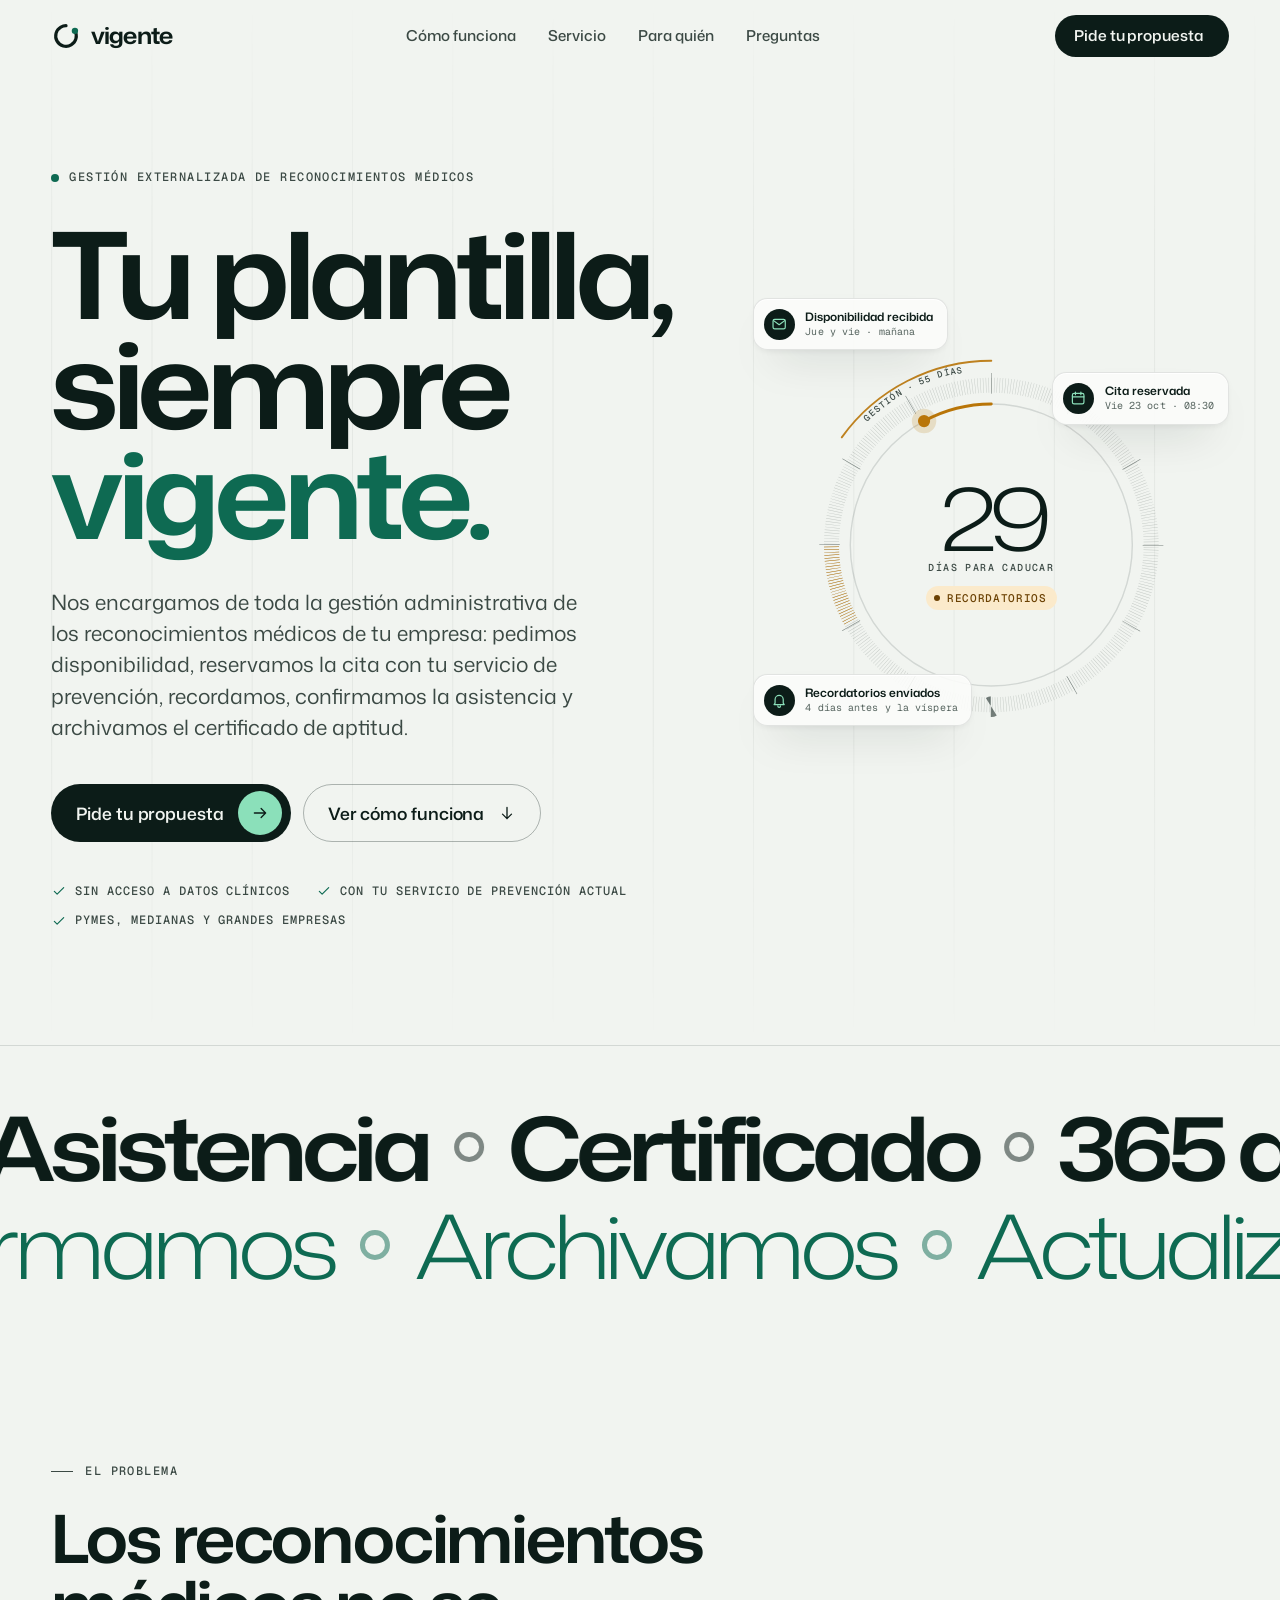
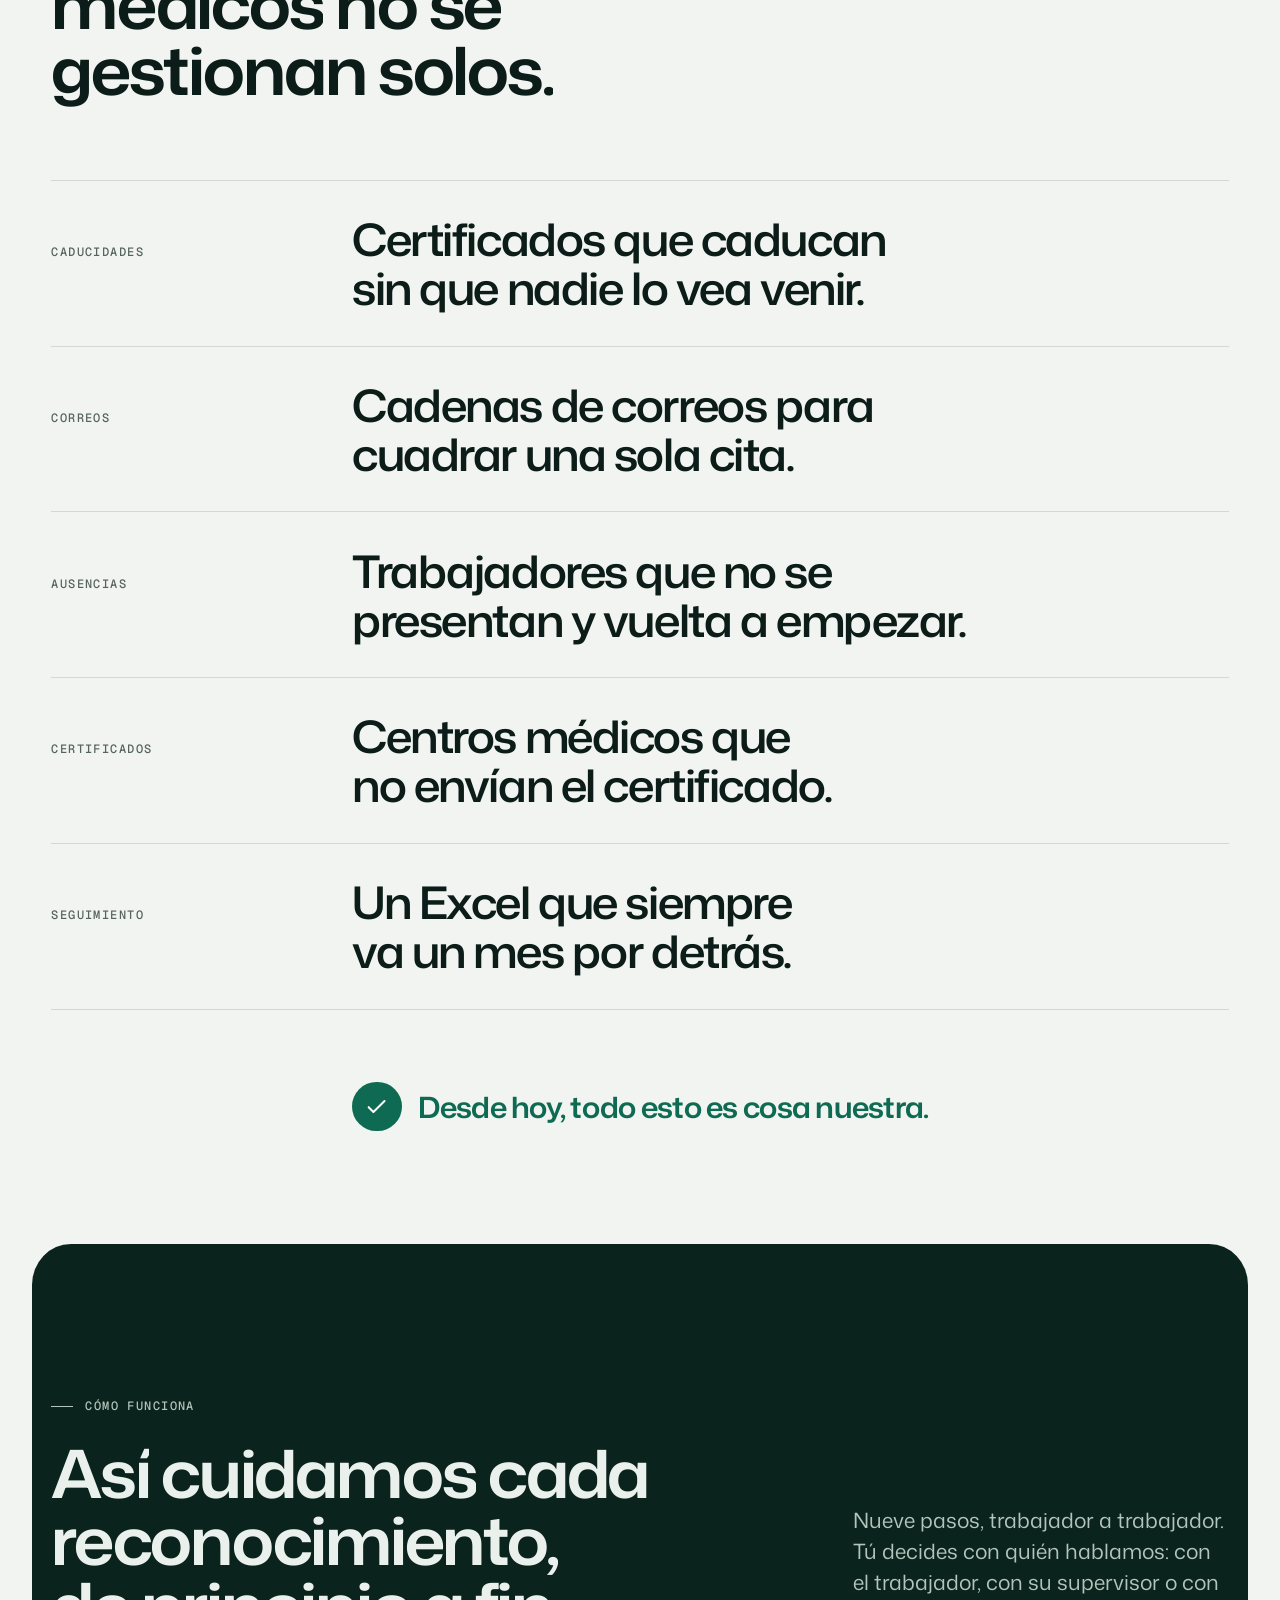
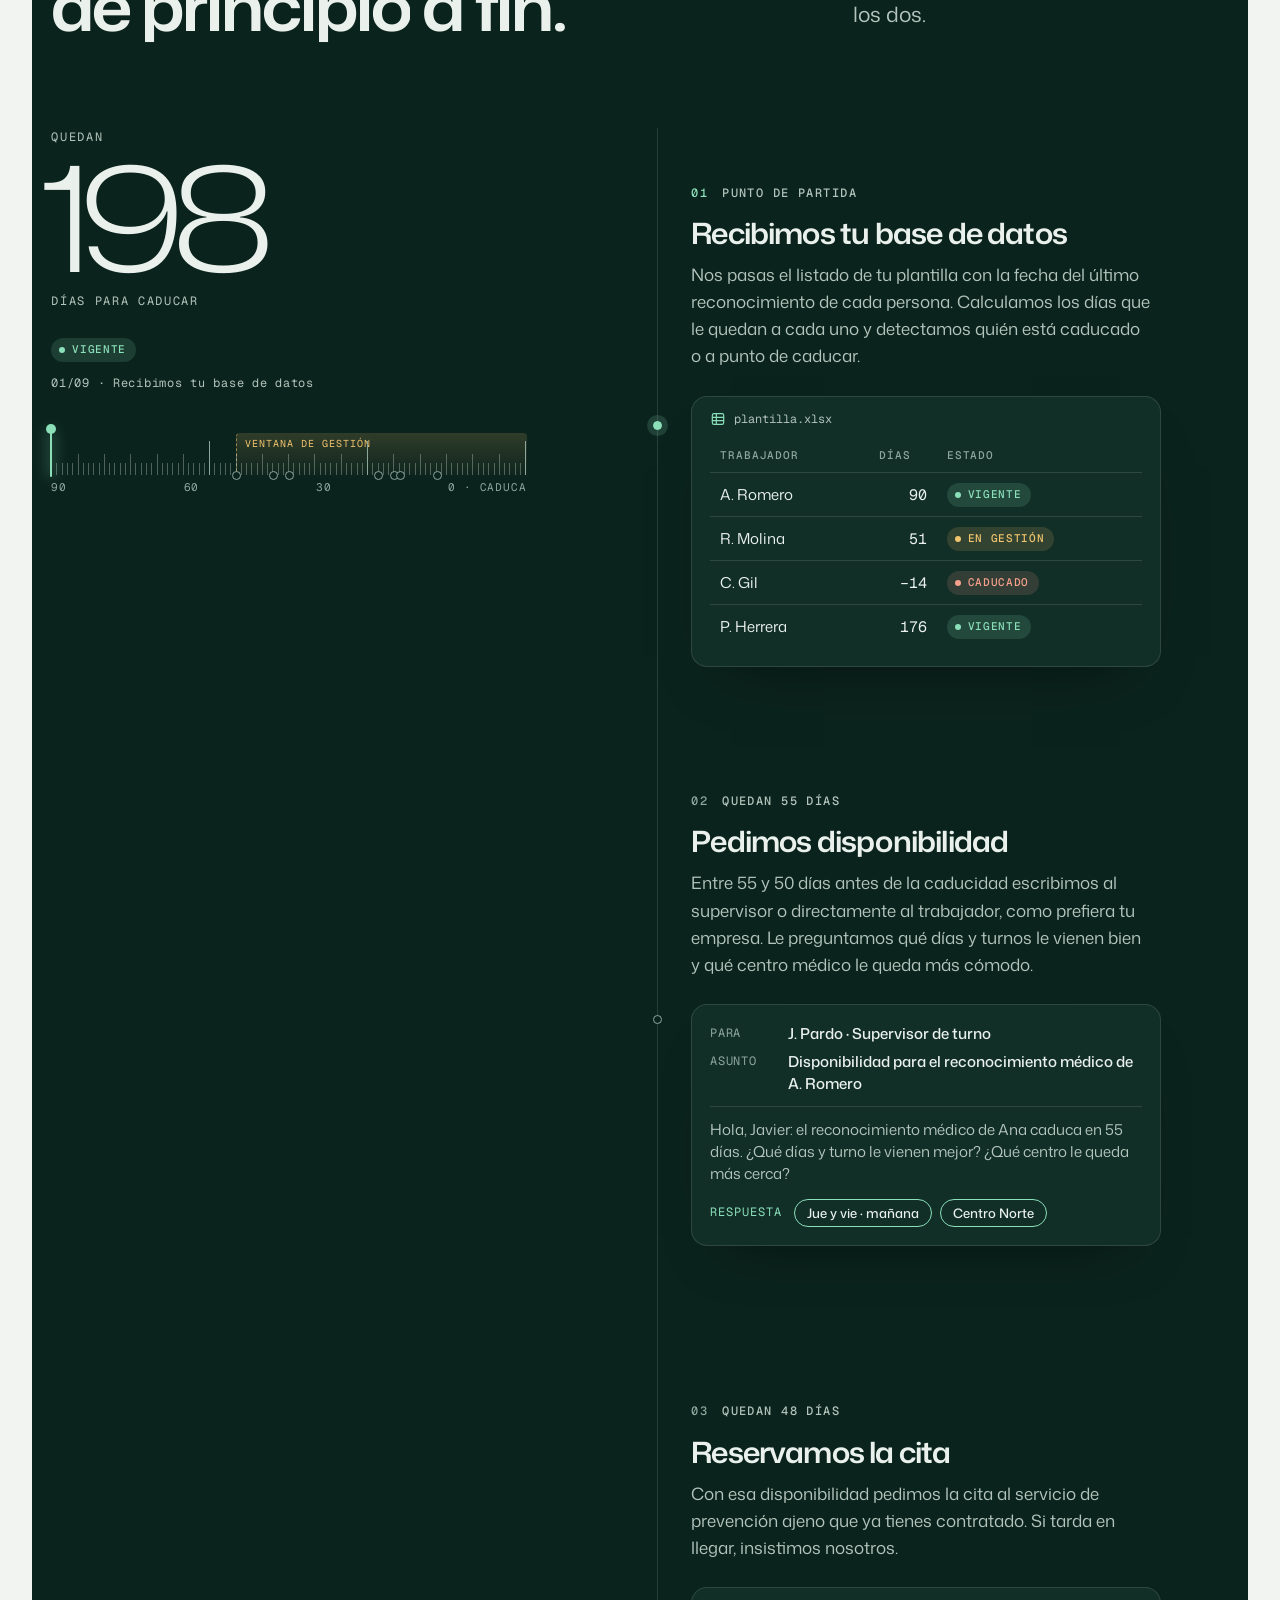
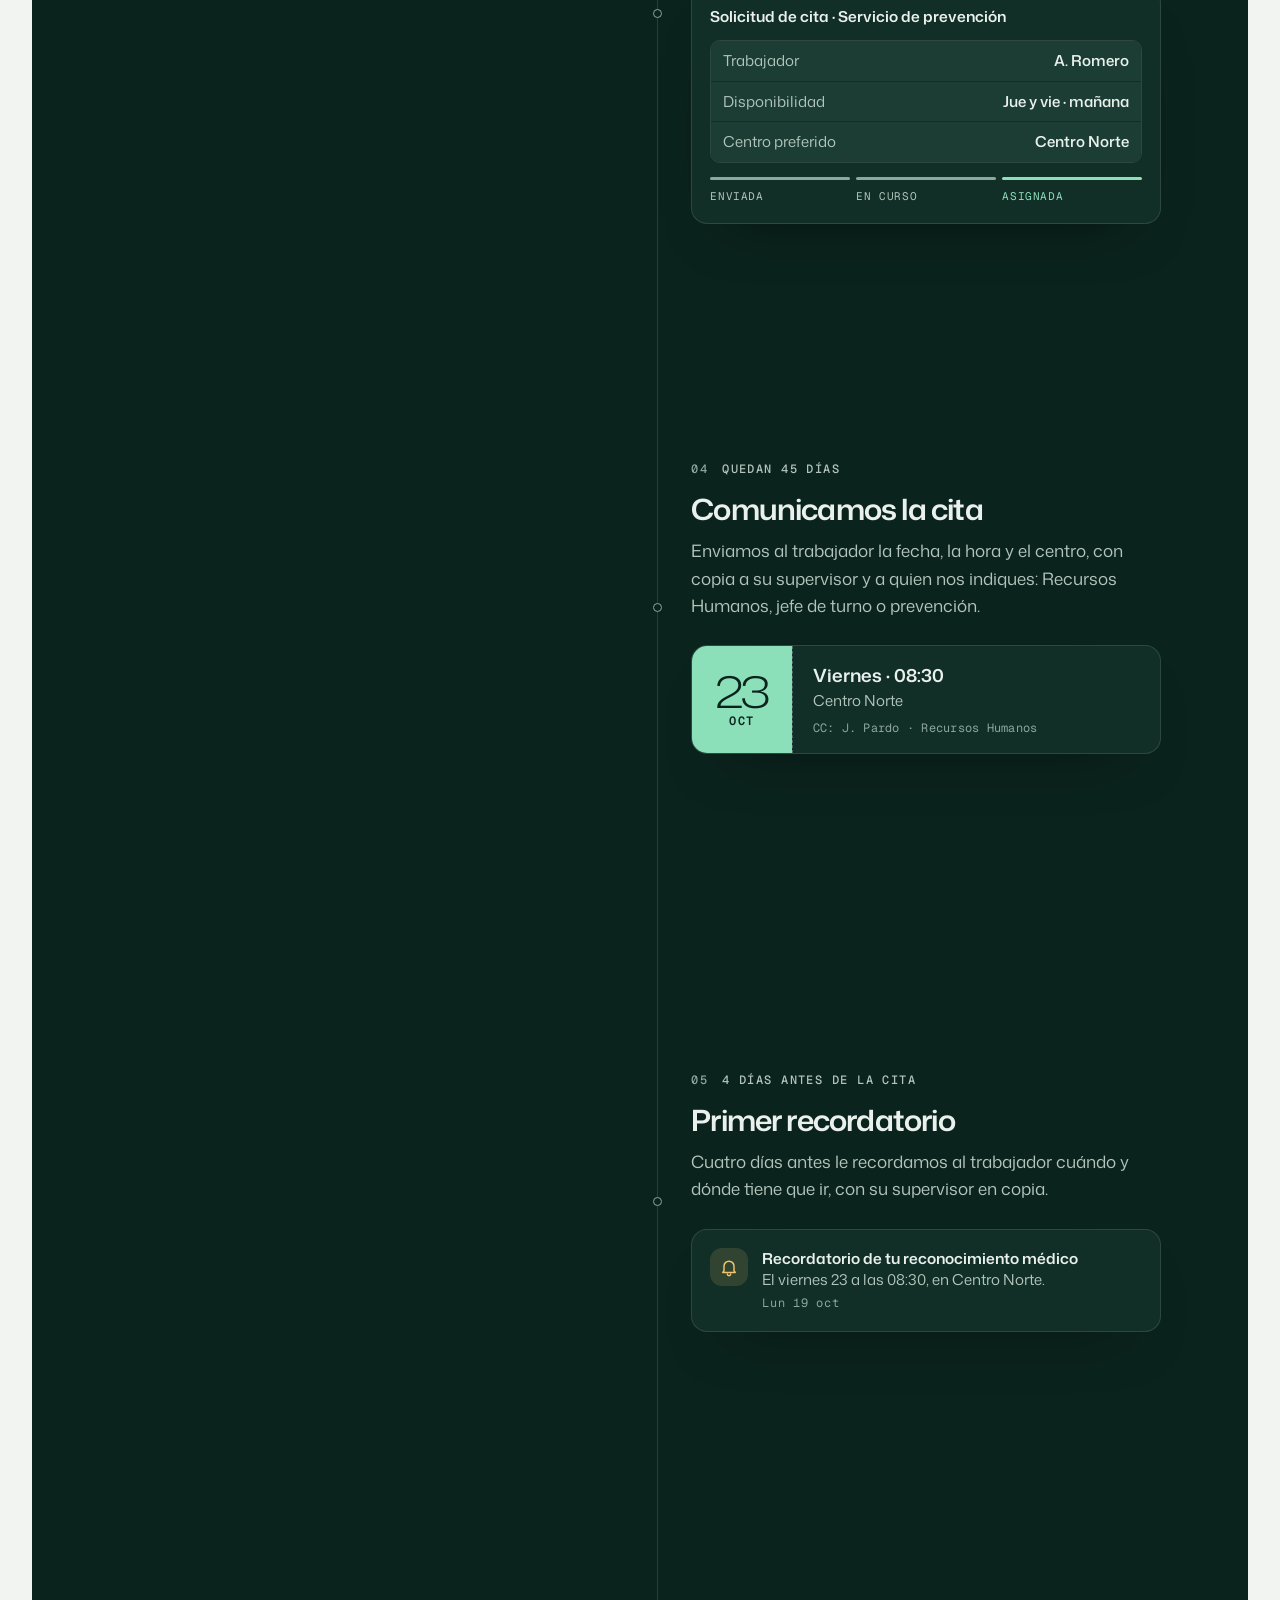
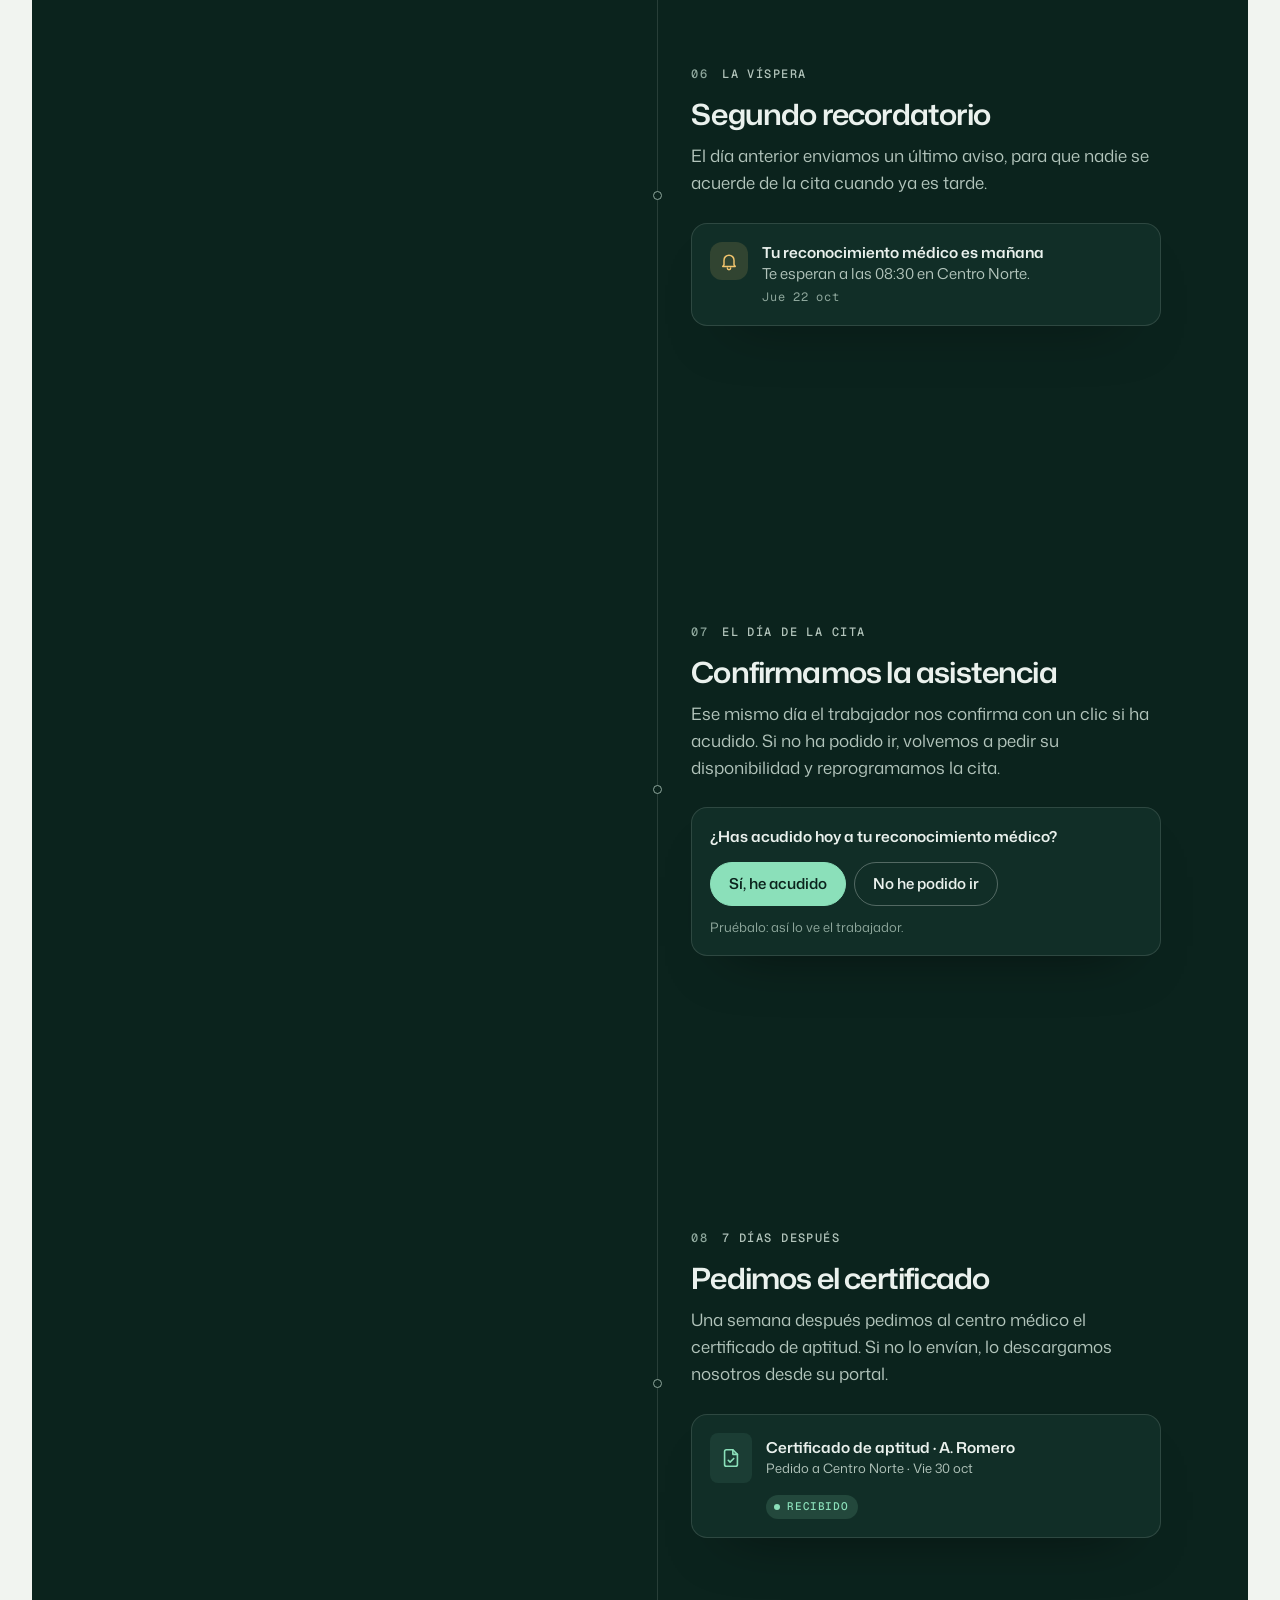
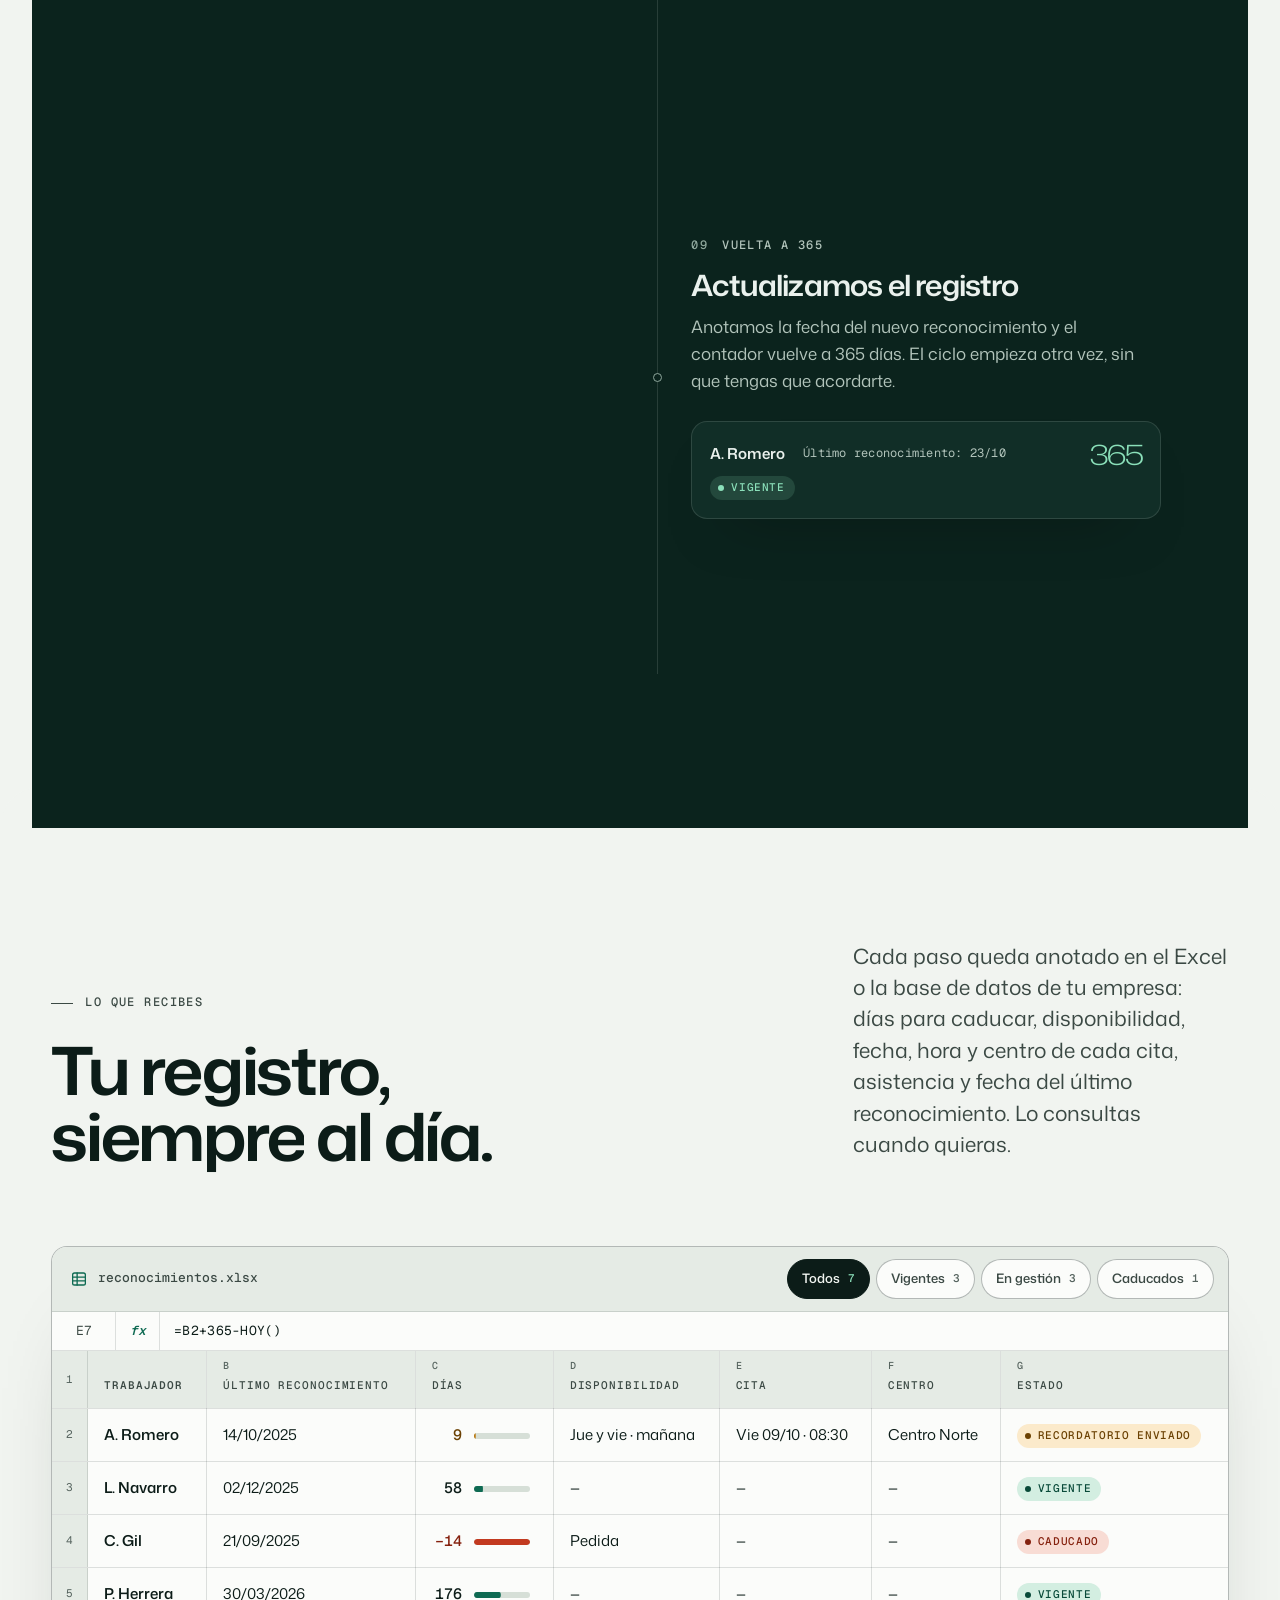
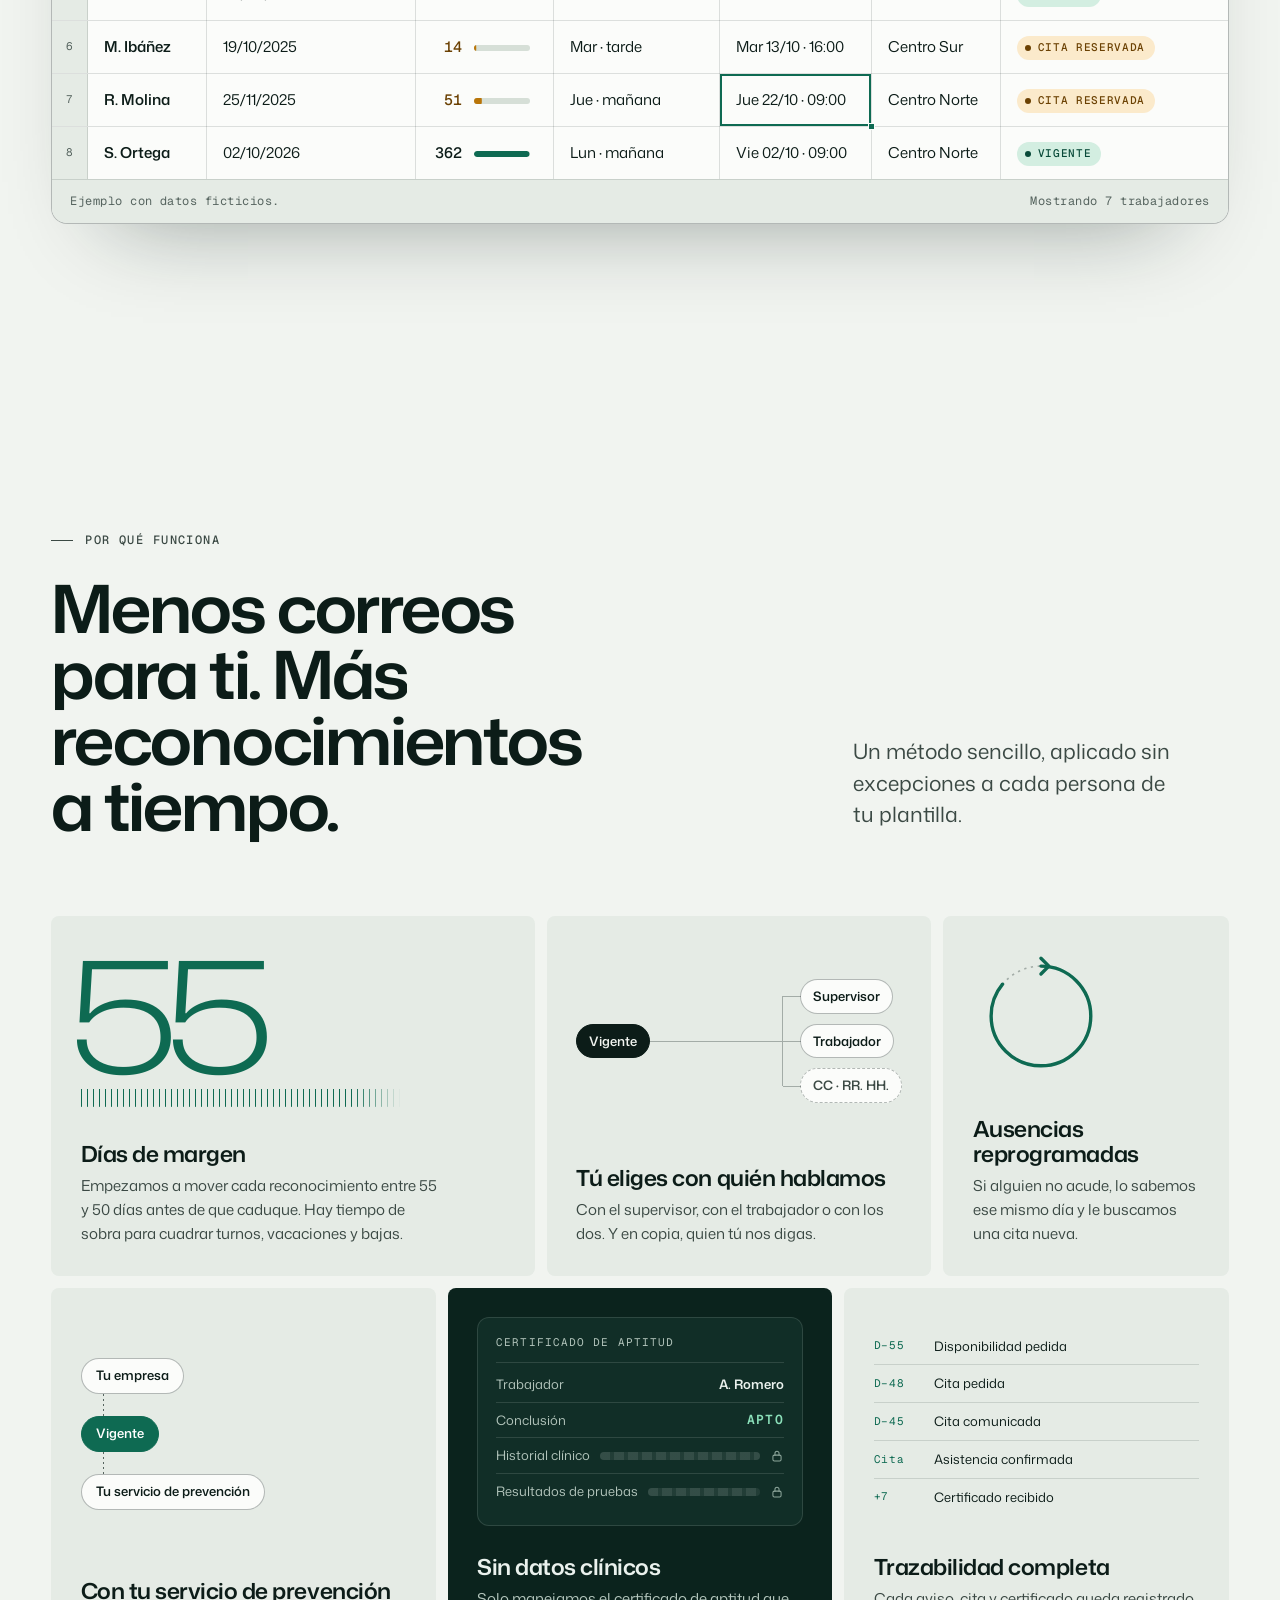
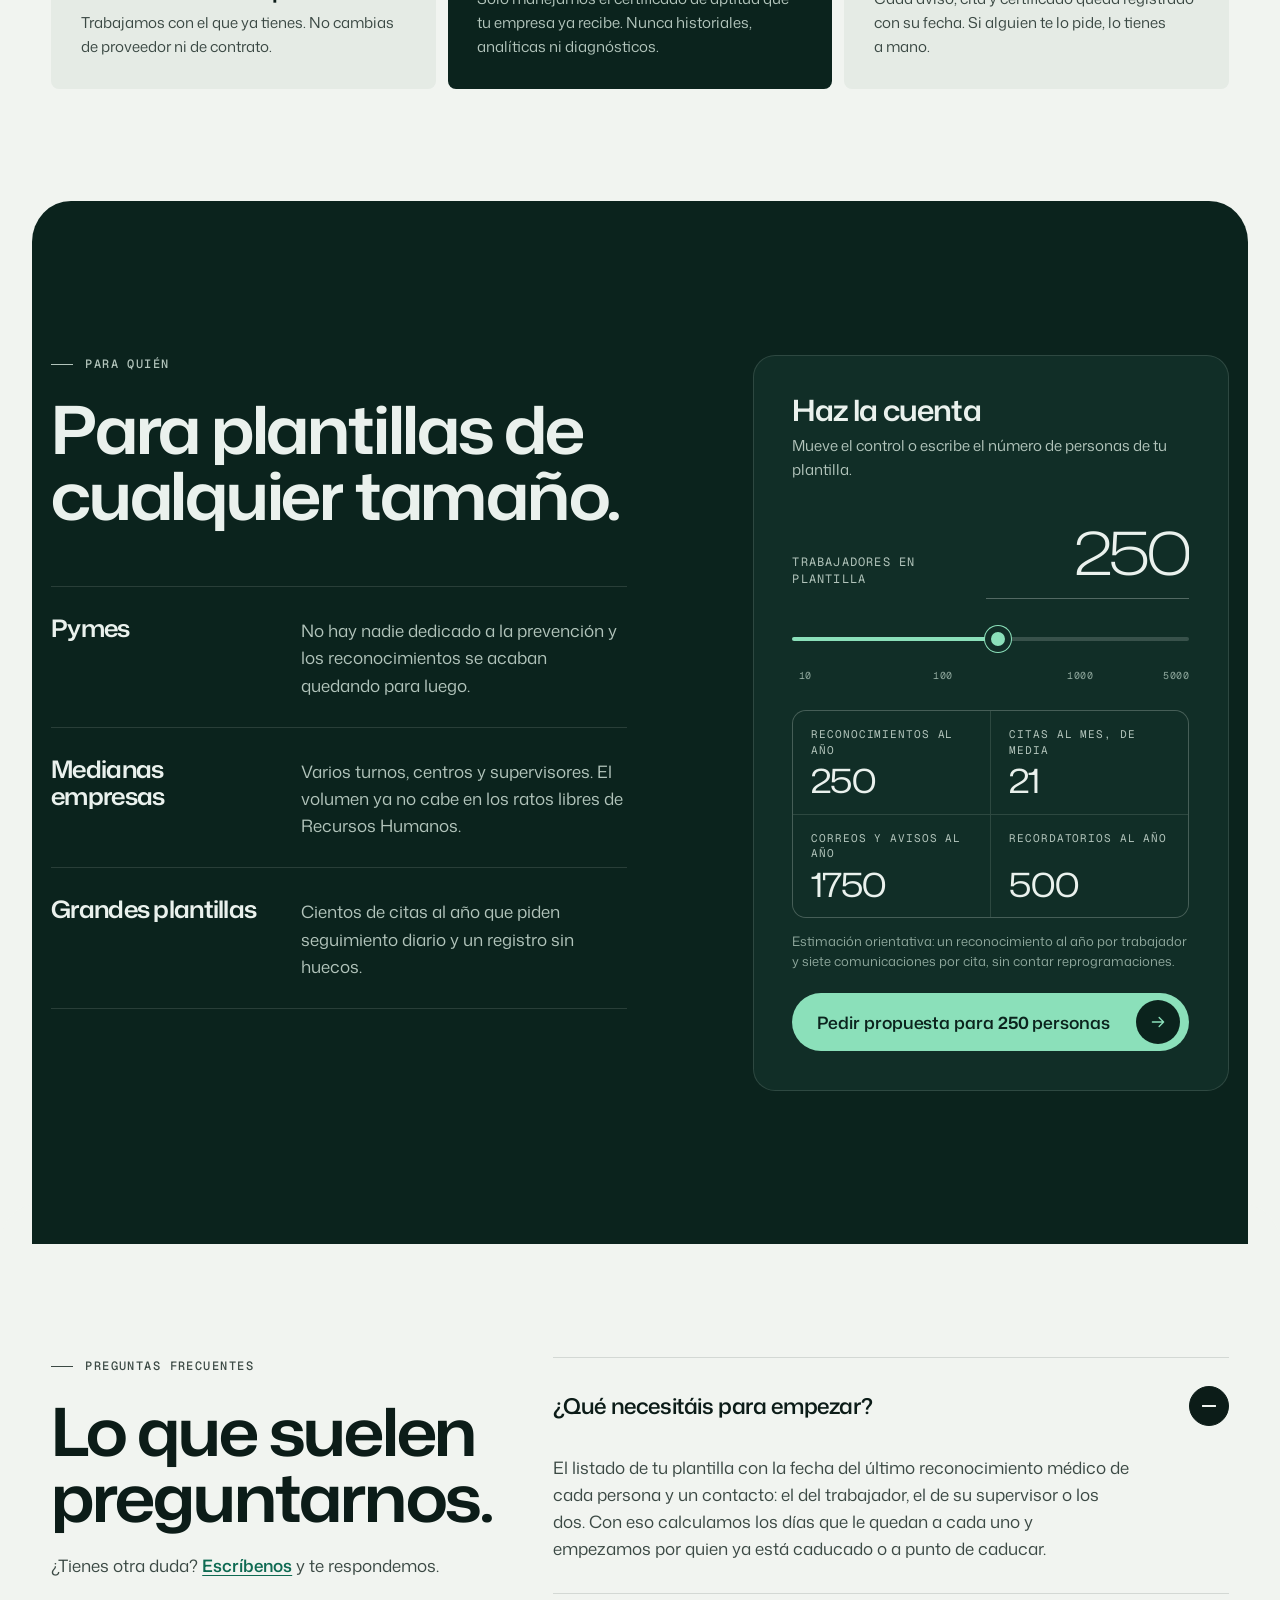
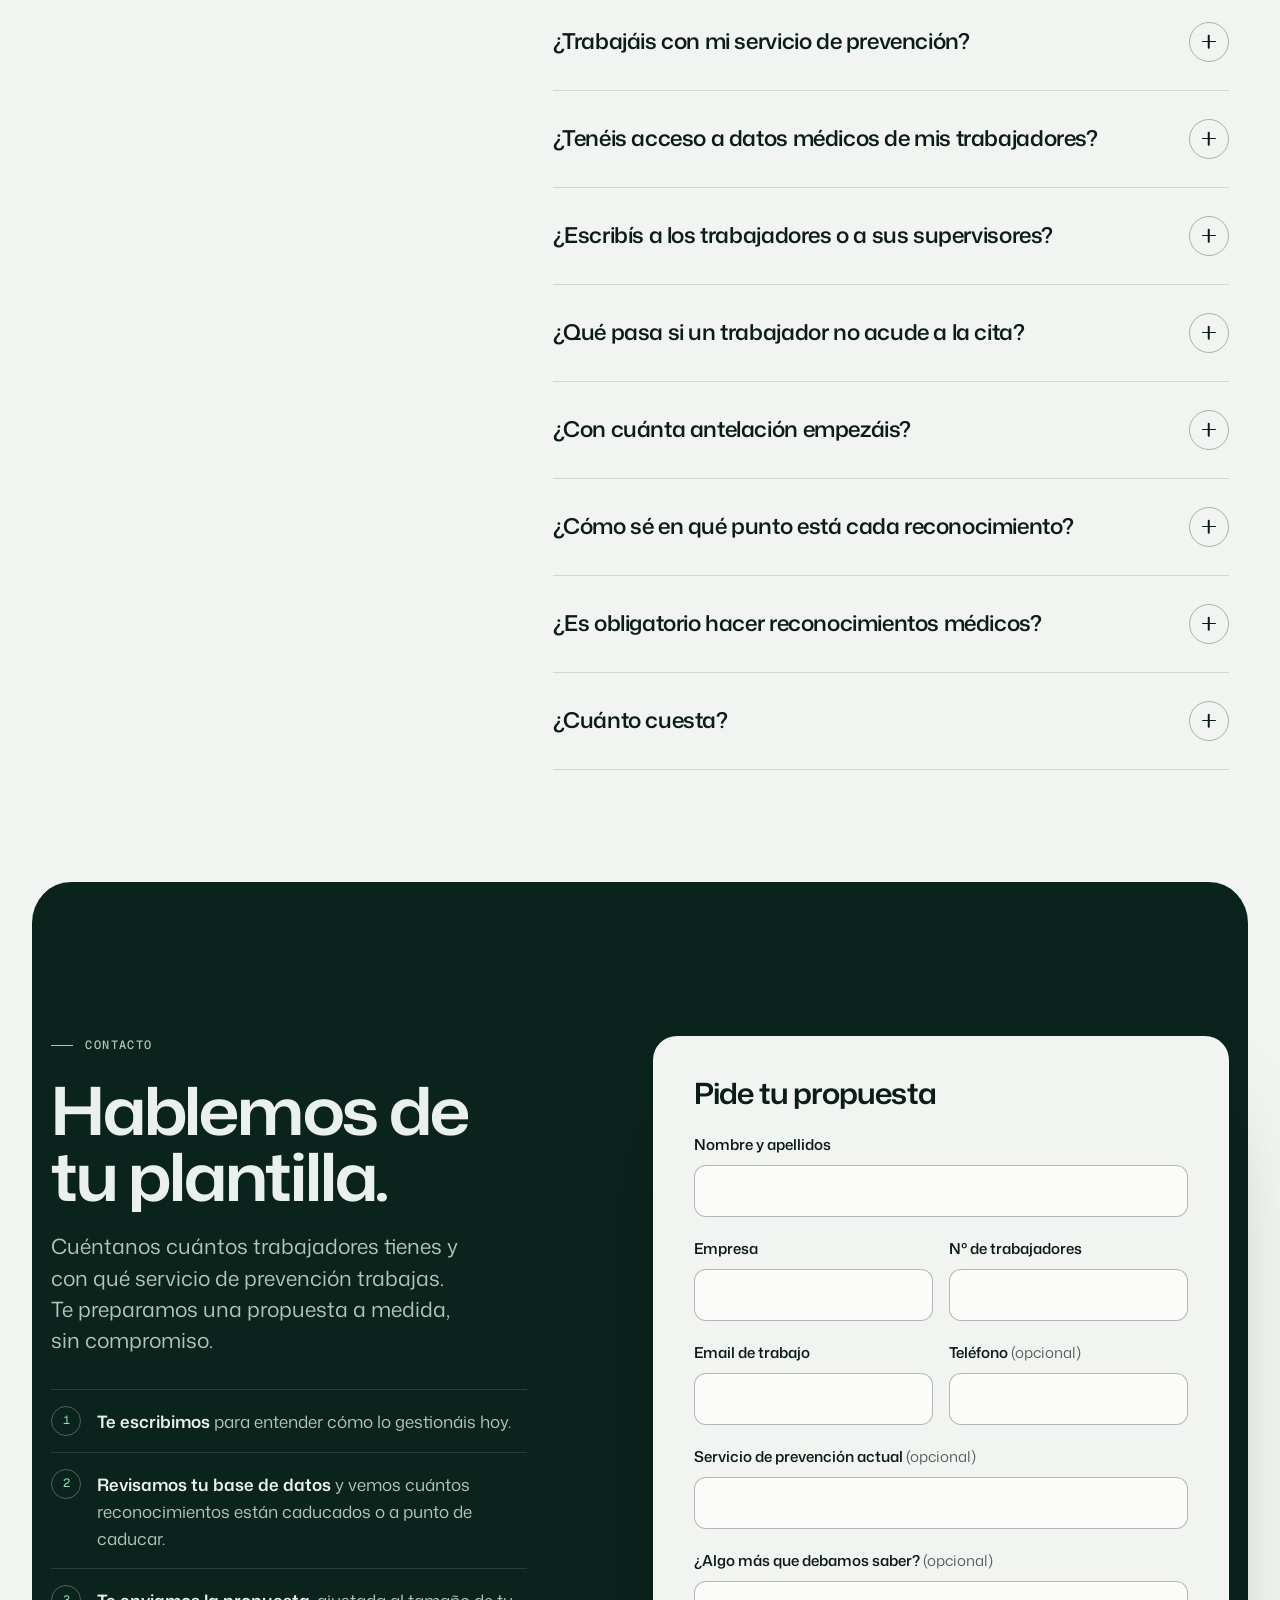
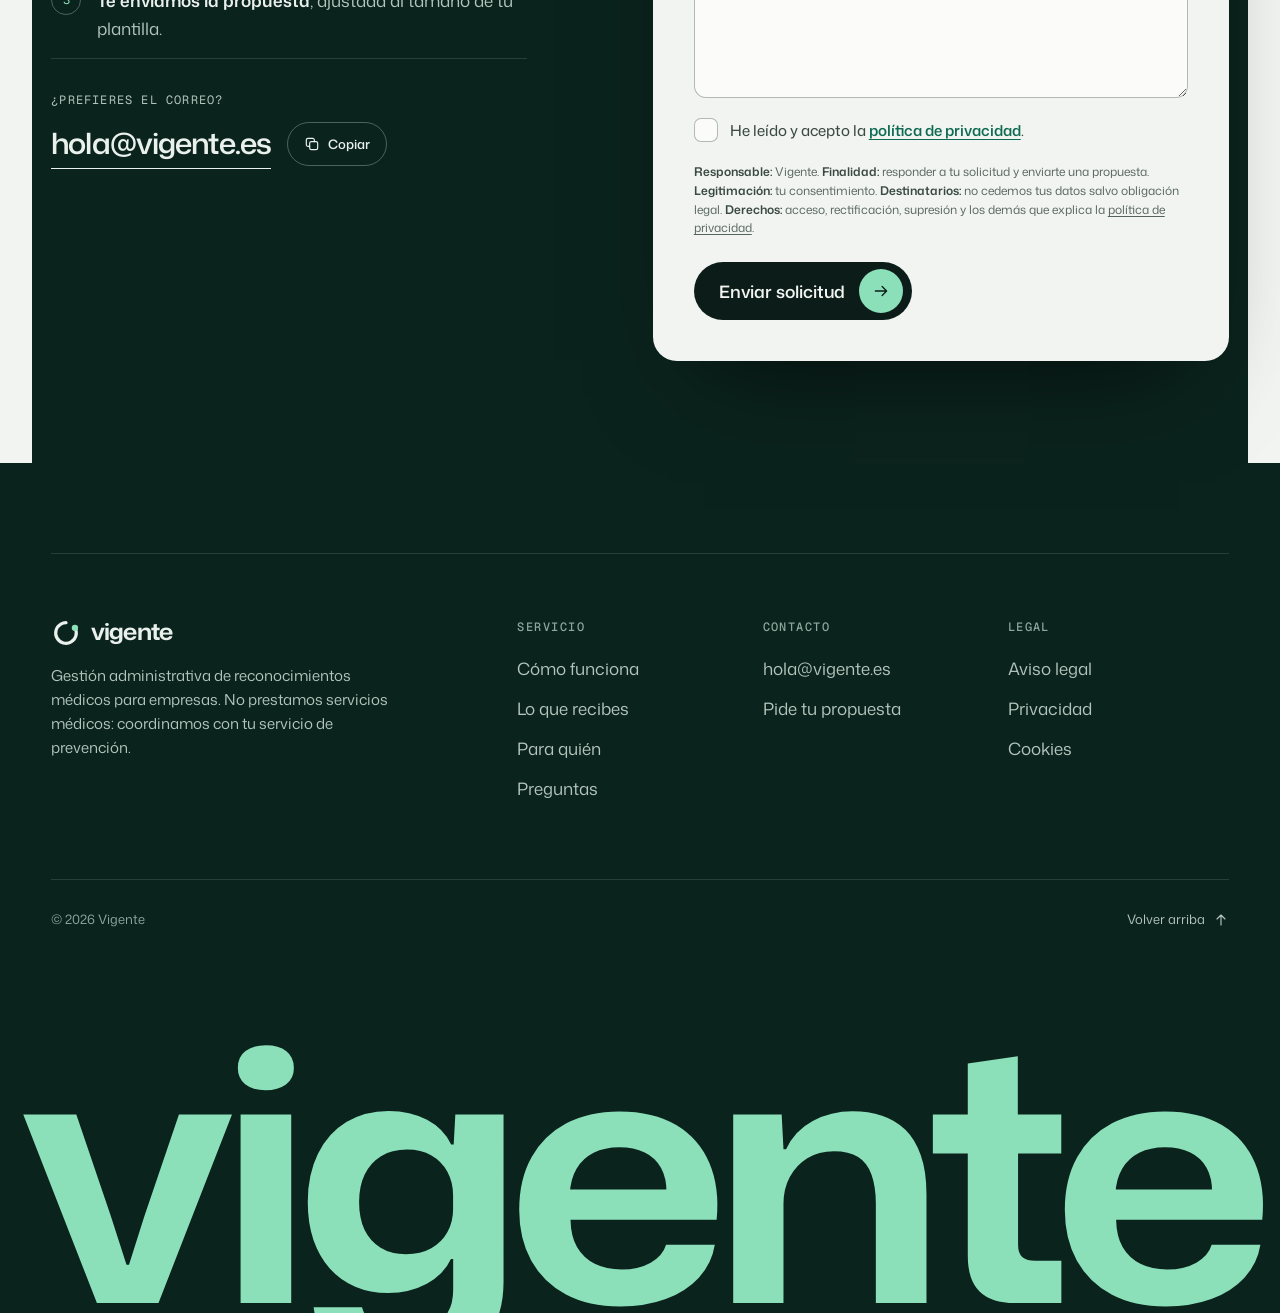
==== web-reconocimientos/index.html @ f3d5accc "Web de gestión externalizada de reconocimientos médicos (v1) Sitio estático en web-reconocimientos/:" ====
<!doctype html>
<html lang="es">
<head>
<meta charset="utf-8">
<meta name="viewport" content="width=device-width, initial-scale=1, viewport-fit=cover">
<title>Vigente · Gestión externalizada de reconocimientos médicos para empresas</title>
<meta name="description" content="Externaliza la gestión de los reconocimientos médicos de tu plantilla: pedimos disponibilidad, reservamos la cita con tu servicio de prevención, recordamos, confirmamos la asistencia y archivamos el certificado de aptitud.">
<link rel="canonical" href="https://www.vigente.es/">
<meta name="robots" content="index, follow, max-image-preview:large">
<meta name="theme-color" content="#F1F4F0">
<meta name="color-scheme" content="light">
<meta name="format-detection" content="telephone=no">

<meta property="og:type" content="website">
<meta property="og:locale" content="es_ES">
<meta property="og:site_name" content="Vigente">
<meta property="og:title" content="Vigente · Los reconocimientos médicos de tu plantilla, siempre al día">
<meta property="og:description" content="Gestión administrativa externalizada de reconocimientos médicos: disponibilidad, citas, recordatorios, asistencia y certificados de aptitud.">
<meta property="og:url" content="https://www.vigente.es/">
<meta property="og:image" content="https://www.vigente.es/assets/img/og-image.png">
<meta property="og:image:width" content="1200">
<meta property="og:image:height" content="630">
<meta property="og:image:alt" content="Vigente. Tu plantilla, siempre vigente. Gestión externalizada de reconocimientos médicos.">
<meta name="twitter:card" content="summary_large_image">
<meta name="twitter:title" content="Vigente · Los reconocimientos médicos de tu plantilla, siempre al día">
<meta name="twitter:description" content="Gestión administrativa externalizada de reconocimientos médicos para pymes, medianas y grandes empresas.">
<meta name="twitter:image" content="https://www.vigente.es/assets/img/og-image.png">

<link rel="icon" href="assets/img/favicon.svg" type="image/svg+xml">
<link rel="icon" href="assets/img/favicon-32.png" sizes="32x32" type="image/png">
<link rel="apple-touch-icon" href="assets/img/apple-touch-icon.png">
<link rel="manifest" href="site.webmanifest">

<link rel="preload" href="assets/fonts/mona-sans.woff2" as="font" type="font/woff2" crossorigin>
<link rel="preload" href="assets/fonts/geist-mono.woff2" as="font" type="font/woff2" crossorigin>
<link rel="stylesheet" href="assets/css/main.css">
<script>document.documentElement.classList.add('js');setTimeout(function(){if(!window.__vigente)document.documentElement.classList.remove('js')},4000);</script>
<script src="assets/js/main.js" defer></script>

<script type="application/ld+json">
{
  "@context": "https://schema.org",
  "@graph": [
    {
      "@type": "Organization",
      "@id": "https://www.vigente.es/#organizacion",
      "name": "Vigente",
      "url": "https://www.vigente.es/",
      "logo": "https://www.vigente.es/assets/img/icon-512.png",
      "email": "hola@vigente.es",
      "description": "Gestión administrativa externalizada de reconocimientos médicos de empresa: disponibilidad, citas, recordatorios, control de asistencia y certificados de aptitud.",
      "areaServed": { "@type": "Country", "name": "España" },
      "knowsLanguage": "es"
    },
    {
      "@type": "WebSite",
      "@id": "https://www.vigente.es/#web",
      "url": "https://www.vigente.es/",
      "name": "Vigente",
      "inLanguage": "es-ES",
      "publisher": { "@id": "https://www.vigente.es/#organizacion" }
    },
    {
      "@type": "Service",
      "@id": "https://www.vigente.es/#servicio",
      "name": "Gestión externalizada de reconocimientos médicos",
      "serviceType": "Gestión administrativa de la vigilancia de la salud",
      "description": "Pedimos la disponibilidad de cada trabajador entre 55 y 50 días antes de que caduque su reconocimiento médico, reservamos la cita con el servicio de prevención ajeno de la empresa, enviamos recordatorios, confirmamos la asistencia, reclamamos el certificado de aptitud y mantenemos actualizado el registro.",
      "provider": { "@id": "https://www.vigente.es/#organizacion" },
      "areaServed": { "@type": "Country", "name": "España" },
      "audience": { "@type": "BusinessAudience", "audienceType": "Pymes, medianas y grandes empresas" },
      "availableLanguage": "es"
    },
    {
      "@type": "FAQPage",
      "@id": "https://www.vigente.es/#preguntas",
      "inLanguage": "es-ES",
      "mainEntity": [
        { "@type": "Question", "name": "¿Qué necesitáis para empezar?", "acceptedAnswer": { "@type": "Answer", "text": "El listado de tu plantilla con la fecha del último reconocimiento médico de cada persona y un contacto: el del trabajador, el de su supervisor o los dos. Con eso calculamos los días que le quedan a cada uno y empezamos por quien ya está caducado o a punto de caducar." } },
        { "@type": "Question", "name": "¿Trabajáis con mi servicio de prevención?", "acceptedAnswer": { "@type": "Answer", "text": "Sí. Pedimos las citas al servicio de prevención ajeno que ya tengas contratado, como Quirónprevención, Cualtis o Aspy, entre otros. No tienes que cambiar de proveedor ni de contrato." } },
        { "@type": "Question", "name": "¿Tenéis acceso a datos médicos de mis trabajadores?", "acceptedAnswer": { "@type": "Answer", "text": "No. Solo gestionamos el certificado de aptitud, el documento que tu empresa ya recibe del servicio de prevención (apto, no apto o apto con restricciones). Los resultados y el historial clínico quedan entre el trabajador y el servicio médico." } },
        { "@type": "Question", "name": "¿Escribís a los trabajadores o a sus supervisores?", "acceptedAnswer": { "@type": "Answer", "text": "Como prefiera tu empresa. Podemos pedir la disponibilidad al supervisor, al trabajador o a los dos, y poner en copia a quien nos indiques: Recursos Humanos, jefes de turno o el responsable de prevención." } },
        { "@type": "Question", "name": "¿Qué pasa si un trabajador no acude a la cita?", "acceptedAnswer": { "@type": "Answer", "text": "El mismo día de la cita le pedimos que confirme si ha acudido. Si no ha podido ir, volvemos a pedir su disponibilidad y gestionamos una cita nueva." } },
        { "@type": "Question", "name": "¿Con cuánta antelación empezáis?", "acceptedAnswer": { "@type": "Answer", "text": "Entre 55 y 50 días antes de que caduque cada reconocimiento, según lo que encaje con tu empresa. Es margen de sobra para cuadrar turnos, vacaciones y bajas." } },
        { "@type": "Question", "name": "¿Cómo sé en qué punto está cada reconocimiento?", "acceptedAnswer": { "@type": "Answer", "text": "Mantenemos un registro con los días que le quedan a cada trabajador, su disponibilidad y la fecha, la hora y el centro de su cita. Lo actualizamos con cada paso y lo compartimos contigo." } },
        { "@type": "Question", "name": "¿Es obligatorio hacer reconocimientos médicos?", "acceptedAnswer": { "@type": "Answer", "text": "La Ley de Prevención de Riesgos Laborales (artículo 22) obliga a la empresa a garantizar la vigilancia periódica de la salud de su plantilla. Para el trabajador suele ser voluntaria, salvo en los casos que prevé la propia ley. Nosotros nos ocupamos de que nadie se quede sin cita por un descuido." } },
        { "@type": "Question", "name": "¿Cuánto cuesta?", "acceptedAnswer": { "@type": "Answer", "text": "Depende del tamaño de tu plantilla. Cuéntanos cuántos trabajadores tienes y te preparamos una propuesta sin compromiso." } }
      ]
    }
  ]
}
</script>
</head>
<body>
<svg class="sprite" aria-hidden="true" focusable="false">
  <symbol id="i-arrow" viewBox="0 0 24 24"><path d="M4.5 12h15M13.5 6l6 6-6 6"/></symbol>
  <symbol id="i-arrow-down" viewBox="0 0 24 24"><path d="M12 4.5v15M6 13.5l6 6 6-6"/></symbol>
  <symbol id="i-arrow-up" viewBox="0 0 24 24"><path d="M12 19.5v-15M6 10.5l6-6 6 6"/></symbol>
  <symbol id="i-check" viewBox="0 0 24 24"><path d="M5 12.5l4.2 4.2L19 7"/></symbol>
  <symbol id="i-mail" viewBox="0 0 24 24"><rect x="3" y="5" width="18" height="14" rx="2.5"/><path d="M3.8 6.8 12 12.8l8.2-6"/></symbol>
  <symbol id="i-calendar" viewBox="0 0 24 24"><rect x="3.5" y="5" width="17" height="15.5" rx="2.5"/><path d="M3.5 10h17M8 3v4M16 3v4"/></symbol>
  <symbol id="i-bell" viewBox="0 0 24 24"><path d="M6 16.5V11a6 6 0 1 1 12 0v5.5l1.5 2h-15z"/><path d="M10 20.5a2 2 0 0 0 4 0"/></symbol>
  <symbol id="i-user-check" viewBox="0 0 24 24"><circle cx="9" cy="8" r="3.8"/><path d="M2.5 20a6.5 6.5 0 0 1 13 0M15.5 11.5l2 2 4-4"/></symbol>
  <symbol id="i-file" viewBox="0 0 24 24"><path d="M14 3H7a2 2 0 0 0-2 2v14a2 2 0 0 0 2 2h10a2 2 0 0 0 2-2V8z"/><path d="M14 3v5h5M9 14.5l2 2 4-4"/></symbol>
  <symbol id="i-loop" viewBox="0 0 24 24"><path d="M4.5 12a7.5 7.5 0 0 1 13-5.1M18 3v4.5h-4.5M19.5 12a7.5 7.5 0 0 1-13 5.1M6 21v-4.5h4.5"/></symbol>
  <symbol id="i-lock" viewBox="0 0 24 24"><rect x="5" y="10.5" width="14" height="10" rx="2.5"/><path d="M8.5 10.5V7.5a3.5 3.5 0 0 1 7 0v3"/></symbol>
  <symbol id="i-copy" viewBox="0 0 24 24"><rect x="8.5" y="8.5" width="12" height="12" rx="2.5"/><path d="M15.5 8.5V6a2.5 2.5 0 0 0-2.5-2.5H6A2.5 2.5 0 0 0 3.5 6v7A2.5 2.5 0 0 0 6 15.5h2.5"/></symbol>
  <symbol id="i-replay" viewBox="0 0 24 24"><path d="M3.5 12a8.5 8.5 0 1 0 2.6-6.1M3.5 4v5h5"/></symbol>
  <symbol id="i-sheet" viewBox="0 0 24 24"><rect x="3.5" y="4" width="17" height="16" rx="2.5"/><path d="M3.5 9.5h17M3.5 14.5h17M9.5 4v16"/></symbol>
  <symbol id="i-route" viewBox="0 0 24 24"><circle cx="5.5" cy="12" r="2.5"/><circle cx="18.5" cy="12" r="2.5"/><path d="M8 12h8"/></symbol>
  <symbol id="i-users" viewBox="0 0 24 24"><circle cx="9" cy="8.5" r="3.5"/><path d="M2.5 20a6.5 6.5 0 0 1 13 0"/><path d="M16 5.2a3.5 3.5 0 0 1 0 6.6M18.5 14.6a6.5 6.5 0 0 1 3 5.4"/></symbol>
  <symbol id="i-mark" viewBox="0 0 32 32"><circle class="mark-ring" cx="16" cy="16" r="11" pathLength="100" stroke-dasharray="83.4 100" transform="rotate(-30 16 16)"/><circle class="mark-dot" cx="25.53" cy="10.5" r="3.4"/></symbol>
</svg>

<a class="skip-link" href="#contenido">Saltar al contenido</a>

<header class="site-header" data-header>
  <div class="wrap site-header__inner">
    <a class="brand" href="#top" aria-label="Vigente, ir al inicio">
      <svg class="brand__mark" aria-hidden="true" focusable="false"><use href="#i-mark"/></svg>
      <span class="brand__word" aria-hidden="true">vigente</span>
    </a>
    <nav class="site-nav" aria-label="Principal">
      <ul class="site-nav__list" role="list">
        <li><a class="site-nav__link" href="#como-funciona">Cómo funciona</a></li>
        <li><a class="site-nav__link" href="#servicio">Servicio</a></li>
        <li><a class="site-nav__link" href="#para-quien">Para quién</a></li>
        <li><a class="site-nav__link" href="#preguntas">Preguntas</a></li>
      </ul>
    </nav>
    <a class="btn btn--solid btn--sm site-header__cta" href="#contacto"><span>Pide tu propuesta</span></a>
    <button class="menu-btn" type="button" aria-expanded="false" aria-controls="menu" aria-label="Abrir menú" data-menu-toggle>
      <span class="menu-btn__label" aria-hidden="true">Menú</span>
      <span class="menu-btn__icon" aria-hidden="true"><i></i><i></i></span>
    </button>
  </div>
</header>

<div class="menu" id="menu" data-tone="night" data-menu hidden>
  <nav class="menu__nav" aria-label="Menú">
    <ul class="menu__list" role="list">
      <li style="--i:0"><a class="menu__link" href="#como-funciona">Cómo funciona</a></li>
      <li style="--i:1"><a class="menu__link" href="#servicio">Servicio</a></li>
      <li style="--i:2"><a class="menu__link" href="#para-quien">Para quién</a></li>
      <li style="--i:3"><a class="menu__link" href="#preguntas">Preguntas</a></li>
      <li style="--i:4"><a class="menu__link" href="#contacto">Contacto</a></li>
    </ul>
  </nav>
  <div class="menu__foot">
    <a class="btn btn--solid btn--lg" href="#contacto"><span>Pide tu propuesta</span><span class="btn__icon" aria-hidden="true"><svg><use href="#i-arrow"/></svg><svg><use href="#i-arrow"/></svg></span></a>
    <p class="menu__mail">hola@vigente.es</p>
  </div>
</div>

<main id="contenido">

  <!-- Portada -->
  <section class="hero" id="top" aria-labelledby="hero-title">
    <div class="hero__grid-lines" aria-hidden="true"></div>
    <div class="wrap hero__grid">
      <div class="hero__copy">
        <p class="eyebrow eyebrow--dot hero__eyebrow"><span class="pulse" aria-hidden="true"></span>Gestión externalizada de reconocimientos médicos</p>
        <h1 class="hero__title" id="hero-title">
          <span class="mask" style="--i:0"><span>Tu plantilla,</span></span>
          <span class="mask" style="--i:1"><span>siempre</span></span>
          <span class="mask" style="--i:2"><span><em>vigente.</em></span></span>
        </h1>
        <p class="hero__lead">Nos encargamos de toda la gestión administrativa de los reconocimientos médicos de tu empresa: pedimos disponibilidad, reservamos la cita con tu servicio de prevención, recordamos, confirmamos la asistencia y archivamos el certificado de aptitud.</p>
        <div class="hero__actions">
          <a class="btn btn--solid btn--lg" href="#contacto" data-magnetic><span>Pide tu propuesta</span><span class="btn__icon" aria-hidden="true"><svg><use href="#i-arrow"/></svg><svg><use href="#i-arrow"/></svg></span></a>
          <a class="btn btn--line btn--lg" href="#como-funciona"><span>Ver cómo funciona</span><svg class="btn__trail" aria-hidden="true"><use href="#i-arrow-down"/></svg></a>
        </div>
        <ul class="hero__proof" role="list">
          <li><svg aria-hidden="true"><use href="#i-check"/></svg>Sin acceso a datos clínicos</li>
          <li><svg aria-hidden="true"><use href="#i-check"/></svg>Con tu servicio de prevención actual</li>
          <li><svg aria-hidden="true"><use href="#i-check"/></svg>Pymes, medianas y grandes empresas</li>
        </ul>
      </div>

      <figure class="hero__visual" data-hero>
        <div class="dial" data-dial data-state="ok" aria-hidden="true">
          <svg class="dial__svg" viewBox="0 0 400 400" focusable="false">
            <defs>
              <mask id="dial-mask" maskUnits="userSpaceOnUse" x="0" y="0" width="400" height="400">
                <circle class="dial__mask" cx="200" cy="200" r="170" pathLength="365" transform="rotate(-90 200 200)"/>
              </mask>
              <path id="dial-text-path" d="M 49.04 91.34 A 186 186 0 0 1 200 14"/>
            </defs>
            <circle class="dial__window" cx="200" cy="200" r="196" pathLength="365" transform="rotate(-90 200 200)"/>
            <text class="dial__window-label"><textPath href="#dial-text-path" startOffset="50%" text-anchor="middle">GESTIÓN · 55 DÍAS</textPath></text>
            <circle class="dial__ticks" cx="200" cy="200" r="170" pathLength="365" transform="rotate(-90 200 200)"/>
            <circle class="dial__ticks dial__ticks--on" cx="200" cy="200" r="170" pathLength="365" transform="rotate(-90 200 200)" mask="url(#dial-mask)"/>
            <circle class="dial__months" cx="200" cy="200" r="172" pathLength="12" transform="rotate(-90 200 200)"/>
            <circle class="dial__track" cx="200" cy="200" r="150"/>
            <circle class="dial__arc" cx="200" cy="200" r="150" pathLength="365" transform="rotate(-90 200 200)"/>
            <circle class="dial__head-halo" cx="200" cy="50" r="13" data-dial-halo/>
            <circle class="dial__head" cx="200" cy="50" r="6.5" data-dial-head/>
          </svg>
          <div class="dial__center">
            <span class="dial__num" data-dial-num>365</span>
            <span class="dial__unit">días para caducar</span>
            <span class="chip chip--state" data-dial-chip>Vigente</span>
          </div>
        </div>

        <ol class="events" role="list" aria-hidden="true">
          <li class="event event--1">
            <span class="event__icon"><svg><use href="#i-mail"/></svg></span>
            <span class="event__body"><b>Disponibilidad recibida</b><small>Jue y vie · mañana</small></span>
          </li>
          <li class="event event--2">
            <span class="event__icon"><svg><use href="#i-calendar"/></svg></span>
            <span class="event__body"><b>Cita reservada</b><small>Vie 23 oct · 08:30</small></span>
          </li>
          <li class="event event--3">
            <span class="event__icon"><svg><use href="#i-bell"/></svg></span>
            <span class="event__body"><b>Recordatorios enviados</b><small>4 días antes y la víspera</small></span>
          </li>
          <li class="event event--4">
            <span class="event__icon"><svg><use href="#i-user-check"/></svg></span>
            <span class="event__body"><b>Asistencia confirmada</b><small>Certificado archivado</small></span>
          </li>
        </ol>

        <button class="replay" type="button" data-replay hidden>
          <svg aria-hidden="true"><use href="#i-replay"/></svg><span>Ver otra vez</span>
        </button>
        <figcaption class="visually-hidden">Ejemplo de un ciclo: el contador de un reconocimiento médico baja hasta 55 días, se piden la disponibilidad y la cita, se envían los recordatorios, se confirma la asistencia y el contador vuelve a 365 días.</figcaption>
      </figure>
    </div>
  </section>

  <!-- Cinta -->
  <div class="ticker" aria-hidden="true">
    <div class="ticker__row" data-ticker="-1">
      <span class="ticker__item">Disponibilidad</span><span class="ticker__sep"></span>
      <span class="ticker__item">Cita</span><span class="ticker__sep"></span>
      <span class="ticker__item">Recordatorio</span><span class="ticker__sep"></span>
      <span class="ticker__item">Asistencia</span><span class="ticker__sep"></span>
      <span class="ticker__item">Certificado</span><span class="ticker__sep"></span>
      <span class="ticker__item">365 días</span><span class="ticker__sep"></span>
    </div>
    <div class="ticker__row ticker__row--alt" data-ticker="1">
      <span class="ticker__item">Pedimos</span><span class="ticker__sep"></span>
      <span class="ticker__item">Reservamos</span><span class="ticker__sep"></span>
      <span class="ticker__item">Recordamos</span><span class="ticker__sep"></span>
      <span class="ticker__item">Confirmamos</span><span class="ticker__sep"></span>
      <span class="ticker__item">Archivamos</span><span class="ticker__sep"></span>
      <span class="ticker__item">Actualizamos</span><span class="ticker__sep"></span>
    </div>
  </div>

  <!-- El problema -->
  <section class="section pains" id="problema" aria-labelledby="pains-title">
    <div class="wrap">
      <header class="section-head">
        <p class="eyebrow" data-reveal>El problema</p>
        <h2 class="h2 pains__title" id="pains-title" data-split>Los reconocimientos médicos no se gestionan solos.</h2>
      </header>
      <ul class="pains__list" role="list">
        <li class="pain" data-pain>
          <span class="pain__label">Caducidades</span>
          <p class="pain__text"><span>Certificados que caducan sin que nadie lo vea venir.</span></p>
        </li>
        <li class="pain" data-pain>
          <span class="pain__label">Correos</span>
          <p class="pain__text"><span>Cadenas de correos para cuadrar una sola cita.</span></p>
        </li>
        <li class="pain" data-pain>
          <span class="pain__label">Ausencias</span>
          <p class="pain__text"><span>Trabajadores que no se presentan y vuelta a empezar.</span></p>
        </li>
        <li class="pain" data-pain>
          <span class="pain__label">Certificados</span>
          <p class="pain__text"><span>Centros médicos que no envían el certificado.</span></p>
        </li>
        <li class="pain" data-pain>
          <span class="pain__label">Seguimiento</span>
          <p class="pain__text"><span>Un Excel que siempre va un mes por detrás.</span></p>
        </li>
      </ul>
      <p class="pains__close" data-reveal><span class="pains__close-icon" aria-hidden="true"><svg><use href="#i-check"/></svg></span>Desde hoy, todo esto es cosa nuestra.</p>
    </div>
  </section>

  <!-- Cómo funciona -->
  <section class="section section--night process" id="como-funciona" aria-labelledby="process-title" data-tone="night" data-expand data-process>
    <div class="wrap">
      <header class="section-head section-head--split">
        <div>
          <p class="eyebrow" data-reveal>Cómo funciona</p>
          <h2 class="h2" id="process-title" data-split>Así cuidamos cada reconocimiento, de principio a fin.</h2>
        </div>
        <p class="lead" data-reveal>Nueve pasos, trabajador a trabajador. Tú decides con quién hablamos: con el trabajador, con su supervisor o con los dos.</p>
      </header>

      <div class="process__layout">
        <div class="panel" data-panel aria-hidden="true">
          <div class="panel__count">
            <p class="panel__label">Quedan</p>
            <p class="panel__num" data-count>90</p>
            <p class="panel__unit">días para caducar</p>
          </div>
          <div class="panel__meta">
            <span class="chip chip--state" data-panel-chip>Vigente</span>
            <p class="panel__step"><span data-panel-index>01</span>/09 · <span data-panel-title>Recibimos tu base de datos</span></p>
          </div>
          <div class="ruler" data-ruler>
            <div class="ruler__window"><span>Ventana de gestión</span></div>
            <div class="ruler__ticks" data-ruler-ticks></div>
            <span class="ruler__mark" style="--at:.3889" data-mark="55"></span>
            <span class="ruler__mark" style="--at:.4667" data-mark="48"></span>
            <span class="ruler__mark" style="--at:.5" data-mark="45"></span>
            <span class="ruler__mark" style="--at:.6889" data-mark="28"></span>
            <span class="ruler__mark" style="--at:.7222" data-mark="25"></span>
            <span class="ruler__mark" style="--at:.7333" data-mark="24"></span>
            <span class="ruler__mark" style="--at:.8111" data-mark="17"></span>
            <div class="ruler__head" data-ruler-head></div>
            <div class="ruler__labels"><span>90</span><span>60</span><span>30</span><span>0 · caduca</span></div>
          </div>
        </div>

        <div class="steps-wrap">
        <span class="steps__line" aria-hidden="true"><span class="steps__fill" data-steps-fill></span></span>
        <ol class="steps" role="list">
          <li class="step" data-step data-day="90" data-chip="Vigente" data-title="Recibimos tu base de datos">
            <p class="step__meta"><span class="step__num">01</span><span class="step__tag">Punto de partida</span></p>
            <h3 class="step__title">Recibimos tu base de datos</h3>
            <p class="step__text">Nos pasas el listado de tu plantilla con la fecha del último reconocimiento de cada persona. Calculamos los días que le quedan a cada uno y detectamos quién está caducado o a punto de caducar.</p>
            <div class="artifact artifact--sheet" data-reveal>
              <p class="artifact__bar"><svg aria-hidden="true"><use href="#i-sheet"/></svg>plantilla.xlsx</p>
              <table class="mini-sheet">
                <caption class="visually-hidden">Ejemplo de plantilla con días para caducar</caption>
                <thead><tr><th scope="col">Trabajador</th><th scope="col">Días</th><th scope="col">Estado</th></tr></thead>
                <tbody>
                  <tr><td>A. Romero</td><td class="num">90</td><td><span class="chip chip--ok">Vigente</span></td></tr>
                  <tr><td>R. Molina</td><td class="num">51</td><td><span class="chip chip--warn">En gestión</span></td></tr>
                  <tr><td>C. Gil</td><td class="num">−14</td><td><span class="chip chip--late">Caducado</span></td></tr>
                  <tr><td>P. Herrera</td><td class="num">176</td><td><span class="chip chip--ok">Vigente</span></td></tr>
                </tbody>
              </table>
            </div>
          </li>
          <li class="step" data-step data-day="55" data-chip="En gestión" data-title="Pedimos disponibilidad">
            <p class="step__meta"><span class="step__num">02</span><span class="step__tag">Quedan 55 días</span></p>
            <h3 class="step__title">Pedimos disponibilidad</h3>
            <p class="step__text">Entre 55 y 50 días antes de la caducidad escribimos al supervisor o directamente al trabajador, como prefiera tu empresa. Le preguntamos qué días y turnos le vienen bien y qué centro médico le queda más cómodo.</p>
            <div class="artifact artifact--mail" data-reveal>
              <dl class="mail__head">
                <div><dt>Para</dt><dd>J. Pardo · Supervisor de turno</dd></div>
                <div><dt>Asunto</dt><dd>Disponibilidad para el reconocimiento médico de A. Romero</dd></div>
              </dl>
              <p class="mail__body">Hola, Javier: el reconocimiento médico de Ana caduca en 55 días. ¿Qué días y turno le vienen mejor? ¿Qué centro le queda más cerca?</p>
              <p class="mail__reply"><span class="mail__reply-label">Respuesta</span><span class="pill">Jue y vie · mañana</span><span class="pill">Centro Norte</span></p>
            </div>
          </li>
          <li class="step" data-step data-day="48" data-chip="Cita pedida" data-title="Reservamos la cita">
            <p class="step__meta"><span class="step__num">03</span><span class="step__tag">Quedan 48 días</span></p>
            <h3 class="step__title">Reservamos la cita</h3>
            <p class="step__text">Con esa disponibilidad pedimos la cita al servicio de prevención ajeno que ya tienes contratado. Si tarda en llegar, insistimos nosotros.</p>
            <div class="artifact artifact--request" data-reveal>
              <p class="artifact__title">Solicitud de cita · Servicio de prevención</p>
              <dl class="kv">
                <div><dt>Trabajador</dt><dd>A. Romero</dd></div>
                <div><dt>Disponibilidad</dt><dd>Jue y vie · mañana</dd></div>
                <div><dt>Centro preferido</dt><dd>Centro Norte</dd></div>
              </dl>
              <ol class="track" role="list">
                <li class="is-done">Enviada</li>
                <li class="is-done">En curso</li>
                <li class="is-now">Asignada</li>
              </ol>
            </div>
          </li>
          <li class="step" data-step data-day="45" data-chip="Cita reservada" data-title="Comunicamos la cita">
            <p class="step__meta"><span class="step__num">04</span><span class="step__tag">Quedan 45 días</span></p>
            <h3 class="step__title">Comunicamos la cita</h3>
            <p class="step__text">Enviamos al trabajador la fecha, la hora y el centro, con copia a su supervisor y a quien nos indiques: Recursos Humanos, jefe de turno o prevención.</p>
            <div class="artifact artifact--ticket" data-reveal>
              <p class="ticket__date"><span class="ticket__day">23</span><span class="ticket__month">oct</span></p>
              <div class="ticket__info">
                <p class="ticket__when">Viernes · 08:30</p>
                <p class="ticket__where">Centro Norte</p>
                <p class="ticket__cc">CC: J. Pardo · Recursos Humanos</p>
              </div>
            </div>
          </li>
          <li class="step" data-step data-day="28" data-chip="Recordatorio enviado" data-title="Primer recordatorio">
            <p class="step__meta"><span class="step__num">05</span><span class="step__tag">4 días antes de la cita</span></p>
            <h3 class="step__title">Primer recordatorio</h3>
            <p class="step__text">Cuatro días antes le recordamos al trabajador cuándo y dónde tiene que ir, con su supervisor en copia.</p>
            <div class="artifact artifact--notice" data-reveal>
              <span class="notice__icon" aria-hidden="true"><svg><use href="#i-bell"/></svg></span>
              <div class="notice__body"><p class="notice__title">Recordatorio de tu reconocimiento médico</p><p>El viernes 23 a las 08:30, en Centro Norte.</p></div>
              <span class="notice__when">Lun 19 oct</span>
            </div>
          </li>
          <li class="step" data-step data-day="25" data-chip="Recordatorio enviado" data-title="Segundo recordatorio">
            <p class="step__meta"><span class="step__num">06</span><span class="step__tag">La víspera</span></p>
            <h3 class="step__title">Segundo recordatorio</h3>
            <p class="step__text">El día anterior enviamos un último aviso, para que nadie se acuerde de la cita cuando ya es tarde.</p>
            <div class="artifact artifact--notice" data-reveal>
              <span class="notice__icon" aria-hidden="true"><svg><use href="#i-bell"/></svg></span>
              <div class="notice__body"><p class="notice__title">Tu reconocimiento médico es mañana</p><p>Te esperan a las 08:30 en Centro Norte.</p></div>
              <span class="notice__when">Jue 22 oct</span>
            </div>
          </li>
          <li class="step" data-step data-day="24" data-chip="Asistencia confirmada" data-title="Confirmamos la asistencia">
            <p class="step__meta"><span class="step__num">07</span><span class="step__tag">El día de la cita</span></p>
            <h3 class="step__title">Confirmamos la asistencia</h3>
            <p class="step__text">Ese mismo día el trabajador nos confirma con un clic si ha acudido. Si no ha podido ir, volvemos a pedir su disponibilidad y reprogramamos la cita.</p>
            <div class="artifact artifact--confirm" data-reveal data-confirm>
              <p class="artifact__title">¿Has acudido hoy a tu reconocimiento médico?</p>
              <div class="confirm__btns">
                <button class="confirm__btn" type="button" aria-pressed="false" data-answer="si">Sí, he acudido</button>
                <button class="confirm__btn" type="button" aria-pressed="false" data-answer="no">No he podido ir</button>
              </div>
              <p class="confirm__result" aria-live="polite" data-confirm-result>Pruébalo: así lo ve el trabajador.</p>
            </div>
          </li>
          <li class="step" data-step data-day="17" data-chip="Certificado pedido" data-title="Pedimos el certificado">
            <p class="step__meta"><span class="step__num">08</span><span class="step__tag">7 días después</span></p>
            <h3 class="step__title">Pedimos el certificado</h3>
            <p class="step__text">Una semana después pedimos al centro médico el certificado de aptitud. Si no lo envían, lo descargamos nosotros desde su portal.</p>
            <div class="artifact artifact--doc" data-reveal>
              <span class="doc__icon" aria-hidden="true"><svg><use href="#i-file"/></svg></span>
              <div class="doc__body"><p class="doc__title">Certificado de aptitud · A. Romero</p><p>Pedido a Centro Norte · Vie 30 oct</p></div>
              <span class="chip chip--ok">Recibido</span>
            </div>
          </li>
          <li class="step" data-step data-day="365" data-chip="Vigente" data-title="Actualizamos el registro">
            <p class="step__meta"><span class="step__num">09</span><span class="step__tag">Vuelta a 365</span></p>
            <h3 class="step__title">Actualizamos el registro</h3>
            <p class="step__text">Anotamos la fecha del nuevo reconocimiento y el contador vuelve a 365 días. El ciclo empieza otra vez, sin que tengas que acordarte.</p>
            <div class="artifact artifact--row" data-reveal>
              <span class="row__name">A. Romero</span>
              <span class="row__date">Último reconocimiento: 23/10</span>
              <span class="row__days">365</span>
              <span class="chip chip--ok">Vigente</span>
            </div>
          </li>
        </ol>
        </div>
      </div>
    </div>
  </section>

  <!-- Lo que recibes -->
  <section class="section section--sheet ledger" id="registro" aria-labelledby="ledger-title">
    <div class="wrap">
      <header class="section-head section-head--split">
        <div>
          <p class="eyebrow" data-reveal>Lo que recibes</p>
          <h2 class="h2" id="ledger-title" data-split>Tu registro, siempre al día.</h2>
        </div>
        <p class="lead" data-reveal>Cada paso queda anotado en el Excel o la base de datos de tu empresa: días para caducar, disponibilidad, fecha, hora y centro de cada cita, asistencia y fecha del último reconocimiento. Lo consultas cuando quieras.</p>
      </header>

      <div class="sheet" data-sheet data-reveal>
        <div class="sheet__top">
          <p class="sheet__file"><svg aria-hidden="true"><use href="#i-sheet"/></svg>reconocimientos.xlsx</p>
          <div class="sheet__filters" role="group" aria-label="Filtrar por estado">
            <button class="filter" type="button" aria-pressed="true" data-filter="all">Todos <span>7</span></button>
            <button class="filter" type="button" aria-pressed="false" data-filter="ok">Vigentes <span>3</span></button>
            <button class="filter" type="button" aria-pressed="false" data-filter="warn">En gestión <span>3</span></button>
            <button class="filter" type="button" aria-pressed="false" data-filter="late">Caducados <span>1</span></button>
          </div>
        </div>
        <div class="sheet__formula" aria-hidden="true">
          <span class="sheet__ref" data-sheet-ref>C2</span>
          <span class="sheet__fx">fx</span>
          <span class="sheet__expr">=B2+365-HOY()</span>
        </div>
        <div class="sheet__scroll">
          <table class="sheet__table">
            <caption class="visually-hidden">Ejemplo de registro de reconocimientos médicos con datos ficticios</caption>
            <thead>
              <tr>
                <th scope="col" data-col="A">Trabajador</th>
                <th scope="col" data-col="B" class="col-opt">Último reconocimiento</th>
                <th scope="col" data-col="C">Días</th>
                <th scope="col" data-col="D" class="col-opt">Disponibilidad</th>
                <th scope="col" data-col="E">Cita</th>
                <th scope="col" data-col="F" class="col-opt">Centro</th>
                <th scope="col" data-col="G">Estado</th>
              </tr>
            </thead>
            <tbody>
              <tr data-state="warn">
                <td>A. Romero</td>
                <td class="col-opt">14/10/2025</td>
                <td class="days is-selected"><span class="days__n" data-days="9">9</span><span class="days__bar" style="--v:.03"></span></td>
                <td class="col-opt">Jue y vie · mañana</td>
                <td>Vie 09/10 · 08:30</td>
                <td class="col-opt">Centro Norte</td>
                <td><span class="chip chip--warn">Recordatorio enviado</span></td>
              </tr>
              <tr data-state="ok">
                <td>L. Navarro</td>
                <td class="col-opt">02/12/2025</td>
                <td class="days"><span class="days__n" data-days="58">58</span><span class="days__bar" style="--v:.16"></span></td>
                <td class="col-opt">—</td>
                <td>—</td>
                <td class="col-opt">—</td>
                <td><span class="chip chip--ok">Vigente</span></td>
              </tr>
              <tr data-state="late">
                <td>C. Gil</td>
                <td class="col-opt">21/09/2025</td>
                <td class="days"><span class="days__n" data-days="-14">−14</span><span class="days__bar" style="--v:1"></span></td>
                <td class="col-opt">Pedida</td>
                <td>—</td>
                <td class="col-opt">—</td>
                <td><span class="chip chip--late">Caducado</span></td>
              </tr>
              <tr data-state="ok">
                <td>P. Herrera</td>
                <td class="col-opt">30/03/2026</td>
                <td class="days"><span class="days__n" data-days="176">176</span><span class="days__bar" style="--v:.48"></span></td>
                <td class="col-opt">—</td>
                <td>—</td>
                <td class="col-opt">—</td>
                <td><span class="chip chip--ok">Vigente</span></td>
              </tr>
              <tr data-state="warn">
                <td>M. Ibáñez</td>
                <td class="col-opt">19/10/2025</td>
                <td class="days"><span class="days__n" data-days="14">14</span><span class="days__bar" style="--v:.04"></span></td>
                <td class="col-opt">Mar · tarde</td>
                <td>Mar 13/10 · 16:00</td>
                <td class="col-opt">Centro Sur</td>
                <td><span class="chip chip--warn">Cita reservada</span></td>
              </tr>
              <tr data-state="warn" data-live>
                <td>R. Molina</td>
                <td class="col-opt">25/11/2025</td>
                <td class="days"><span class="days__n" data-days="51">51</span><span class="days__bar" style="--v:.14"></span></td>
                <td class="col-opt" data-live-disp>Pendiente</td>
                <td data-live-cita>—</td>
                <td class="col-opt" data-live-centro>—</td>
                <td><span class="chip chip--warn" data-live-chip>Disponibilidad pedida</span></td>
              </tr>
              <tr data-state="ok">
                <td>S. Ortega</td>
                <td class="col-opt">02/10/2026</td>
                <td class="days"><span class="days__n" data-days="362">362</span><span class="days__bar" style="--v:.99"></span></td>
                <td class="col-opt">Lun · mañana</td>
                <td>Vie 02/10 · 09:00</td>
                <td class="col-opt">Centro Norte</td>
                <td><span class="chip chip--ok">Vigente</span></td>
              </tr>
            </tbody>
          </table>
        </div>
        <p class="sheet__note"><span>Ejemplo con datos ficticios.</span><span class="sheet__live" role="status" aria-live="polite" data-sheet-status>Mostrando 7 trabajadores</span></p>
      </div>
    </div>
  </section>

  <!-- Por qué funciona -->
  <section class="section reasons" id="servicio" aria-labelledby="reasons-title">
    <div class="wrap">
      <header class="section-head section-head--split">
        <div>
          <p class="eyebrow" data-reveal>Por qué funciona</p>
          <h2 class="h2" id="reasons-title" data-split>Menos correos para ti. Más reconocimientos a tiempo.</h2>
        </div>
        <p class="lead" data-reveal>Un método sencillo, aplicado sin excepciones a cada persona de tu plantilla.</p>
      </header>

      <ul class="bento" role="list" data-stagger>
        <li class="cell cell--a" data-reveal data-anim>
          <div class="cell__visual cell__visual--big" aria-hidden="true">
            <span class="big-num">55</span>
            <span class="mini-ruler"><i></i></span>
          </div>
          <div class="cell__copy">
            <h3 class="cell__title">Días de margen</h3>
            <p class="cell__text">Empezamos a mover cada reconocimiento entre 55 y 50 días antes de que caduque. Hay tiempo de sobra para cuadrar turnos, vacaciones y bajas.</p>
          </div>
        </li>
        <li class="cell cell--b" data-reveal data-anim>
          <div class="cell__visual" aria-hidden="true">
            <div class="routes">
              <span class="routes__node routes__node--main">Vigente</span>
              <span class="routes__line"></span>
              <div class="routes__targets">
                <span class="routes__node">Supervisor</span>
                <span class="routes__node">Trabajador</span>
                <span class="routes__node routes__node--cc">CC · RR. HH.</span>
              </div>
            </div>
          </div>
          <div class="cell__copy">
            <h3 class="cell__title">Tú eliges con quién hablamos</h3>
            <p class="cell__text">Con el supervisor, con el trabajador o con los dos. Y en copia, quien tú nos digas.</p>
          </div>
        </li>
        <li class="cell cell--c" data-reveal data-anim>
          <div class="cell__visual" aria-hidden="true">
            <svg class="loop" viewBox="0 0 120 120" focusable="false">
              <circle class="loop__track" cx="60" cy="60" r="44"/>
              <circle class="loop__arc" cx="60" cy="60" r="44" pathLength="100" transform="rotate(-90 60 60)"/>
              <path class="loop__tip" d="M60 9l7 7-7 7"/>
            </svg>
          </div>
          <div class="cell__copy">
            <h3 class="cell__title">Ausencias reprogramadas</h3>
            <p class="cell__text">Si alguien no acude, lo sabemos ese mismo día y le buscamos una cita nueva.</p>
          </div>
        </li>
        <li class="cell cell--d" data-reveal data-anim>
          <div class="cell__visual" aria-hidden="true">
            <div class="chain">
              <span class="chain__node">Tu empresa</span>
              <span class="chain__link"></span>
              <span class="chain__node chain__node--main">Vigente</span>
              <span class="chain__link"></span>
              <span class="chain__node">Tu servicio de prevención</span>
            </div>
          </div>
          <div class="cell__copy">
            <h3 class="cell__title">Con tu servicio de prevención</h3>
            <p class="cell__text">Trabajamos con el que ya tienes. No cambias de proveedor ni de contrato.</p>
          </div>
        </li>
        <li class="cell cell--e" data-tone="night" data-reveal data-anim>
          <div class="cell__visual" aria-hidden="true">
            <div class="cert">
              <p class="cert__head">Certificado de aptitud</p>
              <p class="cert__row"><span>Trabajador</span><b>A. Romero</b></p>
              <p class="cert__row cert__row--key"><span>Conclusión</span><b>Apto</b></p>
              <p class="cert__row cert__row--hidden"><span>Historial clínico</span><i></i><svg><use href="#i-lock"/></svg></p>
              <p class="cert__row cert__row--hidden"><span>Resultados de pruebas</span><i></i><svg><use href="#i-lock"/></svg></p>
            </div>
          </div>
          <div class="cell__copy">
            <h3 class="cell__title">Sin datos clínicos</h3>
            <p class="cell__text">Solo manejamos el certificado de aptitud que tu empresa ya recibe. Nunca historiales, analíticas ni diagnósticos.</p>
          </div>
        </li>
        <li class="cell cell--f" data-reveal data-anim>
          <div class="cell__visual" aria-hidden="true">
            <ol class="log" role="list">
              <li><span>D−55</span>Disponibilidad pedida</li>
              <li><span>D−48</span>Cita pedida</li>
              <li><span>D−45</span>Cita comunicada</li>
              <li><span>Cita</span>Asistencia confirmada</li>
              <li><span>+7</span>Certificado recibido</li>
            </ol>
          </div>
          <div class="cell__copy">
            <h3 class="cell__title">Trazabilidad completa</h3>
            <p class="cell__text">Cada aviso, cita y certificado queda registrado con su fecha. Si alguien te lo pide, lo tienes a mano.</p>
          </div>
        </li>
      </ul>
    </div>
  </section>

  <!-- Para quién -->
  <section class="section section--night audience" id="para-quien" aria-labelledby="audience-title" data-tone="night" data-expand>
    <div class="wrap audience__grid">
      <div class="audience__intro">
        <p class="eyebrow" data-reveal>Para quién</p>
        <h2 class="h2" id="audience-title" data-split>Para plantillas de cualquier tamaño.</h2>
        <ul class="segments" role="list" data-stagger>
          <li class="segment" data-reveal>
            <h3 class="segment__name">Pymes</h3>
            <p class="segment__text">No hay nadie dedicado a la prevención y los reconocimientos se acaban quedando para luego.</p>
          </li>
          <li class="segment" data-reveal>
            <h3 class="segment__name">Medianas empresas</h3>
            <p class="segment__text">Varios turnos, centros y supervisores. El volumen ya no cabe en los ratos libres de Recursos Humanos.</p>
          </li>
          <li class="segment" data-reveal>
            <h3 class="segment__name">Grandes plantillas</h3>
            <p class="segment__text">Cientos de citas al año que piden seguimiento diario y un registro sin huecos.</p>
          </li>
        </ul>
      </div>

      <div class="calc" data-calc data-reveal>
        <h3 class="calc__title">Haz la cuenta</h3>
        <p class="calc__intro">Mueve el control o escribe el número de personas de tu plantilla.</p>
        <div class="calc__field">
          <label class="calc__label" for="calc-number">Trabajadores en plantilla</label>
          <input class="calc__number" id="calc-number" name="calc-number" type="number" inputmode="numeric" min="1" max="100000" step="1" value="250">
        </div>
        <input class="calc__range" id="calc-range" name="calc-range" type="range" min="0" max="1000" step="1" value="518" aria-label="Ajustar el número de trabajadores" aria-valuetext="250 trabajadores">
        <div class="calc__scale" aria-hidden="true"><span style="--at:0">10</span><span style="--at:.3705">100</span><span style="--at:.741">1000</span><span style="--at:1">5000</span></div>
        <dl class="calc__out">
          <div><dt>Reconocimientos al año</dt><dd data-out="year">250</dd></div>
          <div><dt>Citas al mes, de media</dt><dd data-out="month">21</dd></div>
          <div><dt>Correos y avisos al año</dt><dd data-out="comms">1750</dd></div>
          <div><dt>Recordatorios al año</dt><dd data-out="reminders">500</dd></div>
        </dl>
        <p class="calc__note">Estimación orientativa: un reconocimiento al año por trabajador y siete comunicaciones por cita, sin contar reprogramaciones.</p>
        <a class="btn btn--solid btn--lg calc__cta" href="#contacto" data-calc-cta><span>Pedir propuesta para <b data-out="n">250</b> personas</span><span class="btn__icon" aria-hidden="true"><svg><use href="#i-arrow"/></svg><svg><use href="#i-arrow"/></svg></span></a>
      </div>
    </div>
  </section>

  <!-- Preguntas -->
  <section class="section section--sheet faq" id="preguntas" aria-labelledby="faq-title">
    <div class="wrap faq__grid">
      <header class="faq__head">
        <p class="eyebrow" data-reveal>Preguntas frecuentes</p>
        <h2 class="h2" id="faq-title" data-split>Lo que suelen preguntarnos.</h2>
        <p class="faq__more" data-reveal>¿Tienes otra duda? <a href="#contacto">Escríbenos</a> y te respondemos.</p>
      </header>
      <div class="faq__list" data-reveal>
        <details class="qa" name="faq" open>
          <summary class="qa__q"><span>¿Qué necesitáis para empezar?</span><span class="qa__icon" aria-hidden="true"></span></summary>
          <div class="qa__a"><p>El listado de tu plantilla con la fecha del último reconocimiento médico de cada persona y un contacto: el del trabajador, el de su supervisor o los dos. Con eso calculamos los días que le quedan a cada uno y empezamos por quien ya está caducado o a punto de caducar.</p></div>
        </details>
        <details class="qa" name="faq">
          <summary class="qa__q"><span>¿Trabajáis con mi servicio de prevención?</span><span class="qa__icon" aria-hidden="true"></span></summary>
          <div class="qa__a"><p>Sí. Pedimos las citas al servicio de prevención ajeno que ya tengas contratado, como Quirónprevención, Cualtis o Aspy, entre otros. No tienes que cambiar de proveedor ni de contrato.</p></div>
        </details>
        <details class="qa" name="faq">
          <summary class="qa__q"><span>¿Tenéis acceso a datos médicos de mis trabajadores?</span><span class="qa__icon" aria-hidden="true"></span></summary>
          <div class="qa__a"><p>No. Solo gestionamos el certificado de aptitud, el documento que tu empresa ya recibe del servicio de prevención (apto, no apto o apto con restricciones). Los resultados y el historial clínico quedan entre el trabajador y el servicio médico.</p></div>
        </details>
        <details class="qa" name="faq">
          <summary class="qa__q"><span>¿Escribís a los trabajadores o a sus supervisores?</span><span class="qa__icon" aria-hidden="true"></span></summary>
          <div class="qa__a"><p>Como prefiera tu empresa. Podemos pedir la disponibilidad al supervisor, al trabajador o a los dos, y poner en copia a quien nos indiques: Recursos Humanos, jefes de turno o el responsable de prevención.</p></div>
        </details>
        <details class="qa" name="faq">
          <summary class="qa__q"><span>¿Qué pasa si un trabajador no acude a la cita?</span><span class="qa__icon" aria-hidden="true"></span></summary>
          <div class="qa__a"><p>El mismo día de la cita le pedimos que confirme si ha acudido. Si no ha podido ir, volvemos a pedir su disponibilidad y gestionamos una cita nueva.</p></div>
        </details>
        <details class="qa" name="faq">
          <summary class="qa__q"><span>¿Con cuánta antelación empezáis?</span><span class="qa__icon" aria-hidden="true"></span></summary>
          <div class="qa__a"><p>Entre 55 y 50 días antes de que caduque cada reconocimiento, según lo que encaje con tu empresa. Es margen de sobra para cuadrar turnos, vacaciones y bajas.</p></div>
        </details>
        <details class="qa" name="faq">
          <summary class="qa__q"><span>¿Cómo sé en qué punto está cada reconocimiento?</span><span class="qa__icon" aria-hidden="true"></span></summary>
          <div class="qa__a"><p>Mantenemos un registro con los días que le quedan a cada trabajador, su disponibilidad y la fecha, la hora y el centro de su cita. Lo actualizamos con cada paso y lo compartimos contigo.</p></div>
        </details>
        <details class="qa" name="faq">
          <summary class="qa__q"><span>¿Es obligatorio hacer reconocimientos médicos?</span><span class="qa__icon" aria-hidden="true"></span></summary>
          <div class="qa__a"><p>La Ley de Prevención de Riesgos Laborales (artículo 22) obliga a la empresa a garantizar la vigilancia periódica de la salud de su plantilla. Para el trabajador suele ser voluntaria, salvo en los casos que prevé la propia ley. Nosotros nos ocupamos de que nadie se quede sin cita por un descuido.</p></div>
        </details>
        <details class="qa" name="faq">
          <summary class="qa__q"><span>¿Cuánto cuesta?</span><span class="qa__icon" aria-hidden="true"></span></summary>
          <div class="qa__a"><p>Depende del tamaño de tu plantilla. Cuéntanos cuántos trabajadores tienes y te preparamos una propuesta sin compromiso.</p></div>
        </details>
      </div>
    </div>
  </section>

  <!-- Contacto -->
  <section class="section section--night contact" id="contacto" aria-labelledby="contact-title" data-tone="night" data-expand>
    <div class="wrap contact__grid">
      <div class="contact__intro">
        <p class="eyebrow" data-reveal>Contacto</p>
        <h2 class="h2" id="contact-title" data-split>Hablemos de tu plantilla.</h2>
        <p class="lead" data-reveal>Cuéntanos cuántos trabajadores tienes y con qué servicio de prevención trabajas. Te preparamos una propuesta a medida, sin compromiso.</p>
        <ol class="next" role="list" data-stagger>
          <li data-reveal><span class="next__n">1</span><p><b>Te escribimos</b> para entender cómo lo gestionáis hoy.</p></li>
          <li data-reveal><span class="next__n">2</span><p><b>Revisamos tu base de datos</b> y vemos cuántos reconocimientos están caducados o a punto de caducar.</p></li>
          <li data-reveal><span class="next__n">3</span><p><b>Te enviamos la propuesta</b>, ajustada al tamaño de tu plantilla.</p></li>
        </ol>
        <div class="mailbox" data-reveal>
          <p class="mailbox__label">¿Prefieres el correo?</p>
          <p class="mailbox__row">
            <a class="mailbox__mail" href="mailto:hola@vigente.es" data-email-text>hola@vigente.es</a>
            <button class="copy-btn" type="button" data-copy="hola@vigente.es"><svg aria-hidden="true"><use href="#i-copy"/></svg><span data-copy-label>Copiar</span></button>
          </p>
        </div>
      </div>

      <div class="form-card" data-tone="paper" data-reveal>
        <form class="form" id="form-contacto" method="post" novalidate data-form data-endpoint="">
          <p class="form__title">Pide tu propuesta</p>
          <div class="field">
            <label for="f-nombre">Nombre y apellidos</label>
            <input id="f-nombre" name="nombre" type="text" autocomplete="name" required maxlength="120" aria-describedby="e-nombre">
            <p class="field__error" id="e-nombre" hidden></p>
          </div>
          <div class="field field--half">
            <label for="f-empresa">Empresa</label>
            <input id="f-empresa" name="empresa" type="text" autocomplete="organization" required maxlength="160" aria-describedby="e-empresa">
            <p class="field__error" id="e-empresa" hidden></p>
          </div>
          <div class="field field--half">
            <label for="f-trabajadores">Nº de trabajadores</label>
            <input id="f-trabajadores" name="trabajadores" type="number" inputmode="numeric" min="1" max="1000000" step="1" required aria-describedby="e-trabajadores">
            <p class="field__error" id="e-trabajadores" hidden></p>
          </div>
          <div class="field field--half">
            <label for="f-email">Email de trabajo</label>
            <input id="f-email" name="email" type="email" autocomplete="email" required maxlength="160" aria-describedby="e-email">
            <p class="field__error" id="e-email" hidden></p>
          </div>
          <div class="field field--half">
            <label for="f-telefono">Teléfono <span class="field__opt">(opcional)</span></label>
            <input id="f-telefono" name="telefono" type="tel" autocomplete="tel" maxlength="30" aria-describedby="e-telefono">
            <p class="field__error" id="e-telefono" hidden></p>
          </div>
          <div class="field">
            <label for="f-spa">Servicio de prevención actual <span class="field__opt">(opcional)</span></label>
            <input id="f-spa" name="servicio_prevencion" type="text" maxlength="120">
          </div>
          <div class="field">
            <label for="f-mensaje">¿Algo más que debamos saber? <span class="field__opt">(opcional)</span></label>
            <textarea id="f-mensaje" name="mensaje" rows="4" maxlength="2000"></textarea>
          </div>
          <div class="field field--hp" aria-hidden="true">
            <label for="f-web">No rellenes este campo</label>
            <input id="f-web" name="web" type="text" tabindex="-1" autocomplete="off">
          </div>
          <div class="field field--check">
            <input id="f-privacidad" name="privacidad" type="checkbox" required aria-describedby="e-privacidad">
            <label for="f-privacidad">He leído y acepto la <a href="privacidad.html">política de privacidad</a>.</label>
            <p class="field__error" id="e-privacidad" hidden></p>
          </div>
          <p class="form__legal"><b>Responsable:</b> Vigente. <b>Finalidad:</b> responder a tu solicitud y enviarte una propuesta. <b>Legitimación:</b> tu consentimiento. <b>Destinatarios:</b> no cedemos tus datos salvo obligación legal. <b>Derechos:</b> acceso, rectificación, supresión y los demás que explica la <a href="privacidad.html">política de privacidad</a>.</p>
          <div class="form__actions">
            <button class="btn btn--solid btn--lg form__submit" type="submit" data-submit><span data-submit-label>Enviar solicitud</span><span class="btn__icon" aria-hidden="true"><svg><use href="#i-arrow"/></svg><svg><use href="#i-arrow"/></svg></span></button>
            <p class="form__status" role="status" aria-live="polite" data-form-status></p>
          </div>
        </form>

        <div class="form-done" data-form-done hidden>
          <span class="form-done__icon" aria-hidden="true"><svg><use href="#i-check"/></svg></span>
          <h3 class="form-done__title" tabindex="-1" data-done-title>Gracias. Hemos recibido tu solicitud.</h3>
          <p class="form-done__text" data-done-text>Te escribiremos muy pronto para conocer tu plantilla.</p>
          <div class="form-done__mail" data-done-mail hidden>
            <a class="btn btn--solid btn--lg" href="mailto:hola@vigente.es" data-done-mailto><span>Abrir mi correo</span><span class="btn__icon" aria-hidden="true"><svg><use href="#i-arrow"/></svg><svg><use href="#i-arrow"/></svg></span></a>
            <button class="btn btn--line btn--lg" type="button" data-done-copy><svg class="btn__lead" aria-hidden="true"><use href="#i-copy"/></svg><span data-done-copy-label>Copiar solicitud</span></button>
            <p class="form-done__hint">Envíala a <b>hola@vigente.es</b>.</p>
          </div>
          <button class="link-btn" type="button" data-done-back>Volver al formulario</button>
        </div>
      </div>
    </div>
  </section>
</main>

<footer class="site-footer" data-tone="night">
  <div class="wrap footer__grid">
    <div class="footer__brand">
      <p class="brand brand--footer"><svg class="brand__mark" aria-hidden="true" focusable="false"><use href="#i-mark"/></svg><span class="brand__word">vigente</span></p>
      <p class="footer__tagline">Gestión administrativa de reconocimientos médicos para empresas. No prestamos servicios médicos: coordinamos con tu servicio de prevención.</p>
    </div>
    <nav class="footer__col" aria-labelledby="f-servicio">
      <h2 class="footer__title" id="f-servicio">Servicio</h2>
      <ul class="footer__list" role="list">
        <li><a href="#como-funciona">Cómo funciona</a></li>
        <li><a href="#registro">Lo que recibes</a></li>
        <li><a href="#para-quien">Para quién</a></li>
        <li><a href="#preguntas">Preguntas</a></li>
      </ul>
    </nav>
    <div class="footer__col">
      <h2 class="footer__title">Contacto</h2>
      <ul class="footer__list" role="list">
        <li><a href="mailto:hola@vigente.es">hola@vigente.es</a></li>
        <li><a href="#contacto">Pide tu propuesta</a></li>
      </ul>
    </div>
    <nav class="footer__col" aria-labelledby="f-legal">
      <h2 class="footer__title" id="f-legal">Legal</h2>
      <ul class="footer__list" role="list">
        <li><a href="aviso-legal.html">Aviso legal</a></li>
        <li><a href="privacidad.html">Privacidad</a></li>
        <li><a href="cookies.html">Cookies</a></li>
      </ul>
    </nav>
  </div>
  <div class="wrap footer__base">
    <p>© <span data-year>2026</span> Vigente</p>
    <a class="footer__top" href="#top">Volver arriba <svg aria-hidden="true"><use href="#i-arrow-up"/></svg></a>
  </div>
  <div class="footer__mega" aria-hidden="true" data-reveal>
    <svg viewBox="0 -12 1000 226" focusable="false"><text x="500" y="206" text-anchor="middle">vigente</text></svg>
  </div>
</footer>
</body>
</html>
---- web-reconocimientos/assets/css/main.css ----
/* ==========================================================================
   Vigente · hoja de estilos
   Concepto: precisión clínica. Retícula de 12 columnas, numerales de
   instrumento (Mona Sans expandida), etiquetas en mono como en una hoja de
   cálculo y un verde botella que se enciende cuando todo está vigente.
   ========================================================================== */

@font-face {
  font-family: "Mona Sans";
  src: url("../fonts/mona-sans.woff2") format("woff2");
  font-weight: 300 720;
  font-stretch: 100% 125%;
  font-style: normal;
  font-display: swap;
}
@font-face {
  font-family: "Geist Mono";
  src: url("../fonts/geist-mono.woff2") format("woff2");
  font-weight: 100 900;
  font-style: normal;
  font-display: swap;
}
/* Respaldo con métricas ajustadas para evitar saltos al cargar la fuente */
@font-face {
  font-family: "Mona Fallback";
  src: local("Arial"), local("ArialMT"), local("Helvetica"), local("Liberation Sans");
  size-adjust: 89.3%;
  ascent-override: 122%;
  descent-override: 35.8%;
  line-gap-override: 0%;
}

/* Layout: retícula suiza de 12 columnas; secciones como hojas que se apilan. */
:root {
  /* Paleta */
  --paper: #F1F4F0;
  --paper-2: #E5EBE5;
  --paper-3: #D6DFD7;
  --white: #FBFCFA;
  --ink: #0C1C18;
  --ink-2: #3B4944;
  --ink-3: #56645F;
  --night: #0B231D;
  --night-2: #112E27;
  --night-3: #1B3D34;
  --snow: #EAF1ED;
  --snow-2: #B2C4BB;
  --snow-3: #8EA79C;
  --green: #0E6A52;
  --green-2: #0A4F3D;
  --mint: #8BE0BA;
  --mint-2: #B9F0D6;
  --amber: #B97508;
  --amber-soft: #FBEACB;
  --amber-ink: #6B4103;
  --amber-glow: #F2C46D;
  --red: #C23A20;
  --red-soft: #F8DCD4;
  --red-ink: #85210E;
  --red-glow: #F7A08B;
  --ok-soft: #D3EEE1;
  --ok-ink: #094A39;

  /* Roles: superficie clara por defecto */
  --bg: var(--paper);
  --bg-2: var(--paper-2);
  --bg-3: var(--paper-3);
  --fg: var(--ink);
  --fg-2: var(--ink-2);
  --fg-3: var(--ink-3);
  --rule: rgb(12 28 24 / 0.13);
  --rule-strong: rgb(12 28 24 / 0.3);
  --accent: var(--green);
  --accent-ink: #FFFFFF;
  --btn-bg: var(--ink);
  --btn-fg: var(--paper);
  --btn-icon-bg: var(--mint);
  --btn-icon-fg: var(--ink);
  --focus: var(--green);
  --chip-ok-bg: var(--ok-soft);
  --chip-ok-fg: var(--ok-ink);
  --chip-warn-bg: var(--amber-soft);
  --chip-warn-fg: var(--amber-ink);
  --chip-late-bg: var(--red-soft);
  --chip-late-fg: var(--red-ink);
  --state-ok: var(--green);
  --state-warn: var(--amber);
  --state-late: var(--red);
  --surface: var(--white);

  /* Tipografía */
  --font-sans: "Mona Sans", "Mona Fallback", ui-sans-serif, system-ui, -apple-system, "Segoe UI", Roboto, Arial, sans-serif;
  --font-mono: "Geist Mono", ui-monospace, "SFMono-Regular", Menlo, Consolas, "Liberation Mono", monospace;
  --fs-hero: clamp(3.25rem, 0.75rem + 8.4vw, 8.25rem);
  --fs-h2: clamp(2.25rem, 1.25rem + 3.6vw, 4.75rem);
  --fs-h3: clamp(1.375rem, 1.1rem + 0.9vw, 1.875rem);
  --fs-lead: clamp(1.125rem, 1.03rem + 0.35vw, 1.3125rem);
  --fs-body: 1.0625rem;
  --fs-small: 0.9375rem;
  --fs-xs: 0.8125rem;
  --fs-label: 0.75rem;

  /* Retícula y ritmo */
  --maxw: 1360px;
  --gutter: clamp(16px, 4vw, 56px);
  --col-gap: clamp(16px, 2vw, 32px);
  --section-y: clamp(5.5rem, 3.6rem + 7.5vw, 10.5rem);
  --radius-sheet: clamp(22px, 3.2vw, 44px);
  --header-h: 72px;

  /* Movimiento */
  --ease-out: cubic-bezier(.16, 1, .3, 1);
  --ease-in-out: cubic-bezier(.65, 0, .35, 1);

  color-scheme: light;
  interpolate-size: allow-keywords;
}

[data-tone="night"] {
  --bg: var(--night);
  --bg-2: var(--night-2);
  --bg-3: var(--night-3);
  --fg: var(--snow);
  --fg-2: var(--snow-2);
  --fg-3: var(--snow-3);
  --rule: rgb(234 241 237 / 0.13);
  --rule-strong: rgb(234 241 237 / 0.3);
  --accent: var(--mint);
  --accent-ink: var(--night);
  --btn-bg: var(--mint);
  --btn-fg: var(--night);
  --btn-icon-bg: var(--night);
  --btn-icon-fg: var(--mint);
  --focus: var(--mint);
  --chip-ok-bg: rgb(139 224 186 / 0.14);
  --chip-ok-fg: var(--mint);
  --chip-warn-bg: rgb(242 196 109 / 0.15);
  --chip-warn-fg: var(--amber-glow);
  --chip-late-bg: rgb(247 160 139 / 0.15);
  --chip-late-fg: var(--red-glow);
  --state-ok: var(--mint);
  --state-warn: var(--amber-glow);
  --state-late: var(--red-glow);
  --surface: var(--night-2);
  color-scheme: dark;
  color: var(--fg);
}

[data-tone="paper"] {
  --bg: var(--paper);
  --bg-2: var(--paper-2);
  --bg-3: var(--paper-3);
  --fg: var(--ink);
  --fg-2: var(--ink-2);
  --fg-3: var(--ink-3);
  --rule: rgb(12 28 24 / 0.13);
  --rule-strong: rgb(12 28 24 / 0.3);
  --accent: var(--green);
  --accent-ink: #FFFFFF;
  --btn-bg: var(--ink);
  --btn-fg: var(--paper);
  --btn-icon-bg: var(--mint);
  --btn-icon-fg: var(--ink);
  --focus: var(--green);
  --surface: var(--white);
  color-scheme: light;
  color: var(--fg);
}

/* --------------------------------------------------------------------------
   Base
   -------------------------------------------------------------------------- */
*, *::before, *::after { box-sizing: border-box; }

html {
  -webkit-text-size-adjust: 100%;
  text-size-adjust: 100%;
  scroll-behavior: smooth;
  scroll-padding-top: calc(var(--header-h) + 12px);
  overflow-x: clip;
}

body {
  margin: 0;
  min-height: 100vh;
  background: var(--paper);
  color: var(--ink);
  font-family: var(--font-sans);
  font-size: var(--fs-body);
  font-weight: 400;
  font-stretch: 100%;
  line-height: 1.6;
  font-kerning: normal;
  -webkit-font-smoothing: antialiased;
  -moz-osx-font-smoothing: grayscale;
  text-rendering: optimizeLegibility;
  overflow-x: clip;
}

[hidden] { display: none !important; }
img, svg { display: block; max-width: 100%; }
a { color: inherit; text-underline-offset: 0.18em; text-decoration-thickness: 1px; }
button, input, textarea, select { font: inherit; color: inherit; letter-spacing: inherit; }
button { cursor: pointer; }
h1, h2, h3, h4, p, ul, ol, dl, dd, figure { margin: 0; }
ul, ol { padding: 0; }
[role="list"] { list-style: none; }
b, strong { font-weight: 620; }
::selection { background: var(--mint); color: var(--ink); }

:focus-visible {
  outline: 2px solid var(--focus);
  outline-offset: 3px;
}

.sprite { position: absolute; width: 0; height: 0; overflow: hidden; }
.sprite symbol, svg use { fill: none; stroke: currentColor; stroke-width: 1.75; stroke-linecap: round; stroke-linejoin: round; }
.sprite .mark-ring { stroke-width: 3.4; stroke-linecap: round; }
.sprite .mark-dot { fill: var(--mark-dot, var(--mint)); stroke: none; }

.visually-hidden {
  position: absolute !important;
  width: 1px; height: 1px;
  padding: 0; margin: -1px;
  overflow: hidden;
  clip: rect(0 0 0 0);
  white-space: nowrap;
  border: 0;
}

.skip-link {
  position: fixed;
  left: 16px;
  top: calc(12px + env(safe-area-inset-top, 0px));
  z-index: 100;
  padding: 12px 18px;
  border-radius: 999px;
  background: var(--ink);
  color: var(--paper);
  font-weight: 560;
  text-decoration: none;
  transform: translateY(-160%);
  transition: transform .3s var(--ease-out);
}
.skip-link:focus-visible { transform: none; outline-color: var(--mint); }

.wrap {
  width: min(100% - var(--gutter) * 2, var(--maxw));
  margin-inline: auto;
  padding-inline: env(safe-area-inset-left, 0px) env(safe-area-inset-right, 0px);
}

/* --------------------------------------------------------------------------
   Tipografía compartida
   -------------------------------------------------------------------------- */
.eyebrow {
  display: inline-flex;
  align-items: center;
  gap: 12px;
  font-family: var(--font-mono);
  font-size: var(--fs-label);
  font-weight: 500;
  letter-spacing: 0.12em;
  text-transform: uppercase;
  color: var(--fg-2);
}
.eyebrow::before {
  content: "";
  width: 22px;
  height: 1px;
  background: currentColor;
}
.eyebrow--dot::before { display: none; }

.h2 {
  font-size: var(--fs-h2);
  font-weight: 620;
  font-stretch: 110%;
  letter-spacing: -0.034em;
  line-height: 1;
  text-wrap: balance;
}

.lead {
  font-size: var(--fs-lead);
  line-height: 1.5;
  color: var(--fg-2);
  max-width: 44ch;
  text-wrap: pretty;
}

.section-head { display: grid; gap: 22px; }
.section-head .h2 { margin-top: 2px; max-width: 18ch; }
.section-head--split { align-items: end; gap: 28px 40px; }
.section-head--split > div { display: grid; gap: 22px; }
@media (min-width: 1000px) {
  .section-head--split { grid-template-columns: repeat(12, minmax(0, 1fr)); column-gap: var(--col-gap); }
  .section-head--split > div { grid-column: 1 / span 7; }
  .section-head--split > .lead { grid-column: 9 / span 4; padding-bottom: 0.4em; }
}

/* --------------------------------------------------------------------------
   Botones y chips
   -------------------------------------------------------------------------- */
.btn {
  --h: 52px;
  position: relative;
  display: inline-flex;
  align-items: center;
  justify-content: center;
  gap: 14px;
  min-height: var(--h);
  padding: 0 8px 0 24px;
  border: 1px solid transparent;
  border-radius: 999px;
  font-size: 1rem;
  font-weight: 560;
  font-stretch: 104%;
  letter-spacing: -0.005em;
  line-height: 1.2;
  text-decoration: none;
  white-space: nowrap;
  transition: background-color .35s var(--ease-out), color .35s var(--ease-out), border-color .35s var(--ease-out), transform .45s var(--ease-out), box-shadow .35s var(--ease-out);
  -webkit-tap-highlight-color: transparent;
}
.btn--lg { --h: 58px; font-size: 1.0625rem; }
.btn--sm { --h: 42px; padding: 0 18px; font-size: 0.9375rem; }
.btn--solid { background: var(--btn-bg); color: var(--btn-fg); }
.btn--solid:hover { box-shadow: 0 14px 30px -14px rgb(12 28 24 / 0.55); }
[data-tone="night"] .btn--solid:hover { box-shadow: 0 14px 34px -14px rgb(139 224 186 / 0.55); }
.btn--line {
  padding: 0 24px;
  border-color: var(--rule-strong);
  color: var(--fg);
}
.btn--line:hover { background: var(--bg-2); border-color: var(--fg-3); }
.btn:not(:has(.btn__icon)) { padding-right: 24px; }
.btn__icon {
  position: relative;
  display: grid;
  place-items: center;
  width: calc(var(--h) - 14px);
  height: calc(var(--h) - 14px);
  border-radius: 50%;
  background: var(--btn-icon-bg);
  color: var(--btn-icon-fg);
  overflow: hidden;
  flex: none;
}
.btn__icon svg { grid-area: 1 / 1; width: 18px; height: 18px; transition: transform .55s var(--ease-out); }
.btn__icon svg:last-child { transform: translateX(-160%); }
.btn:hover .btn__icon svg:first-child { transform: translateX(160%); }
.btn:hover .btn__icon svg:last-child { transform: none; }
.btn__trail, .btn__lead { width: 18px; height: 18px; flex: none; }
.btn--line .btn__trail { transition: transform .45s var(--ease-out); }
.btn--line:hover .btn__trail { transform: translateY(3px); }
.btn[aria-busy="true"] { pointer-events: none; opacity: .75; }

.chip {
  --c-bg: var(--bg-2);
  --c-fg: var(--fg-2);
  display: inline-flex;
  align-items: center;
  gap: 7px;
  min-height: 24px;
  padding: 3px 10px 3px 8px;
  border-radius: 999px;
  background: var(--c-bg);
  color: var(--c-fg);
  font-family: var(--font-mono);
  font-size: 0.6875rem;
  font-weight: 500;
  letter-spacing: 0.06em;
  line-height: 1.2;
  text-transform: uppercase;
  white-space: nowrap;
  transition: background-color .4s, color .4s;
}
.chip::before {
  content: "";
  width: 6px;
  height: 6px;
  border-radius: 50%;
  background: currentColor;
  flex: none;
}
.chip--ok { --c-bg: var(--chip-ok-bg); --c-fg: var(--chip-ok-fg); }
.chip--warn { --c-bg: var(--chip-warn-bg); --c-fg: var(--chip-warn-fg); }
.chip--late { --c-bg: var(--chip-late-bg); --c-fg: var(--chip-late-fg); }
[data-state="ok"] .chip--state { --c-bg: var(--chip-ok-bg); --c-fg: var(--chip-ok-fg); }
[data-state="warn"] .chip--state { --c-bg: var(--chip-warn-bg); --c-fg: var(--chip-warn-fg); }
[data-state="late"] .chip--state { --c-bg: var(--chip-late-bg); --c-fg: var(--chip-late-fg); }

.pill {
  display: inline-flex;
  align-items: center;
  min-height: 28px;
  padding: 4px 12px;
  border: 1px solid var(--rule-strong);
  border-radius: 999px;
  font-size: var(--fs-xs);
  font-weight: 500;
  white-space: nowrap;
}

/* --------------------------------------------------------------------------
   Cabecera
   -------------------------------------------------------------------------- */
.site-header {
  position: fixed;
  inset: 0 0 auto;
  z-index: 50;
  padding-top: env(safe-area-inset-top, 0px);
  color: var(--fg);
  transition: transform .55s var(--ease-out), background-color .35s, color .35s, box-shadow .35s;
}
.site-header.is-scrolled {
  background: rgb(241 244 240 / 0.84);
  -webkit-backdrop-filter: saturate(1.5) blur(16px);
  backdrop-filter: saturate(1.5) blur(16px);
  box-shadow: 0 1px 0 var(--rule);
}
.site-header[data-tone="night"].is-scrolled { background: rgb(11 35 29 / 0.8); }
.site-header.is-hidden { transform: translateY(-100%); }
.site-header__inner {
  height: var(--header-h);
  display: flex;
  align-items: center;
  gap: 20px;
}

.brand {
  display: inline-flex;
  align-items: center;
  gap: 10px;
  margin-right: auto;
  color: var(--fg);
  text-decoration: none;
  font-size: 1.4375rem;
  font-weight: 640;
  font-stretch: 112%;
  letter-spacing: -0.04em;
  line-height: 1;
  border-radius: 6px;
}
.brand__mark { width: 30px; height: 30px; --mark-dot: var(--accent); }
.brand__mark use { stroke-width: 3.4; }
.brand__word { padding-bottom: 2px; }

.site-nav { display: none; }
.site-nav__list { display: flex; gap: 4px; }
.site-nav__link {
  position: relative;
  display: inline-flex;
  align-items: center;
  min-height: 44px;
  padding: 0 14px;
  border-radius: 999px;
  color: var(--fg-2);
  font-size: 0.9375rem;
  font-weight: 520;
  text-decoration: none;
  transition: color .25s;
}
.site-nav__link::after {
  content: "";
  position: absolute;
  left: 14px;
  right: 14px;
  bottom: 10px;
  height: 1px;
  background: currentColor;
  transform: scaleX(0);
  transform-origin: right;
  transition: transform .45s var(--ease-out);
}
.site-nav__link:hover { color: var(--fg); }
.site-nav__link:hover::after { transform: scaleX(1); transform-origin: left; }
.site-nav__link.is-current { color: var(--fg); }
.site-nav__link.is-current::after { transform: scaleX(1); }

.site-header__cta { display: none; }

.menu-btn {
  display: inline-flex;
  align-items: center;
  gap: 12px;
  min-height: 44px;
  min-width: 44px;
  padding: 0 4px 0 14px;
  border: 1px solid var(--rule-strong);
  border-radius: 999px;
  background: transparent;
  font-size: 0.9375rem;
  font-weight: 540;
}
.menu-btn__icon {
  position: relative;
  width: 34px;
  height: 34px;
  border-radius: 50%;
  background: var(--fg);
}
.menu-btn__icon i {
  position: absolute;
  left: 10px;
  right: 10px;
  height: 1.5px;
  background: var(--bg);
  border-radius: 2px;
  transition: transform .45s var(--ease-out), top .45s var(--ease-out);
}
.menu-btn__icon i:first-child { top: 13.5px; }
.menu-btn__icon i:last-child { top: 19px; }
.menu-btn[aria-expanded="true"] .menu-btn__icon i:first-child { top: 16.25px; transform: rotate(45deg); }
.menu-btn[aria-expanded="true"] .menu-btn__icon i:last-child { top: 16.25px; transform: rotate(-45deg); }

@media (min-width: 640px) {
  .site-header__cta { display: inline-flex; }
}
@media (min-width: 1000px) {
  .site-nav { display: block; }
  .menu-btn { display: none; }
  .brand { margin-right: 0; }
  .site-nav { margin-inline: auto; }
}

/* Menú móvil */
.menu {
  position: fixed;
  inset: 0;
  z-index: 45;
  display: flex;
  flex-direction: column;
  justify-content: space-between;
  gap: 40px;
  padding: calc(var(--header-h) + env(safe-area-inset-top, 0px) + 28px) var(--gutter) calc(28px + env(safe-area-inset-bottom, 0px));
  background: var(--night);
  color: var(--fg);
  overflow-y: auto;
  opacity: 0;
  transition: opacity .35s var(--ease-out);
}
.menu.is-open { opacity: 1; }
.menu__list { display: grid; gap: 2px; }
.menu__link {
  display: inline-block;
  padding-block: 6px;
  font-size: clamp(2.25rem, 8.5vw, 3.5rem);
  font-weight: 600;
  font-stretch: 112%;
  letter-spacing: -0.035em;
  line-height: 1.05;
  text-decoration: none;
  opacity: 0;
  transform: translateY(24px);
  transition: opacity .5s var(--ease-out), transform .7s var(--ease-out), color .25s;
  transition-delay: calc(var(--i, 0) * 50ms + 80ms);
}
.menu__link:hover { color: var(--mint); }
.menu.is-open .menu__link { opacity: 1; transform: none; }
.menu__foot { display: grid; gap: 18px; justify-items: start; }
.menu__mail { font-family: var(--font-mono); font-size: var(--fs-xs); color: var(--fg-2); letter-spacing: 0.04em; }
html.menu-open { overflow: hidden; }

/* --------------------------------------------------------------------------
   Secciones
   -------------------------------------------------------------------------- */
.section {
  position: relative;
  padding-block: var(--section-y);
  background: var(--bg);
  color: var(--fg);
}
.section--sheet {
  margin-top: calc(var(--radius-sheet) * -1);
  border-radius: var(--radius-sheet) var(--radius-sheet) 0 0;
  z-index: 1;
}
.section--night {
  margin-top: calc(var(--radius-sheet) * -1);
  background: transparent;
  isolation: isolate;
  z-index: 2;
}
.section--night::before {
  content: "";
  position: absolute;
  inset: 0;
  z-index: -1;
  border-radius: var(--radius-sheet) var(--radius-sheet) 0 0;
  background: var(--night);
  transform: scaleX(var(--sx, 1));
  transform-origin: 50% 0;
}

/* --------------------------------------------------------------------------
   Portada
   -------------------------------------------------------------------------- */
.hero {
  position: relative;
  padding-top: calc(var(--header-h) + env(safe-area-inset-top, 0px) + clamp(36px, 7vw, 92px));
  padding-bottom: clamp(64px, 9vw, 128px);
  overflow: clip;
}
.hero__grid-lines {
  position: absolute;
  inset: 0;
  pointer-events: none;
  background-image: linear-gradient(to right, rgb(12 28 24 / 0.05) 1px, transparent 1px);
  background-size: calc((min(100vw - var(--gutter) * 2, var(--maxw)) + var(--col-gap)) / 12) 100%;
  background-position: calc((100vw - min(100vw - var(--gutter) * 2, var(--maxw))) / 2) 0;
  -webkit-mask-image: linear-gradient(to bottom, transparent, #000 25%, #000 70%, transparent);
  mask-image: linear-gradient(to bottom, transparent, #000 25%, #000 70%, transparent);
}
.hero__grid {
  position: relative;
  display: grid;
  gap: clamp(48px, 7vw, 72px);
}
.hero__copy { min-width: 0; }
.hero__eyebrow { color: var(--fg-2); gap: 10px; }
.pulse {
  position: relative;
  width: 8px;
  height: 8px;
  border-radius: 50%;
  background: var(--green);
  flex: none;
}
.pulse::after {
  content: "";
  position: absolute;
  inset: -5px;
  border-radius: 50%;
  border: 1px solid var(--green);
  opacity: 0;
}
.hero__title {
  margin-top: clamp(20px, 2.4vw, 30px);
  font-size: var(--fs-hero);
  font-weight: 640;
  font-stretch: 112%;
  letter-spacing: -0.045em;
  line-height: 0.92;
}
.hero__title .mask {
  display: block;
  overflow: clip;
  padding-bottom: 0.17em;
  margin-bottom: -0.17em;
}
.hero__title .mask > span { display: block; }
.hero__title em {
  font-style: normal;
  color: var(--green);
}
.hero__lead {
  margin-top: clamp(26px, 3vw, 38px);
  max-width: 41ch;
  font-size: var(--fs-lead);
  line-height: 1.5;
  color: var(--fg-2);
  text-wrap: pretty;
}
.hero__actions {
  margin-top: clamp(28px, 3.4vw, 40px);
  display: flex;
  flex-wrap: wrap;
  gap: 12px;
}
.hero__proof {
  margin-top: clamp(28px, 3.4vw, 40px);
  display: flex;
  flex-wrap: wrap;
  gap: 10px 26px;
  font-family: var(--font-mono);
  font-size: var(--fs-label);
  font-weight: 500;
  letter-spacing: 0.08em;
  text-transform: uppercase;
  color: var(--fg-2);
}
.hero__proof li { display: inline-flex; align-items: center; gap: 8px; }
.hero__proof svg { width: 16px; height: 16px; color: var(--green); }
.hero__proof svg use { stroke-width: 2.2; }

@media (min-width: 1000px) {
  .hero__grid {
    grid-template-columns: repeat(12, minmax(0, 1fr));
    column-gap: var(--col-gap);
    align-items: center;
  }
  .hero__copy { grid-column: 1 / span 7; }
  .hero__visual { grid-column: 8 / span 5; }
}

/* Entrada de la portada (solo CSS para no retrasar el primer pintado) */
@media (prefers-reduced-motion: no-preference) {
  .hero__title .mask > span { animation: rise 1.15s var(--ease-out) both; animation-delay: calc(var(--i, 0) * 90ms + 80ms); }
  .hero__eyebrow { animation: fade-up .9s var(--ease-out) both; }
  .hero__lead { animation: fade-up 1s var(--ease-out) .35s both; }
  .hero__actions { animation: fade-up 1s var(--ease-out) .45s both; }
  .hero__proof { animation: fade-up 1s var(--ease-out) .55s both; }
  .hero__visual { animation: fade-in 1.2s var(--ease-out) .2s both; }
  .pulse::after { animation: pulse 2s var(--ease-out) 1s 3; }
}
@keyframes rise { from { transform: translateY(108%); } to { transform: none; } }
@keyframes fade-up { from { opacity: 0; transform: translateY(18px); } to { opacity: 1; transform: none; } }
@keyframes fade-in { from { opacity: 0; } to { opacity: 1; } }
@keyframes pulse { 0% { opacity: .9; transform: scale(.4); } 100% { opacity: 0; transform: scale(1.6); } }

/* Visual de la portada: dial de 365 días */
.hero__visual {
  position: relative;
  width: 100%;
  max-width: 580px;
  margin-inline: auto;
  aspect-ratio: 1 / 1.04;
  container-type: inline-size;
}
.hero__visual .dial {
  position: absolute;
  inset: 12% 10% 12% 10%;
}

.dial {
  --c: var(--state-ok);
  container-type: inline-size;
}
.dial[data-state="warn"] { --c: var(--state-warn); }
.dial[data-state="late"] { --c: var(--state-late); }
.dial__svg { width: 100%; height: 100%; overflow: visible; }
.dial__svg circle { fill: none; }
.dial__ticks { stroke: rgb(12 28 24 / 0.2); stroke-width: 16; stroke-dasharray: 0.16 0.84; }
.dial__ticks--on { stroke: var(--c); transition: stroke .5s; }
.dial__months { stroke: var(--fg); stroke-width: 22; stroke-dasharray: 0.006 0.994; opacity: .55; }
.dial__mask { stroke: #FFFFFF; stroke-width: 44; stroke-dasharray: 365 365; }
.dial__window { stroke: var(--state-warn); stroke-width: 2; stroke-dasharray: 55 310; stroke-dashoffset: -310; stroke-linecap: round; opacity: .9; }
.dial__window-label { fill: var(--fg-2); font-family: var(--font-mono); font-size: 9.5px; font-weight: 500; letter-spacing: 0.16em; }
.dial__track { stroke: var(--rule); stroke-width: 1.5; }
.dial__arc { stroke: var(--c); stroke-width: 3; stroke-linecap: round; stroke-dasharray: 365 365; transition: stroke .5s; }
.dial__head { fill: var(--c) !important; transition: fill .5s; }
.dial__head-halo { fill: var(--c) !important; opacity: .18; transition: fill .5s; }
.dial__center {
  position: absolute;
  inset: 0;
  display: grid;
  place-content: center;
  justify-items: center;
  gap: 1.2cqw;
  text-align: center;
  pointer-events: none;
}
.dial__num {
  font-size: 23cqw;
  font-weight: 300;
  font-stretch: 125%;
  letter-spacing: -0.06em;
  line-height: 0.86;
 
  color: var(--fg);
  margin-right: -0.06em;
}
.dial__unit {
  font-family: var(--font-mono);
  font-size: max(10px, 2.5cqw);
  font-weight: 500;
  letter-spacing: 0.14em;
  text-transform: uppercase;
  color: var(--fg-2);
}
.dial__center .chip { margin-top: 1.6cqw; }
.dial--flash .dial__arc { animation: flash-arc 1.2s var(--ease-out); }
@keyframes flash-arc { 0% { stroke-width: 10; opacity: .5; } 100% { stroke-width: 3; opacity: 1; } }

/* Tarjetas de eventos alrededor del dial */
.events { position: absolute; inset: 0; pointer-events: none; }
.event {
  position: absolute;
  display: flex;
  align-items: center;
  gap: max(8px, 2.2cqw);
  width: max-content;
  max-width: 64cqw;
  padding: max(8px, 2cqw) max(12px, 2.8cqw) max(8px, 2cqw) max(8px, 2cqw);
  border: 1px solid rgb(12 28 24 / 0.1);
  border-radius: max(12px, 3cqw);
  background: rgb(251 252 250 / 0.9);
  -webkit-backdrop-filter: blur(10px);
  backdrop-filter: blur(10px);
  box-shadow: 0 1px 0 rgb(255 255 255 / 0.9) inset, 0 22px 44px -22px rgb(12 28 24 / 0.38), 0 3px 10px -4px rgb(12 28 24 / 0.12);
  font-size: max(11px, 2.45cqw);
  line-height: 1.25;
}
.event__icon {
  display: grid;
  place-items: center;
  width: max(26px, 6.6cqw);
  height: max(26px, 6.6cqw);
  border-radius: 50%;
  background: var(--ink);
  color: var(--mint);
  flex: none;
}
.event__icon svg { width: 52%; height: 52%; }
.event__body { display: grid; gap: 2px; min-width: 0; }
.event__body b { font-weight: 600; font-stretch: 104%; color: var(--ink); }
.event__body small { font-family: var(--font-mono); font-size: 0.86em; color: var(--ink-3); letter-spacing: 0.01em; }
.event--1 { left: 0; top: 0; }
.event--2 { right: 0; top: 15%; }
.event--3 { left: 0; top: 76%; }
.event--4 { right: 0; bottom: 0; }

.js .event {
  opacity: 0;
  transform: translateY(14px) scale(.96);
  transition: opacity .6s var(--ease-out), transform .8s var(--ease-out);
}
.js .event.is-on { opacity: 1; transform: none; }

.replay {
  position: absolute;
  right: 0;
  top: 0;
  display: inline-flex;
  align-items: center;
  gap: 8px;
  min-height: 44px;
  padding: 0 16px 0 12px;
  border: 1px solid var(--rule-strong);
  border-radius: 999px;
  background: rgb(241 244 240 / 0.85);
  font-size: var(--fs-xs);
  font-weight: 540;
  color: var(--fg-2);
  pointer-events: auto;
  transition: color .25s, border-color .25s, opacity .4s;
}
.replay svg { width: 16px; height: 16px; }
.replay:hover { color: var(--fg); border-color: var(--fg-3); }

/* --------------------------------------------------------------------------
   Cinta de palabras
   -------------------------------------------------------------------------- */
.ticker {
  position: relative;
  overflow: hidden;
  padding-block: clamp(26px, 4vw, 52px) clamp(56px, 8vw, 108px);
  background: var(--paper);
  border-top: 1px solid var(--rule);
}
.ticker__row {
  display: flex;
  width: max-content;
  align-items: center;
  font-size: clamp(2.5rem, 1.2rem + 5.4vw, 6.5rem);
  font-weight: 620;
  font-stretch: 118%;
  letter-spacing: -0.045em;
  line-height: 1.12;
  white-space: nowrap;
  will-change: transform;
}
.ticker__row--alt {
  font-weight: 300;
  color: var(--green);
}
.ticker__item { padding-inline: 0.28em; }
.ticker__sep {
  width: 0.34em;
  height: 0.34em;
  border-radius: 50%;
  border: 0.06em solid currentColor;
  flex: none;
  opacity: .5;
}

/* --------------------------------------------------------------------------
   El problema
   -------------------------------------------------------------------------- */
.pains { padding-top: clamp(32px, 5vw, 64px); }
.pains__list {
  margin-top: clamp(40px, 6vw, 80px);
  border-top: 1px solid var(--rule);
}
.pain {
  display: grid;
  gap: 10px;
  padding-block: clamp(20px, 2.6vw, 34px);
  border-bottom: 1px solid var(--rule);
}
.pain__label {
  font-family: var(--font-mono);
  font-size: var(--fs-label);
  font-weight: 500;
  letter-spacing: 0.12em;
  text-transform: uppercase;
  color: var(--fg-3);
  transition: color .4s;
}
.pain__text {
  font-size: clamp(1.5rem, 0.95rem + 2.3vw, 3.25rem);
  font-weight: 560;
  font-stretch: 108%;
  letter-spacing: -0.032em;
  line-height: 1.1;
  text-wrap: balance;
  max-width: 24ch;
}
.pain__text > span {
  background-image: linear-gradient(var(--red), var(--red));
  background-repeat: no-repeat;
  background-position: 0 59%;
  background-size: calc(var(--p, 0) * 100%) 0.075em;
  transition: color .5s;
}
.pain.is-struck .pain__text > span { color: var(--fg-3); }
.pain.is-struck .pain__label { color: var(--red); }
@media (min-width: 800px) {
  .pain { grid-template-columns: repeat(12, minmax(0, 1fr)); column-gap: var(--col-gap); align-items: baseline; }
  .pain__label { grid-column: 1 / span 3; }
  .pain__text { grid-column: 4 / span 9; }
}
.pains__close {
  margin-top: clamp(40px, 6vw, 72px);
  display: flex;
  align-items: center;
  gap: 16px;
  font-size: var(--fs-h3);
  font-weight: 600;
  font-stretch: 108%;
  letter-spacing: -0.025em;
  line-height: 1.15;
  color: var(--green);
}
.pains__close-icon {
  display: grid;
  place-items: center;
  width: 1.7em;
  height: 1.7em;
  border-radius: 50%;
  background: var(--green);
  color: #FFFFFF;
  flex: none;
}
.pains__close-icon svg { width: 55%; height: 55%; }
.pains__close-icon use { stroke-width: 2.4; }
@media (min-width: 800px) {
  .pains__close { padding-left: calc((100% + var(--col-gap)) / 12 * 3); }
}

/* --------------------------------------------------------------------------
   Cómo funciona
   -------------------------------------------------------------------------- */
.process__layout {
  margin-top: clamp(48px, 7vw, 104px);
  display: grid;
  gap: 8px;
}

.panel {
  --c: var(--state-ok);
  position: sticky;
  top: calc(env(safe-area-inset-top, 0px) + var(--hdr-offset, 0px));
  z-index: 5;
  display: grid;
  grid-template-columns: auto 1fr;
  align-items: center;
  gap: 8px 16px;
  margin-inline: calc(var(--gutter) * -1);
  padding: 12px var(--gutter) 14px;
  background: rgb(11 35 29 / 0.92);
  -webkit-backdrop-filter: blur(14px);
  backdrop-filter: blur(14px);
  border-bottom: 1px solid var(--rule);
  transition: top .55s var(--ease-out);
}
.panel[data-state="warn"] { --c: var(--state-warn); }
.panel[data-state="late"] { --c: var(--state-late); }
.panel__count { display: flex; align-items: baseline; gap: 8px; }
.panel__label { display: none; }
.panel__num {
  font-size: 2.75rem;
  font-weight: 300;
  font-stretch: 125%;
  letter-spacing: -0.06em;
  line-height: 1;
 
  min-width: 2.6ch;
}
.panel__unit {
  font-family: var(--font-mono);
  font-size: 0.6875rem;
  letter-spacing: 0.1em;
  text-transform: uppercase;
  color: var(--fg-2);
  max-width: 9ch;
  line-height: 1.3;
}
.panel__meta { display: grid; justify-items: end; gap: 6px; min-width: 0; }
.panel__step {
  font-family: var(--font-mono);
  font-size: 0.6875rem;
  letter-spacing: 0.06em;
  color: var(--fg-2);
  text-align: right;
  white-space: nowrap;
  overflow: hidden;
  text-overflow: ellipsis;
  max-width: 100%;
}

.ruler {
  position: relative;
  grid-column: 1 / -1;
  height: 46px;
  margin-top: 2px;
}
.ruler__ticks {
  position: absolute;
  inset: 0 0 18px 0;
  display: flex;
  justify-content: space-between;
  align-items: flex-end;
}
.ruler__ticks i {
  width: 1px;
  height: 28%;
  background: var(--rule-strong);
}
.ruler__ticks i:nth-child(5n + 1) { height: 50%; }
.ruler__ticks i:nth-child(30n + 1) { height: 80%; background: var(--fg-3); }
.ruler__window {
  position: absolute;
  left: 38.889%;
  right: 0;
  top: 0;
  bottom: 18px;
  border-radius: 4px 4px 0 0;
  background: linear-gradient(to bottom, rgb(242 196 109 / 0.16), rgb(242 196 109 / 0.02));
  border-left: 1px dashed rgb(242 196 109 / 0.55);
}
.ruler__window span {
  position: absolute;
  left: 8px;
  top: 3px;
  font-family: var(--font-mono);
  font-size: 0.625rem;
  letter-spacing: 0.1em;
  text-transform: uppercase;
  color: var(--amber-glow);
  white-space: nowrap;
}
.ruler__mark {
  position: absolute;
  left: calc(var(--at) * 100%);
  bottom: 14px;
  width: 9px;
  height: 9px;
  margin-left: -4.5px;
  border-radius: 50%;
  background: var(--night);
  border: 1.5px solid var(--fg-3);
  transition: background-color .4s, border-color .4s, transform .4s var(--ease-out);
}
.ruler__mark.is-passed { background: var(--c); border-color: var(--c); }
.ruler__head {
  position: absolute;
  left: 0;
  top: -4px;
  bottom: 18px;
  width: 0;
  will-change: transform;
}
.ruler__head::before {
  content: "";
  position: absolute;
  left: -1px;
  top: 0;
  bottom: -2px;
  width: 2px;
  border-radius: 2px;
  background: var(--c);
  box-shadow: 0 0 14px var(--c);
  transition: background-color .5s, box-shadow .5s;
}
.ruler__head::after {
  content: "";
  position: absolute;
  left: -5px;
  top: -5px;
  width: 10px;
  height: 10px;
  border-radius: 50%;
  background: var(--c);
  transition: background-color .5s;
}
.ruler__labels {
  position: absolute;
  inset: auto 0 0 0;
  display: flex;
  justify-content: space-between;
  font-family: var(--font-mono);
  font-size: 0.625rem;
  letter-spacing: 0.08em;
  text-transform: uppercase;
  color: var(--fg-3);
}

.steps-wrap { position: relative; margin-top: 24px; }
.steps__line {
  position: absolute;
  left: 4px;
  top: 0;
  bottom: 0;
  width: 1px;
  background: var(--rule);
}
.steps__fill {
  position: absolute;
  inset: 0;
  background: var(--accent);
  transform: scaleY(var(--fill, 0));
  transform-origin: top;
}
.steps { display: grid; }
.step {
  position: relative;
  padding: clamp(36px, 6vh, 64px) 0 clamp(36px, 6vh, 64px) clamp(28px, 3vw, 52px);
}
.step::before {
  content: "";
  position: absolute;
  left: 0;
  top: calc(clamp(36px, 6vh, 64px) + 4px);
  width: 9px;
  height: 9px;
  border-radius: 50%;
  background: var(--night);
  border: 1.5px solid var(--fg-3);
  transition: background-color .4s, border-color .4s, box-shadow .4s;
}
.step.is-active::before {
  background: var(--accent);
  border-color: var(--accent);
  box-shadow: 0 0 0 6px rgb(139 224 186 / 0.16);
}
.step__meta {
  display: flex;
  align-items: center;
  gap: 14px;
  font-family: var(--font-mono);
  font-size: var(--fs-label);
  font-weight: 500;
  letter-spacing: 0.12em;
  text-transform: uppercase;
  color: var(--fg-2);
}
.step__num { color: var(--fg-3); transition: color .4s; }
.step.is-active .step__num { color: var(--accent); }
.step__title {
  margin-top: 14px;
  font-size: var(--fs-h3);
  font-weight: 600;
  font-stretch: 108%;
  letter-spacing: -0.028em;
  line-height: 1.1;
}
.step__text {
  margin-top: 12px;
  max-width: 46ch;
  color: var(--fg-2);
  text-wrap: pretty;
}

@media (min-width: 1000px) {
  .process__layout {
    grid-template-columns: repeat(12, minmax(0, 1fr));
    column-gap: var(--col-gap);
    align-items: start;
  }
  .panel {
    grid-column: 1 / span 5;
    top: max(calc(var(--header-h) + 32px), calc(50vh - 250px));
    display: block;
    margin: 0;
    padding: 0;
    background: none;
    -webkit-backdrop-filter: none;
    backdrop-filter: none;
    border: 0;
  }
  .panel__count { display: block; }
  .panel__label {
    display: block;
    font-family: var(--font-mono);
    font-size: var(--fs-label);
    letter-spacing: 0.14em;
    text-transform: uppercase;
    color: var(--fg-2);
  }
  .panel__num {
    margin-top: 6px;
    font-size: clamp(7rem, 2rem + 9vw, 13.5rem);
    line-height: 0.86;
    margin-left: -0.06em;
  }
  .panel__unit { margin-top: 14px; max-width: none; font-size: var(--fs-label); letter-spacing: 0.14em; }
  .panel__meta { margin-top: 28px; justify-items: start; gap: 12px; }
  .panel__step { font-size: var(--fs-label); text-align: left; white-space: normal; }
  .ruler { margin-top: 40px; height: 64px; }
  .ruler__ticks { inset: 0 0 22px 0; }
  .ruler__window { bottom: 22px; }
  .ruler__mark { bottom: 17px; }
  .ruler__head { bottom: 22px; }
  .ruler__labels { font-size: 0.6875rem; }
  .steps-wrap { grid-column: 7 / span 6; margin-top: 0; }
  .step {
    min-height: 66vh;
    display: flex;
    flex-direction: column;
    justify-content: center;
  }
  .step::before { top: 50%; margin-top: -4.5px; }
}

/* Piezas ilustrativas de cada paso */
.artifact {
  margin-top: 26px;
  max-width: 470px;
  padding: 18px;
  border: 1px solid var(--rule);
  border-radius: 16px;
  background: var(--surface);
  font-size: var(--fs-small);
  line-height: 1.45;
  box-shadow: 0 30px 60px -40px rgb(0 0 0 / 0.6);
}
.artifact__bar {
  display: flex;
  align-items: center;
  gap: 8px;
  margin: -4px 0 12px;
  font-family: var(--font-mono);
  font-size: var(--fs-label);
  color: var(--fg-2);
}
.artifact__bar svg { width: 16px; height: 16px; color: var(--accent); }
.artifact__title { font-weight: 600; font-stretch: 104%; }

.mini-sheet { width: 100%; border-collapse: collapse; }
.mini-sheet th {
  padding: 8px 10px;
  text-align: left;
  font-family: var(--font-mono);
  font-size: 0.6875rem;
  font-weight: 500;
  letter-spacing: 0.08em;
  text-transform: uppercase;
  color: var(--fg-3);
  border-bottom: 1px solid var(--rule);
}
.mini-sheet td { padding: 9px 10px; border-bottom: 1px solid var(--rule); white-space: nowrap; }
.mini-sheet tr:last-child td { border-bottom: 0; }
.mini-sheet .num { font-family: var(--font-mono); text-align: right; width: 4.5em; }

.mail__head { display: grid; gap: 6px; padding-bottom: 12px; border-bottom: 1px solid var(--rule); }
.mail__head div { display: grid; grid-template-columns: 4.5em 1fr; gap: 10px; }
.mail__head dt { font-family: var(--font-mono); font-size: var(--fs-label); letter-spacing: 0.06em; text-transform: uppercase; color: var(--fg-3); padding-top: 2px; }
.mail__head dd { color: var(--fg); font-weight: 520; }
.mail__body { margin-top: 12px; color: var(--fg-2); }
.mail__reply { margin-top: 14px; display: flex; flex-wrap: wrap; align-items: center; gap: 8px; }
.mail__reply-label { font-family: var(--font-mono); font-size: var(--fs-label); letter-spacing: 0.08em; text-transform: uppercase; color: var(--accent); margin-right: 4px; }
.mail__reply .pill { border-color: var(--accent); color: var(--fg); }

.kv { margin-top: 12px; display: grid; gap: 1px; border-radius: 10px; overflow: hidden; border: 1px solid var(--rule); }
.kv div { display: flex; justify-content: space-between; gap: 16px; padding: 9px 12px; background: var(--bg-3); }
.kv dt { color: var(--fg-2); }
.kv dd { font-weight: 560; text-align: right; }
.track { margin-top: 14px; display: grid; grid-template-columns: repeat(3, 1fr); gap: 6px; }
.track li {
  position: relative;
  padding-top: 12px;
  font-family: var(--font-mono);
  font-size: 0.6875rem;
  letter-spacing: 0.06em;
  text-transform: uppercase;
  color: var(--fg-3);
}
.track li::before { content: ""; position: absolute; left: 0; right: 0; top: 0; height: 3px; border-radius: 3px; background: var(--rule-strong); }
.track li.is-done { color: var(--fg-2); }
.track li.is-done::before { background: var(--fg-3); }
.track li.is-now { color: var(--accent); }
.track li.is-now::before { background: var(--accent); }

.artifact--ticket { display: flex; align-items: stretch; gap: 0; padding: 0; overflow: hidden; }
.ticket__date {
  display: grid;
  place-content: center;
  justify-items: center;
  padding: 18px 24px;
  background: var(--accent);
  color: var(--accent-ink);
  text-align: center;
}
.ticket__day { font-size: 2.75rem; font-weight: 300; font-stretch: 125%; letter-spacing: -0.05em; line-height: 1; }
.ticket__month { font-family: var(--font-mono); font-size: var(--fs-label); letter-spacing: 0.16em; text-transform: uppercase; font-weight: 600; }
.ticket__info {
  position: relative;
  display: grid;
  align-content: center;
  gap: 2px;
  padding: 16px 20px;
  border-left: 1px dashed var(--rule-strong);
}
.ticket__when { font-size: 1.125rem; font-weight: 600; font-stretch: 106%; }
.ticket__where { color: var(--fg-2); }
.ticket__cc { margin-top: 6px; font-family: var(--font-mono); font-size: var(--fs-label); color: var(--fg-3); letter-spacing: 0.02em; }

.artifact--notice { display: grid; grid-template-columns: auto 1fr; align-items: start; gap: 4px 14px; }
.notice__icon { display: grid; place-items: center; width: 38px; height: 38px; border-radius: 12px; background: rgb(242 196 109 / 0.14); color: var(--amber-glow); }
.notice__icon svg { width: 20px; height: 20px; }
.notice__title { font-weight: 600; font-stretch: 104%; }
.notice__body p:last-child { color: var(--fg-2); }
.notice__when { grid-column: 2; font-family: var(--font-mono); font-size: var(--fs-label); letter-spacing: 0.06em; color: var(--fg-3); }

.confirm__btns { margin-top: 14px; display: flex; flex-wrap: wrap; gap: 8px; }
.confirm__btn {
  min-height: 44px;
  padding: 0 18px;
  border-radius: 999px;
  border: 1px solid var(--rule-strong);
  background: transparent;
  font-size: var(--fs-small);
  font-weight: 560;
  transition: background-color .3s, color .3s, border-color .3s;
}
.confirm__btn:first-child { background: var(--accent); color: var(--accent-ink); border-color: var(--accent); }
.confirm__btn:hover { border-color: var(--fg-2); }
.confirm__btn:first-child:hover { background: var(--mint-2); border-color: var(--mint-2); }
.confirm__btn[aria-pressed="true"] { box-shadow: 0 0 0 3px var(--night-2), 0 0 0 5px var(--fg-2); }
.confirm__result { margin-top: 12px; font-size: var(--fs-xs); color: var(--fg-3); min-height: 1.45em; }
.confirm__result.is-yes { color: var(--mint); }
.confirm__result.is-no { color: var(--amber-glow); }

.artifact--doc { display: grid; grid-template-columns: auto 1fr; align-items: center; gap: 12px 14px; }
.doc__icon { display: grid; place-items: center; width: 42px; height: 50px; border-radius: 8px; background: var(--bg-3); color: var(--accent); }
.doc__icon svg { width: 22px; height: 22px; }
.doc__title { font-weight: 600; font-stretch: 104%; }
.doc__body p:last-child { color: var(--fg-2); font-size: var(--fs-xs); }
.artifact--doc .chip { grid-column: 2; justify-self: start; }

.artifact--row {
  display: flex;
  flex-wrap: wrap;
  align-items: center;
  gap: 8px 18px;
 
}
.row__name { font-weight: 600; }
.row__date { font-family: var(--font-mono); font-size: var(--fs-label); color: var(--fg-2); letter-spacing: 0.02em; }
.row__days { margin-left: auto; font-size: 1.75rem; font-weight: 300; font-stretch: 125%; letter-spacing: -0.05em; line-height: 1; color: var(--accent); }

/* --------------------------------------------------------------------------
   Lo que recibes: hoja de registro
   -------------------------------------------------------------------------- */
.sheet {
  margin-top: clamp(40px, 6vw, 80px);
  border: 1px solid var(--rule-strong);
  border-radius: 16px;
  background: var(--white);
  overflow: hidden;
  box-shadow: 0 50px 90px -60px rgb(12 28 24 / 0.45), 0 2px 0 rgb(255 255 255 / 0.8) inset;
}
.sheet__top {
  display: flex;
  flex-wrap: wrap;
  align-items: center;
  justify-content: space-between;
  gap: 12px 20px;
  padding: 12px 14px 12px 18px;
  background: var(--paper-2);
  border-bottom: 1px solid var(--rule);
}
.sheet__file {
  display: inline-flex;
  align-items: center;
  gap: 10px;
  font-family: var(--font-mono);
  font-size: var(--fs-xs);
  font-weight: 500;
  color: var(--fg-2);
}
.sheet__file svg { width: 18px; height: 18px; color: var(--green); }
.sheet__filters { display: flex; flex-wrap: wrap; gap: 6px; }
.filter {
  display: inline-flex;
  align-items: center;
  gap: 8px;
  min-height: 40px;
  padding: 0 14px;
  border-radius: 999px;
  border: 1px solid var(--rule-strong);
  background: var(--white);
  font-size: var(--fs-xs);
  font-weight: 540;
  color: var(--fg-2);
  transition: background-color .3s, color .3s, border-color .3s;
}
.filter span { font-family: var(--font-mono); font-size: 0.6875rem; color: var(--fg-3); transition: color .3s; }
.filter:hover { border-color: var(--fg-3); color: var(--fg); }
.filter[aria-pressed="true"] { background: var(--ink); border-color: var(--ink); color: var(--paper); }
.filter[aria-pressed="true"] span { color: var(--mint); }

.sheet__formula {
  display: grid;
  grid-template-columns: 64px 44px 1fr;
  align-items: stretch;
  border-bottom: 1px solid var(--rule);
  font-family: var(--font-mono);
  font-size: var(--fs-xs);
}
.sheet__formula > span { display: flex; align-items: center; padding: 9px 14px; border-right: 1px solid var(--rule); }
.sheet__formula > span:last-child { border-right: 0; }
.sheet__ref { color: var(--fg-2); justify-content: center; }
.sheet__fx { color: var(--green); font-style: italic; font-weight: 600; justify-content: center; }
.sheet__expr { color: var(--fg); letter-spacing: 0.02em; }

.sheet__scroll { overflow-x: auto; overscroll-behavior-x: contain; }
.sheet__table {
  width: 100%;
  border-collapse: collapse;
  font-size: var(--fs-small);
 
  counter-reset: row 1;
}
.sheet__table th,
.sheet__table td {
  padding: 13px 16px;
  border-bottom: 1px solid var(--rule);
  border-right: 1px solid var(--rule);
  text-align: left;
  white-space: nowrap;
  vertical-align: middle;
}
.sheet__table th:last-child, .sheet__table td:last-child { border-right: 0; }
.sheet__table thead th {
  position: relative;
  padding-top: 26px;
  background: var(--paper-2);
  font-family: var(--font-mono);
  font-size: 0.6875rem;
  font-weight: 500;
  letter-spacing: 0.08em;
  text-transform: uppercase;
  color: var(--fg-2);
}
.sheet__table thead th::before {
  content: attr(data-col) / "";
  position: absolute;
  top: 7px;
  left: 16px;
  font-size: 0.625rem;
  color: var(--fg-3);
  letter-spacing: 0.1em;
}
.sheet__table tbody tr { counter-increment: row; transition: background-color .6s; }
.sheet__table tbody tr:last-child td { border-bottom: 0; }
.sheet__table th:first-child,
.sheet__table td:first-child { position: relative; padding-left: 52px; font-weight: 560; }
.sheet__table td:first-child::before,
.sheet__table th:first-child::after {
  position: absolute;
  inset: 0 auto 0 0;
  width: 36px;
  display: grid;
  place-items: center;
  border-right: 1px solid var(--rule);
  background: var(--paper-2);
  font-family: var(--font-mono);
  font-size: 0.6875rem;
  font-weight: 400;
  color: var(--fg-3);
}
.sheet__table td:first-child::before { content: counter(row) / ""; }
.sheet__table th:first-child::after { content: "1" / ""; }
.sheet__table tbody tr:hover { background: rgb(14 106 82 / 0.04); }
.sheet__table tr.is-updated { animation: row-flash 2.4s var(--ease-out); }
@keyframes row-flash { 0%, 30% { background: rgb(139 224 186 / 0.32); } 100% { background: transparent; } }
.sheet__table td.is-selected { box-shadow: inset 0 0 0 2px var(--green); }
.sheet__table td.is-selected::after {
  content: "";
  position: absolute;
  right: -4px;
  bottom: -4px;
  width: 7px;
  height: 7px;
  background: var(--green);
  border: 1.5px solid var(--white);
  z-index: 1;
}
.days { position: relative; min-width: 128px; }
.days__n {
  display: inline-block;
  min-width: 3.4ch;
  font-family: var(--font-mono);
  font-weight: 500;
  text-align: right;
}
tr[data-state="late"] .days__n { color: var(--red-ink); }
tr[data-state="warn"] .days__n { color: var(--amber-ink); }
.days__bar {
  display: inline-block;
  vertical-align: middle;
  width: 56px;
  height: 6px;
  margin-left: 12px;
  border-radius: 6px;
  background: var(--paper-3);
  position: relative;
  overflow: hidden;
}
.days__bar::after {
  content: "";
  position: absolute;
  inset: 0;
  border-radius: inherit;
  background: var(--green);
  transform: scaleX(var(--v, 0));
  transform-origin: left;
  transition: transform 1.4s var(--ease-out);
}
tr[data-state="warn"] .days__bar::after { background: var(--amber); }
tr[data-state="late"] .days__bar::after { background: var(--red); }
.js .sheet:not(.is-counted) .days__bar::after { transform: scaleX(0); }

.sheet__table tr[hidden] { display: none; }
@media (max-width: 719px) {
  .sheet__table .col-opt { display: none; }
  .sheet__table th, .sheet__table td { padding: 12px 12px; }
  .sheet__table th:first-child, .sheet__table td:first-child { padding-left: 46px; }
  .sheet__table td:first-child::before, .sheet__table th:first-child::after { width: 32px; }
  .days { min-width: 0; }
  .days__bar { display: none; }
}
@media (max-width: 519px) {
  .sheet__table th:nth-child(5), .sheet__table td:nth-child(5) { display: none; }
}
.sheet__note {
  display: flex;
  flex-wrap: wrap;
  justify-content: space-between;
  gap: 6px 16px;
  padding: 12px 18px;
  border-top: 1px solid var(--rule);
  background: var(--paper-2);
  font-family: var(--font-mono);
  font-size: var(--fs-label);
  letter-spacing: 0.04em;
  color: var(--fg-3);
}

/* --------------------------------------------------------------------------
   Por qué funciona: celdas
   -------------------------------------------------------------------------- */
.bento {
  margin-top: clamp(40px, 6vw, 80px);
  display: grid;
  gap: 12px;
}
@media (min-width: 720px) { .bento { grid-template-columns: repeat(2, minmax(0, 1fr)); } }
@media (min-width: 1100px) {
  .bento { grid-template-columns: repeat(12, minmax(0, 1fr)); }
  .cell--a { grid-column: span 5; }
  .cell--b { grid-column: span 4; }
  .cell--c { grid-column: span 3; }
  .cell--d { grid-column: span 4; }
  .cell--e { grid-column: span 4; }
  .cell--f { grid-column: span 4; }
}
.cell {
  position: relative;
  display: flex;
  flex-direction: column;
  justify-content: space-between;
  gap: 28px;
  min-height: 360px;
  padding: clamp(22px, 2.3vw, 32px);
  border-radius: 8px;
  background: var(--bg-2);
  color: var(--fg);
  overflow: hidden;
}
.cell[data-tone="night"] { background: var(--night); }
.cell__visual { flex: 1; display: flex; align-items: center; min-height: 140px; }
.cell__title {
  font-size: 1.375rem;
  font-weight: 600;
  font-stretch: 106%;
  letter-spacing: -0.022em;
  line-height: 1.15;
}
.cell__text { margin-top: 8px; max-width: 40ch; color: var(--fg-2); font-size: var(--fs-small); text-wrap: pretty; }

.cell__visual--big { flex-direction: column; align-items: flex-start; justify-content: center; gap: 12px; }
.big-num {
  font-size: clamp(7rem, 5rem + 6vw, 11rem);
  font-weight: 300;
  font-stretch: 125%;
  letter-spacing: -0.07em;
  line-height: 0.8;
  color: var(--green);
  margin-left: -0.06em;
}
.mini-ruler {
  position: relative;
  display: block;
  width: min(100%, 320px);
  height: 18px;
  background-image: repeating-linear-gradient(to right, var(--rule-strong) 0 1px, transparent 1px 6px);
  -webkit-mask-image: linear-gradient(to right, #000 85%, transparent);
  mask-image: linear-gradient(to right, #000 85%, transparent);
}
.mini-ruler i {
  position: absolute;
  inset: 0;
  background-image: repeating-linear-gradient(to right, var(--green) 0 1px, transparent 1px 6px);
  clip-path: inset(0 100% 0 0);
  transition: clip-path 1.6s var(--ease-out) .3s;
}
.is-in .mini-ruler i { clip-path: inset(0 0 0 0); }

.routes { display: grid; grid-template-columns: auto 1fr auto; align-items: center; width: 100%; gap: 0; }
.routes__node {
  display: inline-flex;
  align-items: center;
  min-height: 34px;
  padding: 6px 12px;
  border-radius: 999px;
  border: 1px solid var(--rule-strong);
  background: var(--surface);
  font-size: var(--fs-xs);
  font-weight: 560;
  white-space: nowrap;
}
.routes__node--main { background: var(--ink); color: var(--paper); border-color: var(--ink); }
.routes__node--cc { border-style: dashed; color: var(--fg-2); }
.routes__line { height: 1px; background: var(--rule-strong); min-width: 18px; position: relative; }
.routes__targets { display: grid; gap: 10px; justify-items: start; position: relative; padding-left: 18px; }
.routes__targets::before { content: ""; position: absolute; left: 0; top: 17px; bottom: 17px; width: 1px; background: var(--rule-strong); }
.routes__targets .routes__node { position: relative; }
.routes__targets .routes__node::before { content: ""; position: absolute; right: 100%; top: 50%; width: 18px; height: 1px; background: var(--rule-strong); }
.js [data-anim] .routes__targets .routes__node { opacity: 0; transform: translateX(-10px); transition: opacity .6s var(--ease-out), transform .7s var(--ease-out); }
.js [data-anim].is-in .routes__targets .routes__node { opacity: 1; transform: none; }
.js [data-anim].is-in .routes__targets .routes__node:nth-child(2) { transition-delay: .15s; }
.js [data-anim].is-in .routes__targets .routes__node:nth-child(3) { transition-delay: .3s; }

.loop { width: min(150px, 60%); height: auto; color: var(--green); }
.loop__track { fill: none; stroke: var(--rule-strong); stroke-width: 1.5; stroke-dasharray: 2 4; }
.loop__arc { fill: none; stroke: currentColor; stroke-width: 3; stroke-linecap: round; stroke-dasharray: 86 100; }
.loop__tip { fill: none; stroke: currentColor; stroke-width: 3; stroke-linecap: round; stroke-linejoin: round; }
.js [data-anim] .loop__arc { stroke-dashoffset: 86; transition: stroke-dashoffset 1.6s var(--ease-out) .2s; }
.js [data-anim].is-in .loop__arc { stroke-dashoffset: 0; }
.js [data-anim] .loop__tip { opacity: 0; transition: opacity .4s 1.3s; }
.js [data-anim].is-in .loop__tip { opacity: 1; }

.chain { display: grid; justify-items: start; gap: 0; width: 100%; }
.chain__node {
  display: inline-flex;
  align-items: center;
  min-height: 36px;
  padding: 6px 14px;
  border-radius: 999px;
  border: 1px solid var(--rule-strong);
  background: var(--surface);
  font-size: var(--fs-xs);
  font-weight: 560;
}
.chain__node--main { background: var(--green); color: #FFFFFF; border-color: var(--green); }
.chain__link {
  width: 1px;
  height: 22px;
  margin-left: 22px;
  background-image: linear-gradient(to bottom, var(--fg-3) 50%, transparent 50%);
  background-size: 1px 5px;
}

.cert {
  width: 100%;
  max-width: 340px;
  padding: 16px 18px;
  border-radius: 12px;
  border: 1px solid var(--rule);
  background: var(--night-2);
  font-size: var(--fs-xs);
}
.cert__head {
  padding-bottom: 10px;
  margin-bottom: 4px;
  border-bottom: 1px solid var(--rule);
  font-family: var(--font-mono);
  font-size: 0.6875rem;
  letter-spacing: 0.1em;
  text-transform: uppercase;
  color: var(--fg-2);
}
.cert__row { display: flex; align-items: center; gap: 10px; padding-block: 7px; border-bottom: 1px solid var(--rule); }
.cert__row:last-child { border-bottom: 0; }
.cert__row span { color: var(--fg-2); flex: none; }
.cert__row b { margin-left: auto; font-weight: 600; }
.cert__row--key b { color: var(--mint); font-family: var(--font-mono); letter-spacing: 0.1em; text-transform: uppercase; }
.cert__row--hidden i { flex: 1; height: 8px; border-radius: 4px; background: repeating-linear-gradient(90deg, rgb(234 241 237 / 0.16) 0 10px, rgb(234 241 237 / 0.08) 10px 14px); }
.cert__row--hidden svg { width: 14px; height: 14px; color: var(--fg-3); flex: none; }

.log { width: 100%; display: grid; gap: 0; font-size: var(--fs-xs); }
.log li { display: flex; align-items: center; gap: 12px; padding-block: 8px; border-bottom: 1px solid var(--rule); }
.log li:last-child { border-bottom: 0; }
.log span {
  min-width: 4.4em;
  font-family: var(--font-mono);
  font-size: 0.6875rem;
  letter-spacing: 0.06em;
  color: var(--green);
}
.js [data-anim] .log li { opacity: 0; transform: translateY(6px); transition: opacity .5s var(--ease-out), transform .6s var(--ease-out); }
.js [data-anim].is-in .log li { opacity: 1; transform: none; }
.js [data-anim].is-in .log li:nth-child(2) { transition-delay: .1s; }
.js [data-anim].is-in .log li:nth-child(3) { transition-delay: .2s; }
.js [data-anim].is-in .log li:nth-child(4) { transition-delay: .3s; }
.js [data-anim].is-in .log li:nth-child(5) { transition-delay: .4s; }

/* --------------------------------------------------------------------------
   Para quién y calculadora
   -------------------------------------------------------------------------- */
.audience__grid { display: grid; gap: clamp(48px, 7vw, 88px); }
.audience__intro { display: grid; gap: 22px; align-content: start; }
.audience__intro .h2 { max-width: 14ch; }
.segments { margin-top: clamp(18px, 3vw, 36px); border-top: 1px solid var(--rule); }
.segment {
  display: grid;
  gap: 8px 32px;
  padding-block: clamp(20px, 2.4vw, 28px);
  border-bottom: 1px solid var(--rule);
}
.segment__name { font-size: 1.5rem; font-weight: 600; font-stretch: 110%; letter-spacing: -0.03em; line-height: 1.15; }
.segment__text { color: var(--fg-2); max-width: 46ch; }
@media (min-width: 640px) {
  .segment { grid-template-columns: minmax(0, 2fr) minmax(0, 3fr); align-items: baseline; }
}
@media (min-width: 1000px) {
  .audience__grid { grid-template-columns: repeat(12, minmax(0, 1fr)); column-gap: var(--col-gap); align-items: start; }
  .audience__intro { grid-column: 1 / span 6; }
  .calc { grid-column: 8 / span 5; position: sticky; top: calc(var(--header-h) + 32px); }
}

.calc {
  padding: clamp(24px, 3vw, 40px);
  border: 1px solid var(--rule);
  border-radius: 22px;
  background: var(--night-2);
}
.calc__title { font-size: var(--fs-h3); font-weight: 600; font-stretch: 108%; letter-spacing: -0.028em; line-height: 1.1; }
.calc__intro { margin-top: 8px; color: var(--fg-2); font-size: var(--fs-small); }
.calc__field {
  margin-top: 28px;
  display: flex;
  align-items: flex-end;
  justify-content: space-between;
  gap: 16px;
}
.calc__label { font-family: var(--font-mono); font-size: var(--fs-label); letter-spacing: 0.1em; text-transform: uppercase; color: var(--fg-2); padding-bottom: 12px; line-height: 1.4; }
.calc__number {
  width: 5.2ch;
  min-width: 0;
  padding: 0 0 4px;
  border: 0;
  border-bottom: 1px solid var(--rule-strong);
  border-radius: 0;
  background: transparent;
  color: var(--fg);
  font-size: clamp(2.75rem, 2rem + 2.2vw, 3.75rem);
  font-weight: 300;
  font-stretch: 125%;
  letter-spacing: -0.05em;
  line-height: 1;
  text-align: right;
 
  -moz-appearance: textfield;
  appearance: textfield;
  transition: border-color .3s;
}
.calc__number::-webkit-outer-spin-button,
.calc__number::-webkit-inner-spin-button { -webkit-appearance: none; margin: 0; }
.calc__number:focus-visible { outline: none; border-bottom-color: var(--mint); box-shadow: 0 2px 0 var(--mint); }

.calc__range {
  --fill: 50%;
  width: 100%;
  height: 44px;
  margin: 18px 0 0;
  background: transparent;
  -webkit-appearance: none;
  appearance: none;
  cursor: pointer;
}
.calc__range:focus-visible { outline: none; }
.calc__range::-webkit-slider-runnable-track {
  height: 4px;
  border-radius: 4px;
  background: linear-gradient(to right, var(--mint) var(--fill), rgb(234 241 237 / 0.18) var(--fill));
}
.calc__range::-moz-range-track { height: 4px; border-radius: 4px; background: rgb(234 241 237 / 0.18); }
.calc__range::-moz-range-progress { height: 4px; border-radius: 4px; background: var(--mint); }
.calc__range::-webkit-slider-thumb {
  -webkit-appearance: none;
  width: 26px;
  height: 26px;
  margin-top: -11px;
  border-radius: 50%;
  background: var(--mint);
  border: 6px solid var(--night-2);
  box-shadow: 0 0 0 1px var(--mint);
  transition: transform .25s var(--ease-out), box-shadow .25s;
}
.calc__range::-moz-range-thumb {
  width: 14px;
  height: 14px;
  border-radius: 50%;
  background: var(--mint);
  border: 6px solid var(--night-2);
  box-shadow: 0 0 0 1px var(--mint);
}
.calc__range:hover::-webkit-slider-thumb { transform: scale(1.1); }
.calc__range:focus-visible::-webkit-slider-thumb { box-shadow: 0 0 0 1px var(--mint), 0 0 0 6px rgb(139 224 186 / 0.35); }
.calc__range:focus-visible::-moz-range-thumb { box-shadow: 0 0 0 1px var(--mint), 0 0 0 6px rgb(139 224 186 / 0.35); }
.calc__scale {
  position: relative;
  height: 16px;
  font-family: var(--font-mono);
  font-size: 0.625rem;
  letter-spacing: 0.06em;
  color: var(--fg-3);
}
.calc__scale span { position: absolute; left: calc(13px + var(--at) * (100% - 26px)); transform: translateX(-50%); }
.calc__out {
  margin-top: 26px;
  display: grid;
  grid-template-columns: 1fr 1fr;
  gap: 1px;
  border: 1px solid var(--rule);
  border-radius: 14px;
  overflow: hidden;
  background: var(--rule);
}
.calc__out > div { padding: 16px 18px; background: var(--night-2); display: grid; gap: 6px; align-content: space-between; }
.calc__out dt { font-family: var(--font-mono); font-size: 0.6875rem; letter-spacing: 0.08em; text-transform: uppercase; color: var(--fg-2); line-height: 1.4; }
.calc__out dd { font-size: clamp(1.625rem, 1.3rem + 1vw, 2.125rem); font-weight: 400; font-stretch: 120%; letter-spacing: -0.04em; line-height: 1; }
.calc__note { margin-top: 14px; font-size: var(--fs-xs); color: var(--fg-3); line-height: 1.5; }
.calc__cta { margin-top: 22px; width: 100%; justify-content: space-between; white-space: normal; text-align: left; }
.calc__cta b { font-weight: 640; }

/* --------------------------------------------------------------------------
   Preguntas frecuentes
   -------------------------------------------------------------------------- */
.faq__grid { display: grid; gap: clamp(40px, 6vw, 64px); }
.faq__head { display: grid; gap: 22px; align-content: start; }
.faq__head .h2 { max-width: 12ch; }
.faq__more { color: var(--fg-2); }
.faq__more a { color: var(--green); font-weight: 560; }
@media (min-width: 1000px) {
  .faq__grid { grid-template-columns: repeat(12, minmax(0, 1fr)); column-gap: var(--col-gap); align-items: start; }
  .faq__head { grid-column: 1 / span 4; position: sticky; top: calc(var(--header-h) + 40px); }
  .faq__list { grid-column: 6 / span 7; }
}
.faq__list { border-top: 1px solid var(--rule); }
.qa { border-bottom: 1px solid var(--rule); }
.qa__q {
  display: flex;
  align-items: center;
  justify-content: space-between;
  gap: 24px;
  min-height: 44px;
  padding-block: clamp(20px, 2.2vw, 28px);
  list-style: none;
  cursor: pointer;
  font-size: clamp(1.125rem, 1rem + 0.45vw, 1.375rem);
  font-weight: 560;
  font-stretch: 104%;
  letter-spacing: -0.018em;
  line-height: 1.3;
  border-radius: 6px;
  transition: color .25s;
}
.qa__q::-webkit-details-marker { display: none; }
.qa__q::marker { content: ""; }
.qa__q:hover { color: var(--green); }
.qa__icon {
  position: relative;
  width: 40px;
  height: 40px;
  border-radius: 50%;
  border: 1px solid var(--rule-strong);
  flex: none;
  transition: background-color .35s, border-color .35s, transform .5s var(--ease-out);
}
.qa__icon::before, .qa__icon::after {
  content: "";
  position: absolute;
  left: 50%;
  top: 50%;
  width: 14px;
  height: 1.5px;
  margin: -0.75px 0 0 -7px;
  border-radius: 2px;
  background: currentColor;
  transition: transform .45s var(--ease-out);
}
.qa__icon::after { transform: rotate(90deg); }
.qa[open] .qa__icon { background: var(--ink); border-color: var(--ink); color: var(--paper); transform: rotate(180deg); }
.qa[open] .qa__icon::after { transform: rotate(0deg); }
.qa__a { padding: 0 64px clamp(22px, 2.4vw, 30px) 0; color: var(--fg-2); max-width: 64ch; }
.qa::details-content {
  block-size: 0;
  overflow: clip;
  transition: block-size .5s var(--ease-out), content-visibility .5s allow-discrete;
}
.qa[open]::details-content { block-size: auto; }
@media (prefers-reduced-motion: reduce) { .qa::details-content { transition: none; } }

/* --------------------------------------------------------------------------
   Contacto
   -------------------------------------------------------------------------- */
.contact { padding-bottom: clamp(64px, 8vw, 120px); }
.contact__grid { display: grid; gap: clamp(48px, 6vw, 72px); }
.contact__intro { display: grid; gap: 22px; align-content: start; }
.contact__intro .h2 { max-width: 12ch; }
@media (min-width: 1000px) {
  .contact__grid { grid-template-columns: repeat(12, minmax(0, 1fr)); column-gap: var(--col-gap); align-items: start; }
  .contact__intro { grid-column: 1 / span 5; position: sticky; top: calc(var(--header-h) + 40px); }
  .form-card { grid-column: 7 / span 6; }
}
.next { margin-top: 10px; display: grid; gap: 0; border-top: 1px solid var(--rule); }
.next li { display: grid; grid-template-columns: auto 1fr; gap: 16px; padding-block: 16px; border-bottom: 1px solid var(--rule); }
.next__n {
  display: grid;
  place-items: center;
  width: 30px;
  height: 30px;
  border-radius: 50%;
  border: 1px solid var(--rule-strong);
  font-family: var(--font-mono);
  font-size: var(--fs-label);
  color: var(--accent);
}
.next p { color: var(--fg-2); padding-top: 2px; }
.next b { color: var(--fg); font-weight: 600; }
.mailbox { margin-top: 10px; }
.mailbox__label { font-family: var(--font-mono); font-size: var(--fs-label); letter-spacing: 0.1em; text-transform: uppercase; color: var(--fg-2); }
.mailbox__row { margin-top: 10px; display: flex; flex-wrap: wrap; align-items: center; gap: 12px 16px; }
.mailbox__mail {
  font-size: clamp(1.375rem, 1.1rem + 0.9vw, 1.875rem);
  font-weight: 560;
  font-stretch: 108%;
  letter-spacing: -0.03em;
  text-decoration: none;
  background: linear-gradient(currentColor, currentColor) no-repeat 0 100% / 100% 1px;
  padding-bottom: 2px;
  user-select: all;
  -webkit-user-select: all;
  transition: color .25s;
}
.mailbox__mail:hover { color: var(--mint); }
.copy-btn {
  display: inline-flex;
  align-items: center;
  gap: 8px;
  min-height: 44px;
  padding: 0 16px;
  border: 1px solid var(--rule-strong);
  border-radius: 999px;
  background: transparent;
  font-size: var(--fs-xs);
  font-weight: 540;
  transition: border-color .25s, background-color .25s;
}
.copy-btn svg { width: 16px; height: 16px; }
.copy-btn:hover { border-color: var(--fg-2); background: var(--bg-2); }

.form-card {
  padding: clamp(22px, 3.2vw, 44px);
  border-radius: 24px;
  background: var(--paper);
  color: var(--fg);
  box-shadow: 0 50px 100px -50px rgb(0 0 0 / 0.65);
}
.form { display: grid; grid-template-columns: repeat(2, minmax(0, 1fr)); gap: 20px 16px; }
.form__title { grid-column: 1 / -1; font-size: var(--fs-h3); font-weight: 600; font-stretch: 108%; letter-spacing: -0.028em; line-height: 1.1; margin-bottom: 4px; }
.field { grid-column: 1 / -1; display: grid; gap: 8px; align-content: start; min-width: 0; }
@media (min-width: 600px) { .field--half { grid-column: span 1; } }
.field label { font-size: var(--fs-small); font-weight: 560; color: var(--fg); }
.field__opt { font-weight: 400; color: var(--fg-3); }
.field input,
.field textarea {
  width: 100%;
  min-height: 52px;
  padding: 13px 16px;
  border: 1px solid var(--rule-strong);
  border-radius: 12px;
  background: var(--white);
  color: var(--ink);
  font-size: 1rem;
  line-height: 1.4;
  transition: border-color .25s, box-shadow .25s;
}
.field textarea { resize: vertical; min-height: 116px; }
.field input:hover, .field textarea:hover { border-color: var(--fg-3); }
.field input:focus-visible,
.field textarea:focus-visible {
  outline: none;
  border-color: var(--green);
  box-shadow: 0 0 0 4px rgb(14 106 82 / 0.18);
}
.field input[aria-invalid="true"],
.field textarea[aria-invalid="true"] { border-color: var(--red); }
.field input[aria-invalid="true"]:focus-visible { box-shadow: 0 0 0 4px rgb(194 58 32 / 0.16); }
.field__error {
  display: flex;
  align-items: flex-start;
  gap: 6px;
  font-size: var(--fs-xs);
  font-weight: 520;
  color: var(--red-ink);
}
.field__error::before { content: "!"; display: grid; place-items: center; width: 16px; height: 16px; margin-top: 1px; border-radius: 50%; background: var(--red-ink); color: #FFFFFF; font-size: 11px; font-weight: 700; flex: none; }
.field--hp { position: absolute; left: -9999px; width: 1px; height: 1px; overflow: hidden; }
.field--check { grid-template-columns: auto 1fr; align-items: start; gap: 4px 12px; }
.field--check label { font-weight: 450; color: var(--fg-2); padding-top: 1px; }
.field--check label a { color: var(--green); font-weight: 560; }
.field--check .field__error { grid-column: 1 / -1; }
.field--check input {
  -webkit-appearance: none;
  appearance: none;
  width: 24px;
  height: 24px;
  min-height: 0;
  margin: 0;
  padding: 0;
  border-radius: 7px;
  border: 1.5px solid var(--rule-strong);
  background: var(--white) no-repeat center / 14px 14px;
  cursor: pointer;
  transition: background-color .2s, border-color .2s;
}
.field--check input:checked {
  background-color: var(--green);
  border-color: var(--green);
  background-image: url("data:image/svg+xml,%3Csvg xmlns='http://www.w3.org/2000/svg' viewBox='0 0 24 24' fill='none' stroke='%23fff' stroke-width='3' stroke-linecap='round' stroke-linejoin='round'%3E%3Cpath d='M5 12.5l4.2 4.2L19 7'/%3E%3C/svg%3E");
}
.form__legal { grid-column: 1 / -1; font-size: var(--fs-label); line-height: 1.55; color: var(--fg-3); }
.form__legal b { font-weight: 600; color: var(--fg-2); }
.form__legal a { color: inherit; }
.form__actions { grid-column: 1 / -1; display: flex; flex-wrap: wrap; align-items: center; gap: 12px 20px; margin-top: 4px; }
.form__status { font-size: var(--fs-xs); font-weight: 520; color: var(--fg-2); }
.form__status.is-error { color: var(--red-ink); }

.form-done { display: grid; gap: 14px; justify-items: start; padding-block: 8px; }
.form-done__icon { display: grid; place-items: center; width: 56px; height: 56px; border-radius: 50%; background: var(--green); color: #FFFFFF; }
.form-done__icon svg { width: 28px; height: 28px; }
.form-done__icon use { stroke-width: 2.4; }
.form-done__title { font-size: var(--fs-h3); font-weight: 600; font-stretch: 108%; letter-spacing: -0.028em; line-height: 1.15; outline: none; }
.form-done__text { color: var(--fg-2); max-width: 46ch; }
.form-done__mail { display: flex; flex-wrap: wrap; gap: 10px; align-items: center; }
.form-done__hint { width: 100%; font-size: var(--fs-xs); color: var(--fg-2); }
.link-btn { padding: 10px 0; border: 0; background: none; color: var(--green); font-weight: 560; text-decoration: underline; text-underline-offset: 0.2em; min-height: 44px; }
.js .form-done:not([hidden]) .form-done__icon { animation: pop .7s var(--ease-out) both; }
@keyframes pop { from { transform: scale(.4); opacity: 0; } to { transform: none; opacity: 1; } }

/* --------------------------------------------------------------------------
   Pie
   -------------------------------------------------------------------------- */
.site-footer {
  position: relative;
  padding-top: clamp(56px, 7vw, 96px);
  background: var(--night);
  color: var(--fg);
  overflow: clip;
}
.footer__grid {
  display: grid;
  grid-template-columns: repeat(2, minmax(0, 1fr));
  gap: 40px 24px;
  padding-top: clamp(40px, 5vw, 64px);
  border-top: 1px solid var(--rule);
}
.footer__brand { grid-column: 1 / -1; display: grid; gap: 16px; align-content: start; }
.brand--footer { margin: 0; }
.footer__tagline { max-width: 40ch; color: var(--fg-2); font-size: var(--fs-small); }
.footer__title {
  margin-bottom: 14px;
  font-family: var(--font-mono);
  font-size: var(--fs-label);
  font-weight: 500;
  letter-spacing: 0.12em;
  text-transform: uppercase;
  color: var(--fg-3);
}
.footer__list { display: grid; gap: 4px; }
.footer__list a {
  display: inline-flex;
  align-items: center;
  min-height: 36px;
  color: var(--fg-2);
  text-decoration: none;
  transition: color .25s;
}
.footer__list a:hover { color: var(--mint); }
@media (min-width: 900px) {
  .footer__grid { grid-template-columns: 2fr repeat(3, 1fr); }
  .footer__brand { grid-column: auto; }
}
.footer__mega {
  margin-top: clamp(28px, 5vw, 64px);
  color: var(--mint);
  line-height: 0;
}
.footer__mega svg { width: 100%; height: auto; overflow: visible; }
.footer__mega text {
  fill: currentColor;
  font-family: var(--font-sans);
  font-size: 276px;
  font-weight: 640;
  font-stretch: 112%;
  letter-spacing: -0.04em;
}
.js .footer__mega[data-reveal] { opacity: 1; transform: none; }
.js .footer__mega svg { transform: translateY(18%); opacity: 0; transition: transform 1.6s var(--ease-out), opacity 1.2s var(--ease-out); }
.js .footer__mega.is-in svg { transform: none; opacity: 1; }
.footer__base {
  display: flex;
  flex-wrap: wrap;
  justify-content: space-between;
  align-items: center;
  gap: 8px 24px;
  margin-top: clamp(40px, 6vw, 72px);
  padding-block: 18px;
  border-top: 1px solid var(--rule);
  font-size: var(--fs-xs);
  color: var(--fg-3);
}
.footer__top {
  display: inline-flex;
  align-items: center;
  gap: 8px;
  min-height: 44px;
  color: var(--fg-2);
  text-decoration: none;
  transition: color .25s;
}
.footer__top svg { width: 16px; height: 16px; transition: transform .4s var(--ease-out); }
.footer__top:hover { color: var(--mint); }
.footer__top:hover svg { transform: translateY(-3px); }

/* --------------------------------------------------------------------------
   Aparición al hacer scroll
   -------------------------------------------------------------------------- */
.js [data-reveal] {
  opacity: 0;
  transform: translate3d(0, 28px, 0);
}
.js [data-reveal].is-in {
  opacity: 1;
  transform: none;
  transition: opacity .9s var(--ease-out), transform 1.1s var(--ease-out);
  transition-delay: calc(var(--i, 0) * 90ms);
}
.js .split .w {
  display: inline-block;
  overflow: clip;
  vertical-align: top;
  padding-bottom: 0.16em;
  margin-bottom: -0.16em;
}
.js .split .w > span {
  display: inline-block;
  transform: translate3d(0, 112%, 0);
}
.js .split.is-in .w > span {
  transform: none;
  transition: transform 1.05s var(--ease-out);
  transition-delay: calc(var(--wi, 0) * 42ms);
}

@media (prefers-reduced-motion: reduce) {
  html { scroll-behavior: auto; }
  .js [data-reveal],
  .js .split .w > span,
  .js .event,
  .js [data-anim] .routes__targets .routes__node,
  .js [data-anim] .log li,
  .js .footer__mega svg {
    opacity: 1 !important;
    transform: none !important;
    transition: none !important;
  }
  .js [data-anim] .loop__arc { stroke-dashoffset: 0; transition: none; }
  .js [data-anim] .loop__tip { opacity: 1; transition: none; }
  .mini-ruler i { clip-path: none; transition: none; }
  .days__bar::after { transition: none; }
  .js .sheet:not(.is-counted) .days__bar::after { transform: scaleX(var(--v, 0)); }
  .section--night::before { transform: none; }
  *, *::before, *::after { scroll-behavior: auto !important; }
}

/* --------------------------------------------------------------------------
   Páginas legales
   -------------------------------------------------------------------------- */
.page-head {
  position: sticky;
  top: 0;
  z-index: 10;
  padding-top: env(safe-area-inset-top, 0px);
  background: rgb(241 244 240 / 0.88);
  -webkit-backdrop-filter: blur(14px);
  backdrop-filter: blur(14px);
  border-bottom: 1px solid var(--rule);
}
.page-head__inner { height: var(--header-h); display: flex; align-items: center; justify-content: space-between; gap: 16px; }
.page-back { display: inline-flex; align-items: center; gap: 8px; min-height: 44px; font-size: var(--fs-small); font-weight: 540; color: var(--fg-2); text-decoration: none; }
.page-back svg { width: 18px; height: 18px; transform: rotate(180deg); }
.page-back:hover { color: var(--fg); }
.legal { padding-block: clamp(48px, 8vw, 112px); }
.legal__inner { max-width: 72ch; }
.legal h1 {
  font-size: clamp(2.5rem, 1.6rem + 3.4vw, 4.5rem);
  font-weight: 620;
  font-stretch: 110%;
  letter-spacing: -0.04em;
  line-height: 1;
  text-wrap: balance;
}
.legal__updated { margin-top: 18px; font-family: var(--font-mono); font-size: var(--fs-label); letter-spacing: 0.1em; text-transform: uppercase; color: var(--fg-3); }
.legal__note { margin-top: 28px; padding: 16px 18px; border-radius: 12px; background: var(--amber-soft); color: var(--amber-ink); font-size: var(--fs-small); }
.legal h2 { margin-top: 48px; font-size: 1.5rem; font-weight: 600; font-stretch: 106%; letter-spacing: -0.02em; line-height: 1.2; }
.legal h3 { margin-top: 28px; font-size: 1.125rem; font-weight: 600; }
.legal p, .legal ul, .legal dl { margin-top: 14px; color: var(--fg-2); }
.legal ul { padding-left: 1.2em; }
.legal li { margin-top: 6px; }
.legal li::marker { color: var(--green); }
.legal a { color: var(--green); font-weight: 520; }
.legal dl { display: grid; gap: 1px; border: 1px solid var(--rule); border-radius: 12px; overflow: hidden; background: var(--rule); }
.legal dl div { display: grid; gap: 4px; padding: 12px 16px; background: var(--white); }
@media (min-width: 640px) { .legal dl div { grid-template-columns: 14em 1fr; gap: 16px; } }
.legal dt { font-weight: 600; color: var(--fg); }
.ph { background: var(--amber-soft); color: var(--amber-ink); border-bottom: 1px dashed var(--amber-ink); padding: 0 3px; border-radius: 3px; font-weight: 520; }
.page-foot { padding-block: 28px calc(28px + env(safe-area-inset-bottom, 0px)); border-top: 1px solid var(--rule); font-size: var(--fs-xs); color: var(--fg-3); }
.page-foot__inner { display: flex; flex-wrap: wrap; justify-content: space-between; gap: 8px 24px; }
.page-foot nav ul { display: flex; flex-wrap: wrap; gap: 4px 20px; }
.page-foot a { color: var(--fg-2); text-decoration: none; display: inline-flex; min-height: 44px; align-items: center; }
.page-foot a:hover { color: var(--green); }
.page-foot a[aria-current="page"] { color: var(--fg); font-weight: 560; }
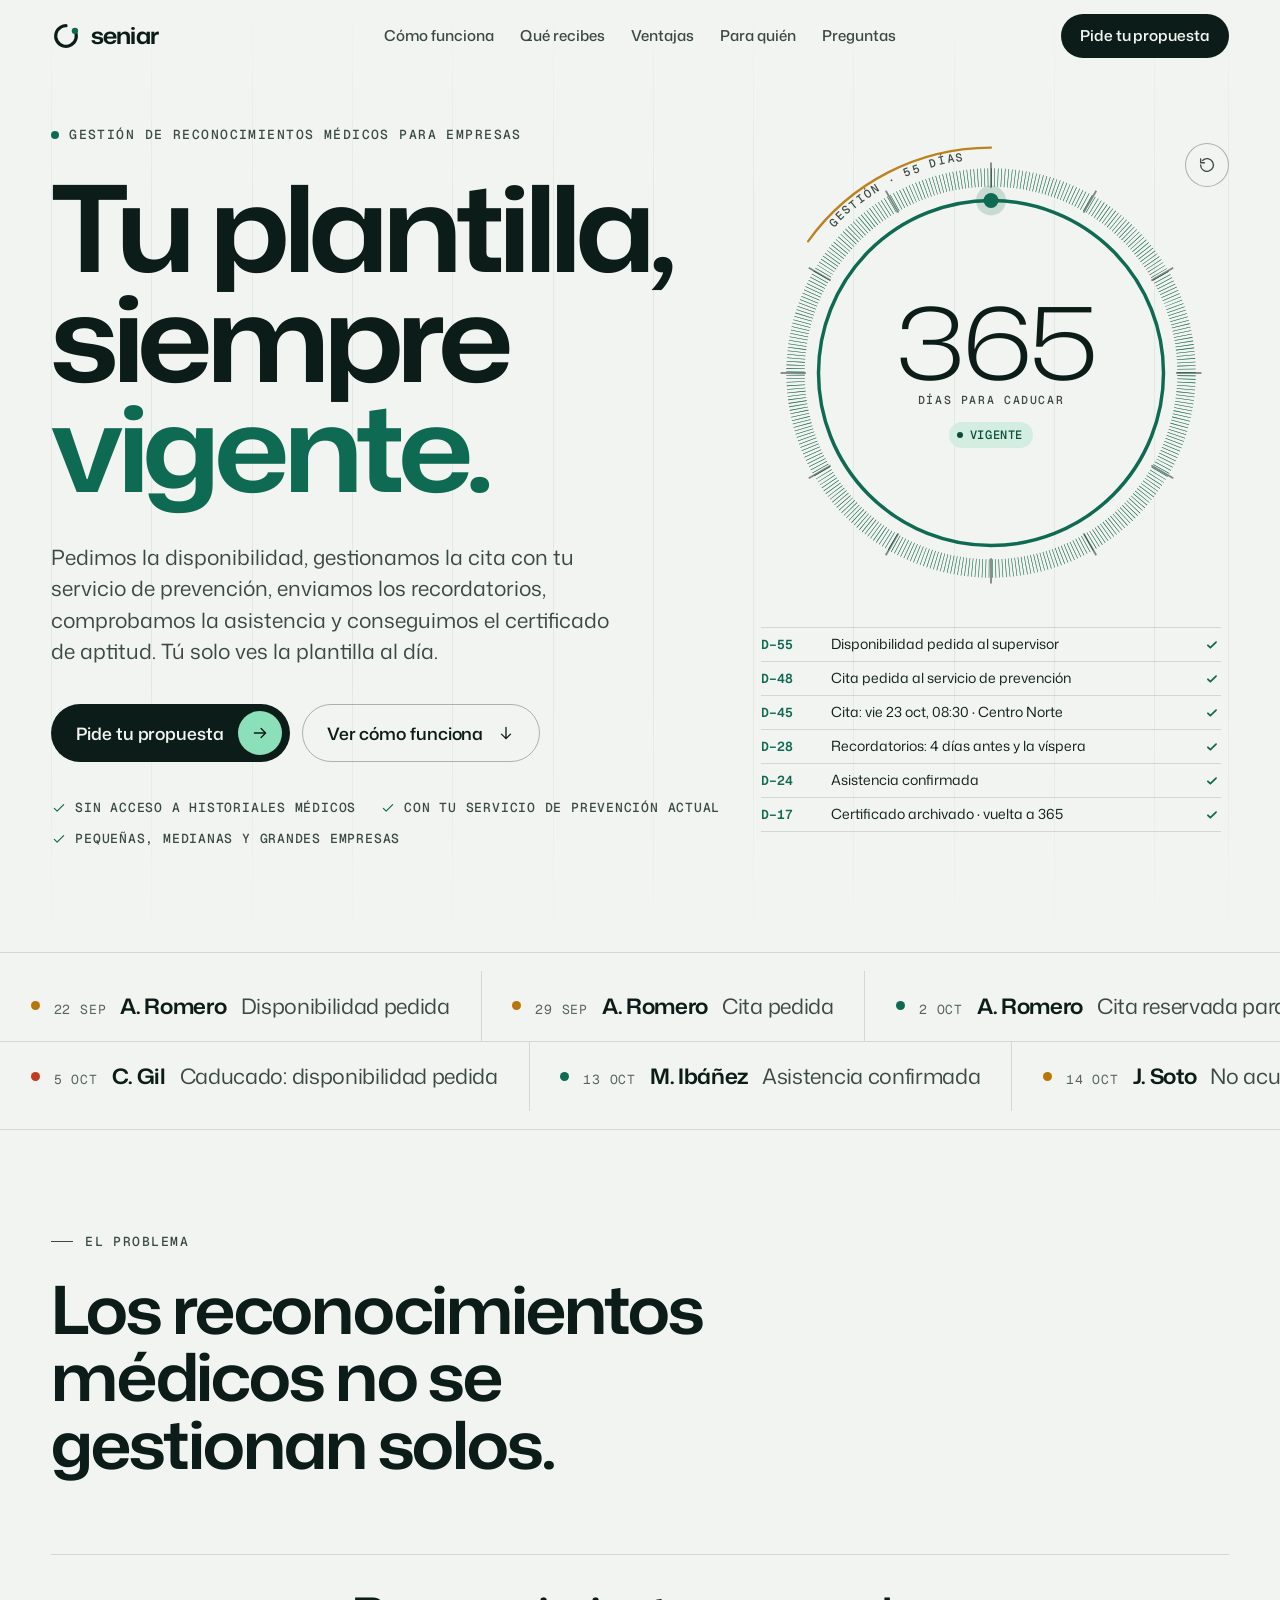
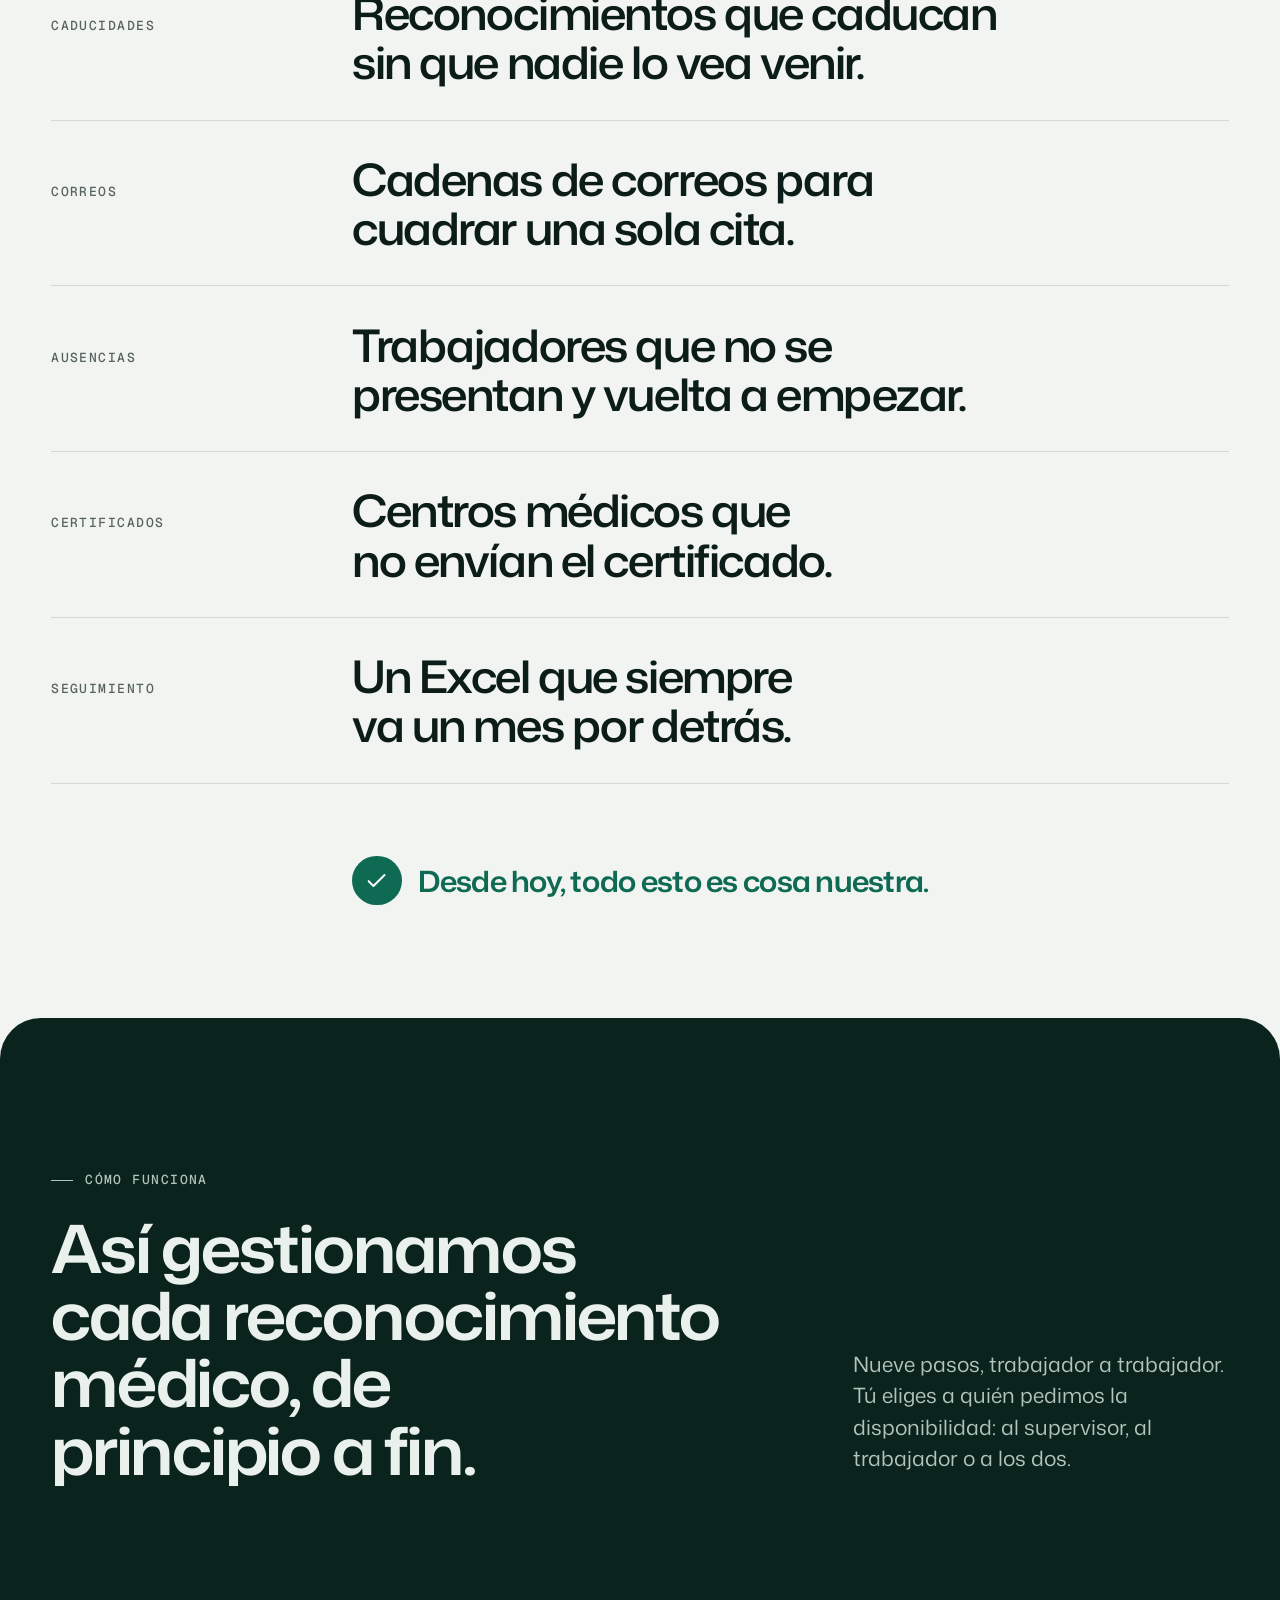
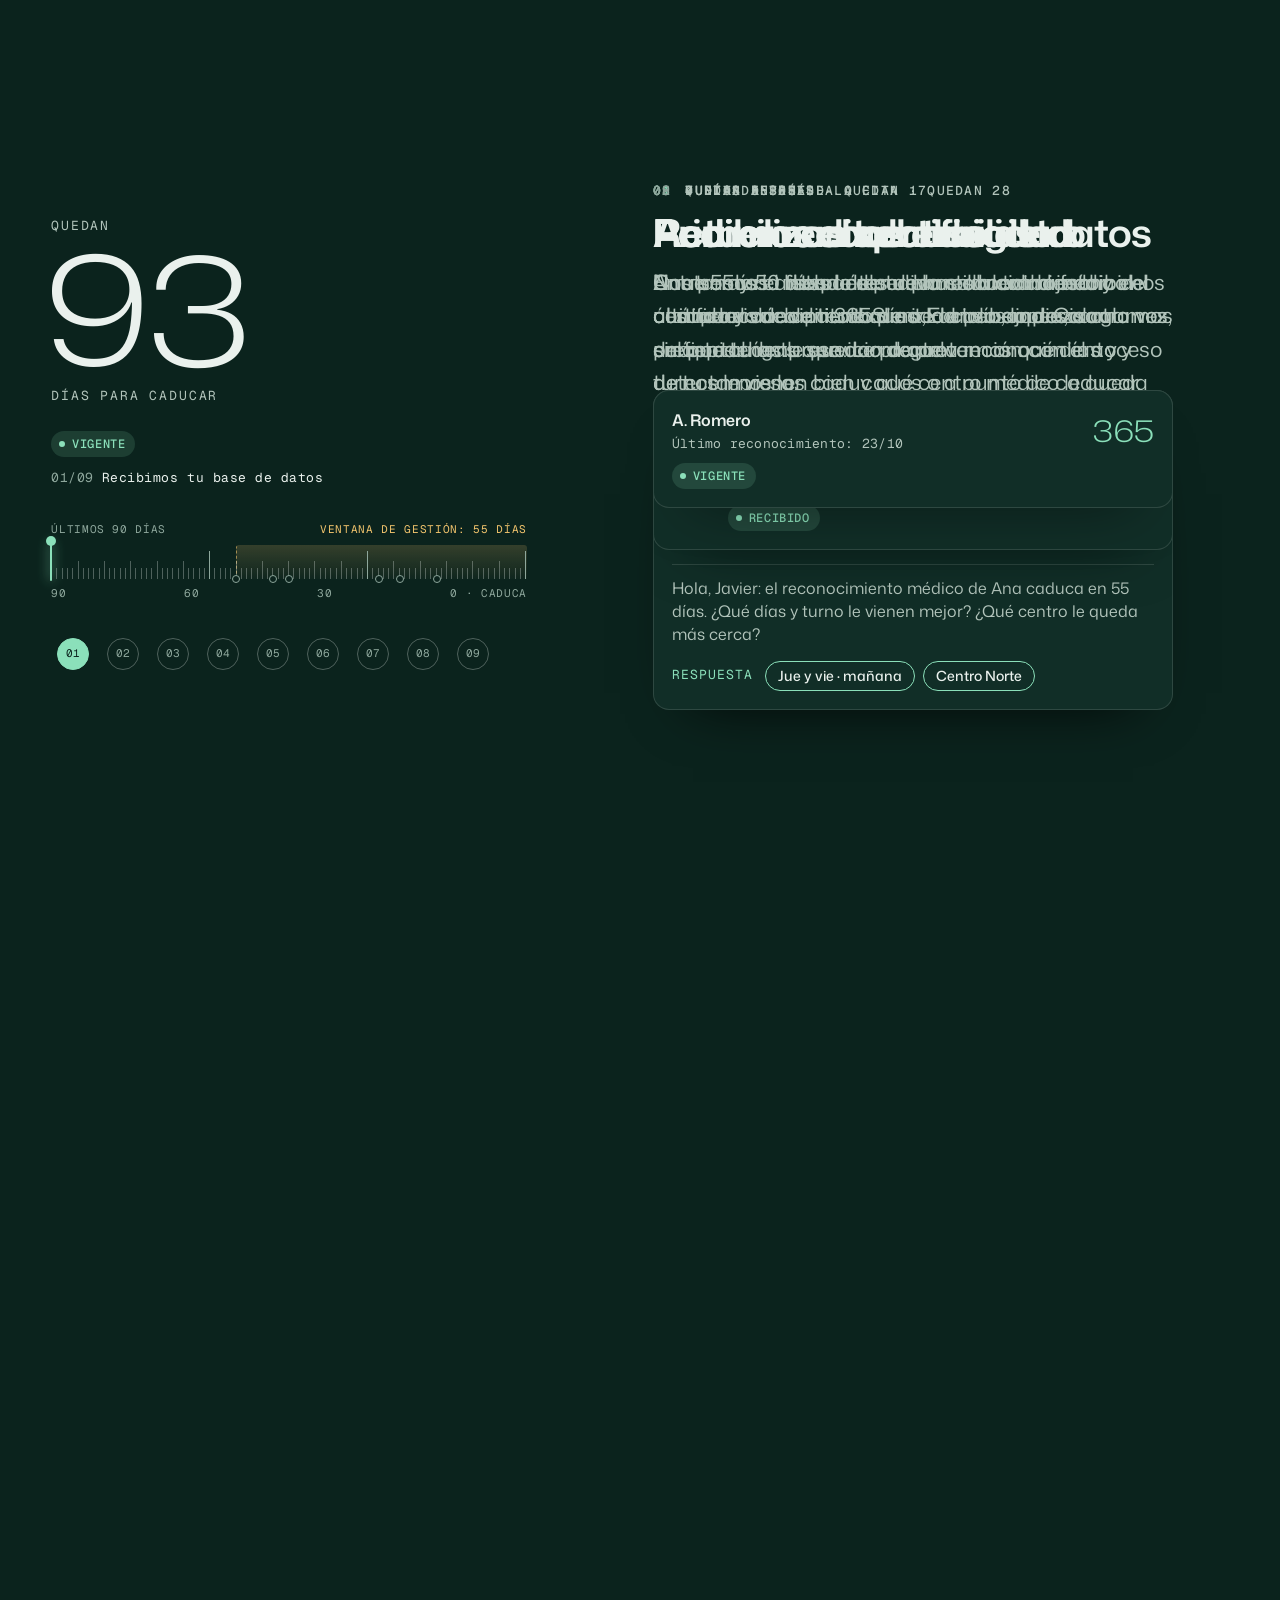
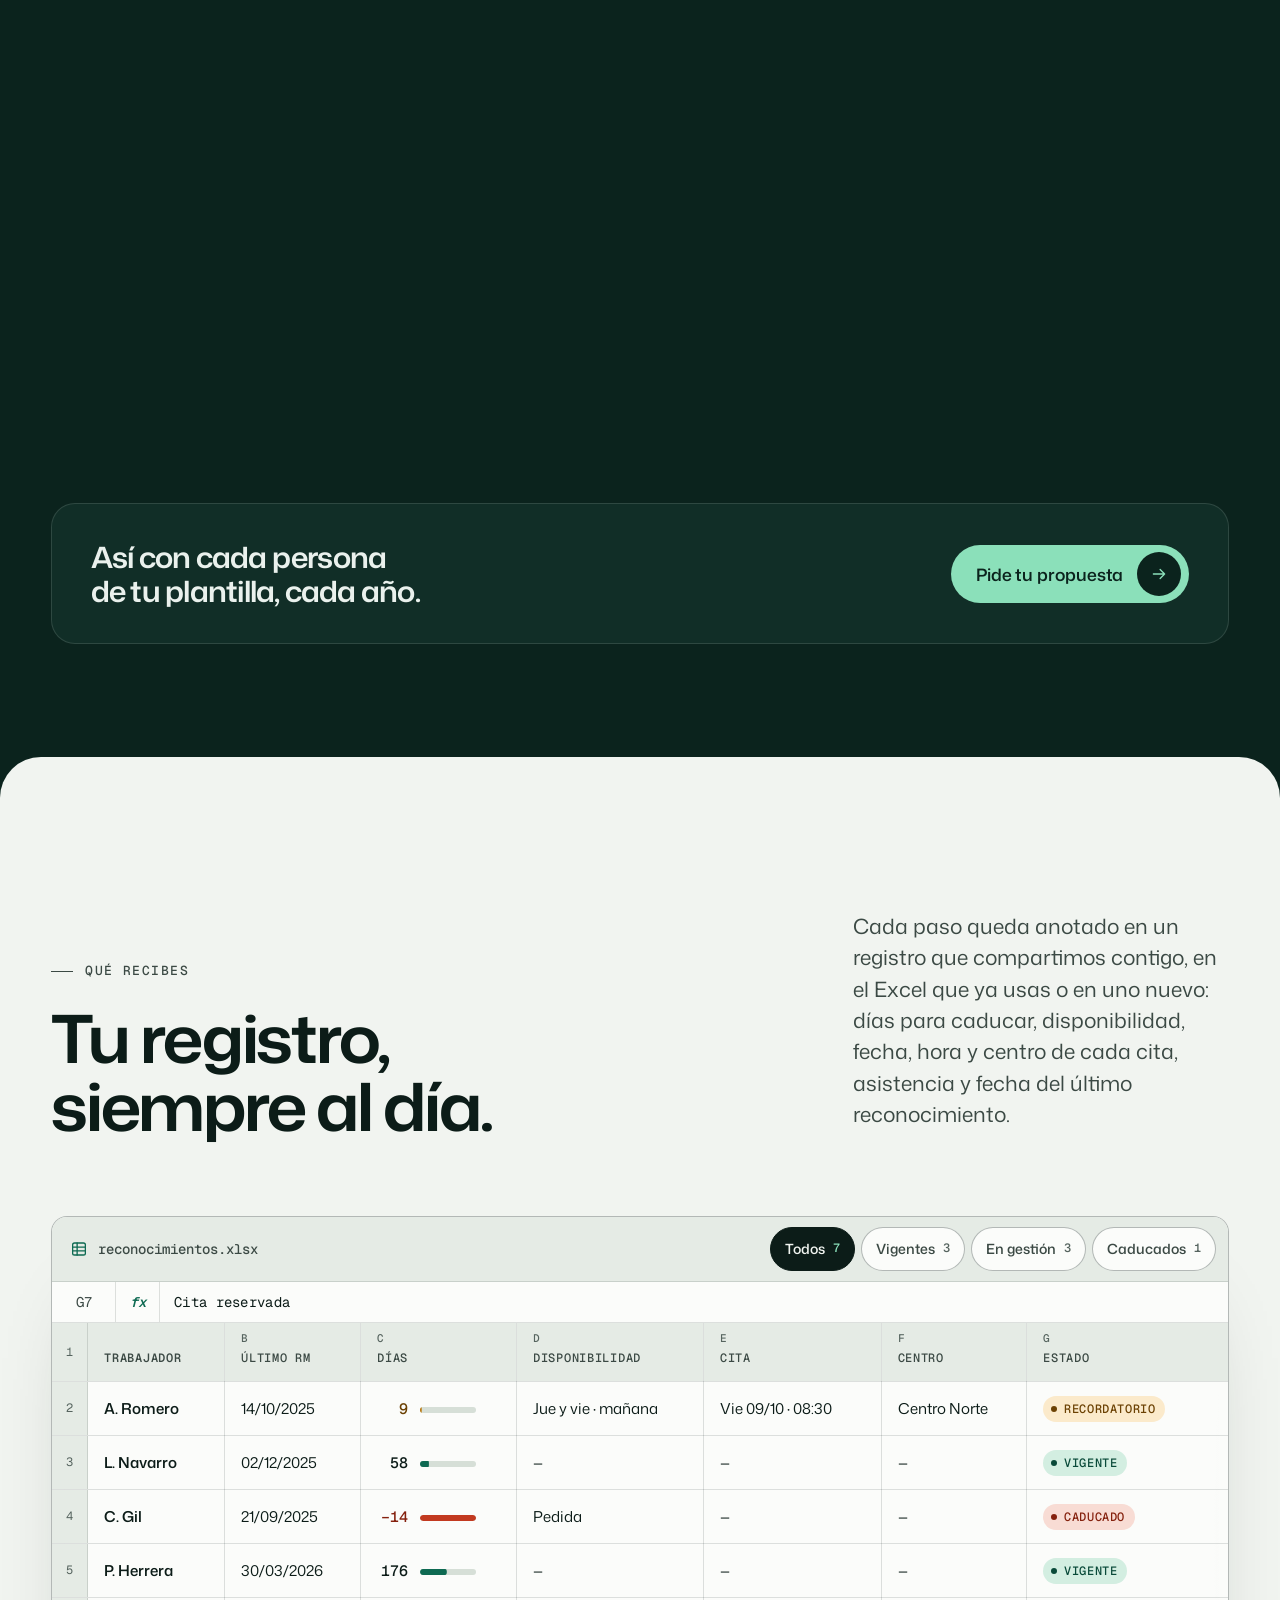
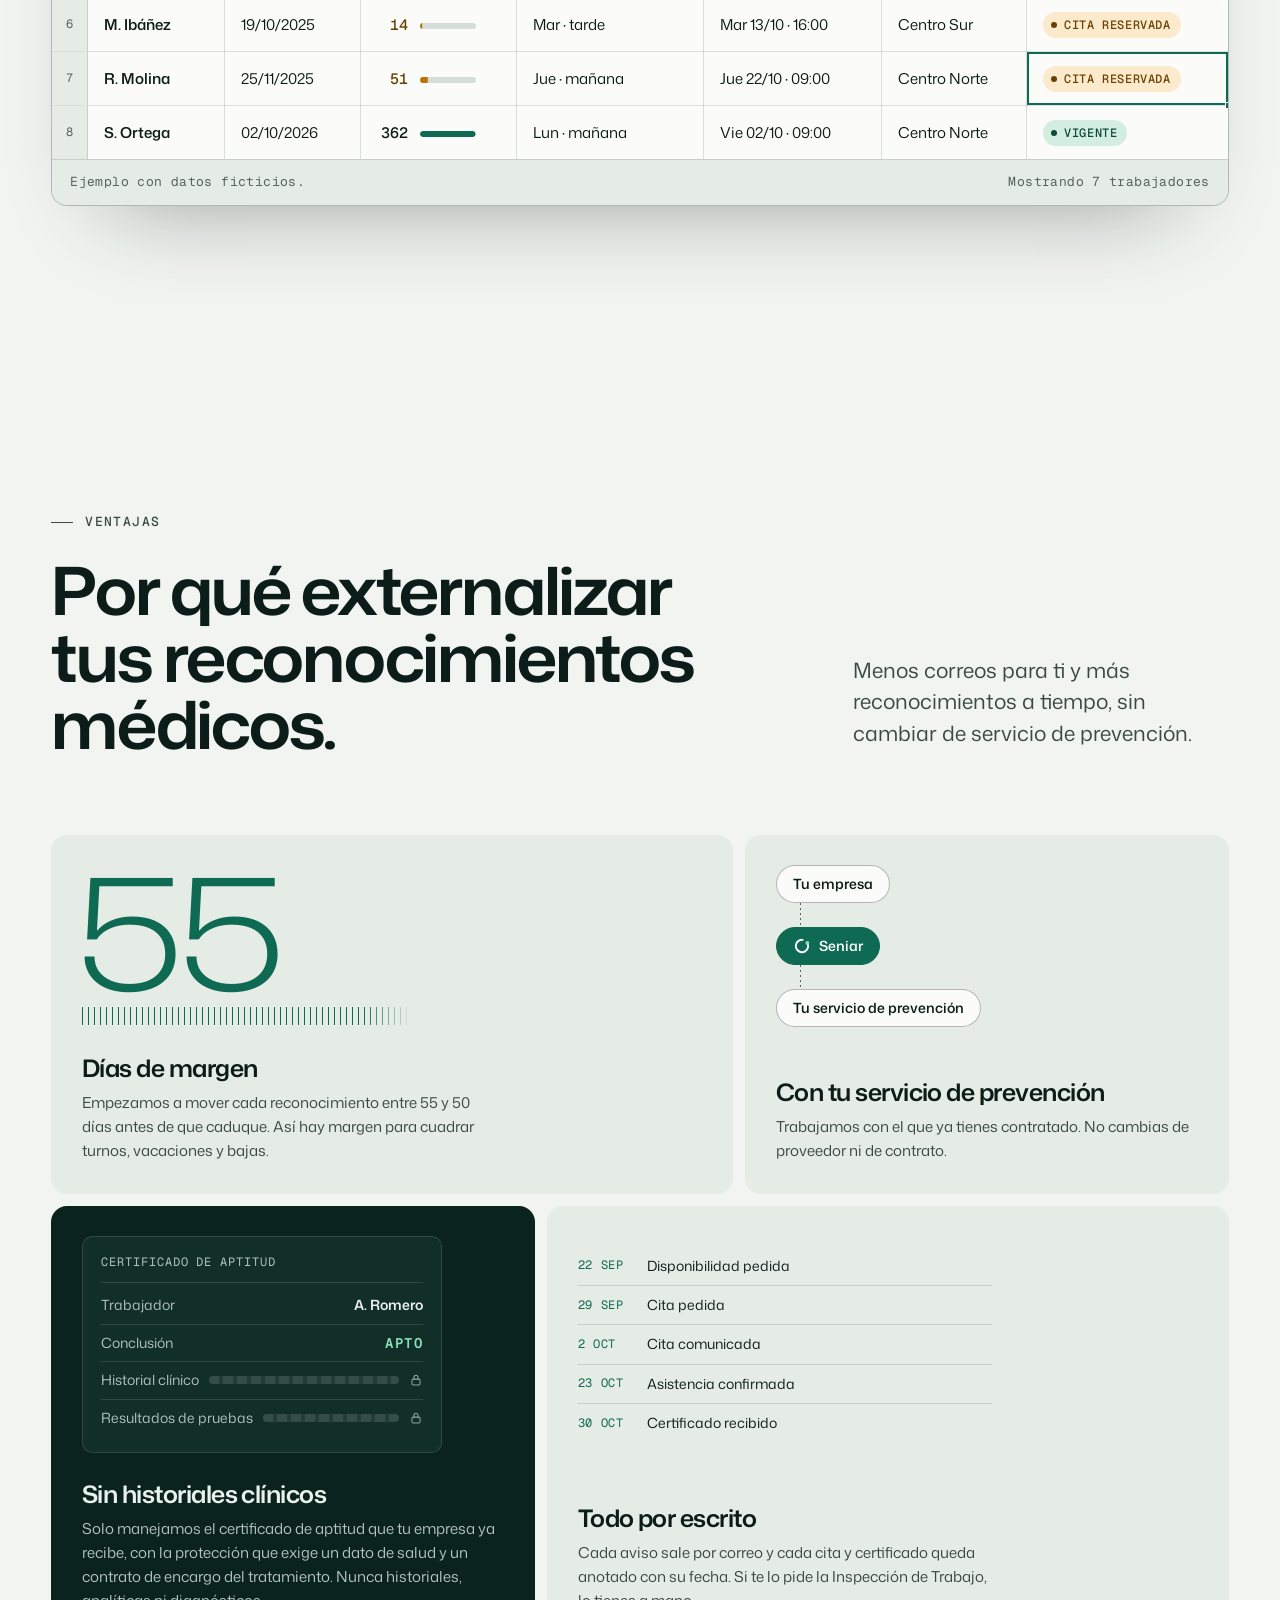
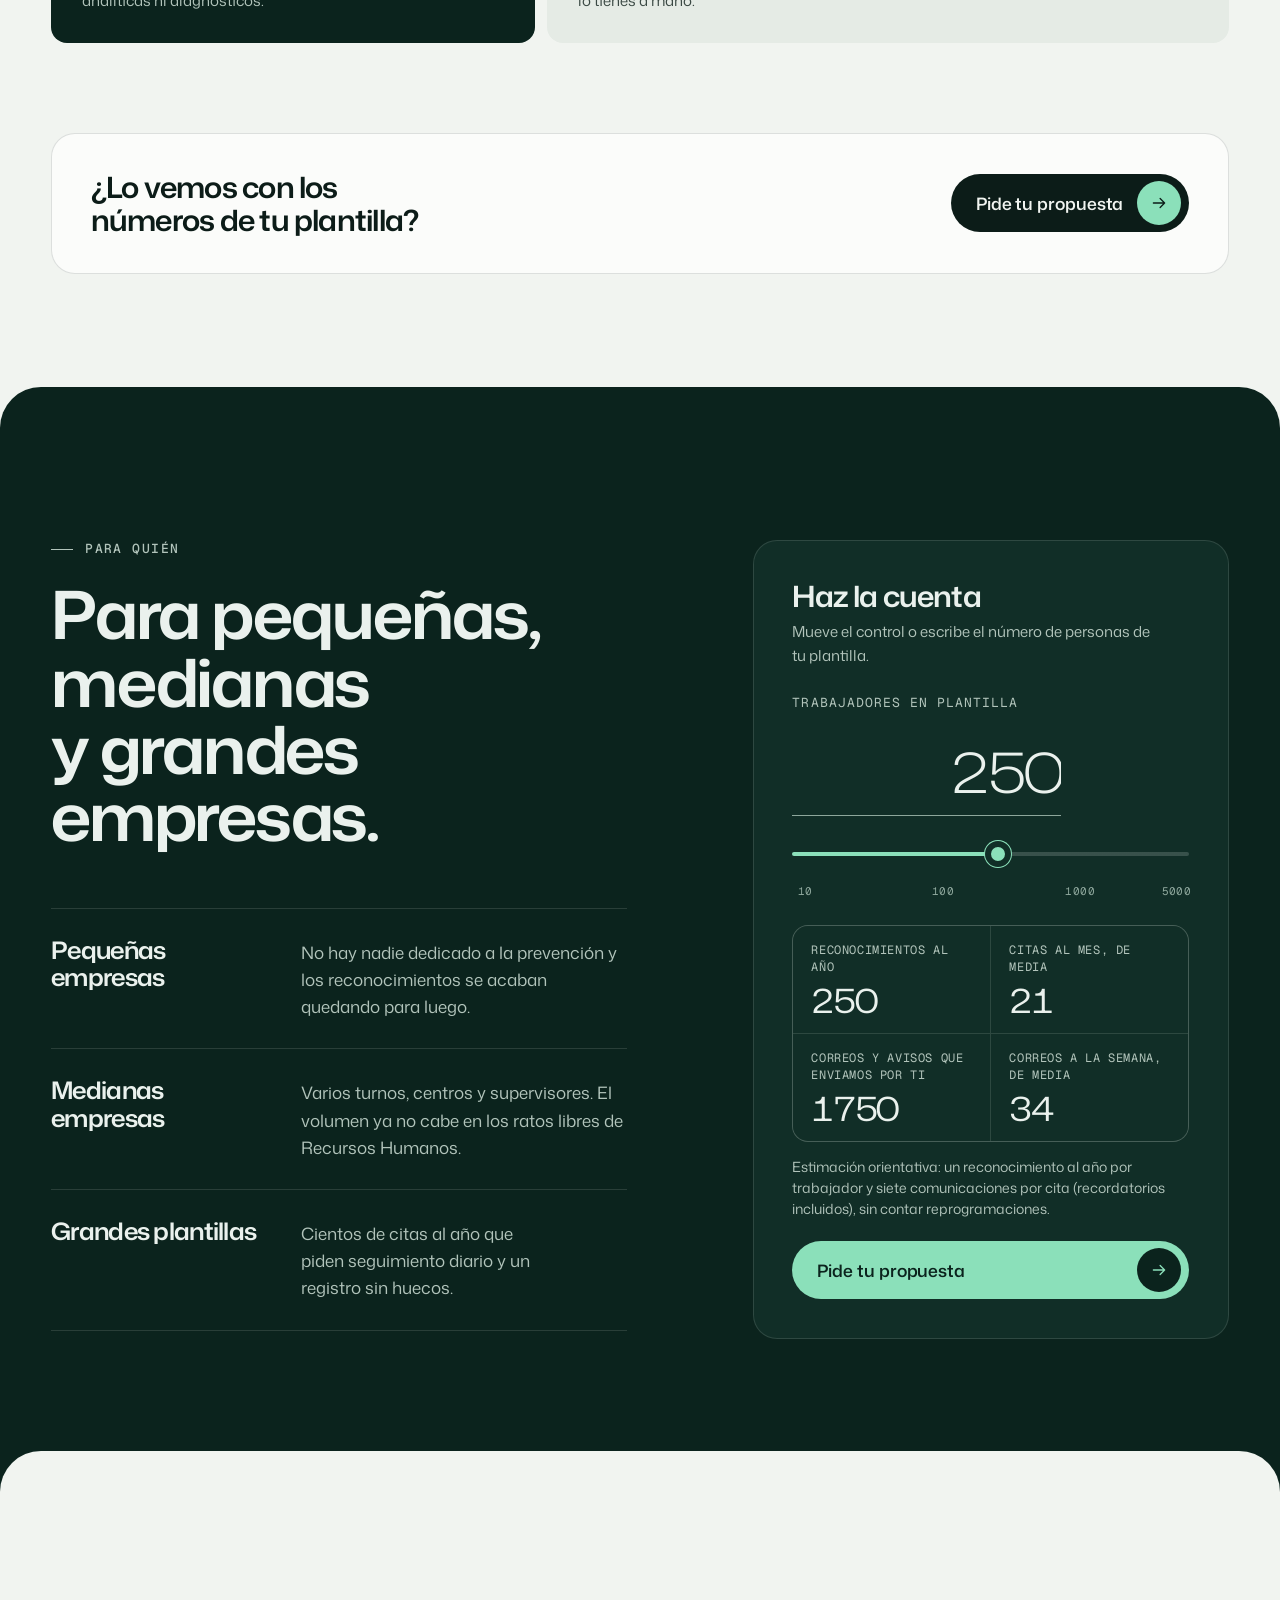
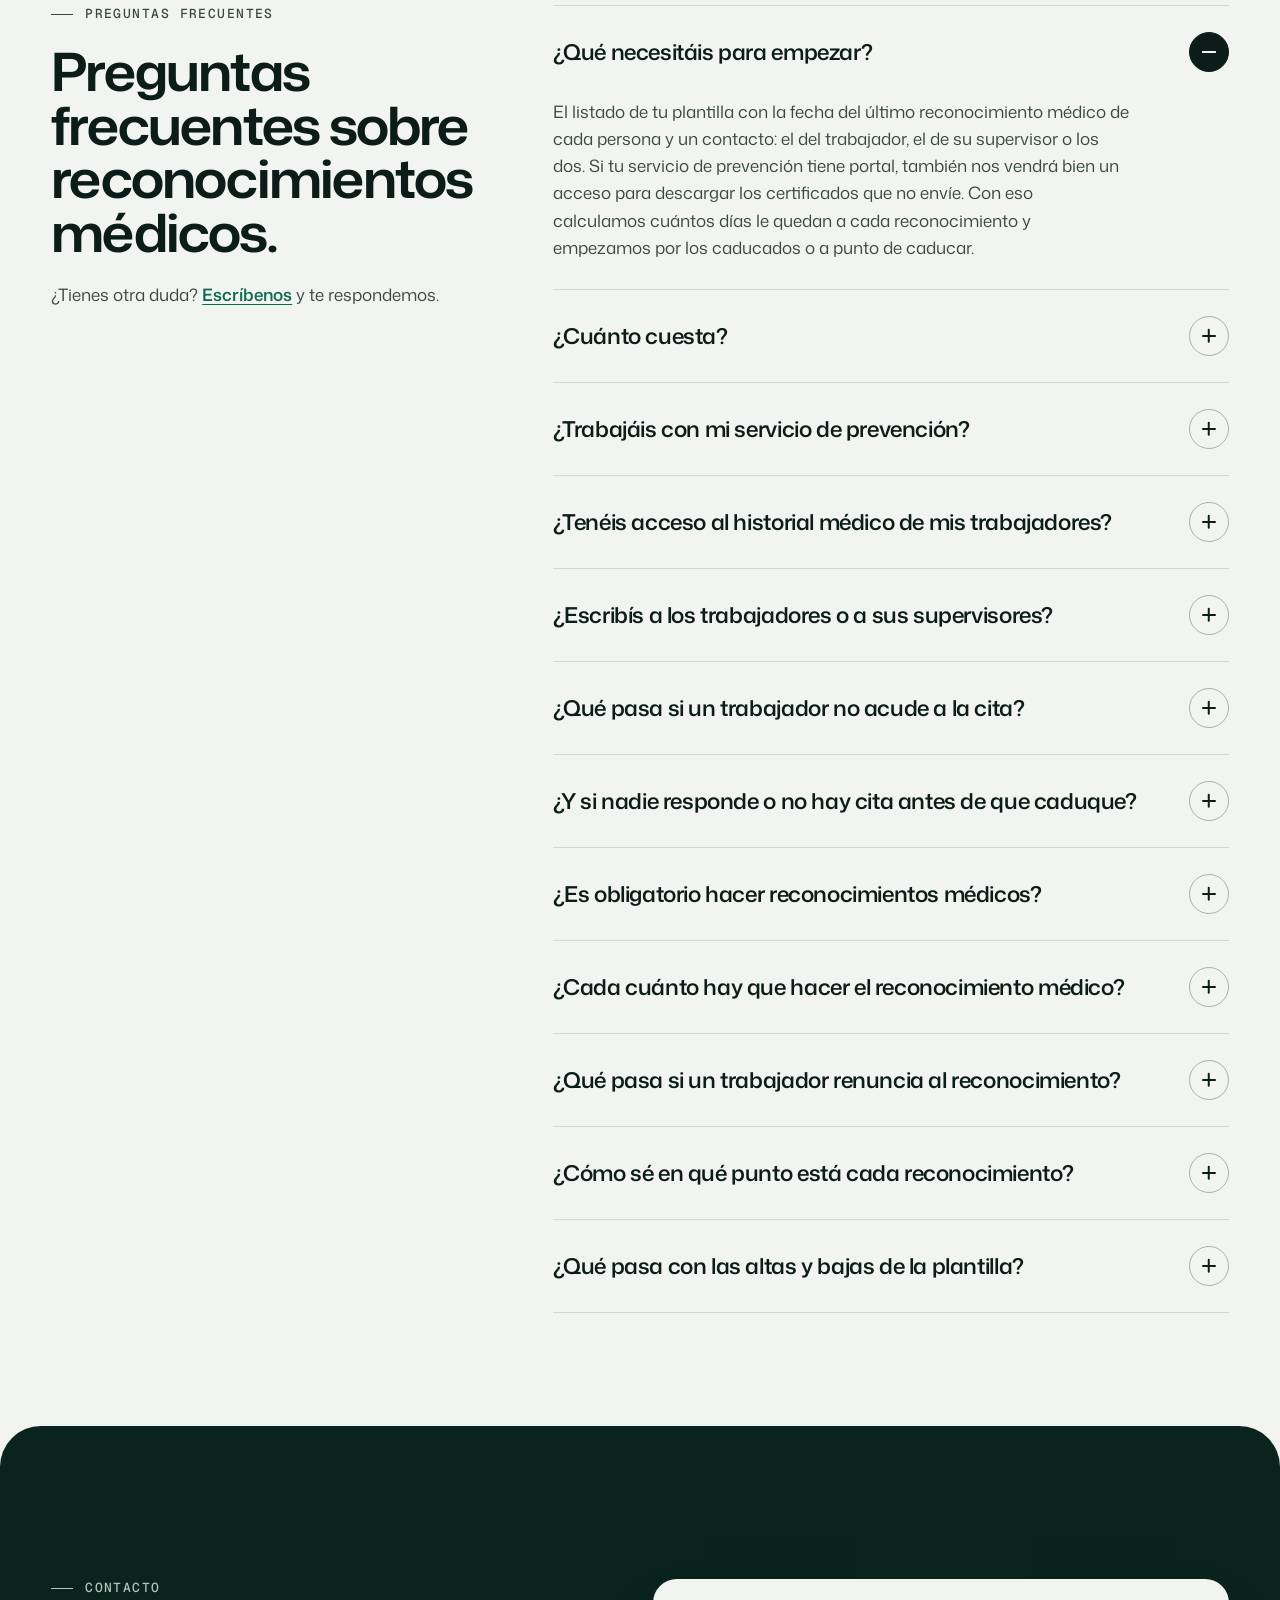
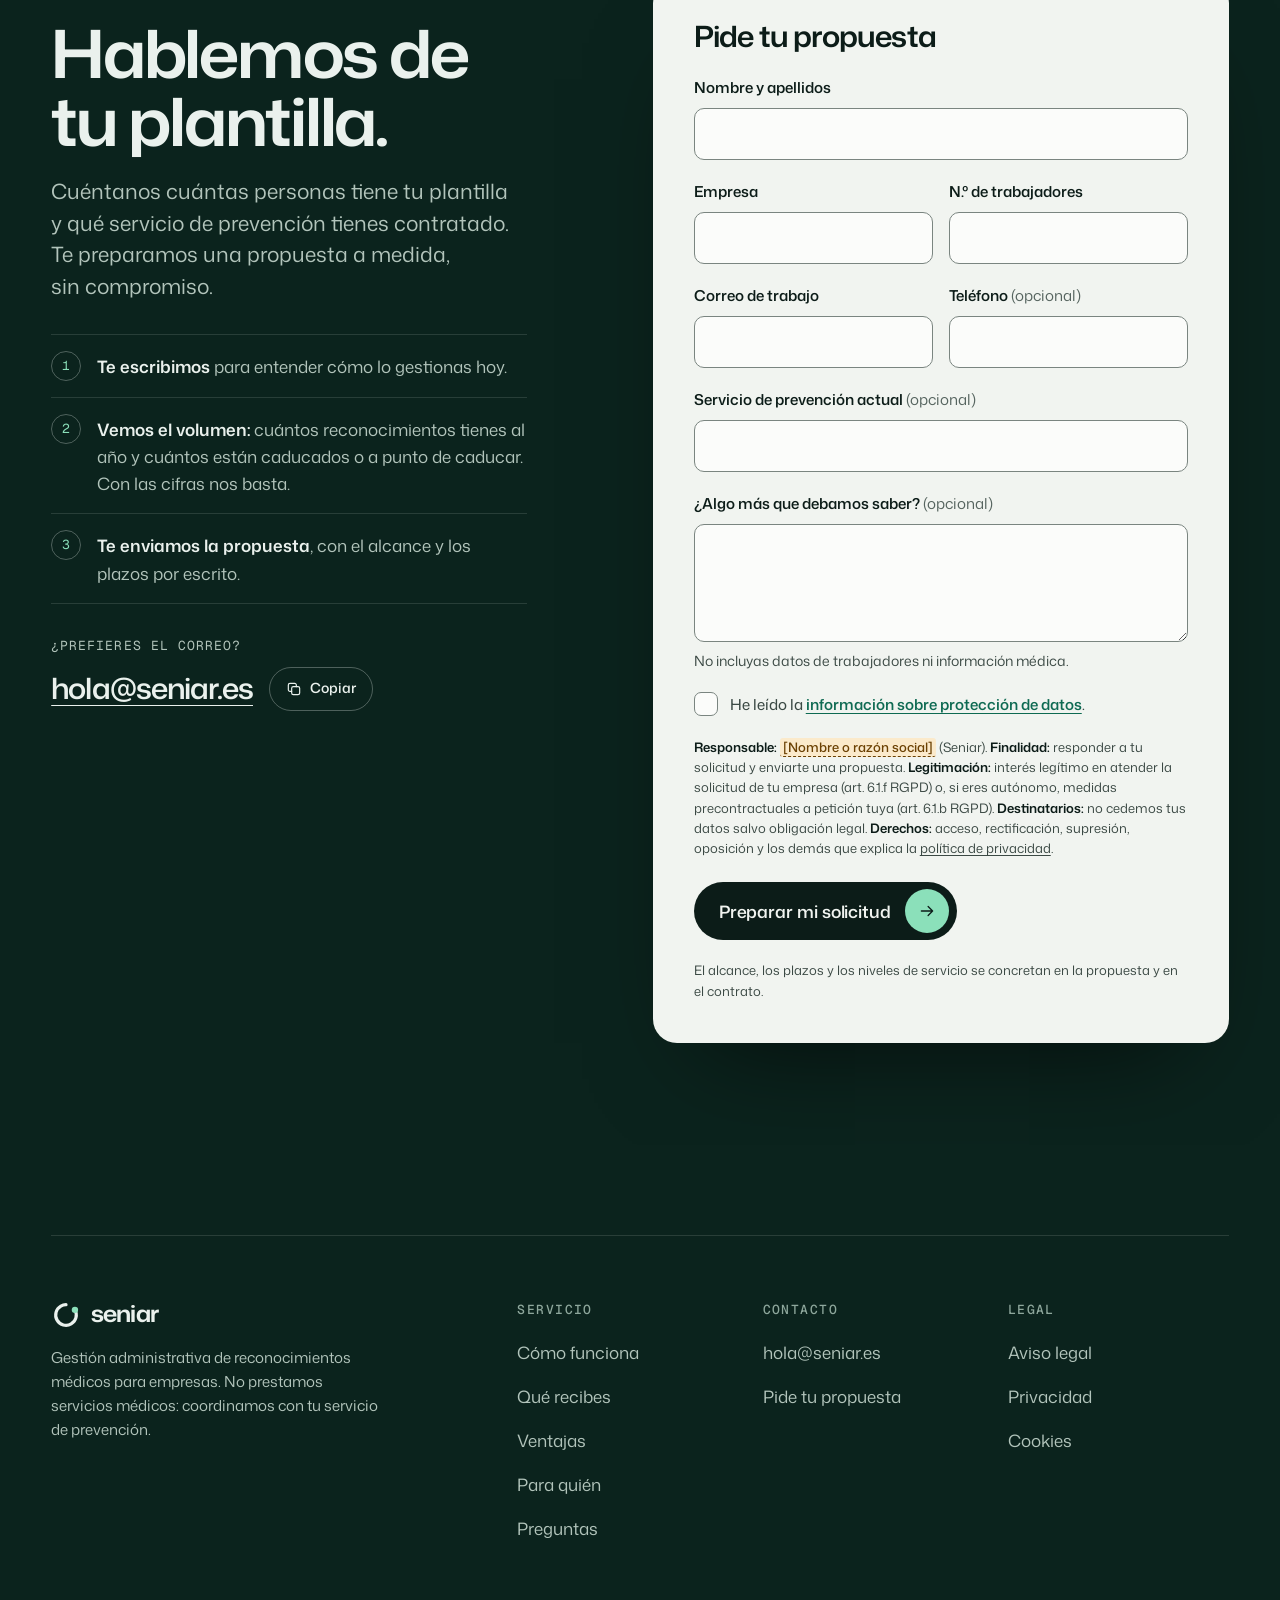
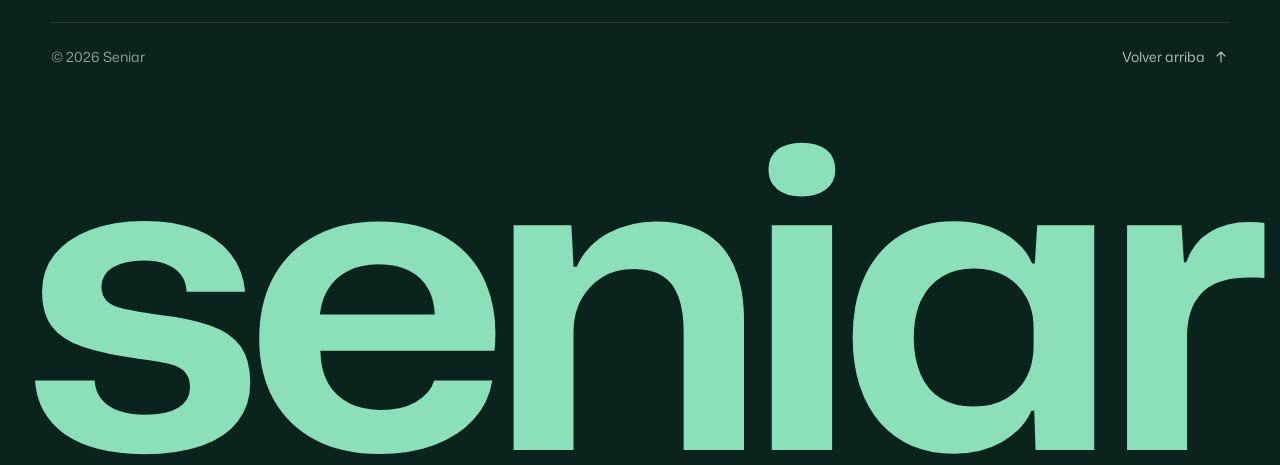
==== commit 463669d3: "Web Seniar v2: marca, escena fija, accesibilidad y rendimiento Cambio de marca a Seniar y correccion" ====
--- a/web-reconocimientos/index.html
+++ b/web-reconocimientos/index.html
@@ -3,9 +3,9 @@
 <head>
 <meta charset="utf-8">
 <meta name="viewport" content="width=device-width, initial-scale=1, viewport-fit=cover">
-<title>Vigente · Gestión externalizada de reconocimientos médicos para empresas</title>
-<meta name="description" content="Externaliza la gestión de los reconocimientos médicos de tu plantilla: pedimos disponibilidad, reservamos la cita con tu servicio de prevención, recordamos, confirmamos la asistencia y archivamos el certificado de aptitud.">
-<link rel="canonical" href="https://www.vigente.es/">
+<title>Gestión de reconocimientos médicos para empresas | Seniar</title>
+<meta name="description" content="Gestionamos los reconocimientos médicos de tu plantilla: disponibilidad, citas con tu servicio de prevención, recordatorios y certificados de aptitud.">
+<link rel="canonical" href="https://www.seniar.es/">
 <meta name="robots" content="index, follow, max-image-preview:large">
 <meta name="theme-color" content="#F1F4F0">
 <meta name="color-scheme" content="light">
@@ -13,28 +13,30 @@
 
 <meta property="og:type" content="website">
 <meta property="og:locale" content="es_ES">
-<meta property="og:site_name" content="Vigente">
-<meta property="og:title" content="Vigente · Los reconocimientos médicos de tu plantilla, siempre al día">
+<meta property="og:site_name" content="Seniar">
+<meta property="og:title" content="Seniar · Los reconocimientos médicos de tu plantilla, siempre al día">
 <meta property="og:description" content="Gestión administrativa externalizada de reconocimientos médicos: disponibilidad, citas, recordatorios, asistencia y certificados de aptitud.">
-<meta property="og:url" content="https://www.vigente.es/">
-<meta property="og:image" content="https://www.vigente.es/assets/img/og-image.png">
+<meta property="og:url" content="https://www.seniar.es/">
+<meta property="og:image" content="https://www.seniar.es/assets/img/og-image.png">
+<meta property="og:image:type" content="image/png">
 <meta property="og:image:width" content="1200">
 <meta property="og:image:height" content="630">
-<meta property="og:image:alt" content="Vigente. Tu plantilla, siempre vigente. Gestión externalizada de reconocimientos médicos.">
+<meta property="og:image:alt" content="Seniar. Tu plantilla, siempre vigente. Gestión de reconocimientos médicos.">
 <meta name="twitter:card" content="summary_large_image">
-<meta name="twitter:title" content="Vigente · Los reconocimientos médicos de tu plantilla, siempre al día">
-<meta name="twitter:description" content="Gestión administrativa externalizada de reconocimientos médicos para pymes, medianas y grandes empresas.">
-<meta name="twitter:image" content="https://www.vigente.es/assets/img/og-image.png">
-
+<meta name="twitter:title" content="Seniar · Los reconocimientos médicos de tu plantilla, siempre al día">
+<meta name="twitter:description" content="Gestión administrativa externalizada de reconocimientos médicos para pequeñas, medianas y grandes empresas.">
+<meta name="twitter:image" content="https://www.seniar.es/assets/img/og-image.png">
+<meta name="twitter:image:alt" content="Seniar. Tu plantilla, siempre vigente. Gestión de reconocimientos médicos.">
+
+<link rel="icon" href="favicon.ico" sizes="48x48">
 <link rel="icon" href="assets/img/favicon.svg" type="image/svg+xml">
-<link rel="icon" href="assets/img/favicon-32.png" sizes="32x32" type="image/png">
 <link rel="apple-touch-icon" href="assets/img/apple-touch-icon.png">
 <link rel="manifest" href="site.webmanifest">
 
-<link rel="preload" href="assets/fonts/mona-sans.woff2" as="font" type="font/woff2" crossorigin>
-<link rel="preload" href="assets/fonts/geist-mono.woff2" as="font" type="font/woff2" crossorigin>
+<link rel="preload" href="assets/fonts/seniar-sans.woff2" as="font" type="font/woff2" crossorigin>
+<link rel="preload" href="assets/fonts/seniar-mono.woff2" as="font" type="font/woff2" crossorigin>
 <link rel="stylesheet" href="assets/css/main.css">
-<script>document.documentElement.classList.add('js');setTimeout(function(){if(!window.__vigente)document.documentElement.classList.remove('js')},4000);</script>
+<script>document.documentElement.classList.add('js');setTimeout(function(){if(!window.__seniar)document.documentElement.classList.remove('js')},4000);</script>
 <script src="assets/js/main.js" defer></script>
 
 <script type="application/ld+json">
@@ -43,48 +45,61 @@
   "@graph": [
     {
       "@type": "Organization",
-      "@id": "https://www.vigente.es/#organizacion",
-      "name": "Vigente",
-      "url": "https://www.vigente.es/",
-      "logo": "https://www.vigente.es/assets/img/icon-512.png",
-      "email": "hola@vigente.es",
+      "@id": "https://www.seniar.es/#organizacion",
+      "name": "Seniar",
+      "url": "https://www.seniar.es/",
+      "logo": "https://www.seniar.es/assets/img/icon-512.png",
+      "email": "hola@seniar.es",
       "description": "Gestión administrativa externalizada de reconocimientos médicos de empresa: disponibilidad, citas, recordatorios, control de asistencia y certificados de aptitud.",
       "areaServed": { "@type": "Country", "name": "España" },
-      "knowsLanguage": "es"
+      "knowsLanguage": "es",
+      "contactPoint": {
+        "@type": "ContactPoint",
+        "contactType": "sales",
+        "email": "hola@seniar.es",
+        "areaServed": "ES",
+        "availableLanguage": "es"
+      }
     },
     {
       "@type": "WebSite",
-      "@id": "https://www.vigente.es/#web",
-      "url": "https://www.vigente.es/",
-      "name": "Vigente",
+      "@id": "https://www.seniar.es/#web",
+      "url": "https://www.seniar.es/",
+      "name": "Seniar",
       "inLanguage": "es-ES",
-      "publisher": { "@id": "https://www.vigente.es/#organizacion" }
+      "publisher": { "@id": "https://www.seniar.es/#organizacion" }
     },
     {
       "@type": "Service",
-      "@id": "https://www.vigente.es/#servicio",
+      "@id": "https://www.seniar.es/#servicio",
       "name": "Gestión externalizada de reconocimientos médicos",
       "serviceType": "Gestión administrativa de la vigilancia de la salud",
-      "description": "Pedimos la disponibilidad de cada trabajador entre 55 y 50 días antes de que caduque su reconocimiento médico, reservamos la cita con el servicio de prevención ajeno de la empresa, enviamos recordatorios, confirmamos la asistencia, reclamamos el certificado de aptitud y mantenemos actualizado el registro.",
-      "provider": { "@id": "https://www.vigente.es/#organizacion" },
+      "description": "Pedimos la disponibilidad de cada trabajador entre 55 y 50 días antes de que caduque su reconocimiento médico, gestionamos la cita con el servicio de prevención ajeno de la empresa, enviamos los recordatorios, comprobamos la asistencia, conseguimos el certificado de aptitud y mantenemos actualizado el registro.",
+      "provider": { "@id": "https://www.seniar.es/#organizacion" },
       "areaServed": { "@type": "Country", "name": "España" },
-      "audience": { "@type": "BusinessAudience", "audienceType": "Pymes, medianas y grandes empresas" },
-      "availableLanguage": "es"
+      "audience": { "@type": "BusinessAudience", "audienceType": "Pequeñas, medianas y grandes empresas" }
     },
     {
-      "@type": "FAQPage",
-      "@id": "https://www.vigente.es/#preguntas",
+      "@type": ["WebPage", "FAQPage"],
+      "@id": "https://www.seniar.es/#pagina",
+      "url": "https://www.seniar.es/",
+      "name": "Gestión de reconocimientos médicos para empresas | Seniar",
       "inLanguage": "es-ES",
+      "isPartOf": { "@id": "https://www.seniar.es/#web" },
+      "about": { "@id": "https://www.seniar.es/#servicio" },
       "mainEntity": [
-        { "@type": "Question", "name": "¿Qué necesitáis para empezar?", "acceptedAnswer": { "@type": "Answer", "text": "El listado de tu plantilla con la fecha del último reconocimiento médico de cada persona y un contacto: el del trabajador, el de su supervisor o los dos. Con eso calculamos los días que le quedan a cada uno y empezamos por quien ya está caducado o a punto de caducar." } },
-        { "@type": "Question", "name": "¿Trabajáis con mi servicio de prevención?", "acceptedAnswer": { "@type": "Answer", "text": "Sí. Pedimos las citas al servicio de prevención ajeno que ya tengas contratado, como Quirónprevención, Cualtis o Aspy, entre otros. No tienes que cambiar de proveedor ni de contrato." } },
-        { "@type": "Question", "name": "¿Tenéis acceso a datos médicos de mis trabajadores?", "acceptedAnswer": { "@type": "Answer", "text": "No. Solo gestionamos el certificado de aptitud, el documento que tu empresa ya recibe del servicio de prevención (apto, no apto o apto con restricciones). Los resultados y el historial clínico quedan entre el trabajador y el servicio médico." } },
+        { "@type": "Question", "name": "¿Qué necesitáis para empezar?", "acceptedAnswer": { "@type": "Answer", "text": "El listado de tu plantilla con la fecha del último reconocimiento médico de cada persona y un contacto: el del trabajador, el de su supervisor o los dos. Si tu servicio de prevención tiene portal, también nos vendrá bien un acceso para descargar los certificados que no envíe. Con eso calculamos cuántos días le quedan a cada reconocimiento y empezamos por los caducados o a punto de caducar." } },
+        { "@type": "Question", "name": "¿Cuánto cuesta?", "acceptedAnswer": { "@type": "Answer", "text": "Depende sobre todo del número de trabajadores, que es lo que marca el volumen de citas y avisos. Cuéntanos cuántas personas tiene tu plantilla y qué servicio de prevención tienes, y te enviamos una propuesta sin compromiso. El alcance y los plazos se concretan en la propuesta y en el contrato." } },
+        { "@type": "Question", "name": "¿Trabajáis con mi servicio de prevención?", "acceptedAnswer": { "@type": "Answer", "text": "Sí, con el que ya tengas contratado, por ejemplo Quirónprevención, Cualtis o Aspy. Pedimos las citas en nombre de tu empresa; no tenemos relación comercial con ellos. No tienes que cambiar de proveedor ni de contrato." } },
+        { "@type": "Question", "name": "¿Tenéis acceso al historial médico de mis trabajadores?", "acceptedAnswer": { "@type": "Answer", "text": "No. Solo gestionamos el certificado de aptitud que tu empresa ya recibe (apto, no apto o apto con restricciones). Lo tratamos como dato de salud, por cuenta de tu empresa, con acceso restringido y con un contrato de encargo del tratamiento (artículo 28 del RGPD). Los resultados y el historial clínico quedan entre el trabajador y su servicio de prevención." } },
         { "@type": "Question", "name": "¿Escribís a los trabajadores o a sus supervisores?", "acceptedAnswer": { "@type": "Answer", "text": "Como prefiera tu empresa. Podemos pedir la disponibilidad al supervisor, al trabajador o a los dos, y poner en copia a quien nos indiques: Recursos Humanos, jefes de turno o el responsable de prevención." } },
         { "@type": "Question", "name": "¿Qué pasa si un trabajador no acude a la cita?", "acceptedAnswer": { "@type": "Answer", "text": "El mismo día de la cita le pedimos que confirme si ha acudido. Si no ha podido ir, volvemos a pedir su disponibilidad y gestionamos una cita nueva." } },
-        { "@type": "Question", "name": "¿Con cuánta antelación empezáis?", "acceptedAnswer": { "@type": "Answer", "text": "Entre 55 y 50 días antes de que caduque cada reconocimiento, según lo que encaje con tu empresa. Es margen de sobra para cuadrar turnos, vacaciones y bajas." } },
-        { "@type": "Question", "name": "¿Cómo sé en qué punto está cada reconocimiento?", "acceptedAnswer": { "@type": "Answer", "text": "Mantenemos un registro con los días que le quedan a cada trabajador, su disponibilidad y la fecha, la hora y el centro de su cita. Lo actualizamos con cada paso y lo compartimos contigo." } },
-        { "@type": "Question", "name": "¿Es obligatorio hacer reconocimientos médicos?", "acceptedAnswer": { "@type": "Answer", "text": "La Ley de Prevención de Riesgos Laborales (artículo 22) obliga a la empresa a garantizar la vigilancia periódica de la salud de su plantilla. Para el trabajador suele ser voluntaria, salvo en los casos que prevé la propia ley. Nosotros nos ocupamos de que nadie se quede sin cita por un descuido." } },
-        { "@type": "Question", "name": "¿Cuánto cuesta?", "acceptedAnswer": { "@type": "Answer", "text": "Depende del tamaño de tu plantilla. Cuéntanos cuántos trabajadores tienes y te preparamos una propuesta sin compromiso." } }
+        { "@type": "Question", "name": "¿Y si nadie responde o no hay cita antes de que caduque?", "acceptedAnswer": { "@type": "Answer", "text": "Insistimos al supervisor y al trabajador. Si la fecha de caducidad se acerca sin cita, te avisamos para que puedas intervenir a tiempo." } },
+        { "@type": "Question", "name": "¿Es obligatorio hacer reconocimientos médicos?", "acceptedAnswer": { "@type": "Answer", "text": "La Ley 31/1995 de Prevención de Riesgos Laborales (artículo 22) obliga a la empresa a garantizar la vigilancia periódica de la salud de su plantilla en función de los riesgos de cada puesto. Para el trabajador es, por regla general, voluntaria, salvo las excepciones que recoge ese mismo artículo o que fijan normas específicas." } },
+        { "@type": "Question", "name": "¿Cada cuánto hay que hacer el reconocimiento médico?", "acceptedAnswer": { "@type": "Answer", "text": "Lo marcan los protocolos de tu servicio de prevención según los riesgos de cada puesto. Lo habitual es una vez al año, pero ajustamos el contador a la periodicidad que corresponda a cada trabajador." } },
+        { "@type": "Question", "name": "¿Qué pasa si un trabajador renuncia al reconocimiento?", "acceptedAnswer": { "@type": "Answer", "text": "Si el reconocimiento es voluntario para su puesto y no quiere hacerlo, lo anotamos en el registro y te avisamos para que tu empresa gestione la renuncia con su servicio de prevención." } },
+        { "@type": "Question", "name": "¿Cómo sé en qué punto está cada reconocimiento?", "acceptedAnswer": { "@type": "Answer", "text": "Mantenemos un registro con los días que le quedan a cada reconocimiento, la disponibilidad de cada trabajador y la fecha, la hora y el centro de su cita. Lo actualizamos con cada paso y lo compartimos contigo." } },
+        { "@type": "Question", "name": "¿Qué pasa con las altas y bajas de la plantilla?", "acceptedAnswer": { "@type": "Answer", "text": "Nos las comunicas y actualizamos el registro. Si necesitas que gestionemos también los reconocimientos iniciales de las nuevas incorporaciones, cuéntanoslo al pedir la propuesta." } }
       ]
     }
   ]
@@ -97,18 +112,13 @@
   <symbol id="i-arrow-down" viewBox="0 0 24 24"><path d="M12 4.5v15M6 13.5l6 6 6-6"/></symbol>
   <symbol id="i-arrow-up" viewBox="0 0 24 24"><path d="M12 19.5v-15M6 10.5l6-6 6 6"/></symbol>
   <symbol id="i-check" viewBox="0 0 24 24"><path d="M5 12.5l4.2 4.2L19 7"/></symbol>
-  <symbol id="i-mail" viewBox="0 0 24 24"><rect x="3" y="5" width="18" height="14" rx="2.5"/><path d="M3.8 6.8 12 12.8l8.2-6"/></symbol>
-  <symbol id="i-calendar" viewBox="0 0 24 24"><rect x="3.5" y="5" width="17" height="15.5" rx="2.5"/><path d="M3.5 10h17M8 3v4M16 3v4"/></symbol>
   <symbol id="i-bell" viewBox="0 0 24 24"><path d="M6 16.5V11a6 6 0 1 1 12 0v5.5l1.5 2h-15z"/><path d="M10 20.5a2 2 0 0 0 4 0"/></symbol>
-  <symbol id="i-user-check" viewBox="0 0 24 24"><circle cx="9" cy="8" r="3.8"/><path d="M2.5 20a6.5 6.5 0 0 1 13 0M15.5 11.5l2 2 4-4"/></symbol>
   <symbol id="i-file" viewBox="0 0 24 24"><path d="M14 3H7a2 2 0 0 0-2 2v14a2 2 0 0 0 2 2h10a2 2 0 0 0 2-2V8z"/><path d="M14 3v5h5M9 14.5l2 2 4-4"/></symbol>
-  <symbol id="i-loop" viewBox="0 0 24 24"><path d="M4.5 12a7.5 7.5 0 0 1 13-5.1M18 3v4.5h-4.5M19.5 12a7.5 7.5 0 0 1-13 5.1M6 21v-4.5h4.5"/></symbol>
   <symbol id="i-lock" viewBox="0 0 24 24"><rect x="5" y="10.5" width="14" height="10" rx="2.5"/><path d="M8.5 10.5V7.5a3.5 3.5 0 0 1 7 0v3"/></symbol>
   <symbol id="i-copy" viewBox="0 0 24 24"><rect x="8.5" y="8.5" width="12" height="12" rx="2.5"/><path d="M15.5 8.5V6a2.5 2.5 0 0 0-2.5-2.5H6A2.5 2.5 0 0 0 3.5 6v7A2.5 2.5 0 0 0 6 15.5h2.5"/></symbol>
   <symbol id="i-replay" viewBox="0 0 24 24"><path d="M3.5 12a8.5 8.5 0 1 0 2.6-6.1M3.5 4v5h5"/></symbol>
   <symbol id="i-sheet" viewBox="0 0 24 24"><rect x="3.5" y="4" width="17" height="16" rx="2.5"/><path d="M3.5 9.5h17M3.5 14.5h17M9.5 4v16"/></symbol>
-  <symbol id="i-route" viewBox="0 0 24 24"><circle cx="5.5" cy="12" r="2.5"/><circle cx="18.5" cy="12" r="2.5"/><path d="M8 12h8"/></symbol>
-  <symbol id="i-users" viewBox="0 0 24 24"><circle cx="9" cy="8.5" r="3.5"/><path d="M2.5 20a6.5 6.5 0 0 1 13 0"/><path d="M16 5.2a3.5 3.5 0 0 1 0 6.6M18.5 14.6a6.5 6.5 0 0 1 3 5.4"/></symbol>
+  <symbol id="i-external" viewBox="0 0 24 24"><path d="M14 4.5h5.5V10M19.5 4.5 11 13M18 14v4a2 2 0 0 1-2 2H6.5a2 2 0 0 1-2-2V8a2 2 0 0 1 2-2h4"/></symbol>
   <symbol id="i-mark" viewBox="0 0 32 32"><circle class="mark-ring" cx="16" cy="16" r="11" pathLength="100" stroke-dasharray="83.4 100" transform="rotate(-30 16 16)"/><circle class="mark-dot" cx="25.53" cy="10.5" r="3.4"/></symbol>
 </svg>
 
@@ -116,23 +126,26 @@
 
 <header class="site-header" data-header>
   <div class="wrap site-header__inner">
-    <a class="brand" href="#top" aria-label="Vigente, ir al inicio">
+    <a class="brand" href="#top" aria-label="Seniar, ir al inicio">
       <svg class="brand__mark" aria-hidden="true" focusable="false"><use href="#i-mark"/></svg>
-      <span class="brand__word" aria-hidden="true">vigente</span>
+      <span class="brand__word" aria-hidden="true">seniar</span>
     </a>
     <nav class="site-nav" aria-label="Principal">
       <ul class="site-nav__list" role="list">
         <li><a class="site-nav__link" href="#como-funciona">Cómo funciona</a></li>
-        <li><a class="site-nav__link" href="#servicio">Servicio</a></li>
+        <li><a class="site-nav__link" href="#registro">Qué recibes</a></li>
+        <li><a class="site-nav__link" href="#ventajas">Ventajas</a></li>
         <li><a class="site-nav__link" href="#para-quien">Para quién</a></li>
         <li><a class="site-nav__link" href="#preguntas">Preguntas</a></li>
       </ul>
     </nav>
-    <a class="btn btn--solid btn--sm site-header__cta" href="#contacto"><span>Pide tu propuesta</span></a>
-    <button class="menu-btn" type="button" aria-expanded="false" aria-controls="menu" aria-label="Abrir menú" data-menu-toggle>
-      <span class="menu-btn__label" aria-hidden="true">Menú</span>
-      <span class="menu-btn__icon" aria-hidden="true"><i></i><i></i></span>
-    </button>
+    <div class="site-header__end">
+      <a class="btn btn--solid btn--sm site-header__cta" href="#solicitud"><span class="site-header__cta-long">Pide tu propuesta</span><span class="site-header__cta-short">Propuesta</span></a>
+      <button class="menu-btn" type="button" aria-expanded="false" aria-controls="menu" aria-label="Abrir menú" data-menu-toggle>
+        <span class="menu-btn__label" aria-hidden="true">Menú</span>
+        <span class="menu-btn__icon" aria-hidden="true"><i></i><i></i></span>
+      </button>
+    </div>
   </div>
 </header>
 
@@ -140,49 +153,40 @@
   <nav class="menu__nav" aria-label="Menú">
     <ul class="menu__list" role="list">
       <li style="--i:0"><a class="menu__link" href="#como-funciona">Cómo funciona</a></li>
-      <li style="--i:1"><a class="menu__link" href="#servicio">Servicio</a></li>
-      <li style="--i:2"><a class="menu__link" href="#para-quien">Para quién</a></li>
-      <li style="--i:3"><a class="menu__link" href="#preguntas">Preguntas</a></li>
-      <li style="--i:4"><a class="menu__link" href="#contacto">Contacto</a></li>
+      <li style="--i:1"><a class="menu__link" href="#registro">Qué recibes</a></li>
+      <li style="--i:2"><a class="menu__link" href="#ventajas">Ventajas</a></li>
+      <li style="--i:3"><a class="menu__link" href="#para-quien">Para quién</a></li>
+      <li style="--i:4"><a class="menu__link" href="#preguntas">Preguntas</a></li>
+      <li style="--i:5"><a class="menu__link" href="#contacto">Contacto</a></li>
     </ul>
+    <div class="menu__foot">
+      <a class="btn btn--solid btn--lg" href="#solicitud"><span>Pide tu propuesta</span><span class="btn__icon" aria-hidden="true"><svg><use href="#i-arrow"/></svg><svg><use href="#i-arrow"/></svg></span></a>
+      <p class="menu__mail">hola@seniar.es</p>
+    </div>
   </nav>
-  <div class="menu__foot">
-    <a class="btn btn--solid btn--lg" href="#contacto"><span>Pide tu propuesta</span><span class="btn__icon" aria-hidden="true"><svg><use href="#i-arrow"/></svg><svg><use href="#i-arrow"/></svg></span></a>
-    <p class="menu__mail">hola@vigente.es</p>
-  </div>
 </div>
 
 <main id="contenido">
 
   <!-- Portada -->
   <section class="hero" id="top" aria-labelledby="hero-title">
-    <div class="hero__grid-lines" aria-hidden="true"></div>
+    <div class="wrap hero__lines" aria-hidden="true"><i></i><i></i><i></i><i></i><i></i><i></i><i></i><i></i><i></i><i></i><i></i><i></i></div>
     <div class="wrap hero__grid">
-      <div class="hero__copy">
-        <p class="eyebrow eyebrow--dot hero__eyebrow"><span class="pulse" aria-hidden="true"></span>Gestión externalizada de reconocimientos médicos</p>
-        <h1 class="hero__title" id="hero-title">
+      <h1 class="hero__heading" id="hero-title">
+        <span class="eyebrow eyebrow--dot hero__eyebrow"><span class="pulse" aria-hidden="true"></span>Gestión de reconocimientos médicos para empresas</span><span class="visually-hidden">. </span>
+        <span class="hero__title">
           <span class="mask" style="--i:0"><span>Tu plantilla,</span></span>
           <span class="mask" style="--i:1"><span>siempre</span></span>
           <span class="mask" style="--i:2"><span><em>vigente.</em></span></span>
-        </h1>
-        <p class="hero__lead">Nos encargamos de toda la gestión administrativa de los reconocimientos médicos de tu empresa: pedimos disponibilidad, reservamos la cita con tu servicio de prevención, recordamos, confirmamos la asistencia y archivamos el certificado de aptitud.</p>
-        <div class="hero__actions">
-          <a class="btn btn--solid btn--lg" href="#contacto" data-magnetic><span>Pide tu propuesta</span><span class="btn__icon" aria-hidden="true"><svg><use href="#i-arrow"/></svg><svg><use href="#i-arrow"/></svg></span></a>
-          <a class="btn btn--line btn--lg" href="#como-funciona"><span>Ver cómo funciona</span><svg class="btn__trail" aria-hidden="true"><use href="#i-arrow-down"/></svg></a>
-        </div>
-        <ul class="hero__proof" role="list">
-          <li><svg aria-hidden="true"><use href="#i-check"/></svg>Sin acceso a datos clínicos</li>
-          <li><svg aria-hidden="true"><use href="#i-check"/></svg>Con tu servicio de prevención actual</li>
-          <li><svg aria-hidden="true"><use href="#i-check"/></svg>Pymes, medianas y grandes empresas</li>
-        </ul>
-      </div>
-
-      <figure class="hero__visual" data-hero>
+        </span>
+      </h1>
+
+      <figure class="hero__visual" data-hero aria-labelledby="hero-fig">
         <div class="dial" data-dial data-state="ok" aria-hidden="true">
           <svg class="dial__svg" viewBox="0 0 400 400" focusable="false">
             <defs>
-              <mask id="dial-mask" maskUnits="userSpaceOnUse" x="0" y="0" width="400" height="400">
-                <circle class="dial__mask" cx="200" cy="200" r="170" pathLength="365" transform="rotate(-90 200 200)"/>
+              <mask id="dial-mask" maskUnits="userSpaceOnUse" x="-20" y="-20" width="440" height="440">
+                <circle class="dial__mask" cx="200" cy="200" r="170" pathLength="365"/>
               </mask>
               <path id="dial-text-path" d="M 49.04 91.34 A 186 186 0 0 1 200 14"/>
             </defs>
@@ -190,7 +194,9 @@
             <text class="dial__window-label"><textPath href="#dial-text-path" startOffset="50%" text-anchor="middle">GESTIÓN · 55 DÍAS</textPath></text>
             <circle class="dial__ticks" cx="200" cy="200" r="170" pathLength="365" transform="rotate(-90 200 200)"/>
             <circle class="dial__ticks dial__ticks--on" cx="200" cy="200" r="170" pathLength="365" transform="rotate(-90 200 200)" mask="url(#dial-mask)"/>
-            <circle class="dial__months" cx="200" cy="200" r="172" pathLength="12" transform="rotate(-90 200 200)"/>
+            <g class="dial__months">
+              <line x1="200" y1="39" x2="200" y2="17"/><line x1="280.5" y1="60.57" x2="291.5" y2="41.52"/><line x1="339.43" y1="119.5" x2="358.48" y2="108.5"/><line x1="361" y1="200" x2="383" y2="200"/><line x1="339.43" y1="280.5" x2="358.48" y2="291.5"/><line x1="280.5" y1="339.43" x2="291.5" y2="358.48"/><line x1="200" y1="361" x2="200" y2="383"/><line x1="119.5" y1="339.43" x2="108.5" y2="358.48"/><line x1="60.57" y1="280.5" x2="41.52" y2="291.5"/><line x1="39" y1="200" x2="17" y2="200"/><line x1="60.57" y1="119.5" x2="41.52" y2="108.5"/><line x1="119.5" y1="60.57" x2="108.5" y2="41.52"/>
+            </g>
             <circle class="dial__track" cx="200" cy="200" r="150"/>
             <circle class="dial__arc" cx="200" cy="200" r="150" pathLength="365" transform="rotate(-90 200 200)"/>
             <circle class="dial__head-halo" cx="200" cy="50" r="13" data-dial-halo/>
@@ -203,50 +209,51 @@
           </div>
         </div>
 
-        <ol class="events" role="list" aria-hidden="true">
-          <li class="event event--1">
-            <span class="event__icon"><svg><use href="#i-mail"/></svg></span>
-            <span class="event__body"><b>Disponibilidad recibida</b><small>Jue y vie · mañana</small></span>
-          </li>
-          <li class="event event--2">
-            <span class="event__icon"><svg><use href="#i-calendar"/></svg></span>
-            <span class="event__body"><b>Cita reservada</b><small>Vie 23 oct · 08:30</small></span>
-          </li>
-          <li class="event event--3">
-            <span class="event__icon"><svg><use href="#i-bell"/></svg></span>
-            <span class="event__body"><b>Recordatorios enviados</b><small>4 días antes y la víspera</small></span>
-          </li>
-          <li class="event event--4">
-            <span class="event__icon"><svg><use href="#i-user-check"/></svg></span>
-            <span class="event__body"><b>Asistencia confirmada</b><small>Certificado archivado</small></span>
-          </li>
+        <ol class="readout" role="list" aria-hidden="true" data-readout>
+          <li data-line="0"><span class="readout__day">D−55</span><span class="readout__text">Disponibilidad pedida al supervisor</span></li>
+          <li data-line="1"><span class="readout__day">D−48</span><span class="readout__text">Cita pedida al servicio de prevención</span></li>
+          <li data-line="2"><span class="readout__day">D−45</span><span class="readout__text">Cita: vie 23 oct, 08:30 · Centro Norte</span></li>
+          <li data-line="3"><span class="readout__day">D−28</span><span class="readout__text">Recordatorios: 4 días antes y la víspera</span></li>
+          <li data-line="4"><span class="readout__day">D−24</span><span class="readout__text">Asistencia confirmada</span></li>
+          <li data-line="5"><span class="readout__day">D−17</span><span class="readout__text">Certificado archivado · vuelta a 365</span></li>
         </ol>
 
-        <button class="replay" type="button" data-replay hidden>
-          <svg aria-hidden="true"><use href="#i-replay"/></svg><span>Ver otra vez</span>
+        <button class="replay" type="button" aria-label="Ver otra vez la animación del ciclo" data-replay hidden>
+          <svg aria-hidden="true"><use href="#i-replay"/></svg>
         </button>
-        <figcaption class="visually-hidden">Ejemplo de un ciclo: el contador de un reconocimiento médico baja hasta 55 días, se piden la disponibilidad y la cita, se envían los recordatorios, se confirma la asistencia y el contador vuelve a 365 días.</figcaption>
+        <figcaption class="visually-hidden" id="hero-fig">Ejemplo de un ciclo: el contador de un reconocimiento médico baja hasta 55 días, se piden la disponibilidad y la cita, se envían los recordatorios, se confirma la asistencia, se archiva el certificado y el contador vuelve a 365 días.</figcaption>
       </figure>
+
+      <p class="hero__lead">Pedimos la disponibilidad, gestionamos la cita con tu servicio de prevención, enviamos los recordatorios, comprobamos la asistencia y conseguimos el certificado de aptitud. Tú solo ves la plantilla al día.</p>
+      <div class="hero__actions">
+        <a class="btn btn--solid btn--lg" href="#solicitud" data-magnetic><span>Pide tu propuesta</span><span class="btn__icon" aria-hidden="true"><svg><use href="#i-arrow"/></svg><svg><use href="#i-arrow"/></svg></span></a>
+        <a class="btn btn--line btn--lg" href="#como-funciona"><span>Ver cómo funciona</span><svg class="btn__trail" aria-hidden="true"><use href="#i-arrow-down"/></svg></a>
+      </div>
+      <ul class="hero__proof" role="list">
+        <li><svg aria-hidden="true"><use href="#i-check"/></svg>Sin acceso a historiales médicos</li>
+        <li><svg aria-hidden="true"><use href="#i-check"/></svg>Con tu servicio de prevención actual</li>
+        <li><svg aria-hidden="true"><use href="#i-check"/></svg>Pequeñas, medianas y grandes empresas</li>
+      </ul>
     </div>
   </section>
 
-  <!-- Cinta -->
+  <!-- Registro en movimiento -->
   <div class="ticker" aria-hidden="true">
     <div class="ticker__row" data-ticker="-1">
-      <span class="ticker__item">Disponibilidad</span><span class="ticker__sep"></span>
-      <span class="ticker__item">Cita</span><span class="ticker__sep"></span>
-      <span class="ticker__item">Recordatorio</span><span class="ticker__sep"></span>
-      <span class="ticker__item">Asistencia</span><span class="ticker__sep"></span>
-      <span class="ticker__item">Certificado</span><span class="ticker__sep"></span>
-      <span class="ticker__item">365 días</span><span class="ticker__sep"></span>
-    </div>
-    <div class="ticker__row ticker__row--alt" data-ticker="1">
-      <span class="ticker__item">Pedimos</span><span class="ticker__sep"></span>
-      <span class="ticker__item">Reservamos</span><span class="ticker__sep"></span>
-      <span class="ticker__item">Recordamos</span><span class="ticker__sep"></span>
-      <span class="ticker__item">Confirmamos</span><span class="ticker__sep"></span>
-      <span class="ticker__item">Archivamos</span><span class="ticker__sep"></span>
-      <span class="ticker__item">Actualizamos</span><span class="ticker__sep"></span>
+      <span class="tick"><i class="tick__dot tick__dot--warn"></i><span class="tick__date">22 sep</span><span class="tick__who">A. Romero</span><span class="tick__what">Disponibilidad pedida</span></span>
+      <span class="tick"><i class="tick__dot tick__dot--warn"></i><span class="tick__date">29 sep</span><span class="tick__who">A. Romero</span><span class="tick__what">Cita pedida</span></span>
+      <span class="tick"><i class="tick__dot tick__dot--ok"></i><span class="tick__date">2 oct</span><span class="tick__who">A. Romero</span><span class="tick__what">Cita reservada para el 23 oct</span></span>
+      <span class="tick"><i class="tick__dot tick__dot--warn"></i><span class="tick__date">19 oct</span><span class="tick__who">A. Romero</span><span class="tick__what">Recordatorio enviado</span></span>
+      <span class="tick"><i class="tick__dot tick__dot--ok"></i><span class="tick__date">23 oct</span><span class="tick__who">A. Romero</span><span class="tick__what">Asistencia confirmada</span></span>
+      <span class="tick"><i class="tick__dot tick__dot--ok"></i><span class="tick__date">30 oct</span><span class="tick__who">A. Romero</span><span class="tick__what">Vigente · 365 días</span></span>
+    </div>
+    <div class="ticker__row" data-ticker="1">
+      <span class="tick"><i class="tick__dot tick__dot--late"></i><span class="tick__date">5 oct</span><span class="tick__who">C. Gil</span><span class="tick__what">Caducado: disponibilidad pedida</span></span>
+      <span class="tick"><i class="tick__dot tick__dot--ok"></i><span class="tick__date">13 oct</span><span class="tick__who">M. Ibáñez</span><span class="tick__what">Asistencia confirmada</span></span>
+      <span class="tick"><i class="tick__dot tick__dot--warn"></i><span class="tick__date">14 oct</span><span class="tick__who">J. Soto</span><span class="tick__what">No acudió: nueva cita en curso</span></span>
+      <span class="tick"><i class="tick__dot tick__dot--ok"></i><span class="tick__date">20 oct</span><span class="tick__who">M. Ibáñez</span><span class="tick__what">Certificado descargado del portal</span></span>
+      <span class="tick"><i class="tick__dot tick__dot--ok"></i><span class="tick__date">21 oct</span><span class="tick__who">R. Molina</span><span class="tick__what">Cita reservada para el 22 oct</span></span>
+      <span class="tick"><i class="tick__dot tick__dot--warn"></i><span class="tick__date">26 oct</span><span class="tick__who">L. Navarro</span><span class="tick__what">Disponibilidad pedida</span></span>
     </div>
   </div>
 
@@ -260,7 +267,7 @@
       <ul class="pains__list" role="list">
         <li class="pain" data-pain>
           <span class="pain__label">Caducidades</span>
-          <p class="pain__text"><span>Certificados que caducan sin que nadie lo vea venir.</span></p>
+          <p class="pain__text"><span>Reconocimientos que caducan sin que nadie lo vea venir.</span></p>
         </li>
         <li class="pain" data-pain>
           <span class="pain__label">Correos</span>
@@ -279,187 +286,209 @@
           <p class="pain__text"><span>Un Excel que siempre va un mes por detrás.</span></p>
         </li>
       </ul>
-      <p class="pains__close" data-reveal><span class="pains__close-icon" aria-hidden="true"><svg><use href="#i-check"/></svg></span>Desde hoy, todo esto es cosa nuestra.</p>
+      <p class="pains__close" data-reveal><span class="pains__close-icon" aria-hidden="true"><svg><use href="#i-check"/></svg></span>Desde hoy, todo esto es cosa&nbsp;nuestra.</p>
     </div>
   </section>
 
   <!-- Cómo funciona -->
-  <section class="section section--night process" id="como-funciona" aria-labelledby="process-title" data-tone="night" data-expand data-process>
+  <section class="section section--night process" id="como-funciona" aria-labelledby="process-title" data-tone="night" data-process>
+    <div class="night-bg" aria-hidden="true" data-expand></div>
     <div class="wrap">
       <header class="section-head section-head--split">
         <div>
           <p class="eyebrow" data-reveal>Cómo funciona</p>
-          <h2 class="h2" id="process-title" data-split>Así cuidamos cada reconocimiento, de principio a fin.</h2>
-        </div>
-        <p class="lead" data-reveal>Nueve pasos, trabajador a trabajador. Tú decides con quién hablamos: con el trabajador, con su supervisor o con los dos.</p>
+          <h2 class="h2" id="process-title" data-split>Así gestionamos cada reconocimiento médico, de principio a fin.</h2>
+        </div>
+        <p class="lead" data-reveal>Nueve pasos, trabajador a trabajador. Tú eliges a quién pedimos la disponibilidad: al supervisor, al trabajador o a los dos.</p>
       </header>
 
-      <div class="process__layout">
-        <div class="panel" data-panel aria-hidden="true">
-          <div class="panel__count">
-            <p class="panel__label">Quedan</p>
-            <p class="panel__num" data-count>90</p>
-            <p class="panel__unit">días para caducar</p>
-          </div>
-          <div class="panel__meta">
-            <span class="chip chip--state" data-panel-chip>Vigente</span>
-            <p class="panel__step"><span data-panel-index>01</span>/09 · <span data-panel-title>Recibimos tu base de datos</span></p>
-          </div>
-          <div class="ruler" data-ruler>
-            <div class="ruler__window"><span>Ventana de gestión</span></div>
-            <div class="ruler__ticks" data-ruler-ticks></div>
-            <span class="ruler__mark" style="--at:.3889" data-mark="55"></span>
-            <span class="ruler__mark" style="--at:.4667" data-mark="48"></span>
-            <span class="ruler__mark" style="--at:.5" data-mark="45"></span>
-            <span class="ruler__mark" style="--at:.6889" data-mark="28"></span>
-            <span class="ruler__mark" style="--at:.7222" data-mark="25"></span>
-            <span class="ruler__mark" style="--at:.7333" data-mark="24"></span>
-            <span class="ruler__mark" style="--at:.8111" data-mark="17"></span>
-            <div class="ruler__head" data-ruler-head></div>
-            <div class="ruler__labels"><span>90</span><span>60</span><span>30</span><span>0 · caduca</span></div>
-          </div>
-        </div>
-
-        <div class="steps-wrap">
-        <span class="steps__line" aria-hidden="true"><span class="steps__fill" data-steps-fill></span></span>
-        <ol class="steps" role="list">
-          <li class="step" data-step data-day="90" data-chip="Vigente" data-title="Recibimos tu base de datos">
-            <p class="step__meta"><span class="step__num">01</span><span class="step__tag">Punto de partida</span></p>
-            <h3 class="step__title">Recibimos tu base de datos</h3>
-            <p class="step__text">Nos pasas el listado de tu plantilla con la fecha del último reconocimiento de cada persona. Calculamos los días que le quedan a cada uno y detectamos quién está caducado o a punto de caducar.</p>
-            <div class="artifact artifact--sheet" data-reveal>
-              <p class="artifact__bar"><svg aria-hidden="true"><use href="#i-sheet"/></svg>plantilla.xlsx</p>
-              <table class="mini-sheet">
-                <caption class="visually-hidden">Ejemplo de plantilla con días para caducar</caption>
-                <thead><tr><th scope="col">Trabajador</th><th scope="col">Días</th><th scope="col">Estado</th></tr></thead>
-                <tbody>
-                  <tr><td>A. Romero</td><td class="num">90</td><td><span class="chip chip--ok">Vigente</span></td></tr>
-                  <tr><td>R. Molina</td><td class="num">51</td><td><span class="chip chip--warn">En gestión</span></td></tr>
-                  <tr><td>C. Gil</td><td class="num">−14</td><td><span class="chip chip--late">Caducado</span></td></tr>
-                  <tr><td>P. Herrera</td><td class="num">176</td><td><span class="chip chip--ok">Vigente</span></td></tr>
-                </tbody>
-              </table>
+      <div class="process__scene" data-scene>
+        <div class="process__frame">
+          <div class="panel" data-panel>
+            <div class="panel__count" aria-hidden="true">
+              <p class="panel__label">Quedan</p>
+              <p class="panel__num" data-count>90</p>
+              <p class="panel__unit">días para caducar</p>
             </div>
-          </li>
-          <li class="step" data-step data-day="55" data-chip="En gestión" data-title="Pedimos disponibilidad">
-            <p class="step__meta"><span class="step__num">02</span><span class="step__tag">Quedan 55 días</span></p>
-            <h3 class="step__title">Pedimos disponibilidad</h3>
-            <p class="step__text">Entre 55 y 50 días antes de la caducidad escribimos al supervisor o directamente al trabajador, como prefiera tu empresa. Le preguntamos qué días y turnos le vienen bien y qué centro médico le queda más cómodo.</p>
-            <div class="artifact artifact--mail" data-reveal>
-              <dl class="mail__head">
-                <div><dt>Para</dt><dd>J. Pardo · Supervisor de turno</dd></div>
-                <div><dt>Asunto</dt><dd>Disponibilidad para el reconocimiento médico de A. Romero</dd></div>
-              </dl>
-              <p class="mail__body">Hola, Javier: el reconocimiento médico de Ana caduca en 55 días. ¿Qué días y turno le vienen mejor? ¿Qué centro le queda más cerca?</p>
-              <p class="mail__reply"><span class="mail__reply-label">Respuesta</span><span class="pill">Jue y vie · mañana</span><span class="pill">Centro Norte</span></p>
+            <div class="panel__meta" aria-hidden="true">
+              <span class="chip chip--state" data-panel-chip>Vigente</span>
+              <p class="panel__step"><span class="panel__index"><span data-panel-index>01</span>/09</span><span class="panel__title" data-panel-title>Recibimos tu base de datos</span></p>
             </div>
-          </li>
-          <li class="step" data-step data-day="48" data-chip="Cita pedida" data-title="Reservamos la cita">
-            <p class="step__meta"><span class="step__num">03</span><span class="step__tag">Quedan 48 días</span></p>
-            <h3 class="step__title">Reservamos la cita</h3>
-            <p class="step__text">Con esa disponibilidad pedimos la cita al servicio de prevención ajeno que ya tienes contratado. Si tarda en llegar, insistimos nosotros.</p>
-            <div class="artifact artifact--request" data-reveal>
-              <p class="artifact__title">Solicitud de cita · Servicio de prevención</p>
-              <dl class="kv">
-                <div><dt>Trabajador</dt><dd>A. Romero</dd></div>
-                <div><dt>Disponibilidad</dt><dd>Jue y vie · mañana</dd></div>
-                <div><dt>Centro preferido</dt><dd>Centro Norte</dd></div>
-              </dl>
-              <ol class="track" role="list">
-                <li class="is-done">Enviada</li>
-                <li class="is-done">En curso</li>
-                <li class="is-now">Asignada</li>
-              </ol>
+            <div class="ruler" aria-hidden="true" data-ruler>
+              <p class="ruler__caption"><span>Últimos 90 días</span><span class="ruler__window-label">Ventana de gestión: 55 días</span></p>
+              <div class="ruler__body">
+                <div class="ruler__window"></div>
+                <div class="ruler__ticks" data-ruler-ticks></div>
+                <span class="ruler__mark" style="--at:.3889" data-mark="55"></span>
+                <span class="ruler__mark" style="--at:.4667" data-mark="48"></span>
+                <span class="ruler__mark" style="--at:.5" data-mark="45"></span>
+                <span class="ruler__mark" style="--at:.6889" data-mark="28"></span>
+                <span class="ruler__mark" style="--at:.7333" data-mark="24"></span>
+                <span class="ruler__mark" style="--at:.8111" data-mark="17"></span>
+                <div class="ruler__head" data-ruler-head></div>
+              </div>
+              <div class="ruler__labels"><span>90</span><span>60</span><span>30</span><span>0 · caduca</span></div>
             </div>
-          </li>
-          <li class="step" data-step data-day="45" data-chip="Cita reservada" data-title="Comunicamos la cita">
-            <p class="step__meta"><span class="step__num">04</span><span class="step__tag">Quedan 45 días</span></p>
-            <h3 class="step__title">Comunicamos la cita</h3>
-            <p class="step__text">Enviamos al trabajador la fecha, la hora y el centro, con copia a su supervisor y a quien nos indiques: Recursos Humanos, jefe de turno o prevención.</p>
-            <div class="artifact artifact--ticket" data-reveal>
-              <p class="ticket__date"><span class="ticket__day">23</span><span class="ticket__month">oct</span></p>
-              <div class="ticket__info">
-                <p class="ticket__when">Viernes · 08:30</p>
-                <p class="ticket__where">Centro Norte</p>
-                <p class="ticket__cc">CC: J. Pardo · Recursos Humanos</p>
-              </div>
-            </div>
-          </li>
-          <li class="step" data-step data-day="28" data-chip="Recordatorio enviado" data-title="Primer recordatorio">
-            <p class="step__meta"><span class="step__num">05</span><span class="step__tag">4 días antes de la cita</span></p>
-            <h3 class="step__title">Primer recordatorio</h3>
-            <p class="step__text">Cuatro días antes le recordamos al trabajador cuándo y dónde tiene que ir, con su supervisor en copia.</p>
-            <div class="artifact artifact--notice" data-reveal>
-              <span class="notice__icon" aria-hidden="true"><svg><use href="#i-bell"/></svg></span>
-              <div class="notice__body"><p class="notice__title">Recordatorio de tu reconocimiento médico</p><p>El viernes 23 a las 08:30, en Centro Norte.</p></div>
-              <span class="notice__when">Lun 19 oct</span>
-            </div>
-          </li>
-          <li class="step" data-step data-day="25" data-chip="Recordatorio enviado" data-title="Segundo recordatorio">
-            <p class="step__meta"><span class="step__num">06</span><span class="step__tag">La víspera</span></p>
-            <h3 class="step__title">Segundo recordatorio</h3>
-            <p class="step__text">El día anterior enviamos un último aviso, para que nadie se acuerde de la cita cuando ya es tarde.</p>
-            <div class="artifact artifact--notice" data-reveal>
-              <span class="notice__icon" aria-hidden="true"><svg><use href="#i-bell"/></svg></span>
-              <div class="notice__body"><p class="notice__title">Tu reconocimiento médico es mañana</p><p>Te esperan a las 08:30 en Centro Norte.</p></div>
-              <span class="notice__when">Jue 22 oct</span>
-            </div>
-          </li>
-          <li class="step" data-step data-day="24" data-chip="Asistencia confirmada" data-title="Confirmamos la asistencia">
-            <p class="step__meta"><span class="step__num">07</span><span class="step__tag">El día de la cita</span></p>
-            <h3 class="step__title">Confirmamos la asistencia</h3>
-            <p class="step__text">Ese mismo día el trabajador nos confirma con un clic si ha acudido. Si no ha podido ir, volvemos a pedir su disponibilidad y reprogramamos la cita.</p>
-            <div class="artifact artifact--confirm" data-reveal data-confirm>
-              <p class="artifact__title">¿Has acudido hoy a tu reconocimiento médico?</p>
-              <div class="confirm__btns">
-                <button class="confirm__btn" type="button" aria-pressed="false" data-answer="si">Sí, he acudido</button>
-                <button class="confirm__btn" type="button" aria-pressed="false" data-answer="no">No he podido ir</button>
-              </div>
-              <p class="confirm__result" aria-live="polite" data-confirm-result>Pruébalo: así lo ve el trabajador.</p>
-            </div>
-          </li>
-          <li class="step" data-step data-day="17" data-chip="Certificado pedido" data-title="Pedimos el certificado">
-            <p class="step__meta"><span class="step__num">08</span><span class="step__tag">7 días después</span></p>
-            <h3 class="step__title">Pedimos el certificado</h3>
-            <p class="step__text">Una semana después pedimos al centro médico el certificado de aptitud. Si no lo envían, lo descargamos nosotros desde su portal.</p>
-            <div class="artifact artifact--doc" data-reveal>
-              <span class="doc__icon" aria-hidden="true"><svg><use href="#i-file"/></svg></span>
-              <div class="doc__body"><p class="doc__title">Certificado de aptitud · A. Romero</p><p>Pedido a Centro Norte · Vie 30 oct</p></div>
-              <span class="chip chip--ok">Recibido</span>
-            </div>
-          </li>
-          <li class="step" data-step data-day="365" data-chip="Vigente" data-title="Actualizamos el registro">
-            <p class="step__meta"><span class="step__num">09</span><span class="step__tag">Vuelta a 365</span></p>
-            <h3 class="step__title">Actualizamos el registro</h3>
-            <p class="step__text">Anotamos la fecha del nuevo reconocimiento y el contador vuelve a 365 días. El ciclo empieza otra vez, sin que tengas que acordarte.</p>
-            <div class="artifact artifact--row" data-reveal>
-              <span class="row__name">A. Romero</span>
-              <span class="row__date">Último reconocimiento: 23/10</span>
-              <span class="row__days">365</span>
-              <span class="chip chip--ok">Vigente</span>
-            </div>
-          </li>
-        </ol>
+            <ol class="panel__dots" role="list" aria-label="Ir a un paso" data-dots>
+              <li><button type="button" data-goto="0" aria-label="Paso 1: Recibimos tu base de datos"><span>01</span></button></li>
+              <li><button type="button" data-goto="1" aria-label="Paso 2: Pedimos disponibilidad"><span>02</span></button></li>
+              <li><button type="button" data-goto="2" aria-label="Paso 3: Pedimos la cita"><span>03</span></button></li>
+              <li><button type="button" data-goto="3" aria-label="Paso 4: Comunicamos la cita"><span>04</span></button></li>
+              <li><button type="button" data-goto="4" aria-label="Paso 5: Primer recordatorio"><span>05</span></button></li>
+              <li><button type="button" data-goto="5" aria-label="Paso 6: Segundo recordatorio"><span>06</span></button></li>
+              <li><button type="button" data-goto="6" aria-label="Paso 7: Confirmamos la asistencia"><span>07</span></button></li>
+              <li><button type="button" data-goto="7" aria-label="Paso 8: Pedimos el certificado"><span>08</span></button></li>
+              <li><button type="button" data-goto="8" aria-label="Paso 9: Actualizamos el registro"><span>09</span></button></li>
+            </ol>
+          </div>
+
+          <div class="steps-wrap">
+            <span class="steps__line" aria-hidden="true"><span class="steps__fill" data-steps-fill></span></span>
+            <ol class="steps" role="list">
+              <li class="step" data-step data-day="90" data-chip="Vigente" data-title="Recibimos tu base de datos">
+                <p class="step__meta"><span class="step__num">01</span><span class="step__tag">Punto de partida</span></p>
+                <h3 class="step__title">Recibimos tu base de datos</h3>
+                <p class="step__text">Nos pasas el listado de tu plantilla con la fecha del último reconocimiento de cada persona. Calculamos cuántos días le quedan a cada reconocimiento y detectamos los caducados o a punto de caducar.</p>
+                <div class="artifact artifact--sheet">
+                  <p class="artifact__bar"><svg aria-hidden="true"><use href="#i-sheet"/></svg>plantilla.xlsx</p>
+                  <div class="mini-sheet__scroll">
+                    <table class="mini-sheet">
+                      <caption class="visually-hidden">Ejemplo de plantilla con días para caducar</caption>
+                      <thead><tr><th scope="col">Trabajador</th><th scope="col">Días</th><th scope="col">Estado</th></tr></thead>
+                      <tbody>
+                        <tr><td>A. Romero</td><td class="num">90</td><td><span class="chip chip--ok">Vigente</span></td></tr>
+                        <tr><td>R. Molina</td><td class="num">51</td><td><span class="chip chip--warn">En gestión</span></td></tr>
+                        <tr><td>C. Gil</td><td class="num">−14</td><td><span class="chip chip--late">Caducado</span></td></tr>
+                        <tr><td>P. Herrera</td><td class="num">176</td><td><span class="chip chip--ok">Vigente</span></td></tr>
+                      </tbody>
+                    </table>
+                  </div>
+                </div>
+              </li>
+              <li class="step" data-step data-day="55" data-chip="En gestión" data-title="Pedimos disponibilidad">
+                <p class="step__meta"><span class="step__num">02</span><span class="step__tag">Quedan 55 días</span></p>
+                <h3 class="step__title">Pedimos disponibilidad</h3>
+                <p class="step__text">Entre 55 y 50 días antes de la caducidad escribimos al supervisor o directamente al trabajador, como prefiera tu empresa. Le preguntamos qué días y turnos le vienen bien y qué centro médico le queda más cómodo.</p>
+                <div class="artifact artifact--mail">
+                  <dl class="mail__head">
+                    <div><dt>Para</dt><dd>J. Pardo · Supervisor de turno</dd></div>
+                    <div><dt>Asunto</dt><dd>Disponibilidad para el reconocimiento médico de A. Romero</dd></div>
+                  </dl>
+                  <p class="mail__body">Hola, Javier: el reconocimiento médico de Ana caduca en 55 días. ¿Qué días y turno le vienen mejor? ¿Qué centro le queda más cerca?</p>
+                  <p class="mail__reply"><span class="mail__reply-label">Respuesta</span><span class="pill">Jue y vie · mañana</span><span class="pill">Centro Norte</span></p>
+                </div>
+              </li>
+              <li class="step" data-step data-day="48" data-chip="Cita pedida" data-title="Pedimos la cita">
+                <p class="step__meta"><span class="step__num">03</span><span class="step__tag">Quedan 48 días</span></p>
+                <h3 class="step__title">Pedimos la cita</h3>
+                <p class="step__text">Con esa disponibilidad pedimos la cita al servicio de prevención ajeno que ya tienes contratado. Si tarda en llegar, insistimos.</p>
+                <div class="artifact artifact--request">
+                  <p class="artifact__title">Solicitud de cita · Servicio de prevención</p>
+                  <dl class="kv">
+                    <div><dt>Trabajador</dt><dd>A. Romero</dd></div>
+                    <div><dt>Disponibilidad</dt><dd>Jue y vie · mañana</dd></div>
+                    <div><dt>Centro preferido</dt><dd>Centro Norte</dd></div>
+                  </dl>
+                  <ol class="track" role="list">
+                    <li class="is-done">Enviada</li>
+                    <li class="is-done">En curso</li>
+                    <li class="is-now">Asignada</li>
+                  </ol>
+                </div>
+              </li>
+              <li class="step" data-step data-day="45" data-chip="Cita reservada" data-title="Comunicamos la cita">
+                <p class="step__meta"><span class="step__num">04</span><span class="step__tag">Quedan 45 días</span></p>
+                <h3 class="step__title">Comunicamos la cita</h3>
+                <p class="step__text">Enviamos al trabajador la fecha, la hora y el centro, con copia a su supervisor y a quien nos indiques: Recursos Humanos, jefe de turno o prevención.</p>
+                <div class="artifact artifact--ticket">
+                  <p class="ticket__date"><span class="ticket__day">23</span><span class="ticket__month">oct</span></p>
+                  <div class="ticket__info">
+                    <p class="ticket__when">Viernes · 08:30</p>
+                    <p class="ticket__where">Centro Norte</p>
+                    <p class="ticket__cc">CC: J. Pardo · Recursos Humanos</p>
+                  </div>
+                </div>
+              </li>
+              <li class="step" data-step data-day="28" data-chip="Recordatorio enviado" data-title="Primer recordatorio">
+                <p class="step__meta"><span class="step__num">05</span><span class="step__tag">4 días antes de la cita · quedan 28</span></p>
+                <h3 class="step__title">Primer recordatorio</h3>
+                <p class="step__text">Cuatro días antes le recordamos al trabajador cuándo y dónde tiene que ir, con su supervisor en copia.</p>
+                <div class="artifact artifact--notice">
+                  <span class="notice__icon" aria-hidden="true"><svg><use href="#i-bell"/></svg></span>
+                  <div class="notice__body"><p class="notice__title">Recordatorio de tu reconocimiento médico</p><p>El viernes 23 a las 08:30, en Centro Norte.</p></div>
+                  <span class="notice__when">Lun 19 oct</span>
+                </div>
+              </li>
+              <li class="step" data-step data-day="25" data-chip="Recordatorio enviado" data-title="Segundo recordatorio">
+                <p class="step__meta"><span class="step__num">06</span><span class="step__tag">La víspera · quedan 25</span></p>
+                <h3 class="step__title">Segundo recordatorio</h3>
+                <p class="step__text">El día anterior enviamos un último aviso, para que nadie se acuerde de la cita cuando ya es tarde.</p>
+                <div class="artifact artifact--notice">
+                  <span class="notice__icon" aria-hidden="true"><svg><use href="#i-bell"/></svg></span>
+                  <div class="notice__body"><p class="notice__title">Tu reconocimiento médico es mañana</p><p>Te esperan a las 08:30 en Centro Norte.</p></div>
+                  <span class="notice__when">Jue 22 oct</span>
+                </div>
+              </li>
+              <li class="step" data-step data-day="24" data-chip="Asistencia confirmada" data-title="Confirmamos la asistencia">
+                <p class="step__meta"><span class="step__num">07</span><span class="step__tag">El día de la cita · quedan 24</span></p>
+                <h3 class="step__title">Confirmamos la asistencia</h3>
+                <p class="step__text">Ese mismo día le pedimos que confirme con un clic si ha acudido. Si no ha podido ir, volvemos a pedir su disponibilidad y gestionamos una cita nueva.</p>
+                <div class="artifact artifact--confirm" data-confirm>
+                  <p class="artifact__title" id="confirm-q">¿Has acudido hoy a tu reconocimiento médico?</p>
+                  <div class="confirm__btns" role="group" aria-labelledby="confirm-q">
+                    <button class="confirm__btn" type="button" aria-pressed="false" data-answer="si">Sí, he acudido</button>
+                    <button class="confirm__btn" type="button" aria-pressed="false" data-answer="no">No he podido ir</button>
+                  </div>
+                  <p class="confirm__result" aria-live="polite" data-confirm-result>Pruébalo: así lo ve el trabajador.</p>
+                </div>
+              </li>
+              <li class="step" data-step data-day="17" data-chip="Certificado pedido" data-title="Pedimos el certificado">
+                <p class="step__meta"><span class="step__num">08</span><span class="step__tag">7 días después · quedan 17</span></p>
+                <h3 class="step__title">Pedimos el certificado</h3>
+                <p class="step__text">Una semana después pedimos al centro médico el certificado de aptitud. Si no lo envía, lo descargamos del portal de tu servicio de prevención con el acceso de tu empresa.</p>
+                <div class="artifact artifact--doc">
+                  <span class="doc__icon" aria-hidden="true"><svg><use href="#i-file"/></svg></span>
+                  <div class="doc__body"><p class="doc__title">Certificado de aptitud · A. Romero</p><p>Pedido a Centro Norte · Vie 30 oct</p></div>
+                  <span class="chip chip--ok">Recibido</span>
+                </div>
+              </li>
+              <li class="step" data-step data-day="365" data-chip="Vigente" data-title="Actualizamos el registro">
+                <p class="step__meta"><span class="step__num">09</span><span class="step__tag">Vuelta a 365</span></p>
+                <h3 class="step__title">Actualizamos el registro</h3>
+                <p class="step__text">Anotamos la fecha del nuevo reconocimiento y el contador vuelve a 365 días. El ciclo empieza otra vez, sin que tengas que acordarte.</p>
+                <div class="artifact artifact--row">
+                  <div class="row__who"><span class="row__name">A. Romero</span><span class="row__date">Último reconocimiento: 23/10</span></div>
+                  <span class="row__days">365</span>
+                  <span class="chip chip--ok">Vigente</span>
+                </div>
+              </li>
+            </ol>
+          </div>
         </div>
       </div>
+
+      <div class="cta-band" data-reveal>
+        <p class="cta-band__text">Así con cada persona de tu plantilla, cada año.</p>
+        <a class="btn btn--solid btn--lg" href="#solicitud"><span>Pide tu propuesta</span><span class="btn__icon" aria-hidden="true"><svg><use href="#i-arrow"/></svg><svg><use href="#i-arrow"/></svg></span></a>
+      </div>
     </div>
   </section>
 
-  <!-- Lo que recibes -->
+  <!-- Qué recibes -->
   <section class="section section--sheet ledger" id="registro" aria-labelledby="ledger-title">
     <div class="wrap">
       <header class="section-head section-head--split">
         <div>
-          <p class="eyebrow" data-reveal>Lo que recibes</p>
+          <p class="eyebrow" data-reveal>Qué recibes</p>
           <h2 class="h2" id="ledger-title" data-split>Tu registro, siempre al día.</h2>
         </div>
-        <p class="lead" data-reveal>Cada paso queda anotado en el Excel o la base de datos de tu empresa: días para caducar, disponibilidad, fecha, hora y centro de cada cita, asistencia y fecha del último reconocimiento. Lo consultas cuando quieras.</p>
+        <p class="lead" data-reveal>Cada paso queda anotado en un registro que compartimos contigo, en el Excel que ya usas o en uno nuevo: días para caducar, disponibilidad, fecha, hora y centro de cada cita, asistencia y fecha del último reconocimiento.</p>
       </header>
 
       <div class="sheet" data-sheet data-reveal>
         <div class="sheet__top">
           <p class="sheet__file"><svg aria-hidden="true"><use href="#i-sheet"/></svg>reconocimientos.xlsx</p>
-          <div class="sheet__filters" role="group" aria-label="Filtrar por estado">
+          <div class="sheet__filters" role="group" aria-label="Filtrar el registro por estado">
             <button class="filter" type="button" aria-pressed="true" data-filter="all">Todos <span>7</span></button>
             <button class="filter" type="button" aria-pressed="false" data-filter="ok">Vigentes <span>3</span></button>
             <button class="filter" type="button" aria-pressed="false" data-filter="warn">En gestión <span>3</span></button>
@@ -469,84 +498,84 @@
         <div class="sheet__formula" aria-hidden="true">
           <span class="sheet__ref" data-sheet-ref>C2</span>
           <span class="sheet__fx">fx</span>
-          <span class="sheet__expr">=B2+365-HOY()</span>
-        </div>
-        <div class="sheet__scroll">
+          <span class="sheet__expr" data-sheet-expr>=B2+365-HOY()</span>
+        </div>
+        <div class="sheet__scroll" tabindex="0" role="region" aria-label="Registro de ejemplo, desplazable en horizontal">
           <table class="sheet__table">
             <caption class="visually-hidden">Ejemplo de registro de reconocimientos médicos con datos ficticios</caption>
             <thead>
               <tr>
                 <th scope="col" data-col="A">Trabajador</th>
-                <th scope="col" data-col="B" class="col-opt">Último reconocimiento</th>
+                <th scope="col" data-col="B" class="col-b">Último RM</th>
                 <th scope="col" data-col="C">Días</th>
-                <th scope="col" data-col="D" class="col-opt">Disponibilidad</th>
-                <th scope="col" data-col="E">Cita</th>
-                <th scope="col" data-col="F" class="col-opt">Centro</th>
+                <th scope="col" data-col="D" class="col-d">Disponibilidad</th>
+                <th scope="col" data-col="E" class="col-e">Cita</th>
+                <th scope="col" data-col="F" class="col-f">Centro</th>
                 <th scope="col" data-col="G">Estado</th>
               </tr>
             </thead>
             <tbody>
               <tr data-state="warn">
                 <td>A. Romero</td>
-                <td class="col-opt">14/10/2025</td>
+                <td class="col-b">14/10/2025</td>
                 <td class="days is-selected"><span class="days__n" data-days="9">9</span><span class="days__bar" style="--v:.03"></span></td>
-                <td class="col-opt">Jue y vie · mañana</td>
-                <td>Vie 09/10 · 08:30</td>
-                <td class="col-opt">Centro Norte</td>
-                <td><span class="chip chip--warn">Recordatorio enviado</span></td>
+                <td class="col-d">Jue y vie · mañana</td>
+                <td class="col-e">Vie 09/10 · 08:30</td>
+                <td class="col-f">Centro Norte</td>
+                <td><span class="chip chip--warn">Recordatorio</span></td>
               </tr>
               <tr data-state="ok">
                 <td>L. Navarro</td>
-                <td class="col-opt">02/12/2025</td>
+                <td class="col-b">02/12/2025</td>
                 <td class="days"><span class="days__n" data-days="58">58</span><span class="days__bar" style="--v:.16"></span></td>
-                <td class="col-opt">—</td>
-                <td>—</td>
-                <td class="col-opt">—</td>
+                <td class="col-d">—</td>
+                <td class="col-e">—</td>
+                <td class="col-f">—</td>
                 <td><span class="chip chip--ok">Vigente</span></td>
               </tr>
               <tr data-state="late">
                 <td>C. Gil</td>
-                <td class="col-opt">21/09/2025</td>
+                <td class="col-b">21/09/2025</td>
                 <td class="days"><span class="days__n" data-days="-14">−14</span><span class="days__bar" style="--v:1"></span></td>
-                <td class="col-opt">Pedida</td>
-                <td>—</td>
-                <td class="col-opt">—</td>
+                <td class="col-d">Pedida</td>
+                <td class="col-e">—</td>
+                <td class="col-f">—</td>
                 <td><span class="chip chip--late">Caducado</span></td>
               </tr>
               <tr data-state="ok">
                 <td>P. Herrera</td>
-                <td class="col-opt">30/03/2026</td>
+                <td class="col-b">30/03/2026</td>
                 <td class="days"><span class="days__n" data-days="176">176</span><span class="days__bar" style="--v:.48"></span></td>
-                <td class="col-opt">—</td>
-                <td>—</td>
-                <td class="col-opt">—</td>
+                <td class="col-d">—</td>
+                <td class="col-e">—</td>
+                <td class="col-f">—</td>
                 <td><span class="chip chip--ok">Vigente</span></td>
               </tr>
               <tr data-state="warn">
                 <td>M. Ibáñez</td>
-                <td class="col-opt">19/10/2025</td>
+                <td class="col-b">19/10/2025</td>
                 <td class="days"><span class="days__n" data-days="14">14</span><span class="days__bar" style="--v:.04"></span></td>
-                <td class="col-opt">Mar · tarde</td>
-                <td>Mar 13/10 · 16:00</td>
-                <td class="col-opt">Centro Sur</td>
+                <td class="col-d">Mar · tarde</td>
+                <td class="col-e">Mar 13/10 · 16:00</td>
+                <td class="col-f">Centro Sur</td>
                 <td><span class="chip chip--warn">Cita reservada</span></td>
               </tr>
               <tr data-state="warn" data-live>
                 <td>R. Molina</td>
-                <td class="col-opt">25/11/2025</td>
+                <td class="col-b">25/11/2025</td>
                 <td class="days"><span class="days__n" data-days="51">51</span><span class="days__bar" style="--v:.14"></span></td>
-                <td class="col-opt" data-live-disp>Pendiente</td>
-                <td data-live-cita>—</td>
-                <td class="col-opt" data-live-centro>—</td>
-                <td><span class="chip chip--warn" data-live-chip>Disponibilidad pedida</span></td>
+                <td class="col-d" data-live-disp>Pendiente</td>
+                <td class="col-e" data-live-cita>—</td>
+                <td class="col-f" data-live-centro>—</td>
+                <td data-live-state><span class="chip chip--warn" data-live-chip>Disp. pedida</span></td>
               </tr>
               <tr data-state="ok">
                 <td>S. Ortega</td>
-                <td class="col-opt">02/10/2026</td>
+                <td class="col-b">02/10/2026</td>
                 <td class="days"><span class="days__n" data-days="362">362</span><span class="days__bar" style="--v:.99"></span></td>
-                <td class="col-opt">Lun · mañana</td>
-                <td>Vie 02/10 · 09:00</td>
-                <td class="col-opt">Centro Norte</td>
+                <td class="col-d">Lun · mañana</td>
+                <td class="col-e">Vie 02/10 · 09:00</td>
+                <td class="col-f">Centro Norte</td>
                 <td><span class="chip chip--ok">Vigente</span></td>
               </tr>
             </tbody>
@@ -557,15 +586,15 @@
     </div>
   </section>
 
-  <!-- Por qué funciona -->
-  <section class="section reasons" id="servicio" aria-labelledby="reasons-title">
+  <!-- Ventajas -->
+  <section class="section reasons" id="ventajas" aria-labelledby="reasons-title">
     <div class="wrap">
       <header class="section-head section-head--split">
         <div>
-          <p class="eyebrow" data-reveal>Por qué funciona</p>
-          <h2 class="h2" id="reasons-title" data-split>Menos correos para ti. Más reconocimientos a tiempo.</h2>
-        </div>
-        <p class="lead" data-reveal>Un método sencillo, aplicado sin excepciones a cada persona de tu plantilla.</p>
+          <p class="eyebrow" data-reveal>Ventajas</p>
+          <h2 class="h2" id="reasons-title" data-split>Por qué externalizar tus reconocimientos médicos.</h2>
+        </div>
+        <p class="lead" data-reveal>Menos correos para ti y más reconocimientos a tiempo, sin cambiar de servicio de prevención.</p>
       </header>
 
       <ul class="bento" role="list" data-stagger>
@@ -576,55 +605,25 @@
           </div>
           <div class="cell__copy">
             <h3 class="cell__title">Días de margen</h3>
-            <p class="cell__text">Empezamos a mover cada reconocimiento entre 55 y 50 días antes de que caduque. Hay tiempo de sobra para cuadrar turnos, vacaciones y bajas.</p>
+            <p class="cell__text">Empezamos a mover cada reconocimiento entre 55 y 50 días antes de que caduque. Así hay margen para cuadrar turnos, vacaciones y bajas.</p>
           </div>
         </li>
         <li class="cell cell--b" data-reveal data-anim>
-          <div class="cell__visual" aria-hidden="true">
-            <div class="routes">
-              <span class="routes__node routes__node--main">Vigente</span>
-              <span class="routes__line"></span>
-              <div class="routes__targets">
-                <span class="routes__node">Supervisor</span>
-                <span class="routes__node">Trabajador</span>
-                <span class="routes__node routes__node--cc">CC · RR. HH.</span>
-              </div>
-            </div>
-          </div>
-          <div class="cell__copy">
-            <h3 class="cell__title">Tú eliges con quién hablamos</h3>
-            <p class="cell__text">Con el supervisor, con el trabajador o con los dos. Y en copia, quien tú nos digas.</p>
-          </div>
-        </li>
-        <li class="cell cell--c" data-reveal data-anim>
-          <div class="cell__visual" aria-hidden="true">
-            <svg class="loop" viewBox="0 0 120 120" focusable="false">
-              <circle class="loop__track" cx="60" cy="60" r="44"/>
-              <circle class="loop__arc" cx="60" cy="60" r="44" pathLength="100" transform="rotate(-90 60 60)"/>
-              <path class="loop__tip" d="M60 9l7 7-7 7"/>
-            </svg>
-          </div>
-          <div class="cell__copy">
-            <h3 class="cell__title">Ausencias reprogramadas</h3>
-            <p class="cell__text">Si alguien no acude, lo sabemos ese mismo día y le buscamos una cita nueva.</p>
-          </div>
-        </li>
-        <li class="cell cell--d" data-reveal data-anim>
           <div class="cell__visual" aria-hidden="true">
             <div class="chain">
               <span class="chain__node">Tu empresa</span>
               <span class="chain__link"></span>
-              <span class="chain__node chain__node--main">Vigente</span>
+              <span class="chain__node chain__node--main"><svg><use href="#i-mark"/></svg>Seniar</span>
               <span class="chain__link"></span>
               <span class="chain__node">Tu servicio de prevención</span>
             </div>
           </div>
           <div class="cell__copy">
             <h3 class="cell__title">Con tu servicio de prevención</h3>
-            <p class="cell__text">Trabajamos con el que ya tienes. No cambias de proveedor ni de contrato.</p>
+            <p class="cell__text">Trabajamos con el que ya tienes contratado. No cambias de proveedor ni de contrato.</p>
           </div>
         </li>
-        <li class="cell cell--e" data-tone="night" data-reveal data-anim>
+        <li class="cell cell--c" data-tone="night" data-reveal data-anim>
           <div class="cell__visual" aria-hidden="true">
             <div class="cert">
               <p class="cert__head">Certificado de aptitud</p>
@@ -635,47 +634,53 @@
             </div>
           </div>
           <div class="cell__copy">
-            <h3 class="cell__title">Sin datos clínicos</h3>
-            <p class="cell__text">Solo manejamos el certificado de aptitud que tu empresa ya recibe. Nunca historiales, analíticas ni diagnósticos.</p>
+            <h3 class="cell__title">Sin historiales clínicos</h3>
+            <p class="cell__text">Solo manejamos el certificado de aptitud que tu empresa ya recibe, con la protección que exige un dato de salud y un contrato de encargo del tratamiento. Nunca historiales, analíticas ni diagnósticos.</p>
           </div>
         </li>
-        <li class="cell cell--f" data-reveal data-anim>
+        <li class="cell cell--d" data-reveal data-anim>
           <div class="cell__visual" aria-hidden="true">
             <ol class="log" role="list">
-              <li><span>D−55</span>Disponibilidad pedida</li>
-              <li><span>D−48</span>Cita pedida</li>
-              <li><span>D−45</span>Cita comunicada</li>
-              <li><span>Cita</span>Asistencia confirmada</li>
-              <li><span>+7</span>Certificado recibido</li>
+              <li><span>22 sep</span>Disponibilidad pedida</li>
+              <li><span>29 sep</span>Cita pedida</li>
+              <li><span>2 oct</span>Cita comunicada</li>
+              <li><span>23 oct</span>Asistencia confirmada</li>
+              <li><span>30 oct</span>Certificado recibido</li>
             </ol>
           </div>
           <div class="cell__copy">
-            <h3 class="cell__title">Trazabilidad completa</h3>
-            <p class="cell__text">Cada aviso, cita y certificado queda registrado con su fecha. Si alguien te lo pide, lo tienes a mano.</p>
+            <h3 class="cell__title">Todo por escrito</h3>
+            <p class="cell__text">Cada aviso sale por correo y cada cita y certificado queda anotado con su fecha. Si te lo pide la Inspección de Trabajo, lo tienes a mano.</p>
           </div>
         </li>
       </ul>
+
+      <div class="cta-band cta-band--paper" data-reveal>
+        <p class="cta-band__text">¿Lo vemos con los números de tu plantilla?</p>
+        <a class="btn btn--solid btn--lg" href="#solicitud"><span>Pide tu propuesta</span><span class="btn__icon" aria-hidden="true"><svg><use href="#i-arrow"/></svg><svg><use href="#i-arrow"/></svg></span></a>
+      </div>
     </div>
   </section>
 
   <!-- Para quién -->
-  <section class="section section--night audience" id="para-quien" aria-labelledby="audience-title" data-tone="night" data-expand>
+  <section class="section section--night audience" id="para-quien" aria-labelledby="audience-title" data-tone="night">
+    <div class="night-bg" aria-hidden="true" data-expand></div>
     <div class="wrap audience__grid">
       <div class="audience__intro">
         <p class="eyebrow" data-reveal>Para quién</p>
-        <h2 class="h2" id="audience-title" data-split>Para plantillas de cualquier tamaño.</h2>
+        <h2 class="h2" id="audience-title" data-split>Para pequeñas, medianas y grandes empresas.</h2>
         <ul class="segments" role="list" data-stagger>
           <li class="segment" data-reveal>
-            <h3 class="segment__name">Pymes</h3>
-            <p class="segment__text">No hay nadie dedicado a la prevención y los reconocimientos se acaban quedando para luego.</p>
+            <h3 class="segment__name">Pequeñas empresas</h3>
+            <p class="segment__text">No hay nadie dedicado a la prevención y los reconocimientos se acaban quedando para&nbsp;luego.</p>
           </li>
           <li class="segment" data-reveal>
             <h3 class="segment__name">Medianas empresas</h3>
-            <p class="segment__text">Varios turnos, centros y supervisores. El volumen ya no cabe en los ratos libres de Recursos Humanos.</p>
+            <p class="segment__text">Varios turnos, centros y supervisores. El volumen ya no cabe en los ratos libres de Recursos&nbsp;Humanos.</p>
           </li>
           <li class="segment" data-reveal>
             <h3 class="segment__name">Grandes plantillas</h3>
-            <p class="segment__text">Cientos de citas al año que piden seguimiento diario y un registro sin huecos.</p>
+            <p class="segment__text">Cientos de citas al año que piden seguimiento diario y un registro sin&nbsp;huecos.</p>
           </li>
         </ul>
       </div>
@@ -685,18 +690,19 @@
         <p class="calc__intro">Mueve el control o escribe el número de personas de tu plantilla.</p>
         <div class="calc__field">
           <label class="calc__label" for="calc-number">Trabajadores en plantilla</label>
-          <input class="calc__number" id="calc-number" name="calc-number" type="number" inputmode="numeric" min="1" max="100000" step="1" value="250">
+          <input class="calc__number" id="calc-number" name="calc-number" type="text" inputmode="numeric" autocomplete="off" maxlength="7" value="250" aria-describedby="calc-note">
         </div>
         <input class="calc__range" id="calc-range" name="calc-range" type="range" min="0" max="1000" step="1" value="518" aria-label="Ajustar el número de trabajadores" aria-valuetext="250 trabajadores">
         <div class="calc__scale" aria-hidden="true"><span style="--at:0">10</span><span style="--at:.3705">100</span><span style="--at:.741">1000</span><span style="--at:1">5000</span></div>
         <dl class="calc__out">
           <div><dt>Reconocimientos al año</dt><dd data-out="year">250</dd></div>
           <div><dt>Citas al mes, de media</dt><dd data-out="month">21</dd></div>
-          <div><dt>Correos y avisos al año</dt><dd data-out="comms">1750</dd></div>
-          <div><dt>Recordatorios al año</dt><dd data-out="reminders">500</dd></div>
+          <div><dt>Correos y avisos que enviamos por ti</dt><dd data-out="comms">1750</dd></div>
+          <div><dt>Correos a la semana, de media</dt><dd data-out="week">34</dd></div>
         </dl>
-        <p class="calc__note">Estimación orientativa: un reconocimiento al año por trabajador y siete comunicaciones por cita, sin contar reprogramaciones.</p>
-        <a class="btn btn--solid btn--lg calc__cta" href="#contacto" data-calc-cta><span>Pedir propuesta para <b data-out="n">250</b> personas</span><span class="btn__icon" aria-hidden="true"><svg><use href="#i-arrow"/></svg><svg><use href="#i-arrow"/></svg></span></a>
+        <p class="visually-hidden" role="status" aria-live="polite" data-calc-status></p>
+        <p class="calc__note" id="calc-note">Estimación orientativa: un reconocimiento al año por trabajador y siete comunicaciones por cita (recordatorios incluidos), sin contar reprogramaciones.</p>
+        <a class="btn btn--solid btn--lg calc__cta" href="#solicitud" data-calc-cta><span>Pide tu propuesta</span><span class="btn__icon" aria-hidden="true"><svg><use href="#i-arrow"/></svg><svg><use href="#i-arrow"/></svg></span></a>
       </div>
     </div>
   </section>
@@ -706,97 +712,110 @@
     <div class="wrap faq__grid">
       <header class="faq__head">
         <p class="eyebrow" data-reveal>Preguntas frecuentes</p>
-        <h2 class="h2" id="faq-title" data-split>Lo que suelen preguntarnos.</h2>
-        <p class="faq__more" data-reveal>¿Tienes otra duda? <a href="#contacto">Escríbenos</a> y te respondemos.</p>
+        <h2 class="h2" id="faq-title" data-split>Preguntas frecuentes sobre reconocimientos médicos.</h2>
+        <p class="faq__more" data-reveal>¿Tienes otra duda? <a href="#solicitud">Escríbenos</a> y te respondemos.</p>
       </header>
       <div class="faq__list" data-reveal>
-        <details class="qa" name="faq" open>
+        <details class="qa" open>
           <summary class="qa__q"><span>¿Qué necesitáis para empezar?</span><span class="qa__icon" aria-hidden="true"></span></summary>
-          <div class="qa__a"><p>El listado de tu plantilla con la fecha del último reconocimiento médico de cada persona y un contacto: el del trabajador, el de su supervisor o los dos. Con eso calculamos los días que le quedan a cada uno y empezamos por quien ya está caducado o a punto de caducar.</p></div>
-        </details>
-        <details class="qa" name="faq">
+          <div class="qa__a"><p>El listado de tu plantilla con la fecha del último reconocimiento médico de cada persona y un contacto: el del trabajador, el de su supervisor o los dos. Si tu servicio de prevención tiene portal, también nos vendrá bien un acceso para descargar los certificados que no envíe. Con eso calculamos cuántos días le quedan a cada reconocimiento y empezamos por los caducados o a punto de caducar.</p></div>
+        </details>
+        <details class="qa">
+          <summary class="qa__q"><span>¿Cuánto cuesta?</span><span class="qa__icon" aria-hidden="true"></span></summary>
+          <div class="qa__a"><p>Depende sobre todo del número de trabajadores, que es lo que marca el volumen de citas y avisos. Cuéntanos cuántas personas tiene tu plantilla y qué servicio de prevención tienes, y te enviamos una propuesta sin compromiso. El alcance y los plazos se concretan en la propuesta y en el contrato.</p></div>
+        </details>
+        <details class="qa">
           <summary class="qa__q"><span>¿Trabajáis con mi servicio de prevención?</span><span class="qa__icon" aria-hidden="true"></span></summary>
-          <div class="qa__a"><p>Sí. Pedimos las citas al servicio de prevención ajeno que ya tengas contratado, como Quirónprevención, Cualtis o Aspy, entre otros. No tienes que cambiar de proveedor ni de contrato.</p></div>
-        </details>
-        <details class="qa" name="faq">
-          <summary class="qa__q"><span>¿Tenéis acceso a datos médicos de mis trabajadores?</span><span class="qa__icon" aria-hidden="true"></span></summary>
-          <div class="qa__a"><p>No. Solo gestionamos el certificado de aptitud, el documento que tu empresa ya recibe del servicio de prevención (apto, no apto o apto con restricciones). Los resultados y el historial clínico quedan entre el trabajador y el servicio médico.</p></div>
-        </details>
-        <details class="qa" name="faq">
+          <div class="qa__a"><p>Sí, con el que ya tengas contratado, por ejemplo Quirónprevención, Cualtis o Aspy. Pedimos las citas en nombre de tu empresa; no tenemos relación comercial con ellos. No tienes que cambiar de proveedor ni de contrato.</p></div>
+        </details>
+        <details class="qa">
+          <summary class="qa__q"><span>¿Tenéis acceso al historial médico de mis trabajadores?</span><span class="qa__icon" aria-hidden="true"></span></summary>
+          <div class="qa__a"><p>No. Solo gestionamos el certificado de aptitud que tu empresa ya recibe (apto, no apto o apto con restricciones). Lo tratamos como dato de salud, por cuenta de tu empresa, con acceso restringido y con un contrato de encargo del tratamiento (artículo 28 del RGPD). Los resultados y el historial clínico quedan entre el trabajador y su servicio de prevención.</p></div>
+        </details>
+        <details class="qa">
           <summary class="qa__q"><span>¿Escribís a los trabajadores o a sus supervisores?</span><span class="qa__icon" aria-hidden="true"></span></summary>
           <div class="qa__a"><p>Como prefiera tu empresa. Podemos pedir la disponibilidad al supervisor, al trabajador o a los dos, y poner en copia a quien nos indiques: Recursos Humanos, jefes de turno o el responsable de prevención.</p></div>
         </details>
-        <details class="qa" name="faq">
+        <details class="qa">
           <summary class="qa__q"><span>¿Qué pasa si un trabajador no acude a la cita?</span><span class="qa__icon" aria-hidden="true"></span></summary>
           <div class="qa__a"><p>El mismo día de la cita le pedimos que confirme si ha acudido. Si no ha podido ir, volvemos a pedir su disponibilidad y gestionamos una cita nueva.</p></div>
         </details>
-        <details class="qa" name="faq">
-          <summary class="qa__q"><span>¿Con cuánta antelación empezáis?</span><span class="qa__icon" aria-hidden="true"></span></summary>
-          <div class="qa__a"><p>Entre 55 y 50 días antes de que caduque cada reconocimiento, según lo que encaje con tu empresa. Es margen de sobra para cuadrar turnos, vacaciones y bajas.</p></div>
-        </details>
-        <details class="qa" name="faq">
+        <details class="qa">
+          <summary class="qa__q"><span>¿Y si nadie responde o no hay cita antes de que caduque?</span><span class="qa__icon" aria-hidden="true"></span></summary>
+          <div class="qa__a"><p>Insistimos al supervisor y al trabajador. Si la fecha de caducidad se acerca sin cita, te avisamos para que puedas intervenir a tiempo.</p></div>
+        </details>
+        <details class="qa">
+          <summary class="qa__q"><span>¿Es obligatorio hacer reconocimientos médicos?</span><span class="qa__icon" aria-hidden="true"></span></summary>
+          <div class="qa__a"><p>La Ley 31/1995 de Prevención de Riesgos Laborales (<a href="https://www.boe.es/buscar/act.php?id=BOE-A-1995-24292#a22" target="_blank" rel="noopener">artículo 22<span class="visually-hidden">, se abre en una pestaña nueva</span></a>) obliga a la empresa a garantizar la vigilancia periódica de la salud de su plantilla en función de los riesgos de cada puesto. Para el trabajador es, por regla general, voluntaria, salvo las excepciones que recoge ese mismo artículo o que fijan normas específicas.</p></div>
+        </details>
+        <details class="qa">
+          <summary class="qa__q"><span>¿Cada cuánto hay que hacer el reconocimiento médico?</span><span class="qa__icon" aria-hidden="true"></span></summary>
+          <div class="qa__a"><p>Lo marcan los protocolos de tu servicio de prevención según los riesgos de cada puesto. Lo habitual es una vez al año, pero ajustamos el contador a la periodicidad que corresponda a cada trabajador.</p></div>
+        </details>
+        <details class="qa">
+          <summary class="qa__q"><span>¿Qué pasa si un trabajador renuncia al reconocimiento?</span><span class="qa__icon" aria-hidden="true"></span></summary>
+          <div class="qa__a"><p>Si el reconocimiento es voluntario para su puesto y no quiere hacerlo, lo anotamos en el registro y te avisamos para que tu empresa gestione la renuncia con su servicio de prevención.</p></div>
+        </details>
+        <details class="qa">
           <summary class="qa__q"><span>¿Cómo sé en qué punto está cada reconocimiento?</span><span class="qa__icon" aria-hidden="true"></span></summary>
-          <div class="qa__a"><p>Mantenemos un registro con los días que le quedan a cada trabajador, su disponibilidad y la fecha, la hora y el centro de su cita. Lo actualizamos con cada paso y lo compartimos contigo.</p></div>
-        </details>
-        <details class="qa" name="faq">
-          <summary class="qa__q"><span>¿Es obligatorio hacer reconocimientos médicos?</span><span class="qa__icon" aria-hidden="true"></span></summary>
-          <div class="qa__a"><p>La Ley de Prevención de Riesgos Laborales (artículo 22) obliga a la empresa a garantizar la vigilancia periódica de la salud de su plantilla. Para el trabajador suele ser voluntaria, salvo en los casos que prevé la propia ley. Nosotros nos ocupamos de que nadie se quede sin cita por un descuido.</p></div>
-        </details>
-        <details class="qa" name="faq">
-          <summary class="qa__q"><span>¿Cuánto cuesta?</span><span class="qa__icon" aria-hidden="true"></span></summary>
-          <div class="qa__a"><p>Depende del tamaño de tu plantilla. Cuéntanos cuántos trabajadores tienes y te preparamos una propuesta sin compromiso.</p></div>
+          <div class="qa__a"><p>Mantenemos un registro con los días que le quedan a cada reconocimiento, la disponibilidad de cada trabajador y la fecha, la hora y el centro de su cita. Lo actualizamos con cada paso y lo compartimos contigo.</p></div>
+        </details>
+        <details class="qa">
+          <summary class="qa__q"><span>¿Qué pasa con las altas y bajas de la plantilla?</span><span class="qa__icon" aria-hidden="true"></span></summary>
+          <div class="qa__a"><p>Nos las comunicas y actualizamos el registro. Si necesitas que gestionemos también los reconocimientos iniciales de las nuevas incorporaciones, cuéntanoslo al pedir la propuesta.</p></div>
         </details>
       </div>
     </div>
   </section>
 
   <!-- Contacto -->
-  <section class="section section--night contact" id="contacto" aria-labelledby="contact-title" data-tone="night" data-expand>
+  <section class="section section--night contact" id="contacto" aria-labelledby="contact-title" data-tone="night">
+    <div class="night-bg" aria-hidden="true" data-expand></div>
     <div class="wrap contact__grid">
       <div class="contact__intro">
         <p class="eyebrow" data-reveal>Contacto</p>
         <h2 class="h2" id="contact-title" data-split>Hablemos de tu plantilla.</h2>
-        <p class="lead" data-reveal>Cuéntanos cuántos trabajadores tienes y con qué servicio de prevención trabajas. Te preparamos una propuesta a medida, sin compromiso.</p>
+        <p class="lead" data-reveal>Cuéntanos cuántas personas tiene tu plantilla y qué servicio de prevención tienes contratado. Te preparamos una propuesta a medida, sin compromiso.</p>
         <ol class="next" role="list" data-stagger>
-          <li data-reveal><span class="next__n">1</span><p><b>Te escribimos</b> para entender cómo lo gestionáis hoy.</p></li>
-          <li data-reveal><span class="next__n">2</span><p><b>Revisamos tu base de datos</b> y vemos cuántos reconocimientos están caducados o a punto de caducar.</p></li>
-          <li data-reveal><span class="next__n">3</span><p><b>Te enviamos la propuesta</b>, ajustada al tamaño de tu plantilla.</p></li>
+          <li data-reveal><span class="next__n">1</span><p><b>Te escribimos</b> para entender cómo lo gestionas hoy.</p></li>
+          <li data-reveal><span class="next__n">2</span><p><b>Vemos el volumen:</b> cuántos reconocimientos tienes al año y cuántos están caducados o a punto de caducar. Con las cifras nos basta.</p></li>
+          <li data-reveal><span class="next__n">3</span><p><b>Te enviamos la propuesta</b>, con el alcance y los plazos por escrito.</p></li>
         </ol>
         <div class="mailbox" data-reveal>
           <p class="mailbox__label">¿Prefieres el correo?</p>
           <p class="mailbox__row">
-            <a class="mailbox__mail" href="mailto:hola@vigente.es" data-email-text>hola@vigente.es</a>
-            <button class="copy-btn" type="button" data-copy="hola@vigente.es"><svg aria-hidden="true"><use href="#i-copy"/></svg><span data-copy-label>Copiar</span></button>
+            <a class="mailbox__mail" href="mailto:hola@seniar.es" data-email-text>hola@seniar.es</a>
+            <button class="copy-btn" type="button" data-copy="hola@seniar.es"><svg aria-hidden="true"><use href="#i-copy"/></svg><span data-copy-label>Copiar</span></button>
           </p>
         </div>
       </div>
 
-      <div class="form-card" data-tone="paper" data-reveal>
-        <form class="form" id="form-contacto" method="post" novalidate data-form data-endpoint="">
-          <p class="form__title">Pide tu propuesta</p>
+      <div class="form-card" id="solicitud" data-tone="paper" data-reveal>
+        <form class="form" id="form-contacto" action="mailto:hola@seniar.es" method="post" enctype="text/plain" data-form data-endpoint="">
+          <h3 class="form__title">Pide tu propuesta</h3>
           <div class="field">
             <label for="f-nombre">Nombre y apellidos</label>
-            <input id="f-nombre" name="nombre" type="text" autocomplete="name" required maxlength="120" aria-describedby="e-nombre">
+            <input id="f-nombre" aria-invalid="false" name="nombre" type="text" autocomplete="name" required maxlength="120" aria-describedby="e-nombre">
             <p class="field__error" id="e-nombre" hidden></p>
           </div>
           <div class="field field--half">
             <label for="f-empresa">Empresa</label>
-            <input id="f-empresa" name="empresa" type="text" autocomplete="organization" required maxlength="160" aria-describedby="e-empresa">
+            <input id="f-empresa" aria-invalid="false" name="empresa" type="text" autocomplete="organization" required maxlength="160" aria-describedby="e-empresa">
             <p class="field__error" id="e-empresa" hidden></p>
           </div>
           <div class="field field--half">
-            <label for="f-trabajadores">Nº de trabajadores</label>
-            <input id="f-trabajadores" name="trabajadores" type="number" inputmode="numeric" min="1" max="1000000" step="1" required aria-describedby="e-trabajadores">
+            <label for="f-trabajadores">N.º de trabajadores</label>
+            <input id="f-trabajadores" aria-invalid="false" name="trabajadores" type="text" inputmode="numeric" autocomplete="off" required maxlength="9" pattern="[0-9 .]+" aria-describedby="e-trabajadores">
             <p class="field__error" id="e-trabajadores" hidden></p>
           </div>
           <div class="field field--half">
-            <label for="f-email">Email de trabajo</label>
-            <input id="f-email" name="email" type="email" autocomplete="email" required maxlength="160" aria-describedby="e-email">
+            <label for="f-email">Correo de trabajo</label>
+            <input id="f-email" aria-invalid="false" name="email" type="email" autocomplete="email" required maxlength="160" aria-describedby="e-email">
             <p class="field__error" id="e-email" hidden></p>
           </div>
           <div class="field field--half">
             <label for="f-telefono">Teléfono <span class="field__opt">(opcional)</span></label>
-            <input id="f-telefono" name="telefono" type="tel" autocomplete="tel" maxlength="30" aria-describedby="e-telefono">
+            <input id="f-telefono" aria-invalid="false" name="telefono" type="tel" autocomplete="tel" maxlength="30" aria-describedby="e-telefono">
             <p class="field__error" id="e-telefono" hidden></p>
           </div>
           <div class="field">
@@ -805,22 +824,24 @@
           </div>
           <div class="field">
             <label for="f-mensaje">¿Algo más que debamos saber? <span class="field__opt">(opcional)</span></label>
-            <textarea id="f-mensaje" name="mensaje" rows="4" maxlength="2000"></textarea>
+            <textarea id="f-mensaje" name="mensaje" rows="4" maxlength="2000" aria-describedby="h-mensaje"></textarea>
+            <p class="field__hint" id="h-mensaje">No incluyas datos de trabajadores ni información médica.</p>
           </div>
           <div class="field field--hp" aria-hidden="true">
-            <label for="f-web">No rellenes este campo</label>
-            <input id="f-web" name="web" type="text" tabindex="-1" autocomplete="off">
+            <label for="f-gotcha">Deja este campo vacío</label>
+            <input id="f-gotcha" name="_gotcha" type="text" tabindex="-1" autocomplete="off">
           </div>
           <div class="field field--check">
-            <input id="f-privacidad" name="privacidad" type="checkbox" required aria-describedby="e-privacidad">
-            <label for="f-privacidad">He leído y acepto la <a href="privacidad.html">política de privacidad</a>.</label>
+            <input id="f-privacidad" aria-invalid="false" name="privacidad" type="checkbox" required aria-describedby="e-privacidad">
+            <label for="f-privacidad">He leído la <a href="privacidad.html" target="_blank" rel="noopener">información sobre protección de datos<span class="visually-hidden">, se abre en una pestaña nueva</span></a>.</label>
             <p class="field__error" id="e-privacidad" hidden></p>
           </div>
-          <p class="form__legal"><b>Responsable:</b> Vigente. <b>Finalidad:</b> responder a tu solicitud y enviarte una propuesta. <b>Legitimación:</b> tu consentimiento. <b>Destinatarios:</b> no cedemos tus datos salvo obligación legal. <b>Derechos:</b> acceso, rectificación, supresión y los demás que explica la <a href="privacidad.html">política de privacidad</a>.</p>
+          <p class="form__legal"><b>Responsable:</b> <span class="ph">[Nombre o razón social]</span> (Seniar). <b>Finalidad:</b> responder a tu solicitud y enviarte una propuesta. <b>Legitimación:</b> interés legítimo en atender la solicitud de tu empresa (art. 6.1.f RGPD) o, si eres autónomo, medidas precontractuales a petición tuya (art. 6.1.b RGPD). <b>Destinatarios:</b> no cedemos tus datos salvo obligación legal. <b>Derechos:</b> acceso, rectificación, supresión, oposición y los demás que explica la <a href="privacidad.html" target="_blank" rel="noopener">política de privacidad<span class="visually-hidden">, se abre en una pestaña nueva</span></a>.</p>
           <div class="form__actions">
             <button class="btn btn--solid btn--lg form__submit" type="submit" data-submit><span data-submit-label>Enviar solicitud</span><span class="btn__icon" aria-hidden="true"><svg><use href="#i-arrow"/></svg><svg><use href="#i-arrow"/></svg></span></button>
             <p class="form__status" role="status" aria-live="polite" data-form-status></p>
           </div>
+          <p class="form__scope">El alcance, los plazos y los niveles de servicio se concretan en la propuesta y en el contrato.</p>
         </form>
 
         <div class="form-done" data-form-done hidden>
@@ -828,9 +849,11 @@
           <h3 class="form-done__title" tabindex="-1" data-done-title>Gracias. Hemos recibido tu solicitud.</h3>
           <p class="form-done__text" data-done-text>Te escribiremos muy pronto para conocer tu plantilla.</p>
           <div class="form-done__mail" data-done-mail hidden>
-            <a class="btn btn--solid btn--lg" href="mailto:hola@vigente.es" data-done-mailto><span>Abrir mi correo</span><span class="btn__icon" aria-hidden="true"><svg><use href="#i-arrow"/></svg><svg><use href="#i-arrow"/></svg></span></a>
+            <a class="btn btn--solid btn--lg" href="mailto:hola@seniar.es" data-done-mailto><span>Abrir mi correo</span><span class="btn__icon" aria-hidden="true"><svg><use href="#i-arrow"/></svg><svg><use href="#i-arrow"/></svg></span></a>
             <button class="btn btn--line btn--lg" type="button" data-done-copy><svg class="btn__lead" aria-hidden="true"><use href="#i-copy"/></svg><span data-done-copy-label>Copiar solicitud</span></button>
-            <p class="form-done__hint">Envíala a <b>hola@vigente.es</b>.</p>
+            <p class="form-done__hint">Envíala a <b>hola@seniar.es</b>.</p>
+            <label class="visually-hidden" for="done-text">Texto de tu solicitud</label>
+            <textarea class="form-done__text-area" id="done-text" readonly rows="7" data-done-area hidden></textarea>
           </div>
           <button class="link-btn" type="button" data-done-back>Volver al formulario</button>
         </div>
@@ -842,14 +865,15 @@
 <footer class="site-footer" data-tone="night">
   <div class="wrap footer__grid">
     <div class="footer__brand">
-      <p class="brand brand--footer"><svg class="brand__mark" aria-hidden="true" focusable="false"><use href="#i-mark"/></svg><span class="brand__word">vigente</span></p>
+      <p class="brand brand--footer"><svg class="brand__mark" aria-hidden="true" focusable="false"><use href="#i-mark"/></svg><span class="brand__word">seniar</span></p>
       <p class="footer__tagline">Gestión administrativa de reconocimientos médicos para empresas. No prestamos servicios médicos: coordinamos con tu servicio de prevención.</p>
     </div>
     <nav class="footer__col" aria-labelledby="f-servicio">
       <h2 class="footer__title" id="f-servicio">Servicio</h2>
       <ul class="footer__list" role="list">
         <li><a href="#como-funciona">Cómo funciona</a></li>
-        <li><a href="#registro">Lo que recibes</a></li>
+        <li><a href="#registro">Qué recibes</a></li>
+        <li><a href="#ventajas">Ventajas</a></li>
         <li><a href="#para-quien">Para quién</a></li>
         <li><a href="#preguntas">Preguntas</a></li>
       </ul>
@@ -857,8 +881,8 @@
     <div class="footer__col">
       <h2 class="footer__title">Contacto</h2>
       <ul class="footer__list" role="list">
-        <li><a href="mailto:hola@vigente.es">hola@vigente.es</a></li>
-        <li><a href="#contacto">Pide tu propuesta</a></li>
+        <li><a href="mailto:hola@seniar.es">hola@seniar.es</a></li>
+        <li><a href="#solicitud">Pide tu propuesta</a></li>
       </ul>
     </div>
     <nav class="footer__col" aria-labelledby="f-legal">
@@ -871,12 +895,13 @@
     </nav>
   </div>
   <div class="wrap footer__base">
-    <p>© <span data-year>2026</span> Vigente</p>
+    <p>© <span data-year>2026</span> Seniar</p>
     <a class="footer__top" href="#top">Volver arriba <svg aria-hidden="true"><use href="#i-arrow-up"/></svg></a>
   </div>
   <div class="footer__mega" aria-hidden="true" data-reveal>
-    <svg viewBox="0 -12 1000 226" focusable="false"><text x="500" y="206" text-anchor="middle">vigente</text></svg>
+    <svg viewBox="0 0 1000 262" focusable="false"><text x="500" y="250" text-anchor="middle">seniar</text></svg>
   </div>
 </footer>
+<p class="visually-hidden" role="status" aria-live="polite" data-announcer></p>
 </body>
 </html>
--- a/web-reconocimientos/assets/css/main.css
+++ b/web-reconocimientos/assets/css/main.css
@@ -1,32 +1,32 @@
 /* ==========================================================================
-   Vigente · hoja de estilos
+   Seniar · hoja de estilos
    Concepto: precisión clínica. Retícula de 12 columnas, numerales de
-   instrumento (Mona Sans expandida), etiquetas en mono como en una hoja de
+   instrumento (Seniar Sans expandida), etiquetas en mono como en una hoja de
    cálculo y un verde botella que se enciende cuando todo está vigente.
    ========================================================================== */
 
 @font-face {
-  font-family: "Mona Sans";
-  src: url("../fonts/mona-sans.woff2") format("woff2");
+  font-family: "Seniar Sans";
+  src: url("../fonts/seniar-sans.woff2") format("woff2");
   font-weight: 300 720;
   font-stretch: 100% 125%;
   font-style: normal;
   font-display: swap;
 }
 @font-face {
-  font-family: "Geist Mono";
-  src: url("../fonts/geist-mono.woff2") format("woff2");
-  font-weight: 100 900;
+  font-family: "Seniar Mono";
+  src: url("../fonts/seniar-mono.woff2") format("woff2");
+  font-weight: 400 600;
   font-style: normal;
   font-display: swap;
 }
-/* Respaldo con métricas ajustadas para evitar saltos al cargar la fuente */
+/* Respaldo con métricas ajustadas a Seniar Sans para evitar saltos al cargar */
 @font-face {
-  font-family: "Mona Fallback";
-  src: local("Arial"), local("ArialMT"), local("Helvetica"), local("Liberation Sans");
-  size-adjust: 89.3%;
-  ascent-override: 122%;
-  descent-override: 35.8%;
+  font-family: "Seniar Fallback";
+  src: local("Arial"), local("ArialMT"), local("Helvetica Neue"), local("Helvetica"), local("Liberation Sans"), local("Roboto");
+  size-adjust: 105.5%;
+  ascent-override: 103.3%;
+  descent-override: 30.3%;
   line-gap-override: 0%;
 }
 
@@ -47,7 +47,6 @@
   --snow-2: #B2C4BB;
   --snow-3: #8EA79C;
   --green: #0E6A52;
-  --green-2: #0A4F3D;
   --mint: #8BE0BA;
   --mint-2: #B9F0D6;
   --amber: #B97508;
@@ -87,30 +86,36 @@
   --state-warn: var(--amber);
   --state-late: var(--red);
   --surface: var(--white);
+  --field-border: #7A8580;
 
   /* Tipografía */
-  --font-sans: "Mona Sans", "Mona Fallback", ui-sans-serif, system-ui, -apple-system, "Segoe UI", Roboto, Arial, sans-serif;
-  --font-mono: "Geist Mono", ui-monospace, "SFMono-Regular", Menlo, Consolas, "Liberation Mono", monospace;
-  --fs-hero: clamp(3.25rem, 0.75rem + 8.4vw, 8.25rem);
+  --font-sans: "Seniar Sans", "Seniar Fallback", ui-sans-serif, system-ui, -apple-system, "Segoe UI", Roboto, Arial, sans-serif;
+  --font-mono: "Seniar Mono", ui-monospace, "SFMono-Regular", Menlo, Consolas, "Liberation Mono", monospace;
+  --fs-hero: clamp(3.25rem, min(0.75rem + 8.4vw, 1rem + 12.5vh), 8.25rem);
   --fs-h2: clamp(2.25rem, 1.25rem + 3.6vw, 4.75rem);
   --fs-h3: clamp(1.375rem, 1.1rem + 0.9vw, 1.875rem);
   --fs-lead: clamp(1.125rem, 1.03rem + 0.35vw, 1.3125rem);
   --fs-body: 1.0625rem;
   --fs-small: 0.9375rem;
-  --fs-xs: 0.8125rem;
-  --fs-label: 0.75rem;
+  --fs-xs: 0.875rem;
+  --fs-label: 0.8125rem;
+  --fs-chip: 0.75rem;
+
+  /* Radios */
+  --r-sm: 10px;
+  --r-md: 16px;
+  --r-lg: 24px;
+  --r-sheet: clamp(22px, 3.2vw, 44px);
 
   /* Retícula y ritmo */
   --maxw: 1360px;
   --gutter: clamp(16px, 4vw, 56px);
   --col-gap: clamp(16px, 2vw, 32px);
   --section-y: clamp(5.5rem, 3.6rem + 7.5vw, 10.5rem);
-  --radius-sheet: clamp(22px, 3.2vw, 44px);
   --header-h: 72px;
 
   /* Movimiento */
   --ease-out: cubic-bezier(.16, 1, .3, 1);
-  --ease-in-out: cubic-bezier(.65, 0, .35, 1);
 
   color-scheme: light;
   interpolate-size: allow-keywords;
@@ -175,8 +180,8 @@
 html {
   -webkit-text-size-adjust: 100%;
   text-size-adjust: 100%;
-  scroll-behavior: smooth;
-  scroll-padding-top: calc(var(--header-h) + 12px);
+  scroll-padding-top: calc(var(--header-h) + 16px);
+  overflow-x: hidden;
   overflow-x: clip;
 }
 
@@ -194,6 +199,7 @@
   -webkit-font-smoothing: antialiased;
   -moz-osx-font-smoothing: grayscale;
   text-rendering: optimizeLegibility;
+  overflow-x: hidden;
   overflow-x: clip;
 }
 
@@ -201,11 +207,12 @@
 img, svg { display: block; max-width: 100%; }
 a { color: inherit; text-underline-offset: 0.18em; text-decoration-thickness: 1px; }
 button, input, textarea, select { font: inherit; color: inherit; letter-spacing: inherit; }
-button { cursor: pointer; }
+button { cursor: pointer; -webkit-tap-highlight-color: transparent; }
 h1, h2, h3, h4, p, ul, ol, dl, dd, figure { margin: 0; }
 ul, ol { padding: 0; }
 [role="list"] { list-style: none; }
 b, strong { font-weight: 620; }
+p, li, dd, summary span { text-wrap: pretty; }
 ::selection { background: var(--mint); color: var(--ink); }
 
 :focus-visible {
@@ -220,10 +227,12 @@
 
 .visually-hidden {
   position: absolute !important;
-  width: 1px; height: 1px;
-  padding: 0; margin: -1px;
+  width: 1px;
+  height: 1px;
+  padding: 0;
+  margin: -1px;
   overflow: hidden;
-  clip: rect(0 0 0 0);
+  clip-path: inset(50%);
   white-space: nowrap;
   border: 0;
 }
@@ -242,12 +251,23 @@
   transform: translateY(-160%);
   transition: transform .3s var(--ease-out);
 }
-.skip-link:focus-visible { transform: none; outline-color: var(--mint); }
+.skip-link:focus,
+.skip-link:focus-visible { transform: none; outline: 2px solid var(--mint); outline-offset: 3px; }
 
 .wrap {
   width: min(100% - var(--gutter) * 2, var(--maxw));
   margin-inline: auto;
   padding-inline: env(safe-area-inset-left, 0px) env(safe-area-inset-right, 0px);
+}
+
+/* Marcador de datos que el propietario debe completar */
+.ph {
+  padding: 0 3px;
+  border-radius: 3px;
+  border-bottom: 1px dashed var(--amber-ink);
+  background: var(--amber-soft);
+  color: var(--amber-ink);
+  font-weight: 520;
 }
 
 /* --------------------------------------------------------------------------
@@ -260,7 +280,8 @@
   font-family: var(--font-mono);
   font-size: var(--fs-label);
   font-weight: 500;
-  letter-spacing: 0.12em;
+  letter-spacing: 0.11em;
+  line-height: 1.4;
   text-transform: uppercase;
   color: var(--fg-2);
 }
@@ -269,6 +290,7 @@
   width: 22px;
   height: 1px;
   background: currentColor;
+  flex: none;
 }
 .eyebrow--dot::before { display: none; }
 
@@ -277,8 +299,9 @@
   font-weight: 620;
   font-stretch: 110%;
   letter-spacing: -0.034em;
-  line-height: 1;
+  line-height: 1.02;
   text-wrap: balance;
+  overflow-wrap: break-word;
 }
 
 .lead {
@@ -286,11 +309,10 @@
   line-height: 1.5;
   color: var(--fg-2);
   max-width: 44ch;
-  text-wrap: pretty;
-}
-
-.section-head { display: grid; gap: 22px; }
-.section-head .h2 { margin-top: 2px; max-width: 18ch; }
+}
+
+.section-head { display: grid; grid-template-columns: minmax(0, 1fr); gap: 22px; }
+.section-head .h2 { margin-top: 2px; max-width: 20ch; }
 .section-head--split { align-items: end; gap: 28px 40px; }
 .section-head--split > div { display: grid; gap: 22px; }
 @media (min-width: 1000px) {
@@ -310,7 +332,7 @@
   justify-content: center;
   gap: 14px;
   min-height: var(--h);
-  padding: 0 8px 0 24px;
+  padding: 0 24px;
   border: 1px solid transparent;
   border-radius: 999px;
   font-size: 1rem;
@@ -324,23 +346,20 @@
   -webkit-tap-highlight-color: transparent;
 }
 .btn--lg { --h: 58px; font-size: 1.0625rem; }
-.btn--sm { --h: 42px; padding: 0 18px; font-size: 0.9375rem; }
+.btn--sm { --h: 44px; padding: 0 18px; font-size: 0.9375rem; }
 .btn--solid { background: var(--btn-bg); color: var(--btn-fg); }
 .btn--solid:hover { box-shadow: 0 14px 30px -14px rgb(12 28 24 / 0.55); }
 [data-tone="night"] .btn--solid:hover { box-shadow: 0 14px 34px -14px rgb(139 224 186 / 0.55); }
-.btn--line {
-  padding: 0 24px;
-  border-color: var(--rule-strong);
-  color: var(--fg);
-}
+.btn--line { border-color: var(--rule-strong); color: var(--fg); }
 .btn--line:hover { background: var(--bg-2); border-color: var(--fg-3); }
-.btn:not(:has(.btn__icon)) { padding-right: 24px; }
+.btn:active { transform: scale(.97); transition-duration: .08s; }
 .btn__icon {
   position: relative;
   display: grid;
   place-items: center;
   width: calc(var(--h) - 14px);
   height: calc(var(--h) - 14px);
+  margin-right: -17px;
   border-radius: 50%;
   background: var(--btn-icon-bg);
   color: var(--btn-icon-fg);
@@ -362,15 +381,15 @@
   display: inline-flex;
   align-items: center;
   gap: 7px;
-  min-height: 24px;
+  min-height: 26px;
   padding: 3px 10px 3px 8px;
   border-radius: 999px;
   background: var(--c-bg);
   color: var(--c-fg);
   font-family: var(--font-mono);
-  font-size: 0.6875rem;
+  font-size: var(--fs-chip);
   font-weight: 500;
-  letter-spacing: 0.06em;
+  letter-spacing: 0.05em;
   line-height: 1.2;
   text-transform: uppercase;
   white-space: nowrap;
@@ -415,24 +434,26 @@
   transition: transform .55s var(--ease-out), background-color .35s, color .35s, box-shadow .35s;
 }
 .site-header.is-scrolled {
-  background: rgb(241 244 240 / 0.84);
+  background: rgb(241 244 240 / 0.86);
   -webkit-backdrop-filter: saturate(1.5) blur(16px);
   backdrop-filter: saturate(1.5) blur(16px);
   box-shadow: 0 1px 0 var(--rule);
 }
-.site-header[data-tone="night"].is-scrolled { background: rgb(11 35 29 / 0.8); }
+.site-header[data-tone="night"].is-scrolled { background: rgb(11 35 29 / 0.82); }
+html.menu-open .site-header { background: var(--night); box-shadow: none; }
 .site-header.is-hidden { transform: translateY(-100%); }
 .site-header__inner {
   height: var(--header-h);
   display: flex;
   align-items: center;
-  gap: 20px;
+  gap: 16px;
 }
 
 .brand {
   display: inline-flex;
   align-items: center;
   gap: 10px;
+  min-height: 44px;
   margin-right: auto;
   color: var(--fg);
   text-decoration: none;
@@ -448,25 +469,26 @@
 .brand__word { padding-bottom: 2px; }
 
 .site-nav { display: none; }
-.site-nav__list { display: flex; gap: 4px; }
+.site-nav__list { display: flex; gap: 2px; }
 .site-nav__link {
   position: relative;
   display: inline-flex;
   align-items: center;
   min-height: 44px;
-  padding: 0 14px;
+  padding: 0 12px;
   border-radius: 999px;
   color: var(--fg-2);
   font-size: 0.9375rem;
   font-weight: 520;
   text-decoration: none;
+  white-space: nowrap;
   transition: color .25s;
 }
 .site-nav__link::after {
   content: "";
   position: absolute;
-  left: 14px;
-  right: 14px;
+  left: 12px;
+  right: 12px;
   bottom: 10px;
   height: 1px;
   background: currentColor;
@@ -479,21 +501,25 @@
 .site-nav__link.is-current { color: var(--fg); }
 .site-nav__link.is-current::after { transform: scaleX(1); }
 
+.site-header__end { display: flex; align-items: center; gap: 10px; }
 .site-header__cta { display: none; }
+.site-header__cta-long { display: none; }
 
 .menu-btn {
   display: inline-flex;
   align-items: center;
+  justify-content: center;
   gap: 12px;
   min-height: 44px;
   min-width: 44px;
-  padding: 0 4px 0 14px;
+  padding: 0 4px;
   border: 1px solid var(--rule-strong);
   border-radius: 999px;
   background: transparent;
   font-size: 0.9375rem;
   font-weight: 540;
 }
+.menu-btn__label { display: none; }
 .menu-btn__icon {
   position: relative;
   width: 34px;
@@ -514,15 +540,23 @@
 .menu-btn__icon i:last-child { top: 19px; }
 .menu-btn[aria-expanded="true"] .menu-btn__icon i:first-child { top: 16.25px; transform: rotate(45deg); }
 .menu-btn[aria-expanded="true"] .menu-btn__icon i:last-child { top: 16.25px; transform: rotate(-45deg); }
-
+html:not(.js) .menu-btn { display: none; }
+
+@media (min-width: 380px) {
+  .site-header__cta { display: inline-flex; }
+}
 @media (min-width: 640px) {
-  .site-header__cta { display: inline-flex; }
+  .site-header__cta-long { display: inline; }
+  .site-header__cta-short { display: none; }
+  .menu-btn { padding: 0 4px 0 14px; }
+  .menu-btn__label { display: inline; }
 }
 @media (min-width: 1000px) {
+  .site-header__inner { display: grid; grid-template-columns: 1fr auto 1fr; gap: 16px; }
+  .brand { margin-right: 0; justify-self: start; }
   .site-nav { display: block; }
+  .site-header__end { justify-self: end; }
   .menu-btn { display: none; }
-  .brand { margin-right: 0; }
-  .site-nav { margin-inline: auto; }
 }
 
 /* Menú móvil */
@@ -533,35 +567,43 @@
   display: flex;
   flex-direction: column;
   justify-content: space-between;
-  gap: 40px;
-  padding: calc(var(--header-h) + env(safe-area-inset-top, 0px) + 28px) var(--gutter) calc(28px + env(safe-area-inset-bottom, 0px));
+  gap: 32px;
+  padding: calc(var(--header-h) + env(safe-area-inset-top, 0px) + 24px) var(--gutter) calc(28px + env(safe-area-inset-bottom, 0px));
   background: var(--night);
   color: var(--fg);
   overflow-y: auto;
+  overscroll-behavior: contain;
   opacity: 0;
   transition: opacity .35s var(--ease-out);
 }
 .menu.is-open { opacity: 1; }
 .menu__list { display: grid; gap: 2px; }
 .menu__link {
-  display: inline-block;
-  padding-block: 6px;
-  font-size: clamp(2.25rem, 8.5vw, 3.5rem);
+  display: inline-flex;
+  align-items: center;
+  min-height: 44px;
+  padding-block: 4px;
+  font-size: clamp(2rem, 8vw, 3.25rem);
   font-weight: 600;
   font-stretch: 112%;
   letter-spacing: -0.035em;
   line-height: 1.05;
   text-decoration: none;
   opacity: 0;
-  transform: translateY(24px);
+  transform: translateY(20px);
   transition: opacity .5s var(--ease-out), transform .7s var(--ease-out), color .25s;
-  transition-delay: calc(var(--i, 0) * 50ms + 80ms);
+  transition-delay: calc(var(--i, 0) * 45ms + 60ms);
 }
 .menu__link:hover { color: var(--mint); }
 .menu.is-open .menu__link { opacity: 1; transform: none; }
-.menu__foot { display: grid; gap: 18px; justify-items: start; }
+.menu__foot { display: grid; gap: 16px; justify-items: start; }
 .menu__mail { font-family: var(--font-mono); font-size: var(--fs-xs); color: var(--fg-2); letter-spacing: 0.04em; }
 html.menu-open { overflow: hidden; }
+@media (max-height: 520px) {
+  .menu { justify-content: flex-start; gap: 16px; }
+  .menu__link { font-size: clamp(1.375rem, 7vh, 2rem); }
+  .menu__foot { display: none; }
+}
 
 /* --------------------------------------------------------------------------
    Secciones
@@ -573,52 +615,60 @@
   color: var(--fg);
 }
 .section--sheet {
-  margin-top: calc(var(--radius-sheet) * -1);
-  border-radius: var(--radius-sheet) var(--radius-sheet) 0 0;
-  z-index: 1;
+  margin-top: calc(var(--r-sheet) * -1);
+  border-radius: var(--r-sheet) var(--r-sheet) 0 0;
 }
 .section--night {
-  margin-top: calc(var(--radius-sheet) * -1);
+  margin-top: calc(var(--r-sheet) * -1);
   background: transparent;
   isolation: isolate;
-  z-index: 2;
-}
-.section--night::before {
-  content: "";
+}
+.night-bg {
   position: absolute;
   inset: 0;
   z-index: -1;
-  border-radius: var(--radius-sheet) var(--radius-sheet) 0 0;
+  border-radius: var(--r-sheet) var(--r-sheet) 0 0;
   background: var(--night);
-  transform: scaleX(var(--sx, 1));
   transform-origin: 50% 0;
 }
+/* Cada hoja tapa a la anterior para que sus esquinas redondeadas se vean */
+.pains { z-index: 1; }
+.process { z-index: 2; }
+.ledger { z-index: 3; }
+.reasons { z-index: 4; }
+.audience { z-index: 5; }
+.faq { z-index: 6; }
+.contact { z-index: 7; }
 
 /* --------------------------------------------------------------------------
    Portada
    -------------------------------------------------------------------------- */
 .hero {
   position: relative;
-  padding-top: calc(var(--header-h) + env(safe-area-inset-top, 0px) + clamp(36px, 7vw, 92px));
-  padding-bottom: clamp(64px, 9vw, 128px);
+  padding-top: calc(var(--header-h) + env(safe-area-inset-top, 0px) + clamp(28px, 6vh, 80px));
+  padding-bottom: clamp(56px, 8vw, 112px);
+  overflow: hidden;
   overflow: clip;
 }
-.hero__grid-lines {
+.hero__lines {
   position: absolute;
   inset: 0;
+  display: grid;
+  grid-template-columns: repeat(12, minmax(0, 1fr));
+  column-gap: var(--col-gap);
   pointer-events: none;
-  background-image: linear-gradient(to right, rgb(12 28 24 / 0.05) 1px, transparent 1px);
-  background-size: calc((min(100vw - var(--gutter) * 2, var(--maxw)) + var(--col-gap)) / 12) 100%;
-  background-position: calc((100vw - min(100vw - var(--gutter) * 2, var(--maxw))) / 2) 0;
-  -webkit-mask-image: linear-gradient(to bottom, transparent, #000 25%, #000 70%, transparent);
-  mask-image: linear-gradient(to bottom, transparent, #000 25%, #000 70%, transparent);
-}
+  -webkit-mask-image: linear-gradient(to bottom, transparent, #000 22%, #000 72%, transparent);
+  mask-image: linear-gradient(to bottom, transparent, #000 22%, #000 72%, transparent);
+}
+.hero__lines i { border-left: 1px solid rgb(12 28 24 / 0.05); }
+.hero__lines i:last-child { border-right: 1px solid rgb(12 28 24 / 0.05); }
 .hero__grid {
   position: relative;
   display: grid;
-  gap: clamp(48px, 7vw, 72px);
-}
-.hero__copy { min-width: 0; }
+  grid-template-columns: minmax(0, 1fr);
+  row-gap: 0;
+}
+.hero__heading { display: grid; gap: clamp(18px, 2.2vw, 28px); }
 .hero__eyebrow { color: var(--fg-2); gap: 10px; }
 .pulse {
   position: relative;
@@ -637,95 +687,101 @@
   opacity: 0;
 }
 .hero__title {
-  margin-top: clamp(20px, 2.4vw, 30px);
+  display: block;
   font-size: var(--fs-hero);
   font-weight: 640;
   font-stretch: 112%;
   letter-spacing: -0.045em;
   line-height: 0.92;
+  color: var(--fg);
 }
 .hero__title .mask {
   display: block;
+  overflow: hidden;
   overflow: clip;
   padding-bottom: 0.17em;
   margin-bottom: -0.17em;
 }
 .hero__title .mask > span { display: block; }
-.hero__title em {
-  font-style: normal;
-  color: var(--green);
-}
+.hero__title em { font-style: normal; color: var(--green); }
+.hero__visual { margin-top: clamp(36px, 6vw, 56px); }
 .hero__lead {
-  margin-top: clamp(26px, 3vw, 38px);
-  max-width: 41ch;
+  margin-top: clamp(28px, 4vw, 40px);
+  max-width: 40ch;
   font-size: var(--fs-lead);
   line-height: 1.5;
   color: var(--fg-2);
-  text-wrap: pretty;
 }
 .hero__actions {
-  margin-top: clamp(28px, 3.4vw, 40px);
+  margin-top: clamp(24px, 3vw, 36px);
   display: flex;
   flex-wrap: wrap;
   gap: 12px;
 }
 .hero__proof {
-  margin-top: clamp(28px, 3.4vw, 40px);
+  margin-top: clamp(24px, 3vw, 36px);
   display: flex;
   flex-wrap: wrap;
-  gap: 10px 26px;
+  gap: 10px 24px;
   font-family: var(--font-mono);
   font-size: var(--fs-label);
   font-weight: 500;
-  letter-spacing: 0.08em;
+  letter-spacing: 0.06em;
   text-transform: uppercase;
   color: var(--fg-2);
 }
 .hero__proof li { display: inline-flex; align-items: center; gap: 8px; }
-.hero__proof svg { width: 16px; height: 16px; color: var(--green); }
+.hero__proof svg { width: 16px; height: 16px; color: var(--green); flex: none; }
 .hero__proof svg use { stroke-width: 2.2; }
 
 @media (min-width: 1000px) {
   .hero__grid {
     grid-template-columns: repeat(12, minmax(0, 1fr));
+    grid-template-rows: auto auto auto 1fr;
     column-gap: var(--col-gap);
-    align-items: center;
   }
-  .hero__copy { grid-column: 1 / span 7; }
-  .hero__visual { grid-column: 8 / span 5; }
-}
-
-/* Entrada de la portada (solo CSS para no retrasar el primer pintado) */
+  .hero__heading { grid-column: 1 / span 7; grid-row: 1; }
+  .hero__visual { grid-column: 8 / span 5; grid-row: 1 / span 4; align-self: center; margin-top: 0; }
+  .hero__lead { grid-column: 1 / span 6; grid-row: 2; }
+  .hero__actions { grid-column: 1 / span 7; grid-row: 3; }
+  .hero__proof { grid-column: 1 / span 7; grid-row: 4; align-self: start; }
+  .hero__lead { max-width: 44ch; }
+}
+@media (min-width: 1000px) and (max-height: 820px) {
+  .hero { padding-top: calc(var(--header-h) + 28px); }
+  .hero__title { font-size: clamp(3.25rem, 1rem + 11vh, 8.25rem); }
+  .hero__lead { margin-top: 22px; }
+  .hero__actions, .hero__proof { margin-top: 22px; }
+}
+
+/* Entrada de la portada: solo CSS para no retrasar el primer pintado */
 @media (prefers-reduced-motion: no-preference) {
-  .hero__title .mask > span { animation: rise 1.15s var(--ease-out) both; animation-delay: calc(var(--i, 0) * 90ms + 80ms); }
-  .hero__eyebrow { animation: fade-up .9s var(--ease-out) both; }
-  .hero__lead { animation: fade-up 1s var(--ease-out) .35s both; }
-  .hero__actions { animation: fade-up 1s var(--ease-out) .45s both; }
-  .hero__proof { animation: fade-up 1s var(--ease-out) .55s both; }
-  .hero__visual { animation: fade-in 1.2s var(--ease-out) .2s both; }
-  .pulse::after { animation: pulse 2s var(--ease-out) 1s 3; }
-}
-@keyframes rise { from { transform: translateY(108%); } to { transform: none; } }
-@keyframes fade-up { from { opacity: 0; transform: translateY(18px); } to { opacity: 1; transform: none; } }
-@keyframes fade-in { from { opacity: 0; } to { opacity: 1; } }
+  .hero__title .mask > span { animation: rise .95s var(--ease-out) backwards; animation-delay: calc(var(--i, 0) * 70ms); }
+  .hero__eyebrow { animation: fade-up .8s var(--ease-out) backwards; }
+  .hero__lead { animation: fade-up .9s var(--ease-out) .25s backwards; }
+  .hero__actions { animation: fade-up .9s var(--ease-out) .32s backwards; }
+  .hero__proof { animation: fade-up .9s var(--ease-out) .4s backwards; }
+  .hero__visual { animation: fade-in 1s var(--ease-out) .15s backwards; }
+  .pulse::after { animation: pulse 2s var(--ease-out) 1s 2; }
+}
+@keyframes rise { from { transform: translateY(108%); } }
+@keyframes fade-up { from { opacity: 0; transform: translateY(16px); } }
+@keyframes fade-in { from { opacity: 0; } }
 @keyframes pulse { 0% { opacity: .9; transform: scale(.4); } 100% { opacity: 0; transform: scale(1.6); } }
 
-/* Visual de la portada: dial de 365 días */
+/* Visual de la portada: dial de 365 días y lectura del ciclo */
 .hero__visual {
   position: relative;
   width: 100%;
-  max-width: 580px;
+  max-width: 520px;
   margin-inline: auto;
-  aspect-ratio: 1 / 1.04;
-  container-type: inline-size;
-}
-.hero__visual .dial {
-  position: absolute;
-  inset: 12% 10% 12% 10%;
-}
-
+}
 .dial {
   --c: var(--state-ok);
+  position: relative;
+  width: min(100%, 460px);
+  aspect-ratio: 1;
+  margin-inline: auto;
   container-type: inline-size;
 }
 .dial[data-state="warn"] { --c: var(--state-warn); }
@@ -734,158 +790,144 @@
 .dial__svg circle { fill: none; }
 .dial__ticks { stroke: rgb(12 28 24 / 0.2); stroke-width: 16; stroke-dasharray: 0.16 0.84; }
 .dial__ticks--on { stroke: var(--c); transition: stroke .5s; }
-.dial__months { stroke: var(--fg); stroke-width: 22; stroke-dasharray: 0.006 0.994; opacity: .55; }
+.dial__months line { stroke: var(--fg); stroke-width: 1.6; opacity: .5; }
 .dial__mask { stroke: #FFFFFF; stroke-width: 44; stroke-dasharray: 365 365; }
 .dial__window { stroke: var(--state-warn); stroke-width: 2; stroke-dasharray: 55 310; stroke-dashoffset: -310; stroke-linecap: round; opacity: .9; }
-.dial__window-label { fill: var(--fg-2); font-family: var(--font-mono); font-size: 9.5px; font-weight: 500; letter-spacing: 0.16em; }
+.dial__window-label { fill: var(--fg-2); font-family: var(--font-mono); font-size: 10px; font-weight: 500; letter-spacing: 0.16em; }
 .dial__track { stroke: var(--rule); stroke-width: 1.5; }
 .dial__arc { stroke: var(--c); stroke-width: 3; stroke-linecap: round; stroke-dasharray: 365 365; transition: stroke .5s; }
-.dial__head { fill: var(--c) !important; transition: fill .5s; }
-.dial__head-halo { fill: var(--c) !important; opacity: .18; transition: fill .5s; }
+.dial__svg .dial__head { fill: var(--c); transition: fill .5s; }
+.dial__svg .dial__head-halo { fill: var(--c); opacity: .18; transition: fill .5s; }
 .dial__center {
   position: absolute;
   inset: 0;
   display: grid;
   place-content: center;
   justify-items: center;
-  gap: 1.2cqw;
+  gap: 8px;
+  gap: 1.4cqw;
   text-align: center;
   pointer-events: none;
 }
 .dial__num {
-  font-size: 23cqw;
+  font-size: clamp(3.5rem, 15vw, 6.25rem);
+  font-size: 22cqw;
   font-weight: 300;
   font-stretch: 125%;
   letter-spacing: -0.06em;
   line-height: 0.86;
- 
+  font-variant-numeric: tabular-nums;
   color: var(--fg);
   margin-right: -0.06em;
 }
 .dial__unit {
   font-family: var(--font-mono);
-  font-size: max(10px, 2.5cqw);
+  font-size: 11px;
+  font-size: max(11px, 2.5cqw);
   font-weight: 500;
   letter-spacing: 0.14em;
   text-transform: uppercase;
   color: var(--fg-2);
 }
-.dial__center .chip { margin-top: 1.6cqw; }
-.dial--flash .dial__arc { animation: flash-arc 1.2s var(--ease-out); }
+.dial__center .chip { margin-top: 6px; }
+.dial--flash .dial__arc { animation: flash-arc 1s var(--ease-out); }
 @keyframes flash-arc { 0% { stroke-width: 10; opacity: .5; } 100% { stroke-width: 3; opacity: 1; } }
-
-/* Tarjetas de eventos alrededor del dial */
-.events { position: absolute; inset: 0; pointer-events: none; }
-.event {
-  position: absolute;
-  display: flex;
-  align-items: center;
-  gap: max(8px, 2.2cqw);
-  width: max-content;
-  max-width: 64cqw;
-  padding: max(8px, 2cqw) max(12px, 2.8cqw) max(8px, 2cqw) max(8px, 2cqw);
-  border: 1px solid rgb(12 28 24 / 0.1);
-  border-radius: max(12px, 3cqw);
-  background: rgb(251 252 250 / 0.9);
-  -webkit-backdrop-filter: blur(10px);
-  backdrop-filter: blur(10px);
-  box-shadow: 0 1px 0 rgb(255 255 255 / 0.9) inset, 0 22px 44px -22px rgb(12 28 24 / 0.38), 0 3px 10px -4px rgb(12 28 24 / 0.12);
-  font-size: max(11px, 2.45cqw);
-  line-height: 1.25;
-}
-.event__icon {
+@container (max-width: 380px) {
+  .dial__window-label { display: none; }
+}
+
+.readout {
+  width: min(100%, 460px);
+  margin: clamp(16px, 2.4vw, 24px) auto 0;
+  border-top: 1px solid var(--rule);
+  font-family: var(--font-mono);
+  font-size: var(--fs-label);
+  line-height: 1.35;
+}
+.readout li {
   display: grid;
-  place-items: center;
-  width: max(26px, 6.6cqw);
-  height: max(26px, 6.6cqw);
-  border-radius: 50%;
-  background: var(--ink);
-  color: var(--mint);
-  flex: none;
-}
-.event__icon svg { width: 52%; height: 52%; }
-.event__body { display: grid; gap: 2px; min-width: 0; }
-.event__body b { font-weight: 600; font-stretch: 104%; color: var(--ink); }
-.event__body small { font-family: var(--font-mono); font-size: 0.86em; color: var(--ink-3); letter-spacing: 0.01em; }
-.event--1 { left: 0; top: 0; }
-.event--2 { right: 0; top: 15%; }
-.event--3 { left: 0; top: 76%; }
-.event--4 { right: 0; bottom: 0; }
-
-.js .event {
-  opacity: 0;
-  transform: translateY(14px) scale(.96);
-  transition: opacity .6s var(--ease-out), transform .8s var(--ease-out);
-}
-.js .event.is-on { opacity: 1; transform: none; }
+  grid-template-columns: 4.6em minmax(0, 1fr) 16px;
+  align-items: center;
+  gap: 10px;
+  min-height: 34px;
+  padding-block: 7px;
+  border-bottom: 1px solid var(--rule);
+  color: var(--fg-2);
+}
+.readout li::after {
+  content: "";
+  width: 14px;
+  height: 14px;
+  background: var(--green);
+  -webkit-mask: url("data:image/svg+xml,%3Csvg xmlns='http://www.w3.org/2000/svg' viewBox='0 0 24 24' fill='none' stroke='%23000' stroke-width='3' stroke-linecap='round' stroke-linejoin='round'%3E%3Cpath d='M5 12.5l4.2 4.2L19 7'/%3E%3C/svg%3E") center / contain no-repeat;
+  mask: url("data:image/svg+xml,%3Csvg xmlns='http://www.w3.org/2000/svg' viewBox='0 0 24 24' fill='none' stroke='%23000' stroke-width='3' stroke-linecap='round' stroke-linejoin='round'%3E%3Cpath d='M5 12.5l4.2 4.2L19 7'/%3E%3C/svg%3E") center / contain no-repeat;
+}
+.readout__day { color: var(--green); font-weight: 600; }
+.readout__text { color: var(--fg); font-family: var(--font-sans); font-size: var(--fs-xs); letter-spacing: 0; }
+.js .readout li { opacity: 0; transform: translateY(6px); transition: opacity .45s var(--ease-out), transform .55s var(--ease-out); }
+.js .readout li.is-on { opacity: 1; transform: none; }
 
 .replay {
   position: absolute;
   right: 0;
   top: 0;
-  display: inline-flex;
-  align-items: center;
-  gap: 8px;
-  min-height: 44px;
-  padding: 0 16px 0 12px;
+  display: grid;
+  place-items: center;
+  width: 44px;
+  height: 44px;
   border: 1px solid var(--rule-strong);
-  border-radius: 999px;
-  background: rgb(241 244 240 / 0.85);
-  font-size: var(--fs-xs);
-  font-weight: 540;
+  border-radius: 50%;
+  background: rgb(241 244 240 / 0.9);
   color: var(--fg-2);
-  pointer-events: auto;
-  transition: color .25s, border-color .25s, opacity .4s;
-}
-.replay svg { width: 16px; height: 16px; }
+  transition: color .25s, border-color .25s, opacity .3s;
+}
+.replay svg { width: 18px; height: 18px; }
 .replay:hover { color: var(--fg); border-color: var(--fg-3); }
+.replay[aria-disabled="true"] { opacity: .45; cursor: default; }
 
 /* --------------------------------------------------------------------------
-   Cinta de palabras
+   Registro en movimiento
    -------------------------------------------------------------------------- */
 .ticker {
   position: relative;
   overflow: hidden;
-  padding-block: clamp(26px, 4vw, 52px) clamp(56px, 8vw, 108px);
+  display: grid;
+  gap: 0;
+  padding-block: clamp(10px, 1.6vw, 18px);
   background: var(--paper);
-  border-top: 1px solid var(--rule);
+  border-block: 1px solid var(--rule);
 }
 .ticker__row {
   display: flex;
   width: max-content;
-  align-items: center;
-  font-size: clamp(2.5rem, 1.2rem + 5.4vw, 6.5rem);
-  font-weight: 620;
-  font-stretch: 118%;
-  letter-spacing: -0.045em;
-  line-height: 1.12;
   white-space: nowrap;
-  will-change: transform;
-}
-.ticker__row--alt {
-  font-weight: 300;
-  color: var(--green);
-}
-.ticker__item { padding-inline: 0.28em; }
-.ticker__sep {
-  width: 0.34em;
-  height: 0.34em;
-  border-radius: 50%;
-  border: 0.06em solid currentColor;
-  flex: none;
-  opacity: .5;
-}
+}
+.ticker__row + .ticker__row { border-top: 1px solid var(--rule); }
+.tick {
+  display: inline-flex;
+  align-items: baseline;
+  gap: 14px;
+  padding: clamp(12px, 1.4vw, 18px) clamp(20px, 2.4vw, 34px);
+  border-right: 1px solid var(--rule);
+  font-size: clamp(1rem, 0.85rem + 0.6vw, 1.375rem);
+  letter-spacing: -0.015em;
+}
+.tick__dot { width: 9px; height: 9px; border-radius: 50%; align-self: center; flex: none; }
+.tick__dot--ok { background: var(--green); }
+.tick__dot--warn { background: var(--amber); }
+.tick__dot--late { background: var(--red); }
+.tick__date { font-family: var(--font-mono); font-size: var(--fs-label); letter-spacing: 0.06em; text-transform: uppercase; color: var(--fg-3); }
+.tick__who { font-weight: 620; font-stretch: 108%; }
+.tick__what { color: var(--fg-2); }
 
 /* --------------------------------------------------------------------------
    El problema
    -------------------------------------------------------------------------- */
-.pains { padding-top: clamp(32px, 5vw, 64px); }
-.pains__list {
-  margin-top: clamp(40px, 6vw, 80px);
-  border-top: 1px solid var(--rule);
-}
+.pains { padding-top: clamp(64px, 8vw, 128px); }
+.pains__list { margin-top: clamp(40px, 6vw, 80px); border-top: 1px solid var(--rule); }
 .pain {
   display: grid;
+  grid-template-columns: minmax(0, 1fr);
   gap: 10px;
   padding-block: clamp(20px, 2.6vw, 34px);
   border-bottom: 1px solid var(--rule);
@@ -894,7 +936,7 @@
   font-family: var(--font-mono);
   font-size: var(--fs-label);
   font-weight: 500;
-  letter-spacing: 0.12em;
+  letter-spacing: 0.11em;
   text-transform: uppercase;
   color: var(--fg-3);
   transition: color .4s;
@@ -912,11 +954,11 @@
   background-image: linear-gradient(var(--red), var(--red));
   background-repeat: no-repeat;
   background-position: 0 59%;
-  background-size: calc(var(--p, 0) * 100%) 0.075em;
+  background-size: 0% 0.075em;
   transition: color .5s;
 }
-.pain.is-struck .pain__text > span { color: var(--fg-3); }
-.pain.is-struck .pain__label { color: var(--red); }
+.js .pain.is-struck .pain__text > span { color: var(--fg-3); }
+.js .pain.is-struck .pain__label { color: var(--red); }
 @media (min-width: 800px) {
   .pain { grid-template-columns: repeat(12, minmax(0, 1fr)); column-gap: var(--col-gap); align-items: baseline; }
   .pain__label { grid-column: 1 / span 3; }
@@ -953,123 +995,117 @@
 /* --------------------------------------------------------------------------
    Cómo funciona
    -------------------------------------------------------------------------- */
-.process__layout {
-  margin-top: clamp(48px, 7vw, 104px);
+.process__scene { margin-top: clamp(40px, 6vw, 88px); }
+.process__frame {
   display: grid;
+  grid-template-columns: minmax(0, 1fr);
   gap: 8px;
 }
 
 .panel {
   --c: var(--state-ok);
   position: sticky;
-  top: calc(env(safe-area-inset-top, 0px) + var(--hdr-offset, 0px));
+  top: env(safe-area-inset-top, 0px);
   z-index: 5;
   display: grid;
-  grid-template-columns: auto 1fr;
-  align-items: center;
-  gap: 8px 16px;
+  grid-template-columns: minmax(0, 1fr) auto;
+  align-items: center;
+  gap: 6px 14px;
   margin-inline: calc(var(--gutter) * -1);
-  padding: 12px var(--gutter) 14px;
-  background: rgb(11 35 29 / 0.92);
-  -webkit-backdrop-filter: blur(14px);
-  backdrop-filter: blur(14px);
+  padding: 10px var(--gutter) 12px;
+  background: rgb(11 35 29 / 0.94);
   border-bottom: 1px solid var(--rule);
-  transition: top .55s var(--ease-out);
-}
+  transition: transform .5s var(--ease-out);
+}
+.panel.is-offset { transform: translateY(var(--header-h)); }
 .panel[data-state="warn"] { --c: var(--state-warn); }
 .panel[data-state="late"] { --c: var(--state-late); }
-.panel__count { display: flex; align-items: baseline; gap: 8px; }
+.panel__count { display: flex; align-items: baseline; gap: 10px; min-width: 0; }
 .panel__label { display: none; }
 .panel__num {
-  font-size: 2.75rem;
+  font-size: 2.5rem;
   font-weight: 300;
   font-stretch: 125%;
   letter-spacing: -0.06em;
   line-height: 1;
- 
-  min-width: 2.6ch;
+  font-variant-numeric: tabular-nums;
 }
 .panel__unit {
   font-family: var(--font-mono);
   font-size: 0.6875rem;
-  letter-spacing: 0.1em;
+  letter-spacing: 0.08em;
   text-transform: uppercase;
   color: var(--fg-2);
-  max-width: 9ch;
   line-height: 1.3;
 }
-.panel__meta { display: grid; justify-items: end; gap: 6px; min-width: 0; }
+.panel__meta { display: contents; }
+.panel__meta .chip { justify-self: end; max-width: 100%; }
 .panel__step {
+  grid-column: 1 / -1;
+  display: flex;
+  gap: 8px;
+  font-family: var(--font-mono);
+  font-size: 0.75rem;
+  letter-spacing: 0.04em;
+  color: var(--fg-2);
+  line-height: 1.35;
+}
+.panel__index { color: var(--fg-3); flex: none; }
+.panel__title { color: var(--fg); }
+.panel__dots { display: none; }
+
+.ruler { position: relative; grid-column: 1 / -1; }
+.ruler__caption {
+  display: flex;
+  justify-content: space-between;
+  gap: 12px;
+  margin-bottom: 6px;
   font-family: var(--font-mono);
   font-size: 0.6875rem;
   letter-spacing: 0.06em;
-  color: var(--fg-2);
-  text-align: right;
-  white-space: nowrap;
-  overflow: hidden;
-  text-overflow: ellipsis;
-  max-width: 100%;
-}
-
-.ruler {
-  position: relative;
-  grid-column: 1 / -1;
-  height: 46px;
-  margin-top: 2px;
-}
+  text-transform: uppercase;
+  color: var(--fg-3);
+}
+.ruler__window-label { color: var(--amber-glow); }
+.ruler__body { position: relative; height: 28px; }
 .ruler__ticks {
   position: absolute;
-  inset: 0 0 18px 0;
+  inset: 0;
   display: flex;
   justify-content: space-between;
   align-items: flex-end;
 }
-.ruler__ticks i {
-  width: 1px;
-  height: 28%;
-  background: var(--rule-strong);
-}
-.ruler__ticks i:nth-child(5n + 1) { height: 50%; }
+.ruler__ticks i { width: 1px; height: 30%; background: var(--rule-strong); }
+.ruler__ticks i:nth-child(5n + 1) { height: 52%; }
 .ruler__ticks i:nth-child(30n + 1) { height: 80%; background: var(--fg-3); }
 .ruler__window {
   position: absolute;
   left: 38.889%;
   right: 0;
   top: 0;
-  bottom: 18px;
-  border-radius: 4px 4px 0 0;
-  background: linear-gradient(to bottom, rgb(242 196 109 / 0.16), rgb(242 196 109 / 0.02));
-  border-left: 1px dashed rgb(242 196 109 / 0.55);
-}
-.ruler__window span {
-  position: absolute;
-  left: 8px;
-  top: 3px;
-  font-family: var(--font-mono);
-  font-size: 0.625rem;
-  letter-spacing: 0.1em;
-  text-transform: uppercase;
-  color: var(--amber-glow);
-  white-space: nowrap;
+  bottom: 0;
+  border-radius: 3px 3px 0 0;
+  background: linear-gradient(to bottom, rgb(242 196 109 / 0.18), rgb(242 196 109 / 0.02));
+  border-left: 1px dashed rgb(242 196 109 / 0.6);
 }
 .ruler__mark {
   position: absolute;
   left: calc(var(--at) * 100%);
-  bottom: 14px;
-  width: 9px;
-  height: 9px;
-  margin-left: -4.5px;
+  bottom: -4px;
+  width: 8px;
+  height: 8px;
+  margin-left: -4px;
   border-radius: 50%;
   background: var(--night);
   border: 1.5px solid var(--fg-3);
-  transition: background-color .4s, border-color .4s, transform .4s var(--ease-out);
+  transition: background-color .4s, border-color .4s;
 }
 .ruler__mark.is-passed { background: var(--c); border-color: var(--c); }
 .ruler__head {
   position: absolute;
   left: 0;
   top: -4px;
-  bottom: 18px;
+  bottom: 0;
   width: 0;
   will-change: transform;
 }
@@ -1082,7 +1118,7 @@
   width: 2px;
   border-radius: 2px;
   background: var(--c);
-  box-shadow: 0 0 14px var(--c);
+  box-shadow: 0 0 12px var(--c);
   transition: background-color .5s, box-shadow .5s;
 }
 .ruler__head::after {
@@ -1097,18 +1133,17 @@
   transition: background-color .5s;
 }
 .ruler__labels {
-  position: absolute;
-  inset: auto 0 0 0;
   display: flex;
   justify-content: space-between;
-  font-family: var(--font-mono);
-  font-size: 0.625rem;
-  letter-spacing: 0.08em;
+  margin-top: 6px;
+  font-family: var(--font-mono);
+  font-size: 0.6875rem;
+  letter-spacing: 0.06em;
   text-transform: uppercase;
   color: var(--fg-3);
 }
 
-.steps-wrap { position: relative; margin-top: 24px; }
+.steps-wrap { position: relative; min-width: 0; }
 .steps__line {
   position: absolute;
   left: 4px;
@@ -1121,19 +1156,20 @@
   position: absolute;
   inset: 0;
   background: var(--accent);
-  transform: scaleY(var(--fill, 0));
+  transform: scaleY(0);
   transform-origin: top;
 }
-.steps { display: grid; }
+.steps { display: grid; grid-template-columns: minmax(0, 1fr); }
 .step {
   position: relative;
-  padding: clamp(36px, 6vh, 64px) 0 clamp(36px, 6vh, 64px) clamp(28px, 3vw, 52px);
+  min-width: 0;
+  padding: clamp(32px, 5vh, 52px) 0 clamp(32px, 5vh, 52px) clamp(28px, 3vw, 52px);
 }
 .step::before {
   content: "";
   position: absolute;
   left: 0;
-  top: calc(clamp(36px, 6vh, 64px) + 4px);
+  top: calc(clamp(32px, 5vh, 52px) + 0.5em);
   width: 9px;
   height: 9px;
   border-radius: 50%;
@@ -1141,6 +1177,7 @@
   border: 1.5px solid var(--fg-3);
   transition: background-color .4s, border-color .4s, box-shadow .4s;
 }
+.step.is-passed::before { background: var(--fg-3); border-color: var(--fg-3); }
 .step.is-active::before {
   background: var(--accent);
   border-color: var(--accent);
@@ -1148,49 +1185,46 @@
 }
 .step__meta {
   display: flex;
-  align-items: center;
-  gap: 14px;
+  flex-wrap: wrap;
+  align-items: center;
+  gap: 4px 14px;
   font-family: var(--font-mono);
   font-size: var(--fs-label);
   font-weight: 500;
-  letter-spacing: 0.12em;
+  letter-spacing: 0.1em;
+  line-height: 1.4;
   text-transform: uppercase;
   color: var(--fg-2);
 }
 .step__num { color: var(--fg-3); transition: color .4s; }
 .step.is-active .step__num { color: var(--accent); }
 .step__title {
-  margin-top: 14px;
+  margin-top: 12px;
   font-size: var(--fs-h3);
   font-weight: 600;
   font-stretch: 108%;
   letter-spacing: -0.028em;
   line-height: 1.1;
 }
-.step__text {
-  margin-top: 12px;
-  max-width: 46ch;
-  color: var(--fg-2);
-  text-wrap: pretty;
-}
+.step__text { margin-top: 12px; max-width: 46ch; color: var(--fg-2); }
 
 @media (min-width: 1000px) {
-  .process__layout {
+  .process__frame {
     grid-template-columns: repeat(12, minmax(0, 1fr));
     column-gap: var(--col-gap);
     align-items: start;
   }
   .panel {
     grid-column: 1 / span 5;
-    top: max(calc(var(--header-h) + 32px), calc(50vh - 250px));
+    top: max(calc(var(--header-h) + 32px), calc(50vh - 260px));
     display: block;
     margin: 0;
     padding: 0;
     background: none;
-    -webkit-backdrop-filter: none;
-    backdrop-filter: none;
     border: 0;
+    transition: none;
   }
+  .panel.is-offset { transform: none; }
   .panel__count { display: block; }
   .panel__label {
     display: block;
@@ -1202,36 +1236,103 @@
   }
   .panel__num {
     margin-top: 6px;
-    font-size: clamp(7rem, 2rem + 9vw, 13.5rem);
+    margin-left: -0.06em;
+    font-size: clamp(7rem, 2rem + 8.5vw, 12.5rem);
     line-height: 0.86;
-    margin-left: -0.06em;
   }
-  .panel__unit { margin-top: 14px; max-width: none; font-size: var(--fs-label); letter-spacing: 0.14em; }
-  .panel__meta { margin-top: 28px; justify-items: start; gap: 12px; }
-  .panel__step { font-size: var(--fs-label); text-align: left; white-space: normal; }
-  .ruler { margin-top: 40px; height: 64px; }
-  .ruler__ticks { inset: 0 0 22px 0; }
-  .ruler__window { bottom: 22px; }
-  .ruler__mark { bottom: 17px; }
-  .ruler__head { bottom: 22px; }
-  .ruler__labels { font-size: 0.6875rem; }
-  .steps-wrap { grid-column: 7 / span 6; margin-top: 0; }
-  .step {
-    min-height: 66vh;
-    display: flex;
-    flex-direction: column;
-    justify-content: center;
-  }
+  .panel__unit { margin-top: 14px; font-size: var(--fs-label); letter-spacing: 0.14em; }
+  .panel__meta { display: grid; justify-items: start; gap: 12px; margin-top: 26px; }
+  .panel__meta .chip { justify-self: start; }
+  .panel__step { font-size: var(--fs-label); }
+  .ruler { margin-top: 34px; }
+  .ruler__body { height: 34px; }
+  .steps-wrap { grid-column: 7 / span 6; }
+  .step { min-height: min(60vh, 600px); display: flex; flex-direction: column; justify-content: center; }
   .step::before { top: 50%; margin-top: -4.5px; }
 }
+@media (max-width: 999px) {
+  .process :focus { scroll-margin-top: calc(var(--header-h) + 180px); }
+}
+/* Con poca altura (horizontal o zoom) el panel no se queda fijo */
+@media (max-width: 999px) and (max-height: 600px) {
+  .panel { position: relative; top: auto; }
+  .panel.is-offset { transform: none; }
+}
+
+/* Escena fija en escritorio: el panel y el paso activo cambian en el sitio */
+.process.is-pinned .process__scene { height: var(--scene-h, auto); }
+.process.is-pinned .process__frame {
+  position: sticky;
+  top: 0;
+  height: 100vh;
+  padding-top: var(--header-h);
+  align-items: center;
+  align-content: center;
+}
+.process.is-pinned .panel { position: relative; top: auto; align-self: center; }
+.process.is-pinned .steps__line { display: none; }
+.process.is-pinned .steps-wrap { align-self: center; }
+.process.is-pinned .steps { display: grid; }
+.process.is-pinned .step {
+  grid-area: 1 / 1;
+  min-height: 0;
+  padding: 0;
+  display: block;
+  opacity: 0;
+  visibility: hidden;
+  transform: translateY(36px);
+  transition: opacity .5s var(--ease-out), transform .7s var(--ease-out), visibility 0s linear .5s;
+}
+.process.is-pinned .step::before { display: none; }
+.process.is-pinned .step.is-past { transform: translateY(-36px); }
+.process.is-pinned .step.is-active {
+  opacity: 1;
+  visibility: visible;
+  transform: none;
+  transition: opacity .55s var(--ease-out) .08s, transform .75s var(--ease-out) .08s, visibility 0s;
+}
+.process.is-pinned .step__title { font-size: clamp(2rem, 1.1rem + 1.6vw, 3rem); }
+.process.is-pinned .step__text { font-size: var(--fs-lead); max-width: 40ch; }
+.process.is-pinned .artifact { max-width: 520px; font-size: 1rem; }
+.process.is-pinned .panel__num { font-size: clamp(8rem, 2rem + 9.5vw, 14.5rem); }
+.process.is-pinned .panel__dots {
+  display: flex;
+  gap: 6px;
+  margin-top: 30px;
+}
+.panel__dots button {
+  display: grid;
+  place-items: center;
+  width: 44px;
+  height: 44px;
+  padding: 0;
+  border: 0;
+  background: none;
+  color: var(--fg-3);
+  font-family: var(--font-mono);
+  font-size: 0.6875rem;
+  letter-spacing: 0.04em;
+}
+.panel__dots button span {
+  display: grid;
+  place-items: center;
+  width: 32px;
+  height: 32px;
+  border-radius: 50%;
+  border: 1px solid var(--rule-strong);
+  transition: background-color .3s, color .3s, border-color .3s;
+}
+.panel__dots button:hover span { border-color: var(--fg-2); color: var(--fg); }
+.panel__dots button.is-passed span { border-color: var(--fg-3); color: var(--fg-2); }
+.panel__dots button[aria-current="step"] span { background: var(--accent); border-color: var(--accent); color: var(--accent-ink); }
 
 /* Piezas ilustrativas de cada paso */
 .artifact {
-  margin-top: 26px;
-  max-width: 470px;
+  margin-top: 24px;
+  max-width: min(470px, 100%);
   padding: 18px;
   border: 1px solid var(--rule);
-  border-radius: 16px;
+  border-radius: var(--r-md);
   background: var(--surface);
   font-size: var(--fs-small);
   line-height: 1.45;
@@ -1241,7 +1342,7 @@
   display: flex;
   align-items: center;
   gap: 8px;
-  margin: -4px 0 12px;
+  margin: -4px 0 10px;
   font-family: var(--font-mono);
   font-size: var(--fs-label);
   color: var(--fg-2);
@@ -1249,6 +1350,7 @@
 .artifact__bar svg { width: 16px; height: 16px; color: var(--accent); }
 .artifact__title { font-weight: 600; font-stretch: 104%; }
 
+.mini-sheet__scroll { overflow-x: auto; }
 .mini-sheet { width: 100%; border-collapse: collapse; }
 .mini-sheet th {
   padding: 8px 10px;
@@ -1263,22 +1365,22 @@
 }
 .mini-sheet td { padding: 9px 10px; border-bottom: 1px solid var(--rule); white-space: nowrap; }
 .mini-sheet tr:last-child td { border-bottom: 0; }
-.mini-sheet .num { font-family: var(--font-mono); text-align: right; width: 4.5em; }
+.mini-sheet .num { font-family: var(--font-mono); text-align: right; }
 
 .mail__head { display: grid; gap: 6px; padding-bottom: 12px; border-bottom: 1px solid var(--rule); }
-.mail__head div { display: grid; grid-template-columns: 4.5em 1fr; gap: 10px; }
-.mail__head dt { font-family: var(--font-mono); font-size: var(--fs-label); letter-spacing: 0.06em; text-transform: uppercase; color: var(--fg-3); padding-top: 2px; }
+.mail__head div { display: grid; grid-template-columns: 4.6em minmax(0, 1fr); gap: 10px; }
+.mail__head dt { font-family: var(--font-mono); font-size: var(--fs-label); letter-spacing: 0.06em; text-transform: uppercase; color: var(--fg-3); padding-top: 1px; }
 .mail__head dd { color: var(--fg); font-weight: 520; }
 .mail__body { margin-top: 12px; color: var(--fg-2); }
 .mail__reply { margin-top: 14px; display: flex; flex-wrap: wrap; align-items: center; gap: 8px; }
 .mail__reply-label { font-family: var(--font-mono); font-size: var(--fs-label); letter-spacing: 0.08em; text-transform: uppercase; color: var(--accent); margin-right: 4px; }
 .mail__reply .pill { border-color: var(--accent); color: var(--fg); }
 
-.kv { margin-top: 12px; display: grid; gap: 1px; border-radius: 10px; overflow: hidden; border: 1px solid var(--rule); }
+.kv { margin-top: 12px; display: grid; gap: 1px; border-radius: var(--r-sm); overflow: hidden; border: 1px solid var(--rule); }
 .kv div { display: flex; justify-content: space-between; gap: 16px; padding: 9px 12px; background: var(--bg-3); }
 .kv dt { color: var(--fg-2); }
 .kv dd { font-weight: 560; text-align: right; }
-.track { margin-top: 14px; display: grid; grid-template-columns: repeat(3, 1fr); gap: 6px; }
+.track { margin-top: 14px; display: grid; grid-template-columns: repeat(3, minmax(0, 1fr)); gap: 6px; }
 .track li {
   position: relative;
   padding-top: 12px;
@@ -1294,7 +1396,7 @@
 .track li.is-now { color: var(--accent); }
 .track li.is-now::before { background: var(--accent); }
 
-.artifact--ticket { display: flex; align-items: stretch; gap: 0; padding: 0; overflow: hidden; }
+.artifact--ticket { display: flex; align-items: stretch; padding: 0; overflow: hidden; }
 .ticket__date {
   display: grid;
   place-content: center;
@@ -1304,21 +1406,14 @@
   color: var(--accent-ink);
   text-align: center;
 }
-.ticket__day { font-size: 2.75rem; font-weight: 300; font-stretch: 125%; letter-spacing: -0.05em; line-height: 1; }
+.ticket__day { font-size: 2.75rem; font-weight: 300; font-stretch: 125%; letter-spacing: -0.05em; line-height: 1; font-variant-numeric: tabular-nums; }
 .ticket__month { font-family: var(--font-mono); font-size: var(--fs-label); letter-spacing: 0.16em; text-transform: uppercase; font-weight: 600; }
-.ticket__info {
-  position: relative;
-  display: grid;
-  align-content: center;
-  gap: 2px;
-  padding: 16px 20px;
-  border-left: 1px dashed var(--rule-strong);
-}
+.ticket__info { display: grid; align-content: center; gap: 2px; padding: 16px 20px; border-left: 1px dashed var(--rule-strong); min-width: 0; }
 .ticket__when { font-size: 1.125rem; font-weight: 600; font-stretch: 106%; }
 .ticket__where { color: var(--fg-2); }
 .ticket__cc { margin-top: 6px; font-family: var(--font-mono); font-size: var(--fs-label); color: var(--fg-3); letter-spacing: 0.02em; }
 
-.artifact--notice { display: grid; grid-template-columns: auto 1fr; align-items: start; gap: 4px 14px; }
+.artifact--notice { display: grid; grid-template-columns: auto minmax(0, 1fr); align-items: start; gap: 4px 14px; }
 .notice__icon { display: grid; place-items: center; width: 38px; height: 38px; border-radius: 12px; background: rgb(242 196 109 / 0.14); color: var(--amber-glow); }
 .notice__icon svg { width: 20px; height: 20px; }
 .notice__title { font-weight: 600; font-stretch: 104%; }
@@ -1334,41 +1429,62 @@
   background: transparent;
   font-size: var(--fs-small);
   font-weight: 560;
-  transition: background-color .3s, color .3s, border-color .3s;
+  transition: background-color .3s, color .3s, border-color .3s, transform .2s;
 }
 .confirm__btn:first-child { background: var(--accent); color: var(--accent-ink); border-color: var(--accent); }
 .confirm__btn:hover { border-color: var(--fg-2); }
 .confirm__btn:first-child:hover { background: var(--mint-2); border-color: var(--mint-2); }
+.confirm__btn:active { transform: scale(.97); }
 .confirm__btn[aria-pressed="true"] { box-shadow: 0 0 0 3px var(--night-2), 0 0 0 5px var(--fg-2); }
-.confirm__result { margin-top: 12px; font-size: var(--fs-xs); color: var(--fg-3); min-height: 1.45em; }
+.confirm__result { margin-top: 12px; font-size: var(--fs-xs); color: var(--fg-2); min-height: 1.45em; }
 .confirm__result.is-yes { color: var(--mint); }
 .confirm__result.is-no { color: var(--amber-glow); }
 
-.artifact--doc { display: grid; grid-template-columns: auto 1fr; align-items: center; gap: 12px 14px; }
+.artifact--doc { display: grid; grid-template-columns: auto minmax(0, 1fr); align-items: center; gap: 12px 14px; }
 .doc__icon { display: grid; place-items: center; width: 42px; height: 50px; border-radius: 8px; background: var(--bg-3); color: var(--accent); }
 .doc__icon svg { width: 22px; height: 22px; }
 .doc__title { font-weight: 600; font-stretch: 104%; }
 .doc__body p:last-child { color: var(--fg-2); font-size: var(--fs-xs); }
 .artifact--doc .chip { grid-column: 2; justify-self: start; }
 
-.artifact--row {
+.artifact--row { display: grid; grid-template-columns: minmax(0, 1fr) auto; align-items: center; gap: 10px 18px; }
+.row__who { display: grid; gap: 2px; min-width: 0; }
+.row__name { font-weight: 600; }
+.row__date { font-family: var(--font-mono); font-size: var(--fs-label); color: var(--fg-2); letter-spacing: 0.02em; }
+.row__days { font-size: 1.875rem; font-weight: 300; font-stretch: 125%; letter-spacing: -0.05em; line-height: 1; color: var(--accent); font-variant-numeric: tabular-nums; }
+.artifact--row .chip { grid-column: 1 / -1; justify-self: start; }
+
+/* Llamada a la acción entre secciones */
+.cta-band {
+  margin-top: clamp(48px, 7vw, 96px);
   display: flex;
   flex-wrap: wrap;
   align-items: center;
-  gap: 8px 18px;
- 
-}
-.row__name { font-weight: 600; }
-.row__date { font-family: var(--font-mono); font-size: var(--fs-label); color: var(--fg-2); letter-spacing: 0.02em; }
-.row__days { margin-left: auto; font-size: 1.75rem; font-weight: 300; font-stretch: 125%; letter-spacing: -0.05em; line-height: 1; color: var(--accent); }
+  justify-content: space-between;
+  gap: 20px 32px;
+  padding: clamp(22px, 3vw, 36px) clamp(22px, 3vw, 40px);
+  border: 1px solid var(--rule);
+  border-radius: var(--r-lg);
+  background: var(--bg-2);
+}
+.cta-band__text {
+  font-size: var(--fs-h3);
+  font-weight: 600;
+  font-stretch: 108%;
+  letter-spacing: -0.026em;
+  line-height: 1.15;
+  max-width: 24ch;
+  text-wrap: balance;
+}
+.cta-band--paper { background: var(--white); }
 
 /* --------------------------------------------------------------------------
-   Lo que recibes: hoja de registro
+   Qué recibes: hoja de registro
    -------------------------------------------------------------------------- */
 .sheet {
   margin-top: clamp(40px, 6vw, 80px);
   border: 1px solid var(--rule-strong);
-  border-radius: 16px;
+  border-radius: var(--r-md);
   background: var(--white);
   overflow: hidden;
   box-shadow: 0 50px 90px -60px rgb(12 28 24 / 0.45), 0 2px 0 rgb(255 255 255 / 0.8) inset;
@@ -1378,8 +1494,8 @@
   flex-wrap: wrap;
   align-items: center;
   justify-content: space-between;
-  gap: 12px 20px;
-  padding: 12px 14px 12px 18px;
+  gap: 10px 20px;
+  padding: 10px 12px 10px 18px;
   background: var(--paper-2);
   border-bottom: 1px solid var(--rule);
 }
@@ -1393,12 +1509,19 @@
   color: var(--fg-2);
 }
 .sheet__file svg { width: 18px; height: 18px; color: var(--green); }
-.sheet__filters { display: flex; flex-wrap: wrap; gap: 6px; }
+.sheet__filters {
+  display: flex;
+  gap: 6px;
+  max-width: 100%;
+  overflow-x: auto;
+  scrollbar-width: none;
+}
+.sheet__filters::-webkit-scrollbar { display: none; }
 .filter {
   display: inline-flex;
   align-items: center;
   gap: 8px;
-  min-height: 40px;
+  min-height: 44px;
   padding: 0 14px;
   border-radius: 999px;
   border: 1px solid var(--rule-strong);
@@ -1406,33 +1529,44 @@
   font-size: var(--fs-xs);
   font-weight: 540;
   color: var(--fg-2);
-  transition: background-color .3s, color .3s, border-color .3s;
-}
-.filter span { font-family: var(--font-mono); font-size: 0.6875rem; color: var(--fg-3); transition: color .3s; }
+  white-space: nowrap;
+  flex: none;
+  transition: background-color .3s, color .3s, border-color .3s, transform .2s;
+}
+.filter span { font-family: var(--font-mono); font-size: 0.75rem; color: var(--fg-3); transition: color .3s; }
 .filter:hover { border-color: var(--fg-3); color: var(--fg); }
+.filter:active { transform: scale(.97); }
 .filter[aria-pressed="true"] { background: var(--ink); border-color: var(--ink); color: var(--paper); }
 .filter[aria-pressed="true"] span { color: var(--mint); }
 
 .sheet__formula {
   display: grid;
-  grid-template-columns: 64px 44px 1fr;
+  grid-template-columns: 64px 44px minmax(0, 1fr);
   align-items: stretch;
   border-bottom: 1px solid var(--rule);
   font-family: var(--font-mono);
   font-size: var(--fs-xs);
 }
-.sheet__formula > span { display: flex; align-items: center; padding: 9px 14px; border-right: 1px solid var(--rule); }
+.sheet__formula > span { display: flex; align-items: center; padding: 9px 14px; border-right: 1px solid var(--rule); min-width: 0; }
 .sheet__formula > span:last-child { border-right: 0; }
 .sheet__ref { color: var(--fg-2); justify-content: center; }
 .sheet__fx { color: var(--green); font-style: italic; font-weight: 600; justify-content: center; }
-.sheet__expr { color: var(--fg); letter-spacing: 0.02em; }
-
-.sheet__scroll { overflow-x: auto; overscroll-behavior-x: contain; }
+.sheet__expr { color: var(--fg); letter-spacing: 0.02em; overflow: hidden; text-overflow: ellipsis; white-space: nowrap; }
+
+.sheet__scroll {
+  overflow-x: auto;
+  overscroll-behavior-x: contain;
+  background:
+    linear-gradient(to right, var(--white) 30%, rgb(251 252 250 / 0)) left / 40px 100% no-repeat local,
+    linear-gradient(to left, var(--white) 30%, rgb(251 252 250 / 0)) right / 40px 100% no-repeat local,
+    radial-gradient(farthest-side at 0 50%, rgb(12 28 24 / 0.16), transparent) left / 14px 100% no-repeat scroll,
+    radial-gradient(farthest-side at 100% 50%, rgb(12 28 24 / 0.16), transparent) right / 14px 100% no-repeat scroll;
+}
+.sheet__scroll:focus-visible { outline-offset: -3px; }
 .sheet__table {
   width: 100%;
   border-collapse: collapse;
   font-size: var(--fs-small);
- 
   counter-reset: row 1;
 }
 .sheet__table th,
@@ -1450,18 +1584,19 @@
   padding-top: 26px;
   background: var(--paper-2);
   font-family: var(--font-mono);
-  font-size: 0.6875rem;
+  font-size: 0.75rem;
   font-weight: 500;
-  letter-spacing: 0.08em;
+  letter-spacing: 0.06em;
   text-transform: uppercase;
   color: var(--fg-2);
 }
 .sheet__table thead th::before {
+  content: attr(data-col);
   content: attr(data-col) / "";
   position: absolute;
   top: 7px;
   left: 16px;
-  font-size: 0.625rem;
+  font-size: 0.6875rem;
   color: var(--fg-3);
   letter-spacing: 0.1em;
 }
@@ -1479,16 +1614,16 @@
   border-right: 1px solid var(--rule);
   background: var(--paper-2);
   font-family: var(--font-mono);
-  font-size: 0.6875rem;
+  font-size: 0.75rem;
   font-weight: 400;
   color: var(--fg-3);
 }
-.sheet__table td:first-child::before { content: counter(row) / ""; }
-.sheet__table th:first-child::after { content: "1" / ""; }
+.sheet__table td:first-child::before { content: counter(row); content: counter(row) / ""; }
+.sheet__table th:first-child::after { content: "1"; content: "1" / ""; }
 .sheet__table tbody tr:hover { background: rgb(14 106 82 / 0.04); }
 .sheet__table tr.is-updated { animation: row-flash 2.4s var(--ease-out); }
 @keyframes row-flash { 0%, 30% { background: rgb(139 224 186 / 0.32); } 100% { background: transparent; } }
-.sheet__table td.is-selected { box-shadow: inset 0 0 0 2px var(--green); }
+.sheet__table td.is-selected { position: relative; box-shadow: inset 0 0 0 2px var(--green); }
 .sheet__table td.is-selected::after {
   content: "";
   position: absolute;
@@ -1500,7 +1635,10 @@
   border: 1.5px solid var(--white);
   z-index: 1;
 }
-.days { position: relative; min-width: 128px; }
+.col-d { min-width: 10.5em; }
+.col-e { min-width: 10em; }
+.col-f { min-width: 7.5em; }
+.days { position: relative; min-width: 8em; }
 .days__n {
   display: inline-block;
   min-width: 3.4ch;
@@ -1511,6 +1649,7 @@
 tr[data-state="late"] .days__n { color: var(--red-ink); }
 tr[data-state="warn"] .days__n { color: var(--amber-ink); }
 .days__bar {
+  position: relative;
   display: inline-block;
   vertical-align: middle;
   width: 56px;
@@ -1518,7 +1657,6 @@
   margin-left: 12px;
   border-radius: 6px;
   background: var(--paper-3);
-  position: relative;
   overflow: hidden;
 }
 .days__bar::after {
@@ -1535,17 +1673,19 @@
 tr[data-state="late"] .days__bar::after { background: var(--red); }
 .js .sheet:not(.is-counted) .days__bar::after { transform: scaleX(0); }
 
-.sheet__table tr[hidden] { display: none; }
-@media (max-width: 719px) {
-  .sheet__table .col-opt { display: none; }
-  .sheet__table th, .sheet__table td { padding: 12px 12px; }
-  .sheet__table th:first-child, .sheet__table td:first-child { padding-left: 46px; }
+@media (max-width: 1179px) {
+  .sheet__table .col-b { display: none; }
+}
+@media (max-width: 999px) {
+  .sheet__table .col-d, .sheet__table .col-f { display: none; }
+}
+@media (max-width: 559px) {
+  .sheet__table .col-e { display: none; }
+  .sheet__table th, .sheet__table td { padding: 12px; }
+  .sheet__table th:first-child, .sheet__table td:first-child { padding-left: 44px; }
   .sheet__table td:first-child::before, .sheet__table th:first-child::after { width: 32px; }
   .days { min-width: 0; }
   .days__bar { display: none; }
-}
-@media (max-width: 519px) {
-  .sheet__table th:nth-child(5), .sheet__table td:nth-child(5) { display: none; }
 }
 .sheet__note {
   display: flex;
@@ -1557,27 +1697,18 @@
   background: var(--paper-2);
   font-family: var(--font-mono);
   font-size: var(--fs-label);
-  letter-spacing: 0.04em;
+  letter-spacing: 0.03em;
   color: var(--fg-3);
 }
 
 /* --------------------------------------------------------------------------
-   Por qué funciona: celdas
+   Ventajas
    -------------------------------------------------------------------------- */
 .bento {
   margin-top: clamp(40px, 6vw, 80px);
   display: grid;
+  grid-template-columns: minmax(0, 1fr);
   gap: 12px;
-}
-@media (min-width: 720px) { .bento { grid-template-columns: repeat(2, minmax(0, 1fr)); } }
-@media (min-width: 1100px) {
-  .bento { grid-template-columns: repeat(12, minmax(0, 1fr)); }
-  .cell--a { grid-column: span 5; }
-  .cell--b { grid-column: span 4; }
-  .cell--c { grid-column: span 3; }
-  .cell--d { grid-column: span 4; }
-  .cell--e { grid-column: span 4; }
-  .cell--f { grid-column: span 4; }
 }
 .cell {
   position: relative;
@@ -1585,25 +1716,37 @@
   flex-direction: column;
   justify-content: space-between;
   gap: 28px;
-  min-height: 360px;
-  padding: clamp(22px, 2.3vw, 32px);
-  border-radius: 8px;
+  min-height: 340px;
+  padding: clamp(22px, 2.4vw, 34px);
+  border-radius: var(--r-md);
   background: var(--bg-2);
   color: var(--fg);
   overflow: hidden;
 }
+@media (min-width: 720px) {
+  .bento { grid-template-columns: repeat(2, minmax(0, 1fr)); grid-auto-rows: auto auto; }
+  .cell { grid-row: span 2; display: grid; grid-template-rows: subgrid; gap: 28px; }
+}
+@media (min-width: 1100px) {
+  .bento { grid-template-columns: repeat(12, minmax(0, 1fr)); }
+  .cell--a { grid-column: span 7; }
+  .cell--b { grid-column: span 5; }
+  .cell--c { grid-column: span 5; }
+  .cell--d { grid-column: span 7; }
+}
 .cell[data-tone="night"] { background: var(--night); }
-.cell__visual { flex: 1; display: flex; align-items: center; min-height: 140px; }
+.cell__visual { display: flex; align-items: center; min-height: 150px; }
+.cell__copy { align-self: end; }
 .cell__title {
-  font-size: 1.375rem;
+  font-size: 1.5rem;
   font-weight: 600;
   font-stretch: 106%;
   letter-spacing: -0.022em;
   line-height: 1.15;
 }
-.cell__text { margin-top: 8px; max-width: 40ch; color: var(--fg-2); font-size: var(--fs-small); text-wrap: pretty; }
-
-.cell__visual--big { flex-direction: column; align-items: flex-start; justify-content: center; gap: 12px; }
+.cell__text { margin-top: 8px; max-width: 46ch; color: var(--fg-2); font-size: var(--fs-small); }
+
+.cell__visual--big { flex-direction: column; align-items: flex-start; justify-content: center; gap: 14px; }
 .big-num {
   font-size: clamp(7rem, 5rem + 6vw, 11rem);
   font-weight: 300;
@@ -1612,11 +1755,12 @@
   line-height: 0.8;
   color: var(--green);
   margin-left: -0.06em;
+  font-variant-numeric: tabular-nums;
 }
 .mini-ruler {
   position: relative;
   display: block;
-  width: min(100%, 320px);
+  width: min(100%, 330px);
   height: 18px;
   background-image: repeating-linear-gradient(to right, var(--rule-strong) 0 1px, transparent 1px 6px);
   -webkit-mask-image: linear-gradient(to right, #000 85%, transparent);
@@ -1631,66 +1775,42 @@
 }
 .is-in .mini-ruler i { clip-path: inset(0 0 0 0); }
 
-.routes { display: grid; grid-template-columns: auto 1fr auto; align-items: center; width: 100%; gap: 0; }
-.routes__node {
+.chain { display: grid; justify-items: start; width: 100%; }
+.chain__node {
   display: inline-flex;
   align-items: center;
-  min-height: 34px;
-  padding: 6px 12px;
+  gap: 8px;
+  min-height: 38px;
+  padding: 6px 16px;
   border-radius: 999px;
   border: 1px solid var(--rule-strong);
   background: var(--surface);
   font-size: var(--fs-xs);
   font-weight: 560;
-  white-space: nowrap;
-}
-.routes__node--main { background: var(--ink); color: var(--paper); border-color: var(--ink); }
-.routes__node--cc { border-style: dashed; color: var(--fg-2); }
-.routes__line { height: 1px; background: var(--rule-strong); min-width: 18px; position: relative; }
-.routes__targets { display: grid; gap: 10px; justify-items: start; position: relative; padding-left: 18px; }
-.routes__targets::before { content: ""; position: absolute; left: 0; top: 17px; bottom: 17px; width: 1px; background: var(--rule-strong); }
-.routes__targets .routes__node { position: relative; }
-.routes__targets .routes__node::before { content: ""; position: absolute; right: 100%; top: 50%; width: 18px; height: 1px; background: var(--rule-strong); }
-.js [data-anim] .routes__targets .routes__node { opacity: 0; transform: translateX(-10px); transition: opacity .6s var(--ease-out), transform .7s var(--ease-out); }
-.js [data-anim].is-in .routes__targets .routes__node { opacity: 1; transform: none; }
-.js [data-anim].is-in .routes__targets .routes__node:nth-child(2) { transition-delay: .15s; }
-.js [data-anim].is-in .routes__targets .routes__node:nth-child(3) { transition-delay: .3s; }
-
-.loop { width: min(150px, 60%); height: auto; color: var(--green); }
-.loop__track { fill: none; stroke: var(--rule-strong); stroke-width: 1.5; stroke-dasharray: 2 4; }
-.loop__arc { fill: none; stroke: currentColor; stroke-width: 3; stroke-linecap: round; stroke-dasharray: 86 100; }
-.loop__tip { fill: none; stroke: currentColor; stroke-width: 3; stroke-linecap: round; stroke-linejoin: round; }
-.js [data-anim] .loop__arc { stroke-dashoffset: 86; transition: stroke-dashoffset 1.6s var(--ease-out) .2s; }
-.js [data-anim].is-in .loop__arc { stroke-dashoffset: 0; }
-.js [data-anim] .loop__tip { opacity: 0; transition: opacity .4s 1.3s; }
-.js [data-anim].is-in .loop__tip { opacity: 1; }
-
-.chain { display: grid; justify-items: start; gap: 0; width: 100%; }
-.chain__node {
-  display: inline-flex;
-  align-items: center;
-  min-height: 36px;
-  padding: 6px 14px;
-  border-radius: 999px;
-  border: 1px solid var(--rule-strong);
-  background: var(--surface);
-  font-size: var(--fs-xs);
-  font-weight: 560;
-}
+}
+.chain__node svg { width: 18px; height: 18px; --mark-dot: var(--mint); }
 .chain__node--main { background: var(--green); color: #FFFFFF; border-color: var(--green); }
 .chain__link {
   width: 1px;
-  height: 22px;
-  margin-left: 22px;
+  height: 24px;
+  margin-left: 24px;
   background-image: linear-gradient(to bottom, var(--fg-3) 50%, transparent 50%);
   background-size: 1px 5px;
 }
+.js [data-anim] .chain__node,
+.js [data-anim] .chain__link { opacity: 0; transform: translateY(-6px); transition: opacity .5s var(--ease-out), transform .6s var(--ease-out); }
+.js [data-anim].is-in .chain__node,
+.js [data-anim].is-in .chain__link { opacity: 1; transform: none; }
+.js [data-anim].is-in .chain > :nth-child(2) { transition-delay: .1s; }
+.js [data-anim].is-in .chain > :nth-child(3) { transition-delay: .2s; }
+.js [data-anim].is-in .chain > :nth-child(4) { transition-delay: .3s; }
+.js [data-anim].is-in .chain > :nth-child(5) { transition-delay: .4s; }
 
 .cert {
   width: 100%;
-  max-width: 340px;
+  max-width: 360px;
   padding: 16px 18px;
-  border-radius: 12px;
+  border-radius: var(--r-sm);
   border: 1px solid var(--rule);
   background: var(--night-2);
   font-size: var(--fs-xs);
@@ -1700,8 +1820,8 @@
   margin-bottom: 4px;
   border-bottom: 1px solid var(--rule);
   font-family: var(--font-mono);
-  font-size: 0.6875rem;
-  letter-spacing: 0.1em;
+  font-size: 0.75rem;
+  letter-spacing: 0.08em;
   text-transform: uppercase;
   color: var(--fg-2);
 }
@@ -1713,14 +1833,15 @@
 .cert__row--hidden i { flex: 1; height: 8px; border-radius: 4px; background: repeating-linear-gradient(90deg, rgb(234 241 237 / 0.16) 0 10px, rgb(234 241 237 / 0.08) 10px 14px); }
 .cert__row--hidden svg { width: 14px; height: 14px; color: var(--fg-3); flex: none; }
 
-.log { width: 100%; display: grid; gap: 0; font-size: var(--fs-xs); }
-.log li { display: flex; align-items: center; gap: 12px; padding-block: 8px; border-bottom: 1px solid var(--rule); }
+.log { width: 100%; max-width: 460px; display: grid; font-size: var(--fs-xs); }
+.log li { display: flex; align-items: center; gap: 14px; padding-block: 8px; border-bottom: 1px solid var(--rule); }
 .log li:last-child { border-bottom: 0; }
 .log span {
-  min-width: 4.4em;
-  font-family: var(--font-mono);
-  font-size: 0.6875rem;
+  min-width: 4.6em;
+  font-family: var(--font-mono);
+  font-size: 0.75rem;
   letter-spacing: 0.06em;
+  text-transform: uppercase;
   color: var(--green);
 }
 .js [data-anim] .log li { opacity: 0; transform: translateY(6px); transition: opacity .5s var(--ease-out), transform .6s var(--ease-out); }
@@ -1733,12 +1854,13 @@
 /* --------------------------------------------------------------------------
    Para quién y calculadora
    -------------------------------------------------------------------------- */
-.audience__grid { display: grid; gap: clamp(48px, 7vw, 88px); }
-.audience__intro { display: grid; gap: 22px; align-content: start; }
-.audience__intro .h2 { max-width: 14ch; }
+.audience__grid { display: grid; grid-template-columns: minmax(0, 1fr); gap: clamp(48px, 7vw, 88px); }
+.audience__intro { display: grid; gap: 22px; align-content: start; min-width: 0; }
+.audience__intro .h2 { max-width: 16ch; }
 .segments { margin-top: clamp(18px, 3vw, 36px); border-top: 1px solid var(--rule); }
 .segment {
   display: grid;
+  grid-template-columns: minmax(0, 1fr);
   gap: 8px 32px;
   padding-block: clamp(20px, 2.4vw, 28px);
   border-bottom: 1px solid var(--rule);
@@ -1755,56 +1877,55 @@
 }
 
 .calc {
-  padding: clamp(24px, 3vw, 40px);
+  min-width: 0;
+  padding: clamp(22px, 3vw, 40px);
   border: 1px solid var(--rule);
-  border-radius: 22px;
+  border-radius: var(--r-lg);
   background: var(--night-2);
 }
 .calc__title { font-size: var(--fs-h3); font-weight: 600; font-stretch: 108%; letter-spacing: -0.028em; line-height: 1.1; }
 .calc__intro { margin-top: 8px; color: var(--fg-2); font-size: var(--fs-small); }
 .calc__field {
-  margin-top: 28px;
+  margin-top: 26px;
   display: flex;
+  flex-wrap: wrap;
   align-items: flex-end;
   justify-content: space-between;
-  gap: 16px;
-}
-.calc__label { font-family: var(--font-mono); font-size: var(--fs-label); letter-spacing: 0.1em; text-transform: uppercase; color: var(--fg-2); padding-bottom: 12px; line-height: 1.4; }
+  gap: 8px 16px;
+}
+.calc__label { font-family: var(--font-mono); font-size: var(--fs-label); letter-spacing: 0.08em; text-transform: uppercase; color: var(--fg-2); padding-bottom: 12px; line-height: 1.4; }
 .calc__number {
-  width: 5.2ch;
+  width: 6.4ch;
   min-width: 0;
+  max-width: 100%;
   padding: 0 0 4px;
   border: 0;
-  border-bottom: 1px solid var(--rule-strong);
+  border-bottom: 1px solid var(--fg-3);
   border-radius: 0;
   background: transparent;
   color: var(--fg);
-  font-size: clamp(2.75rem, 2rem + 2.2vw, 3.75rem);
+  font-size: clamp(2.5rem, 2rem + 2vw, 3.5rem);
   font-weight: 300;
   font-stretch: 125%;
   letter-spacing: -0.05em;
   line-height: 1;
   text-align: right;
- 
-  -moz-appearance: textfield;
-  appearance: textfield;
+  font-variant-numeric: tabular-nums;
   transition: border-color .3s;
 }
-.calc__number::-webkit-outer-spin-button,
-.calc__number::-webkit-inner-spin-button { -webkit-appearance: none; margin: 0; }
-.calc__number:focus-visible { outline: none; border-bottom-color: var(--mint); box-shadow: 0 2px 0 var(--mint); }
+.calc__number:focus-visible { outline: 2px solid transparent; border-bottom-color: var(--mint); box-shadow: 0 2px 0 var(--mint); }
 
 .calc__range {
   --fill: 50%;
   width: 100%;
   height: 44px;
-  margin: 18px 0 0;
+  margin: 16px 0 0;
   background: transparent;
   -webkit-appearance: none;
   appearance: none;
   cursor: pointer;
 }
-.calc__range:focus-visible { outline: none; }
+.calc__range:focus-visible { outline: 2px solid var(--mint); outline-offset: 4px; border-radius: 6px; }
 .calc__range::-webkit-slider-runnable-track {
   height: 4px;
   border-radius: 4px;
@@ -1832,48 +1953,51 @@
   box-shadow: 0 0 0 1px var(--mint);
 }
 .calc__range:hover::-webkit-slider-thumb { transform: scale(1.1); }
-.calc__range:focus-visible::-webkit-slider-thumb { box-shadow: 0 0 0 1px var(--mint), 0 0 0 6px rgb(139 224 186 / 0.35); }
-.calc__range:focus-visible::-moz-range-thumb { box-shadow: 0 0 0 1px var(--mint), 0 0 0 6px rgb(139 224 186 / 0.35); }
+.calc__range:focus-visible::-webkit-slider-thumb { box-shadow: 0 0 0 1px var(--mint), 0 0 0 6px rgb(139 224 186 / 0.4); }
+.calc__range:focus-visible::-moz-range-thumb { box-shadow: 0 0 0 1px var(--mint), 0 0 0 6px rgb(139 224 186 / 0.4); }
 .calc__scale {
   position: relative;
-  height: 16px;
-  font-family: var(--font-mono);
-  font-size: 0.625rem;
-  letter-spacing: 0.06em;
+  height: 18px;
+  font-family: var(--font-mono);
+  font-size: 0.6875rem;
+  letter-spacing: 0.04em;
   color: var(--fg-3);
 }
 .calc__scale span { position: absolute; left: calc(13px + var(--at) * (100% - 26px)); transform: translateX(-50%); }
 .calc__out {
-  margin-top: 26px;
+  margin-top: 24px;
   display: grid;
-  grid-template-columns: 1fr 1fr;
+  grid-template-columns: repeat(2, minmax(0, 1fr));
   gap: 1px;
   border: 1px solid var(--rule);
-  border-radius: 14px;
+  border-radius: var(--r-md);
   overflow: hidden;
   background: var(--rule);
 }
-.calc__out > div { padding: 16px 18px; background: var(--night-2); display: grid; gap: 6px; align-content: space-between; }
-.calc__out dt { font-family: var(--font-mono); font-size: 0.6875rem; letter-spacing: 0.08em; text-transform: uppercase; color: var(--fg-2); line-height: 1.4; }
-.calc__out dd { font-size: clamp(1.625rem, 1.3rem + 1vw, 2.125rem); font-weight: 400; font-stretch: 120%; letter-spacing: -0.04em; line-height: 1; }
-.calc__note { margin-top: 14px; font-size: var(--fs-xs); color: var(--fg-3); line-height: 1.5; }
-.calc__cta { margin-top: 22px; width: 100%; justify-content: space-between; white-space: normal; text-align: left; }
-.calc__cta b { font-weight: 640; }
+.calc__out > div { padding: 16px 18px; background: var(--night-2); display: grid; gap: 8px; align-content: space-between; min-width: 0; }
+.calc__out dt { font-family: var(--font-mono); font-size: 0.75rem; letter-spacing: 0.05em; text-transform: uppercase; color: var(--fg-2); line-height: 1.4; overflow-wrap: break-word; }
+.calc__out dd { font-size: clamp(1.625rem, 1.3rem + 1vw, 2.125rem); font-weight: 400; font-stretch: 120%; letter-spacing: -0.04em; line-height: 1; font-variant-numeric: tabular-nums; }
+@media (max-width: 379px) {
+  .calc__out { grid-template-columns: minmax(0, 1fr); }
+}
+.calc__note { margin-top: 14px; font-size: var(--fs-xs); color: var(--fg-2); line-height: 1.5; }
+.calc__cta { margin-top: 22px; width: 100%; justify-content: space-between; }
 
 /* --------------------------------------------------------------------------
    Preguntas frecuentes
    -------------------------------------------------------------------------- */
-.faq__grid { display: grid; gap: clamp(40px, 6vw, 64px); }
-.faq__head { display: grid; gap: 22px; align-content: start; }
-.faq__head .h2 { max-width: 12ch; }
+.faq__grid { display: grid; grid-template-columns: minmax(0, 1fr); gap: clamp(40px, 6vw, 64px); }
+.faq__head { display: grid; gap: 22px; align-content: start; min-width: 0; }
+.faq__head .h2 { max-width: 16ch; }
 .faq__more { color: var(--fg-2); }
 .faq__more a { color: var(--green); font-weight: 560; }
 @media (min-width: 1000px) {
   .faq__grid { grid-template-columns: repeat(12, minmax(0, 1fr)); column-gap: var(--col-gap); align-items: start; }
-  .faq__head { grid-column: 1 / span 4; position: sticky; top: calc(var(--header-h) + 40px); }
+  .faq__head { grid-column: 1 / span 5; position: sticky; top: calc(var(--header-h) + 40px); }
+  .faq__head .h2 { font-size: clamp(2.25rem, 1.2rem + 2.6vw, 3.75rem); }
   .faq__list { grid-column: 6 / span 7; }
 }
-.faq__list { border-top: 1px solid var(--rule); }
+.faq__list { border-top: 1px solid var(--rule); min-width: 0; }
 .qa { border-bottom: 1px solid var(--rule); }
 .qa__q {
   display: flex;
@@ -1881,7 +2005,7 @@
   justify-content: space-between;
   gap: 24px;
   min-height: 44px;
-  padding-block: clamp(20px, 2.2vw, 28px);
+  padding-block: clamp(20px, 2.2vw, 26px);
   list-style: none;
   cursor: pointer;
   font-size: clamp(1.125rem, 1rem + 0.45vw, 1.375rem);
@@ -1895,6 +2019,7 @@
 .qa__q::-webkit-details-marker { display: none; }
 .qa__q::marker { content: ""; }
 .qa__q:hover { color: var(--green); }
+.qa__q:active .qa__icon { transform: scale(.94); }
 .qa__icon {
   position: relative;
   width: 40px;
@@ -1902,7 +2027,7 @@
   border-radius: 50%;
   border: 1px solid var(--rule-strong);
   flex: none;
-  transition: background-color .35s, border-color .35s, transform .5s var(--ease-out);
+  transition: background-color .35s, border-color .35s, transform .45s var(--ease-out);
 }
 .qa__icon::before, .qa__icon::after {
   content: "";
@@ -1919,29 +2044,32 @@
 .qa__icon::after { transform: rotate(90deg); }
 .qa[open] .qa__icon { background: var(--ink); border-color: var(--ink); color: var(--paper); transform: rotate(180deg); }
 .qa[open] .qa__icon::after { transform: rotate(0deg); }
-.qa__a { padding: 0 64px clamp(22px, 2.4vw, 30px) 0; color: var(--fg-2); max-width: 64ch; }
+.qa__a { padding: 0 64px clamp(22px, 2.4vw, 28px) 0; color: var(--fg-2); max-width: 64ch; }
+.qa__a a { color: var(--green); font-weight: 560; }
 .qa::details-content {
   block-size: 0;
   overflow: clip;
-  transition: block-size .5s var(--ease-out), content-visibility .5s allow-discrete;
+  transition: block-size .4s var(--ease-out), content-visibility .4s allow-discrete;
 }
 .qa[open]::details-content { block-size: auto; }
-@media (prefers-reduced-motion: reduce) { .qa::details-content { transition: none; } }
+@media (max-width: 599px) {
+  .qa__a { padding-right: 0; }
+}
 
 /* --------------------------------------------------------------------------
    Contacto
    -------------------------------------------------------------------------- */
 .contact { padding-bottom: clamp(64px, 8vw, 120px); }
-.contact__grid { display: grid; gap: clamp(48px, 6vw, 72px); }
-.contact__intro { display: grid; gap: 22px; align-content: start; }
+.contact__grid { display: grid; grid-template-columns: minmax(0, 1fr); gap: clamp(48px, 6vw, 72px); }
+.contact__intro { display: grid; gap: 22px; align-content: start; min-width: 0; }
 .contact__intro .h2 { max-width: 12ch; }
 @media (min-width: 1000px) {
   .contact__grid { grid-template-columns: repeat(12, minmax(0, 1fr)); column-gap: var(--col-gap); align-items: start; }
   .contact__intro { grid-column: 1 / span 5; position: sticky; top: calc(var(--header-h) + 40px); }
   .form-card { grid-column: 7 / span 6; }
 }
-.next { margin-top: 10px; display: grid; gap: 0; border-top: 1px solid var(--rule); }
-.next li { display: grid; grid-template-columns: auto 1fr; gap: 16px; padding-block: 16px; border-bottom: 1px solid var(--rule); }
+.next { margin-top: 10px; display: grid; border-top: 1px solid var(--rule); }
+.next li { display: grid; grid-template-columns: auto minmax(0, 1fr); gap: 16px; padding-block: 16px; border-bottom: 1px solid var(--rule); }
 .next__n {
   display: grid;
   place-items: center;
@@ -1956,18 +2084,20 @@
 .next p { color: var(--fg-2); padding-top: 2px; }
 .next b { color: var(--fg); font-weight: 600; }
 .mailbox { margin-top: 10px; }
-.mailbox__label { font-family: var(--font-mono); font-size: var(--fs-label); letter-spacing: 0.1em; text-transform: uppercase; color: var(--fg-2); }
-.mailbox__row { margin-top: 10px; display: flex; flex-wrap: wrap; align-items: center; gap: 12px 16px; }
+.mailbox__label { font-family: var(--font-mono); font-size: var(--fs-label); letter-spacing: 0.08em; text-transform: uppercase; color: var(--fg-2); }
+.mailbox__row { margin-top: 8px; display: flex; flex-wrap: wrap; align-items: center; gap: 8px 16px; }
 .mailbox__mail {
+  display: inline-flex;
+  align-items: center;
+  min-height: 48px;
   font-size: clamp(1.375rem, 1.1rem + 0.9vw, 1.875rem);
   font-weight: 560;
   font-stretch: 108%;
   letter-spacing: -0.03em;
-  text-decoration: none;
-  background: linear-gradient(currentColor, currentColor) no-repeat 0 100% / 100% 1px;
-  padding-bottom: 2px;
-  user-select: all;
-  -webkit-user-select: all;
+  text-decoration: underline;
+  text-decoration-thickness: 1px;
+  text-underline-offset: 0.2em;
+  overflow-wrap: anywhere;
   transition: color .25s;
 }
 .mailbox__mail:hover { color: var(--mint); }
@@ -1982,17 +2112,20 @@
   background: transparent;
   font-size: var(--fs-xs);
   font-weight: 540;
-  transition: border-color .25s, background-color .25s;
+  transition: border-color .25s, background-color .25s, transform .2s;
 }
 .copy-btn svg { width: 16px; height: 16px; }
 .copy-btn:hover { border-color: var(--fg-2); background: var(--bg-2); }
+.copy-btn:active { transform: scale(.97); }
 
 .form-card {
+  min-width: 0;
   padding: clamp(22px, 3.2vw, 44px);
-  border-radius: 24px;
+  border-radius: var(--r-lg);
   background: var(--paper);
   color: var(--fg);
   box-shadow: 0 50px 100px -50px rgb(0 0 0 / 0.65);
+  scroll-margin-top: calc(var(--header-h) + 16px);
 }
 .form { display: grid; grid-template-columns: repeat(2, minmax(0, 1fr)); gap: 20px 16px; }
 .form__title { grid-column: 1 / -1; font-size: var(--fs-h3); font-weight: 600; font-stretch: 108%; letter-spacing: -0.028em; line-height: 1.1; margin-bottom: 4px; }
@@ -2005,8 +2138,8 @@
   width: 100%;
   min-height: 52px;
   padding: 13px 16px;
-  border: 1px solid var(--rule-strong);
-  border-radius: 12px;
+  border: 1px solid var(--field-border);
+  border-radius: var(--r-sm);
   background: var(--white);
   color: var(--ink);
   font-size: 1rem;
@@ -2017,13 +2150,14 @@
 .field input:hover, .field textarea:hover { border-color: var(--fg-3); }
 .field input:focus-visible,
 .field textarea:focus-visible {
-  outline: none;
+  outline: 2px solid transparent;
   border-color: var(--green);
-  box-shadow: 0 0 0 4px rgb(14 106 82 / 0.18);
+  box-shadow: 0 0 0 4px rgb(14 106 82 / 0.22);
 }
 .field input[aria-invalid="true"],
 .field textarea[aria-invalid="true"] { border-color: var(--red); }
-.field input[aria-invalid="true"]:focus-visible { box-shadow: 0 0 0 4px rgb(194 58 32 / 0.16); }
+.field input[aria-invalid="true"]:focus-visible { box-shadow: 0 0 0 4px rgb(194 58 32 / 0.18); }
+.field__hint { font-size: var(--fs-xs); color: var(--fg-2); }
 .field__error {
   display: flex;
   align-items: flex-start;
@@ -2032,9 +2166,9 @@
   font-weight: 520;
   color: var(--red-ink);
 }
-.field__error::before { content: "!"; display: grid; place-items: center; width: 16px; height: 16px; margin-top: 1px; border-radius: 50%; background: var(--red-ink); color: #FFFFFF; font-size: 11px; font-weight: 700; flex: none; }
+.field__error::before { content: "!"; content: "!" / ""; display: grid; place-items: center; width: 16px; height: 16px; margin-top: 2px; border-radius: 50%; background: var(--red-ink); color: #FFFFFF; font-size: 11px; font-weight: 700; flex: none; }
 .field--hp { position: absolute; left: -9999px; width: 1px; height: 1px; overflow: hidden; }
-.field--check { grid-template-columns: auto 1fr; align-items: start; gap: 4px 12px; }
+.field--check { grid-template-columns: auto minmax(0, 1fr); align-items: start; gap: 4px 12px; }
 .field--check label { font-weight: 450; color: var(--fg-2); padding-top: 1px; }
 .field--check label a { color: var(--green); font-weight: 560; }
 .field--check .field__error { grid-column: 1 / -1; }
@@ -2047,7 +2181,7 @@
   margin: 0;
   padding: 0;
   border-radius: 7px;
-  border: 1.5px solid var(--rule-strong);
+  border: 1.5px solid var(--field-border);
   background: var(--white) no-repeat center / 14px 14px;
   cursor: pointer;
   transition: background-color .2s, border-color .2s;
@@ -2057,33 +2191,53 @@
   border-color: var(--green);
   background-image: url("data:image/svg+xml,%3Csvg xmlns='http://www.w3.org/2000/svg' viewBox='0 0 24 24' fill='none' stroke='%23fff' stroke-width='3' stroke-linecap='round' stroke-linejoin='round'%3E%3Cpath d='M5 12.5l4.2 4.2L19 7'/%3E%3C/svg%3E");
 }
-.form__legal { grid-column: 1 / -1; font-size: var(--fs-label); line-height: 1.55; color: var(--fg-3); }
-.form__legal b { font-weight: 600; color: var(--fg-2); }
+.form__legal { grid-column: 1 / -1; font-size: 0.8125rem; line-height: 1.55; color: var(--fg-2); }
+.form__legal b { font-weight: 600; color: var(--fg); }
 .form__legal a { color: inherit; }
 .form__actions { grid-column: 1 / -1; display: flex; flex-wrap: wrap; align-items: center; gap: 12px 20px; margin-top: 4px; }
 .form__status { font-size: var(--fs-xs); font-weight: 520; color: var(--fg-2); }
 .form__status.is-error { color: var(--red-ink); }
+.form__scope { grid-column: 1 / -1; font-size: 0.8125rem; color: var(--fg-2); }
 
 .form-done { display: grid; gap: 14px; justify-items: start; padding-block: 8px; }
 .form-done__icon { display: grid; place-items: center; width: 56px; height: 56px; border-radius: 50%; background: var(--green); color: #FFFFFF; }
 .form-done__icon svg { width: 28px; height: 28px; }
 .form-done__icon use { stroke-width: 2.4; }
-.form-done__title { font-size: var(--fs-h3); font-weight: 600; font-stretch: 108%; letter-spacing: -0.028em; line-height: 1.15; outline: none; }
+.form-done__title { font-size: var(--fs-h3); font-weight: 600; font-stretch: 108%; letter-spacing: -0.028em; line-height: 1.15; }
+.form-done__title:focus { outline: none; }
+.form-done__title:focus-visible { outline: 2px solid var(--focus); outline-offset: 4px; }
 .form-done__text { color: var(--fg-2); max-width: 46ch; }
 .form-done__mail { display: flex; flex-wrap: wrap; gap: 10px; align-items: center; }
 .form-done__hint { width: 100%; font-size: var(--fs-xs); color: var(--fg-2); }
+.form-done__text-area {
+  width: 100%;
+  margin-top: 4px;
+  padding: 12px 14px;
+  border: 1px solid var(--rule-strong);
+  border-radius: var(--r-sm);
+  background: var(--white);
+  color: var(--ink);
+  font-family: var(--font-mono);
+  font-size: var(--fs-xs);
+  line-height: 1.5;
+  resize: vertical;
+}
 .link-btn { padding: 10px 0; border: 0; background: none; color: var(--green); font-weight: 560; text-decoration: underline; text-underline-offset: 0.2em; min-height: 44px; }
-.js .form-done:not([hidden]) .form-done__icon { animation: pop .7s var(--ease-out) both; }
-@keyframes pop { from { transform: scale(.4); opacity: 0; } to { transform: none; opacity: 1; } }
+@media (prefers-reduced-motion: no-preference) {
+  .js .form-done:not([hidden]) .form-done__icon { animation: pop .6s var(--ease-out) backwards; }
+}
+@keyframes pop { from { transform: scale(.4); opacity: 0; } }
 
 /* --------------------------------------------------------------------------
    Pie
    -------------------------------------------------------------------------- */
 .site-footer {
   position: relative;
+  z-index: 8;
   padding-top: clamp(56px, 7vw, 96px);
   background: var(--night);
   color: var(--fg);
+  overflow: hidden;
   overflow: clip;
 }
 .footer__grid {
@@ -2094,24 +2248,25 @@
   border-top: 1px solid var(--rule);
 }
 .footer__brand { grid-column: 1 / -1; display: grid; gap: 16px; align-content: start; }
-.brand--footer { margin: 0; }
+.brand--footer { margin: 0; min-height: 0; }
 .footer__tagline { max-width: 40ch; color: var(--fg-2); font-size: var(--fs-small); }
 .footer__title {
-  margin-bottom: 14px;
+  margin-bottom: 10px;
   font-family: var(--font-mono);
   font-size: var(--fs-label);
   font-weight: 500;
-  letter-spacing: 0.12em;
+  letter-spacing: 0.11em;
   text-transform: uppercase;
   color: var(--fg-3);
 }
-.footer__list { display: grid; gap: 4px; }
+.footer__list { display: grid; gap: 0; }
 .footer__list a {
   display: inline-flex;
   align-items: center;
-  min-height: 36px;
+  min-height: 44px;
   color: var(--fg-2);
   text-decoration: none;
+  overflow-wrap: anywhere;
   transition: color .25s;
 }
 .footer__list a:hover { color: var(--mint); }
@@ -2119,23 +2274,6 @@
   .footer__grid { grid-template-columns: 2fr repeat(3, 1fr); }
   .footer__brand { grid-column: auto; }
 }
-.footer__mega {
-  margin-top: clamp(28px, 5vw, 64px);
-  color: var(--mint);
-  line-height: 0;
-}
-.footer__mega svg { width: 100%; height: auto; overflow: visible; }
-.footer__mega text {
-  fill: currentColor;
-  font-family: var(--font-sans);
-  font-size: 276px;
-  font-weight: 640;
-  font-stretch: 112%;
-  letter-spacing: -0.04em;
-}
-.js .footer__mega[data-reveal] { opacity: 1; transform: none; }
-.js .footer__mega svg { transform: translateY(18%); opacity: 0; transition: transform 1.6s var(--ease-out), opacity 1.2s var(--ease-out); }
-.js .footer__mega.is-in svg { transform: none; opacity: 1; }
 .footer__base {
   display: flex;
   flex-wrap: wrap;
@@ -2143,7 +2281,7 @@
   align-items: center;
   gap: 8px 24px;
   margin-top: clamp(40px, 6vw, 72px);
-  padding-block: 18px;
+  padding-block: 12px;
   border-top: 1px solid var(--rule);
   font-size: var(--fs-xs);
   color: var(--fg-3);
@@ -2160,13 +2298,32 @@
 .footer__top svg { width: 16px; height: 16px; transition: transform .4s var(--ease-out); }
 .footer__top:hover { color: var(--mint); }
 .footer__top:hover svg { transform: translateY(-3px); }
+.footer__mega {
+  margin-top: clamp(16px, 3vw, 40px);
+  color: var(--mint);
+  line-height: 0;
+  pointer-events: none;
+  user-select: none;
+}
+.footer__mega svg { width: 100%; height: auto; }
+.footer__mega text {
+  fill: currentColor;
+  font-family: var(--font-sans);
+  font-size: 329px;
+  font-weight: 640;
+  font-stretch: 112%;
+  letter-spacing: -0.04em;
+}
+.js .footer__mega[data-reveal] { opacity: 1; transform: none; }
+.js .footer__mega svg { transform: translateY(20%); opacity: 0; transition: transform 1.4s var(--ease-out), opacity 1s var(--ease-out); }
+.js .footer__mega.is-in svg { transform: none; opacity: 1; }
 
 /* --------------------------------------------------------------------------
    Aparición al hacer scroll
    -------------------------------------------------------------------------- */
 .js [data-reveal] {
   opacity: 0;
-  transform: translate3d(0, 28px, 0);
+  transform: translateY(26px);
 }
 .js [data-reveal].is-in {
   opacity: 1;
@@ -2174,42 +2331,94 @@
   transition: opacity .9s var(--ease-out), transform 1.1s var(--ease-out);
   transition-delay: calc(var(--i, 0) * 90ms);
 }
-.js .split .w {
-  display: inline-block;
+.js [data-split]:not(.is-in) { opacity: 0; }
+.js [data-reveal]:focus-within { opacity: 1; transform: none; }
+.split-line {
+  display: block;
+  overflow: hidden;
   overflow: clip;
-  vertical-align: top;
   padding-bottom: 0.16em;
   margin-bottom: -0.16em;
 }
-.js .split .w > span {
-  display: inline-block;
-  transform: translate3d(0, 112%, 0);
-}
-.js .split.is-in .w > span {
-  transform: none;
-  transition: transform 1.05s var(--ease-out);
-  transition-delay: calc(var(--wi, 0) * 42ms);
-}
-
+.split-line > span {
+  display: block;
+  transform: translateY(112%);
+  transition: transform 1s var(--ease-out);
+  transition-delay: calc(var(--li, 0) * 90ms);
+}
+.is-in > .split-line > span { transform: none; }
+
+/* Animaciones ligadas al scroll con CSS cuando el navegador las admite */
+@media (prefers-reduced-motion: no-preference) {
+  @supports (animation-timeline: view()) {
+    .js .night-bg {
+      animation: night-expand linear both;
+      animation-timeline: view();
+      animation-range: entry 0% entry 75%;
+    }
+    .js .ticker.is-ready .ticker__row {
+      animation: ticker-left linear both;
+      animation-timeline: view();
+      animation-range: cover;
+    }
+    .js .ticker.is-ready .ticker__row[data-ticker="1"] { animation-name: ticker-right; }
+    .js .pain__text > span {
+      animation: strike linear both;
+      animation-timeline: view();
+      animation-range: cover 30% cover 52%;
+    }
+    .js .pain__label {
+      animation: strike-label linear both;
+      animation-timeline: view();
+      animation-range: cover 42% cover 46%;
+    }
+  }
+}
+@keyframes night-expand { from { transform: scaleX(0.95); } to { transform: none; } }
+@keyframes ticker-left { from { transform: translateX(0); } to { transform: translateX(-16%); } }
+@keyframes ticker-right { from { transform: translateX(-30%); } to { transform: translateX(-14%); } }
+@keyframes strike { from { background-size: 0% 0.075em; } to { background-size: 100% 0.075em; color: var(--fg-3); } }
+@keyframes strike-label { from { color: var(--fg-3); } to { color: var(--red); } }
+
+/* --------------------------------------------------------------------------
+   Movimiento reducido
+   -------------------------------------------------------------------------- */
 @media (prefers-reduced-motion: reduce) {
-  html { scroll-behavior: auto; }
   .js [data-reveal],
-  .js .split .w > span,
-  .js .event,
-  .js [data-anim] .routes__targets .routes__node,
+  .js [data-split],
+  .js .readout li,
+  .js [data-anim] .chain__node,
+  .js [data-anim] .chain__link,
   .js [data-anim] .log li,
-  .js .footer__mega svg {
+  .js .footer__mega svg,
+  .menu__link {
     opacity: 1 !important;
     transform: none !important;
     transition: none !important;
   }
-  .js [data-anim] .loop__arc { stroke-dashoffset: 0; transition: none; }
-  .js [data-anim] .loop__tip { opacity: 1; transition: none; }
+  .site-header { transition: background-color .2s, color .2s, box-shadow .2s; }
+  .site-header.is-hidden { transform: none; }
+  .panel, .panel.is-offset { transition: none; transform: none; }
   .mini-ruler i { clip-path: none; transition: none; }
   .days__bar::after { transition: none; }
   .js .sheet:not(.is-counted) .days__bar::after { transform: scaleX(var(--v, 0)); }
-  .section--night::before { transform: none; }
-  *, *::before, *::after { scroll-behavior: auto !important; }
+  .btn, .btn__icon svg, .qa__icon, .qa__icon::before, .qa__icon::after, .site-nav__link::after { transition-duration: .01s !important; }
+  .btn:active, .filter:active, .copy-btn:active, .confirm__btn:active { transform: none; }
+  .qa::details-content { transition: none; }
+}
+
+/* --------------------------------------------------------------------------
+   Impresión
+   -------------------------------------------------------------------------- */
+@media print {
+  .site-header, .menu, .skip-link, .ticker, .replay, .panel__dots, .footer__mega, .cta-band .btn { display: none !important; }
+  body { background: #FFFFFF; }
+  .js [data-reveal], .js [data-split], .js .readout li, .split-line > span, .js [data-anim] * { opacity: 1 !important; transform: none !important; }
+  .section, .section--night, .site-footer { padding-block: 24px; }
+  .process.is-pinned .process__scene { height: auto !important; }
+  .process.is-pinned .process__frame { position: static; height: auto; }
+  .process.is-pinned .step { opacity: 1 !important; visibility: visible !important; transform: none !important; grid-area: auto; }
+  .panel { position: static; }
 }
 
 /* --------------------------------------------------------------------------
@@ -2220,7 +2429,7 @@
   top: 0;
   z-index: 10;
   padding-top: env(safe-area-inset-top, 0px);
-  background: rgb(241 244 240 / 0.88);
+  background: rgb(241 244 240 / 0.9);
   -webkit-backdrop-filter: blur(14px);
   backdrop-filter: blur(14px);
   border-bottom: 1px solid var(--rule);
@@ -2239,23 +2448,21 @@
   line-height: 1;
   text-wrap: balance;
 }
-.legal__updated { margin-top: 18px; font-family: var(--font-mono); font-size: var(--fs-label); letter-spacing: 0.1em; text-transform: uppercase; color: var(--fg-3); }
-.legal__note { margin-top: 28px; padding: 16px 18px; border-radius: 12px; background: var(--amber-soft); color: var(--amber-ink); font-size: var(--fs-small); }
+.legal__updated { margin-top: 18px; font-family: var(--font-mono); font-size: var(--fs-label); letter-spacing: 0.08em; text-transform: uppercase; color: var(--fg-3); }
 .legal h2 { margin-top: 48px; font-size: 1.5rem; font-weight: 600; font-stretch: 106%; letter-spacing: -0.02em; line-height: 1.2; }
-.legal h3 { margin-top: 28px; font-size: 1.125rem; font-weight: 600; }
 .legal p, .legal ul, .legal dl { margin-top: 14px; color: var(--fg-2); }
 .legal ul { padding-left: 1.2em; }
 .legal li { margin-top: 6px; }
 .legal li::marker { color: var(--green); }
 .legal a { color: var(--green); font-weight: 520; }
-.legal dl { display: grid; gap: 1px; border: 1px solid var(--rule); border-radius: 12px; overflow: hidden; background: var(--rule); }
+.legal li a { display: inline-flex; align-items: center; min-height: 44px; }
+.legal dl { display: grid; gap: 1px; border: 1px solid var(--rule); border-radius: var(--r-sm); overflow: hidden; background: var(--rule); }
 .legal dl div { display: grid; gap: 4px; padding: 12px 16px; background: var(--white); }
-@media (min-width: 640px) { .legal dl div { grid-template-columns: 14em 1fr; gap: 16px; } }
+@media (min-width: 640px) { .legal dl div { grid-template-columns: 14em minmax(0, 1fr); gap: 16px; } }
 .legal dt { font-weight: 600; color: var(--fg); }
-.ph { background: var(--amber-soft); color: var(--amber-ink); border-bottom: 1px dashed var(--amber-ink); padding: 0 3px; border-radius: 3px; font-weight: 520; }
-.page-foot { padding-block: 28px calc(28px + env(safe-area-inset-bottom, 0px)); border-top: 1px solid var(--rule); font-size: var(--fs-xs); color: var(--fg-3); }
-.page-foot__inner { display: flex; flex-wrap: wrap; justify-content: space-between; gap: 8px 24px; }
-.page-foot nav ul { display: flex; flex-wrap: wrap; gap: 4px 20px; }
+.page-foot { padding-block: 20px calc(20px + env(safe-area-inset-bottom, 0px)); border-top: 1px solid var(--rule); font-size: var(--fs-xs); color: var(--fg-3); }
+.page-foot__inner { display: flex; flex-wrap: wrap; align-items: center; justify-content: space-between; gap: 8px 24px; }
+.page-foot nav ul { display: flex; flex-wrap: wrap; gap: 0 20px; }
 .page-foot a { color: var(--fg-2); text-decoration: none; display: inline-flex; min-height: 44px; align-items: center; }
 .page-foot a:hover { color: var(--green); }
 .page-foot a[aria-current="page"] { color: var(--fg); font-weight: 560; }
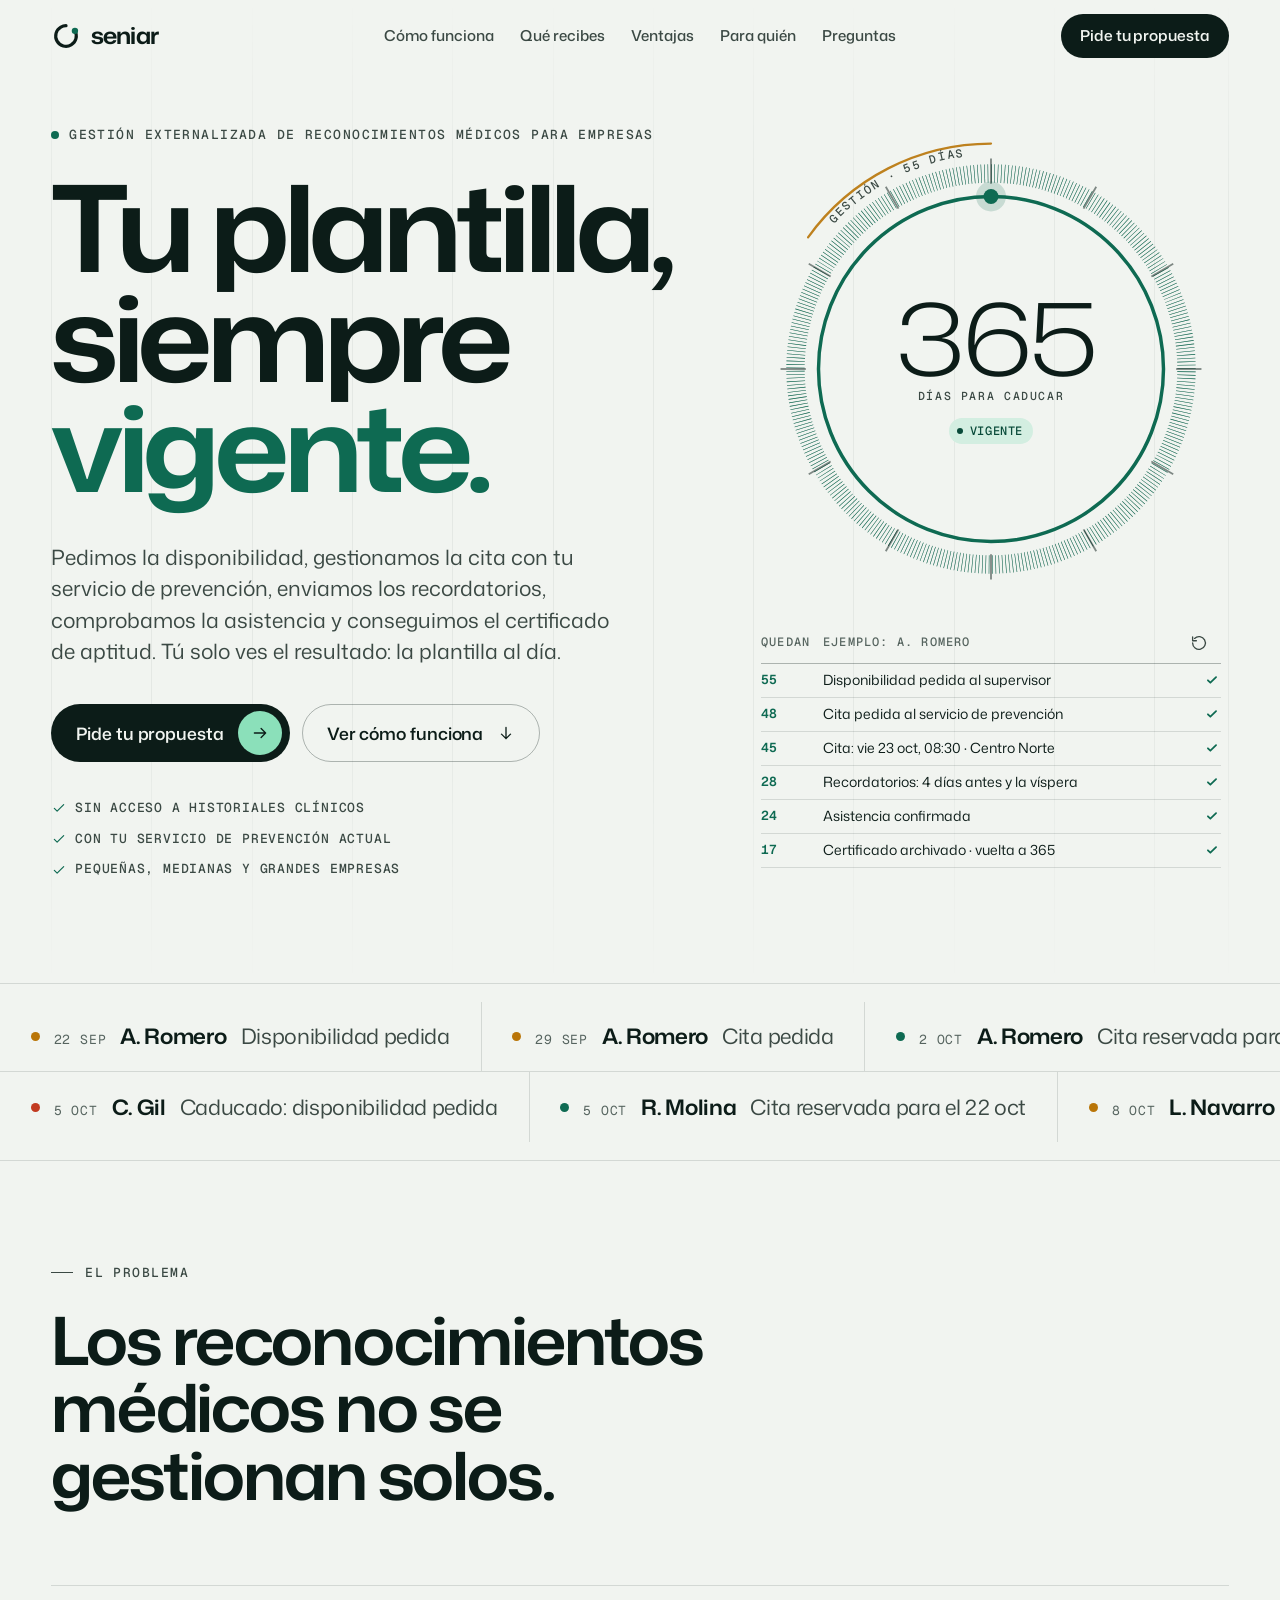
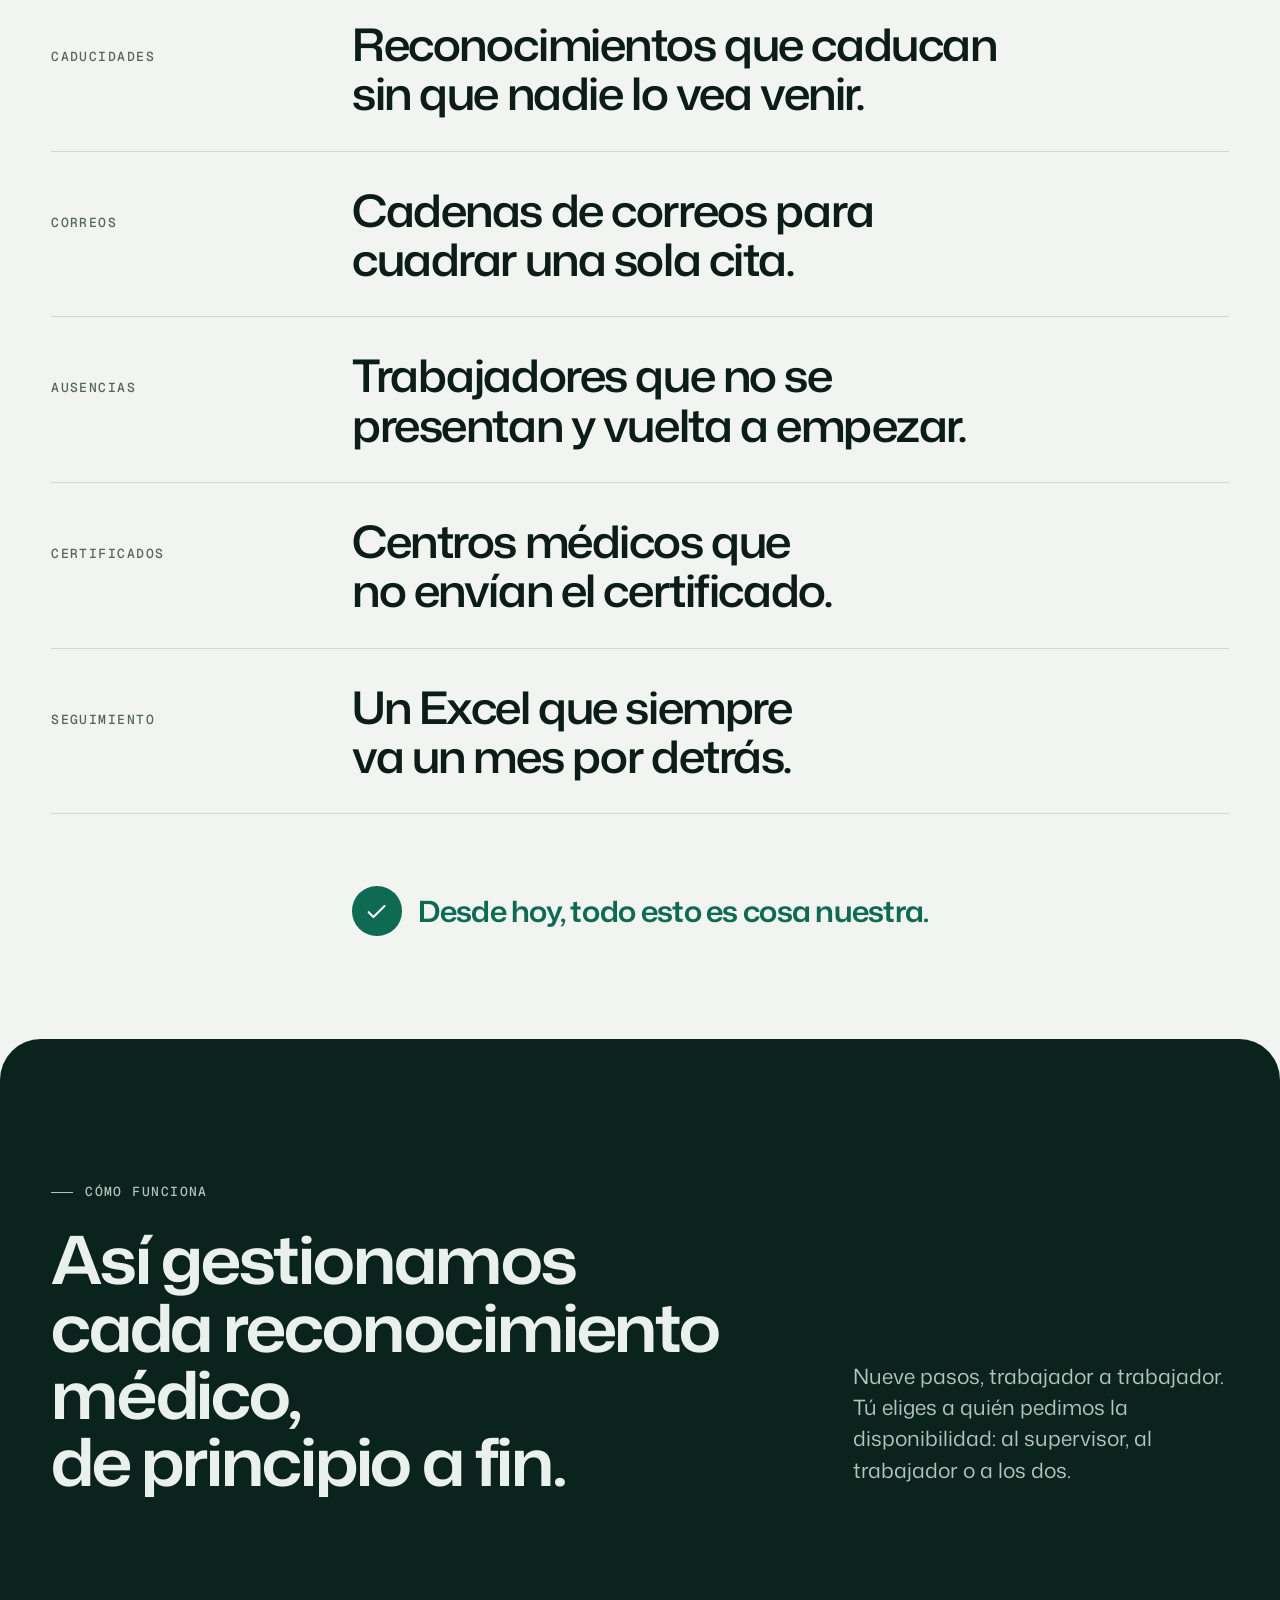
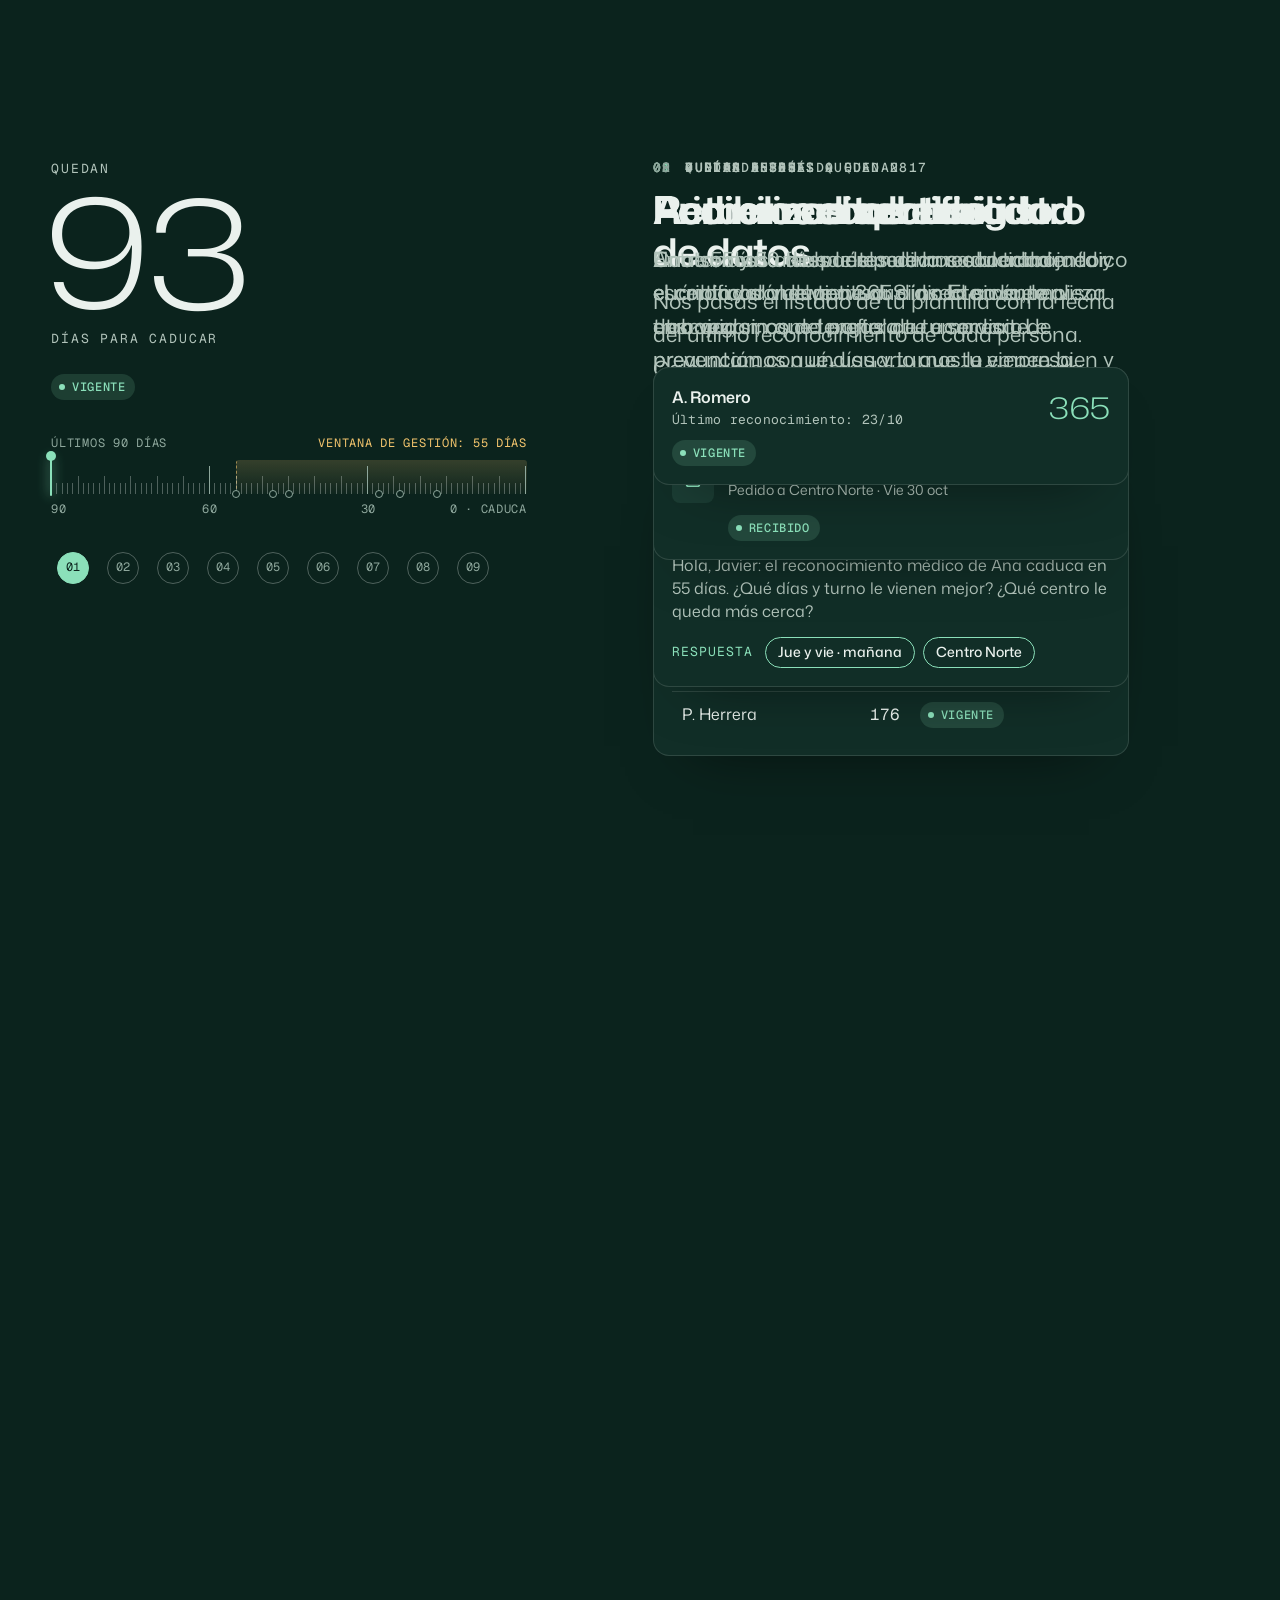
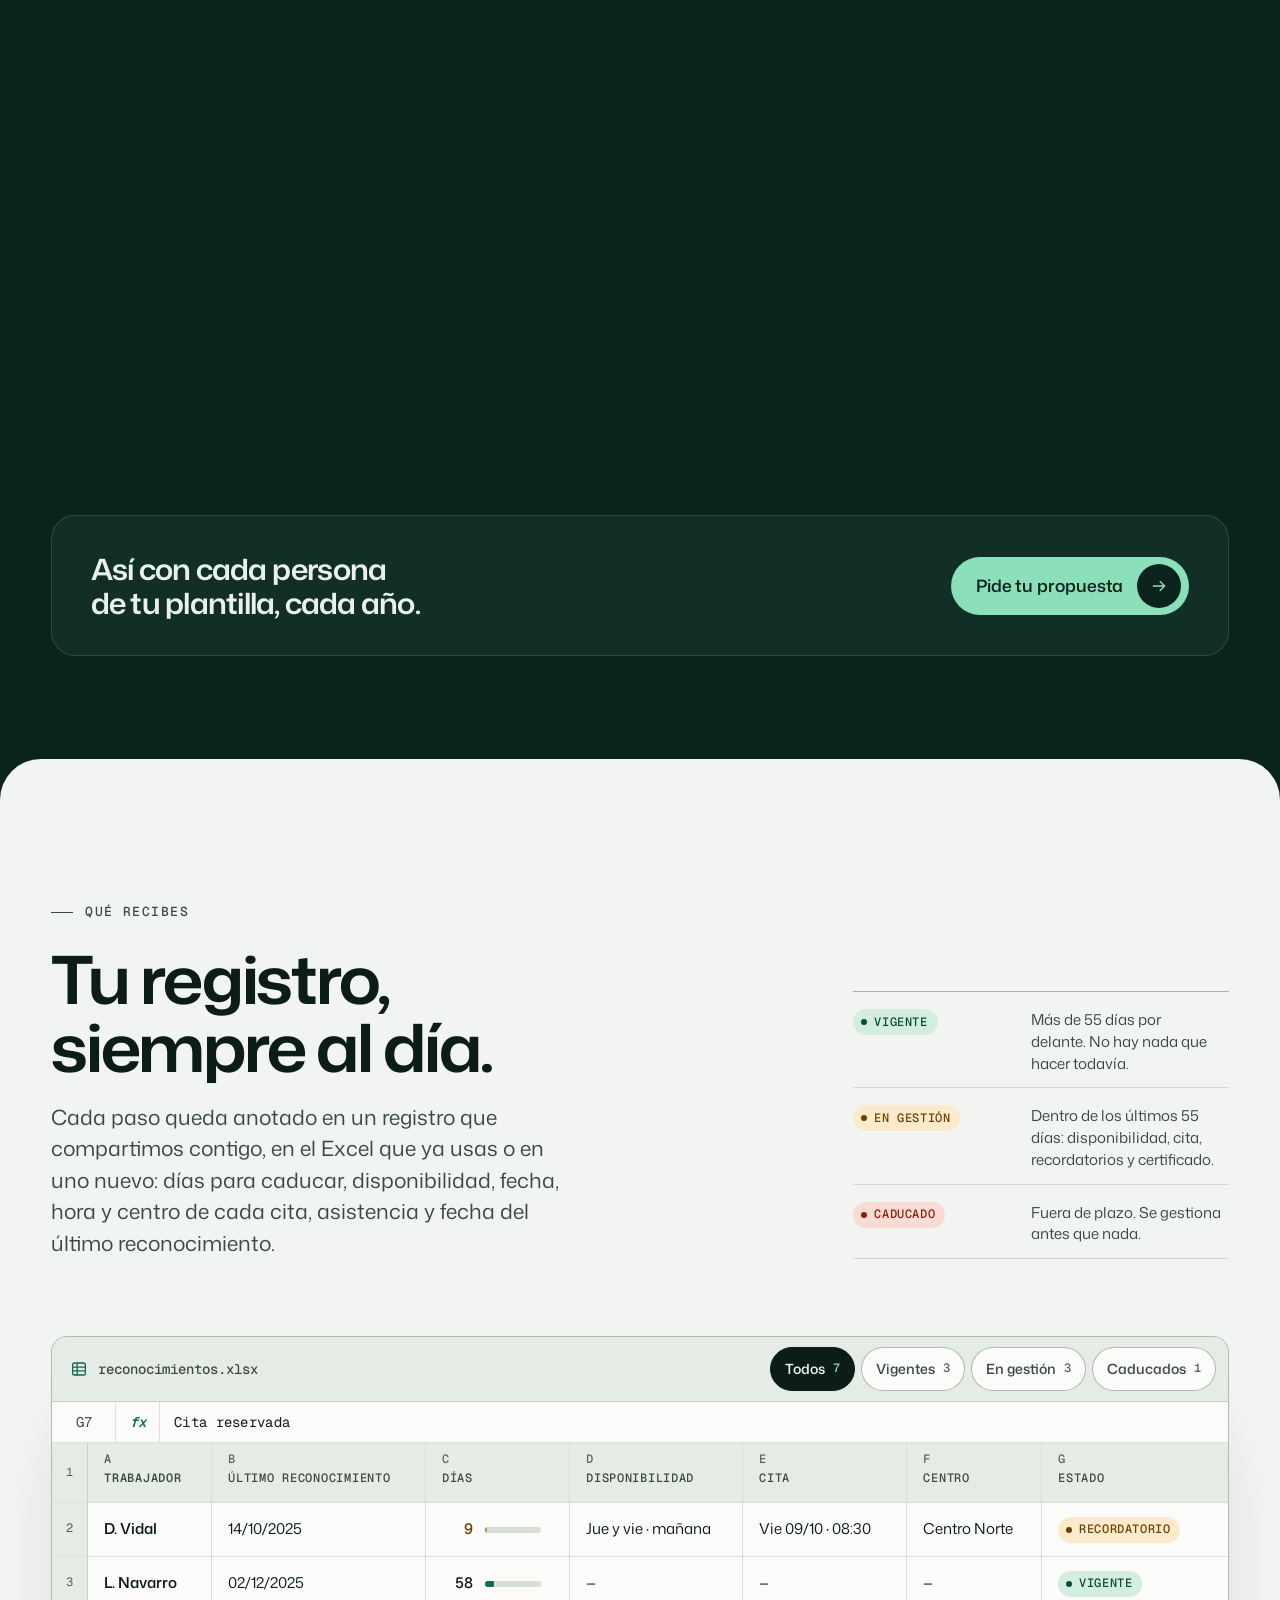
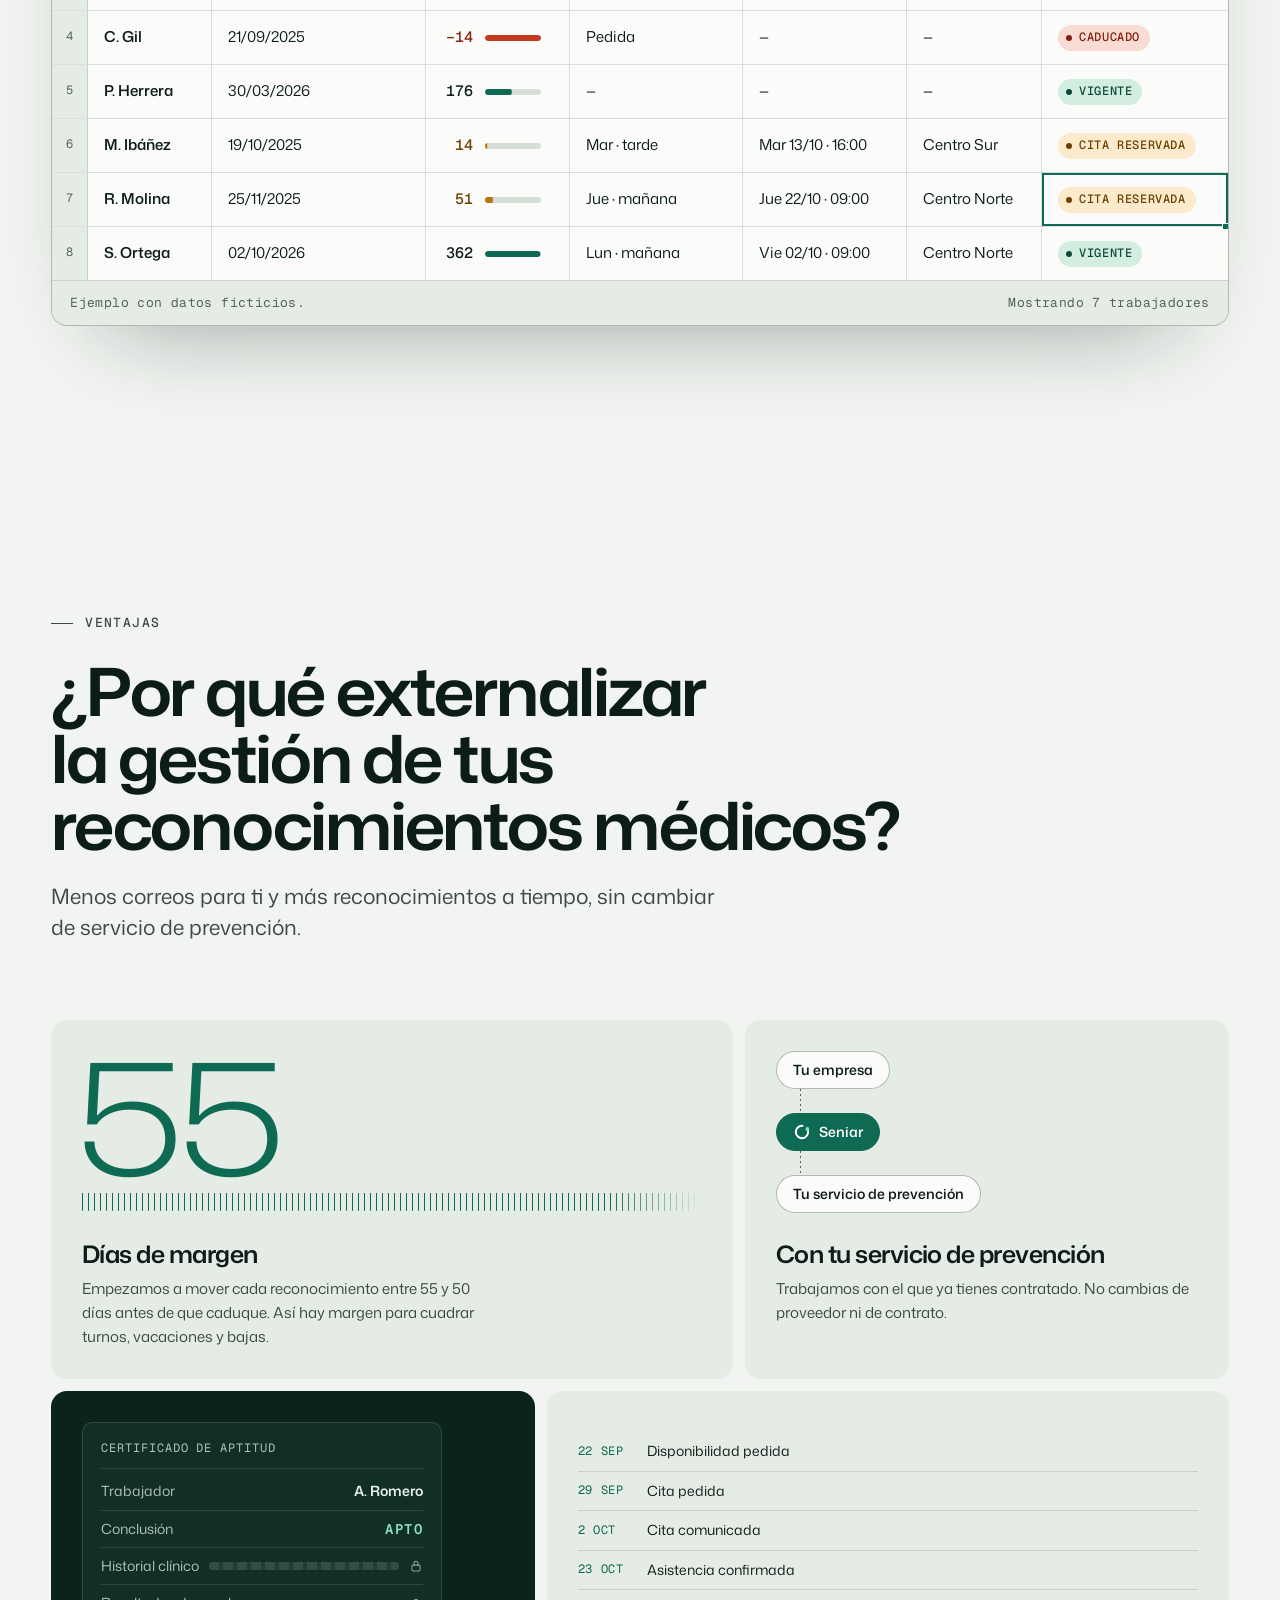
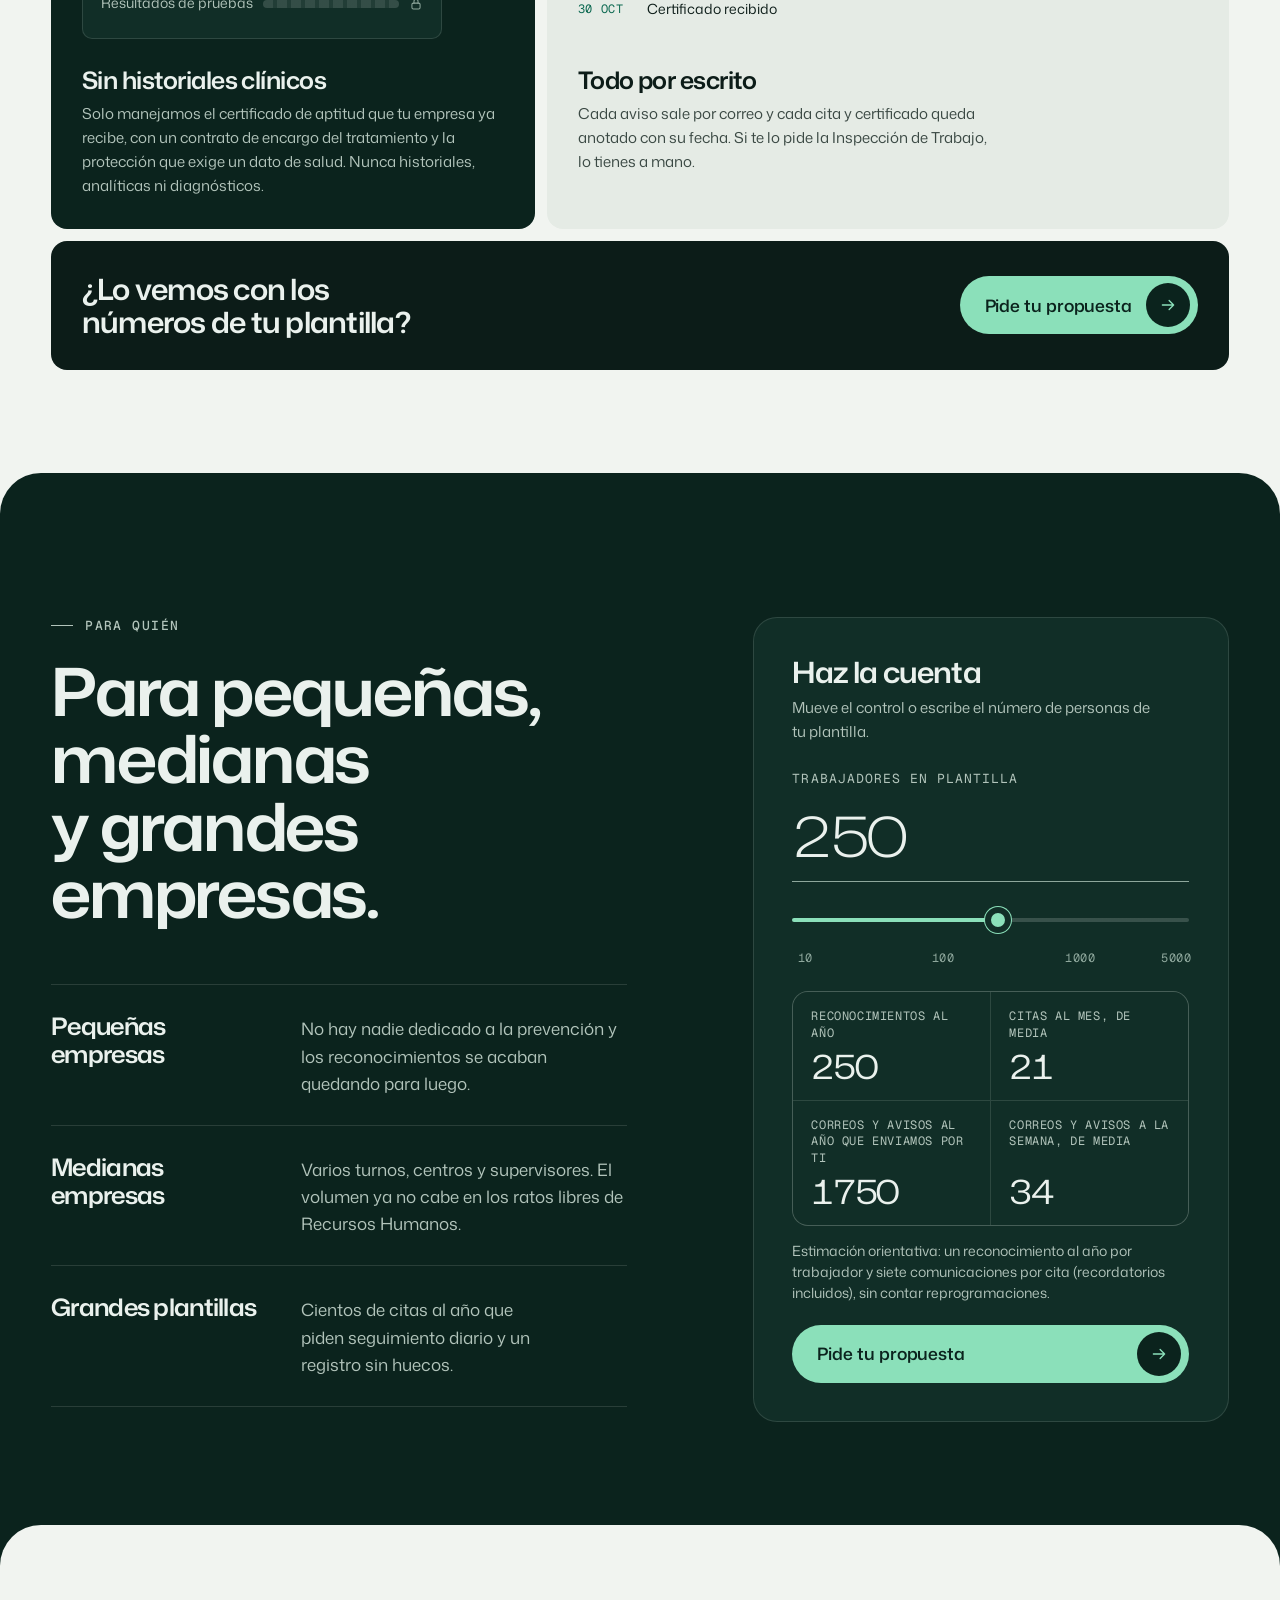
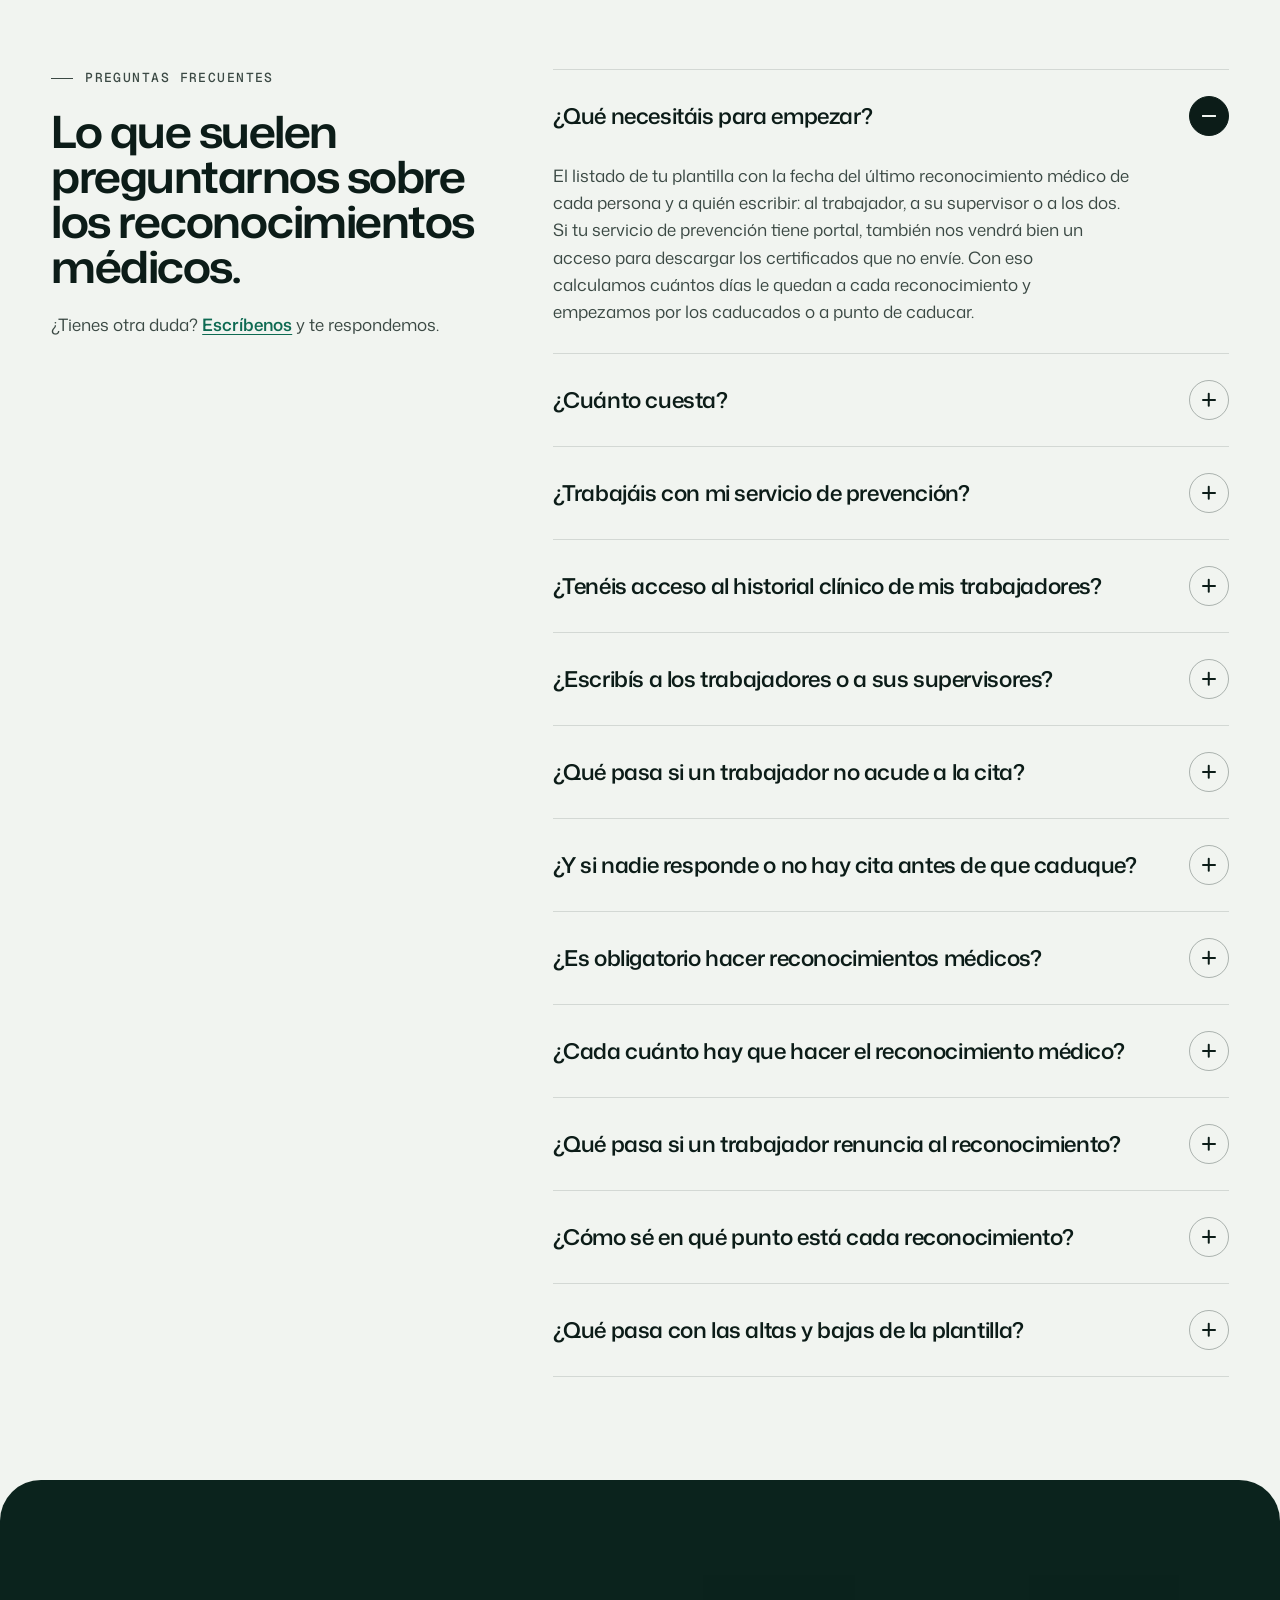
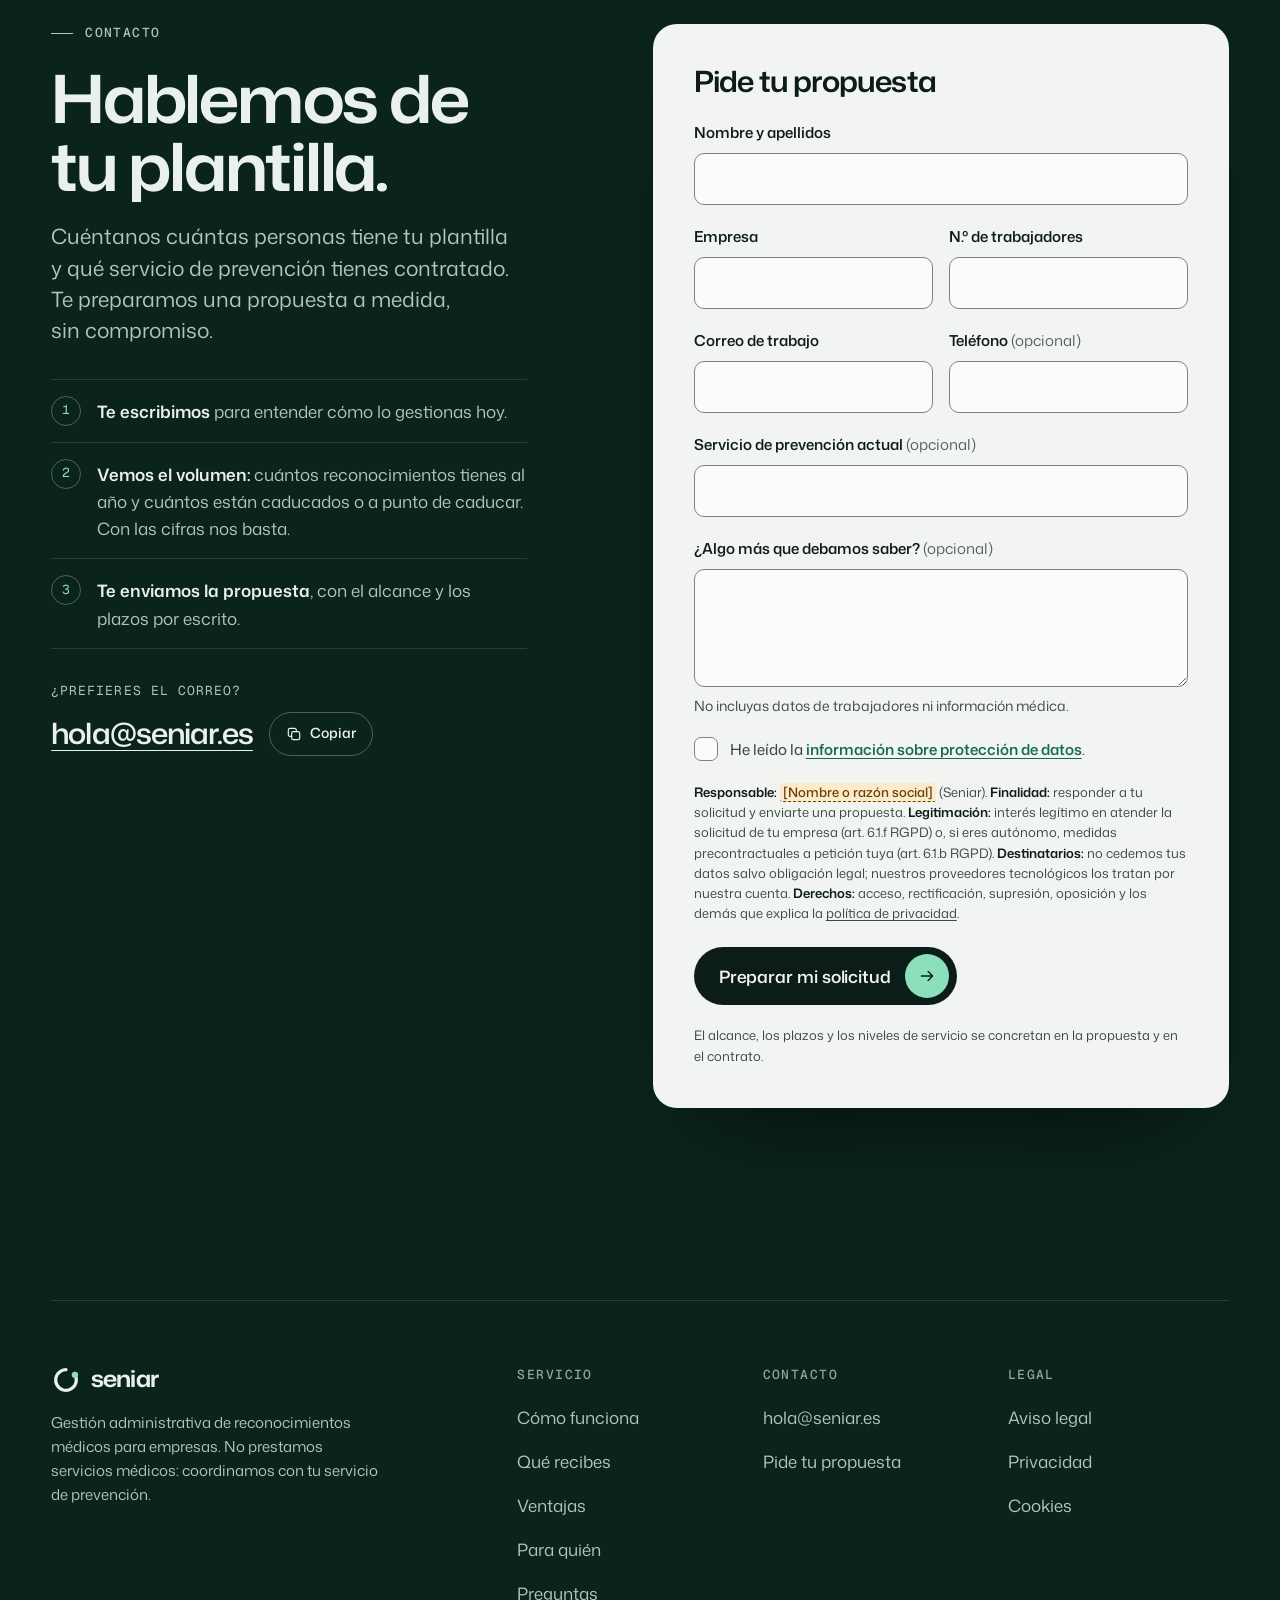
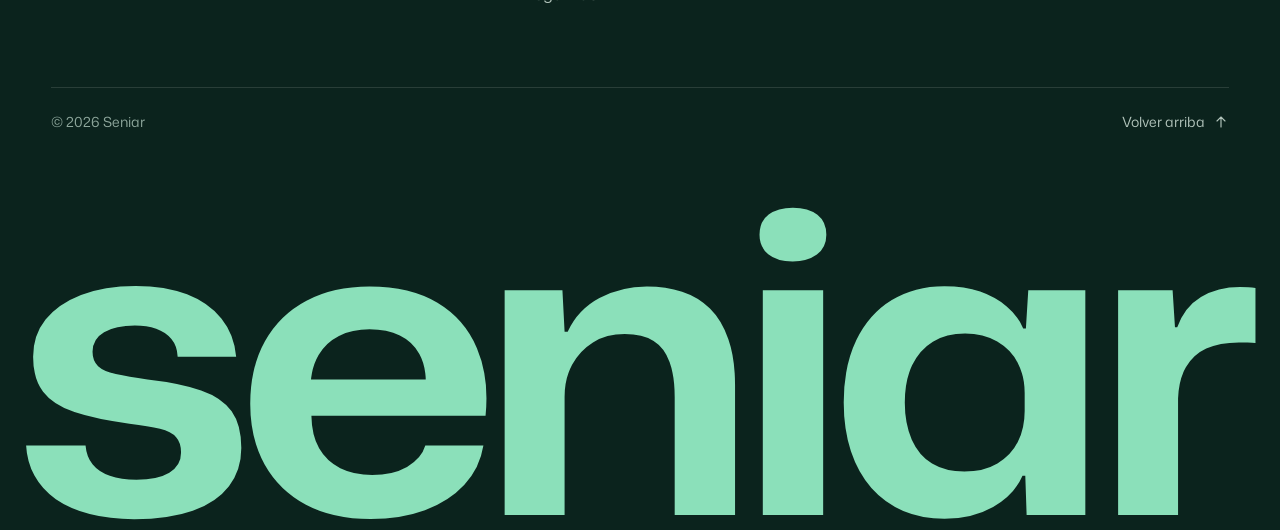
==== commit bfa0d85b: "Web Seniar v3: correcciones de la segunda ronda de revisión - Portada: orden móvil H1, entradilla, b" ====
--- a/web-reconocimientos/index.html
+++ b/web-reconocimientos/index.html
@@ -88,16 +88,16 @@
       "isPartOf": { "@id": "https://www.seniar.es/#web" },
       "about": { "@id": "https://www.seniar.es/#servicio" },
       "mainEntity": [
-        { "@type": "Question", "name": "¿Qué necesitáis para empezar?", "acceptedAnswer": { "@type": "Answer", "text": "El listado de tu plantilla con la fecha del último reconocimiento médico de cada persona y un contacto: el del trabajador, el de su supervisor o los dos. Si tu servicio de prevención tiene portal, también nos vendrá bien un acceso para descargar los certificados que no envíe. Con eso calculamos cuántos días le quedan a cada reconocimiento y empezamos por los caducados o a punto de caducar." } },
+        { "@type": "Question", "name": "¿Qué necesitáis para empezar?", "acceptedAnswer": { "@type": "Answer", "text": "El listado de tu plantilla con la fecha del último reconocimiento médico de cada persona y a quién escribir: al trabajador, a su supervisor o a los dos. Si tu servicio de prevención tiene portal, también nos vendrá bien un acceso para descargar los certificados que no envíe. Con eso calculamos cuántos días le quedan a cada reconocimiento y empezamos por los caducados o a punto de caducar." } },
         { "@type": "Question", "name": "¿Cuánto cuesta?", "acceptedAnswer": { "@type": "Answer", "text": "Depende sobre todo del número de trabajadores, que es lo que marca el volumen de citas y avisos. Cuéntanos cuántas personas tiene tu plantilla y qué servicio de prevención tienes, y te enviamos una propuesta sin compromiso. El alcance y los plazos se concretan en la propuesta y en el contrato." } },
-        { "@type": "Question", "name": "¿Trabajáis con mi servicio de prevención?", "acceptedAnswer": { "@type": "Answer", "text": "Sí, con el que ya tengas contratado, por ejemplo Quirónprevención, Cualtis o Aspy. Pedimos las citas en nombre de tu empresa; no tenemos relación comercial con ellos. No tienes que cambiar de proveedor ni de contrato." } },
-        { "@type": "Question", "name": "¿Tenéis acceso al historial médico de mis trabajadores?", "acceptedAnswer": { "@type": "Answer", "text": "No. Solo gestionamos el certificado de aptitud que tu empresa ya recibe (apto, no apto o apto con restricciones). Lo tratamos como dato de salud, por cuenta de tu empresa, con acceso restringido y con un contrato de encargo del tratamiento (artículo 28 del RGPD). Los resultados y el historial clínico quedan entre el trabajador y su servicio de prevención." } },
+        { "@type": "Question", "name": "¿Trabajáis con mi servicio de prevención?", "acceptedAnswer": { "@type": "Answer", "text": "Sí, con el que ya tengas contratado: Quirónprevención, Cualtis, Aspy u otro. Pedimos las citas en nombre de tu empresa; no tenemos relación comercial con ellos. No tienes que cambiar de proveedor ni de contrato." } },
+        { "@type": "Question", "name": "¿Tenéis acceso al historial clínico de mis trabajadores?", "acceptedAnswer": { "@type": "Answer", "text": "No. Solo gestionamos el certificado de aptitud que tu empresa ya recibe (apto, no apto o apto con restricciones). Lo tratamos como dato de salud, por cuenta de tu empresa, con acceso restringido y con un contrato de encargo del tratamiento (artículo 28 del RGPD). Los resultados y el historial clínico quedan entre el trabajador y su servicio de prevención." } },
         { "@type": "Question", "name": "¿Escribís a los trabajadores o a sus supervisores?", "acceptedAnswer": { "@type": "Answer", "text": "Como prefiera tu empresa. Podemos pedir la disponibilidad al supervisor, al trabajador o a los dos, y poner en copia a quien nos indiques: Recursos Humanos, jefes de turno o el responsable de prevención." } },
         { "@type": "Question", "name": "¿Qué pasa si un trabajador no acude a la cita?", "acceptedAnswer": { "@type": "Answer", "text": "El mismo día de la cita le pedimos que confirme si ha acudido. Si no ha podido ir, volvemos a pedir su disponibilidad y gestionamos una cita nueva." } },
-        { "@type": "Question", "name": "¿Y si nadie responde o no hay cita antes de que caduque?", "acceptedAnswer": { "@type": "Answer", "text": "Insistimos al supervisor y al trabajador. Si la fecha de caducidad se acerca sin cita, te avisamos para que puedas intervenir a tiempo." } },
+        { "@type": "Question", "name": "¿Y si nadie responde o no hay cita antes de que caduque?", "acceptedAnswer": { "@type": "Answer", "text": "Volvemos a escribir a quien corresponda: supervisor, trabajador o servicio de prevención. Si la fecha de caducidad se acerca sin cita, te avisamos para que puedas intervenir a tiempo." } },
         { "@type": "Question", "name": "¿Es obligatorio hacer reconocimientos médicos?", "acceptedAnswer": { "@type": "Answer", "text": "La Ley 31/1995 de Prevención de Riesgos Laborales (artículo 22) obliga a la empresa a garantizar la vigilancia periódica de la salud de su plantilla en función de los riesgos de cada puesto. Para el trabajador es, por regla general, voluntaria, salvo las excepciones que recoge ese mismo artículo o que fijan normas específicas." } },
-        { "@type": "Question", "name": "¿Cada cuánto hay que hacer el reconocimiento médico?", "acceptedAnswer": { "@type": "Answer", "text": "Lo marcan los protocolos de tu servicio de prevención según los riesgos de cada puesto. Lo habitual es una vez al año, pero ajustamos el contador a la periodicidad que corresponda a cada trabajador." } },
-        { "@type": "Question", "name": "¿Qué pasa si un trabajador renuncia al reconocimiento?", "acceptedAnswer": { "@type": "Answer", "text": "Si el reconocimiento es voluntario para su puesto y no quiere hacerlo, lo anotamos en el registro y te avisamos para que tu empresa gestione la renuncia con su servicio de prevención." } },
+        { "@type": "Question", "name": "¿Cada cuánto hay que hacer el reconocimiento médico?", "acceptedAnswer": { "@type": "Answer", "text": "Lo marcan los protocolos de tu servicio de prevención según los riesgos de cada puesto. Lo habitual es una revisión médica al año, pero ajustamos el contador a la periodicidad que corresponda a cada trabajador." } },
+        { "@type": "Question", "name": "¿Qué pasa si un trabajador renuncia al reconocimiento?", "acceptedAnswer": { "@type": "Answer", "text": "Si un trabajador no quiere hacerse el reconocimiento, lo anotamos en el registro y te avisamos. Tu empresa decide, con su servicio de prevención, cómo documentar la renuncia o, si para ese puesto el reconocimiento es obligatorio, cómo actuar." } },
         { "@type": "Question", "name": "¿Cómo sé en qué punto está cada reconocimiento?", "acceptedAnswer": { "@type": "Answer", "text": "Mantenemos un registro con los días que le quedan a cada reconocimiento, la disponibilidad de cada trabajador y la fecha, la hora y el centro de su cita. Lo actualizamos con cada paso y lo compartimos contigo." } },
         { "@type": "Question", "name": "¿Qué pasa con las altas y bajas de la plantilla?", "acceptedAnswer": { "@type": "Answer", "text": "Nos las comunicas y actualizamos el registro. Si necesitas que gestionemos también los reconocimientos iniciales de las nuevas incorporaciones, cuéntanoslo al pedir la propuesta." } }
       ]
@@ -173,7 +173,7 @@
     <div class="wrap hero__lines" aria-hidden="true"><i></i><i></i><i></i><i></i><i></i><i></i><i></i><i></i><i></i><i></i><i></i><i></i></div>
     <div class="wrap hero__grid">
       <h1 class="hero__heading" id="hero-title">
-        <span class="eyebrow eyebrow--dot hero__eyebrow"><span class="pulse" aria-hidden="true"></span>Gestión de reconocimientos médicos para empresas</span><span class="visually-hidden">. </span>
+        <span class="eyebrow eyebrow--dot hero__eyebrow"><span class="pulse" aria-hidden="true"></span><span>Gestión externalizada de reconocimientos médicos para empresas</span></span><span class="visually-hidden">. </span>
         <span class="hero__title">
           <span class="mask" style="--i:0"><span>Tu plantilla,</span></span>
           <span class="mask" style="--i:1"><span>siempre</span></span>
@@ -181,19 +181,27 @@
         </span>
       </h1>
 
+      <p class="hero__lead">Pedimos la disponibilidad, gestionamos la cita con tu servicio de prevención, enviamos los recordatorios, comprobamos la asistencia y conseguimos el certificado de aptitud. Tú solo ves el resultado: la plantilla al día.</p>
+      <div class="hero__actions">
+        <a class="btn btn--solid btn--lg" href="#solicitud" data-magnetic><span>Pide tu propuesta</span><span class="btn__icon" aria-hidden="true"><svg><use href="#i-arrow"/></svg><svg><use href="#i-arrow"/></svg></span></a>
+        <a class="btn btn--line btn--lg" href="#como-funciona"><span>Ver cómo funciona</span><svg class="btn__trail" aria-hidden="true"><use href="#i-arrow-down"/></svg></a>
+      </div>
+      <ul class="hero__proof" role="list">
+        <li><svg aria-hidden="true"><use href="#i-check"/></svg>Sin acceso a historiales clínicos</li>
+        <li><svg aria-hidden="true"><use href="#i-check"/></svg>Con tu servicio de prevención actual</li>
+        <li><svg aria-hidden="true"><use href="#i-check"/></svg>Pequeñas, medianas y grandes empresas</li>
+      </ul>
+
       <figure class="hero__visual" data-hero aria-labelledby="hero-fig">
         <div class="dial" data-dial data-state="ok" aria-hidden="true">
           <svg class="dial__svg" viewBox="0 0 400 400" focusable="false">
             <defs>
-              <mask id="dial-mask" maskUnits="userSpaceOnUse" x="-20" y="-20" width="440" height="440">
-                <circle class="dial__mask" cx="200" cy="200" r="170" pathLength="365"/>
-              </mask>
               <path id="dial-text-path" d="M 49.04 91.34 A 186 186 0 0 1 200 14"/>
             </defs>
             <circle class="dial__window" cx="200" cy="200" r="196" pathLength="365" transform="rotate(-90 200 200)"/>
             <text class="dial__window-label"><textPath href="#dial-text-path" startOffset="50%" text-anchor="middle">GESTIÓN · 55 DÍAS</textPath></text>
             <circle class="dial__ticks" cx="200" cy="200" r="170" pathLength="365" transform="rotate(-90 200 200)"/>
-            <circle class="dial__ticks dial__ticks--on" cx="200" cy="200" r="170" pathLength="365" transform="rotate(-90 200 200)" mask="url(#dial-mask)"/>
+            <circle class="dial__ticks dial__ticks--on" cx="200" cy="200" r="170" pathLength="365" transform="rotate(-90 200 200)" data-dial-ticks/>
             <g class="dial__months">
               <line x1="200" y1="39" x2="200" y2="17"/><line x1="280.5" y1="60.57" x2="291.5" y2="41.52"/><line x1="339.43" y1="119.5" x2="358.48" y2="108.5"/><line x1="361" y1="200" x2="383" y2="200"/><line x1="339.43" y1="280.5" x2="358.48" y2="291.5"/><line x1="280.5" y1="339.43" x2="291.5" y2="358.48"/><line x1="200" y1="361" x2="200" y2="383"/><line x1="119.5" y1="339.43" x2="108.5" y2="358.48"/><line x1="60.57" y1="280.5" x2="41.52" y2="291.5"/><line x1="39" y1="200" x2="17" y2="200"/><line x1="60.57" y1="119.5" x2="41.52" y2="108.5"/><line x1="119.5" y1="60.57" x2="108.5" y2="41.52"/>
             </g>
@@ -205,35 +213,29 @@
           <div class="dial__center">
             <span class="dial__num" data-dial-num>365</span>
             <span class="dial__unit">días para caducar</span>
-            <span class="chip chip--state" data-dial-chip>Vigente</span>
-          </div>
-        </div>
-
-        <ol class="readout" role="list" aria-hidden="true" data-readout>
-          <li data-line="0"><span class="readout__day">D−55</span><span class="readout__text">Disponibilidad pedida al supervisor</span></li>
-          <li data-line="1"><span class="readout__day">D−48</span><span class="readout__text">Cita pedida al servicio de prevención</span></li>
-          <li data-line="2"><span class="readout__day">D−45</span><span class="readout__text">Cita: vie 23 oct, 08:30 · Centro Norte</span></li>
-          <li data-line="3"><span class="readout__day">D−28</span><span class="readout__text">Recordatorios: 4 días antes y la víspera</span></li>
-          <li data-line="4"><span class="readout__day">D−24</span><span class="readout__text">Asistencia confirmada</span></li>
-          <li data-line="5"><span class="readout__day">D−17</span><span class="readout__text">Certificado archivado · vuelta a 365</span></li>
-        </ol>
-
-        <button class="replay" type="button" aria-label="Ver otra vez la animación del ciclo" data-replay hidden>
-          <svg aria-hidden="true"><use href="#i-replay"/></svg>
-        </button>
+            <span class="chip chip--state" data-dial-chip data-chip-state="ok">Vigente</span>
+          </div>
+        </div>
+
+        <div class="readout-box">
+          <div class="readout__head">
+            <span aria-hidden="true">Quedan</span>
+            <span aria-hidden="true">Ejemplo: A. Romero</span>
+            <button class="replay" type="button" aria-label="Ver otra vez la animación del ciclo" data-replay>
+              <svg aria-hidden="true"><use href="#i-replay"/></svg>
+            </button>
+          </div>
+          <ol class="readout" role="list" aria-hidden="true" data-readout>
+            <li data-line="0"><span class="readout__day">55</span><span class="readout__text">Disponibilidad pedida al supervisor</span></li>
+            <li data-line="1"><span class="readout__day">48</span><span class="readout__text">Cita pedida al servicio de prevención</span></li>
+            <li data-line="2"><span class="readout__day">45</span><span class="readout__text">Cita: vie 23 oct, 08:30 · Centro Norte</span></li>
+            <li data-line="3"><span class="readout__day">28</span><span class="readout__text">Recordatorios: 4 días antes y la víspera</span></li>
+            <li data-line="4"><span class="readout__day">24</span><span class="readout__text">Asistencia confirmada</span></li>
+            <li data-line="5"><span class="readout__day">17</span><span class="readout__text">Certificado archivado · vuelta a 365</span></li>
+          </ol>
+        </div>
         <figcaption class="visually-hidden" id="hero-fig">Ejemplo de un ciclo: el contador de un reconocimiento médico baja hasta 55 días, se piden la disponibilidad y la cita, se envían los recordatorios, se confirma la asistencia, se archiva el certificado y el contador vuelve a 365 días.</figcaption>
       </figure>
-
-      <p class="hero__lead">Pedimos la disponibilidad, gestionamos la cita con tu servicio de prevención, enviamos los recordatorios, comprobamos la asistencia y conseguimos el certificado de aptitud. Tú solo ves la plantilla al día.</p>
-      <div class="hero__actions">
-        <a class="btn btn--solid btn--lg" href="#solicitud" data-magnetic><span>Pide tu propuesta</span><span class="btn__icon" aria-hidden="true"><svg><use href="#i-arrow"/></svg><svg><use href="#i-arrow"/></svg></span></a>
-        <a class="btn btn--line btn--lg" href="#como-funciona"><span>Ver cómo funciona</span><svg class="btn__trail" aria-hidden="true"><use href="#i-arrow-down"/></svg></a>
-      </div>
-      <ul class="hero__proof" role="list">
-        <li><svg aria-hidden="true"><use href="#i-check"/></svg>Sin acceso a historiales médicos</li>
-        <li><svg aria-hidden="true"><use href="#i-check"/></svg>Con tu servicio de prevención actual</li>
-        <li><svg aria-hidden="true"><use href="#i-check"/></svg>Pequeñas, medianas y grandes empresas</li>
-      </ul>
     </div>
   </section>
 
@@ -249,11 +251,11 @@
     </div>
     <div class="ticker__row" data-ticker="1">
       <span class="tick"><i class="tick__dot tick__dot--late"></i><span class="tick__date">5 oct</span><span class="tick__who">C. Gil</span><span class="tick__what">Caducado: disponibilidad pedida</span></span>
+      <span class="tick"><i class="tick__dot tick__dot--ok"></i><span class="tick__date">5 oct</span><span class="tick__who">R. Molina</span><span class="tick__what">Cita reservada para el 22 oct</span></span>
+      <span class="tick"><i class="tick__dot tick__dot--warn"></i><span class="tick__date">8 oct</span><span class="tick__who">L. Navarro</span><span class="tick__what">Disponibilidad pedida</span></span>
       <span class="tick"><i class="tick__dot tick__dot--ok"></i><span class="tick__date">13 oct</span><span class="tick__who">M. Ibáñez</span><span class="tick__what">Asistencia confirmada</span></span>
       <span class="tick"><i class="tick__dot tick__dot--warn"></i><span class="tick__date">14 oct</span><span class="tick__who">J. Soto</span><span class="tick__what">No acudió: nueva cita en curso</span></span>
       <span class="tick"><i class="tick__dot tick__dot--ok"></i><span class="tick__date">20 oct</span><span class="tick__who">M. Ibáñez</span><span class="tick__what">Certificado descargado del portal</span></span>
-      <span class="tick"><i class="tick__dot tick__dot--ok"></i><span class="tick__date">21 oct</span><span class="tick__who">R. Molina</span><span class="tick__what">Cita reservada para el 22 oct</span></span>
-      <span class="tick"><i class="tick__dot tick__dot--warn"></i><span class="tick__date">26 oct</span><span class="tick__who">L. Navarro</span><span class="tick__what">Disponibilidad pedida</span></span>
     </div>
   </div>
 
@@ -297,7 +299,7 @@
       <header class="section-head section-head--split">
         <div>
           <p class="eyebrow" data-reveal>Cómo funciona</p>
-          <h2 class="h2" id="process-title" data-split>Así gestionamos cada reconocimiento médico, de principio a fin.</h2>
+          <h2 class="h2" id="process-title" data-split>Así gestionamos cada reconocimiento médico, de&nbsp;principio&nbsp;a&nbsp;fin.</h2>
         </div>
         <p class="lead" data-reveal>Nueve pasos, trabajador a trabajador. Tú eliges a quién pedimos la disponibilidad: al supervisor, al trabajador o a los dos.</p>
       </header>
@@ -308,10 +310,10 @@
             <div class="panel__count" aria-hidden="true">
               <p class="panel__label">Quedan</p>
               <p class="panel__num" data-count>90</p>
-              <p class="panel__unit">días para caducar</p>
+              <p class="panel__unit">días<span class="panel__unit-more"> para caducar</span></p>
             </div>
             <div class="panel__meta" aria-hidden="true">
-              <span class="chip chip--state" data-panel-chip>Vigente</span>
+              <span class="chip chip--state" data-panel-chip data-chip-state="ok">Vigente</span>
               <p class="panel__step"><span class="panel__index"><span data-panel-index>01</span>/09</span><span class="panel__title" data-panel-title>Recibimos tu base de datos</span></p>
             </div>
             <div class="ruler" aria-hidden="true" data-ruler>
@@ -327,7 +329,7 @@
                 <span class="ruler__mark" style="--at:.8111" data-mark="17"></span>
                 <div class="ruler__head" data-ruler-head></div>
               </div>
-              <div class="ruler__labels"><span>90</span><span>60</span><span>30</span><span>0 · caduca</span></div>
+              <div class="ruler__labels"><span style="--at:0">90</span><span style="--at:.3333">60</span><span style="--at:.6667">30</span><span style="--at:1">0<span class="ruler__cad"> · caduca</span></span></div>
             </div>
             <ol class="panel__dots" role="list" aria-label="Ir a un paso" data-dots>
               <li><button type="button" data-goto="0" aria-label="Paso 1: Recibimos tu base de datos"><span>01</span></button></li>
@@ -345,7 +347,7 @@
           <div class="steps-wrap">
             <span class="steps__line" aria-hidden="true"><span class="steps__fill" data-steps-fill></span></span>
             <ol class="steps" role="list">
-              <li class="step" data-step data-day="90" data-chip="Vigente" data-title="Recibimos tu base de datos">
+              <li class="step" data-step data-day="90" data-chip="Vigente" data-chip-state="ok" data-title="Recibimos tu base de datos">
                 <p class="step__meta"><span class="step__num">01</span><span class="step__tag">Punto de partida</span></p>
                 <h3 class="step__title">Recibimos tu base de datos</h3>
                 <p class="step__text">Nos pasas el listado de tu plantilla con la fecha del último reconocimiento de cada persona. Calculamos cuántos días le quedan a cada reconocimiento y detectamos los caducados o a punto de caducar.</p>
@@ -365,7 +367,7 @@
                   </div>
                 </div>
               </li>
-              <li class="step" data-step data-day="55" data-chip="En gestión" data-title="Pedimos disponibilidad">
+              <li class="step" data-step data-day="55" data-chip="Disponibilidad pedida" data-chip-state="warn" data-title="Pedimos disponibilidad">
                 <p class="step__meta"><span class="step__num">02</span><span class="step__tag">Quedan 55 días</span></p>
                 <h3 class="step__title">Pedimos disponibilidad</h3>
                 <p class="step__text">Entre 55 y 50 días antes de la caducidad escribimos al supervisor o directamente al trabajador, como prefiera tu empresa. Le preguntamos qué días y turnos le vienen bien y qué centro médico le queda más cómodo.</p>
@@ -378,7 +380,7 @@
                   <p class="mail__reply"><span class="mail__reply-label">Respuesta</span><span class="pill">Jue y vie · mañana</span><span class="pill">Centro Norte</span></p>
                 </div>
               </li>
-              <li class="step" data-step data-day="48" data-chip="Cita pedida" data-title="Pedimos la cita">
+              <li class="step" data-step data-day="48" data-chip="Cita pedida" data-chip-state="warn" data-title="Pedimos la cita">
                 <p class="step__meta"><span class="step__num">03</span><span class="step__tag">Quedan 48 días</span></p>
                 <h3 class="step__title">Pedimos la cita</h3>
                 <p class="step__text">Con esa disponibilidad pedimos la cita al servicio de prevención ajeno que ya tienes contratado. Si tarda en llegar, insistimos.</p>
@@ -396,10 +398,10 @@
                   </ol>
                 </div>
               </li>
-              <li class="step" data-step data-day="45" data-chip="Cita reservada" data-title="Comunicamos la cita">
+              <li class="step" data-step data-day="45" data-chip="Cita reservada" data-chip-state="ok" data-title="Comunicamos la cita">
                 <p class="step__meta"><span class="step__num">04</span><span class="step__tag">Quedan 45 días</span></p>
                 <h3 class="step__title">Comunicamos la cita</h3>
-                <p class="step__text">Enviamos al trabajador la fecha, la hora y el centro, con copia a su supervisor y a quien nos indiques: Recursos Humanos, jefe de turno o prevención.</p>
+                <p class="step__text">Enviamos al trabajador la fecha, la hora y el centro, con copia a su supervisor y a quien nos indiques: Recursos Humanos, el jefe de turno o el responsable de prevención.</p>
                 <div class="artifact artifact--ticket">
                   <p class="ticket__date"><span class="ticket__day">23</span><span class="ticket__month">oct</span></p>
                   <div class="ticket__info">
@@ -409,8 +411,8 @@
                   </div>
                 </div>
               </li>
-              <li class="step" data-step data-day="28" data-chip="Recordatorio enviado" data-title="Primer recordatorio">
-                <p class="step__meta"><span class="step__num">05</span><span class="step__tag">4 días antes de la cita · quedan 28</span></p>
+              <li class="step step--opt" data-step data-day="28" data-chip="Recordatorio enviado" data-chip-state="warn" data-title="Primer recordatorio">
+                <p class="step__meta"><span class="step__num">05</span><span class="step__tag">4 días antes · quedan 28</span></p>
                 <h3 class="step__title">Primer recordatorio</h3>
                 <p class="step__text">Cuatro días antes le recordamos al trabajador cuándo y dónde tiene que ir, con su supervisor en copia.</p>
                 <div class="artifact artifact--notice">
@@ -419,7 +421,7 @@
                   <span class="notice__when">Lun 19 oct</span>
                 </div>
               </li>
-              <li class="step" data-step data-day="25" data-chip="Recordatorio enviado" data-title="Segundo recordatorio">
+              <li class="step step--opt" data-step data-day="25" data-chip="Recordatorio enviado" data-chip-state="warn" data-title="Segundo recordatorio">
                 <p class="step__meta"><span class="step__num">06</span><span class="step__tag">La víspera · quedan 25</span></p>
                 <h3 class="step__title">Segundo recordatorio</h3>
                 <p class="step__text">El día anterior enviamos un último aviso, para que nadie se acuerde de la cita cuando ya es tarde.</p>
@@ -429,8 +431,8 @@
                   <span class="notice__when">Jue 22 oct</span>
                 </div>
               </li>
-              <li class="step" data-step data-day="24" data-chip="Asistencia confirmada" data-title="Confirmamos la asistencia">
-                <p class="step__meta"><span class="step__num">07</span><span class="step__tag">El día de la cita · quedan 24</span></p>
+              <li class="step" data-step data-day="24" data-chip="Asistencia confirmada" data-chip-state="ok" data-title="Confirmamos la asistencia">
+                <p class="step__meta"><span class="step__num">07</span><span class="step__tag">Día de la cita · quedan 24</span></p>
                 <h3 class="step__title">Confirmamos la asistencia</h3>
                 <p class="step__text">Ese mismo día le pedimos que confirme con un clic si ha acudido. Si no ha podido ir, volvemos a pedir su disponibilidad y gestionamos una cita nueva.</p>
                 <div class="artifact artifact--confirm" data-confirm>
@@ -442,17 +444,17 @@
                   <p class="confirm__result" aria-live="polite" data-confirm-result>Pruébalo: así lo ve el trabajador.</p>
                 </div>
               </li>
-              <li class="step" data-step data-day="17" data-chip="Certificado pedido" data-title="Pedimos el certificado">
+              <li class="step" data-step data-day="17" data-chip="Certificado recibido" data-chip-state="ok" data-title="Pedimos el certificado">
                 <p class="step__meta"><span class="step__num">08</span><span class="step__tag">7 días después · quedan 17</span></p>
                 <h3 class="step__title">Pedimos el certificado</h3>
-                <p class="step__text">Una semana después pedimos al centro médico el certificado de aptitud. Si no lo envía, lo descargamos del portal de tu servicio de prevención con el acceso de tu empresa.</p>
+                <p class="step__text">Una semana después pedimos al centro médico el certificado de aptitud. Si no lo envía, lo descargamos del portal de tu servicio de prevención con un usuario que tu empresa nos autorice.</p>
                 <div class="artifact artifact--doc">
                   <span class="doc__icon" aria-hidden="true"><svg><use href="#i-file"/></svg></span>
                   <div class="doc__body"><p class="doc__title">Certificado de aptitud · A. Romero</p><p>Pedido a Centro Norte · Vie 30 oct</p></div>
                   <span class="chip chip--ok">Recibido</span>
                 </div>
               </li>
-              <li class="step" data-step data-day="365" data-chip="Vigente" data-title="Actualizamos el registro">
+              <li class="step step--opt" data-step data-day="365" data-chip="Vigente" data-chip-state="ok" data-title="Actualizamos el registro">
                 <p class="step__meta"><span class="step__num">09</span><span class="step__tag">Vuelta a 365</span></p>
                 <h3 class="step__title">Actualizamos el registro</h3>
                 <p class="step__text">Anotamos la fecha del nuevo reconocimiento y el contador vuelve a 365 días. El ciclo empieza otra vez, sin que tengas que acordarte.</p>
@@ -477,12 +479,17 @@
   <!-- Qué recibes -->
   <section class="section section--sheet ledger" id="registro" aria-labelledby="ledger-title">
     <div class="wrap">
-      <header class="section-head section-head--split">
-        <div>
+      <header class="section-head section-head--ledger">
+        <div class="section-head__main">
           <p class="eyebrow" data-reveal>Qué recibes</p>
           <h2 class="h2" id="ledger-title" data-split>Tu registro, siempre al día.</h2>
-        </div>
-        <p class="lead" data-reveal>Cada paso queda anotado en un registro que compartimos contigo, en el Excel que ya usas o en uno nuevo: días para caducar, disponibilidad, fecha, hora y centro de cada cita, asistencia y fecha del último reconocimiento.</p>
+          <p class="lead" data-reveal>Cada paso queda anotado en un registro que compartimos contigo, en el Excel que ya usas o en uno nuevo: días para caducar, disponibilidad, fecha, hora y centro de cada cita, asistencia y fecha del último reconocimiento.</p>
+        </div>
+        <dl class="legend" data-reveal>
+          <div><dt><span class="chip chip--ok">Vigente</span></dt><dd>Más de 55 días por delante. No hay nada que hacer todavía.</dd></div>
+          <div><dt><span class="chip chip--warn">En gestión</span></dt><dd>Dentro de los últimos 55 días: disponibilidad, cita, recordatorios y certificado.</dd></div>
+          <div><dt><span class="chip chip--late">Caducado</span></dt><dd>Fuera de plazo. Se gestiona antes que nada.</dd></div>
+        </dl>
       </header>
 
       <div class="sheet" data-sheet data-reveal>
@@ -506,7 +513,7 @@
             <thead>
               <tr>
                 <th scope="col" data-col="A">Trabajador</th>
-                <th scope="col" data-col="B" class="col-b">Último RM</th>
+                <th scope="col" data-col="B" class="col-b">Último reconocimiento</th>
                 <th scope="col" data-col="C">Días</th>
                 <th scope="col" data-col="D" class="col-d">Disponibilidad</th>
                 <th scope="col" data-col="E" class="col-e">Cita</th>
@@ -516,13 +523,13 @@
             </thead>
             <tbody>
               <tr data-state="warn">
-                <td>A. Romero</td>
+                <td>D. Vidal</td>
                 <td class="col-b">14/10/2025</td>
                 <td class="days is-selected"><span class="days__n" data-days="9">9</span><span class="days__bar" style="--v:.03"></span></td>
                 <td class="col-d">Jue y vie · mañana</td>
                 <td class="col-e">Vie 09/10 · 08:30</td>
                 <td class="col-f">Centro Norte</td>
-                <td><span class="chip chip--warn">Recordatorio</span></td>
+                <td><span class="chip chip--warn">Recordatorio</span><span class="state__sub">09/10 · 08:30</span></td>
               </tr>
               <tr data-state="ok">
                 <td>L. Navarro</td>
@@ -540,7 +547,7 @@
                 <td class="col-d">Pedida</td>
                 <td class="col-e">—</td>
                 <td class="col-f">—</td>
-                <td><span class="chip chip--late">Caducado</span></td>
+                <td><span class="chip chip--late">Caducado</span><span class="state__sub">Sin cita</span></td>
               </tr>
               <tr data-state="ok">
                 <td>P. Herrera</td>
@@ -558,7 +565,7 @@
                 <td class="col-d">Mar · tarde</td>
                 <td class="col-e">Mar 13/10 · 16:00</td>
                 <td class="col-f">Centro Sur</td>
-                <td><span class="chip chip--warn">Cita reservada</span></td>
+                <td><span class="chip chip--warn">Cita reservada</span><span class="state__sub">13/10 · 16:00</span></td>
               </tr>
               <tr data-state="warn" data-live>
                 <td>R. Molina</td>
@@ -567,7 +574,7 @@
                 <td class="col-d" data-live-disp>Pendiente</td>
                 <td class="col-e" data-live-cita>—</td>
                 <td class="col-f" data-live-centro>—</td>
-                <td data-live-state><span class="chip chip--warn" data-live-chip>Disp. pedida</span></td>
+                <td data-live-state><span class="chip chip--warn" data-live-chip>Disp. pedida</span><span class="state__sub" data-live-sub>Sin cita</span></td>
               </tr>
               <tr data-state="ok">
                 <td>S. Ortega</td>
@@ -589,11 +596,9 @@
   <!-- Ventajas -->
   <section class="section reasons" id="ventajas" aria-labelledby="reasons-title">
     <div class="wrap">
-      <header class="section-head section-head--split">
-        <div>
-          <p class="eyebrow" data-reveal>Ventajas</p>
-          <h2 class="h2" id="reasons-title" data-split>Por qué externalizar tus reconocimientos médicos.</h2>
-        </div>
+      <header class="section-head section-head--stack">
+        <p class="eyebrow" data-reveal>Ventajas</p>
+        <h2 class="h2" id="reasons-title" data-split>¿Por qué externalizar la gestión de tus reconocimientos médicos?</h2>
         <p class="lead" data-reveal>Menos correos para ti y más reconocimientos a tiempo, sin cambiar de servicio de prevención.</p>
       </header>
 
@@ -635,7 +640,7 @@
           </div>
           <div class="cell__copy">
             <h3 class="cell__title">Sin historiales clínicos</h3>
-            <p class="cell__text">Solo manejamos el certificado de aptitud que tu empresa ya recibe, con la protección que exige un dato de salud y un contrato de encargo del tratamiento. Nunca historiales, analíticas ni diagnósticos.</p>
+            <p class="cell__text">Solo manejamos el certificado de aptitud que tu empresa ya recibe, con un contrato de encargo del tratamiento y la protección que exige un dato de salud. Nunca historiales, analíticas ni diagnósticos.</p>
           </div>
         </li>
         <li class="cell cell--d" data-reveal data-anim>
@@ -653,12 +658,11 @@
             <p class="cell__text">Cada aviso sale por correo y cada cita y certificado queda anotado con su fecha. Si te lo pide la Inspección de Trabajo, lo tienes a mano.</p>
           </div>
         </li>
+        <li class="cell cell--cta" data-tone="night" data-reveal>
+          <p class="cell__cta-text">¿Lo vemos con los números de tu&nbsp;plantilla?</p>
+          <a class="btn btn--solid btn--lg" href="#solicitud"><span>Pide tu propuesta</span><span class="btn__icon" aria-hidden="true"><svg><use href="#i-arrow"/></svg><svg><use href="#i-arrow"/></svg></span></a>
+        </li>
       </ul>
-
-      <div class="cta-band cta-band--paper" data-reveal>
-        <p class="cta-band__text">¿Lo vemos con los números de tu plantilla?</p>
-        <a class="btn btn--solid btn--lg" href="#solicitud"><span>Pide tu propuesta</span><span class="btn__icon" aria-hidden="true"><svg><use href="#i-arrow"/></svg><svg><use href="#i-arrow"/></svg></span></a>
-      </div>
     </div>
   </section>
 
@@ -668,7 +672,7 @@
     <div class="wrap audience__grid">
       <div class="audience__intro">
         <p class="eyebrow" data-reveal>Para quién</p>
-        <h2 class="h2" id="audience-title" data-split>Para pequeñas, medianas y grandes empresas.</h2>
+        <h2 class="h2" id="audience-title" data-split>Para pequeñas, medianas y&nbsp;grandes empresas.</h2>
         <ul class="segments" role="list" data-stagger>
           <li class="segment" data-reveal>
             <h3 class="segment__name">Pequeñas empresas</h3>
@@ -697,9 +701,10 @@
         <dl class="calc__out">
           <div><dt>Reconocimientos al año</dt><dd data-out="year">250</dd></div>
           <div><dt>Citas al mes, de media</dt><dd data-out="month">21</dd></div>
-          <div><dt>Correos y avisos que enviamos por ti</dt><dd data-out="comms">1750</dd></div>
-          <div><dt>Correos a la semana, de media</dt><dd data-out="week">34</dd></div>
+          <div><dt>Correos y avisos al año que enviamos por ti</dt><dd data-out="comms">1750</dd></div>
+          <div><dt>Correos y avisos a la semana, de media</dt><dd data-out="week">34</dd></div>
         </dl>
+        <p class="calc__tip" data-calc-tip hidden>Con pocos trabajadores, el riesgo no es el volumen: es que un reconocimiento caduque sin que nadie lo vea venir.</p>
         <p class="visually-hidden" role="status" aria-live="polite" data-calc-status></p>
         <p class="calc__note" id="calc-note">Estimación orientativa: un reconocimiento al año por trabajador y siete comunicaciones por cita (recordatorios incluidos), sin contar reprogramaciones.</p>
         <a class="btn btn--solid btn--lg calc__cta" href="#solicitud" data-calc-cta><span>Pide tu propuesta</span><span class="btn__icon" aria-hidden="true"><svg><use href="#i-arrow"/></svg><svg><use href="#i-arrow"/></svg></span></a>
@@ -712,13 +717,13 @@
     <div class="wrap faq__grid">
       <header class="faq__head">
         <p class="eyebrow" data-reveal>Preguntas frecuentes</p>
-        <h2 class="h2" id="faq-title" data-split>Preguntas frecuentes sobre reconocimientos médicos.</h2>
+        <h2 class="h2" id="faq-title" data-split>Lo que suelen preguntarnos sobre los reconocimientos médicos.</h2>
         <p class="faq__more" data-reveal>¿Tienes otra duda? <a href="#solicitud">Escríbenos</a> y te respondemos.</p>
       </header>
       <div class="faq__list" data-reveal>
         <details class="qa" open>
           <summary class="qa__q"><span>¿Qué necesitáis para empezar?</span><span class="qa__icon" aria-hidden="true"></span></summary>
-          <div class="qa__a"><p>El listado de tu plantilla con la fecha del último reconocimiento médico de cada persona y un contacto: el del trabajador, el de su supervisor o los dos. Si tu servicio de prevención tiene portal, también nos vendrá bien un acceso para descargar los certificados que no envíe. Con eso calculamos cuántos días le quedan a cada reconocimiento y empezamos por los caducados o a punto de caducar.</p></div>
+          <div class="qa__a"><p>El listado de tu plantilla con la fecha del último reconocimiento médico de cada persona y a quién escribir: al trabajador, a su supervisor o a los dos. Si tu servicio de prevención tiene portal, también nos vendrá bien un acceso para descargar los certificados que no envíe. Con eso calculamos cuántos días le quedan a cada reconocimiento y empezamos por los caducados o a punto de caducar.</p></div>
         </details>
         <details class="qa">
           <summary class="qa__q"><span>¿Cuánto cuesta?</span><span class="qa__icon" aria-hidden="true"></span></summary>
@@ -726,10 +731,10 @@
         </details>
         <details class="qa">
           <summary class="qa__q"><span>¿Trabajáis con mi servicio de prevención?</span><span class="qa__icon" aria-hidden="true"></span></summary>
-          <div class="qa__a"><p>Sí, con el que ya tengas contratado, por ejemplo Quirónprevención, Cualtis o Aspy. Pedimos las citas en nombre de tu empresa; no tenemos relación comercial con ellos. No tienes que cambiar de proveedor ni de contrato.</p></div>
-        </details>
-        <details class="qa">
-          <summary class="qa__q"><span>¿Tenéis acceso al historial médico de mis trabajadores?</span><span class="qa__icon" aria-hidden="true"></span></summary>
+          <div class="qa__a"><p>Sí, con el que ya tengas contratado: Quirónprevención, Cualtis, Aspy u otro. Pedimos las citas en nombre de tu empresa; no tenemos relación comercial con ellos. No tienes que cambiar de proveedor ni de contrato.</p></div>
+        </details>
+        <details class="qa">
+          <summary class="qa__q"><span>¿Tenéis acceso al historial clínico de mis trabajadores?</span><span class="qa__icon" aria-hidden="true"></span></summary>
           <div class="qa__a"><p>No. Solo gestionamos el certificado de aptitud que tu empresa ya recibe (apto, no apto o apto con restricciones). Lo tratamos como dato de salud, por cuenta de tu empresa, con acceso restringido y con un contrato de encargo del tratamiento (artículo 28 del RGPD). Los resultados y el historial clínico quedan entre el trabajador y su servicio de prevención.</p></div>
         </details>
         <details class="qa">
@@ -742,7 +747,7 @@
         </details>
         <details class="qa">
           <summary class="qa__q"><span>¿Y si nadie responde o no hay cita antes de que caduque?</span><span class="qa__icon" aria-hidden="true"></span></summary>
-          <div class="qa__a"><p>Insistimos al supervisor y al trabajador. Si la fecha de caducidad se acerca sin cita, te avisamos para que puedas intervenir a tiempo.</p></div>
+          <div class="qa__a"><p>Volvemos a escribir a quien corresponda: supervisor, trabajador o servicio de prevención. Si la fecha de caducidad se acerca sin cita, te avisamos para que puedas intervenir a tiempo.</p></div>
         </details>
         <details class="qa">
           <summary class="qa__q"><span>¿Es obligatorio hacer reconocimientos médicos?</span><span class="qa__icon" aria-hidden="true"></span></summary>
@@ -750,11 +755,11 @@
         </details>
         <details class="qa">
           <summary class="qa__q"><span>¿Cada cuánto hay que hacer el reconocimiento médico?</span><span class="qa__icon" aria-hidden="true"></span></summary>
-          <div class="qa__a"><p>Lo marcan los protocolos de tu servicio de prevención según los riesgos de cada puesto. Lo habitual es una vez al año, pero ajustamos el contador a la periodicidad que corresponda a cada trabajador.</p></div>
+          <div class="qa__a"><p>Lo marcan los protocolos de tu servicio de prevención según los riesgos de cada puesto. Lo habitual es una revisión médica al año, pero ajustamos el contador a la periodicidad que corresponda a cada trabajador.</p></div>
         </details>
         <details class="qa">
           <summary class="qa__q"><span>¿Qué pasa si un trabajador renuncia al reconocimiento?</span><span class="qa__icon" aria-hidden="true"></span></summary>
-          <div class="qa__a"><p>Si el reconocimiento es voluntario para su puesto y no quiere hacerlo, lo anotamos en el registro y te avisamos para que tu empresa gestione la renuncia con su servicio de prevención.</p></div>
+          <div class="qa__a"><p>Si un trabajador no quiere hacerse el reconocimiento, lo anotamos en el registro y te avisamos. Tu empresa decide, con su servicio de prevención, cómo documentar la renuncia o, si para ese puesto el reconocimiento es obligatorio, cómo actuar.</p></div>
         </details>
         <details class="qa">
           <summary class="qa__q"><span>¿Cómo sé en qué punto está cada reconocimiento?</span><span class="qa__icon" aria-hidden="true"></span></summary>
@@ -836,7 +841,7 @@
             <label for="f-privacidad">He leído la <a href="privacidad.html" target="_blank" rel="noopener">información sobre protección de datos<span class="visually-hidden">, se abre en una pestaña nueva</span></a>.</label>
             <p class="field__error" id="e-privacidad" hidden></p>
           </div>
-          <p class="form__legal"><b>Responsable:</b> <span class="ph">[Nombre o razón social]</span> (Seniar). <b>Finalidad:</b> responder a tu solicitud y enviarte una propuesta. <b>Legitimación:</b> interés legítimo en atender la solicitud de tu empresa (art. 6.1.f RGPD) o, si eres autónomo, medidas precontractuales a petición tuya (art. 6.1.b RGPD). <b>Destinatarios:</b> no cedemos tus datos salvo obligación legal. <b>Derechos:</b> acceso, rectificación, supresión, oposición y los demás que explica la <a href="privacidad.html" target="_blank" rel="noopener">política de privacidad<span class="visually-hidden">, se abre en una pestaña nueva</span></a>.</p>
+          <p class="form__legal"><b>Responsable:</b> <span class="ph">[Nombre o razón social]</span> (Seniar). <b>Finalidad:</b> responder a tu solicitud y enviarte una propuesta. <b>Legitimación:</b> interés legítimo en atender la solicitud de tu empresa (art. 6.1.f RGPD) o, si eres autónomo, medidas precontractuales a petición tuya (art. 6.1.b RGPD). <b>Destinatarios:</b> no cedemos tus datos salvo obligación legal; nuestros proveedores tecnológicos los tratan por nuestra cuenta. <b>Derechos:</b> acceso, rectificación, supresión, oposición y los demás que explica la <a href="privacidad.html" target="_blank" rel="noopener">política de privacidad<span class="visually-hidden">, se abre en una pestaña nueva</span></a>.</p>
           <div class="form__actions">
             <button class="btn btn--solid btn--lg form__submit" type="submit" data-submit><span data-submit-label>Enviar solicitud</span><span class="btn__icon" aria-hidden="true"><svg><use href="#i-arrow"/></svg><svg><use href="#i-arrow"/></svg></span></button>
             <p class="form__status" role="status" aria-live="polite" data-form-status></p>
@@ -899,7 +904,7 @@
     <a class="footer__top" href="#top">Volver arriba <svg aria-hidden="true"><use href="#i-arrow-up"/></svg></a>
   </div>
   <div class="footer__mega" aria-hidden="true" data-reveal>
-    <svg viewBox="0 0 1000 262" focusable="false"><text x="500" y="250" text-anchor="middle">seniar</text></svg>
+    <svg viewBox="0 0 1000 262" focusable="false"><text x="493" y="250" text-anchor="middle">seniar</text></svg>
   </div>
 </footer>
 <p class="visually-hidden" role="status" aria-live="polite" data-announcer></p>
--- a/web-reconocimientos/assets/css/main.css
+++ b/web-reconocimientos/assets/css/main.css
@@ -111,7 +111,7 @@
   --maxw: 1360px;
   --gutter: clamp(16px, 4vw, 56px);
   --col-gap: clamp(16px, 2vw, 32px);
-  --section-y: clamp(5.5rem, 3.6rem + 7.5vw, 10.5rem);
+  --section-y: clamp(4.5rem, 3rem + 7.5vw, 10.5rem);
   --header-h: 72px;
 
   /* Movimiento */
@@ -304,6 +304,10 @@
   overflow-wrap: break-word;
 }
 
+@media (max-width: 480px) {
+  .h2 { font-stretch: 100%; }
+}
+
 .lead {
   font-size: var(--fs-lead);
   line-height: 1.5;
@@ -315,7 +319,19 @@
 .section-head .h2 { margin-top: 2px; max-width: 20ch; }
 .section-head--split { align-items: end; gap: 28px 40px; }
 .section-head--split > div { display: grid; gap: 22px; }
+.section-head--stack .lead { max-width: 52ch; }
+.section-head--ledger { align-items: end; gap: 36px 40px; }
+.section-head__main { display: grid; gap: 22px; }
+.legend { border-top: 1px solid var(--rule-strong); }
+.legend div { display: grid; grid-template-columns: 9.5em minmax(0, 1fr); align-items: baseline; gap: 4px 16px; padding-block: 13px; border-bottom: 1px solid var(--rule); }
+.legend dd { color: var(--fg-2); font-size: var(--fs-small); line-height: 1.45; }
+@media (max-width: 419px) {
+  .legend div { grid-template-columns: minmax(0, 1fr); }
+}
 @media (min-width: 1000px) {
+  .section-head--ledger { grid-template-columns: repeat(12, minmax(0, 1fr)); column-gap: var(--col-gap); }
+  .section-head--ledger > .section-head__main { grid-column: 1 / span 7; }
+  .section-head--ledger > .legend { grid-column: 9 / span 4; }
   .section-head--split { grid-template-columns: repeat(12, minmax(0, 1fr)); column-gap: var(--col-gap); }
   .section-head--split > div { grid-column: 1 / span 7; }
   .section-head--split > .lead { grid-column: 9 / span 4; padding-bottom: 0.4em; }
@@ -409,6 +425,9 @@
 [data-state="ok"] .chip--state { --c-bg: var(--chip-ok-bg); --c-fg: var(--chip-ok-fg); }
 [data-state="warn"] .chip--state { --c-bg: var(--chip-warn-bg); --c-fg: var(--chip-warn-fg); }
 [data-state="late"] .chip--state { --c-bg: var(--chip-late-bg); --c-fg: var(--chip-late-fg); }
+.chip--state[data-chip-state="ok"] { --c-bg: var(--chip-ok-bg); --c-fg: var(--chip-ok-fg); }
+.chip--state[data-chip-state="warn"] { --c-bg: var(--chip-warn-bg); --c-fg: var(--chip-warn-fg); }
+.chip--state[data-chip-state="late"] { --c-bg: var(--chip-late-bg); --c-fg: var(--chip-late-fg); }
 
 .pill {
   display: inline-flex;
@@ -502,7 +521,7 @@
 .site-nav__link.is-current::after { transform: scaleX(1); }
 
 .site-header__end { display: flex; align-items: center; gap: 10px; }
-.site-header__cta { display: none; }
+.site-header__cta { display: inline-flex; }
 .site-header__cta-long { display: none; }
 
 .menu-btn {
@@ -542,8 +561,12 @@
 .menu-btn[aria-expanded="true"] .menu-btn__icon i:last-child { top: 16.25px; transform: rotate(-45deg); }
 html:not(.js) .menu-btn { display: none; }
 
-@media (min-width: 380px) {
-  .site-header__cta { display: inline-flex; }
+@media (max-width: 379px) {
+  .site-header__inner { gap: 10px; }
+  .site-header__end { gap: 8px; }
+  .brand { gap: 8px; font-size: 1.25rem; }
+  .brand__mark { width: 26px; height: 26px; }
+  .site-header__cta { padding: 0 14px; }
 }
 @media (min-width: 640px) {
   .site-header__cta-long { display: inline; }
@@ -577,7 +600,9 @@
   transition: opacity .35s var(--ease-out);
 }
 .menu.is-open { opacity: 1; }
-.menu__list { display: grid; gap: 2px; }
+.menu__nav { flex: 1 0 auto; display: flex; flex-direction: column; gap: 32px; }
+.menu__list { display: grid; }
+.menu__list li { border-bottom: 1px solid var(--rule); }
 .menu__link {
   display: inline-flex;
   align-items: center;
@@ -596,9 +621,14 @@
 }
 .menu__link:hover { color: var(--mint); }
 .menu.is-open .menu__link { opacity: 1; transform: none; }
-.menu__foot { display: grid; gap: 16px; justify-items: start; }
+.menu__foot { margin-top: auto; padding-top: 24px; border-top: 1px solid var(--rule); display: grid; gap: 16px; justify-items: start; }
 .menu__mail { font-family: var(--font-mono); font-size: var(--fs-xs); color: var(--fg-2); letter-spacing: 0.04em; }
 html.menu-open { overflow: hidden; }
+@media (max-height: 700px) {
+  .menu { padding-top: calc(var(--header-h) + env(safe-area-inset-top, 0px) + 8px); }
+  .menu__nav { gap: 20px; }
+  .menu__link { font-size: clamp(1.5rem, 6.2vh, 3.25rem); }
+}
 @media (max-height: 520px) {
   .menu { justify-content: flex-start; gap: 16px; }
   .menu__link { font-size: clamp(1.375rem, 7vh, 2rem); }
@@ -669,7 +699,8 @@
   row-gap: 0;
 }
 .hero__heading { display: grid; gap: clamp(18px, 2.2vw, 28px); }
-.hero__eyebrow { color: var(--fg-2); gap: 10px; }
+.hero__eyebrow { color: var(--fg-2); gap: 10px; align-items: flex-start; }
+.hero__eyebrow .pulse { margin-top: 5px; }
 .pulse {
   position: relative;
   width: 8px;
@@ -704,7 +735,7 @@
 }
 .hero__title .mask > span { display: block; }
 .hero__title em { font-style: normal; color: var(--green); }
-.hero__visual { margin-top: clamp(36px, 6vw, 56px); }
+.hero__visual { margin-top: clamp(52px, 10vw, 80px); }
 .hero__lead {
   margin-top: clamp(28px, 4vw, 40px);
   max-width: 40ch;
@@ -733,6 +764,11 @@
 .hero__proof li { display: inline-flex; align-items: center; gap: 8px; }
 .hero__proof svg { width: 16px; height: 16px; color: var(--green); flex: none; }
 .hero__proof svg use { stroke-width: 2.2; }
+@media (max-width: 599px) {
+  .hero__proof { flex-direction: column; }
+  .hero__actions { display: grid; }
+  .hero__actions .btn { width: 100%; justify-content: space-between; }
+}
 
 @media (min-width: 1000px) {
   .hero__grid {
@@ -750,7 +786,7 @@
 @media (min-width: 1000px) and (max-height: 820px) {
   .hero { padding-top: calc(var(--header-h) + 28px); }
   .hero__title { font-size: clamp(3.25rem, 1rem + 11vh, 8.25rem); }
-  .hero__lead { margin-top: 22px; }
+  .hero__lead { margin-top: 30px; }
   .hero__actions, .hero__proof { margin-top: 22px; }
 }
 
@@ -771,15 +807,19 @@
 
 /* Visual de la portada: dial de 365 días y lectura del ciclo */
 .hero__visual {
+  --dial-w: min(100%, 460px, max(260px, 72vh));
   position: relative;
   width: 100%;
   max-width: 520px;
   margin-inline: auto;
 }
+@media (min-width: 1000px) {
+  .hero__visual { --dial-w: min(100%, 460px, max(280px, 100vh - 400px)); }
+}
 .dial {
   --c: var(--state-ok);
   position: relative;
-  width: min(100%, 460px);
+  width: var(--dial-w);
   aspect-ratio: 1;
   margin-inline: auto;
   container-type: inline-size;
@@ -789,9 +829,8 @@
 .dial__svg { width: 100%; height: 100%; overflow: visible; }
 .dial__svg circle { fill: none; }
 .dial__ticks { stroke: rgb(12 28 24 / 0.2); stroke-width: 16; stroke-dasharray: 0.16 0.84; }
-.dial__ticks--on { stroke: var(--c); transition: stroke .5s; }
+.dial__ticks--on { stroke: var(--c); stroke-dasharray: 0 365; transition: stroke .5s; }
 .dial__months line { stroke: var(--fg); stroke-width: 1.6; opacity: .5; }
-.dial__mask { stroke: #FFFFFF; stroke-width: 44; stroke-dasharray: 365 365; }
 .dial__window { stroke: var(--state-warn); stroke-width: 2; stroke-dasharray: 55 310; stroke-dashoffset: -310; stroke-linecap: round; opacity: .9; }
 .dial__window-label { fill: var(--fg-2); font-family: var(--font-mono); font-size: 10px; font-weight: 500; letter-spacing: 0.16em; }
 .dial__track { stroke: var(--rule); stroke-width: 1.5; }
@@ -836,17 +875,33 @@
   .dial__window-label { display: none; }
 }
 
+.readout-box {
+  width: min(100%, max(var(--dial-w), 400px));
+  margin: clamp(18px, 2.6vw, 28px) auto 0;
+}
+.readout__head {
+  display: grid;
+  grid-template-columns: 52px minmax(0, 1fr) auto;
+  align-items: center;
+  gap: 10px;
+  padding-bottom: 4px;
+  border-bottom: 1px solid var(--rule-strong);
+  font-family: var(--font-mono);
+  font-size: var(--fs-chip);
+  font-weight: 500;
+  letter-spacing: 0.1em;
+  line-height: 1.3;
+  text-transform: uppercase;
+  color: var(--fg-3);
+}
 .readout {
-  width: min(100%, 460px);
-  margin: clamp(16px, 2.4vw, 24px) auto 0;
-  border-top: 1px solid var(--rule);
   font-family: var(--font-mono);
   font-size: var(--fs-label);
   line-height: 1.35;
 }
 .readout li {
   display: grid;
-  grid-template-columns: 4.6em minmax(0, 1fr) 16px;
+  grid-template-columns: 52px minmax(0, 1fr) 16px;
   align-items: center;
   gap: 10px;
   min-height: 34px;
@@ -862,28 +917,30 @@
   -webkit-mask: url("data:image/svg+xml,%3Csvg xmlns='http://www.w3.org/2000/svg' viewBox='0 0 24 24' fill='none' stroke='%23000' stroke-width='3' stroke-linecap='round' stroke-linejoin='round'%3E%3Cpath d='M5 12.5l4.2 4.2L19 7'/%3E%3C/svg%3E") center / contain no-repeat;
   mask: url("data:image/svg+xml,%3Csvg xmlns='http://www.w3.org/2000/svg' viewBox='0 0 24 24' fill='none' stroke='%23000' stroke-width='3' stroke-linecap='round' stroke-linejoin='round'%3E%3Cpath d='M5 12.5l4.2 4.2L19 7'/%3E%3C/svg%3E") center / contain no-repeat;
 }
-.readout__day { color: var(--green); font-weight: 600; }
+.readout__day { color: var(--green); font-weight: 600; font-variant-numeric: tabular-nums; }
 .readout__text { color: var(--fg); font-family: var(--font-sans); font-size: var(--fs-xs); letter-spacing: 0; }
-.js .readout li { opacity: 0; transform: translateY(6px); transition: opacity .45s var(--ease-out), transform .55s var(--ease-out); }
-.js .readout li.is-on { opacity: 1; transform: none; }
+.js .readout li { opacity: .35; transition: opacity .45s var(--ease-out); }
+.js .readout li.is-on { opacity: 1; }
+.js .readout li::after { opacity: 0; transform: scale(.5); transition: opacity .3s var(--ease-out), transform .45s var(--ease-out); }
+.js .readout li.is-on::after { opacity: 1; transform: none; }
 
 .replay {
-  position: absolute;
-  right: 0;
-  top: 0;
   display: grid;
   place-items: center;
   width: 44px;
   height: 44px;
-  border: 1px solid var(--rule-strong);
+  margin-block: -6px;
+  padding: 0;
+  border: 0;
   border-radius: 50%;
-  background: rgb(241 244 240 / 0.9);
+  background: transparent;
   color: var(--fg-2);
-  transition: color .25s, border-color .25s, opacity .3s;
+  transition: color .25s, background-color .25s, opacity .3s;
 }
 .replay svg { width: 18px; height: 18px; }
-.replay:hover { color: var(--fg); border-color: var(--fg-3); }
-.replay[aria-disabled="true"] { opacity: .45; cursor: default; }
+.replay:hover { color: var(--fg); background: var(--bg-2); }
+.replay[aria-disabled="true"] { opacity: .4; cursor: default; }
+.replay[aria-disabled="true"]:hover { background: transparent; color: var(--fg-2); }
 
 /* --------------------------------------------------------------------------
    Registro en movimiento
@@ -891,6 +948,7 @@
 .ticker {
   position: relative;
   overflow: hidden;
+  overflow: clip;
   display: grid;
   gap: 0;
   padding-block: clamp(10px, 1.6vw, 18px);
@@ -1005,25 +1063,26 @@
 .panel {
   --c: var(--state-ok);
   position: sticky;
-  top: env(safe-area-inset-top, 0px);
+  top: calc(env(safe-area-inset-top, 0px) + var(--panel-top, 0px));
   z-index: 5;
   display: grid;
   grid-template-columns: minmax(0, 1fr) auto;
   align-items: center;
-  gap: 6px 14px;
+  gap: 8px 14px;
   margin-inline: calc(var(--gutter) * -1);
   padding: 10px var(--gutter) 12px;
-  background: rgb(11 35 29 / 0.94);
+  background: var(--night);
   border-bottom: 1px solid var(--rule);
-  transition: transform .5s var(--ease-out);
-}
-.panel.is-offset { transform: translateY(var(--header-h)); }
+  box-shadow: 0 18px 28px -22px rgb(0 0 0 / 0.75);
+  transition: top .5s var(--ease-out);
+}
+.panel.is-offset { --panel-top: var(--header-h); }
 .panel[data-state="warn"] { --c: var(--state-warn); }
 .panel[data-state="late"] { --c: var(--state-late); }
-.panel__count { display: flex; align-items: baseline; gap: 10px; min-width: 0; }
+.panel__count { display: flex; align-items: baseline; gap: 8px; min-width: 0; white-space: nowrap; }
 .panel__label { display: none; }
 .panel__num {
-  font-size: 2.5rem;
+  font-size: 2.25rem;
   font-weight: 300;
   font-stretch: 125%;
   letter-spacing: -0.06em;
@@ -1032,7 +1091,7 @@
 }
 .panel__unit {
   font-family: var(--font-mono);
-  font-size: 0.6875rem;
+  font-size: 0.75rem;
   letter-spacing: 0.08em;
   text-transform: uppercase;
   color: var(--fg-2);
@@ -1042,7 +1101,7 @@
 .panel__meta .chip { justify-self: end; max-width: 100%; }
 .panel__step {
   grid-column: 1 / -1;
-  display: flex;
+  display: none;
   gap: 8px;
   font-family: var(--font-mono);
   font-size: 0.75rem;
@@ -1061,12 +1120,21 @@
   gap: 12px;
   margin-bottom: 6px;
   font-family: var(--font-mono);
-  font-size: 0.6875rem;
+  font-size: 0.75rem;
   letter-spacing: 0.06em;
   text-transform: uppercase;
   color: var(--fg-3);
 }
 .ruler__window-label { color: var(--amber-glow); }
+@media (max-width: 999px) {
+  .ruler__caption { display: none; }
+}
+@media (max-width: 479px) {
+  .panel__unit-more { display: none; }
+}
+@media (max-width: 359px) {
+  .panel__meta .chip { gap: 5px; padding: 3px 8px 3px 7px; letter-spacing: 0; }
+}
 .ruler__body { position: relative; height: 28px; }
 .ruler__ticks {
   position: absolute;
@@ -1133,14 +1201,21 @@
   transition: background-color .5s;
 }
 .ruler__labels {
-  display: flex;
-  justify-content: space-between;
+  position: relative;
+  height: 1.35em;
   margin-top: 6px;
   font-family: var(--font-mono);
-  font-size: 0.6875rem;
+  font-size: 0.75rem;
   letter-spacing: 0.06em;
   text-transform: uppercase;
   color: var(--fg-3);
+}
+
+.ruler__labels > span { position: absolute; top: 0; left: calc(var(--at) * 100%); transform: translateX(-50%); white-space: nowrap; }
+.ruler__labels > span:first-child { transform: none; }
+.ruler__labels > span:last-child { transform: translateX(-100%); }
+@media (max-width: 479px) {
+  .ruler__cad { display: none; }
 }
 
 .steps-wrap { position: relative; min-width: 0; }
@@ -1197,6 +1272,7 @@
   color: var(--fg-2);
 }
 .step__num { color: var(--fg-3); transition: color .4s; }
+.step__tag { white-space: nowrap; }
 .step.is-active .step__num { color: var(--accent); }
 .step__title {
   margin-top: 12px;
@@ -1207,6 +1283,12 @@
   line-height: 1.1;
 }
 .step__text { margin-top: 12px; max-width: 46ch; color: var(--fg-2); }
+@media (max-width: 999px) {
+  .step--opt .artifact { display: none; }
+}
+@media (max-width: 479px) {
+  .step__meta { letter-spacing: 0.06em; }
+}
 
 @media (min-width: 1000px) {
   .process__frame {
@@ -1222,9 +1304,9 @@
     padding: 0;
     background: none;
     border: 0;
+    box-shadow: none;
     transition: none;
   }
-  .panel.is-offset { transform: none; }
   .panel__count { display: block; }
   .panel__label {
     display: block;
@@ -1243,7 +1325,7 @@
   .panel__unit { margin-top: 14px; font-size: var(--fs-label); letter-spacing: 0.14em; }
   .panel__meta { display: grid; justify-items: start; gap: 12px; margin-top: 26px; }
   .panel__meta .chip { justify-self: start; }
-  .panel__step { font-size: var(--fs-label); }
+  .panel__step { display: flex; font-size: var(--fs-label); }
   .ruler { margin-top: 34px; }
   .ruler__body { height: 34px; }
   .steps-wrap { grid-column: 7 / span 6; }
@@ -1256,7 +1338,6 @@
 /* Con poca altura (horizontal o zoom) el panel no se queda fijo */
 @media (max-width: 999px) and (max-height: 600px) {
   .panel { position: relative; top: auto; }
-  .panel.is-offset { transform: none; }
 }
 
 /* Escena fija en escritorio: el panel y el paso activo cambian en el sitio */
@@ -1266,12 +1347,13 @@
   top: 0;
   height: 100vh;
   padding-top: var(--header-h);
-  align-items: center;
+  align-items: start;
   align-content: center;
 }
-.process.is-pinned .panel { position: relative; top: auto; align-self: center; }
+.process.is-pinned .panel { position: relative; top: auto; align-self: start; }
+.process.is-pinned .panel__step { display: none; }
 .process.is-pinned .steps__line { display: none; }
-.process.is-pinned .steps-wrap { align-self: center; }
+.process.is-pinned .steps-wrap { grid-column: 7 / span 5; align-self: start; }
 .process.is-pinned .steps { display: grid; }
 .process.is-pinned .step {
   grid-area: 1 / 1;
@@ -1279,17 +1361,17 @@
   padding: 0;
   display: block;
   opacity: 0;
-  visibility: hidden;
+  pointer-events: none;
   transform: translateY(36px);
-  transition: opacity .5s var(--ease-out), transform .7s var(--ease-out), visibility 0s linear .5s;
+  transition: opacity .5s var(--ease-out), transform .7s var(--ease-out);
 }
 .process.is-pinned .step::before { display: none; }
 .process.is-pinned .step.is-past { transform: translateY(-36px); }
 .process.is-pinned .step.is-active {
   opacity: 1;
-  visibility: visible;
+  pointer-events: auto;
   transform: none;
-  transition: opacity .55s var(--ease-out) .08s, transform .75s var(--ease-out) .08s, visibility 0s;
+  transition: opacity .55s var(--ease-out) .08s, transform .75s var(--ease-out) .08s;
 }
 .process.is-pinned .step__title { font-size: clamp(2rem, 1.1rem + 1.6vw, 3rem); }
 .process.is-pinned .step__text { font-size: var(--fs-lead); max-width: 40ch; }
@@ -1310,7 +1392,7 @@
   background: none;
   color: var(--fg-3);
   font-family: var(--font-mono);
-  font-size: 0.6875rem;
+  font-size: 0.75rem;
   letter-spacing: 0.04em;
 }
 .panel__dots button span {
@@ -1356,7 +1438,7 @@
   padding: 8px 10px;
   text-align: left;
   font-family: var(--font-mono);
-  font-size: 0.6875rem;
+  font-size: 0.75rem;
   font-weight: 500;
   letter-spacing: 0.08em;
   text-transform: uppercase;
@@ -1366,6 +1448,16 @@
 .mini-sheet td { padding: 9px 10px; border-bottom: 1px solid var(--rule); white-space: nowrap; }
 .mini-sheet tr:last-child td { border-bottom: 0; }
 .mini-sheet .num { font-family: var(--font-mono); text-align: right; }
+@media (max-width: 419px) {
+  .artifact--sheet { padding: 14px; }
+  .mini-sheet { font-size: var(--fs-xs); }
+  .mini-sheet th, .mini-sheet td { padding-inline: 6px; }
+  .mini-sheet th { letter-spacing: 0.02em; }
+  .mini-sheet .chip { gap: 5px; padding-inline: 7px 8px; letter-spacing: 0.02em; }
+}
+@media (max-width: 359px) {
+  .mini-sheet .chip::before { display: none; }
+}
 
 .mail__head { display: grid; gap: 6px; padding-bottom: 12px; border-bottom: 1px solid var(--rule); }
 .mail__head div { display: grid; grid-template-columns: 4.6em minmax(0, 1fr); gap: 10px; }
@@ -1385,7 +1477,7 @@
   position: relative;
   padding-top: 12px;
   font-family: var(--font-mono);
-  font-size: 0.6875rem;
+  font-size: 0.75rem;
   letter-spacing: 0.06em;
   text-transform: uppercase;
   color: var(--fg-3);
@@ -1476,7 +1568,6 @@
   max-width: 24ch;
   text-wrap: balance;
 }
-.cta-band--paper { background: var(--white); }
 
 /* --------------------------------------------------------------------------
    Qué recibes: hoja de registro
@@ -1511,12 +1602,10 @@
 .sheet__file svg { width: 18px; height: 18px; color: var(--green); }
 .sheet__filters {
   display: flex;
+  flex-wrap: wrap;
   gap: 6px;
   max-width: 100%;
-  overflow-x: auto;
-  scrollbar-width: none;
-}
-.sheet__filters::-webkit-scrollbar { display: none; }
+}
 .filter {
   display: inline-flex;
   align-items: center;
@@ -1596,10 +1685,12 @@
   position: absolute;
   top: 7px;
   left: 16px;
-  font-size: 0.6875rem;
+  font-size: 0.75rem;
   color: var(--fg-3);
   letter-spacing: 0.1em;
 }
+.sheet__table thead th:first-child::before { left: 52px; }
+.state__sub { display: none; }
 .sheet__table tbody tr { counter-increment: row; transition: background-color .6s; }
 .sheet__table tbody tr:last-child td { border-bottom: 0; }
 .sheet__table th:first-child,
@@ -1627,7 +1718,7 @@
 .sheet__table td.is-selected::after {
   content: "";
   position: absolute;
-  right: -4px;
+  right: -1px;
   bottom: -4px;
   width: 7px;
   height: 7px;
@@ -1679,13 +1770,35 @@
 @media (max-width: 999px) {
   .sheet__table .col-d, .sheet__table .col-f { display: none; }
 }
+/* Sin columna de cita: la cita aparece bajo el estado */
+@media (max-width: 767px) {
+  .sheet__table .col-e { display: none; }
+  .state__sub { display: block; margin-top: 5px; font-family: var(--font-mono); font-size: 0.75rem; letter-spacing: 0.02em; color: var(--fg-3); white-space: nowrap; }
+}
 @media (max-width: 559px) {
-  .sheet__table .col-e { display: none; }
   .sheet__table th, .sheet__table td { padding: 12px; }
   .sheet__table th:first-child, .sheet__table td:first-child { padding-left: 44px; }
   .sheet__table td:first-child::before, .sheet__table th:first-child::after { width: 32px; }
+  .sheet__table thead th:first-child::before { left: 42px; }
+  .sheet__table th, .sheet__table td { padding-inline: 10px; }
+  .sheet__table th:first-child, .sheet__table td:first-child { padding-left: 42px; }
+  .sheet__table .chip { gap: 6px; padding-inline: 8px 9px; letter-spacing: 0.03em; }
   .days { min-width: 0; }
   .days__bar { display: none; }
+}
+@media (max-width: 419px) {
+  .sheet__table .chip::before { display: none; }
+  .sheet__table td:first-child::before, .sheet__table th:first-child::after { width: 28px; }
+  .sheet__table th:first-child, .sheet__table td:first-child { padding-left: 38px; }
+  .sheet__table thead th:first-child::before { left: 38px; }
+}
+/* En 320 px la hoja prescinde de los números de fila */
+@media (max-width: 359px) {
+  .sheet__table { font-size: var(--fs-xs); }
+  .sheet__table .chip { white-space: normal; letter-spacing: 0.02em; }
+  .sheet__table td:first-child::before, .sheet__table th:first-child::after { display: none; }
+  .sheet__table th:first-child, .sheet__table td:first-child { padding-left: 10px; }
+  .sheet__table thead th:first-child::before { left: 10px; }
 }
 .sheet__note {
   display: flex;
@@ -1725,7 +1838,7 @@
 }
 @media (min-width: 720px) {
   .bento { grid-template-columns: repeat(2, minmax(0, 1fr)); grid-auto-rows: auto auto; }
-  .cell { grid-row: span 2; display: grid; grid-template-rows: subgrid; gap: 28px; }
+  .cell { grid-row: span 2; display: grid; grid-template-rows: subgrid; gap: 28px; justify-content: stretch; }
 }
 @media (min-width: 1100px) {
   .bento { grid-template-columns: repeat(12, minmax(0, 1fr)); }
@@ -1735,8 +1848,24 @@
   .cell--d { grid-column: span 7; }
 }
 .cell[data-tone="night"] { background: var(--night); }
+.cell.cell--cta {
+  flex-direction: row;
+  flex-wrap: wrap;
+  align-items: center;
+  justify-content: space-between;
+  gap: 20px 32px;
+  min-height: 0;
+  background: var(--ink);
+}
+.cell__cta-text { font-size: var(--fs-h3); font-weight: 600; font-stretch: 108%; letter-spacing: -0.026em; line-height: 1.15; max-width: 24ch; text-wrap: balance; }
+@media (max-width: 719px) {
+  .cell { min-height: 0; }
+}
+@media (min-width: 720px) {
+  .cell.cell--cta { grid-column: 1 / -1; grid-row: auto; display: flex; }
+}
 .cell__visual { display: flex; align-items: center; min-height: 150px; }
-.cell__copy { align-self: end; }
+.cell__copy { align-self: start; }
 .cell__title {
   font-size: 1.5rem;
   font-weight: 600;
@@ -1760,7 +1889,7 @@
 .mini-ruler {
   position: relative;
   display: block;
-  width: min(100%, 330px);
+  width: 100%;
   height: 18px;
   background-image: repeating-linear-gradient(to right, var(--rule-strong) 0 1px, transparent 1px 6px);
   -webkit-mask-image: linear-gradient(to right, #000 85%, transparent);
@@ -1833,7 +1962,7 @@
 .cert__row--hidden i { flex: 1; height: 8px; border-radius: 4px; background: repeating-linear-gradient(90deg, rgb(234 241 237 / 0.16) 0 10px, rgb(234 241 237 / 0.08) 10px 14px); }
 .cert__row--hidden svg { width: 14px; height: 14px; color: var(--fg-3); flex: none; }
 
-.log { width: 100%; max-width: 460px; display: grid; font-size: var(--fs-xs); }
+.log { width: 100%; display: grid; font-size: var(--fs-xs); }
 .log li { display: flex; align-items: center; gap: 14px; padding-block: 8px; border-bottom: 1px solid var(--rule); }
 .log li:last-child { border-bottom: 0; }
 .log span {
@@ -1887,18 +2016,14 @@
 .calc__intro { margin-top: 8px; color: var(--fg-2); font-size: var(--fs-small); }
 .calc__field {
   margin-top: 26px;
-  display: flex;
-  flex-wrap: wrap;
-  align-items: flex-end;
-  justify-content: space-between;
-  gap: 8px 16px;
-}
-.calc__label { font-family: var(--font-mono); font-size: var(--fs-label); letter-spacing: 0.08em; text-transform: uppercase; color: var(--fg-2); padding-bottom: 12px; line-height: 1.4; }
+  display: grid;
+  gap: 8px;
+}
+.calc__label { font-family: var(--font-mono); font-size: var(--fs-label); letter-spacing: 0.08em; text-transform: uppercase; color: var(--fg-2); line-height: 1.4; }
 .calc__number {
-  width: 6.4ch;
+  width: 100%;
   min-width: 0;
-  max-width: 100%;
-  padding: 0 0 4px;
+  padding: 0 0.12em 6px 0;
   border: 0;
   border-bottom: 1px solid var(--fg-3);
   border-radius: 0;
@@ -1909,7 +2034,7 @@
   font-stretch: 125%;
   letter-spacing: -0.05em;
   line-height: 1;
-  text-align: right;
+  text-align: left;
   font-variant-numeric: tabular-nums;
   transition: border-color .3s;
 }
@@ -1959,7 +2084,7 @@
   position: relative;
   height: 18px;
   font-family: var(--font-mono);
-  font-size: 0.6875rem;
+  font-size: 0.75rem;
   letter-spacing: 0.04em;
   color: var(--fg-3);
 }
@@ -1980,6 +2105,7 @@
 @media (max-width: 379px) {
   .calc__out { grid-template-columns: minmax(0, 1fr); }
 }
+.calc__tip { margin-top: 14px; padding: 12px 14px; border-radius: var(--r-sm); background: rgb(242 196 109 / 0.12); color: var(--amber-glow); font-size: var(--fs-xs); line-height: 1.5; }
 .calc__note { margin-top: 14px; font-size: var(--fs-xs); color: var(--fg-2); line-height: 1.5; }
 .calc__cta { margin-top: 22px; width: 100%; justify-content: space-between; }
 
@@ -1994,7 +2120,7 @@
 @media (min-width: 1000px) {
   .faq__grid { grid-template-columns: repeat(12, minmax(0, 1fr)); column-gap: var(--col-gap); align-items: start; }
   .faq__head { grid-column: 1 / span 5; position: sticky; top: calc(var(--header-h) + 40px); }
-  .faq__head .h2 { font-size: clamp(2.25rem, 1.2rem + 2.6vw, 3.75rem); }
+  .faq__head .h2 { max-width: none; font-size: clamp(2.25rem, 1rem + 2.2vw, 3.25rem); }
   .faq__list { grid-column: 6 / span 7; }
 }
 .faq__list { border-top: 1px solid var(--rule); min-width: 0; }
@@ -2120,12 +2246,11 @@
 
 .form-card {
   min-width: 0;
-  padding: clamp(22px, 3.2vw, 44px);
+  padding: clamp(18px, 3.2vw, 44px);
   border-radius: var(--r-lg);
   background: var(--paper);
   color: var(--fg);
   box-shadow: 0 50px 100px -50px rgb(0 0 0 / 0.65);
-  scroll-margin-top: calc(var(--header-h) + 16px);
 }
 .form { display: grid; grid-template-columns: repeat(2, minmax(0, 1fr)); gap: 20px 16px; }
 .form__title { grid-column: 1 / -1; font-size: var(--fs-h3); font-weight: 600; font-stretch: 108%; letter-spacing: -0.028em; line-height: 1.1; margin-bottom: 4px; }
@@ -2186,6 +2311,7 @@
   cursor: pointer;
   transition: background-color .2s, border-color .2s;
 }
+.field--check input:focus-visible { outline: 2px solid var(--focus); outline-offset: 3px; box-shadow: none; }
 .field--check input:checked {
   background-color: var(--green);
   border-color: var(--green);
@@ -2196,6 +2322,15 @@
 .form__legal a { color: inherit; }
 .form__actions { grid-column: 1 / -1; display: flex; flex-wrap: wrap; align-items: center; gap: 12px 20px; margin-top: 4px; }
 .form__status { font-size: var(--fs-xs); font-weight: 520; color: var(--fg-2); }
+@media (max-width: 599px) {
+  .form__actions .btn { width: 100%; justify-content: space-between; }
+}
+@media (max-width: 379px) {
+  .btn--lg { --h: 54px; gap: 10px; padding: 0 20px; font-size: 1rem; }
+}
+@media (forced-colors: active) {
+  .field--check input { -webkit-appearance: checkbox; appearance: auto; width: 20px; height: 20px; border: 0; background: none; }
+}
 .form__status.is-error { color: var(--red-ink); }
 .form__scope { grid-column: 1 / -1; font-size: 0.8125rem; color: var(--fg-2); }
 
@@ -2347,6 +2482,17 @@
   transition-delay: calc(var(--li, 0) * 90ms);
 }
 .is-in > .split-line > span { transform: none; }
+
+@media (min-height: 3000px) {
+  .js [data-reveal],
+  .js [data-split],
+  .js .readout li,
+  .js [data-anim] .chain__node,
+  .js [data-anim] .chain__link,
+  .js [data-anim] .log li,
+  .js .footer__mega svg { opacity: 1 !important; transform: none !important; }
+  .js .sheet:not(.is-counted) .days__bar::after { transform: scaleX(var(--v, 0)); }
+}
 
 /* Animaciones ligadas al scroll con CSS cuando el navegador las admite */
 @media (prefers-reduced-motion: no-preference) {
@@ -2398,13 +2544,17 @@
   }
   .site-header { transition: background-color .2s, color .2s, box-shadow .2s; }
   .site-header.is-hidden { transform: none; }
-  .panel, .panel.is-offset { transition: none; transform: none; }
+  .panel { transition: none; }
   .mini-ruler i { clip-path: none; transition: none; }
   .days__bar::after { transition: none; }
   .js .sheet:not(.is-counted) .days__bar::after { transform: scaleX(var(--v, 0)); }
   .btn, .btn__icon svg, .qa__icon, .qa__icon::before, .qa__icon::after, .site-nav__link::after { transition-duration: .01s !important; }
   .btn:active, .filter:active, .copy-btn:active, .confirm__btn:active { transform: none; }
   .qa::details-content { transition: none; }
+}
+
+@media (prefers-reduced-motion: reduce) and (max-width: 999px) {
+  .panel { --panel-top: var(--header-h); }
 }
 
 /* --------------------------------------------------------------------------
@@ -2414,10 +2564,11 @@
   .site-header, .menu, .skip-link, .ticker, .replay, .panel__dots, .footer__mega, .cta-band .btn { display: none !important; }
   body { background: #FFFFFF; }
   .js [data-reveal], .js [data-split], .js .readout li, .split-line > span, .js [data-anim] * { opacity: 1 !important; transform: none !important; }
+  .step--opt .artifact { display: block !important; }
   .section, .section--night, .site-footer { padding-block: 24px; }
   .process.is-pinned .process__scene { height: auto !important; }
   .process.is-pinned .process__frame { position: static; height: auto; }
-  .process.is-pinned .step { opacity: 1 !important; visibility: visible !important; transform: none !important; grid-area: auto; }
+  .process.is-pinned .step { opacity: 1 !important; transform: none !important; grid-area: auto; }
   .panel { position: static; }
 }
 
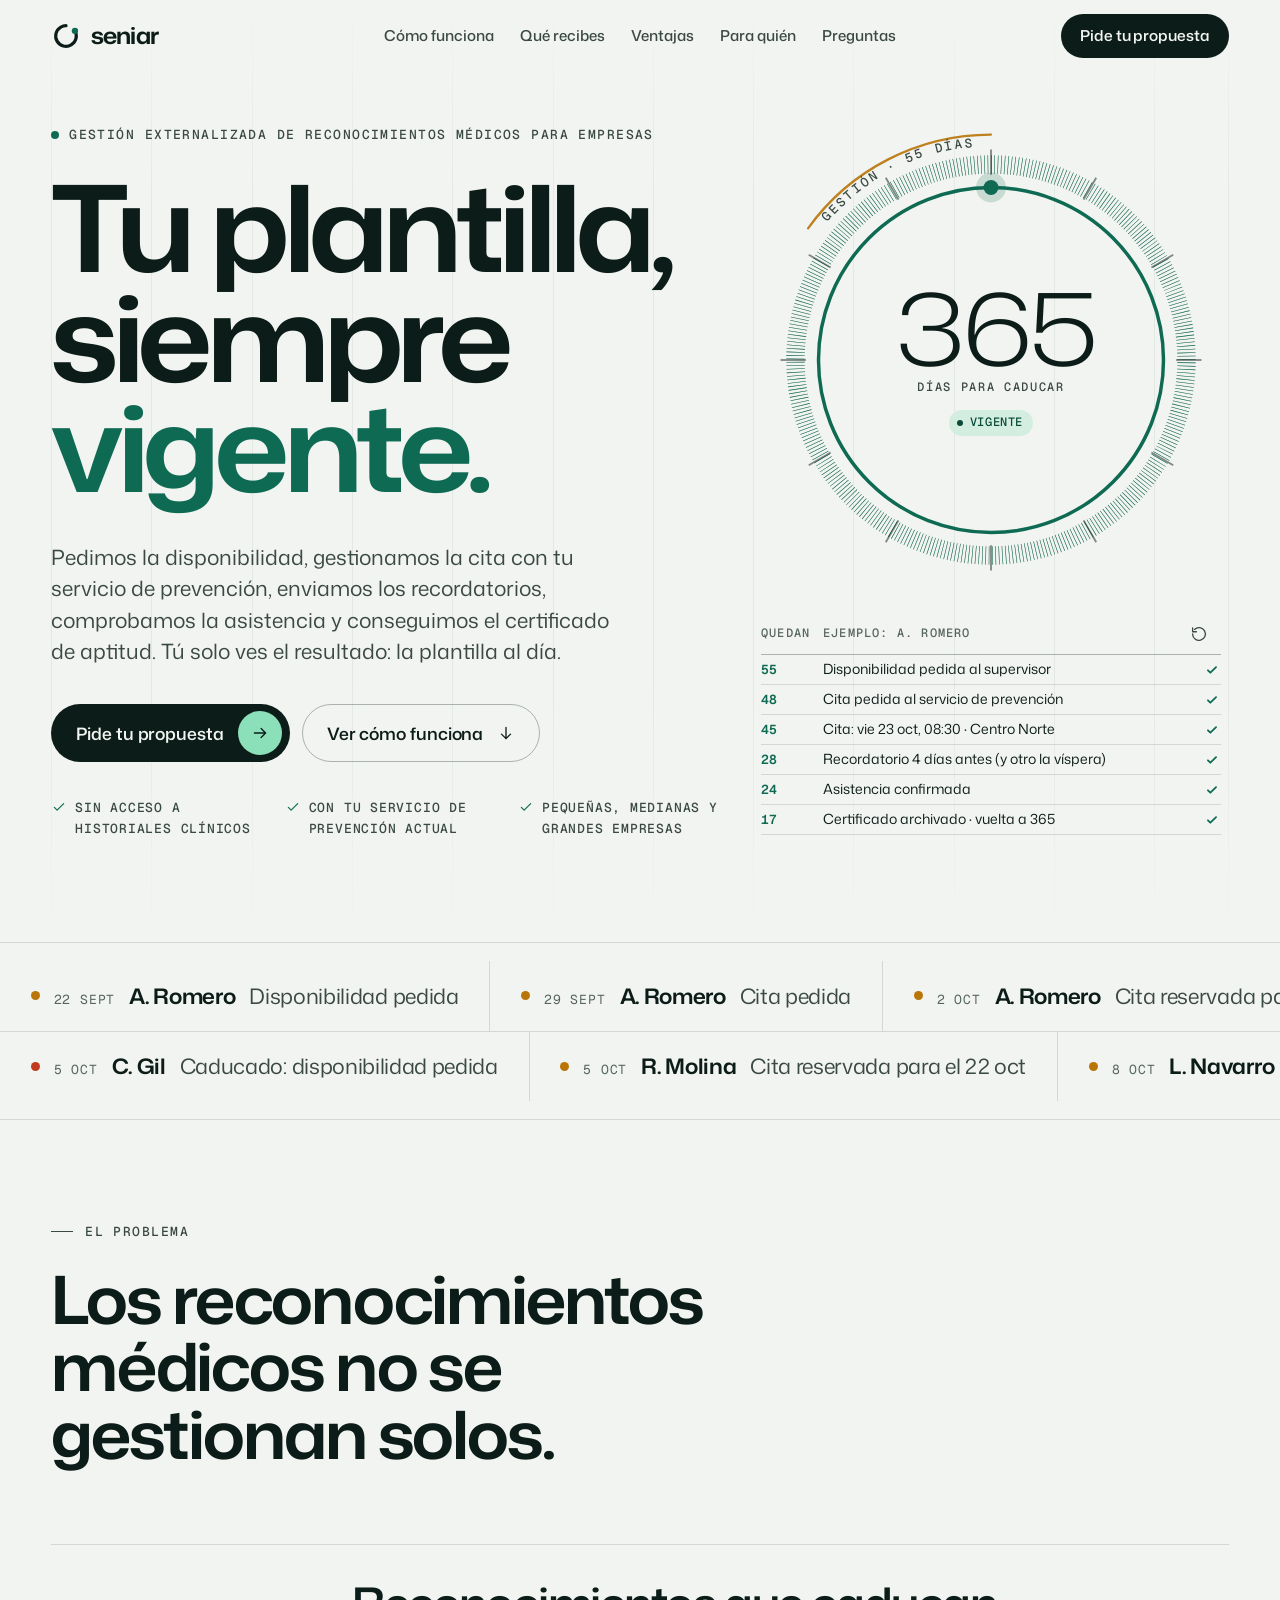
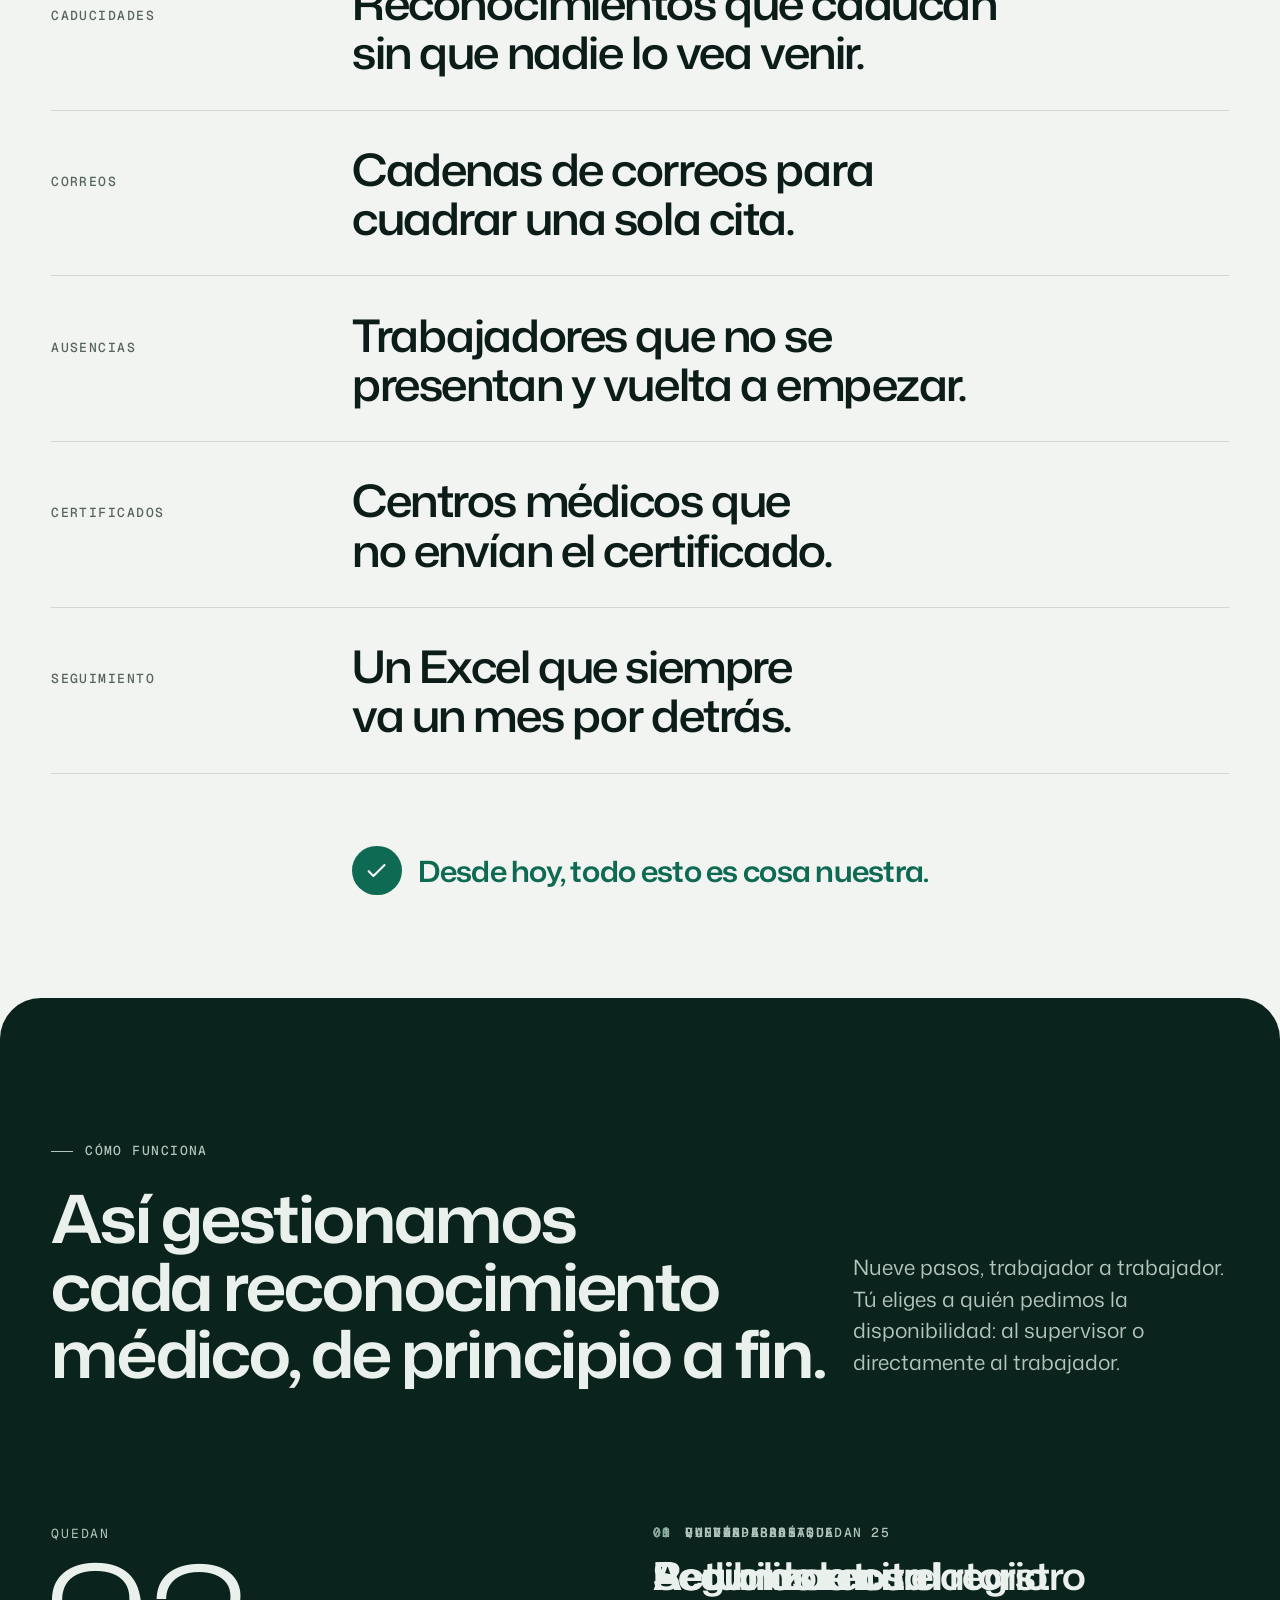
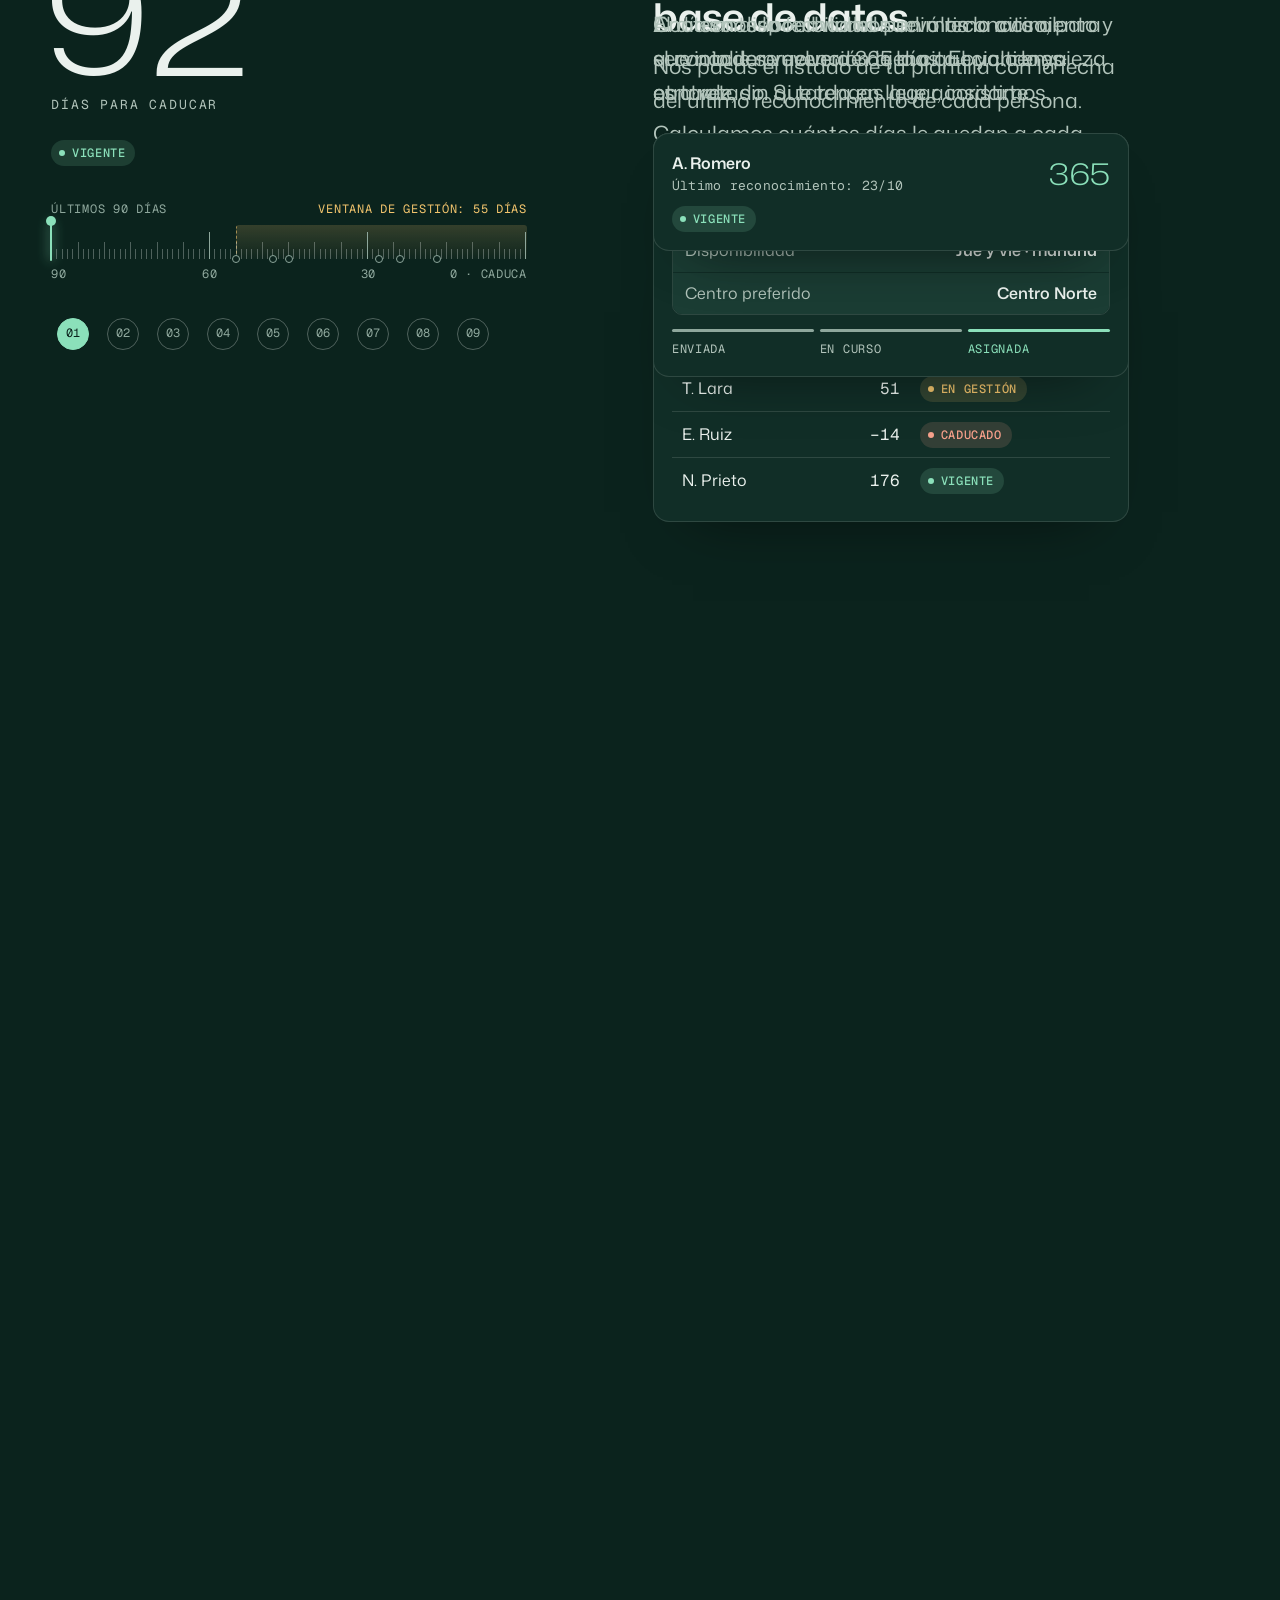
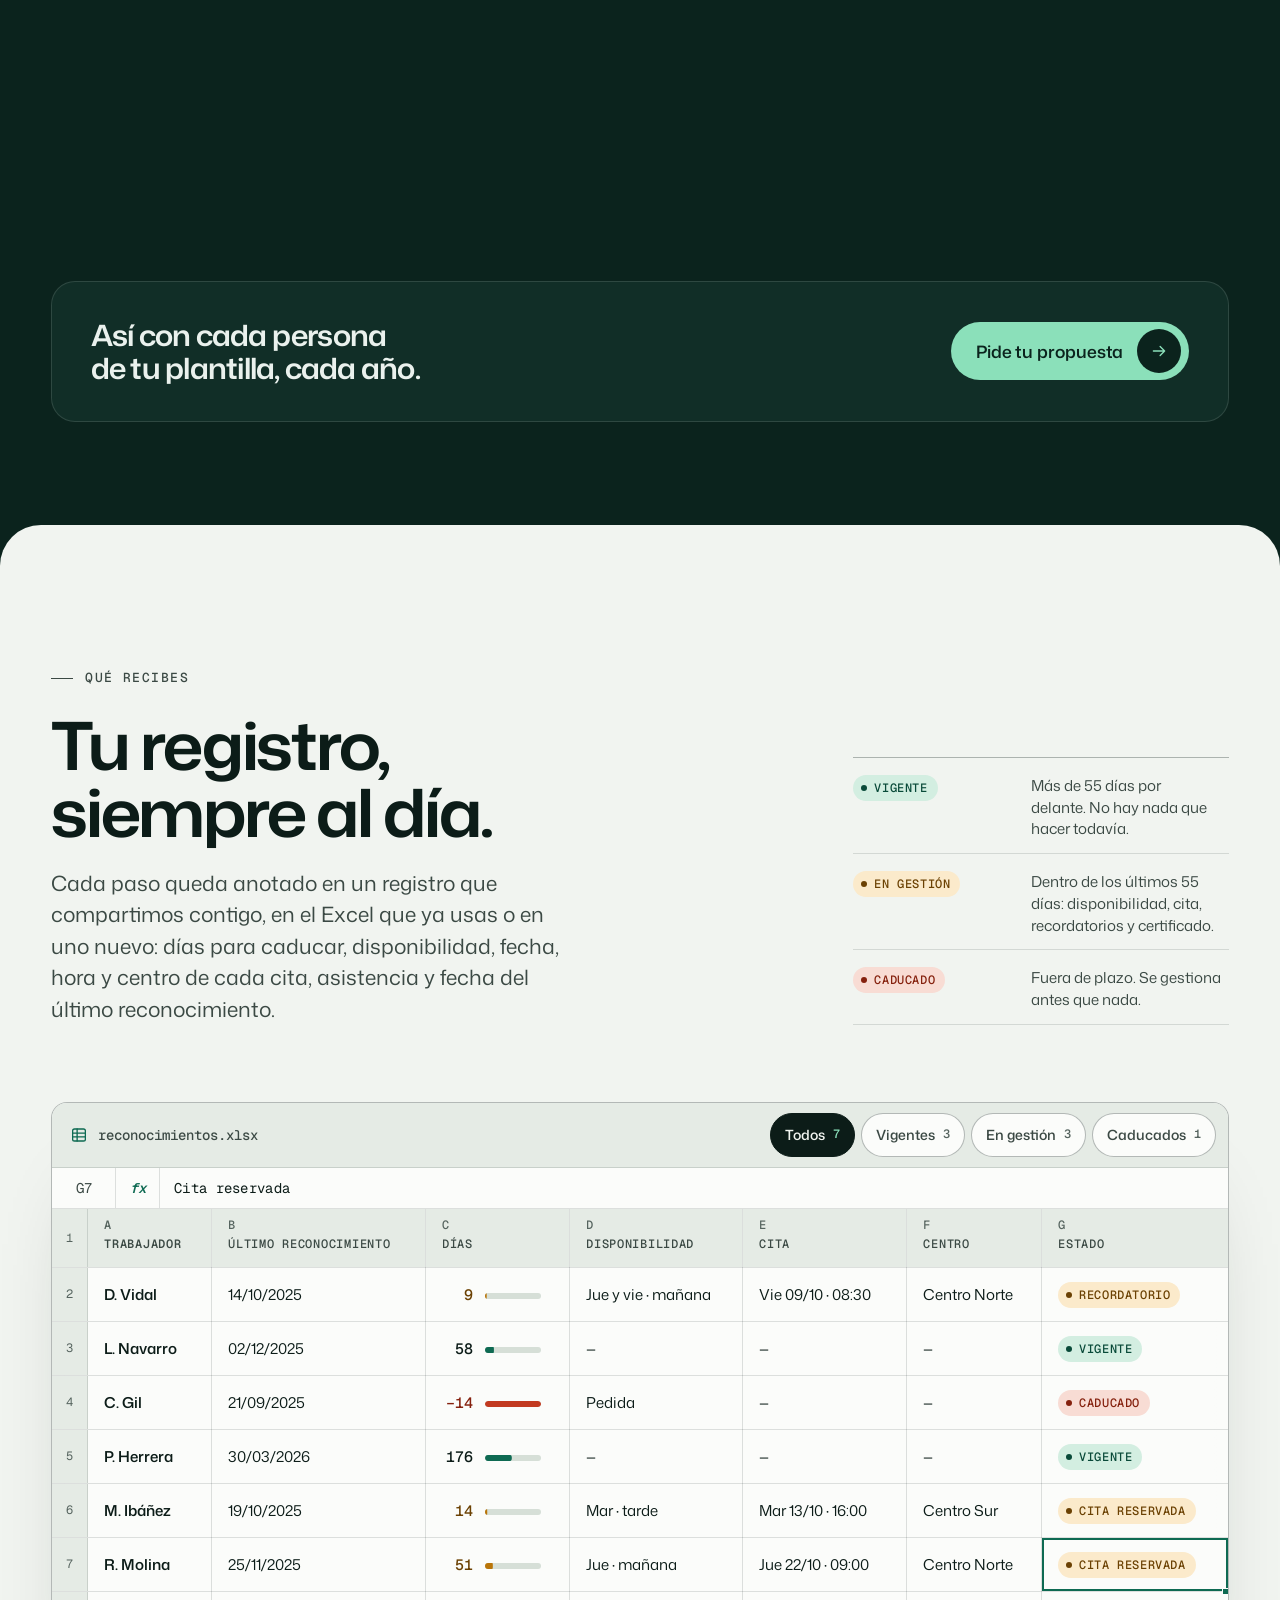
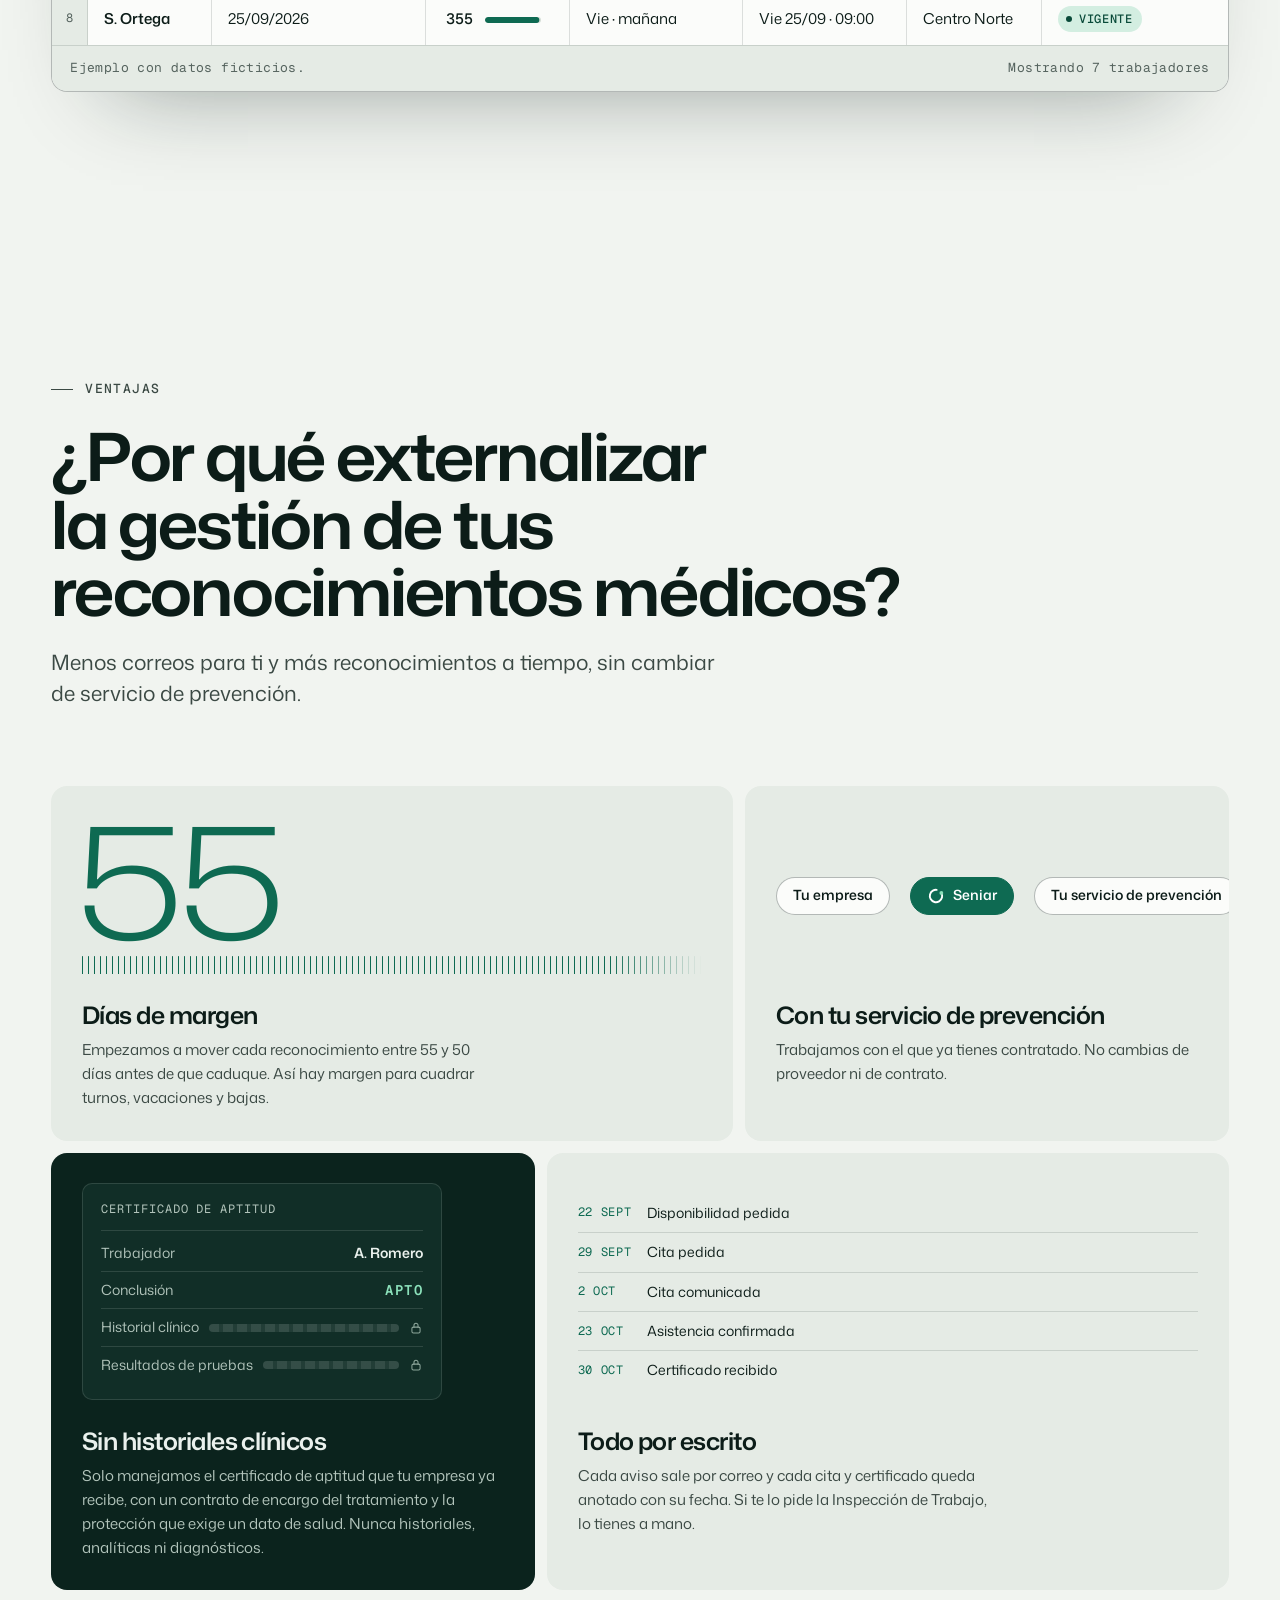
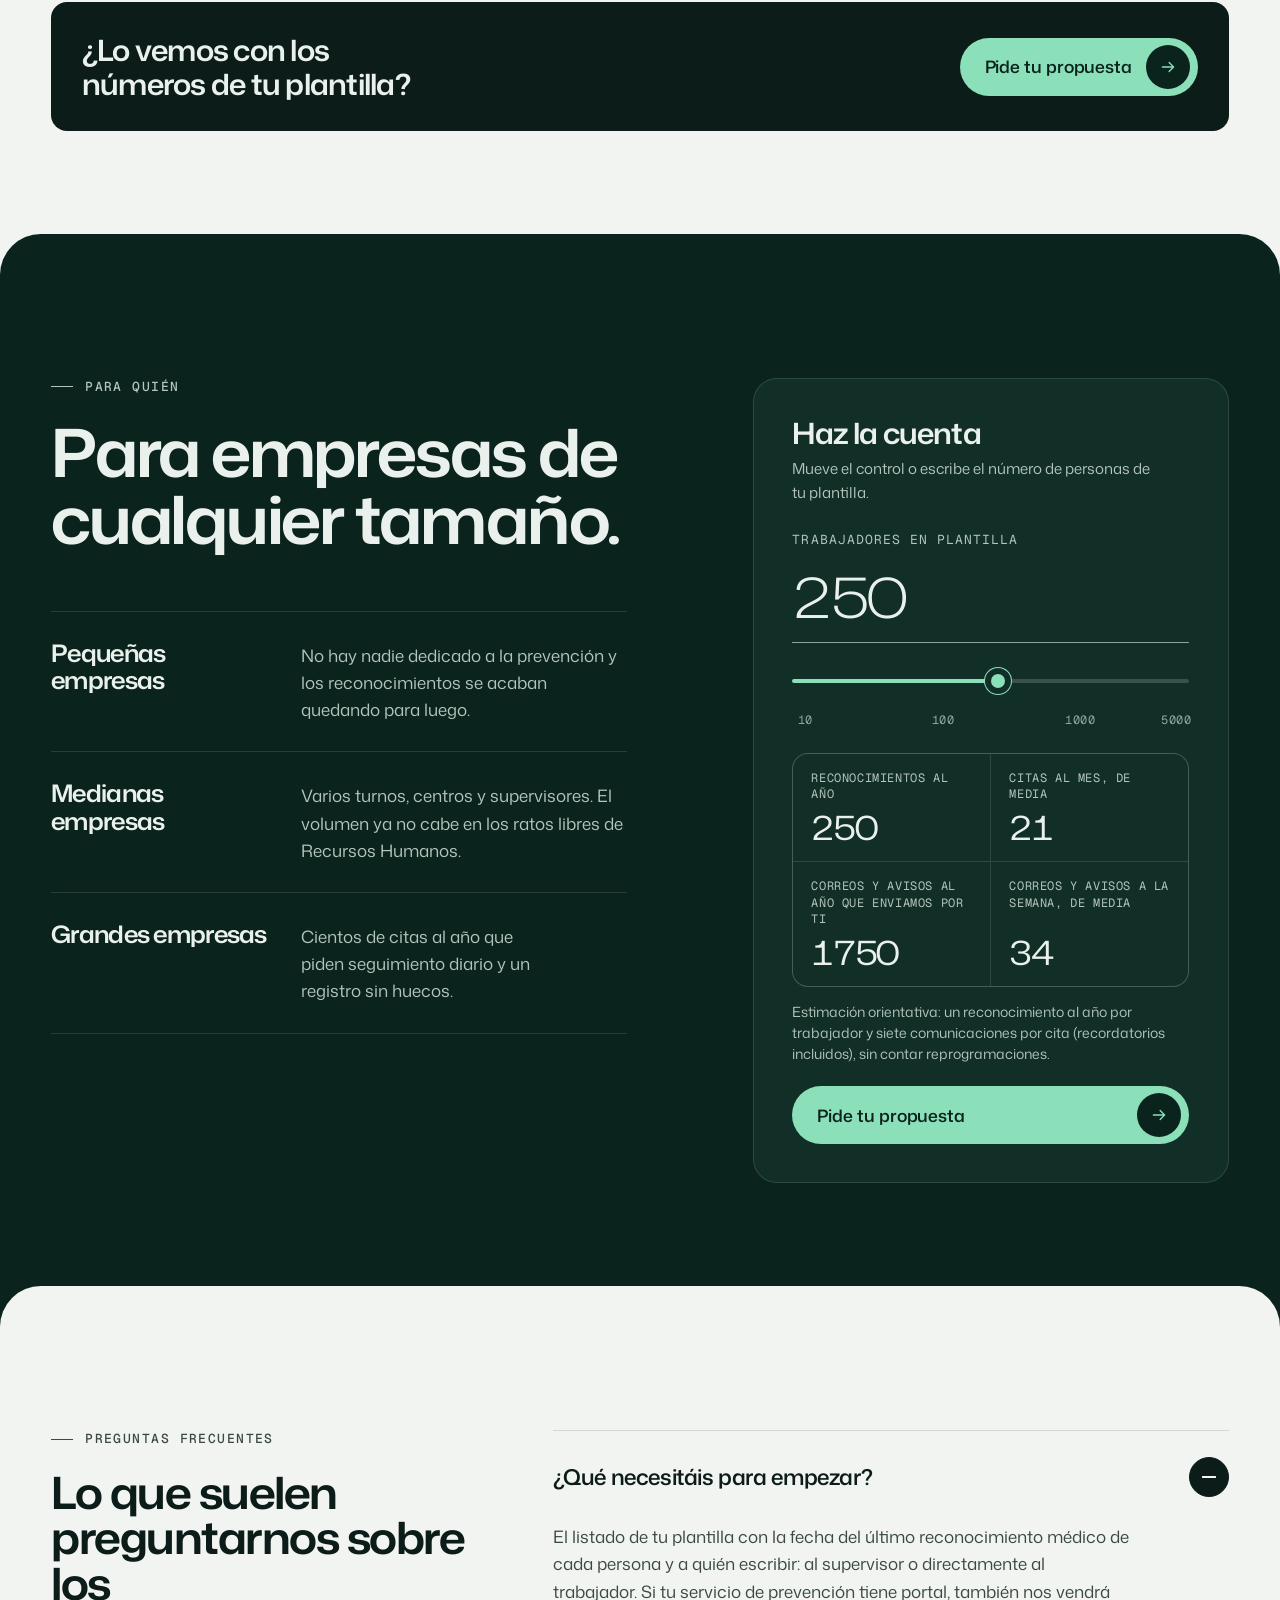
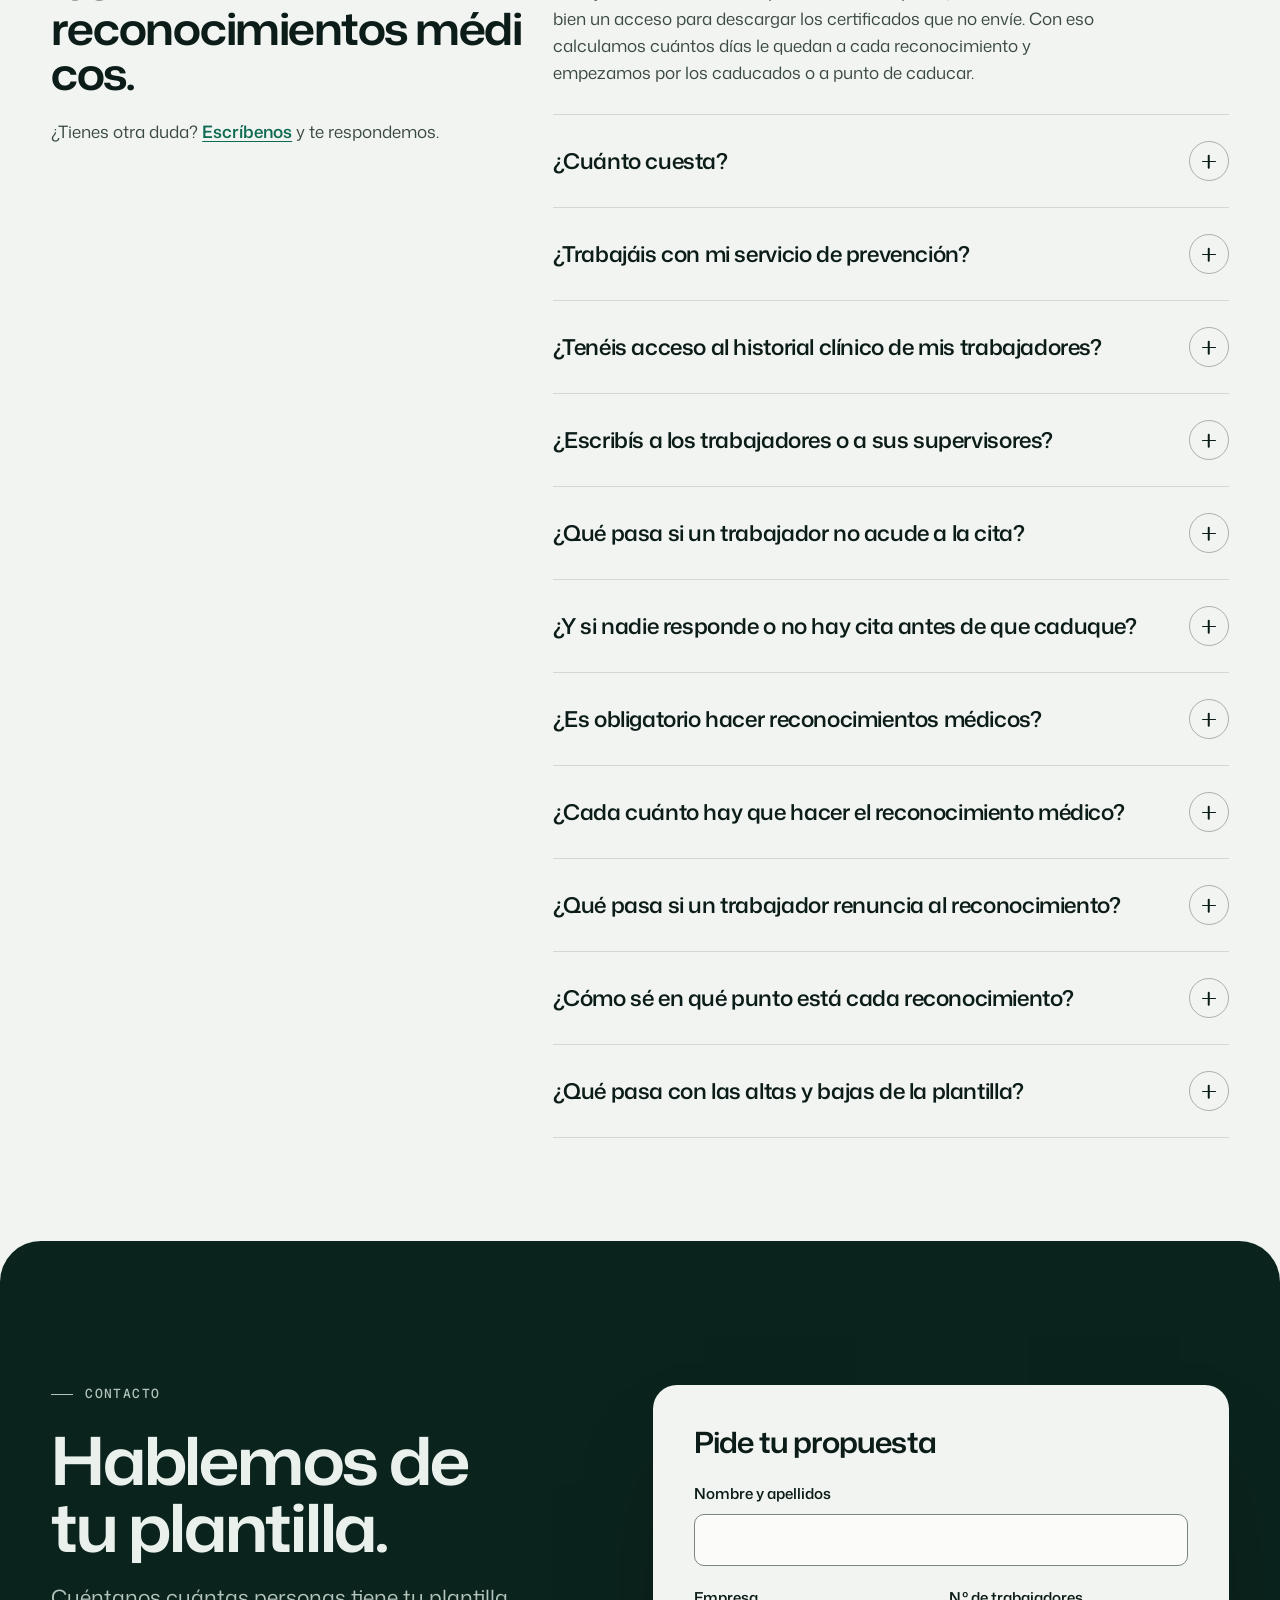
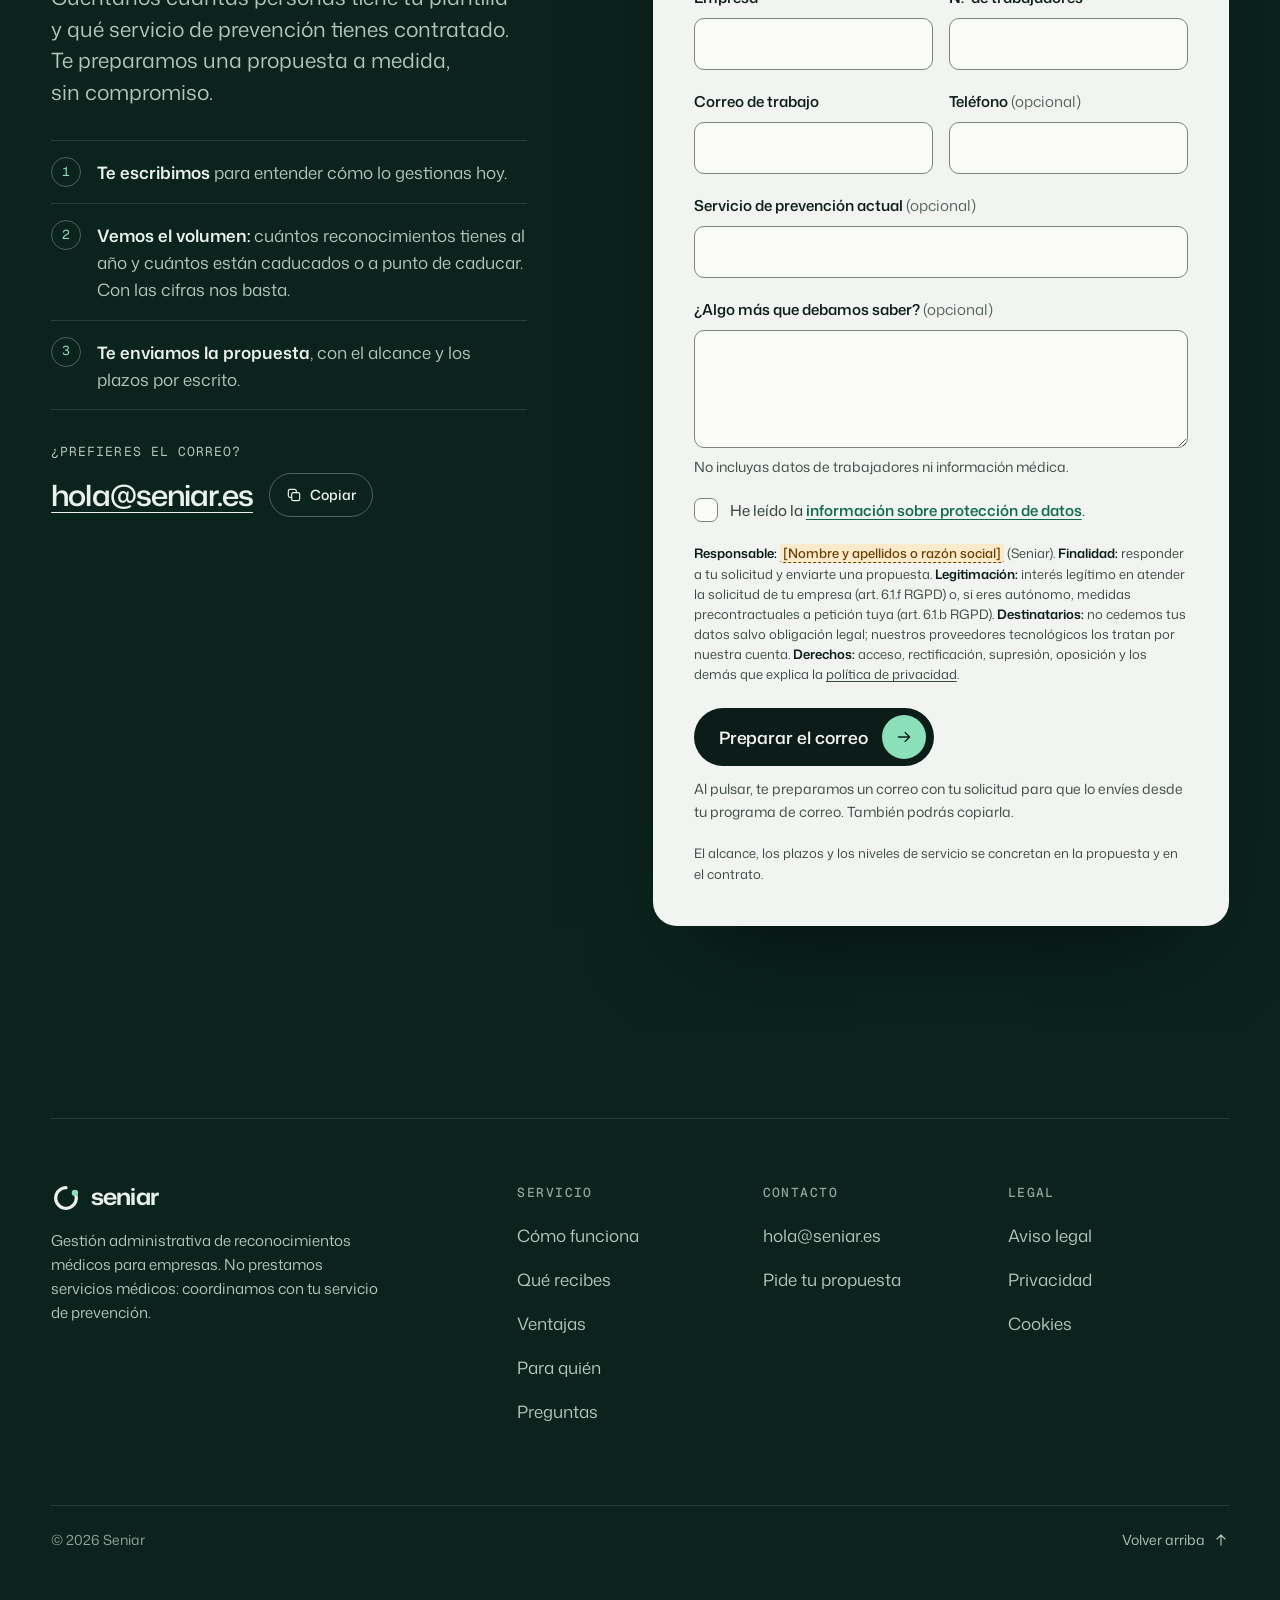
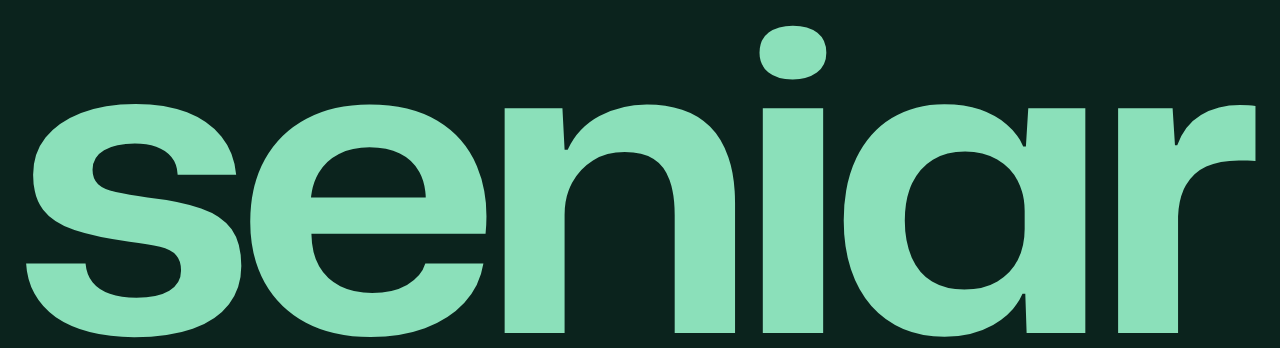
==== commit 98a3850d: "Web Seniar v4: correcciones de la tercera ronda de revisión - Portada: el ciclo del dial arranca al " ====
--- a/web-reconocimientos/index.html
+++ b/web-reconocimientos/index.html
@@ -3,8 +3,8 @@
 <head>
 <meta charset="utf-8">
 <meta name="viewport" content="width=device-width, initial-scale=1, viewport-fit=cover">
-<title>Gestión de reconocimientos médicos para empresas | Seniar</title>
-<meta name="description" content="Gestionamos los reconocimientos médicos de tu plantilla: disponibilidad, citas con tu servicio de prevención, recordatorios y certificados de aptitud.">
+<title>Gestión de reconocimientos médicos para empresas · Seniar</title>
+<meta name="description" content="Gestión administrativa de los reconocimientos médicos de tu plantilla: disponibilidad, citas con tu servicio de prevención, recordatorios y certificados.">
 <link rel="canonical" href="https://www.seniar.es/">
 <meta name="robots" content="index, follow, max-image-preview:large">
 <meta name="theme-color" content="#F1F4F0">
@@ -33,8 +33,8 @@
 <link rel="apple-touch-icon" href="assets/img/apple-touch-icon.png">
 <link rel="manifest" href="site.webmanifest">
 
-<link rel="preload" href="assets/fonts/seniar-sans.woff2" as="font" type="font/woff2" crossorigin>
-<link rel="preload" href="assets/fonts/seniar-mono.woff2" as="font" type="font/woff2" crossorigin>
+<link rel="preload" href="assets/fonts/seniar-sans.v3.woff2" as="font" type="font/woff2" crossorigin>
+<link rel="preload" href="assets/fonts/seniar-mono.v3.woff2" as="font" type="font/woff2" crossorigin>
 <link rel="stylesheet" href="assets/css/main.css">
 <script>document.documentElement.classList.add('js');setTimeout(function(){if(!window.__seniar)document.documentElement.classList.remove('js')},4000);</script>
 <script src="assets/js/main.js" defer></script>
@@ -73,7 +73,7 @@
       "@type": "Service",
       "@id": "https://www.seniar.es/#servicio",
       "name": "Gestión externalizada de reconocimientos médicos",
-      "serviceType": "Gestión administrativa de la vigilancia de la salud",
+      "serviceType": "Gestión administrativa de reconocimientos médicos de empresa",
       "description": "Pedimos la disponibilidad de cada trabajador entre 55 y 50 días antes de que caduque su reconocimiento médico, gestionamos la cita con el servicio de prevención ajeno de la empresa, enviamos los recordatorios, comprobamos la asistencia, conseguimos el certificado de aptitud y mantenemos actualizado el registro.",
       "provider": { "@id": "https://www.seniar.es/#organizacion" },
       "areaServed": { "@type": "Country", "name": "España" },
@@ -83,20 +83,20 @@
       "@type": ["WebPage", "FAQPage"],
       "@id": "https://www.seniar.es/#pagina",
       "url": "https://www.seniar.es/",
-      "name": "Gestión de reconocimientos médicos para empresas | Seniar",
+      "name": "Gestión de reconocimientos médicos para empresas · Seniar",
       "inLanguage": "es-ES",
       "isPartOf": { "@id": "https://www.seniar.es/#web" },
       "about": { "@id": "https://www.seniar.es/#servicio" },
       "mainEntity": [
-        { "@type": "Question", "name": "¿Qué necesitáis para empezar?", "acceptedAnswer": { "@type": "Answer", "text": "El listado de tu plantilla con la fecha del último reconocimiento médico de cada persona y a quién escribir: al trabajador, a su supervisor o a los dos. Si tu servicio de prevención tiene portal, también nos vendrá bien un acceso para descargar los certificados que no envíe. Con eso calculamos cuántos días le quedan a cada reconocimiento y empezamos por los caducados o a punto de caducar." } },
+        { "@type": "Question", "name": "¿Qué necesitáis para empezar?", "acceptedAnswer": { "@type": "Answer", "text": "El listado de tu plantilla con la fecha del último reconocimiento médico de cada persona y a quién escribir: al supervisor o directamente al trabajador. Si tu servicio de prevención tiene portal, también nos vendrá bien un acceso para descargar los certificados que no envíe. Con eso calculamos cuántos días le quedan a cada reconocimiento y empezamos por los caducados o a punto de caducar." } },
         { "@type": "Question", "name": "¿Cuánto cuesta?", "acceptedAnswer": { "@type": "Answer", "text": "Depende sobre todo del número de trabajadores, que es lo que marca el volumen de citas y avisos. Cuéntanos cuántas personas tiene tu plantilla y qué servicio de prevención tienes, y te enviamos una propuesta sin compromiso. El alcance y los plazos se concretan en la propuesta y en el contrato." } },
         { "@type": "Question", "name": "¿Trabajáis con mi servicio de prevención?", "acceptedAnswer": { "@type": "Answer", "text": "Sí, con el que ya tengas contratado: Quirónprevención, Cualtis, Aspy u otro. Pedimos las citas en nombre de tu empresa; no tenemos relación comercial con ellos. No tienes que cambiar de proveedor ni de contrato." } },
         { "@type": "Question", "name": "¿Tenéis acceso al historial clínico de mis trabajadores?", "acceptedAnswer": { "@type": "Answer", "text": "No. Solo gestionamos el certificado de aptitud que tu empresa ya recibe (apto, no apto o apto con restricciones). Lo tratamos como dato de salud, por cuenta de tu empresa, con acceso restringido y con un contrato de encargo del tratamiento (artículo 28 del RGPD). Los resultados y el historial clínico quedan entre el trabajador y su servicio de prevención." } },
-        { "@type": "Question", "name": "¿Escribís a los trabajadores o a sus supervisores?", "acceptedAnswer": { "@type": "Answer", "text": "Como prefiera tu empresa. Podemos pedir la disponibilidad al supervisor, al trabajador o a los dos, y poner en copia a quien nos indiques: Recursos Humanos, jefes de turno o el responsable de prevención." } },
+        { "@type": "Question", "name": "¿Escribís a los trabajadores o a sus supervisores?", "acceptedAnswer": { "@type": "Answer", "text": "Como prefiera tu empresa. Pedimos la disponibilidad al supervisor o directamente al trabajador, y ponemos en copia a quien nos indiques: Recursos Humanos, jefes de turno o el responsable de prevención." } },
         { "@type": "Question", "name": "¿Qué pasa si un trabajador no acude a la cita?", "acceptedAnswer": { "@type": "Answer", "text": "El mismo día de la cita le pedimos que confirme si ha acudido. Si no ha podido ir, volvemos a pedir su disponibilidad y gestionamos una cita nueva." } },
         { "@type": "Question", "name": "¿Y si nadie responde o no hay cita antes de que caduque?", "acceptedAnswer": { "@type": "Answer", "text": "Volvemos a escribir a quien corresponda: supervisor, trabajador o servicio de prevención. Si la fecha de caducidad se acerca sin cita, te avisamos para que puedas intervenir a tiempo." } },
-        { "@type": "Question", "name": "¿Es obligatorio hacer reconocimientos médicos?", "acceptedAnswer": { "@type": "Answer", "text": "La Ley 31/1995 de Prevención de Riesgos Laborales (artículo 22) obliga a la empresa a garantizar la vigilancia periódica de la salud de su plantilla en función de los riesgos de cada puesto. Para el trabajador es, por regla general, voluntaria, salvo las excepciones que recoge ese mismo artículo o que fijan normas específicas." } },
-        { "@type": "Question", "name": "¿Cada cuánto hay que hacer el reconocimiento médico?", "acceptedAnswer": { "@type": "Answer", "text": "Lo marcan los protocolos de tu servicio de prevención según los riesgos de cada puesto. Lo habitual es una revisión médica al año, pero ajustamos el contador a la periodicidad que corresponda a cada trabajador." } },
+        { "@type": "Question", "name": "¿Es obligatorio hacer reconocimientos médicos?", "acceptedAnswer": { "@type": "Answer", "text": "La Ley 31/1995, de 8 de noviembre, de Prevención de Riesgos Laborales (artículo 22) obliga a la empresa a garantizar la vigilancia de la salud de su plantilla, de forma periódica y en función de los riesgos de cada puesto. Para el trabajador es, por regla general, voluntaria, salvo las excepciones que recoge ese mismo artículo o que fijan normas específicas." } },
+        { "@type": "Question", "name": "¿Cada cuánto hay que hacer el reconocimiento médico?", "acceptedAnswer": { "@type": "Answer", "text": "Lo marcan los protocolos de tu servicio de prevención según los riesgos de cada puesto. Lo habitual es una revisión médica al año: por eso, tras cada reconocimiento, el contador de cada trabajador vuelve a 365 días." } },
         { "@type": "Question", "name": "¿Qué pasa si un trabajador renuncia al reconocimiento?", "acceptedAnswer": { "@type": "Answer", "text": "Si un trabajador no quiere hacerse el reconocimiento, lo anotamos en el registro y te avisamos. Tu empresa decide, con su servicio de prevención, cómo documentar la renuncia o, si para ese puesto el reconocimiento es obligatorio, cómo actuar." } },
         { "@type": "Question", "name": "¿Cómo sé en qué punto está cada reconocimiento?", "acceptedAnswer": { "@type": "Answer", "text": "Mantenemos un registro con los días que le quedan a cada reconocimiento, la disponibilidad de cada trabajador y la fecha, la hora y el centro de su cita. Lo actualizamos con cada paso y lo compartimos contigo." } },
         { "@type": "Question", "name": "¿Qué pasa con las altas y bajas de la plantilla?", "acceptedAnswer": { "@type": "Answer", "text": "Nos las comunicas y actualizamos el registro. Si necesitas que gestionemos también los reconocimientos iniciales de las nuevas incorporaciones, cuéntanoslo al pedir la propuesta." } }
@@ -141,6 +141,7 @@
     </nav>
     <div class="site-header__end">
       <a class="btn btn--solid btn--sm site-header__cta" href="#solicitud"><span class="site-header__cta-long">Pide tu propuesta</span><span class="site-header__cta-short">Propuesta</span></a>
+      <a class="btn btn--line btn--sm nojs-menu" href="#navegacion-pie">Menú</a>
       <button class="menu-btn" type="button" aria-expanded="false" aria-controls="menu" aria-label="Abrir menú" data-menu-toggle>
         <span class="menu-btn__label" aria-hidden="true">Menú</span>
         <span class="menu-btn__icon" aria-hidden="true"><i></i><i></i></span>
@@ -220,7 +221,7 @@
         <div class="readout-box">
           <div class="readout__head">
             <span aria-hidden="true">Quedan</span>
-            <span aria-hidden="true">Ejemplo: A. Romero</span>
+            <span aria-hidden="true">Ejemplo: A.&nbsp;Romero</span>
             <button class="replay" type="button" aria-label="Ver otra vez la animación del ciclo" data-replay>
               <svg aria-hidden="true"><use href="#i-replay"/></svg>
             </button>
@@ -229,7 +230,7 @@
             <li data-line="0"><span class="readout__day">55</span><span class="readout__text">Disponibilidad pedida al supervisor</span></li>
             <li data-line="1"><span class="readout__day">48</span><span class="readout__text">Cita pedida al servicio de prevención</span></li>
             <li data-line="2"><span class="readout__day">45</span><span class="readout__text">Cita: vie 23 oct, 08:30 · Centro Norte</span></li>
-            <li data-line="3"><span class="readout__day">28</span><span class="readout__text">Recordatorios: 4 días antes y la víspera</span></li>
+            <li data-line="3"><span class="readout__day">28</span><span class="readout__text">Recordatorio 4 días antes (y otro la víspera)</span></li>
             <li data-line="4"><span class="readout__day">24</span><span class="readout__text">Asistencia confirmada</span></li>
             <li data-line="5"><span class="readout__day">17</span><span class="readout__text">Certificado archivado · vuelta a 365</span></li>
           </ol>
@@ -242,20 +243,20 @@
   <!-- Registro en movimiento -->
   <div class="ticker" aria-hidden="true">
     <div class="ticker__row" data-ticker="-1">
-      <span class="tick"><i class="tick__dot tick__dot--warn"></i><span class="tick__date">22 sep</span><span class="tick__who">A. Romero</span><span class="tick__what">Disponibilidad pedida</span></span>
-      <span class="tick"><i class="tick__dot tick__dot--warn"></i><span class="tick__date">29 sep</span><span class="tick__who">A. Romero</span><span class="tick__what">Cita pedida</span></span>
-      <span class="tick"><i class="tick__dot tick__dot--ok"></i><span class="tick__date">2 oct</span><span class="tick__who">A. Romero</span><span class="tick__what">Cita reservada para el 23 oct</span></span>
-      <span class="tick"><i class="tick__dot tick__dot--warn"></i><span class="tick__date">19 oct</span><span class="tick__who">A. Romero</span><span class="tick__what">Recordatorio enviado</span></span>
-      <span class="tick"><i class="tick__dot tick__dot--ok"></i><span class="tick__date">23 oct</span><span class="tick__who">A. Romero</span><span class="tick__what">Asistencia confirmada</span></span>
-      <span class="tick"><i class="tick__dot tick__dot--ok"></i><span class="tick__date">30 oct</span><span class="tick__who">A. Romero</span><span class="tick__what">Vigente · 365 días</span></span>
+      <span class="tick"><i class="tick__dot tick__dot--warn"></i><span class="tick__date">22 sept</span><span class="tick__who">A.&nbsp;Romero</span><span class="tick__what">Disponibilidad pedida</span></span>
+      <span class="tick"><i class="tick__dot tick__dot--warn"></i><span class="tick__date">29 sept</span><span class="tick__who">A.&nbsp;Romero</span><span class="tick__what">Cita pedida</span></span>
+      <span class="tick"><i class="tick__dot tick__dot--warn"></i><span class="tick__date">2 oct</span><span class="tick__who">A.&nbsp;Romero</span><span class="tick__what">Cita reservada para el 23 oct</span></span>
+      <span class="tick"><i class="tick__dot tick__dot--warn"></i><span class="tick__date">19 oct</span><span class="tick__who">A.&nbsp;Romero</span><span class="tick__what">Recordatorio enviado</span></span>
+      <span class="tick"><i class="tick__dot tick__dot--ok"></i><span class="tick__date">23 oct</span><span class="tick__who">A.&nbsp;Romero</span><span class="tick__what">Asistencia confirmada</span></span>
+      <span class="tick"><i class="tick__dot tick__dot--ok"></i><span class="tick__date">30 oct</span><span class="tick__who">A.&nbsp;Romero</span><span class="tick__what">Vigente · 365 días</span></span>
     </div>
     <div class="ticker__row" data-ticker="1">
-      <span class="tick"><i class="tick__dot tick__dot--late"></i><span class="tick__date">5 oct</span><span class="tick__who">C. Gil</span><span class="tick__what">Caducado: disponibilidad pedida</span></span>
-      <span class="tick"><i class="tick__dot tick__dot--ok"></i><span class="tick__date">5 oct</span><span class="tick__who">R. Molina</span><span class="tick__what">Cita reservada para el 22 oct</span></span>
-      <span class="tick"><i class="tick__dot tick__dot--warn"></i><span class="tick__date">8 oct</span><span class="tick__who">L. Navarro</span><span class="tick__what">Disponibilidad pedida</span></span>
-      <span class="tick"><i class="tick__dot tick__dot--ok"></i><span class="tick__date">13 oct</span><span class="tick__who">M. Ibáñez</span><span class="tick__what">Asistencia confirmada</span></span>
-      <span class="tick"><i class="tick__dot tick__dot--warn"></i><span class="tick__date">14 oct</span><span class="tick__who">J. Soto</span><span class="tick__what">No acudió: nueva cita en curso</span></span>
-      <span class="tick"><i class="tick__dot tick__dot--ok"></i><span class="tick__date">20 oct</span><span class="tick__who">M. Ibáñez</span><span class="tick__what">Certificado descargado del portal</span></span>
+      <span class="tick"><i class="tick__dot tick__dot--late"></i><span class="tick__date">5 oct</span><span class="tick__who">C.&nbsp;Gil</span><span class="tick__what">Caducado: disponibilidad pedida</span></span>
+      <span class="tick"><i class="tick__dot tick__dot--warn"></i><span class="tick__date">5 oct</span><span class="tick__who">R.&nbsp;Molina</span><span class="tick__what">Cita reservada para el 22 oct</span></span>
+      <span class="tick"><i class="tick__dot tick__dot--warn"></i><span class="tick__date">8 oct</span><span class="tick__who">L.&nbsp;Navarro</span><span class="tick__what">Disponibilidad pedida</span></span>
+      <span class="tick"><i class="tick__dot tick__dot--ok"></i><span class="tick__date">13 oct</span><span class="tick__who">M.&nbsp;Ibáñez</span><span class="tick__what">Asistencia confirmada</span></span>
+      <span class="tick"><i class="tick__dot tick__dot--warn"></i><span class="tick__date">14 oct</span><span class="tick__who">J.&nbsp;Soto</span><span class="tick__what">No acudió: nueva cita en curso</span></span>
+      <span class="tick"><i class="tick__dot tick__dot--ok"></i><span class="tick__date">20 oct</span><span class="tick__who">M.&nbsp;Ibáñez</span><span class="tick__what">Certificado descargado del portal</span></span>
     </div>
   </div>
 
@@ -299,9 +300,9 @@
       <header class="section-head section-head--split">
         <div>
           <p class="eyebrow" data-reveal>Cómo funciona</p>
-          <h2 class="h2" id="process-title" data-split>Así gestionamos cada reconocimiento médico, de&nbsp;principio&nbsp;a&nbsp;fin.</h2>
-        </div>
-        <p class="lead" data-reveal>Nueve pasos, trabajador a trabajador. Tú eliges a quién pedimos la disponibilidad: al supervisor, al trabajador o a los dos.</p>
+          <h2 class="h2" id="process-title" data-split>Así gestionamos cada reconocimiento médico, de principio a&nbsp;fin.</h2>
+        </div>
+        <p class="lead" data-reveal>Nueve pasos, trabajador a trabajador. Tú eliges a quién pedimos la disponibilidad: al supervisor o directamente al trabajador.</p>
       </header>
 
       <div class="process__scene" data-scene>
@@ -332,15 +333,15 @@
               <div class="ruler__labels"><span style="--at:0">90</span><span style="--at:.3333">60</span><span style="--at:.6667">30</span><span style="--at:1">0<span class="ruler__cad"> · caduca</span></span></div>
             </div>
             <ol class="panel__dots" role="list" aria-label="Ir a un paso" data-dots>
-              <li><button type="button" data-goto="0" aria-label="Paso 1: Recibimos tu base de datos"><span>01</span></button></li>
-              <li><button type="button" data-goto="1" aria-label="Paso 2: Pedimos disponibilidad"><span>02</span></button></li>
-              <li><button type="button" data-goto="2" aria-label="Paso 3: Pedimos la cita"><span>03</span></button></li>
-              <li><button type="button" data-goto="3" aria-label="Paso 4: Comunicamos la cita"><span>04</span></button></li>
-              <li><button type="button" data-goto="4" aria-label="Paso 5: Primer recordatorio"><span>05</span></button></li>
-              <li><button type="button" data-goto="5" aria-label="Paso 6: Segundo recordatorio"><span>06</span></button></li>
-              <li><button type="button" data-goto="6" aria-label="Paso 7: Confirmamos la asistencia"><span>07</span></button></li>
-              <li><button type="button" data-goto="7" aria-label="Paso 8: Pedimos el certificado"><span>08</span></button></li>
-              <li><button type="button" data-goto="8" aria-label="Paso 9: Actualizamos el registro"><span>09</span></button></li>
+              <li><button type="button" data-goto="0" aria-label="Paso 01: Recibimos tu base de datos"><span>01</span></button></li>
+              <li><button type="button" data-goto="1" aria-label="Paso 02: Pedimos disponibilidad"><span>02</span></button></li>
+              <li><button type="button" data-goto="2" aria-label="Paso 03: Pedimos la cita"><span>03</span></button></li>
+              <li><button type="button" data-goto="3" aria-label="Paso 04: Comunicamos la cita"><span>04</span></button></li>
+              <li><button type="button" data-goto="4" aria-label="Paso 05: Primer recordatorio"><span>05</span></button></li>
+              <li><button type="button" data-goto="5" aria-label="Paso 06: Segundo recordatorio"><span>06</span></button></li>
+              <li><button type="button" data-goto="6" aria-label="Paso 07: Confirmamos la asistencia"><span>07</span></button></li>
+              <li><button type="button" data-goto="7" aria-label="Paso 08: Pedimos el certificado"><span>08</span></button></li>
+              <li><button type="button" data-goto="8" aria-label="Paso 09: Actualizamos el registro"><span>09</span></button></li>
             </ol>
           </div>
 
@@ -358,10 +359,10 @@
                       <caption class="visually-hidden">Ejemplo de plantilla con días para caducar</caption>
                       <thead><tr><th scope="col">Trabajador</th><th scope="col">Días</th><th scope="col">Estado</th></tr></thead>
                       <tbody>
-                        <tr><td>A. Romero</td><td class="num">90</td><td><span class="chip chip--ok">Vigente</span></td></tr>
-                        <tr><td>R. Molina</td><td class="num">51</td><td><span class="chip chip--warn">En gestión</span></td></tr>
-                        <tr><td>C. Gil</td><td class="num">−14</td><td><span class="chip chip--late">Caducado</span></td></tr>
-                        <tr><td>P. Herrera</td><td class="num">176</td><td><span class="chip chip--ok">Vigente</span></td></tr>
+                        <tr><td>A.&nbsp;Romero</td><td class="num">90</td><td><span class="chip chip--ok">Vigente</span></td></tr>
+                        <tr><td>T.&nbsp;Lara</td><td class="num">51</td><td><span class="chip chip--warn">En gestión</span></td></tr>
+                        <tr><td>E.&nbsp;Ruiz</td><td class="num">−14</td><td><span class="chip chip--late">Caducado</span></td></tr>
+                        <tr><td>N.&nbsp;Prieto</td><td class="num">176</td><td><span class="chip chip--ok">Vigente</span></td></tr>
                       </tbody>
                     </table>
                   </div>
@@ -373,10 +374,10 @@
                 <p class="step__text">Entre 55 y 50 días antes de la caducidad escribimos al supervisor o directamente al trabajador, como prefiera tu empresa. Le preguntamos qué días y turnos le vienen bien y qué centro médico le queda más cómodo.</p>
                 <div class="artifact artifact--mail">
                   <dl class="mail__head">
-                    <div><dt>Para</dt><dd>J. Pardo · Supervisor de turno</dd></div>
-                    <div><dt>Asunto</dt><dd>Disponibilidad para el reconocimiento médico de A. Romero</dd></div>
+                    <div><dt>Para</dt><dd>J.&nbsp;Pardo (supervisor de turno)</dd></div>
+                    <div><dt>Asunto</dt><dd>Disponibilidad para el reconocimiento médico de A.&nbsp;Romero</dd></div>
                   </dl>
-                  <p class="mail__body">Hola, Javier: el reconocimiento médico de Ana caduca en 55 días. ¿Qué días y turno le vienen mejor? ¿Qué centro le queda más cerca?</p>
+                  <p class="mail__body">Hola, Javier: el reconocimiento médico de Ana caduca dentro de 55 días. ¿Qué días y turno le vienen mejor? ¿Qué centro le queda más cerca?</p>
                   <p class="mail__reply"><span class="mail__reply-label">Respuesta</span><span class="pill">Jue y vie · mañana</span><span class="pill">Centro Norte</span></p>
                 </div>
               </li>
@@ -387,7 +388,7 @@
                 <div class="artifact artifact--request">
                   <p class="artifact__title">Solicitud de cita · Servicio de prevención</p>
                   <dl class="kv">
-                    <div><dt>Trabajador</dt><dd>A. Romero</dd></div>
+                    <div><dt>Trabajador</dt><dd>A.&nbsp;Romero</dd></div>
                     <div><dt>Disponibilidad</dt><dd>Jue y vie · mañana</dd></div>
                     <div><dt>Centro preferido</dt><dd>Centro Norte</dd></div>
                   </dl>
@@ -398,7 +399,7 @@
                   </ol>
                 </div>
               </li>
-              <li class="step" data-step data-day="45" data-chip="Cita reservada" data-chip-state="ok" data-title="Comunicamos la cita">
+              <li class="step" data-step data-day="45" data-chip="Cita reservada" data-chip-state="warn" data-title="Comunicamos la cita">
                 <p class="step__meta"><span class="step__num">04</span><span class="step__tag">Quedan 45 días</span></p>
                 <h3 class="step__title">Comunicamos la cita</h3>
                 <p class="step__text">Enviamos al trabajador la fecha, la hora y el centro, con copia a su supervisor y a quien nos indiques: Recursos Humanos, el jefe de turno o el responsable de prevención.</p>
@@ -407,7 +408,7 @@
                   <div class="ticket__info">
                     <p class="ticket__when">Viernes · 08:30</p>
                     <p class="ticket__where">Centro Norte</p>
-                    <p class="ticket__cc">CC: J. Pardo · Recursos Humanos</p>
+                    <p class="ticket__cc">CC: J.&nbsp;Pardo y Recursos Humanos</p>
                   </div>
                 </div>
               </li>
@@ -450,7 +451,7 @@
                 <p class="step__text">Una semana después pedimos al centro médico el certificado de aptitud. Si no lo envía, lo descargamos del portal de tu servicio de prevención con un usuario que tu empresa nos autorice.</p>
                 <div class="artifact artifact--doc">
                   <span class="doc__icon" aria-hidden="true"><svg><use href="#i-file"/></svg></span>
-                  <div class="doc__body"><p class="doc__title">Certificado de aptitud · A. Romero</p><p>Pedido a Centro Norte · Vie 30 oct</p></div>
+                  <div class="doc__body"><p class="doc__title">Certificado de aptitud · A.&nbsp;Romero</p><p>Pedido a Centro Norte · Vie 30 oct</p></div>
                   <span class="chip chip--ok">Recibido</span>
                 </div>
               </li>
@@ -459,7 +460,7 @@
                 <h3 class="step__title">Actualizamos el registro</h3>
                 <p class="step__text">Anotamos la fecha del nuevo reconocimiento y el contador vuelve a 365 días. El ciclo empieza otra vez, sin que tengas que acordarte.</p>
                 <div class="artifact artifact--row">
-                  <div class="row__who"><span class="row__name">A. Romero</span><span class="row__date">Último reconocimiento: 23/10</span></div>
+                  <div class="row__who"><span class="row__name">A.&nbsp;Romero</span><span class="row__date">Último reconocimiento: 23/10</span></div>
                   <span class="row__days">365</span>
                   <span class="chip chip--ok">Vigente</span>
                 </div>
@@ -523,7 +524,7 @@
             </thead>
             <tbody>
               <tr data-state="warn">
-                <td>D. Vidal</td>
+                <td>D.&nbsp;Vidal</td>
                 <td class="col-b">14/10/2025</td>
                 <td class="days is-selected"><span class="days__n" data-days="9">9</span><span class="days__bar" style="--v:.03"></span></td>
                 <td class="col-d">Jue y vie · mañana</td>
@@ -532,7 +533,7 @@
                 <td><span class="chip chip--warn">Recordatorio</span><span class="state__sub">09/10 · 08:30</span></td>
               </tr>
               <tr data-state="ok">
-                <td>L. Navarro</td>
+                <td>L.&nbsp;Navarro</td>
                 <td class="col-b">02/12/2025</td>
                 <td class="days"><span class="days__n" data-days="58">58</span><span class="days__bar" style="--v:.16"></span></td>
                 <td class="col-d">—</td>
@@ -541,7 +542,7 @@
                 <td><span class="chip chip--ok">Vigente</span></td>
               </tr>
               <tr data-state="late">
-                <td>C. Gil</td>
+                <td>C.&nbsp;Gil</td>
                 <td class="col-b">21/09/2025</td>
                 <td class="days"><span class="days__n" data-days="-14">−14</span><span class="days__bar" style="--v:1"></span></td>
                 <td class="col-d">Pedida</td>
@@ -550,7 +551,7 @@
                 <td><span class="chip chip--late">Caducado</span><span class="state__sub">Sin cita</span></td>
               </tr>
               <tr data-state="ok">
-                <td>P. Herrera</td>
+                <td>P.&nbsp;Herrera</td>
                 <td class="col-b">30/03/2026</td>
                 <td class="days"><span class="days__n" data-days="176">176</span><span class="days__bar" style="--v:.48"></span></td>
                 <td class="col-d">—</td>
@@ -559,7 +560,7 @@
                 <td><span class="chip chip--ok">Vigente</span></td>
               </tr>
               <tr data-state="warn">
-                <td>M. Ibáñez</td>
+                <td>M.&nbsp;Ibáñez</td>
                 <td class="col-b">19/10/2025</td>
                 <td class="days"><span class="days__n" data-days="14">14</span><span class="days__bar" style="--v:.04"></span></td>
                 <td class="col-d">Mar · tarde</td>
@@ -568,7 +569,7 @@
                 <td><span class="chip chip--warn">Cita reservada</span><span class="state__sub">13/10 · 16:00</span></td>
               </tr>
               <tr data-state="warn" data-live>
-                <td>R. Molina</td>
+                <td>R.&nbsp;Molina</td>
                 <td class="col-b">25/11/2025</td>
                 <td class="days"><span class="days__n" data-days="51">51</span><span class="days__bar" style="--v:.14"></span></td>
                 <td class="col-d" data-live-disp>Pendiente</td>
@@ -577,11 +578,11 @@
                 <td data-live-state><span class="chip chip--warn" data-live-chip>Disp. pedida</span><span class="state__sub" data-live-sub>Sin cita</span></td>
               </tr>
               <tr data-state="ok">
-                <td>S. Ortega</td>
-                <td class="col-b">02/10/2026</td>
-                <td class="days"><span class="days__n" data-days="362">362</span><span class="days__bar" style="--v:.99"></span></td>
-                <td class="col-d">Lun · mañana</td>
-                <td class="col-e">Vie 02/10 · 09:00</td>
+                <td>S.&nbsp;Ortega</td>
+                <td class="col-b">25/09/2026</td>
+                <td class="days"><span class="days__n" data-days="355">355</span><span class="days__bar" style="--v:.97"></span></td>
+                <td class="col-d">Vie · mañana</td>
+                <td class="col-e">Vie 25/09 · 09:00</td>
                 <td class="col-f">Centro Norte</td>
                 <td><span class="chip chip--ok">Vigente</span></td>
               </tr>
@@ -598,7 +599,7 @@
     <div class="wrap">
       <header class="section-head section-head--stack">
         <p class="eyebrow" data-reveal>Ventajas</p>
-        <h2 class="h2" id="reasons-title" data-split>¿Por qué externalizar la gestión de tus reconocimientos médicos?</h2>
+        <h2 class="h2" id="reasons-title" data-split>¿Por qué externalizar la gestión de tus reconocimientos&nbsp;médicos?</h2>
         <p class="lead" data-reveal>Menos correos para ti y más reconocimientos a tiempo, sin cambiar de servicio de prevención.</p>
       </header>
 
@@ -624,7 +625,7 @@
             </div>
           </div>
           <div class="cell__copy">
-            <h3 class="cell__title">Con tu servicio de prevención</h3>
+            <h3 class="cell__title">Con tu servicio de&nbsp;prevención</h3>
             <p class="cell__text">Trabajamos con el que ya tienes contratado. No cambias de proveedor ni de contrato.</p>
           </div>
         </li>
@@ -632,7 +633,7 @@
           <div class="cell__visual" aria-hidden="true">
             <div class="cert">
               <p class="cert__head">Certificado de aptitud</p>
-              <p class="cert__row"><span>Trabajador</span><b>A. Romero</b></p>
+              <p class="cert__row"><span>Trabajador</span><b>A.&nbsp;Romero</b></p>
               <p class="cert__row cert__row--key"><span>Conclusión</span><b>Apto</b></p>
               <p class="cert__row cert__row--hidden"><span>Historial clínico</span><i></i><svg><use href="#i-lock"/></svg></p>
               <p class="cert__row cert__row--hidden"><span>Resultados de pruebas</span><i></i><svg><use href="#i-lock"/></svg></p>
@@ -646,8 +647,8 @@
         <li class="cell cell--d" data-reveal data-anim>
           <div class="cell__visual" aria-hidden="true">
             <ol class="log" role="list">
-              <li><span>22 sep</span>Disponibilidad pedida</li>
-              <li><span>29 sep</span>Cita pedida</li>
+              <li><span>22 sept</span>Disponibilidad pedida</li>
+              <li><span>29 sept</span>Cita pedida</li>
               <li><span>2 oct</span>Cita comunicada</li>
               <li><span>23 oct</span>Asistencia confirmada</li>
               <li><span>30 oct</span>Certificado recibido</li>
@@ -672,7 +673,7 @@
     <div class="wrap audience__grid">
       <div class="audience__intro">
         <p class="eyebrow" data-reveal>Para quién</p>
-        <h2 class="h2" id="audience-title" data-split>Para pequeñas, medianas y&nbsp;grandes empresas.</h2>
+        <h2 class="h2" id="audience-title" data-split>Para empresas de cualquier tamaño.</h2>
         <ul class="segments" role="list" data-stagger>
           <li class="segment" data-reveal>
             <h3 class="segment__name">Pequeñas empresas</h3>
@@ -683,7 +684,7 @@
             <p class="segment__text">Varios turnos, centros y supervisores. El volumen ya no cabe en los ratos libres de Recursos&nbsp;Humanos.</p>
           </li>
           <li class="segment" data-reveal>
-            <h3 class="segment__name">Grandes plantillas</h3>
+            <h3 class="segment__name">Grandes empresas</h3>
             <p class="segment__text">Cientos de citas al año que piden seguimiento diario y un registro sin&nbsp;huecos.</p>
           </li>
         </ul>
@@ -717,13 +718,13 @@
     <div class="wrap faq__grid">
       <header class="faq__head">
         <p class="eyebrow" data-reveal>Preguntas frecuentes</p>
-        <h2 class="h2" id="faq-title" data-split>Lo que suelen preguntarnos sobre los reconocimientos médicos.</h2>
+        <h2 class="h2" id="faq-title" data-split>Lo que suelen preguntarnos sobre los reconocimientos&nbsp;médicos.</h2>
         <p class="faq__more" data-reveal>¿Tienes otra duda? <a href="#solicitud">Escríbenos</a> y te respondemos.</p>
       </header>
       <div class="faq__list" data-reveal>
         <details class="qa" open>
           <summary class="qa__q"><span>¿Qué necesitáis para empezar?</span><span class="qa__icon" aria-hidden="true"></span></summary>
-          <div class="qa__a"><p>El listado de tu plantilla con la fecha del último reconocimiento médico de cada persona y a quién escribir: al trabajador, a su supervisor o a los dos. Si tu servicio de prevención tiene portal, también nos vendrá bien un acceso para descargar los certificados que no envíe. Con eso calculamos cuántos días le quedan a cada reconocimiento y empezamos por los caducados o a punto de caducar.</p></div>
+          <div class="qa__a"><p>El listado de tu plantilla con la fecha del último reconocimiento médico de cada persona y a quién escribir: al supervisor o directamente al trabajador. Si tu servicio de prevención tiene portal, también nos vendrá bien un acceso para descargar los certificados que no envíe. Con eso calculamos cuántos días le quedan a cada reconocimiento y empezamos por los caducados o a punto de caducar.</p></div>
         </details>
         <details class="qa">
           <summary class="qa__q"><span>¿Cuánto cuesta?</span><span class="qa__icon" aria-hidden="true"></span></summary>
@@ -739,7 +740,7 @@
         </details>
         <details class="qa">
           <summary class="qa__q"><span>¿Escribís a los trabajadores o a sus supervisores?</span><span class="qa__icon" aria-hidden="true"></span></summary>
-          <div class="qa__a"><p>Como prefiera tu empresa. Podemos pedir la disponibilidad al supervisor, al trabajador o a los dos, y poner en copia a quien nos indiques: Recursos Humanos, jefes de turno o el responsable de prevención.</p></div>
+          <div class="qa__a"><p>Como prefiera tu empresa. Pedimos la disponibilidad al supervisor o directamente al trabajador, y ponemos en copia a quien nos indiques: Recursos Humanos, jefes de turno o el responsable de prevención.</p></div>
         </details>
         <details class="qa">
           <summary class="qa__q"><span>¿Qué pasa si un trabajador no acude a la cita?</span><span class="qa__icon" aria-hidden="true"></span></summary>
@@ -751,11 +752,11 @@
         </details>
         <details class="qa">
           <summary class="qa__q"><span>¿Es obligatorio hacer reconocimientos médicos?</span><span class="qa__icon" aria-hidden="true"></span></summary>
-          <div class="qa__a"><p>La Ley 31/1995 de Prevención de Riesgos Laborales (<a href="https://www.boe.es/buscar/act.php?id=BOE-A-1995-24292#a22" target="_blank" rel="noopener">artículo 22<span class="visually-hidden">, se abre en una pestaña nueva</span></a>) obliga a la empresa a garantizar la vigilancia periódica de la salud de su plantilla en función de los riesgos de cada puesto. Para el trabajador es, por regla general, voluntaria, salvo las excepciones que recoge ese mismo artículo o que fijan normas específicas.</p></div>
+          <div class="qa__a"><p>La Ley 31/1995, de 8 de noviembre, de Prevención de Riesgos Laborales (<a href="https://www.boe.es/buscar/act.php?id=BOE-A-1995-24292#a22" target="_blank" rel="noopener">artículo 22<span class="visually-hidden">, se abre en una pestaña nueva</span></a>) obliga a la empresa a garantizar la vigilancia de la salud de su plantilla, de forma periódica y en función de los riesgos de cada puesto. Para el trabajador es, por regla general, voluntaria, salvo las excepciones que recoge ese mismo artículo o que fijan normas específicas.</p></div>
         </details>
         <details class="qa">
           <summary class="qa__q"><span>¿Cada cuánto hay que hacer el reconocimiento médico?</span><span class="qa__icon" aria-hidden="true"></span></summary>
-          <div class="qa__a"><p>Lo marcan los protocolos de tu servicio de prevención según los riesgos de cada puesto. Lo habitual es una revisión médica al año, pero ajustamos el contador a la periodicidad que corresponda a cada trabajador.</p></div>
+          <div class="qa__a"><p>Lo marcan los protocolos de tu servicio de prevención según los riesgos de cada puesto. Lo habitual es una revisión médica al año: por eso, tras cada reconocimiento, el contador de cada trabajador vuelve a 365 días.</p></div>
         </details>
         <details class="qa">
           <summary class="qa__q"><span>¿Qué pasa si un trabajador renuncia al reconocimiento?</span><span class="qa__icon" aria-hidden="true"></span></summary>
@@ -841,11 +842,12 @@
             <label for="f-privacidad">He leído la <a href="privacidad.html" target="_blank" rel="noopener">información sobre protección de datos<span class="visually-hidden">, se abre en una pestaña nueva</span></a>.</label>
             <p class="field__error" id="e-privacidad" hidden></p>
           </div>
-          <p class="form__legal"><b>Responsable:</b> <span class="ph">[Nombre o razón social]</span> (Seniar). <b>Finalidad:</b> responder a tu solicitud y enviarte una propuesta. <b>Legitimación:</b> interés legítimo en atender la solicitud de tu empresa (art. 6.1.f RGPD) o, si eres autónomo, medidas precontractuales a petición tuya (art. 6.1.b RGPD). <b>Destinatarios:</b> no cedemos tus datos salvo obligación legal; nuestros proveedores tecnológicos los tratan por nuestra cuenta. <b>Derechos:</b> acceso, rectificación, supresión, oposición y los demás que explica la <a href="privacidad.html" target="_blank" rel="noopener">política de privacidad<span class="visually-hidden">, se abre en una pestaña nueva</span></a>.</p>
+          <p class="form__legal"><b>Responsable:</b> <span class="ph">[Nombre y apellidos o razón social]</span> (Seniar). <b>Finalidad:</b> responder a tu solicitud y enviarte una propuesta. <b>Legitimación:</b> interés legítimo en atender la solicitud de tu empresa (art.&nbsp;6.1.f RGPD) o, si eres autónomo, medidas precontractuales a petición tuya (art.&nbsp;6.1.b RGPD). <b>Destinatarios:</b> no cedemos tus datos salvo obligación legal; nuestros proveedores tecnológicos los tratan por nuestra cuenta. <b>Derechos:</b> acceso, rectificación, supresión, oposición y los demás que explica la <a href="privacidad.html" target="_blank" rel="noopener">política de privacidad<span class="visually-hidden">, se abre en una pestaña nueva</span></a>.</p>
           <div class="form__actions">
             <button class="btn btn--solid btn--lg form__submit" type="submit" data-submit><span data-submit-label>Enviar solicitud</span><span class="btn__icon" aria-hidden="true"><svg><use href="#i-arrow"/></svg><svg><use href="#i-arrow"/></svg></span></button>
             <p class="form__status" role="status" aria-live="polite" data-form-status></p>
           </div>
+          <p class="form__mail-hint" data-mail-hint hidden>Al pulsar, te preparamos un correo con tu solicitud para que lo envíes desde tu programa de correo. También podrás copiarla.</p>
           <p class="form__scope">El alcance, los plazos y los niveles de servicio se concretan en la propuesta y en el contrato.</p>
         </form>
 
@@ -873,7 +875,7 @@
       <p class="brand brand--footer"><svg class="brand__mark" aria-hidden="true" focusable="false"><use href="#i-mark"/></svg><span class="brand__word">seniar</span></p>
       <p class="footer__tagline">Gestión administrativa de reconocimientos médicos para empresas. No prestamos servicios médicos: coordinamos con tu servicio de prevención.</p>
     </div>
-    <nav class="footer__col" aria-labelledby="f-servicio">
+    <nav class="footer__col" id="navegacion-pie" aria-labelledby="f-servicio">
       <h2 class="footer__title" id="f-servicio">Servicio</h2>
       <ul class="footer__list" role="list">
         <li><a href="#como-funciona">Cómo funciona</a></li>
--- a/web-reconocimientos/assets/css/main.css
+++ b/web-reconocimientos/assets/css/main.css
@@ -7,7 +7,7 @@
 
 @font-face {
   font-family: "Seniar Sans";
-  src: url("../fonts/seniar-sans.woff2") format("woff2");
+  src: url("../fonts/seniar-sans.v3.woff2") format("woff2");
   font-weight: 300 720;
   font-stretch: 100% 125%;
   font-style: normal;
@@ -15,7 +15,7 @@
 }
 @font-face {
   font-family: "Seniar Mono";
-  src: url("../fonts/seniar-mono.woff2") format("woff2");
+  src: url("../fonts/seniar-mono.v3.woff2") format("woff2");
   font-weight: 400 600;
   font-style: normal;
   font-display: swap;
@@ -301,7 +301,7 @@
   letter-spacing: -0.034em;
   line-height: 1.02;
   text-wrap: balance;
-  overflow-wrap: break-word;
+  overflow-wrap: anywhere;
 }
 
 @media (max-width: 480px) {
@@ -318,10 +318,10 @@
 .section-head { display: grid; grid-template-columns: minmax(0, 1fr); gap: 22px; }
 .section-head .h2 { margin-top: 2px; max-width: 20ch; }
 .section-head--split { align-items: end; gap: 28px 40px; }
-.section-head--split > div { display: grid; gap: 22px; }
+.section-head--split > div { display: grid; grid-template-columns: minmax(0, 1fr); gap: 22px; }
 .section-head--stack .lead { max-width: 52ch; }
 .section-head--ledger { align-items: end; gap: 36px 40px; }
-.section-head__main { display: grid; gap: 22px; }
+.section-head__main { display: grid; grid-template-columns: minmax(0, 1fr); gap: 22px; }
 .legend { border-top: 1px solid var(--rule-strong); }
 .legend div { display: grid; grid-template-columns: 9.5em minmax(0, 1fr); align-items: baseline; gap: 4px 16px; padding-block: 13px; border-bottom: 1px solid var(--rule); }
 .legend dd { color: var(--fg-2); font-size: var(--fs-small); line-height: 1.45; }
@@ -333,7 +333,7 @@
   .section-head--ledger > .section-head__main { grid-column: 1 / span 7; }
   .section-head--ledger > .legend { grid-column: 9 / span 4; }
   .section-head--split { grid-template-columns: repeat(12, minmax(0, 1fr)); column-gap: var(--col-gap); }
-  .section-head--split > div { grid-column: 1 / span 7; }
+  .section-head--split > div { grid-column: 1 / span 8; }
   .section-head--split > .lead { grid-column: 9 / span 4; padding-bottom: 0.4em; }
 }
 
@@ -560,6 +560,11 @@
 .menu-btn[aria-expanded="true"] .menu-btn__icon i:first-child { top: 16.25px; transform: rotate(45deg); }
 .menu-btn[aria-expanded="true"] .menu-btn__icon i:last-child { top: 16.25px; transform: rotate(-45deg); }
 html:not(.js) .menu-btn { display: none; }
+.nojs-menu { display: none; }
+@media (max-width: 999px) {
+  html:not(.js) .nojs-menu { display: inline-flex; }
+}
+html:not(.js) :is(.replay, .copy-btn, .sheet__filters, .calc, .confirm__btns) { display: none; }
 
 @media (max-width: 379px) {
   .site-header__inner { gap: 10px; }
@@ -584,6 +589,7 @@
 
 /* Menú móvil */
 .menu {
+  scroll-padding-top: calc(var(--header-h) + env(safe-area-inset-top, 0px) + 8px);
   position: fixed;
   inset: 0;
   z-index: 45;
@@ -629,6 +635,9 @@
   .menu__nav { gap: 20px; }
   .menu__link { font-size: clamp(1.5rem, 6.2vh, 3.25rem); }
 }
+@media (max-height: 400px) {
+  .menu__list { grid-template-columns: repeat(2, minmax(0, 1fr)); column-gap: 24px; }
+}
 @media (max-height: 520px) {
   .menu { justify-content: flex-start; gap: 16px; }
   .menu__link { font-size: clamp(1.375rem, 7vh, 2rem); }
@@ -780,12 +789,14 @@
   .hero__visual { grid-column: 8 / span 5; grid-row: 1 / span 4; align-self: center; margin-top: 0; }
   .hero__lead { grid-column: 1 / span 6; grid-row: 2; }
   .hero__actions { grid-column: 1 / span 7; grid-row: 3; }
-  .hero__proof { grid-column: 1 / span 7; grid-row: 4; align-self: start; }
+  .hero__proof { grid-column: 1 / span 7; grid-row: 4; align-self: start; display: grid; grid-template-columns: repeat(3, minmax(0, 1fr)); gap: 12px 24px; }
+  .hero__proof li { align-items: flex-start; }
+  .hero__proof svg { margin-top: 1px; }
   .hero__lead { max-width: 44ch; }
 }
 @media (min-width: 1000px) and (max-height: 820px) {
   .hero { padding-top: calc(var(--header-h) + 28px); }
-  .hero__title { font-size: clamp(3.25rem, 1rem + 11vh, 8.25rem); }
+  .hero__title { font-size: clamp(3.25rem, 1rem + 9.5vh, 8.25rem); }
   .hero__lead { margin-top: 30px; }
   .hero__actions, .hero__proof { margin-top: 22px; }
 }
@@ -794,7 +805,7 @@
 @media (prefers-reduced-motion: no-preference) {
   .hero__title .mask > span { animation: rise .95s var(--ease-out) backwards; animation-delay: calc(var(--i, 0) * 70ms); }
   .hero__eyebrow { animation: fade-up .8s var(--ease-out) backwards; }
-  .hero__lead { animation: fade-up .9s var(--ease-out) .25s backwards; }
+  .hero__lead { animation: lift .9s var(--ease-out) .25s backwards; }
   .hero__actions { animation: fade-up .9s var(--ease-out) .32s backwards; }
   .hero__proof { animation: fade-up .9s var(--ease-out) .4s backwards; }
   .hero__visual { animation: fade-in 1s var(--ease-out) .15s backwards; }
@@ -802,6 +813,7 @@
 }
 @keyframes rise { from { transform: translateY(108%); } }
 @keyframes fade-up { from { opacity: 0; transform: translateY(16px); } }
+@keyframes lift { from { transform: translateY(16px); } }
 @keyframes fade-in { from { opacity: 0; } }
 @keyframes pulse { 0% { opacity: .9; transform: scale(.4); } 100% { opacity: 0; transform: scale(1.6); } }
 
@@ -832,7 +844,7 @@
 .dial__ticks--on { stroke: var(--c); stroke-dasharray: 0 365; transition: stroke .5s; }
 .dial__months line { stroke: var(--fg); stroke-width: 1.6; opacity: .5; }
 .dial__window { stroke: var(--state-warn); stroke-width: 2; stroke-dasharray: 55 310; stroke-dashoffset: -310; stroke-linecap: round; opacity: .9; }
-.dial__window-label { fill: var(--fg-2); font-family: var(--font-mono); font-size: 10px; font-weight: 500; letter-spacing: 0.16em; }
+.dial__window-label { fill: var(--fg-2); font-family: var(--font-mono); font-size: 11px; font-weight: 500; letter-spacing: 0.16em; }
 .dial__track { stroke: var(--rule); stroke-width: 1.5; }
 .dial__arc { stroke: var(--c); stroke-width: 3; stroke-linecap: round; stroke-dasharray: 365 365; transition: stroke .5s; }
 .dial__svg .dial__head { fill: var(--c); transition: fill .5s; }
@@ -862,7 +874,7 @@
 .dial__unit {
   font-family: var(--font-mono);
   font-size: 11px;
-  font-size: max(11px, 2.5cqw);
+  font-size: max(12px, 2.5cqw);
   font-weight: 500;
   letter-spacing: 0.14em;
   text-transform: uppercase;
@@ -870,8 +882,13 @@
 }
 .dial__center .chip { margin-top: 6px; }
 .dial--flash .dial__arc { animation: flash-arc 1s var(--ease-out); }
+.dial.is-renew { --c: var(--state-ok); }
+.dial.is-renew .dial__arc,
+.dial.is-renew .dial__ticks--on,
+.dial.is-renew .dial__head,
+.dial.is-renew .dial__head-halo { transition: none; }
 @keyframes flash-arc { 0% { stroke-width: 10; opacity: .5; } 100% { stroke-width: 3; opacity: 1; } }
-@container (max-width: 380px) {
+@container (max-width: 430px) {
   .dial__window-label { display: none; }
 }
 
@@ -904,8 +921,8 @@
   grid-template-columns: 52px minmax(0, 1fr) 16px;
   align-items: center;
   gap: 10px;
-  min-height: 34px;
-  padding-block: 7px;
+  min-height: 30px;
+  padding-block: 5px;
   border-bottom: 1px solid var(--rule);
   color: var(--fg-2);
 }
@@ -919,8 +936,9 @@
 }
 .readout__day { color: var(--green); font-weight: 600; font-variant-numeric: tabular-nums; }
 .readout__text { color: var(--fg); font-family: var(--font-sans); font-size: var(--fs-xs); letter-spacing: 0; }
-.js .readout li { opacity: .35; transition: opacity .45s var(--ease-out); }
-.js .readout li.is-on { opacity: 1; }
+.readout__day, .readout__text { transition: color .45s var(--ease-out); }
+.js .readout li:not(.is-on) .readout__day,
+.js .readout li:not(.is-on) .readout__text { color: var(--fg-3); }
 .js .readout li::after { opacity: 0; transform: scale(.5); transition: opacity .3s var(--ease-out), transform .45s var(--ease-out); }
 .js .readout li.is-on::after { opacity: 1; transform: none; }
 
@@ -1276,6 +1294,7 @@
 .step.is-active .step__num { color: var(--accent); }
 .step__title {
   margin-top: 12px;
+  text-wrap: balance;
   font-size: var(--fs-h3);
   font-weight: 600;
   font-stretch: 108%;
@@ -1332,7 +1351,7 @@
   .step { min-height: min(60vh, 600px); display: flex; flex-direction: column; justify-content: center; }
   .step::before { top: 50%; margin-top: -4.5px; }
 }
-@media (max-width: 999px) {
+@media (max-width: 999px) and (min-height: 601px) {
   .process :focus { scroll-margin-top: calc(var(--header-h) + 180px); }
 }
 /* Con poca altura (horizontal o zoom) el panel no se queda fijo */
@@ -1341,11 +1360,14 @@
 }
 
 /* Escena fija en escritorio: el panel y el paso activo cambian en el sitio */
-.process.is-pinned .process__scene { height: var(--scene-h, auto); }
+.process.is-pinned .process__scene { height: var(--scene-h, auto); margin-top: calc(clamp(40px, 6vw, 88px) - 14vh); }
+.process.is-pinned .process__frame { pointer-events: none; }
+.process.is-pinned .panel { pointer-events: auto; }
 .process.is-pinned .process__frame {
   position: sticky;
   top: 0;
   height: 100vh;
+  height: 100svh;
   padding-top: var(--header-h);
   align-items: start;
   align-content: center;
@@ -1363,7 +1385,7 @@
   opacity: 0;
   pointer-events: none;
   transform: translateY(36px);
-  transition: opacity .5s var(--ease-out), transform .7s var(--ease-out);
+  transition: opacity .18s cubic-bezier(.4, 0, 1, 1), transform .3s var(--ease-out);
 }
 .process.is-pinned .step::before { display: none; }
 .process.is-pinned .step.is-past { transform: translateY(-36px); }
@@ -1371,7 +1393,7 @@
   opacity: 1;
   pointer-events: auto;
   transform: none;
-  transition: opacity .55s var(--ease-out) .08s, transform .75s var(--ease-out) .08s;
+  transition: opacity .5s var(--ease-out) .16s, transform .7s var(--ease-out) .16s;
 }
 .process.is-pinned .step__title { font-size: clamp(2rem, 1.1rem + 1.6vw, 3rem); }
 .process.is-pinned .step__text { font-size: var(--fs-lead); max-width: 40ch; }
@@ -1469,9 +1491,9 @@
 .mail__reply .pill { border-color: var(--accent); color: var(--fg); }
 
 .kv { margin-top: 12px; display: grid; gap: 1px; border-radius: var(--r-sm); overflow: hidden; border: 1px solid var(--rule); }
-.kv div { display: flex; justify-content: space-between; gap: 16px; padding: 9px 12px; background: var(--bg-3); }
+.kv div { display: flex; flex-wrap: wrap; justify-content: space-between; gap: 2px 16px; padding: 9px 12px; background: var(--bg-3); }
 .kv dt { color: var(--fg-2); }
-.kv dd { font-weight: 560; text-align: right; }
+.kv dd { margin-left: auto; font-weight: 560; text-align: right; }
 .track { margin-top: 14px; display: grid; grid-template-columns: repeat(3, minmax(0, 1fr)); gap: 6px; }
 .track li {
   position: relative;
@@ -1621,6 +1643,10 @@
   white-space: nowrap;
   flex: none;
   transition: background-color .3s, color .3s, border-color .3s, transform .2s;
+}
+@media (max-width: 559px) {
+  .sheet__filters { display: grid; grid-template-columns: repeat(2, minmax(0, 1fr)); width: 100%; }
+  .filter { justify-content: space-between; }
 }
 .filter span { font-family: var(--font-mono); font-size: 0.75rem; color: var(--fg-3); transition: color .3s; }
 .filter:hover { border-color: var(--fg-3); color: var(--fg); }
@@ -1857,6 +1883,7 @@
   min-height: 0;
   background: var(--ink);
 }
+.cell--cta .btn { max-width: 100%; white-space: normal; }
 .cell__cta-text { font-size: var(--fs-h3); font-weight: 600; font-stretch: 108%; letter-spacing: -0.026em; line-height: 1.15; max-width: 24ch; text-wrap: balance; }
 @media (max-width: 719px) {
   .cell { min-height: 0; }
@@ -1867,6 +1894,7 @@
 .cell__visual { display: flex; align-items: center; min-height: 150px; }
 .cell__copy { align-self: start; }
 .cell__title {
+  text-wrap: balance;
   font-size: 1.5rem;
   font-weight: 600;
   font-stretch: 106%;
@@ -1926,6 +1954,20 @@
   background-image: linear-gradient(to bottom, var(--fg-3) 50%, transparent 50%);
   background-size: 1px 5px;
 }
+@media (min-width: 1100px) {
+  .chain { display: flex; align-items: center; }
+  .chain__link {
+    flex: 1;
+    height: 1px;
+    width: auto;
+    margin: 0 10px;
+    background: var(--fg-3);
+    background-size: auto;
+  }
+  .chain__node { flex: none; }
+  .js [data-anim] .chain .chain__link { transform: scaleX(0); transform-origin: left; transition: transform .6s var(--ease-out), opacity .3s; }
+  .js [data-anim].is-in .chain .chain__link { transform: none; }
+}
 .js [data-anim] .chain__node,
 .js [data-anim] .chain__link { opacity: 0; transform: translateY(-6px); transition: opacity .5s var(--ease-out), transform .6s var(--ease-out); }
 .js [data-anim].is-in .chain__node,
@@ -1984,7 +2026,7 @@
    Para quién y calculadora
    -------------------------------------------------------------------------- */
 .audience__grid { display: grid; grid-template-columns: minmax(0, 1fr); gap: clamp(48px, 7vw, 88px); }
-.audience__intro { display: grid; gap: 22px; align-content: start; min-width: 0; }
+.audience__intro { display: grid; grid-template-columns: minmax(0, 1fr); gap: 22px; align-content: start; min-width: 0; }
 .audience__intro .h2 { max-width: 16ch; }
 .segments { margin-top: clamp(18px, 3vw, 36px); border-top: 1px solid var(--rule); }
 .segment {
@@ -2002,7 +2044,7 @@
 @media (min-width: 1000px) {
   .audience__grid { grid-template-columns: repeat(12, minmax(0, 1fr)); column-gap: var(--col-gap); align-items: start; }
   .audience__intro { grid-column: 1 / span 6; }
-  .calc { grid-column: 8 / span 5; position: sticky; top: calc(var(--header-h) + 32px); }
+  .calc { grid-column: 8 / span 5; }
 }
 
 .calc {
@@ -2102,19 +2144,27 @@
 .calc__out > div { padding: 16px 18px; background: var(--night-2); display: grid; gap: 8px; align-content: space-between; min-width: 0; }
 .calc__out dt { font-family: var(--font-mono); font-size: 0.75rem; letter-spacing: 0.05em; text-transform: uppercase; color: var(--fg-2); line-height: 1.4; overflow-wrap: break-word; }
 .calc__out dd { font-size: clamp(1.625rem, 1.3rem + 1vw, 2.125rem); font-weight: 400; font-stretch: 120%; letter-spacing: -0.04em; line-height: 1; font-variant-numeric: tabular-nums; }
-@media (max-width: 379px) {
+@media (max-width: 479px) {
   .calc__out { grid-template-columns: minmax(0, 1fr); }
+  .calc__out > div { grid-template-columns: minmax(0, 1fr) auto; align-items: center; gap: 16px; padding: 14px 16px; }
 }
 .calc__tip { margin-top: 14px; padding: 12px 14px; border-radius: var(--r-sm); background: rgb(242 196 109 / 0.12); color: var(--amber-glow); font-size: var(--fs-xs); line-height: 1.5; }
 .calc__note { margin-top: 14px; font-size: var(--fs-xs); color: var(--fg-2); line-height: 1.5; }
 .calc__cta { margin-top: 22px; width: 100%; justify-content: space-between; }
+
+@media (min-width: 1000px) and (min-height: 880px) {
+  .calc { position: sticky; top: calc(var(--header-h) + 32px); }
+}
 
 /* --------------------------------------------------------------------------
    Preguntas frecuentes
    -------------------------------------------------------------------------- */
 .faq__grid { display: grid; grid-template-columns: minmax(0, 1fr); gap: clamp(40px, 6vw, 64px); }
-.faq__head { display: grid; gap: 22px; align-content: start; min-width: 0; }
+.faq__head { display: grid; grid-template-columns: minmax(0, 1fr); gap: 22px; align-content: start; min-width: 0; }
 .faq__head .h2 { max-width: 16ch; }
+@media (min-width: 600px) {
+  .faq__head .h2 { max-width: 22ch; }
+}
 .faq__more { color: var(--fg-2); }
 .faq__more a { color: var(--green); font-weight: 560; }
 @media (min-width: 1000px) {
@@ -2187,12 +2237,15 @@
    -------------------------------------------------------------------------- */
 .contact { padding-bottom: clamp(64px, 8vw, 120px); }
 .contact__grid { display: grid; grid-template-columns: minmax(0, 1fr); gap: clamp(48px, 6vw, 72px); }
-.contact__intro { display: grid; gap: 22px; align-content: start; min-width: 0; }
+.contact__intro { display: grid; grid-template-columns: minmax(0, 1fr); gap: 22px; align-content: start; min-width: 0; }
 .contact__intro .h2 { max-width: 12ch; }
 @media (min-width: 1000px) {
   .contact__grid { grid-template-columns: repeat(12, minmax(0, 1fr)); column-gap: var(--col-gap); align-items: start; }
-  .contact__intro { grid-column: 1 / span 5; position: sticky; top: calc(var(--header-h) + 40px); }
+  .contact__intro { grid-column: 1 / span 5; }
   .form-card { grid-column: 7 / span 6; }
+}
+@media (min-width: 1000px) and (min-height: 880px) {
+  .contact__intro { position: sticky; top: calc(var(--header-h) + 40px); }
 }
 .next { margin-top: 10px; display: grid; border-top: 1px solid var(--rule); }
 .next li { display: grid; grid-template-columns: auto minmax(0, 1fr); gap: 16px; padding-block: 16px; border-bottom: 1px solid var(--rule); }
@@ -2275,13 +2328,14 @@
 .field input:hover, .field textarea:hover { border-color: var(--fg-3); }
 .field input:focus-visible,
 .field textarea:focus-visible {
-  outline: 2px solid transparent;
+  outline: 2px solid var(--focus);
+  outline-offset: 2px;
   border-color: var(--green);
-  box-shadow: 0 0 0 4px rgb(14 106 82 / 0.22);
+  box-shadow: none;
 }
 .field input[aria-invalid="true"],
 .field textarea[aria-invalid="true"] { border-color: var(--red); }
-.field input[aria-invalid="true"]:focus-visible { box-shadow: 0 0 0 4px rgb(194 58 32 / 0.18); }
+.field input[aria-invalid="true"]:focus-visible { outline-color: var(--red); }
 .field__hint { font-size: var(--fs-xs); color: var(--fg-2); }
 .field__error {
   display: flex;
@@ -2329,6 +2383,9 @@
   .btn--lg { --h: 54px; gap: 10px; padding: 0 20px; font-size: 1rem; }
 }
 @media (forced-colors: active) {
+  .menu-btn__icon { forced-color-adjust: none; background: ButtonText; }
+  .menu-btn__icon i { background: ButtonFace; }
+  .panel__dots button[aria-current="step"] span { forced-color-adjust: none; background: Highlight; border-color: Highlight; color: HighlightText; }
   .field--check input { -webkit-appearance: checkbox; appearance: auto; width: 20px; height: 20px; border: 0; background: none; }
 }
 .form__status.is-error { color: var(--red-ink); }
@@ -2357,6 +2414,11 @@
   line-height: 1.5;
   resize: vertical;
 }
+@media (max-height: 500px) {
+  .form-done__icon { display: none; }
+  .form-done__title { font-size: 1.25rem; }
+}
+.form__mail-hint { grid-column: 1 / -1; margin-top: -8px; font-size: var(--fs-xs); color: var(--fg-2); }
 .link-btn { padding: 10px 0; border: 0; background: none; color: var(--green); font-weight: 560; text-decoration: underline; text-underline-offset: 0.2em; min-height: 44px; }
 @media (prefers-reduced-motion: no-preference) {
   .js .form-done:not([hidden]) .form-done__icon { animation: pop .6s var(--ease-out) backwards; }
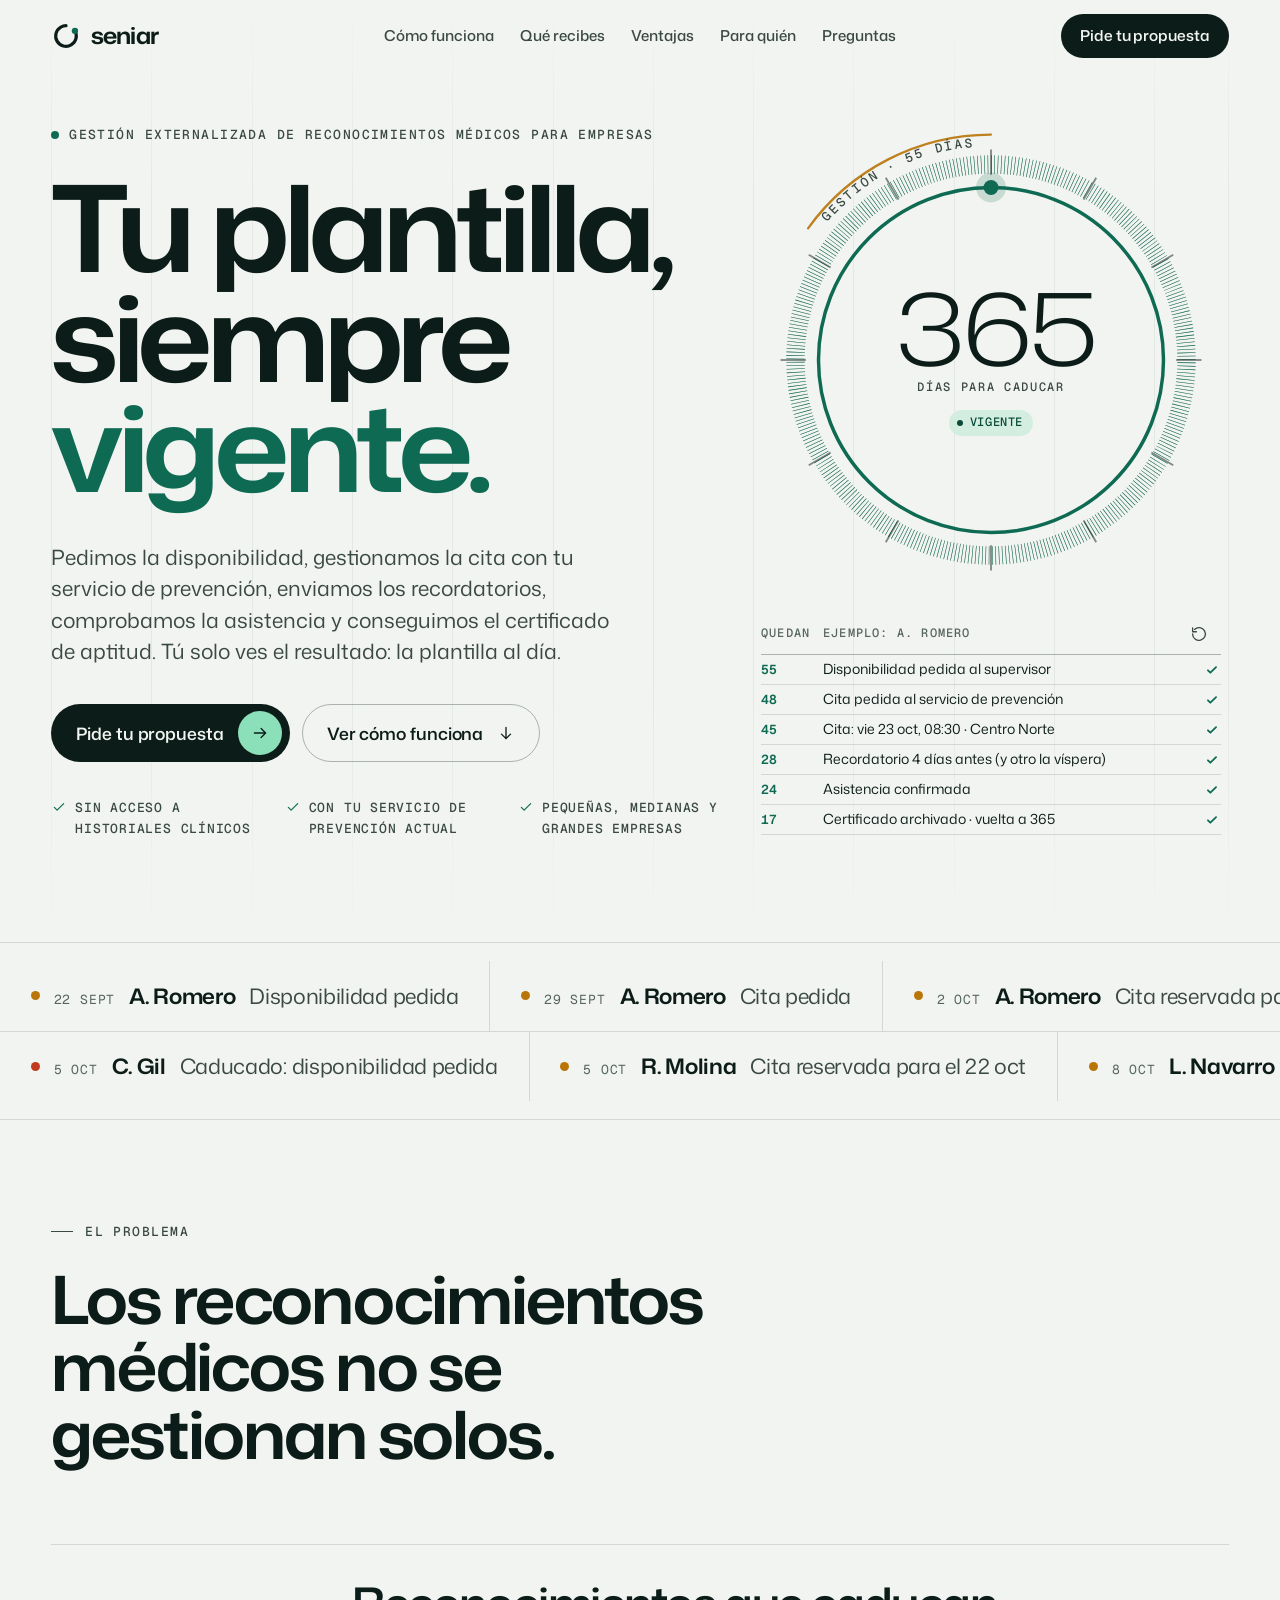
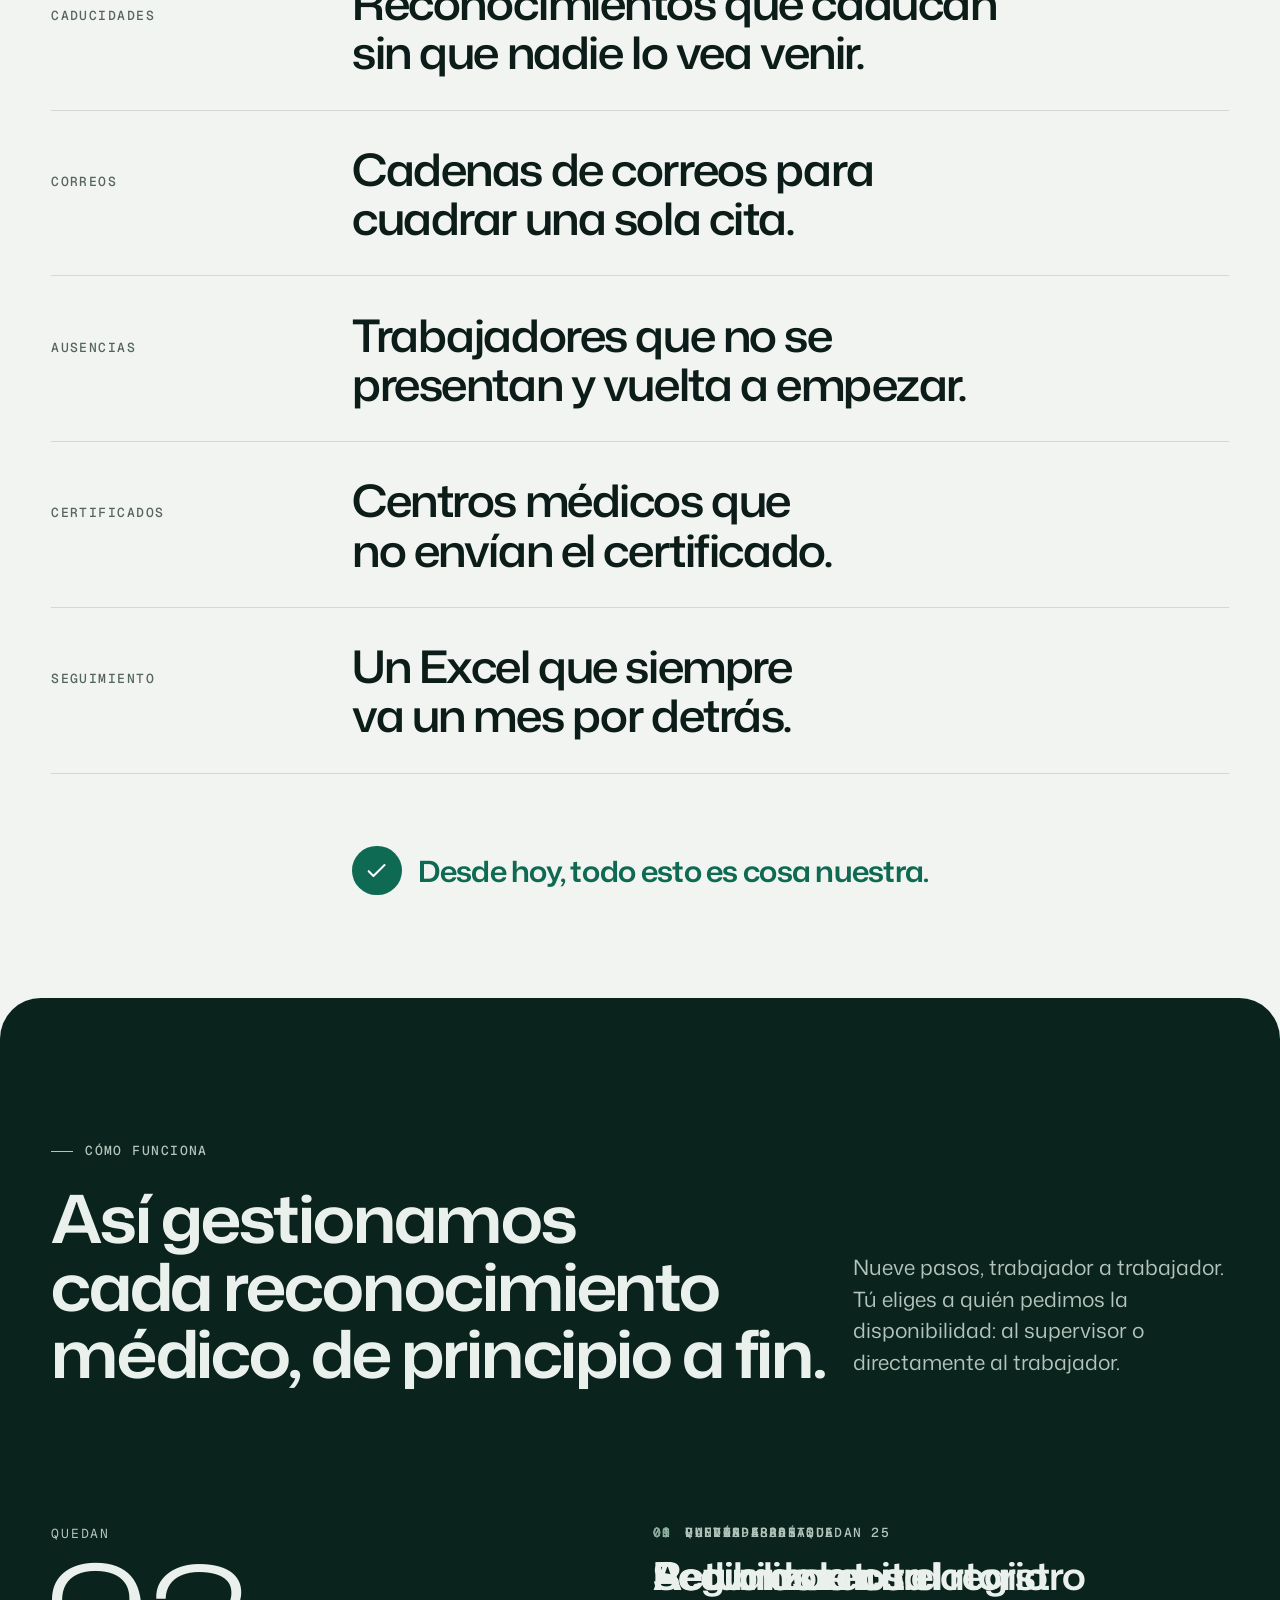
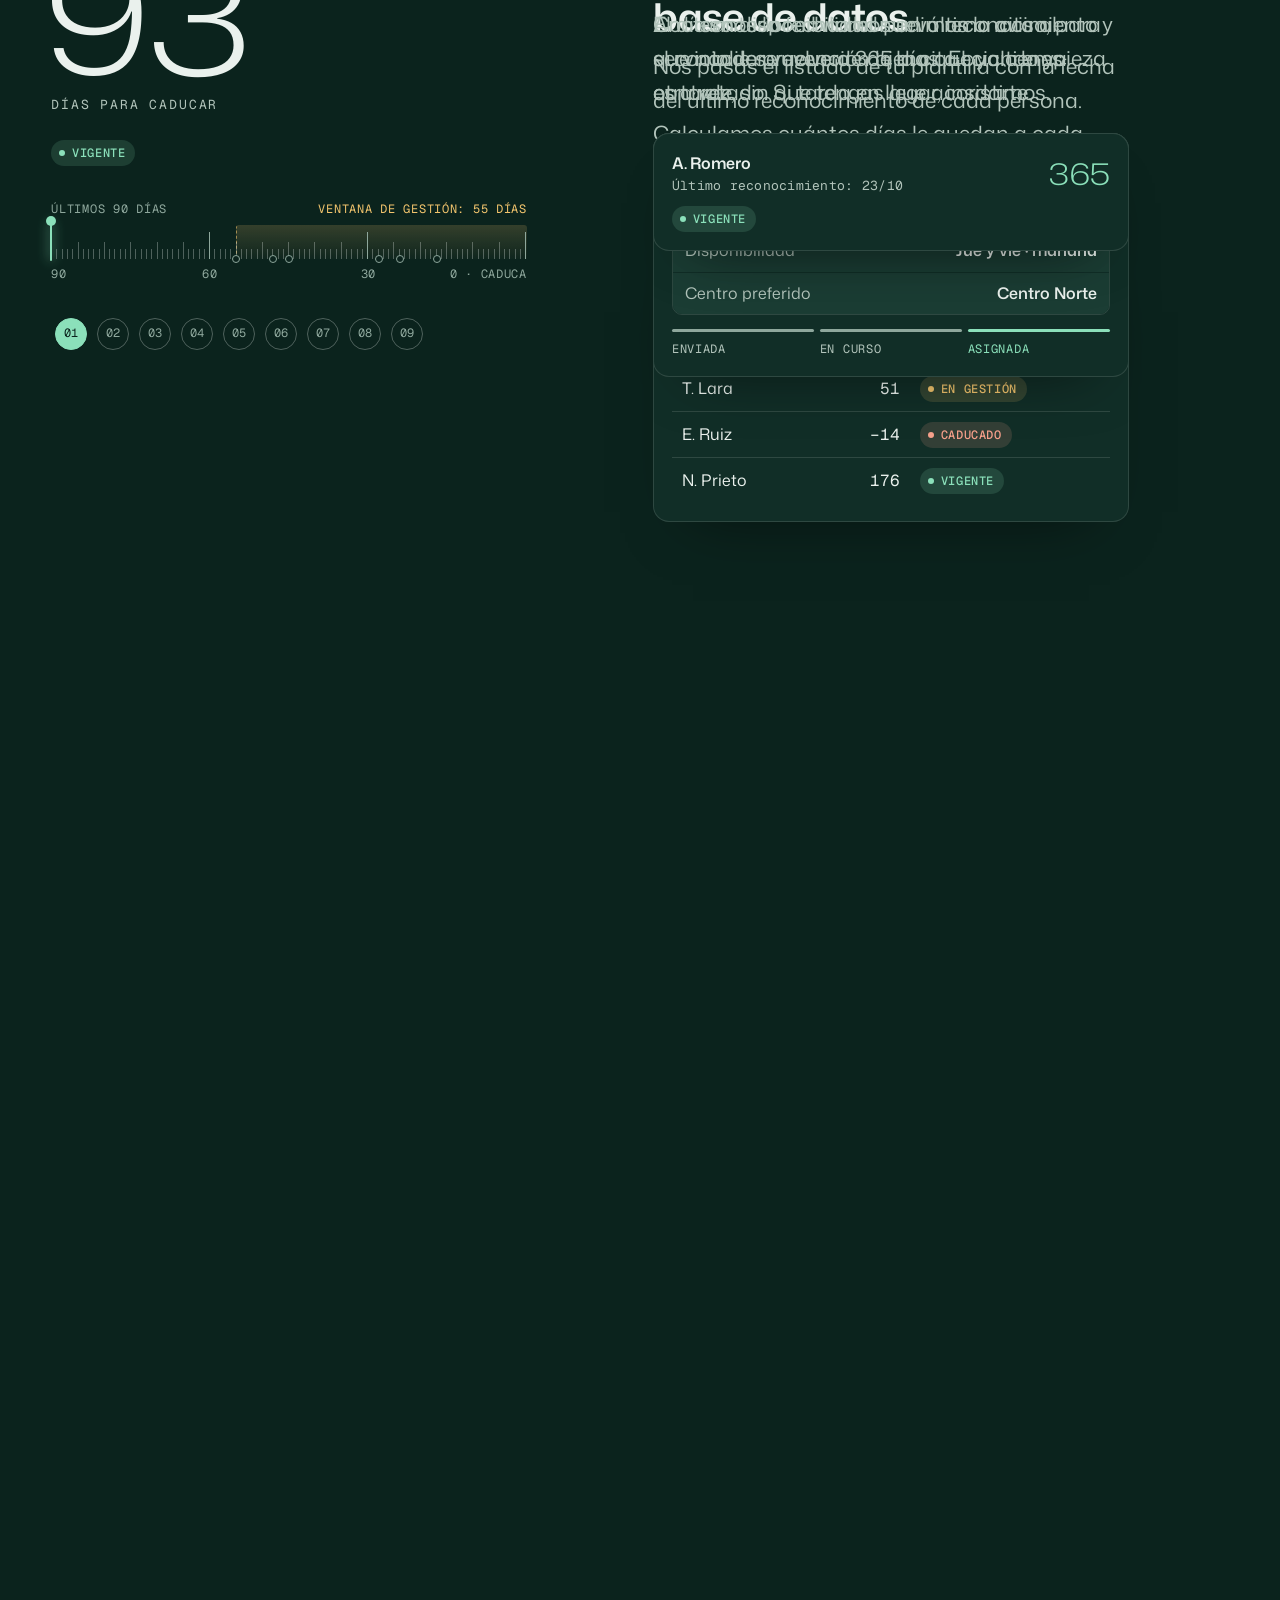
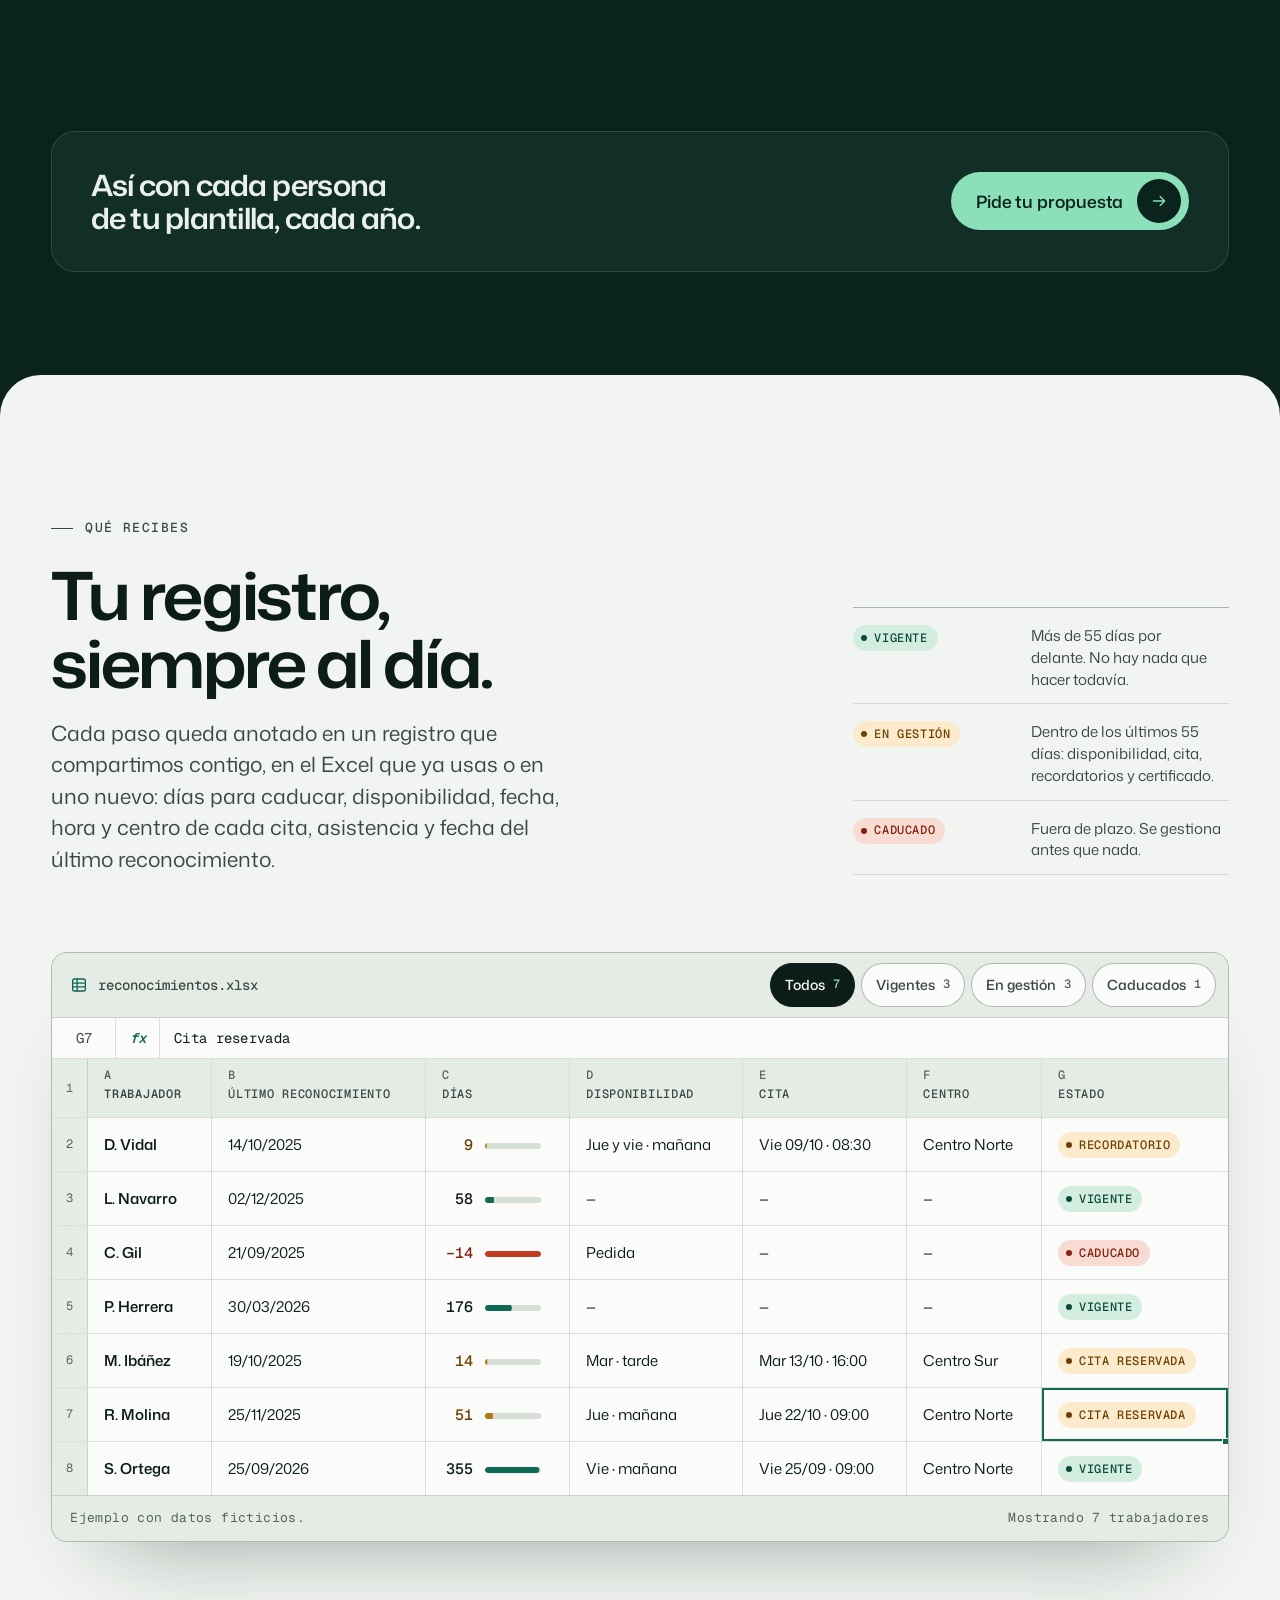
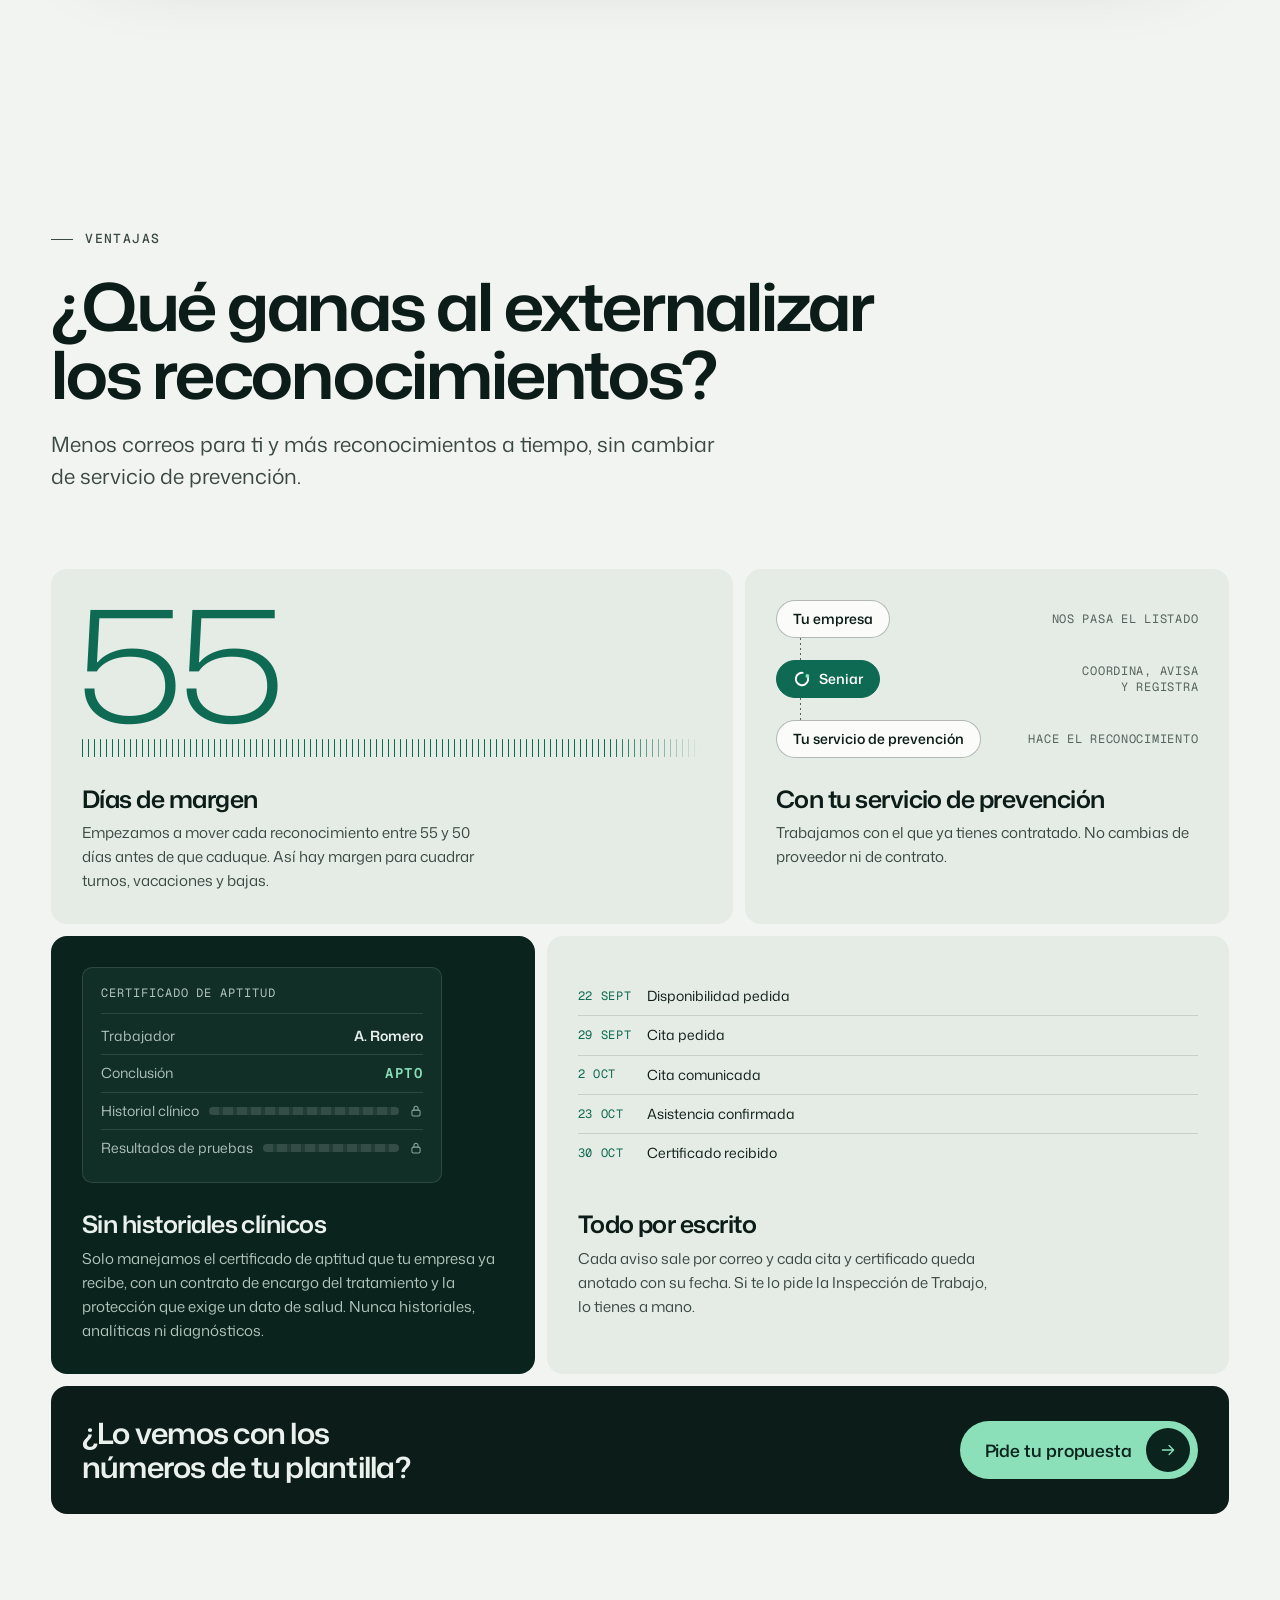
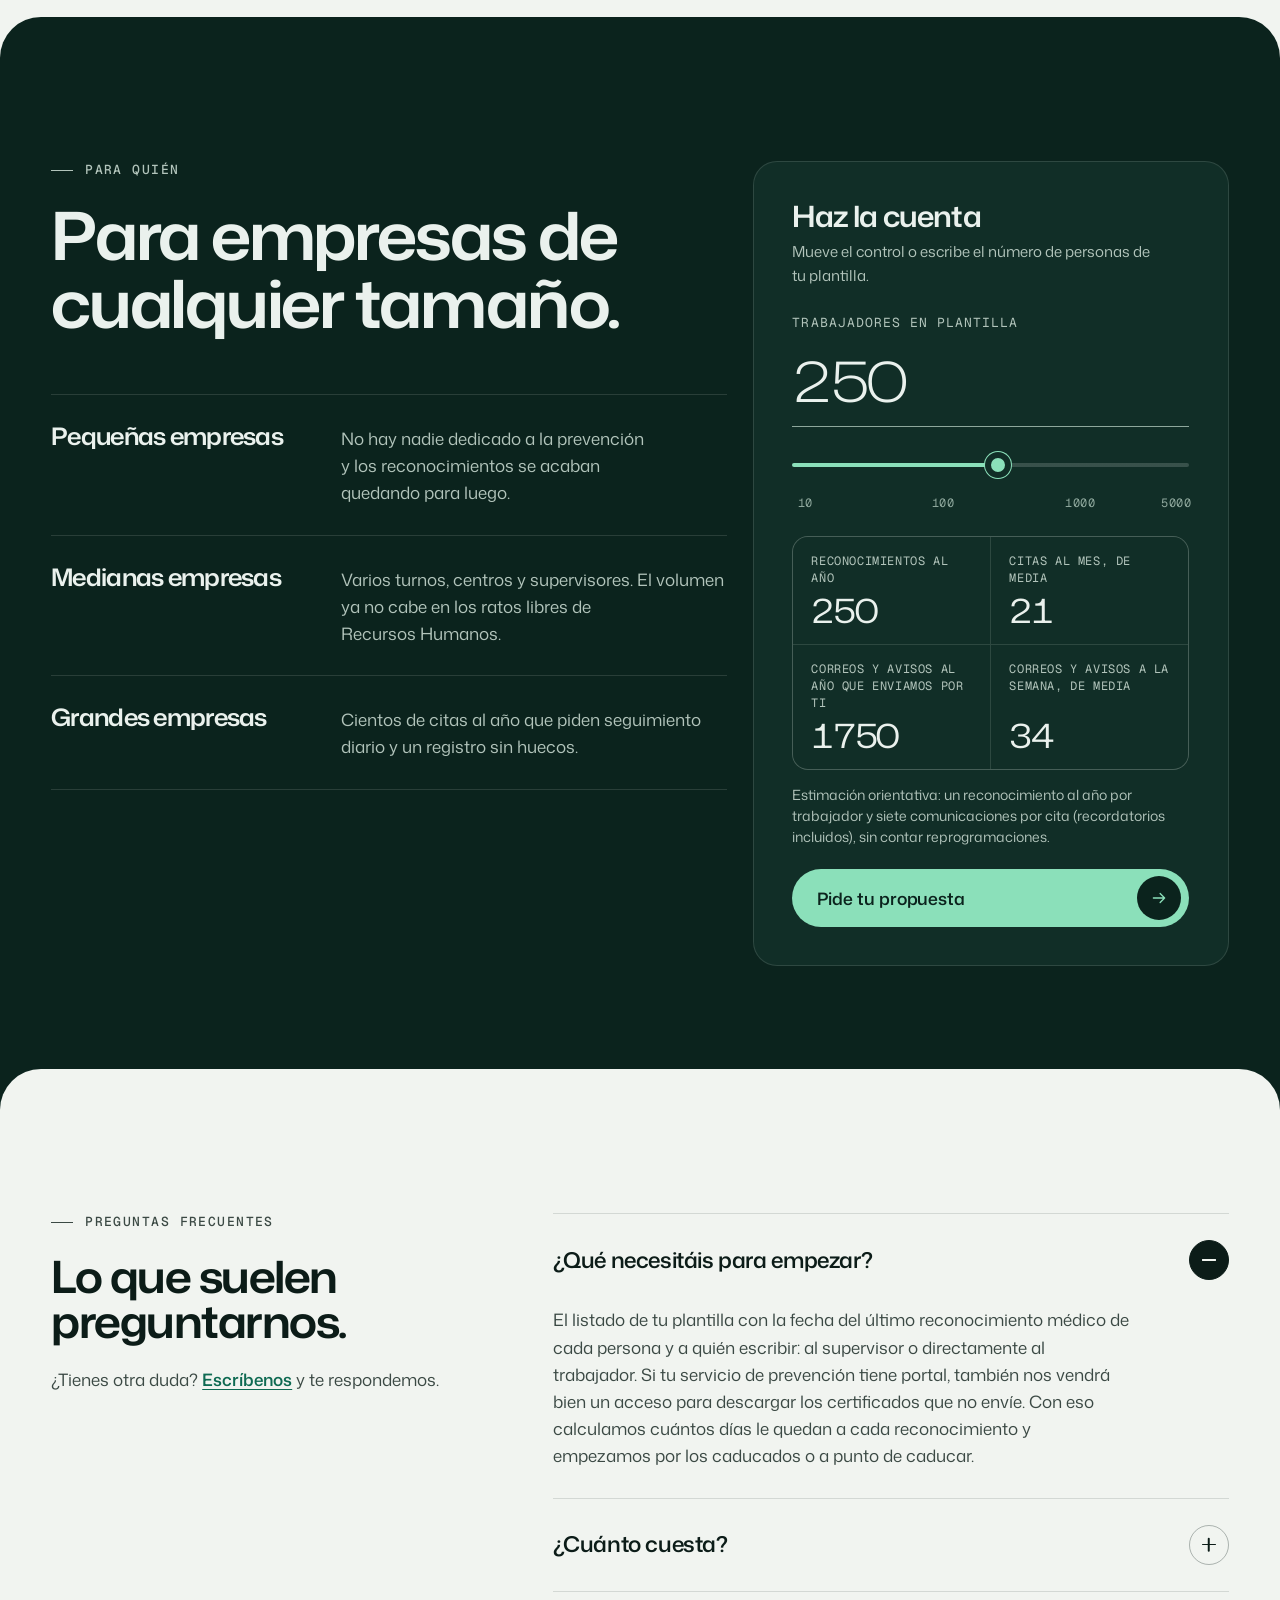
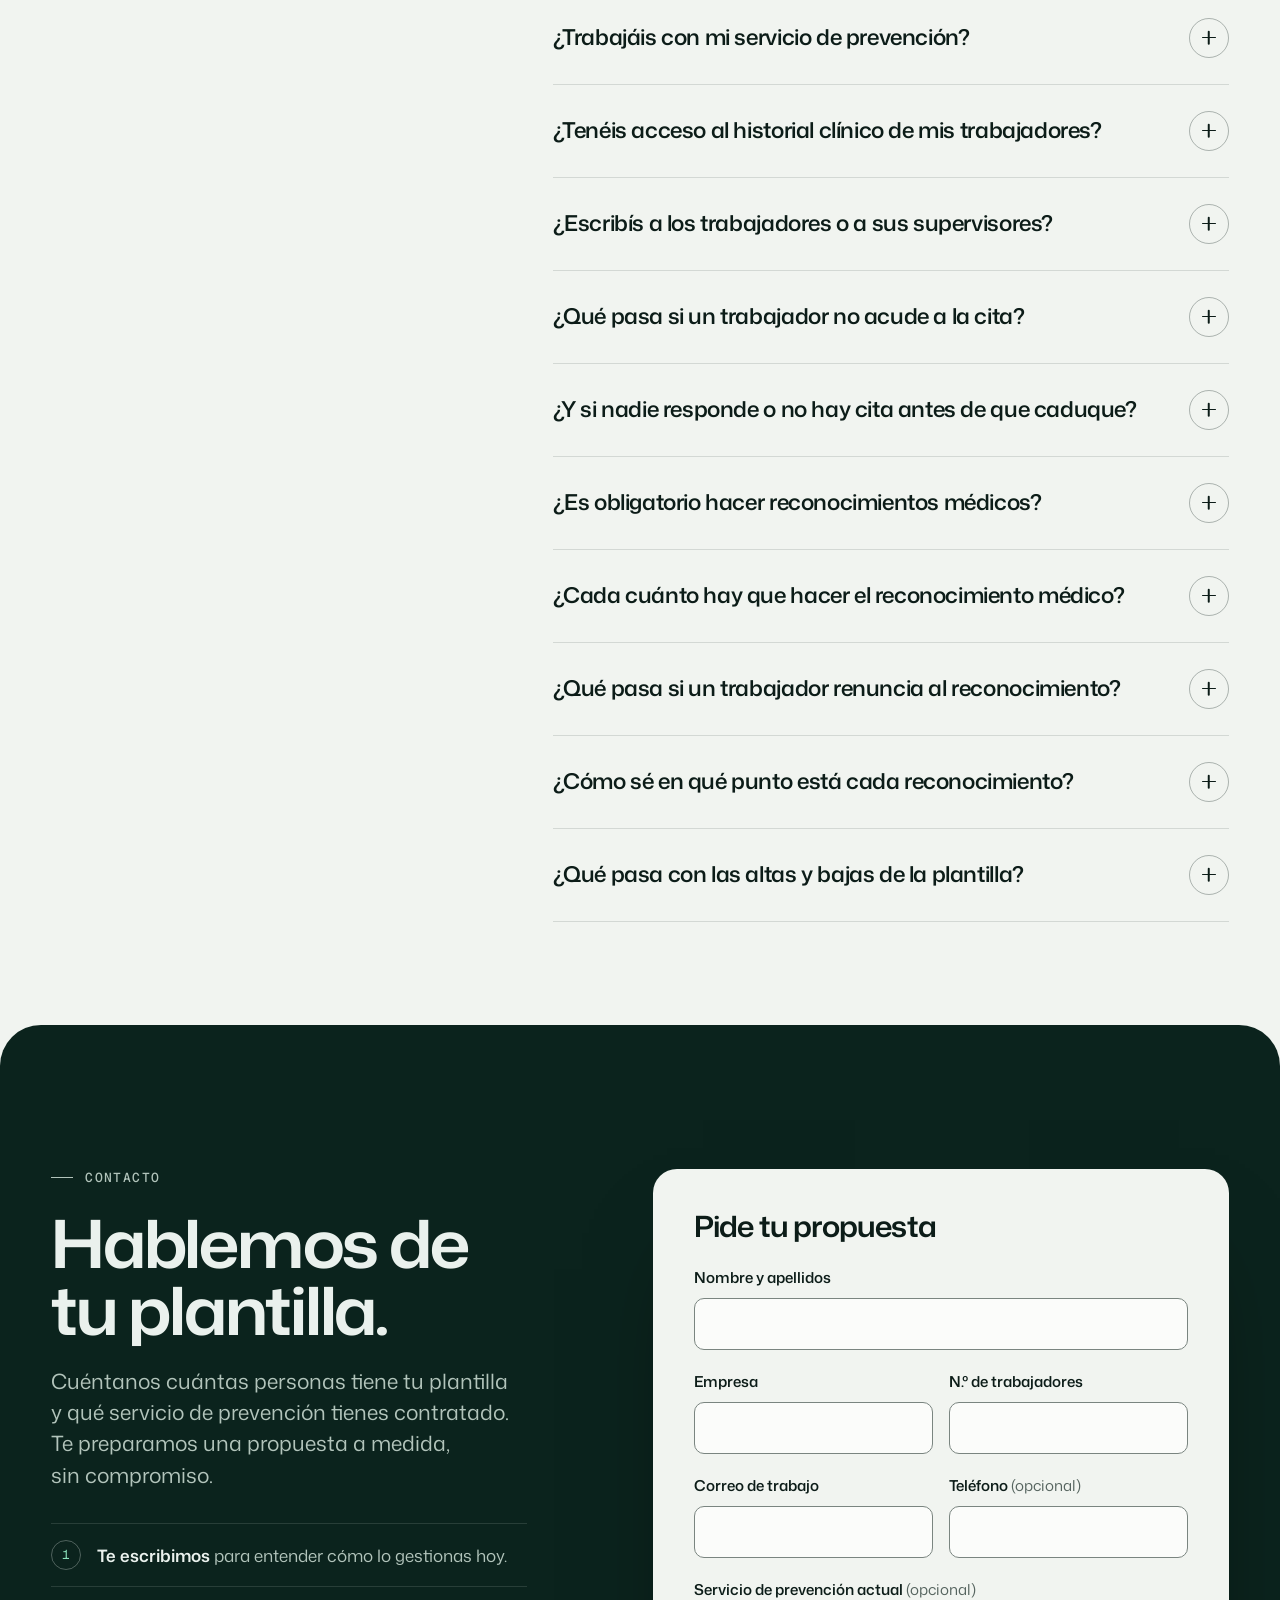
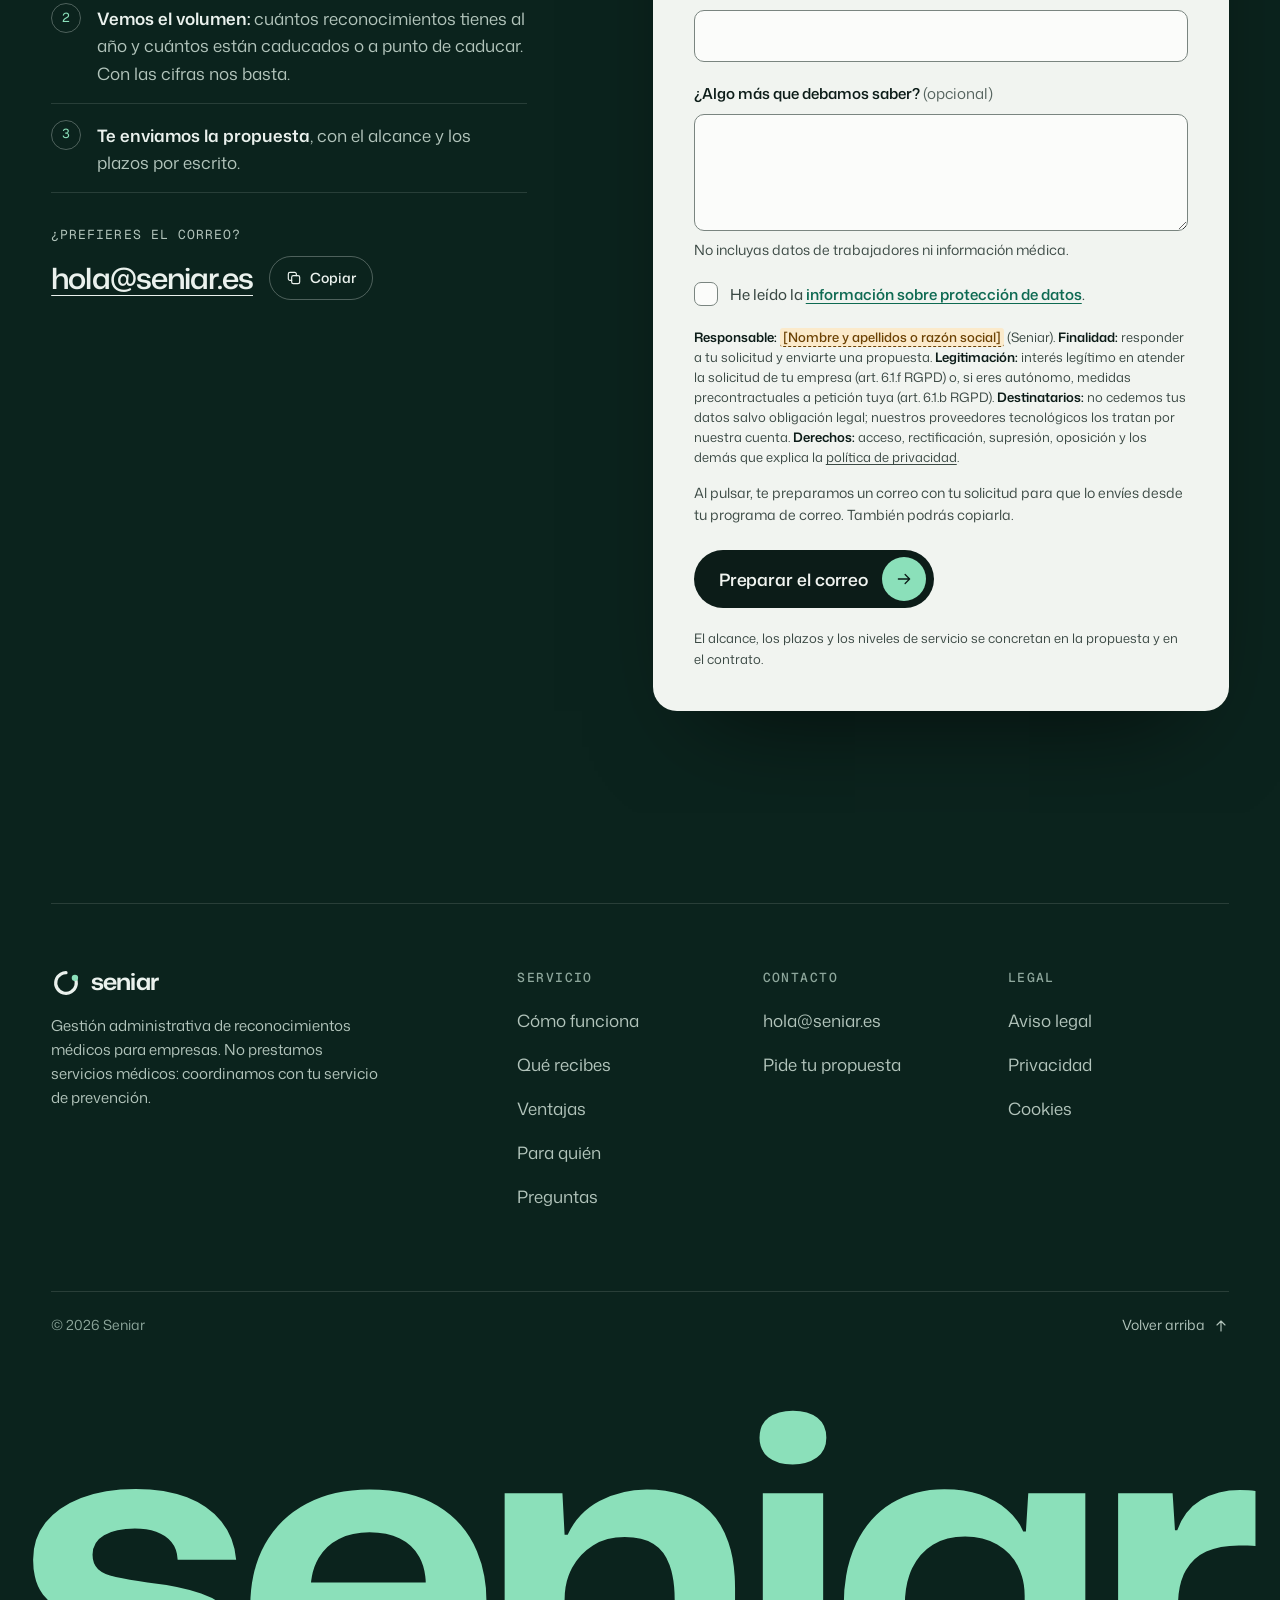
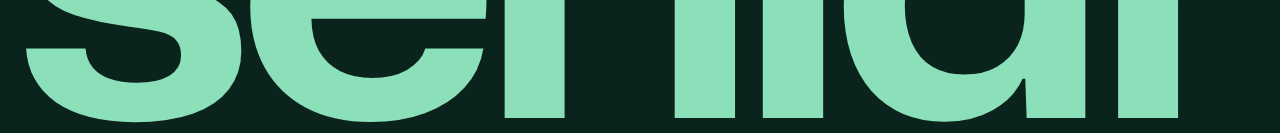
==== commit e122c64f: "Web Seniar v5: correcciones de la cuarta ronda de revisión - Titulares sin palabras partidas: textos" ====
--- a/web-reconocimientos/index.html
+++ b/web-reconocimientos/index.html
@@ -188,7 +188,7 @@
         <a class="btn btn--line btn--lg" href="#como-funciona"><span>Ver cómo funciona</span><svg class="btn__trail" aria-hidden="true"><use href="#i-arrow-down"/></svg></a>
       </div>
       <ul class="hero__proof" role="list">
-        <li><svg aria-hidden="true"><use href="#i-check"/></svg>Sin acceso a historiales clínicos</li>
+        <li><svg aria-hidden="true"><use href="#i-check"/></svg>Sin acceso a historiales&nbsp;clínicos</li>
         <li><svg aria-hidden="true"><use href="#i-check"/></svg>Con tu servicio de prevención actual</li>
         <li><svg aria-hidden="true"><use href="#i-check"/></svg>Pequeñas, medianas y grandes empresas</li>
       </ul>
@@ -599,7 +599,7 @@
     <div class="wrap">
       <header class="section-head section-head--stack">
         <p class="eyebrow" data-reveal>Ventajas</p>
-        <h2 class="h2" id="reasons-title" data-split>¿Por qué externalizar la gestión de tus reconocimientos&nbsp;médicos?</h2>
+        <h2 class="h2" id="reasons-title" data-split>¿Qué ganas al externalizar los reconocimientos?</h2>
         <p class="lead" data-reveal>Menos correos para ti y más reconocimientos a tiempo, sin cambiar de servicio de prevención.</p>
       </header>
 
@@ -617,11 +617,11 @@
         <li class="cell cell--b" data-reveal data-anim>
           <div class="cell__visual" aria-hidden="true">
             <div class="chain">
-              <span class="chain__node">Tu empresa</span>
+              <span class="chain__node">Tu empresa</span><span class="chain__note">Nos pasa el listado</span>
               <span class="chain__link"></span>
-              <span class="chain__node chain__node--main"><svg><use href="#i-mark"/></svg>Seniar</span>
+              <span class="chain__node chain__node--main"><svg><use href="#i-mark"/></svg>Seniar</span><span class="chain__note">Coordina, avisa y registra</span>
               <span class="chain__link"></span>
-              <span class="chain__node">Tu servicio de prevención</span>
+              <span class="chain__node">Tu servicio de prevención</span><span class="chain__note">Hace el reconocimiento</span>
             </div>
           </div>
           <div class="cell__copy">
@@ -718,7 +718,7 @@
     <div class="wrap faq__grid">
       <header class="faq__head">
         <p class="eyebrow" data-reveal>Preguntas frecuentes</p>
-        <h2 class="h2" id="faq-title" data-split>Lo que suelen preguntarnos sobre los reconocimientos&nbsp;médicos.</h2>
+        <h2 class="h2" id="faq-title" data-split>Lo que suelen preguntarnos.</h2>
         <p class="faq__more" data-reveal>¿Tienes otra duda? <a href="#solicitud">Escríbenos</a> y te respondemos.</p>
       </header>
       <div class="faq__list" data-reveal>
@@ -843,11 +843,11 @@
             <p class="field__error" id="e-privacidad" hidden></p>
           </div>
           <p class="form__legal"><b>Responsable:</b> <span class="ph">[Nombre y apellidos o razón social]</span> (Seniar). <b>Finalidad:</b> responder a tu solicitud y enviarte una propuesta. <b>Legitimación:</b> interés legítimo en atender la solicitud de tu empresa (art.&nbsp;6.1.f RGPD) o, si eres autónomo, medidas precontractuales a petición tuya (art.&nbsp;6.1.b RGPD). <b>Destinatarios:</b> no cedemos tus datos salvo obligación legal; nuestros proveedores tecnológicos los tratan por nuestra cuenta. <b>Derechos:</b> acceso, rectificación, supresión, oposición y los demás que explica la <a href="privacidad.html" target="_blank" rel="noopener">política de privacidad<span class="visually-hidden">, se abre en una pestaña nueva</span></a>.</p>
+          <p class="form__mail-hint" id="h-envio" data-mail-hint hidden>Al pulsar, te preparamos un correo con tu solicitud para que lo envíes desde tu programa de correo. También podrás copiarla.</p>
           <div class="form__actions">
             <button class="btn btn--solid btn--lg form__submit" type="submit" data-submit><span data-submit-label>Enviar solicitud</span><span class="btn__icon" aria-hidden="true"><svg><use href="#i-arrow"/></svg><svg><use href="#i-arrow"/></svg></span></button>
             <p class="form__status" role="status" aria-live="polite" data-form-status></p>
           </div>
-          <p class="form__mail-hint" data-mail-hint hidden>Al pulsar, te preparamos un correo con tu solicitud para que lo envíes desde tu programa de correo. También podrás copiarla.</p>
           <p class="form__scope">El alcance, los plazos y los niveles de servicio se concretan en la propuesta y en el contrato.</p>
         </form>
 
@@ -859,6 +859,7 @@
             <a class="btn btn--solid btn--lg" href="mailto:hola@seniar.es" data-done-mailto><span>Abrir mi correo</span><span class="btn__icon" aria-hidden="true"><svg><use href="#i-arrow"/></svg><svg><use href="#i-arrow"/></svg></span></a>
             <button class="btn btn--line btn--lg" type="button" data-done-copy><svg class="btn__lead" aria-hidden="true"><use href="#i-copy"/></svg><span data-done-copy-label>Copiar solicitud</span></button>
             <p class="form-done__hint">Envíala a <b>hola@seniar.es</b>.</p>
+            <p class="form-done__hint" data-done-trunc hidden>Tu mensaje es largo, así que en el correo va recortado. Si quieres enviarlo entero, usa «Copiar solicitud».</p>
             <label class="visually-hidden" for="done-text">Texto de tu solicitud</label>
             <textarea class="form-done__text-area" id="done-text" readonly rows="7" data-done-area hidden></textarea>
           </div>
--- a/web-reconocimientos/assets/css/main.css
+++ b/web-reconocimientos/assets/css/main.css
@@ -301,7 +301,7 @@
   letter-spacing: -0.034em;
   line-height: 1.02;
   text-wrap: balance;
-  overflow-wrap: anywhere;
+  overflow-wrap: break-word;
 }
 
 @media (max-width: 480px) {
@@ -789,10 +789,13 @@
   .hero__visual { grid-column: 8 / span 5; grid-row: 1 / span 4; align-self: center; margin-top: 0; }
   .hero__lead { grid-column: 1 / span 6; grid-row: 2; }
   .hero__actions { grid-column: 1 / span 7; grid-row: 3; }
-  .hero__proof { grid-column: 1 / span 7; grid-row: 4; align-self: start; display: grid; grid-template-columns: repeat(3, minmax(0, 1fr)); gap: 12px 24px; }
+  .hero__proof { grid-column: 1 / span 7; grid-row: 4; align-self: start; flex-direction: column; gap: 8px; }
   .hero__proof li { align-items: flex-start; }
   .hero__proof svg { margin-top: 1px; }
   .hero__lead { max-width: 44ch; }
+}
+@media (min-width: 1280px) {
+  .hero__proof { display: grid; grid-template-columns: repeat(3, minmax(0, 1fr)); gap: 12px 24px; }
 }
 @media (min-width: 1000px) and (max-height: 820px) {
   .hero { padding-top: calc(var(--header-h) + 28px); }
@@ -957,7 +960,8 @@
 }
 .replay svg { width: 18px; height: 18px; }
 .replay:hover { color: var(--fg); background: var(--bg-2); }
-.replay[aria-disabled="true"] { opacity: .4; cursor: default; }
+.replay[aria-disabled="true"] { cursor: default; }
+.replay[aria-disabled="true"] svg { opacity: .4; }
 .replay[aria-disabled="true"]:hover { background: transparent; color: var(--fg-2); }
 
 /* --------------------------------------------------------------------------
@@ -1360,8 +1364,9 @@
 }
 
 /* Escena fija en escritorio: el panel y el paso activo cambian en el sitio */
-.process.is-pinned .process__scene { height: var(--scene-h, auto); margin-top: calc(clamp(40px, 6vw, 88px) - 14vh); }
+.process.is-pinned .process__scene { height: var(--scene-h, calc(9 * 34vh + 100vh)); margin-top: calc(clamp(40px, 6vw, 88px) - 14vh); }
 .process.is-pinned .process__frame { pointer-events: none; }
+.process.is-pinned .cta-band { margin-top: calc(clamp(48px, 7vw, 96px) - max(0px, 50vh - 300px)); }
 .process.is-pinned .panel { pointer-events: auto; }
 .process.is-pinned .process__frame {
   position: sticky;
@@ -1401,13 +1406,14 @@
 .process.is-pinned .panel__num { font-size: clamp(8rem, 2rem + 9.5vw, 14.5rem); }
 .process.is-pinned .panel__dots {
   display: flex;
-  gap: 6px;
+  flex-wrap: wrap;
+  gap: 2px;
   margin-top: 30px;
 }
 .panel__dots button {
   display: grid;
   place-items: center;
-  width: 44px;
+  width: 40px;
   height: 44px;
   padding: 0;
   border: 0;
@@ -1932,8 +1938,17 @@
 }
 .is-in .mini-ruler i { clip-path: inset(0 0 0 0); }
 
-.chain { display: grid; justify-items: start; width: 100%; }
+.chain {
+  display: grid;
+  grid-template-columns: auto minmax(0, 1fr);
+  align-items: center;
+  column-gap: 18px;
+  width: 100%;
+  container-type: inline-size;
+}
 .chain__node {
+  grid-column: 1;
+  justify-self: start;
   display: inline-flex;
   align-items: center;
   gap: 8px;
@@ -1944,38 +1959,51 @@
   background: var(--surface);
   font-size: var(--fs-xs);
   font-weight: 560;
+  white-space: nowrap;
 }
 .chain__node svg { width: 18px; height: 18px; --mark-dot: var(--mint); }
 .chain__node--main { background: var(--green); color: #FFFFFF; border-color: var(--green); }
+.chain__note {
+  grid-column: 2;
+  justify-self: end;
+  font-family: var(--font-mono);
+  font-size: 0.75rem;
+  letter-spacing: 0.06em;
+  line-height: 1.35;
+  text-transform: uppercase;
+  text-align: right;
+  color: var(--fg-3);
+  min-width: 0;
+  overflow-wrap: anywhere;
+}
 .chain__link {
+  grid-column: 1;
   width: 1px;
-  height: 24px;
+  height: 22px;
   margin-left: 24px;
   background-image: linear-gradient(to bottom, var(--fg-3) 50%, transparent 50%);
   background-size: 1px 5px;
 }
-@media (min-width: 1100px) {
-  .chain { display: flex; align-items: center; }
-  .chain__link {
-    flex: 1;
-    height: 1px;
-    width: auto;
-    margin: 0 10px;
-    background: var(--fg-3);
-    background-size: auto;
-  }
-  .chain__node { flex: none; }
-  .js [data-anim] .chain .chain__link { transform: scaleX(0); transform-origin: left; transition: transform .6s var(--ease-out), opacity .3s; }
-  .js [data-anim].is-in .chain .chain__link { transform: none; }
-}
+@container (max-width: 420px) {
+  .chain { column-gap: 14px; }
+  .chain__note { justify-self: start; text-align: left; }
+}
+@container (max-width: 340px) {
+  .chain__note { display: none; }
+}
+.js [data-anim] .chain__note { opacity: 0; transition: opacity .6s var(--ease-out) .35s; }
+.js [data-anim].is-in .chain__note { opacity: 1; }
 .js [data-anim] .chain__node,
 .js [data-anim] .chain__link { opacity: 0; transform: translateY(-6px); transition: opacity .5s var(--ease-out), transform .6s var(--ease-out); }
 .js [data-anim].is-in .chain__node,
 .js [data-anim].is-in .chain__link { opacity: 1; transform: none; }
-.js [data-anim].is-in .chain > :nth-child(2) { transition-delay: .1s; }
+.js [data-anim].is-in .chain > :nth-child(2) { transition-delay: .15s; }
 .js [data-anim].is-in .chain > :nth-child(3) { transition-delay: .2s; }
 .js [data-anim].is-in .chain > :nth-child(4) { transition-delay: .3s; }
-.js [data-anim].is-in .chain > :nth-child(5) { transition-delay: .4s; }
+.js [data-anim].is-in .chain > :nth-child(5) { transition-delay: .45s; }
+.js [data-anim].is-in .chain > :nth-child(6) { transition-delay: .5s; }
+.js [data-anim].is-in .chain > :nth-child(7) { transition-delay: .6s; }
+.js [data-anim].is-in .chain > :nth-child(8) { transition-delay: .75s; }
 
 .cert {
   width: 100%;
@@ -2036,14 +2064,14 @@
   padding-block: clamp(20px, 2.4vw, 28px);
   border-bottom: 1px solid var(--rule);
 }
-.segment__name { font-size: 1.5rem; font-weight: 600; font-stretch: 110%; letter-spacing: -0.03em; line-height: 1.15; }
+.segment__name { font-size: clamp(1.25rem, 0.5rem + 1.3vw, 1.5rem); font-weight: 600; font-stretch: 110%; letter-spacing: -0.03em; line-height: 1.15; }
 .segment__text { color: var(--fg-2); max-width: 46ch; }
 @media (min-width: 640px) {
   .segment { grid-template-columns: minmax(0, 2fr) minmax(0, 3fr); align-items: baseline; }
 }
 @media (min-width: 1000px) {
   .audience__grid { grid-template-columns: repeat(12, minmax(0, 1fr)); column-gap: var(--col-gap); align-items: start; }
-  .audience__intro { grid-column: 1 / span 6; }
+  .audience__intro { grid-column: 1 / span 7; }
   .calc { grid-column: 8 / span 5; }
 }
 
@@ -2418,7 +2446,7 @@
   .form-done__icon { display: none; }
   .form-done__title { font-size: 1.25rem; }
 }
-.form__mail-hint { grid-column: 1 / -1; margin-top: -8px; font-size: var(--fs-xs); color: var(--fg-2); }
+.form__mail-hint { grid-column: 1 / -1; margin-top: -6px; font-size: var(--fs-xs); color: var(--fg-2); }
 .link-btn { padding: 10px 0; border: 0; background: none; color: var(--green); font-weight: 560; text-decoration: underline; text-underline-offset: 0.2em; min-height: 44px; }
 @media (prefers-reduced-motion: no-preference) {
   .js .form-done:not([hidden]) .form-done__icon { animation: pop .6s var(--ease-out) backwards; }
@@ -2551,6 +2579,7 @@
   .js .readout li,
   .js [data-anim] .chain__node,
   .js [data-anim] .chain__link,
+  .js [data-anim] .chain__note,
   .js [data-anim] .log li,
   .js .footer__mega svg { opacity: 1 !important; transform: none !important; }
   .js .sheet:not(.is-counted) .days__bar::after { transform: scaleX(var(--v, 0)); }
@@ -2597,6 +2626,7 @@
   .js .readout li,
   .js [data-anim] .chain__node,
   .js [data-anim] .chain__link,
+  .js [data-anim] .chain__note,
   .js [data-anim] .log li,
   .js .footer__mega svg,
   .menu__link {
@@ -2662,7 +2692,7 @@
   text-wrap: balance;
 }
 .legal__updated { margin-top: 18px; font-family: var(--font-mono); font-size: var(--fs-label); letter-spacing: 0.08em; text-transform: uppercase; color: var(--fg-3); }
-.legal h2 { margin-top: 48px; font-size: 1.5rem; font-weight: 600; font-stretch: 106%; letter-spacing: -0.02em; line-height: 1.2; }
+.legal h2 { margin-top: 48px; text-wrap: balance; font-size: 1.5rem; font-weight: 600; font-stretch: 106%; letter-spacing: -0.02em; line-height: 1.2; }
 .legal p, .legal ul, .legal dl { margin-top: 14px; color: var(--fg-2); }
 .legal ul { padding-left: 1.2em; }
 .legal li { margin-top: 6px; }
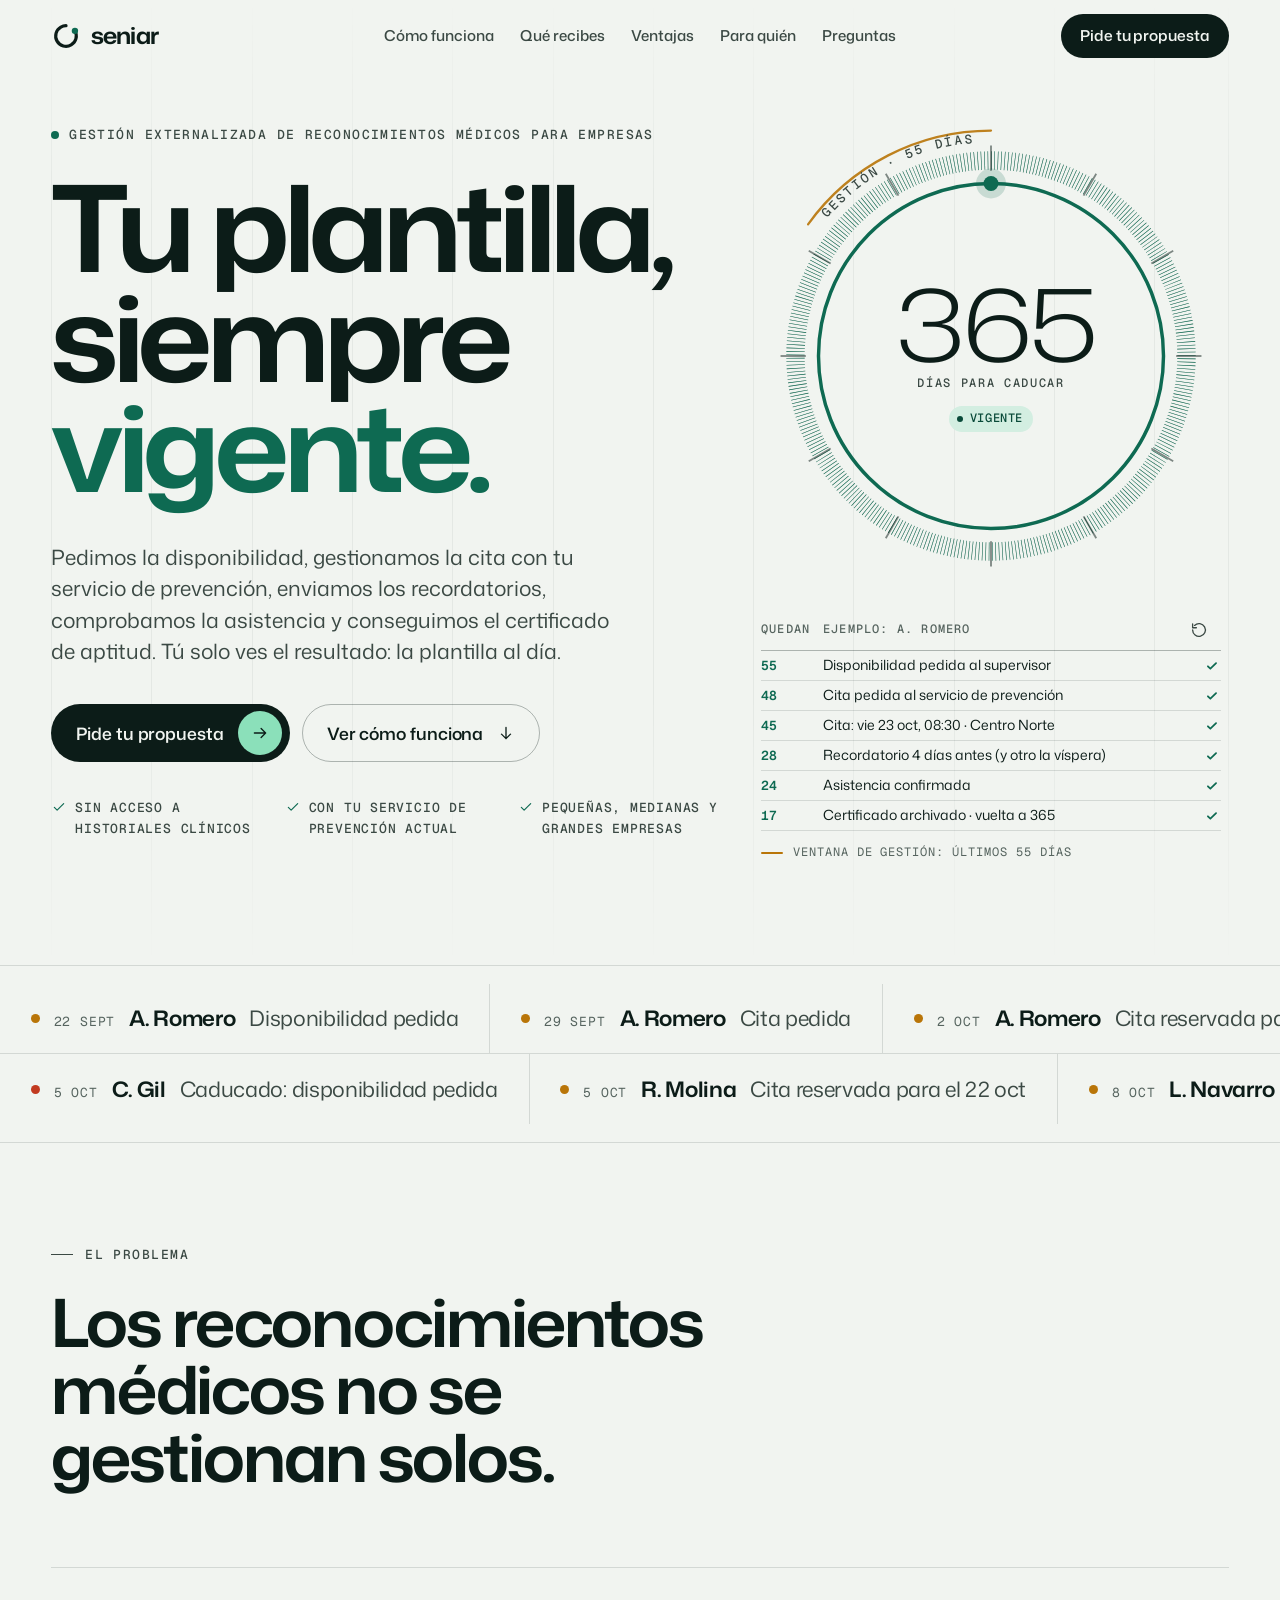
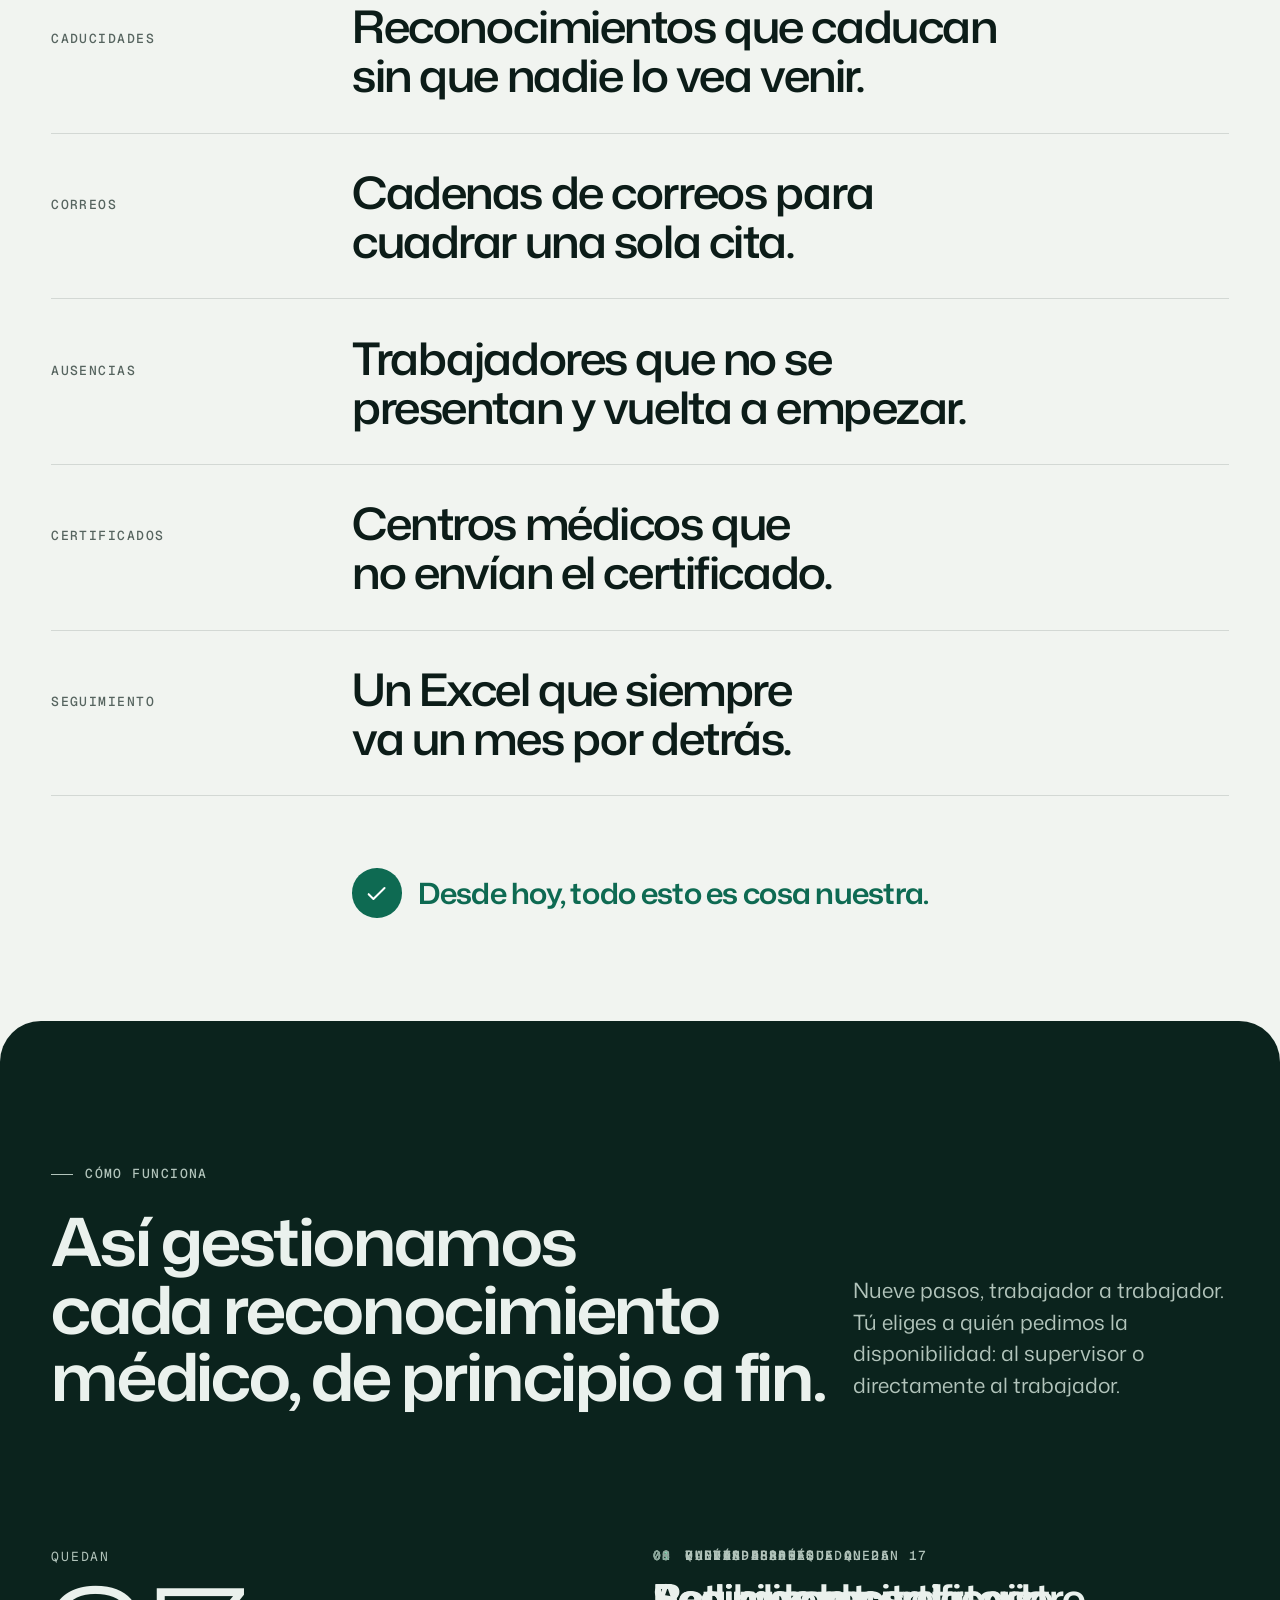
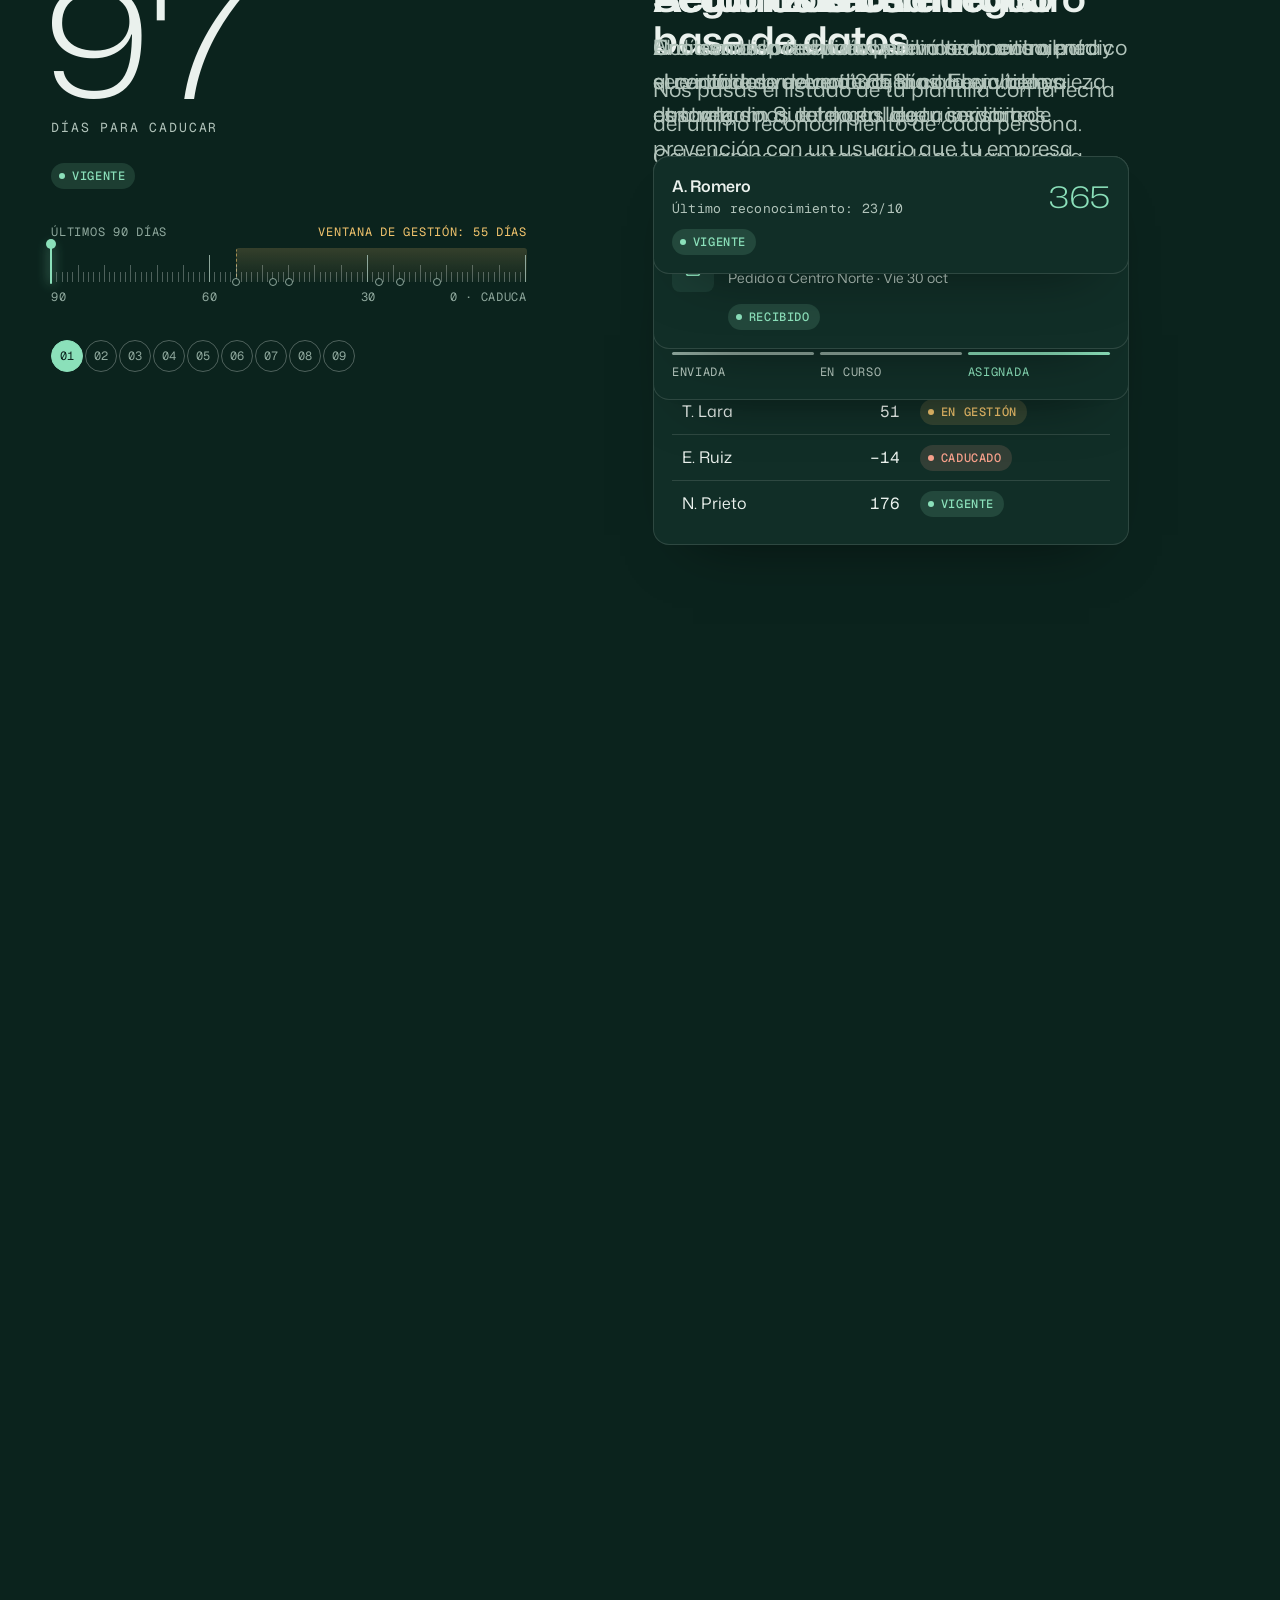
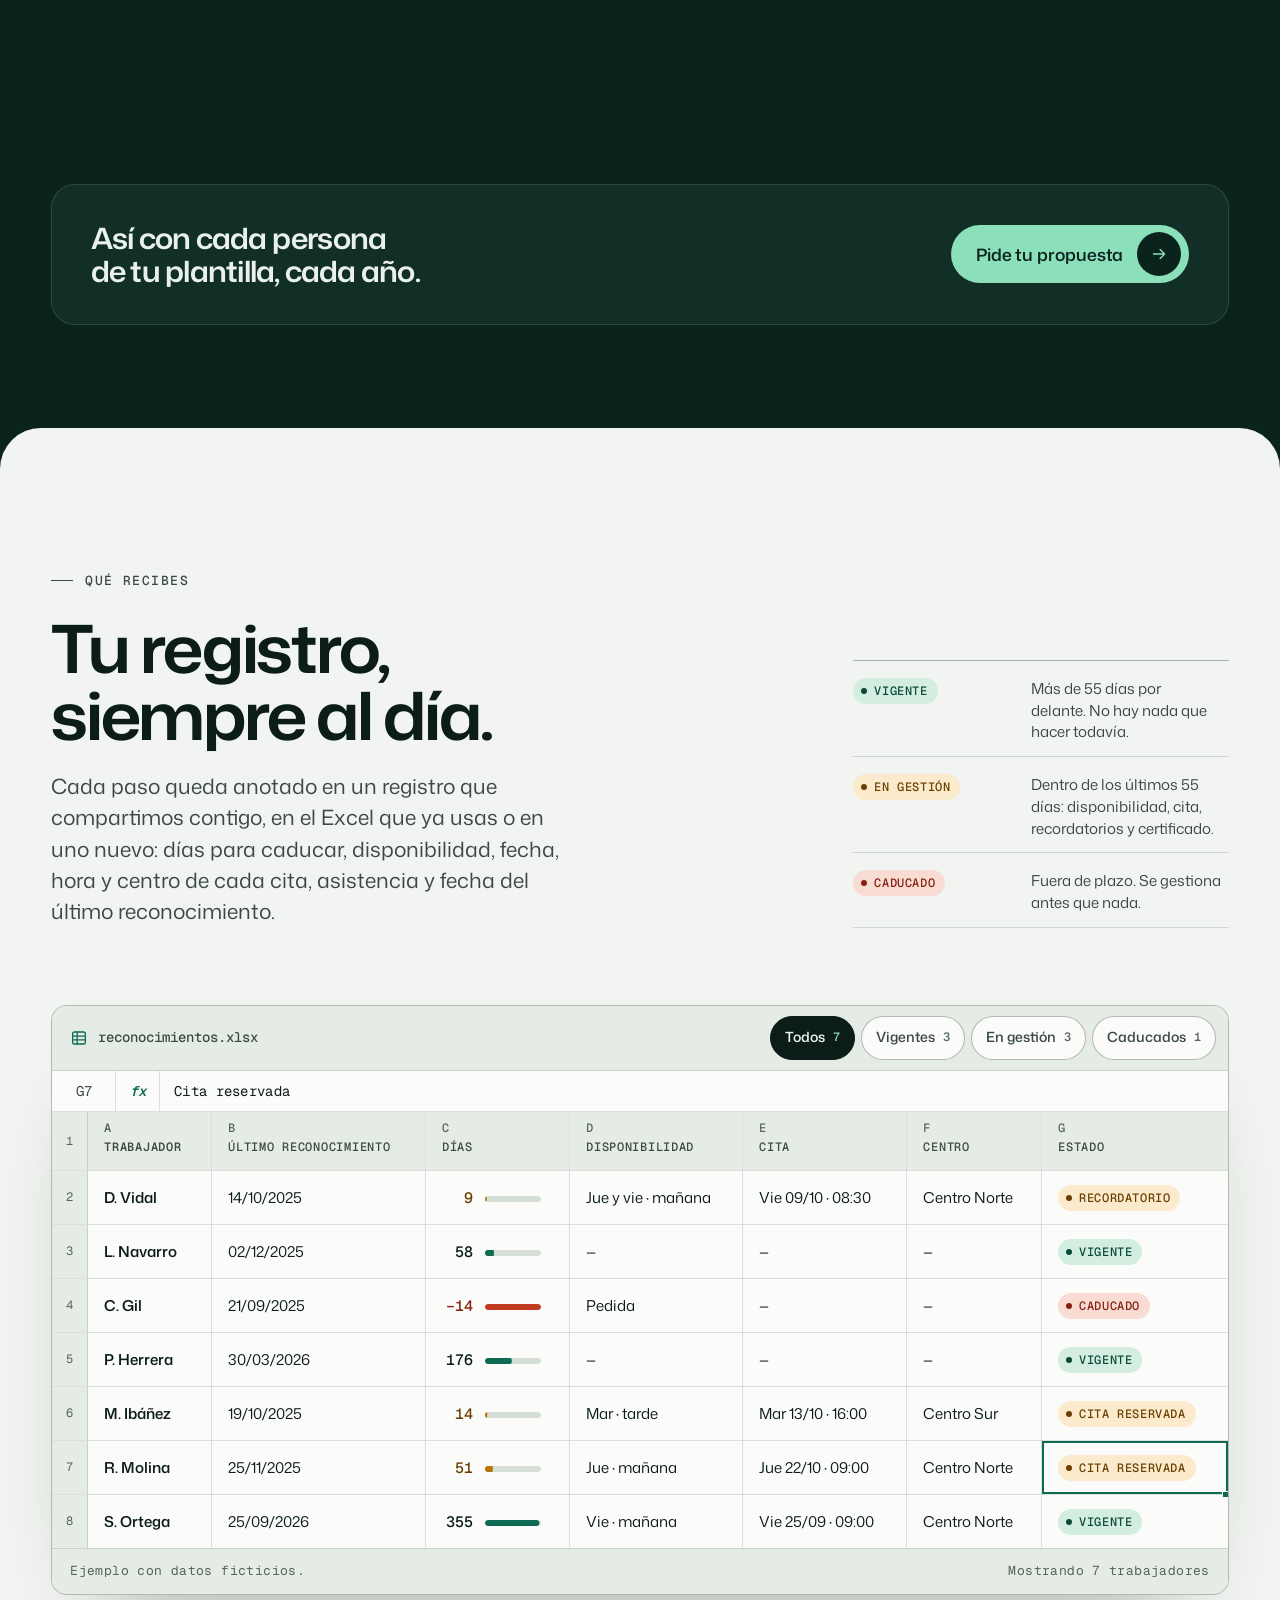
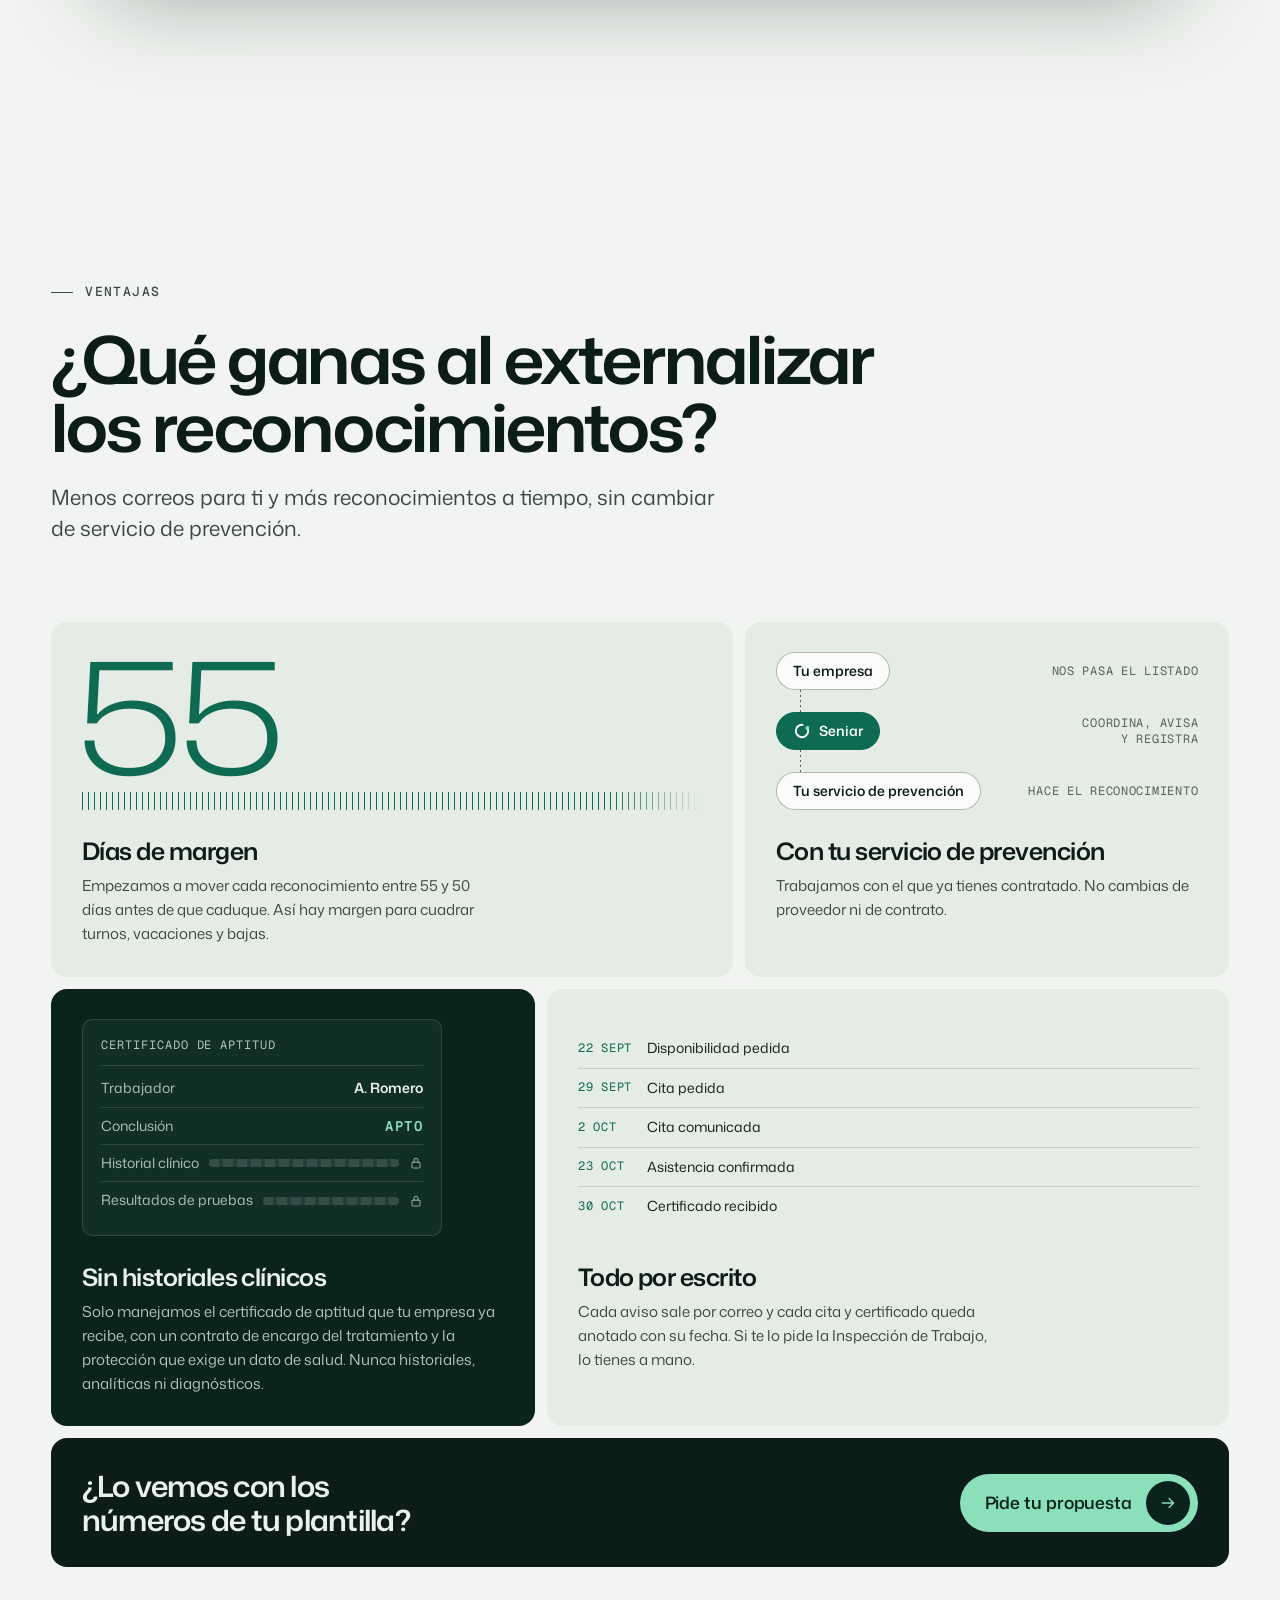
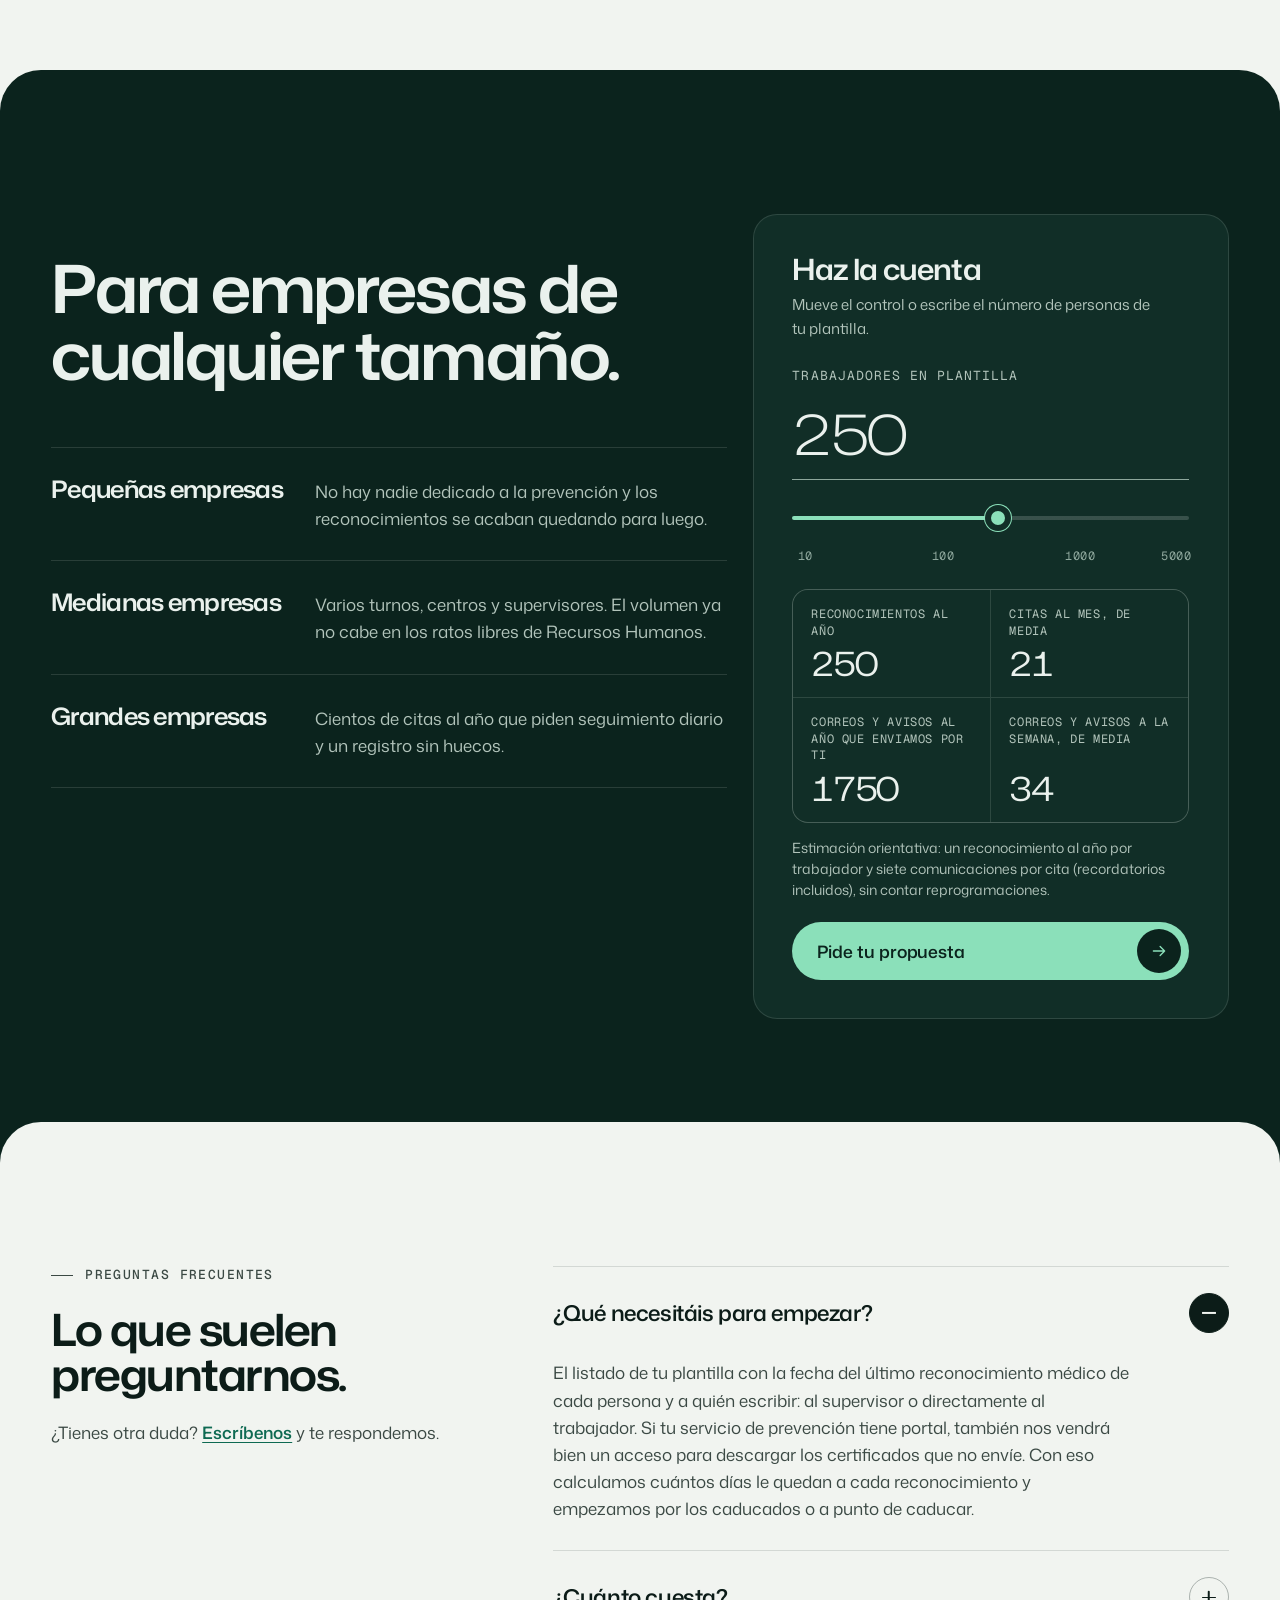
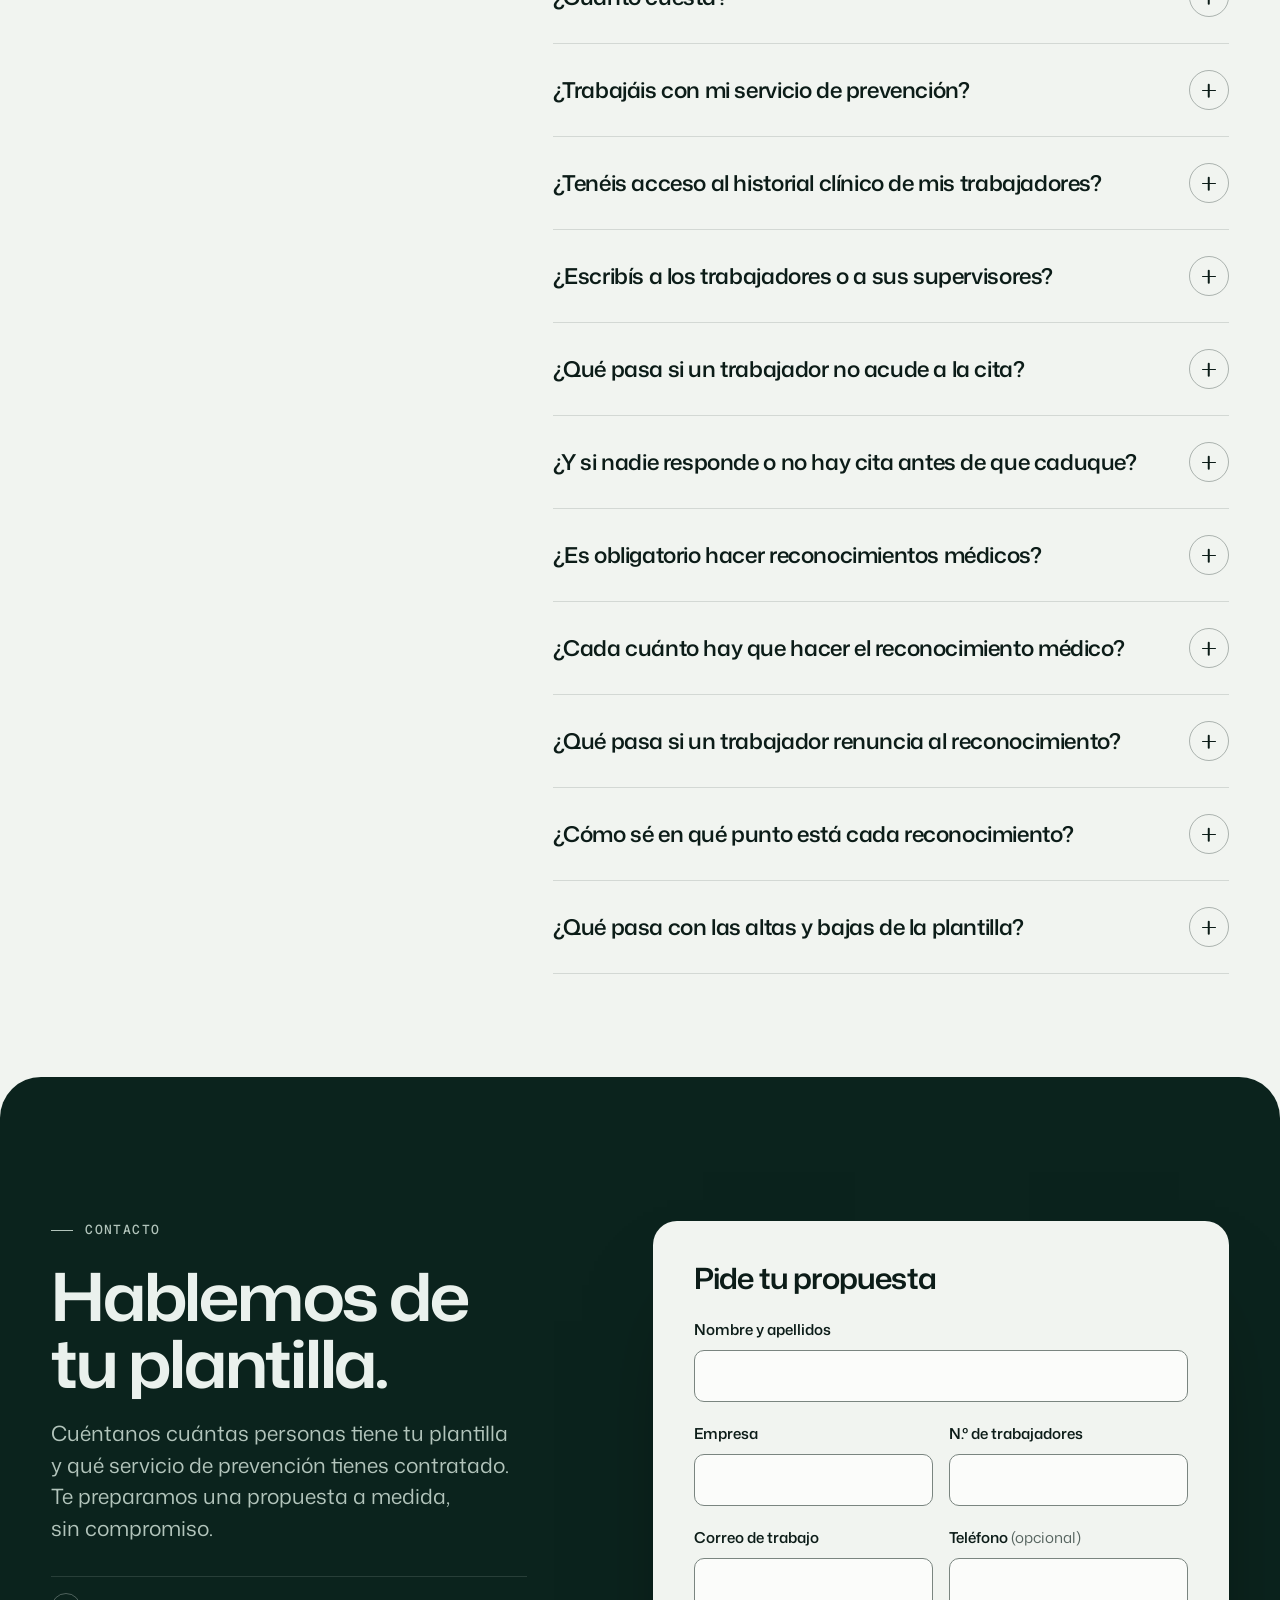
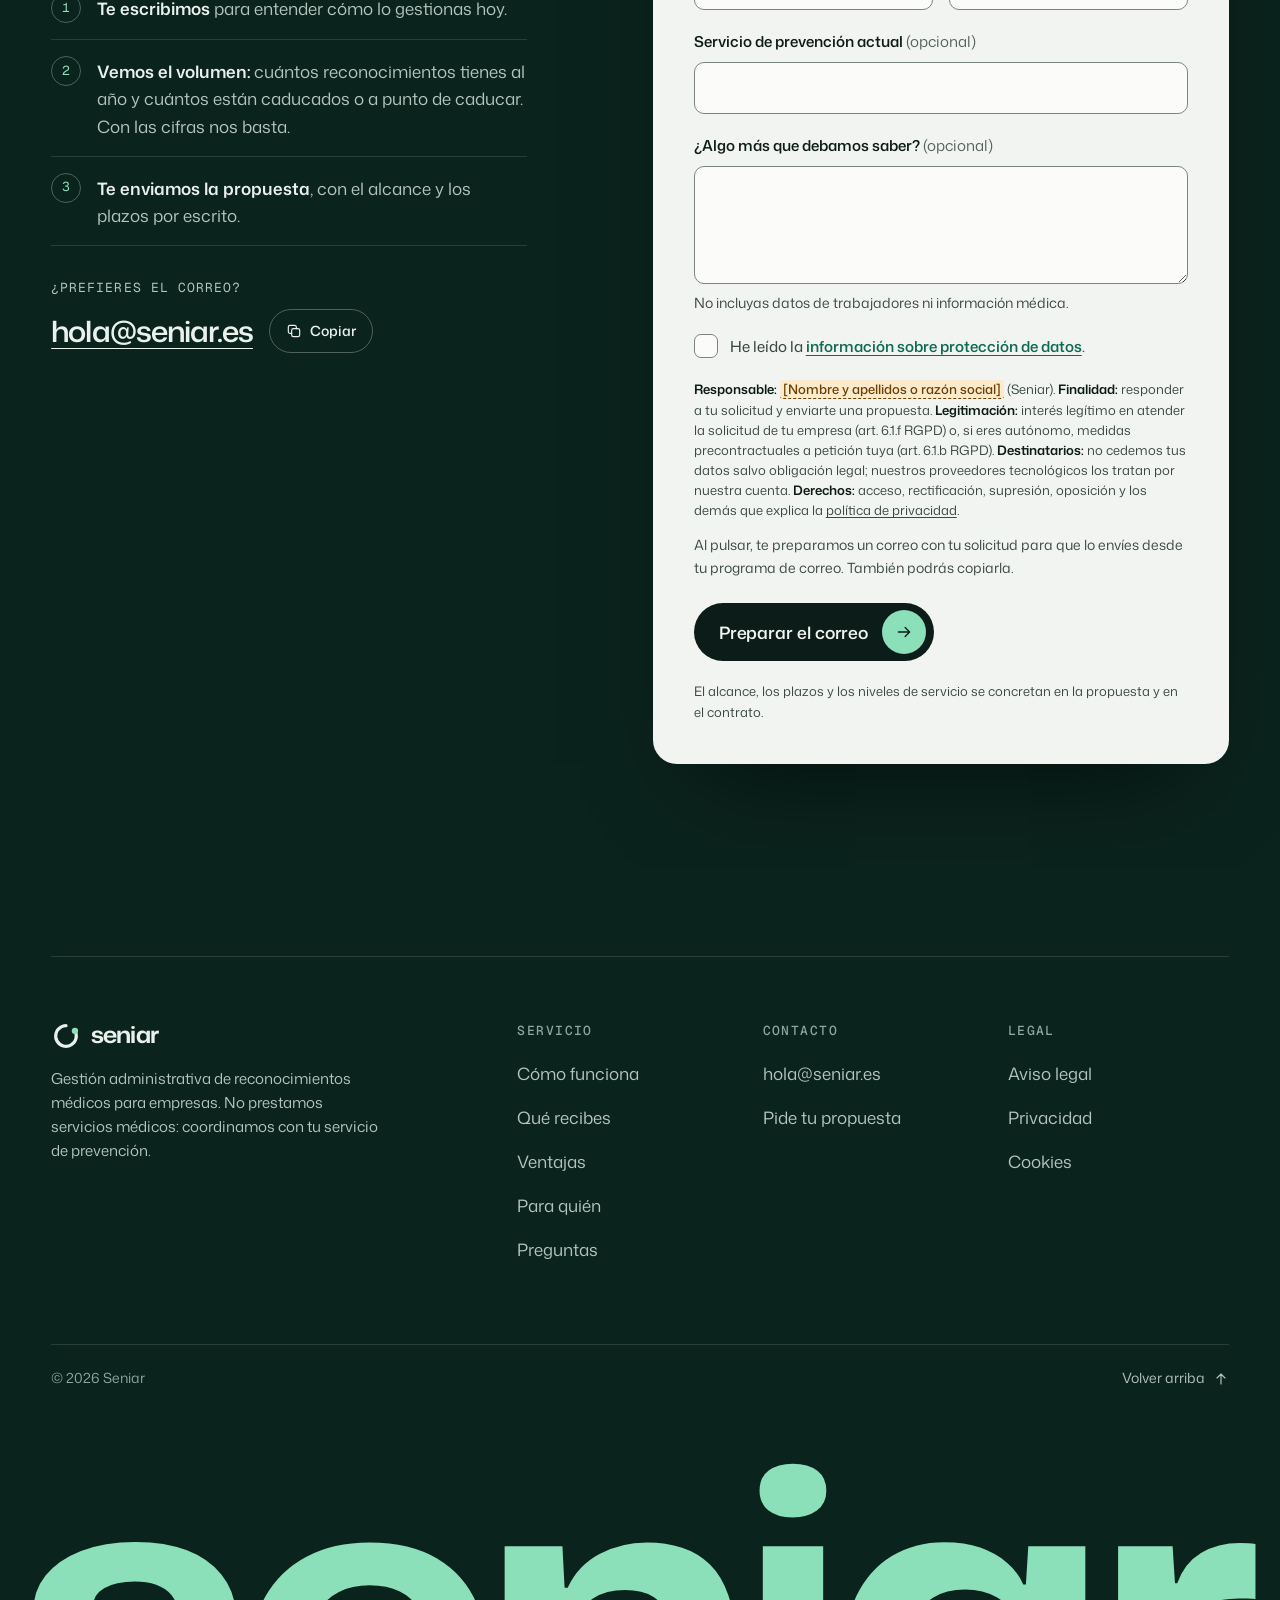
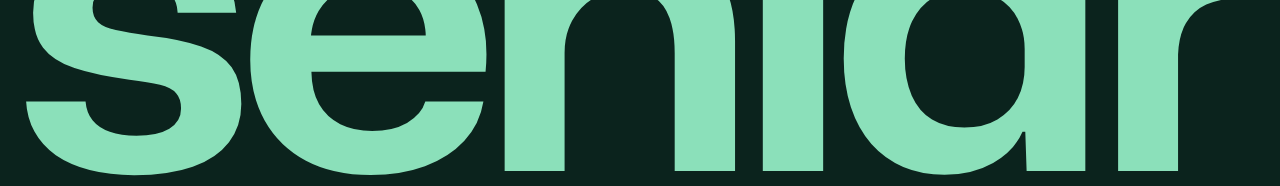
==== commit 41bc067f: "Web Seniar v6: pulido final de la quinta ronda (todos los ámbitos aprobados) - Portada: leyenda de l" ====
--- a/web-reconocimientos/index.html
+++ b/web-reconocimientos/index.html
@@ -234,6 +234,7 @@
             <li data-line="4"><span class="readout__day">24</span><span class="readout__text">Asistencia confirmada</span></li>
             <li data-line="5"><span class="readout__day">17</span><span class="readout__text">Certificado archivado · vuelta a 365</span></li>
           </ol>
+          <p class="readout__legend" aria-hidden="true"><i></i>Ventana de gestión: últimos 55 días</p>
         </div>
         <figcaption class="visually-hidden" id="hero-fig">Ejemplo de un ciclo: el contador de un reconocimiento médico baja hasta 55 días, se piden la disponibilidad y la cita, se envían los recordatorios, se confirma la asistencia, se archiva el certificado y el contador vuelve a 365 días.</figcaption>
       </figure>
@@ -300,7 +301,7 @@
       <header class="section-head section-head--split">
         <div>
           <p class="eyebrow" data-reveal>Cómo funciona</p>
-          <h2 class="h2" id="process-title" data-split>Así gestionamos cada reconocimiento médico, de principio a&nbsp;fin.</h2>
+          <h2 class="h2" id="process-title" data-split>Así gestionamos cada reconocimiento médico, de&nbsp;principio a&nbsp;fin.</h2>
         </div>
         <p class="lead" data-reveal>Nueve pasos, trabajador a trabajador. Tú eliges a quién pedimos la disponibilidad: al supervisor o directamente al trabajador.</p>
       </header>
@@ -796,7 +797,8 @@
         </div>
       </div>
 
-      <div class="form-card" id="solicitud" data-tone="paper" data-reveal>
+      <div class="form-slot" id="solicitud">
+      <div class="form-card" data-tone="paper" data-reveal>
         <form class="form" id="form-contacto" action="mailto:hola@seniar.es" method="post" enctype="text/plain" data-form data-endpoint="">
           <h3 class="form__title">Pide tu propuesta</h3>
           <div class="field">
@@ -856,15 +858,16 @@
           <h3 class="form-done__title" tabindex="-1" data-done-title>Gracias. Hemos recibido tu solicitud.</h3>
           <p class="form-done__text" data-done-text>Te escribiremos muy pronto para conocer tu plantilla.</p>
           <div class="form-done__mail" data-done-mail hidden>
+            <p class="form-done__hint" id="h-recorte" data-done-trunc hidden>Tu mensaje es largo, así que en el correo va recortado. Si quieres enviarlo entero, usa «Copiar solicitud».</p>
             <a class="btn btn--solid btn--lg" href="mailto:hola@seniar.es" data-done-mailto><span>Abrir mi correo</span><span class="btn__icon" aria-hidden="true"><svg><use href="#i-arrow"/></svg><svg><use href="#i-arrow"/></svg></span></a>
             <button class="btn btn--line btn--lg" type="button" data-done-copy><svg class="btn__lead" aria-hidden="true"><use href="#i-copy"/></svg><span data-done-copy-label>Copiar solicitud</span></button>
             <p class="form-done__hint">Envíala a <b>hola@seniar.es</b>.</p>
-            <p class="form-done__hint" data-done-trunc hidden>Tu mensaje es largo, así que en el correo va recortado. Si quieres enviarlo entero, usa «Copiar solicitud».</p>
             <label class="visually-hidden" for="done-text">Texto de tu solicitud</label>
             <textarea class="form-done__text-area" id="done-text" readonly rows="7" data-done-area hidden></textarea>
           </div>
           <button class="link-btn" type="button" data-done-back>Volver al formulario</button>
         </div>
+      </div>
       </div>
     </div>
   </section>
--- a/web-reconocimientos/assets/css/main.css
+++ b/web-reconocimientos/assets/css/main.css
@@ -293,9 +293,10 @@
   flex: none;
 }
 .eyebrow--dot::before { display: none; }
+.eyebrow { text-wrap: balance; }
 
 .h2 {
-  font-size: var(--fs-h2);
+  font-size: min(var(--fs-h2), 11vw);
   font-weight: 620;
   font-stretch: 110%;
   letter-spacing: -0.034em;
@@ -797,11 +798,17 @@
 @media (min-width: 1280px) {
   .hero__proof { display: grid; grid-template-columns: repeat(3, minmax(0, 1fr)); gap: 12px 24px; }
 }
+@media (min-width: 1000px) and (max-width: 1279px) and (max-height: 780px) {
+  .hero__proof { flex-direction: row; flex-wrap: wrap; gap: 8px 22px; }
+}
 @media (min-width: 1000px) and (max-height: 820px) {
   .hero { padding-top: calc(var(--header-h) + 28px); }
   .hero__title { font-size: clamp(3.25rem, 1rem + 9.5vh, 8.25rem); }
   .hero__lead { margin-top: 30px; }
   .hero__actions, .hero__proof { margin-top: 22px; }
+}
+@media (min-width: 1000px) and (max-width: 1279px) and (max-height: 780px) {
+  .hero__title { font-size: clamp(3.25rem, 1rem + 7.5vh, 8.25rem); }
 }
 
 /* Entrada de la portada: solo CSS para no retrasar el primer pintado */
@@ -940,6 +947,18 @@
 .readout__day { color: var(--green); font-weight: 600; font-variant-numeric: tabular-nums; }
 .readout__text { color: var(--fg); font-family: var(--font-sans); font-size: var(--fs-xs); letter-spacing: 0; }
 .readout__day, .readout__text { transition: color .45s var(--ease-out); }
+.readout__legend {
+  display: flex;
+  align-items: center;
+  gap: 10px;
+  margin-top: 12px;
+  font-family: var(--font-mono);
+  font-size: var(--fs-chip);
+  letter-spacing: 0.08em;
+  text-transform: uppercase;
+  color: var(--fg-3);
+}
+.readout__legend i { width: 22px; height: 2px; border-radius: 2px; background: var(--state-warn); flex: none; }
 .js .readout li:not(.is-on) .readout__day,
 .js .readout li:not(.is-on) .readout__text { color: var(--fg-3); }
 .js .readout li::after { opacity: 0; transform: scale(.5); transition: opacity .3s var(--ease-out), transform .45s var(--ease-out); }
@@ -1364,9 +1383,11 @@
 }
 
 /* Escena fija en escritorio: el panel y el paso activo cambian en el sitio */
-.process.is-pinned .process__scene { height: var(--scene-h, calc(9 * 34vh + 100vh)); margin-top: calc(clamp(40px, 6vw, 88px) - 14vh); }
+/* --steps debe coincidir con el número de pasos de index.html (main.js usa steps.length) */
+.process__scene { --steps: 9; }
+.process.is-pinned .process__scene { height: var(--scene-h, calc(var(--steps) * 34vh + 100vh)); margin-top: calc(clamp(40px, 6vw, 88px) - 14vh); }
 .process.is-pinned .process__frame { pointer-events: none; }
-.process.is-pinned .cta-band { margin-top: calc(clamp(48px, 7vw, 96px) - max(0px, 50vh - 300px)); }
+.process.is-pinned .cta-band { margin-top: calc(clamp(48px, 7vw, 96px) - max(0px, 50vh - 330px)); }
 .process.is-pinned .panel { pointer-events: auto; }
 .process.is-pinned .process__frame {
   position: sticky;
@@ -1413,7 +1434,7 @@
 .panel__dots button {
   display: grid;
   place-items: center;
-  width: 40px;
+  width: min(40px, calc((100% - 16px) / 9));
   height: 44px;
   padding: 0;
   border: 0;
@@ -1897,7 +1918,7 @@
 @media (min-width: 720px) {
   .cell.cell--cta { grid-column: 1 / -1; grid-row: auto; display: flex; }
 }
-.cell__visual { display: flex; align-items: center; min-height: 150px; }
+.cell__visual { display: flex; align-items: center; min-height: 150px; container-type: inline-size; }
 .cell__copy { align-self: start; }
 .cell__title {
   text-wrap: balance;
@@ -1944,7 +1965,6 @@
   align-items: center;
   column-gap: 18px;
   width: 100%;
-  container-type: inline-size;
 }
 .chain__node {
   grid-column: 1;
@@ -1957,9 +1977,12 @@
   border-radius: 999px;
   border: 1px solid var(--rule-strong);
   background: var(--surface);
+  max-width: 100%;
   font-size: var(--fs-xs);
   font-weight: 560;
-  white-space: nowrap;
+}
+@container (min-width: 421px) {
+  .chain__node { white-space: nowrap; }
 }
 .chain__node svg { width: 18px; height: 18px; --mark-dot: var(--mint); }
 .chain__node--main { background: var(--green); color: #FFFFFF; border-color: var(--green); }
@@ -1988,8 +2011,10 @@
   .chain { column-gap: 14px; }
   .chain__note { justify-self: start; text-align: left; }
 }
+/* En celdas estrechas, cada nota va bajo su nodo */
 @container (max-width: 340px) {
-  .chain__note { display: none; }
+  .chain { grid-template-columns: minmax(0, 1fr); }
+  .chain__note { grid-column: 1; justify-self: start; margin-top: 6px; padding-left: 16px; text-align: left; }
 }
 .js [data-anim] .chain__note { opacity: 0; transition: opacity .6s var(--ease-out) .35s; }
 .js [data-anim].is-in .chain__note { opacity: 1; }
@@ -2064,10 +2089,12 @@
   padding-block: clamp(20px, 2.4vw, 28px);
   border-bottom: 1px solid var(--rule);
 }
-.segment__name { font-size: clamp(1.25rem, 0.5rem + 1.3vw, 1.5rem); font-weight: 600; font-stretch: 110%; letter-spacing: -0.03em; line-height: 1.15; }
+.segment__name { font-size: 1.5rem; font-weight: 600; font-stretch: 110%; letter-spacing: -0.03em; line-height: 1.15; }
 .segment__text { color: var(--fg-2); max-width: 46ch; }
 @media (min-width: 640px) {
-  .segment { grid-template-columns: minmax(0, 2fr) minmax(0, 3fr); align-items: baseline; }
+  .segments { display: grid; grid-template-columns: max-content minmax(0, 1fr); column-gap: 32px; }
+  .segment { grid-column: 1 / -1; grid-template-columns: minmax(0, 2fr) minmax(0, 3fr); grid-template-columns: subgrid; align-items: baseline; }
+  .segment__name { white-space: nowrap; }
 }
 @media (min-width: 1000px) {
   .audience__grid { grid-template-columns: repeat(12, minmax(0, 1fr)); column-gap: var(--col-gap); align-items: start; }
@@ -2270,7 +2297,7 @@
 @media (min-width: 1000px) {
   .contact__grid { grid-template-columns: repeat(12, minmax(0, 1fr)); column-gap: var(--col-gap); align-items: start; }
   .contact__intro { grid-column: 1 / span 5; }
-  .form-card { grid-column: 7 / span 6; }
+  .form-slot { grid-column: 7 / span 6; }
 }
 @media (min-width: 1000px) and (min-height: 880px) {
   .contact__intro { position: sticky; top: calc(var(--header-h) + 40px); }
@@ -2325,6 +2352,7 @@
 .copy-btn:hover { border-color: var(--fg-2); background: var(--bg-2); }
 .copy-btn:active { transform: scale(.97); }
 
+.form-slot { min-width: 0; }
 .form-card {
   min-width: 0;
   padding: clamp(18px, 3.2vw, 44px);
@@ -2353,6 +2381,7 @@
   transition: border-color .25s, box-shadow .25s;
 }
 .field textarea { resize: vertical; min-height: 116px; }
+.field input, .field textarea { scroll-margin-bottom: 24px; }
 .field input:hover, .field textarea:hover { border-color: var(--fg-3); }
 .field input:focus-visible,
 .field textarea:focus-visible {
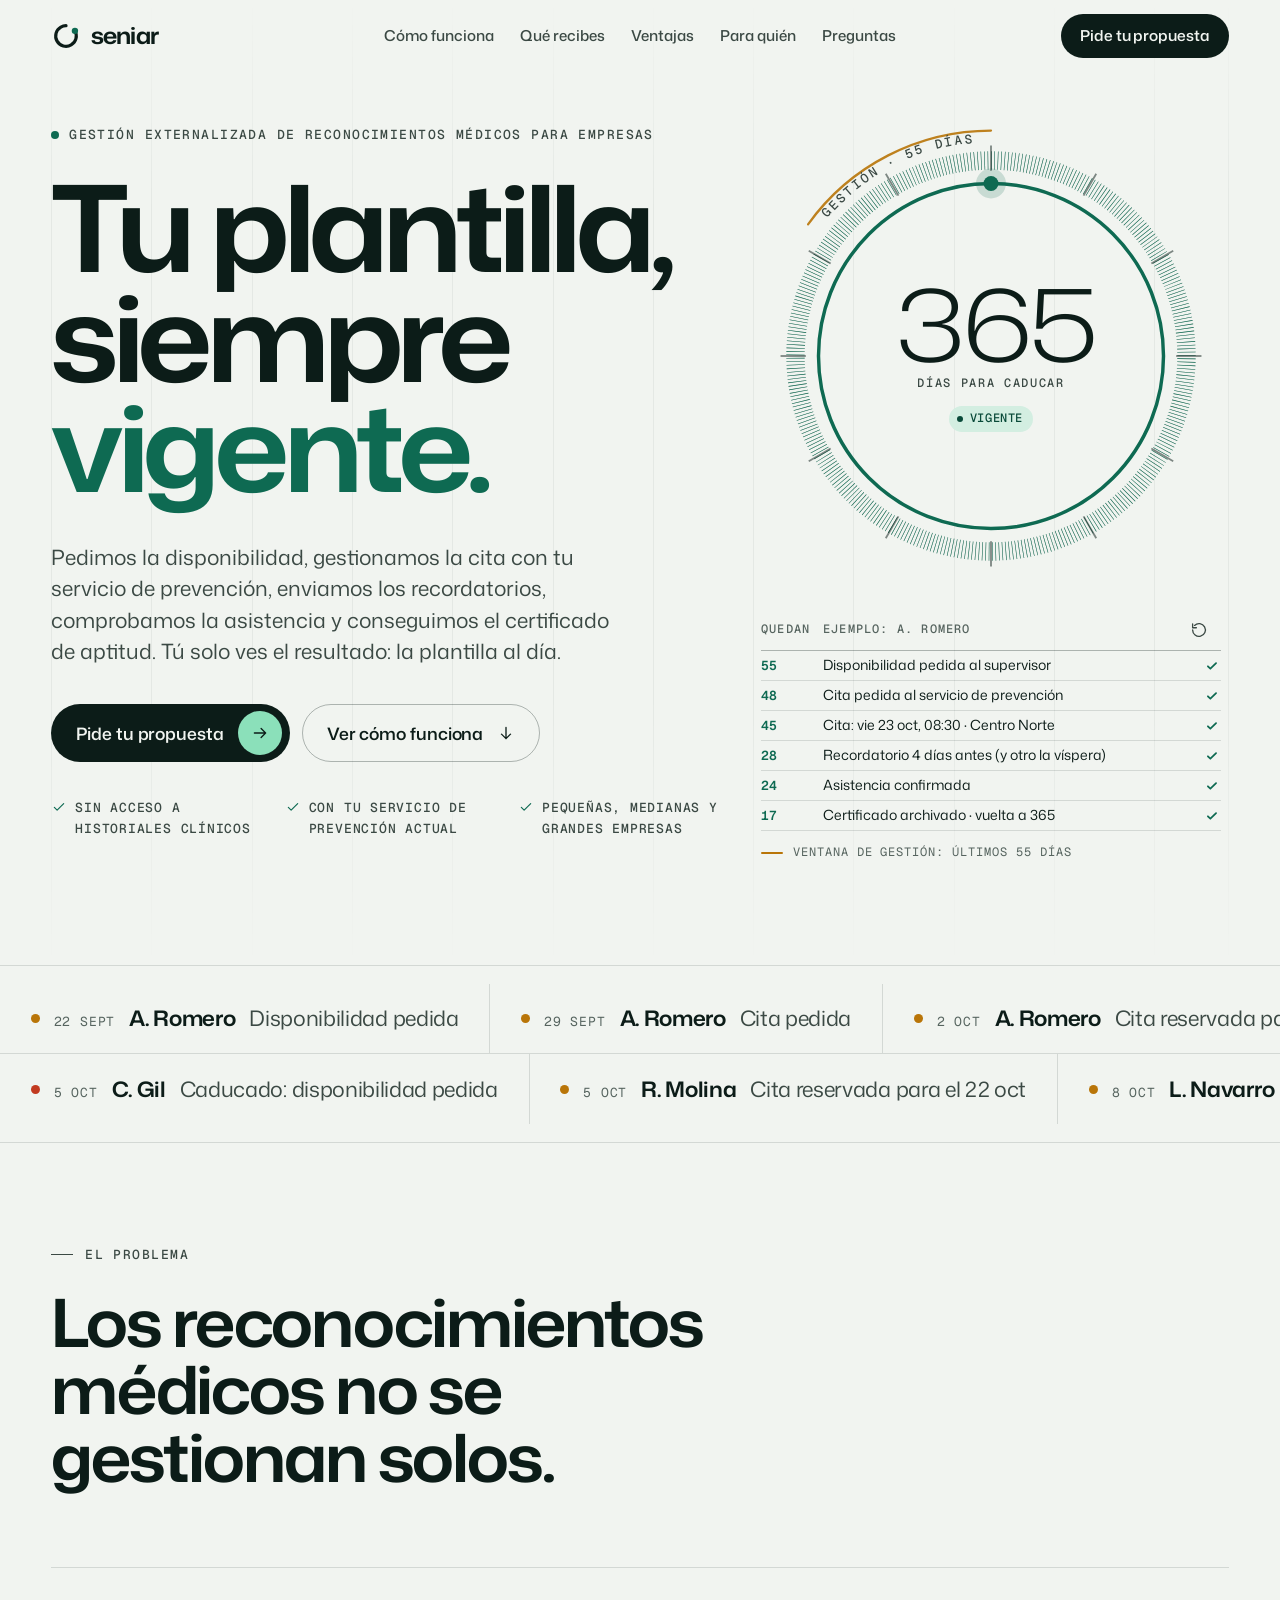
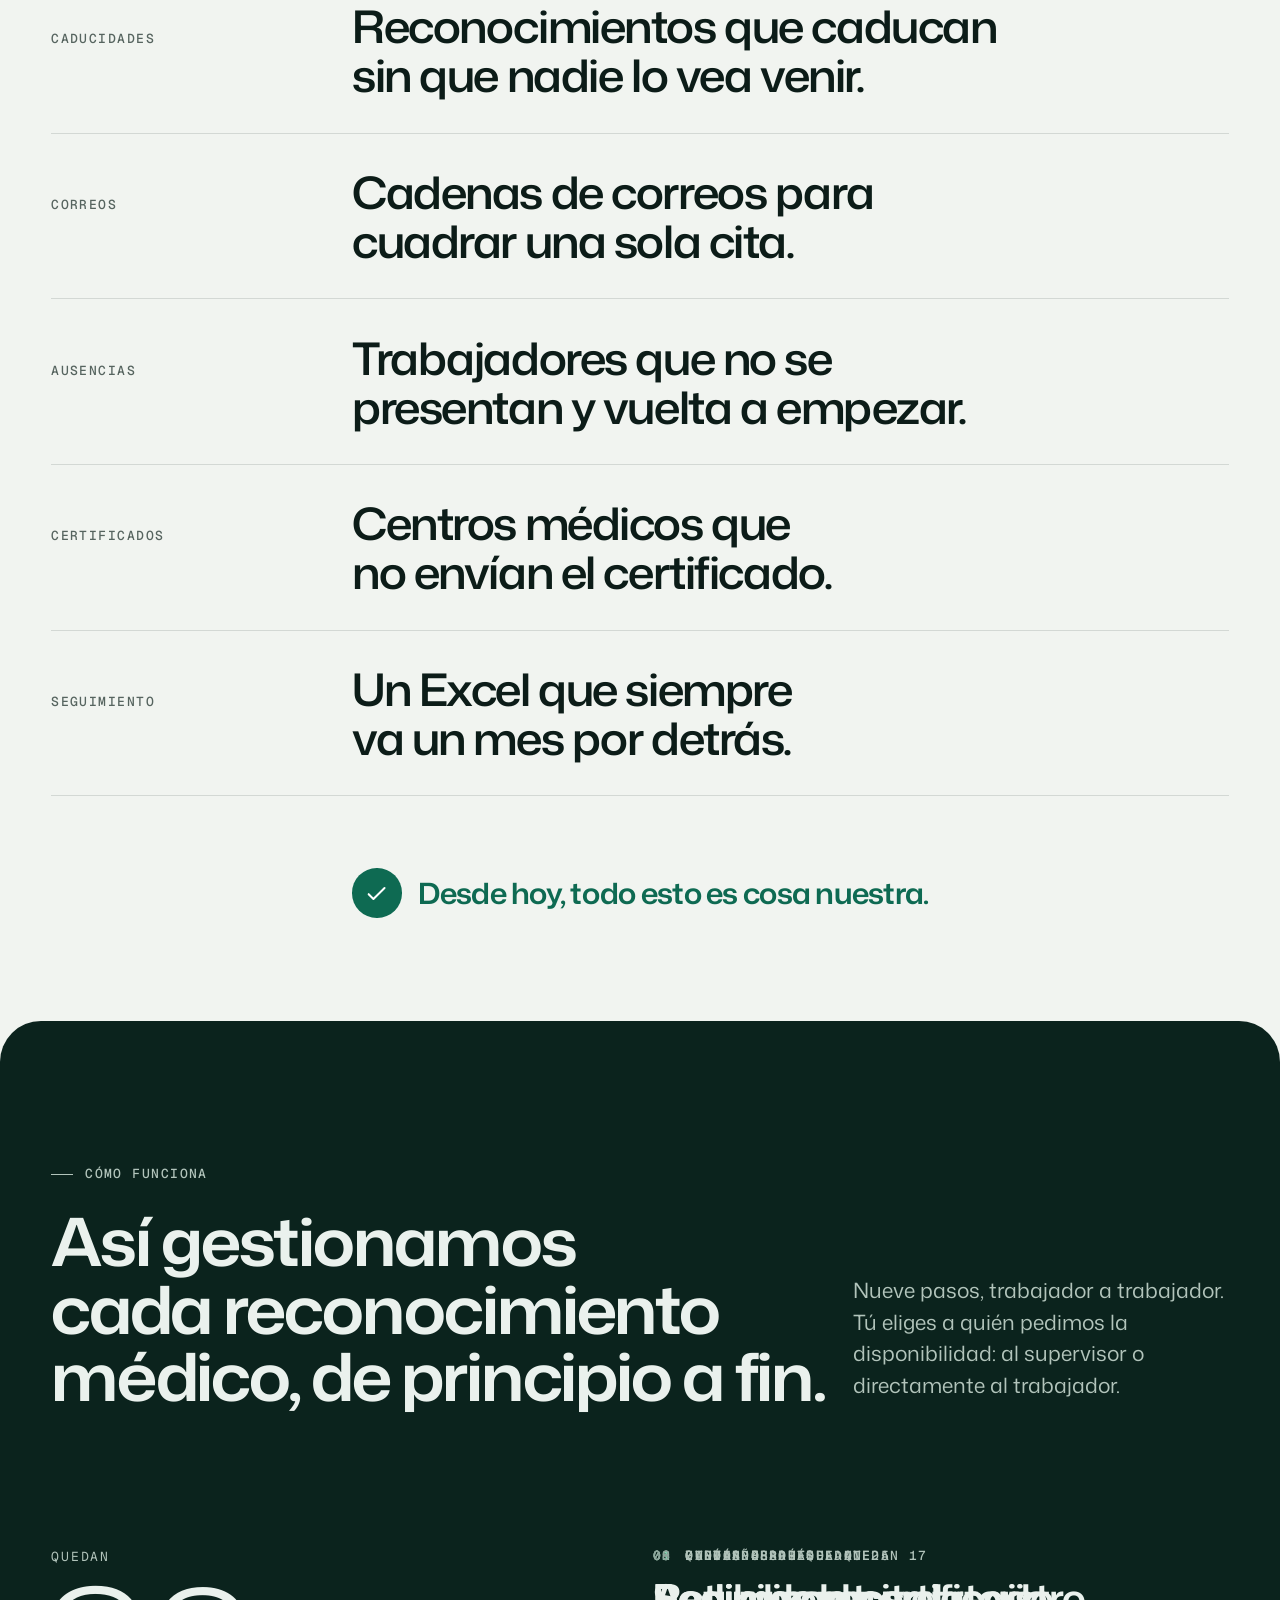
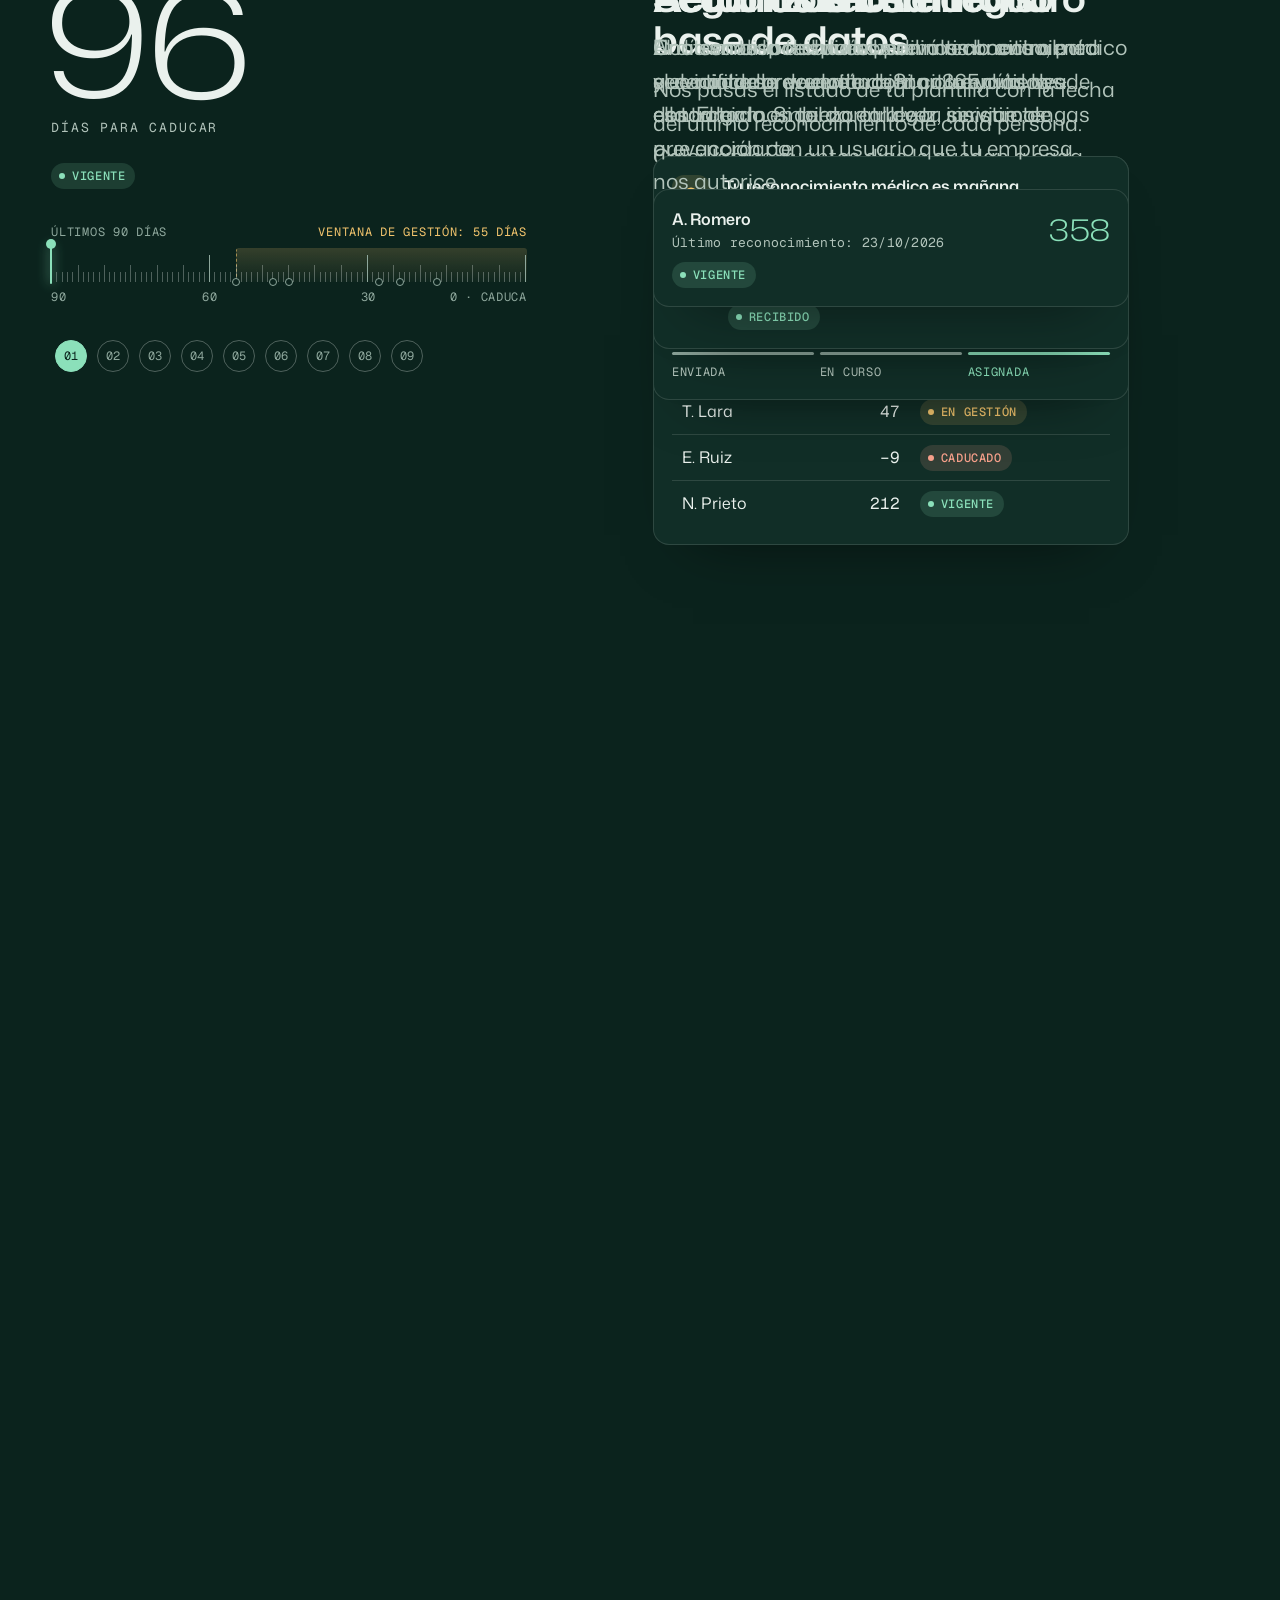
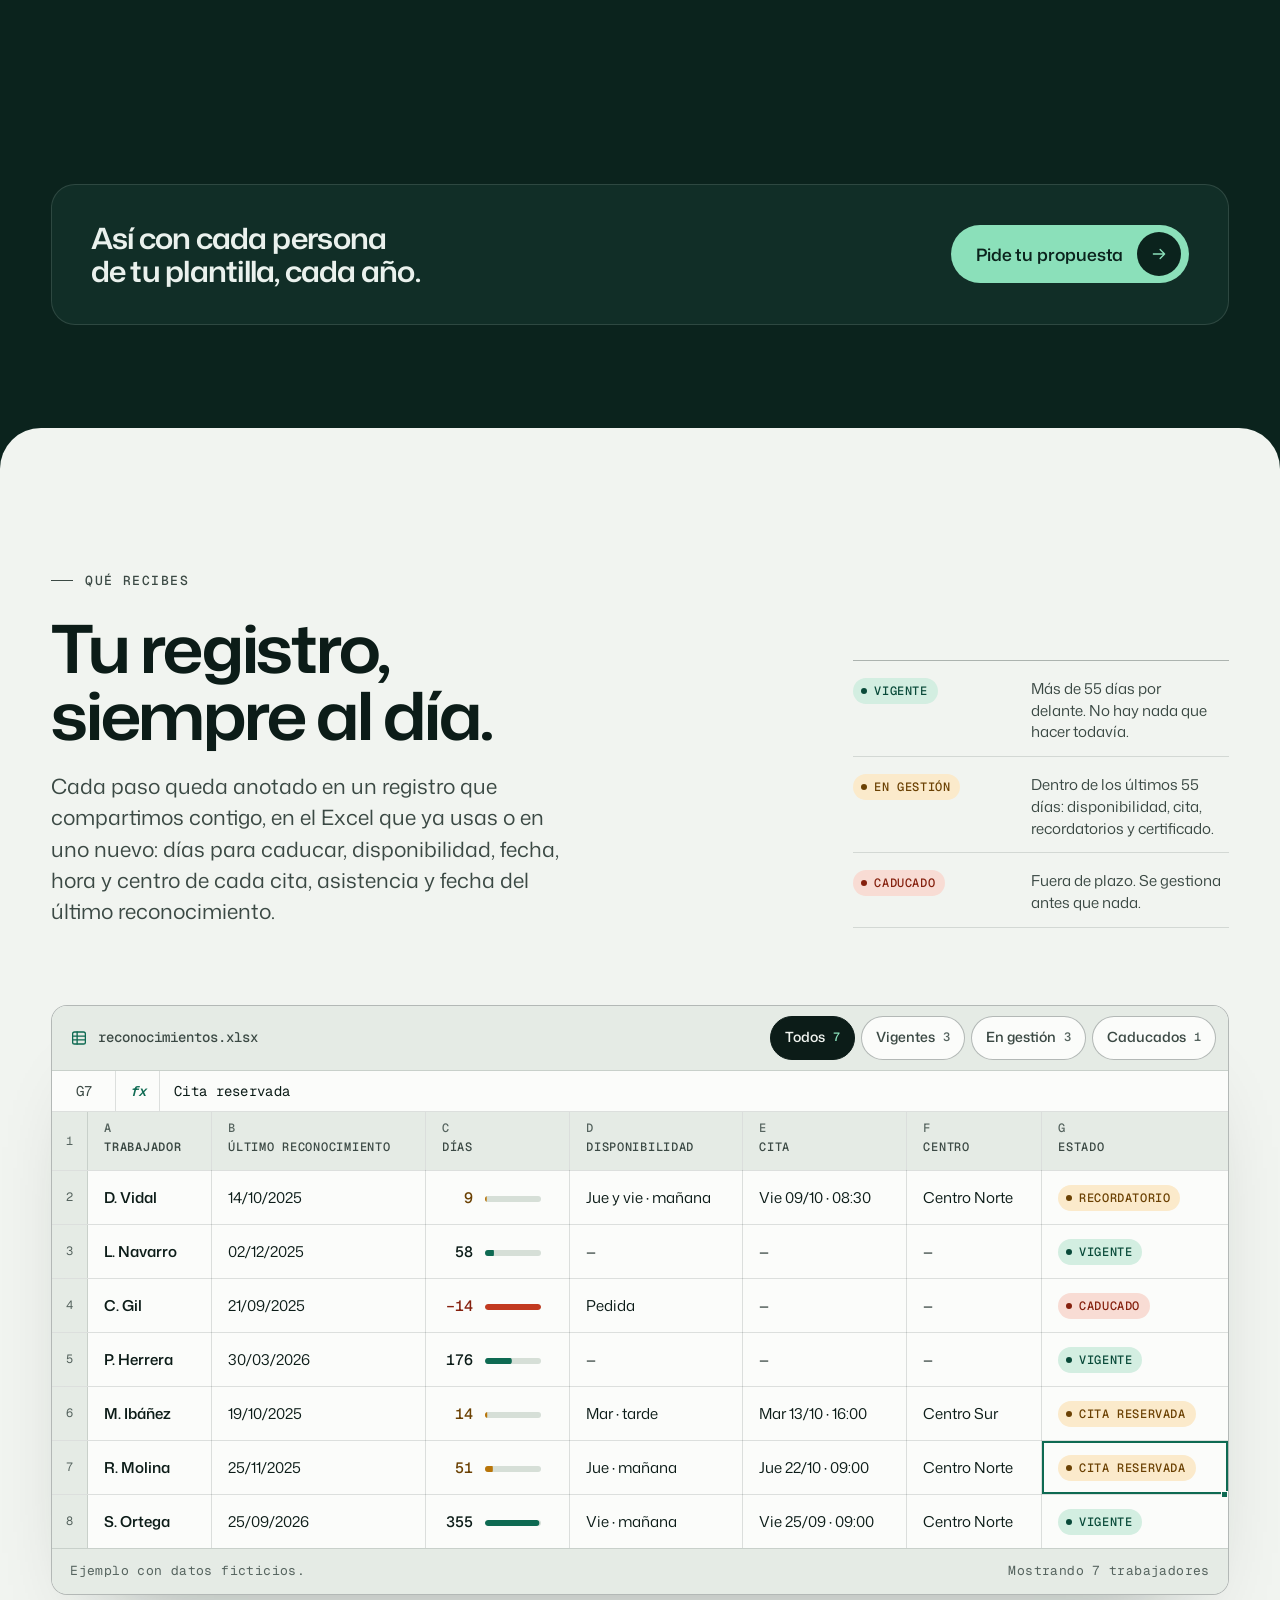
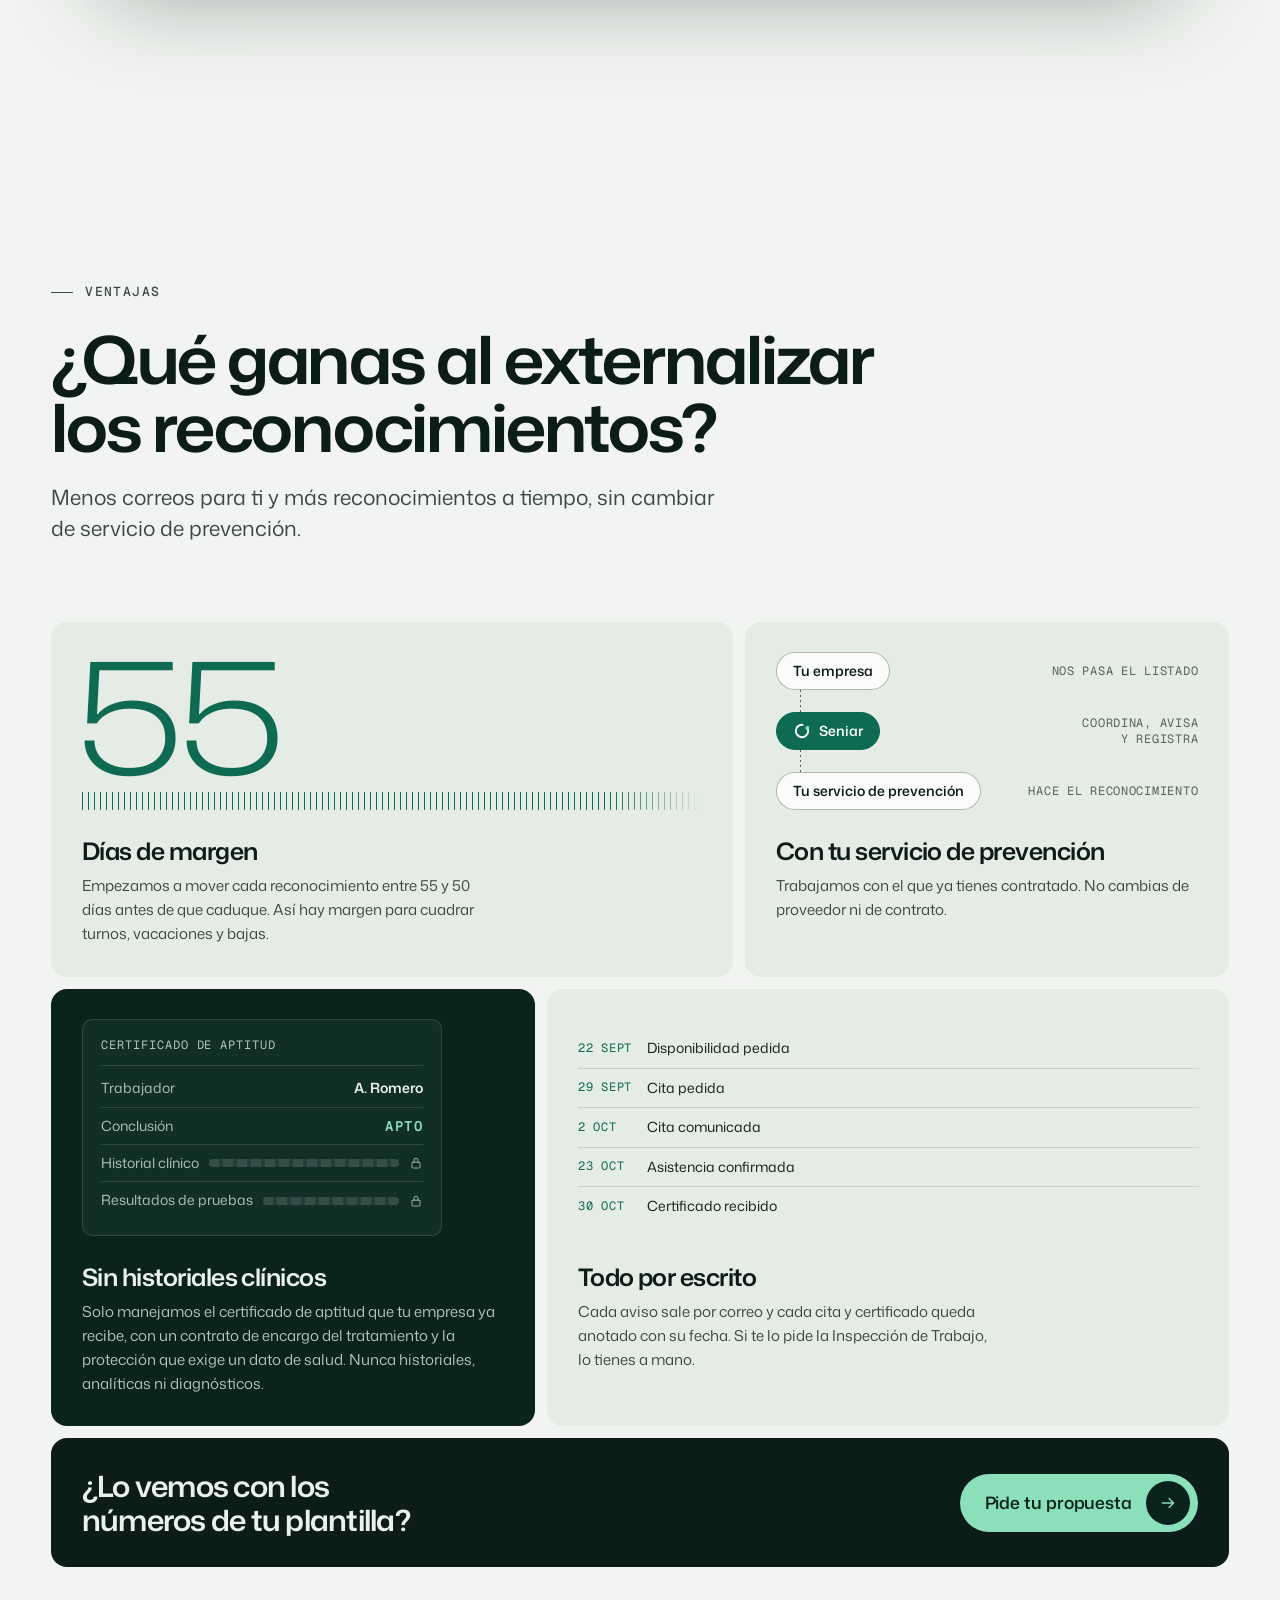
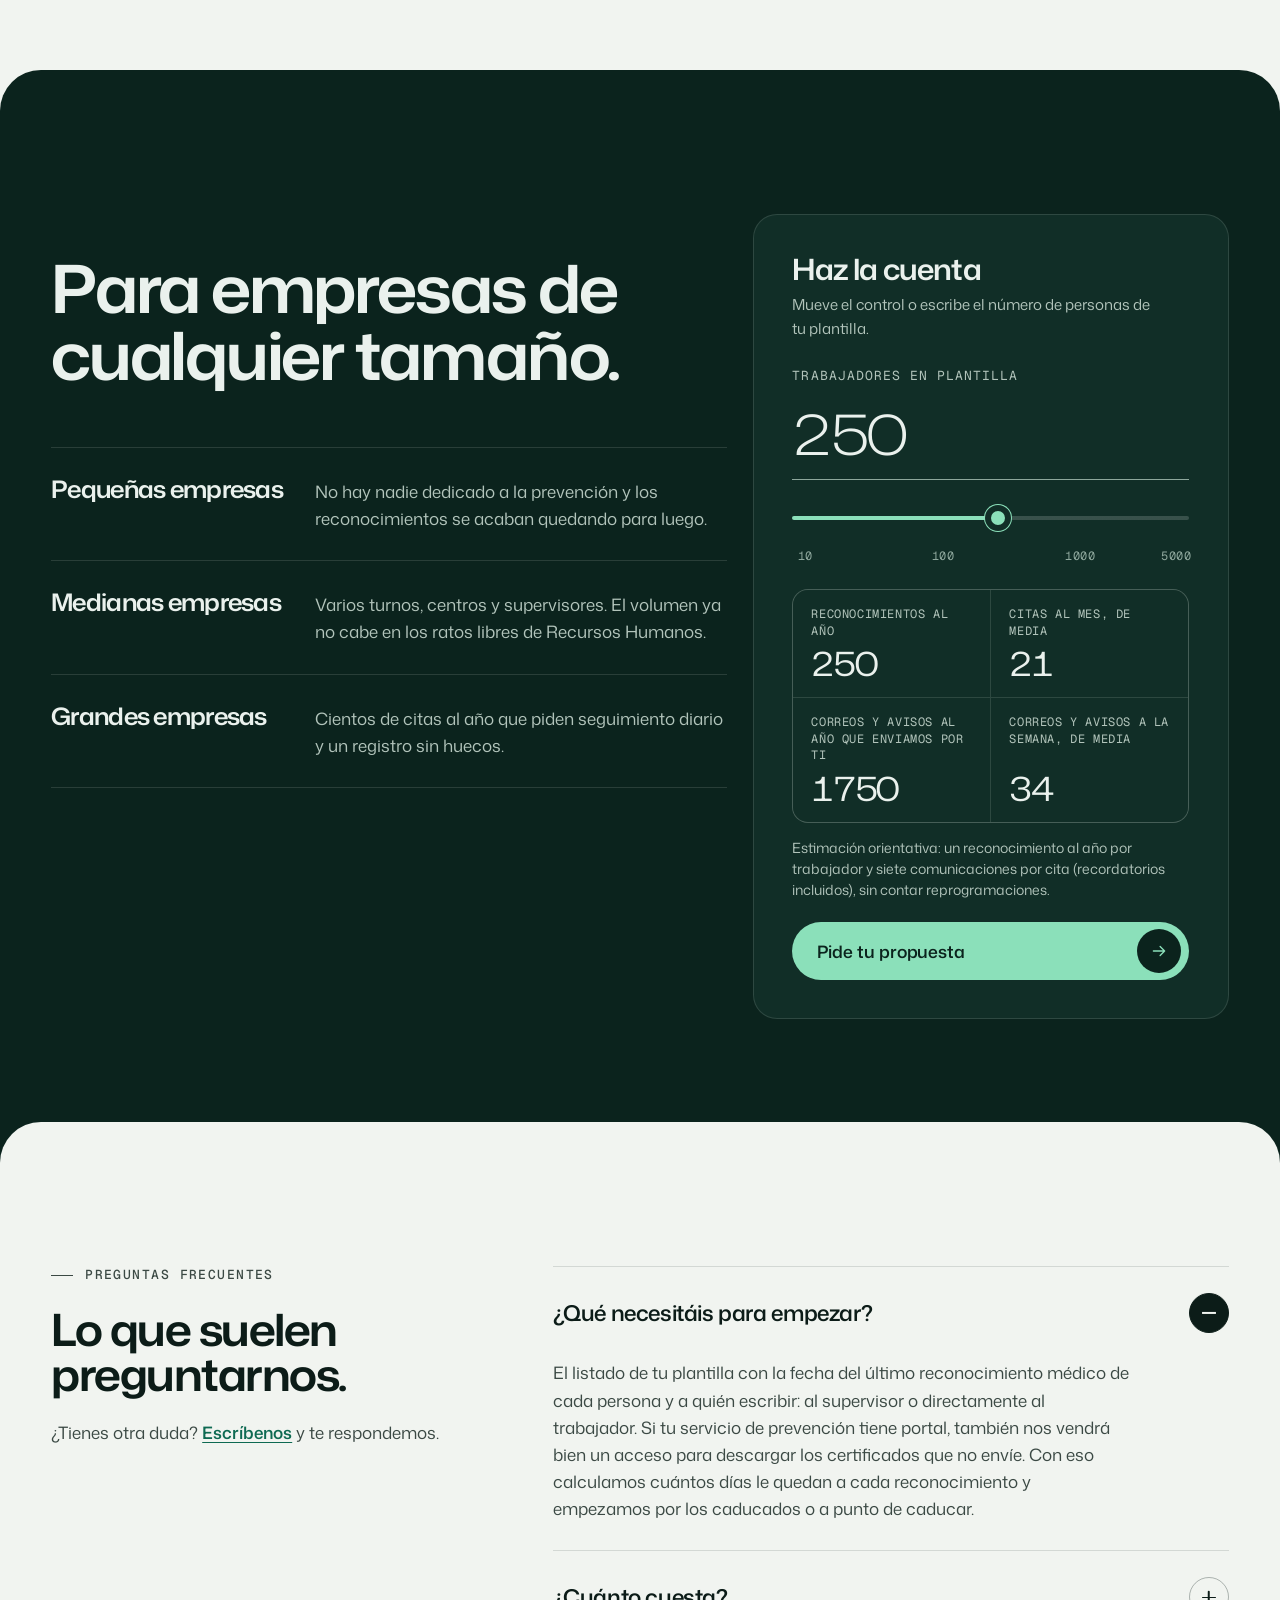
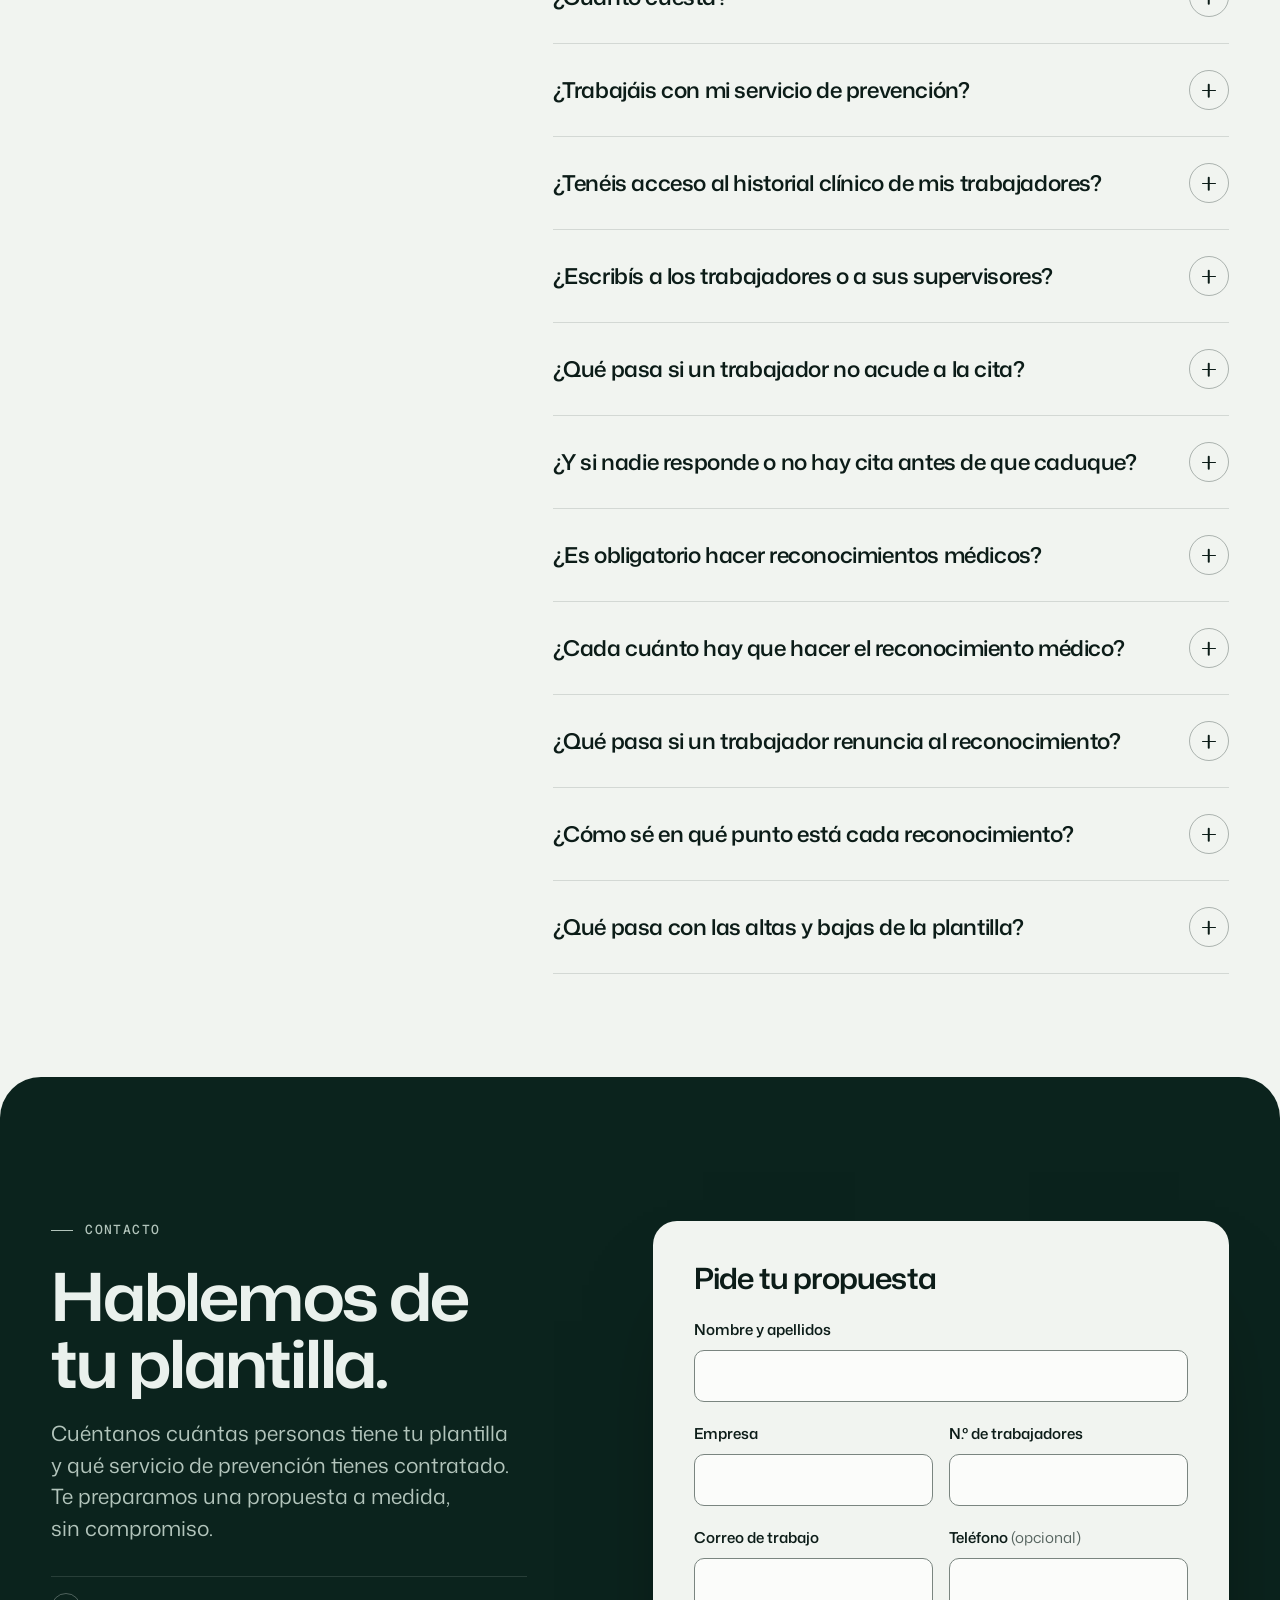
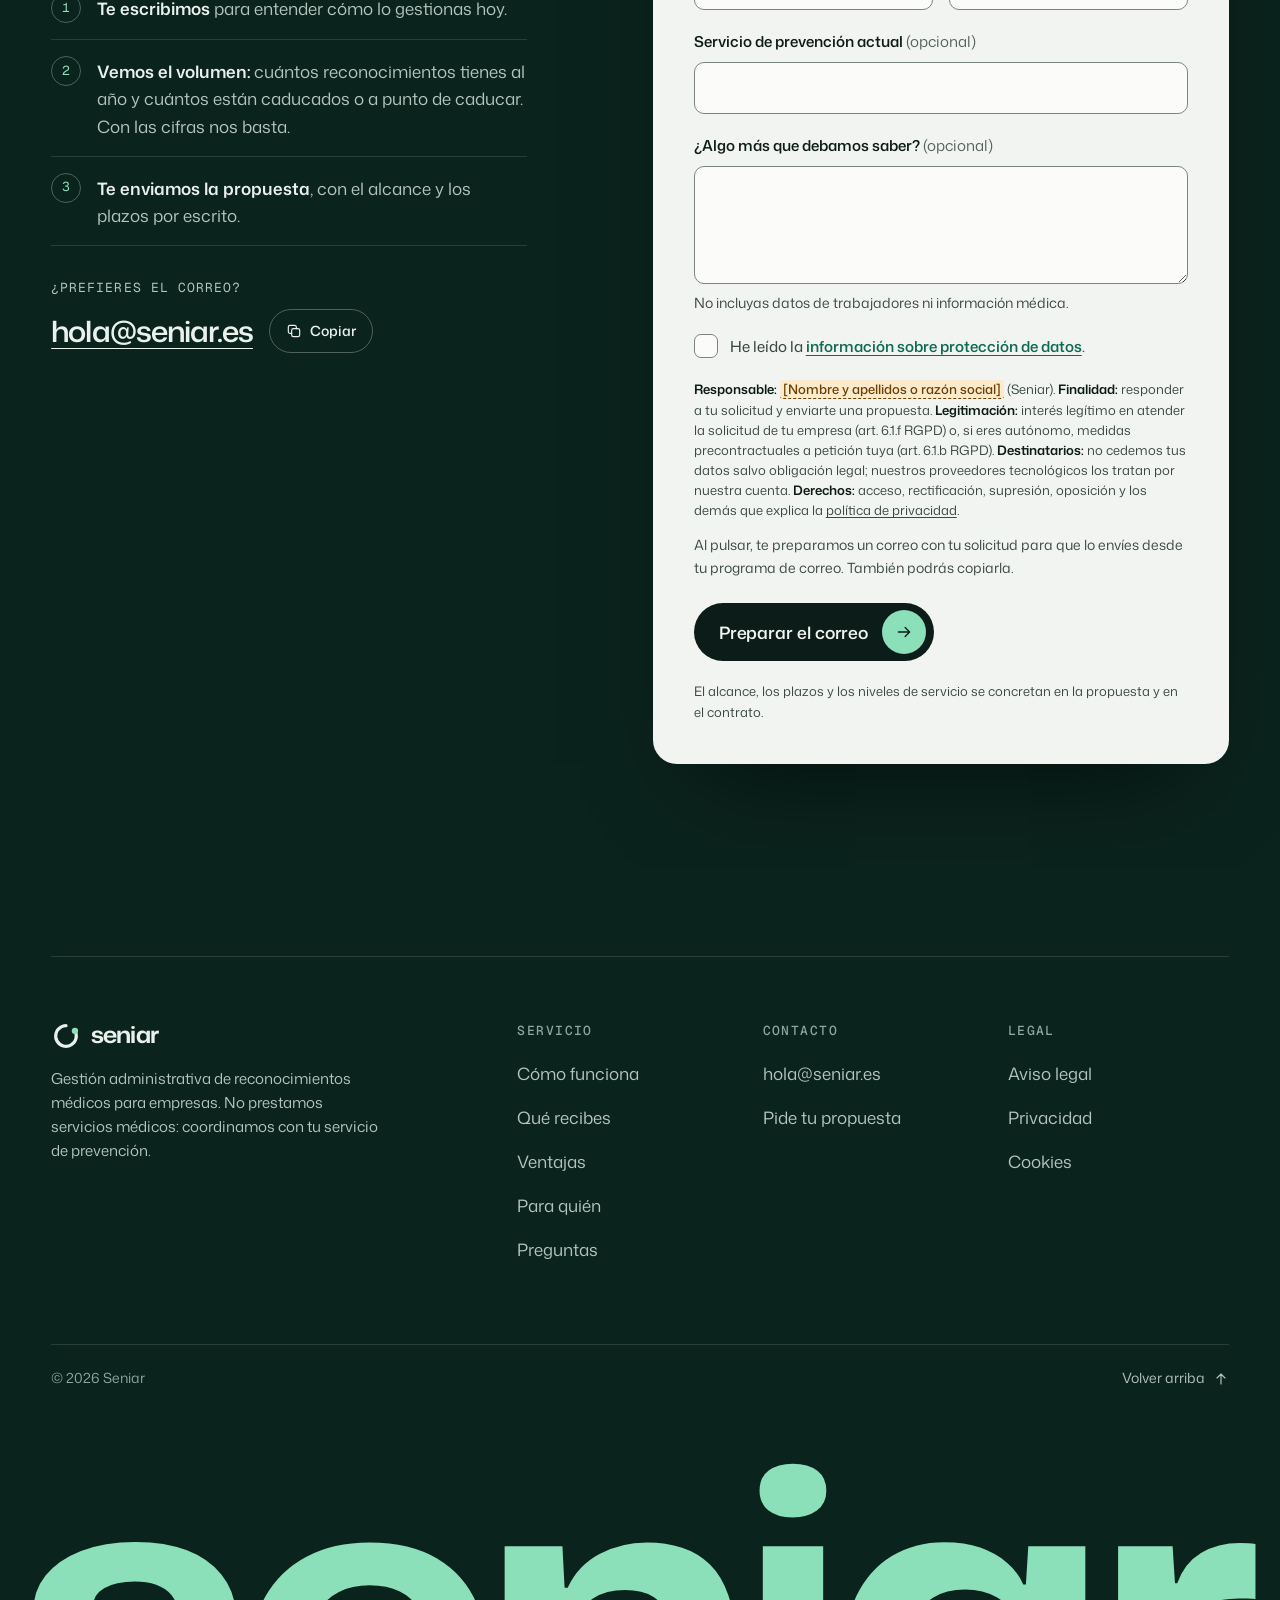
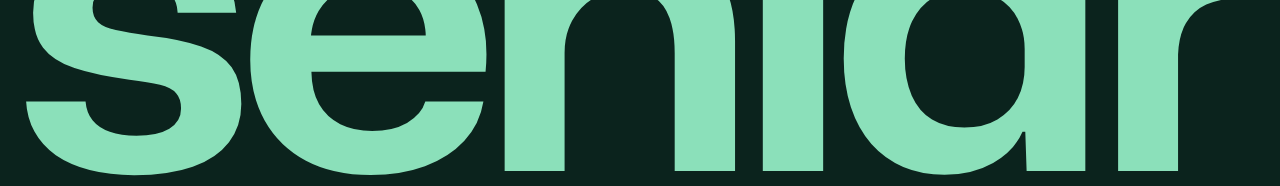
==== commit 95169199: "Web Seniar v7: correcciones del verificador final - Puntos de la escena fija con su tamaño real (el " ====
--- a/web-reconocimientos/index.html
+++ b/web-reconocimientos/index.html
@@ -162,7 +162,7 @@
     </ul>
     <div class="menu__foot">
       <a class="btn btn--solid btn--lg" href="#solicitud"><span>Pide tu propuesta</span><span class="btn__icon" aria-hidden="true"><svg><use href="#i-arrow"/></svg><svg><use href="#i-arrow"/></svg></span></a>
-      <p class="menu__mail">hola@seniar.es</p>
+      <p class="menu__mail"><a href="mailto:hola@seniar.es">hola@seniar.es</a></p>
     </div>
   </nav>
 </div>
@@ -249,7 +249,7 @@
       <span class="tick"><i class="tick__dot tick__dot--warn"></i><span class="tick__date">2 oct</span><span class="tick__who">A.&nbsp;Romero</span><span class="tick__what">Cita reservada para el 23 oct</span></span>
       <span class="tick"><i class="tick__dot tick__dot--warn"></i><span class="tick__date">19 oct</span><span class="tick__who">A.&nbsp;Romero</span><span class="tick__what">Recordatorio enviado</span></span>
       <span class="tick"><i class="tick__dot tick__dot--ok"></i><span class="tick__date">23 oct</span><span class="tick__who">A.&nbsp;Romero</span><span class="tick__what">Asistencia confirmada</span></span>
-      <span class="tick"><i class="tick__dot tick__dot--ok"></i><span class="tick__date">30 oct</span><span class="tick__who">A.&nbsp;Romero</span><span class="tick__what">Vigente · 365 días</span></span>
+      <span class="tick"><i class="tick__dot tick__dot--ok"></i><span class="tick__date">30 oct</span><span class="tick__who">A.&nbsp;Romero</span><span class="tick__what">Vigente · 358 días</span></span>
     </div>
     <div class="ticker__row" data-ticker="1">
       <span class="tick"><i class="tick__dot tick__dot--late"></i><span class="tick__date">5 oct</span><span class="tick__who">C.&nbsp;Gil</span><span class="tick__what">Caducado: disponibilidad pedida</span></span>
@@ -361,9 +361,9 @@
                       <thead><tr><th scope="col">Trabajador</th><th scope="col">Días</th><th scope="col">Estado</th></tr></thead>
                       <tbody>
                         <tr><td>A.&nbsp;Romero</td><td class="num">90</td><td><span class="chip chip--ok">Vigente</span></td></tr>
-                        <tr><td>T.&nbsp;Lara</td><td class="num">51</td><td><span class="chip chip--warn">En gestión</span></td></tr>
-                        <tr><td>E.&nbsp;Ruiz</td><td class="num">−14</td><td><span class="chip chip--late">Caducado</span></td></tr>
-                        <tr><td>N.&nbsp;Prieto</td><td class="num">176</td><td><span class="chip chip--ok">Vigente</span></td></tr>
+                        <tr><td>T.&nbsp;Lara</td><td class="num">47</td><td><span class="chip chip--warn">En gestión</span></td></tr>
+                        <tr><td>E.&nbsp;Ruiz</td><td class="num">−9</td><td><span class="chip chip--late">Caducado</span></td></tr>
+                        <tr><td>N.&nbsp;Prieto</td><td class="num">212</td><td><span class="chip chip--ok">Vigente</span></td></tr>
                       </tbody>
                     </table>
                   </div>
@@ -456,13 +456,13 @@
                   <span class="chip chip--ok">Recibido</span>
                 </div>
               </li>
-              <li class="step step--opt" data-step data-day="365" data-chip="Vigente" data-chip-state="ok" data-title="Actualizamos el registro">
-                <p class="step__meta"><span class="step__num">09</span><span class="step__tag">Vuelta a 365</span></p>
+              <li class="step step--opt" data-step data-day="358" data-chip="Vigente" data-chip-state="ok" data-title="Actualizamos el registro">
+                <p class="step__meta"><span class="step__num">09</span><span class="step__tag">Otro año por delante</span></p>
                 <h3 class="step__title">Actualizamos el registro</h3>
-                <p class="step__text">Anotamos la fecha del nuevo reconocimiento y el contador vuelve a 365 días. El ciclo empieza otra vez, sin que tengas que acordarte.</p>
+                <p class="step__text">Anotamos la fecha del nuevo reconocimiento y el contador vuelve a contar 365 días desde ella. El ciclo empieza otra vez, sin que tengas que acordarte.</p>
                 <div class="artifact artifact--row">
-                  <div class="row__who"><span class="row__name">A.&nbsp;Romero</span><span class="row__date">Último reconocimiento: 23/10</span></div>
-                  <span class="row__days">365</span>
+                  <div class="row__who"><span class="row__name">A.&nbsp;Romero</span><span class="row__date">Último reconocimiento: 23/10/2026</span></div>
+                  <span class="row__days">358</span>
                   <span class="chip chip--ok">Vigente</span>
                 </div>
               </li>
@@ -509,7 +509,7 @@
           <span class="sheet__fx">fx</span>
           <span class="sheet__expr" data-sheet-expr>=B2+365-HOY()</span>
         </div>
-        <div class="sheet__scroll" tabindex="0" role="region" aria-label="Registro de ejemplo, desplazable en horizontal">
+        <div class="sheet__scroll" data-sheet-scroll>
           <table class="sheet__table">
             <caption class="visually-hidden">Ejemplo de registro de reconocimientos médicos con datos ficticios</caption>
             <thead>
@@ -590,7 +590,7 @@
             </tbody>
           </table>
         </div>
-        <p class="sheet__note"><span>Ejemplo con datos ficticios.</span><span class="sheet__live" role="status" aria-live="polite" data-sheet-status>Mostrando 7 trabajadores</span></p>
+        <p class="sheet__note"><span>Ejemplo con datos ficticios.<span class="sheet__compact"> En pantallas pequeñas se muestran las columnas principales.</span></span><span class="sheet__live" role="status" aria-live="polite" data-sheet-status>Mostrando 7 trabajadores</span></p>
       </div>
     </div>
   </section>
--- a/web-reconocimientos/assets/css/main.css
+++ b/web-reconocimientos/assets/css/main.css
@@ -326,6 +326,9 @@
 .legend { border-top: 1px solid var(--rule-strong); }
 .legend div { display: grid; grid-template-columns: 9.5em minmax(0, 1fr); align-items: baseline; gap: 4px 16px; padding-block: 13px; border-bottom: 1px solid var(--rule); }
 .legend dd { color: var(--fg-2); font-size: var(--fs-small); line-height: 1.45; }
+@media (min-width: 1000px) and (max-width: 1279px) {
+  .legend div { grid-template-columns: minmax(0, 1fr); }
+}
 @media (max-width: 419px) {
   .legend div { grid-template-columns: minmax(0, 1fr); }
 }
@@ -333,6 +336,8 @@
   .section-head--ledger { grid-template-columns: repeat(12, minmax(0, 1fr)); column-gap: var(--col-gap); }
   .section-head--ledger > .section-head__main { grid-column: 1 / span 7; }
   .section-head--ledger > .legend { grid-column: 9 / span 4; }
+}
+@media (min-width: 1280px) {
   .section-head--split { grid-template-columns: repeat(12, minmax(0, 1fr)); column-gap: var(--col-gap); }
   .section-head--split > div { grid-column: 1 / span 8; }
   .section-head--split > .lead { grid-column: 9 / span 4; padding-bottom: 0.4em; }
@@ -1431,10 +1436,11 @@
   gap: 2px;
   margin-top: 30px;
 }
+.process.is-pinned .panel__dots li { flex: 0 0 min(40px, calc((100% - 16px) / 9)); }
 .panel__dots button {
   display: grid;
   place-items: center;
-  width: min(40px, calc((100% - 16px) / 9));
+  width: 100%;
   height: 44px;
   padding: 0;
   border: 0;
@@ -1454,6 +1460,8 @@
   transition: background-color .3s, color .3s, border-color .3s;
 }
 .panel__dots button:hover span { border-color: var(--fg-2); color: var(--fg); }
+.panel__dots button:focus-visible { outline: none; }
+.panel__dots button:focus-visible span { outline: 2px solid var(--focus); outline-offset: 3px; }
 .panel__dots button.is-passed span { border-color: var(--fg-3); color: var(--fg-2); }
 .panel__dots button[aria-current="step"] span { background: var(--accent); border-color: var(--accent); color: var(--accent-ink); }
 
@@ -1768,6 +1776,7 @@
 .sheet__table tr.is-updated { animation: row-flash 2.4s var(--ease-out); }
 @keyframes row-flash { 0%, 30% { background: rgb(139 224 186 / 0.32); } 100% { background: transparent; } }
 .sheet__table td.is-selected { position: relative; box-shadow: inset 0 0 0 2px var(--green); }
+.sheet__table td.is-selected:last-child::after { right: 0; }
 .sheet__table td.is-selected::after {
   content: "";
   position: absolute;
@@ -1852,6 +1861,10 @@
   .sheet__table td:first-child::before, .sheet__table th:first-child::after { display: none; }
   .sheet__table th:first-child, .sheet__table td:first-child { padding-left: 10px; }
   .sheet__table thead th:first-child::before { left: 10px; }
+}
+.sheet__compact { display: none; }
+@media (max-width: 999px) {
+  .sheet__compact { display: inline; }
 }
 .sheet__note {
   display: flex;
